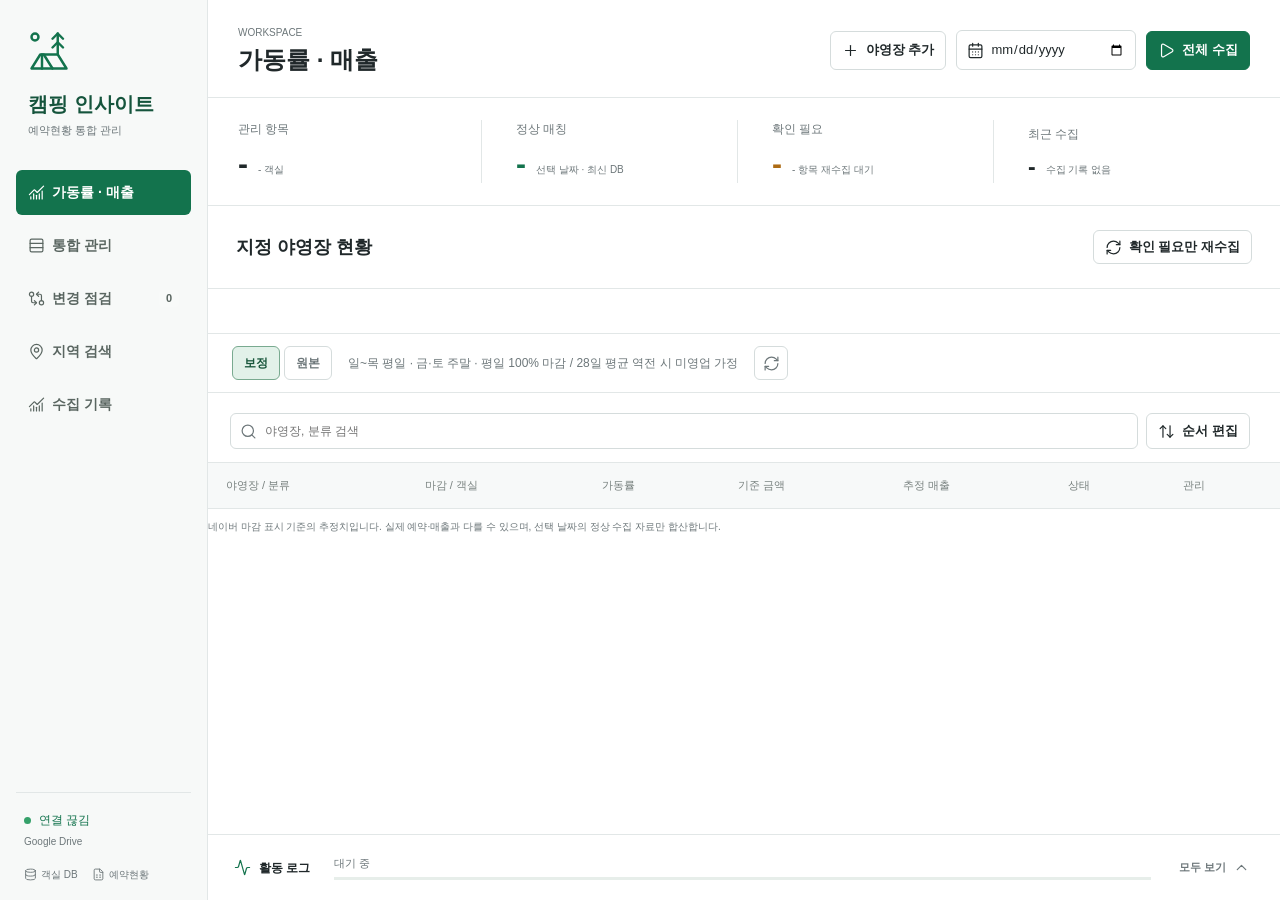
==== cloud/apps_script/Index.html @ 9cb37373 "Add uniform weekday closure assumptions with preserved raw history and revenue comparisons" ====
<!doctype html>
<html lang="ko">
  <head>
    <meta charset="utf-8" />
    <meta name="viewport" content="width=device-width,initial-scale=1" />
    <meta name="booking-token" content="cloud-session" />
    <title>캠핑 인사이트 | 예약현황 통합 관리</title>
    <link rel="icon" href="data:," />
    <style>:root {
  --bg: #f5f7f7;
  --white: #fff;
  --ink: #20282a;
  --muted: #6d777a;
  --line: #e2e7e7;
  --green: #13734d;
  --green-soft: #edf7f1;
  --blue: #2563a6;
  --amber: #ad6b13;
  --amber-soft: #fff8e9;
  --red: #ba3c3c;
  --radius: 6px;
  --shadow: 0 8px 32px #1623261a;
}
.item-toolbar {
  display: flex;
  align-items: center;
  justify-content: space-between;
  gap: 8px;
  margin: 14px 0;
  flex-wrap: wrap;
  font-size: 11px;
}
.item-toolbar button {
  font-size: 12px;
}
.item-table-scroll {
  overflow: auto;
}
.item-table td {
  vertical-align: middle;
}
.item-table small {
  display: block;
  margin-top: 4px;
  overflow-wrap: anywhere;
}
.item-table strong {
  overflow-wrap: anywhere;
}
.item-summary {
  margin-bottom: 12px;
  color: var(--muted);
  display: flex;
  flex-wrap: wrap;
  gap: 4px 12px;
  justify-content: space-between;
}
.item-rule-toolbar {
  position: sticky;
  top: 0;
  z-index: 2;
  padding-bottom: 12px;
  background: var(--white);
}
.item-rule-filters,
.item-bulk-bar,
.item-selection,
.item-bulk-actions {
  display: flex;
  align-items: center;
  flex-wrap: wrap;
  gap: 8px;
}
.item-rule-filters,
.item-bulk-bar {
  justify-content: space-between;
}
.item-filter-options {
  display: flex;
  flex-wrap: wrap;
  gap: 2px;
}
.item-filter-options button {
  border-color: transparent;
  font-size: 12px;
  padding: 6px 9px;
}
.item-filter-options button[aria-pressed="true"] {
  color: var(--green);
  background: var(--green-soft);
  border-color: #b4d7c4;
}
.item-filter-options span {
  color: var(--muted);
}
.item-rule-search {
  display: flex;
  align-items: center;
  gap: 6px;
  width: 185px;
  max-width: 100%;
}
.item-rule-search svg {
  width: 16px;
  flex: 0 0 16px;
  color: var(--muted);
}
.item-rule-search input {
  min-width: 0;
  width: 100%;
}
.item-bulk-bar {
  margin-top: 12px;
  padding-top: 10px;
  border-top: 1px solid var(--line);
}
.item-selection {
  gap: 14px;
  font-size: 12px;
}
.item-selection label {
  display: inline-flex;
  gap: 7px;
  align-items: center;
  cursor: pointer;
}
#itemSelectedCount {
  color: var(--muted);
}
#itemDraftCount {
  color: var(--amber);
  font-weight: 600;
}
.item-bulk-actions button {
  font-size: 12px;
  padding: 6px 8px;
}
.item-bulk-actions svg {
  width: 14px;
  height: 14px;
}
.item-table {
  width: 100%;
  table-layout: fixed;
}
.item-table .item-select-col {
  width: 34px;
  padding-left: 3px;
  padding-right: 3px;
  text-align: center;
}
.item-table .item-mode-col {
  width: 310px;
}
.item-table .item-mode-cell {
  padding-left: 2px;
  padding-right: 2px;
}
.item-current {
  display: flex;
  align-items: flex-start;
  gap: 6px;
  margin-top: 5px;
}
.item-current small {
  margin-top: 0;
}
.item-current .badge {
  flex-shrink: 0;
}
.item-rule-options {
  display: grid;
  grid-template-columns: repeat(3, minmax(0, 1fr));
  gap: 2px;
}
.item-rule-options label {
  display: flex;
  justify-content: center;
  align-items: center;
  gap: 5px;
  padding: 7px 2px;
  cursor: pointer;
  font-size: 12px;
}
.item-rule-options input {
  margin: 0;
  width: 16px;
  height: 16px;
  flex: 0 0 16px;
  accent-color: var(--green);
}
.item-rule-options label:has(input:checked) {
  background: var(--green-soft);
  color: var(--green);
  font-weight: 600;
}
.item-rule-options label:focus-within {
  outline: 2px solid var(--blue);
  outline-offset: -2px;
}
.item-rule-changed .item-name-cell {
  box-shadow: inset 3px 0 var(--amber);
}
.item-rule-selected td {
  background: #f1f6fa;
}
.item-rule-empty {
  color: var(--muted);
  text-align: center;
  padding: 20px 0;
}
@media (max-width: 740px) {
  .item-rule-search {
    width: 100%;
  }
  .item-table thead {
    display: none;
  }
  .item-table tbody {
    display: block;
  }
  .item-table tr {
    display: grid;
    grid-template-columns: 28px minmax(0, 1fr);
    border-bottom: 1px solid var(--line);
    padding: 10px 0;
  }
  .item-table td {
    border: 0;
    padding: 5px 6px;
  }
  .item-table .item-select-col {
    width: auto;
    padding-top: 8px;
  }
  .item-table .item-mode-cell {
    grid-column: 1 / -1;
  }
  .item-rule-options label {
    flex-direction: column;
    gap: 5px;
  }
  .item-current {
    flex-wrap: wrap;
  }
  .item-filter-options {
    gap: 0;
  }
  .item-filter-options button {
    gap: 4px;
    padding: 6px;
  }
  .item-bulk-actions {
    gap: 4px;
    width: 100%;
  }
  .item-bulk-actions button {
    flex: 1;
    padding: 6px 3px;
    gap: 4px;
  }
  .item-rule-toolbar {
    position: static;
  }
}
* {
  box-sizing: border-box;
  letter-spacing: 0;
}
body {
  margin: 0;
  background: var(--white);
  color: var(--ink);
  font:
    13px/1.5 "Malgun Gothic",
    "Segoe UI",
    sans-serif;
}
button,
input,
select,
textarea {
  font: inherit;
  color: inherit;
}
button,
a,
input,
textarea,
select {
  -webkit-tap-highlight-color: transparent;
}
button {
  display: inline-flex;
  align-items: center;
  justify-content: center;
  gap: 7px;
  min-height: 34px;
  padding: 6px 11px;
  border: 1px solid #d5dcdc;
  border-radius: var(--radius);
  background: white;
  cursor: pointer;
  white-space: nowrap;
  font-weight: 600;
}
button:hover {
  background: #f1f5f4;
  border-color: #acbbb5;
}
button:disabled {
  opacity: 0.45;
  cursor: not-allowed;
}
button.primary {
  background: var(--green);
  border-color: var(--green);
  color: white;
}
button.primary:hover {
  background: #0c6240;
}
button.accent {
  color: var(--green);
  border-color: #9ebdae;
}
button.danger {
  color: var(--red);
  border-color: #e7c4c4;
}
a {
  color: var(--green);
  text-decoration: none;
}
a:hover {
  text-decoration: underline;
}
svg.lucide {
  width: 17px;
  height: 17px;
  stroke-width: 1.7;
  flex: none;
}
button:focus-visible,
a:focus-visible,
summary:focus-visible {
  outline: 3px solid #83b5ea;
  outline-offset: 2px;
}
input,
select,
textarea {
  border: 1px solid #d5dcdc;
  border-radius: 5px;
  background: white;
  padding: 8px 10px;
  min-width: 0;
  outline: none;
}
input:focus,
select:focus,
textarea:focus {
  border-color: #22845d;
  box-shadow: 0 0 0 2px #13734d16;
}
input[type="checkbox"] {
  accent-color: var(--green);
  width: 16px;
  height: 16px;
  cursor: pointer;
  padding: 0;
  flex: none;
}
textarea {
  resize: vertical;
  line-height: 1.75;
  width: 100%;
}
h1,
h2,
h3,
p {
  margin: 0;
}
h1 {
  font-size: 24px;
  line-height: 1.25;
  font-weight: 750;
}
h2 {
  font-size: 18px;
}
h3 {
  font-size: 15px;
}
.hidden {
  display: none !important;
}
.muted,
small {
  color: var(--muted);
}
.green {
  color: var(--green);
}
.amber {
  color: var(--amber);
}
.blue {
  color: var(--blue);
}
.sidebar {
  position: fixed;
  left: 0;
  top: 0;
  bottom: 0;
  width: 208px;
  border-right: 1px solid var(--line);
  background: #f7f9f8;
  display: flex;
  flex-direction: column;
  padding: 30px 16px 18px;
  z-index: 10;
}
.brand {
  display: flex;
  flex-direction: column;
  padding: 0 12px 32px;
  gap: 4px;
}
.brand-icon {
  color: var(--green);
  margin-bottom: 8px;
}
.brand-icon svg {
  width: 42px;
  height: 42px;
  stroke-width: 1.4;
}
.brand strong {
  font-size: 20px;
  line-height: 1.4;
  color: #15543c;
}
.brand span {
  font-size: 11px;
  color: var(--muted);
}
nav {
  display: flex;
  flex-direction: column;
  gap: 8px;
}
nav button {
  justify-content: flex-start;
  border: 0;
  background: transparent;
  padding: 12px;
  font-size: 14px;
  min-height: 44px;
  color: #5a6661;
}
nav button.active {
  background: var(--green);
  color: white;
}
nav button svg {
  width: 19px;
  height: 19px;
}
.nav-count {
  margin-left: auto;
  font-size: 11px;
  min-width: 20px;
  text-align: center;
  border-radius: 4px;
  background: #ffffff2b;
}
.sidebar-bottom {
  margin-top: auto;
  padding: 18px 8px 0;
  border-top: 1px solid var(--line);
}
.connection {
  display: flex;
  align-items: center;
  gap: 8px;
  font-size: 12px;
  color: var(--green);
}
.dot {
  width: 7px;
  height: 7px;
  background: #35a16a;
  border-radius: 50%;
}
.sidebar-bottom small {
  font-size: 10px;
  display: block;
  padding: 5px 0 18px;
}
.file-links {
  display: flex;
  gap: 14px;
  flex-wrap: wrap;
}
.file-links a {
  font-size: 10px;
  display: flex;
  gap: 4px;
  align-items: center;
  color: var(--muted);
}
.file-links svg {
  width: 13px;
  height: 13px;
}
.app-shell {
  margin-left: 208px;
  min-height: 100vh;
  padding-bottom: 74px;
}
.topbar {
  display: flex;
  align-items: center;
  justify-content: space-between;
  padding: 25px 30px 22px;
  border-bottom: 1px solid var(--line);
  gap: 16px;
}
.eyebrow {
  font-size: 10px;
  color: var(--muted);
  margin-bottom: 5px;
}
.top-actions {
  display: flex;
  gap: 10px;
  align-items: center;
}
.top-actions button {
  min-height: 39px;
}
.date-field {
  display: flex;
  align-items: center;
  border: 1px solid #d5dcdc;
  border-radius: 6px;
  padding: 0 10px;
  gap: 6px;
}
.date-field input {
  border: none;
  padding: 8px 0;
  width: 135px;
}
.date-field input:focus {
  box-shadow: none;
}
.metrics {
  display: grid;
  grid-template-columns: repeat(4, 1fr);
  padding: 22px 30px;
  border-bottom: 1px solid var(--line);
  gap: 12px;
}
.metrics > div {
  border-right: 1px solid var(--line);
  padding-left: 22px;
  display: grid;
  grid-template-columns: auto 1fr;
  align-items: end;
  column-gap: 10px;
}
.metrics > div:first-child {
  padding-left: 0;
}
.metrics > div:last-child {
  border: 0;
}
.metrics span {
  grid-column: 1/-1;
  font-size: 12px;
  color: var(--muted);
  margin-bottom: 6px;
}
.metrics strong {
  font-size: 30px;
  line-height: 1.3;
  font-weight: 600;
  font-variant-numeric: tabular-nums;
}
.metrics small {
  font-size: 10px;
  padding-bottom: 6px;
}
.metrics .last-date {
  font-size: 23px;
}
.workspace-grid {
  display: grid;
  grid-template-columns: minmax(440px, 1fr) 340px;
  min-height: calc(100vh - 285px);
}
.list-pane {
  min-width: 0;
}
.toolbar {
  display: flex;
  gap: 8px;
  padding: 20px 22px 13px;
}
.search-field {
  display: flex;
  align-items: center;
  border: 1px solid #d5dcdc;
  border-radius: 6px;
  padding: 0 9px;
  flex: 1;
  min-width: 80px;
  color: var(--muted);
}
.search-field input {
  border: none;
  width: 100%;
  padding-left: 8px;
  background: transparent;
  font-size: 12px;
}
.search-field input:focus {
  box-shadow: none;
}
.toolbar select {
  max-width: 124px;
  font-size: 12px;
}
.icon-button {
  width: 34px;
  height: 34px;
  padding: 7px;
  flex: none;
}
.selection-bar {
  padding: 0 22px 14px;
  display: flex;
  align-items: center;
  justify-content: space-between;
  gap: 8px;
  color: var(--muted);
  font-size: 11px;
}
.selection-bar > div {
  display: flex;
  gap: 6px;
}
.selection-bar button {
  font-size: 11px;
  min-height: 31px;
}
.table-scroll {
  overflow: auto;
  padding: 0 22px;
  max-height: calc(100vh - 404px);
  min-height: 240px;
}
table {
  border-collapse: collapse;
  width: 100%;
  text-align: left;
}
th {
  background: #f7f9f9;
  color: #78817f;
  font-size: 11px;
  font-weight: 500;
  white-space: nowrap;
  padding: 11px 12px;
  border-top: 1px solid var(--line);
  border-bottom: 1px solid var(--line);
}
td {
  padding: 14px 12px;
  border-bottom: 1px solid var(--line);
  vertical-align: middle;
  font-size: 12px;
}
.catalog-table th {
  position: sticky;
  top: 0;
  z-index: 1;
}
.catalog-table td {
  height: 74px;
}
.catalog-table th.check-col,
.catalog-table td:first-child {
  width: 35px;
  padding-left: 9px;
  padding-right: 4px;
}
.catalog-table tbody tr {
  cursor: pointer;
}
.catalog-table tbody tr:hover {
  background: #f6faf8;
}
.catalog-table tbody tr.selected-row {
  background: #eef7f2;
}
.row-title {
  font-size: 13px;
  font-weight: 650;
  display: block;
  margin-bottom: 3px;
  overflow-wrap: anywhere;
}
.row-sub {
  font-size: 10px;
  color: var(--muted);
  display: flex;
  gap: 6px;
  flex-wrap: wrap;
}
.row-sub .category {
  border: 1px solid #dfe5e2;
  border-radius: 3px;
  padding: 0 4px;
}
.counts {
  color: var(--blue);
  font-variant-numeric: tabular-nums;
  white-space: nowrap;
  font-size: 14px;
}
.counts span {
  font-size: 11px;
  color: var(--muted);
}
.badge {
  display: inline-block;
  border: 1px solid #dbe2e1;
  border-radius: 4px;
  padding: 3px 6px;
  font-size: 10px;
  white-space: nowrap;
  color: var(--muted);
}
.badge.ok {
  color: var(--green);
  border-color: #b1d1c0;
  background: #f5fbf7;
}
.badge.warn {
  color: var(--amber);
  border-color: #e8cd98;
  background: var(--amber-soft);
}
.badge.error {
  color: var(--red);
  border-color: #e8bbbb;
  background: #fff5f5;
}
.last-check {
  font-size: 10px;
  color: var(--muted);
  white-space: nowrap;
}
.table-footer {
  display: flex;
  justify-content: space-between;
  padding: 13px 23px;
  color: var(--muted);
  font-size: 11px;
}
.inspector {
  border-left: 1px solid var(--line);
  padding: 22px;
  min-width: 0;
  background: #fcfdfc;
}
.inspector-head {
  display: flex;
  align-items: flex-start;
  justify-content: space-between;
  gap: 10px;
}
.inspector h2 {
  font-size: 17px;
  overflow-wrap: anywhere;
}
.inspector .business-id {
  font-size: 10px;
  color: var(--muted);
  margin: 4px 0 20px;
  display: flex;
  gap: 8px;
}
.form-grid {
  display: grid;
  grid-template-columns: 1fr 1fr;
  gap: 12px 10px;
}
.form-grid label,
.discovery-form label {
  display: flex;
  flex-direction: column;
  gap: 5px;
  font-size: 11px;
  color: var(--muted);
}
.form-grid input {
  width: 100%;
  font-size: 12px;
  color: var(--ink);
}
.span-two {
  grid-column: 1/-1;
}
.tabs {
  display: flex;
  border-bottom: 1px solid var(--line);
  gap: 22px;
  margin: 22px 0 16px;
}
.tabs button {
  border: 0;
  border-bottom: 2px solid transparent;
  border-radius: 0;
  background: none;
  padding: 7px 0;
  font-size: 12px;
}
.tabs button.active {
  color: var(--green);
  border-color: var(--green);
}
.room-heading {
  display: flex;
  justify-content: space-between;
  align-items: center;
  margin-bottom: 8px;
  font-size: 12px;
}
.room-editor {
  font-size: 12px;
  min-height: 220px;
  max-height: 380px;
  background: white;
}
.inspector-actions {
  display: flex;
  flex-direction: column;
  gap: 8px;
  margin-top: 16px;
}
.inspector-actions .primary {
  min-height: 39px;
}
.inspector-actions > div {
  display: flex;
  gap: 8px;
}
.inspector-actions > div > * {
  flex: 1;
}
.empty-state {
  padding: 70px 20px;
  text-align: center;
  color: var(--muted);
  display: flex;
  align-items: center;
  flex-direction: column;
  gap: 10px;
}
.empty-state svg {
  width: 30px;
  height: 30px;
  color: #a3b8ae;
}
.empty-state strong {
  font-size: 14px;
  color: #5d6f67;
  font-weight: 500;
}
.section-toolbar {
  display: flex;
  align-items: center;
  justify-content: space-between;
  gap: 20px;
  padding: 24px 28px;
  border-bottom: 1px solid var(--line);
}
.section-toolbar p {
  font-size: 11px;
  color: var(--muted);
  margin-top: 4px;
}
.button-group {
  display: flex;
  gap: 8px;
}
.change-list {
  padding: 0 28px;
}
.change-item {
  padding: 20px 0;
  border-bottom: 1px solid var(--line);
}
.change-heading {
  display: flex;
  align-items: center;
  gap: 9px;
  margin-bottom: 12px;
}
.change-heading strong {
  font-size: 14px;
}
.change-heading span {
  margin-left: auto;
}
.change-grid {
  display: grid;
  grid-template-columns: 1fr 1fr;
  gap: 18px;
}
.change-grid label {
  font-size: 11px;
  color: var(--muted);
  display: flex;
  flex-direction: column;
  gap: 6px;
}
.change-grid textarea {
  height: 170px;
  font-size: 12px;
  color: var(--ink);
}
.diff-notes {
  display: flex;
  gap: 10px;
  flex-wrap: wrap;
  margin-top: 10px;
  font-size: 11px;
}
.diff-notes span {
  padding: 3px 6px;
  background: #f1f5f4;
  border-radius: 3px;
  overflow-wrap: anywhere;
}
.diff-notes .removed {
  color: var(--red);
  background: #fdf2f2;
}
.diff-notes .added {
  color: var(--green);
  background: var(--green-soft);
}
.discovery-form {
  padding: 24px 28px;
  display: grid;
  grid-template-columns: 2fr 1fr 100px auto;
  align-items: end;
  gap: 12px;
}
.discovery-form button {
  height: 37px;
}
.link-import {
  margin: 0 28px 20px;
  border-bottom: 1px solid var(--line);
  padding-bottom: 18px;
}
.link-import summary {
  cursor: pointer;
  color: var(--green);
  font-size: 12px;
}
.link-import > div {
  display: flex;
  align-items: flex-start;
  gap: 12px;
  margin-top: 12px;
}
.link-import textarea {
  flex: 1;
  font-size: 12px;
}
.compact {
  padding-top: 15px;
  padding-bottom: 15px;
}
.discovery-table {
  padding: 0 28px;
  overflow: auto;
}
.discovery-table input:not([type="checkbox"]) {
  max-width: 210px;
  width: 100%;
}
.text-link {
  display: flex;
  gap: 5px;
  align-items: center;
  font-size: 12px;
}
.activity {
  position: fixed;
  bottom: 0;
  left: 208px;
  right: 0;
  min-height: 66px;
  display: flex;
  align-items: center;
  border-top: 1px solid var(--line);
  padding: 12px 26px;
  background: #fffffff5;
  z-index: 8;
  gap: 24px;
}
.activity-label {
  display: flex;
  align-items: center;
  gap: 8px;
  white-space: nowrap;
  font-size: 12px;
}
.activity-label svg {
  color: var(--green);
}
.activity-message {
  flex: 1;
  min-width: 0;
  font-size: 11px;
  color: var(--muted);
}
.activity-message span {
  display: block;
  overflow: hidden;
  text-overflow: ellipsis;
  white-space: nowrap;
}
progress {
  display: block;
  width: 100%;
  height: 3px;
  border: 0;
  appearance: none;
  margin-top: 6px;
  background: #e7eeea;
}
progress::-webkit-progress-bar {
  background: #e7eeea;
}
progress::-webkit-progress-value {
  background: var(--green);
}
.text-button {
  border: 0;
  background: none;
  font-size: 11px;
  color: var(--muted);
  padding: 4px;
}
.toast {
  position: fixed;
  bottom: 84px;
  left: 50%;
  transform: translateX(-50%);
  background: #233d31;
  color: white;
  padding: 12px 20px;
  max-width: min(650px, 90vw);
  border-radius: 6px;
  box-shadow: var(--shadow);
  z-index: 60;
  font-size: 13px;
}
.toast.error {
  background: #842f2f;
}
dialog {
  border: 1px solid var(--line);
  border-radius: 8px;
  padding: 0;
  width: min(880px, 92vw);
  max-height: 85vh;
  box-shadow: var(--shadow);
  color: var(--ink);
}
dialog::backdrop {
  background: #18292166;
}
.dialog-head {
  display: flex;
  justify-content: space-between;
  align-items: center;
  padding: 18px 24px;
  border-bottom: 1px solid var(--line);
}
#dialogBody {
  padding: 20px 24px;
  max-height: 62vh;
  overflow: auto;
}
#dialogBody > p {
  margin-bottom: 16px;
  color: var(--muted);
}
.dialog-actions {
  padding: 14px 24px;
  display: flex;
  gap: 8px;
  justify-content: flex-end;
  border-top: 1px solid var(--line);
}
.bulk-row {
  border-bottom: 1px solid var(--line);
  padding: 14px 0;
}
.bulk-row:first-child {
  padding-top: 0;
}
.bulk-row textarea {
  margin-top: 10px;
  min-height: 90px;
  font-size: 12px;
}
.bulk-row .form-grid {
  grid-template-columns: 1fr 1fr 110px;
}
.log-line {
  padding: 8px 0;
  border-bottom: 1px solid var(--line);
  font-size: 12px;
  overflow-wrap: anywhere;
}
.log-line time {
  color: var(--muted);
  font-size: 10px;
  margin-right: 10px;
}
.job-row {
  display: grid;
  grid-template-columns: 160px 1fr 100px 110px;
  gap: 20px;
  padding: 20px 28px;
  border-bottom: 1px solid var(--line);
  cursor: pointer;
  align-items: center;
}
.job-row:hover {
  background: var(--bg);
}
.job-row small {
  display: block;
  font-size: 10px;
}
.history-table td {
  padding: 9px 4px;
  font-size: 11px;
}
.history-table th {
  padding: 8px 4px;
  font-size: 10px;
}
.chart {
  display: block;
  width: 100%;
  height: 120px;
  margin-bottom: 12px;
}
.warning-note {
  padding: 10px 12px;
  background: var(--amber-soft);
  color: var(--amber);
  border-left: 2px solid #d8ad5d;
  font-size: 11px;
  margin: 10px 0;
  overflow-wrap: anywhere;
}
.inspector .text-link {
  margin-bottom: 10px;
}
.room-diff {
  max-height: 300px;
  overflow: auto;
}
.room-diff p {
  margin-bottom: 10px;
  font-size: 12px;
}
.price-note {
  font-size: 10px;
  color: var(--amber);
  margin-top: 5px;
}
.history-disclaimer {
  font-size: 10px;
  color: var(--muted);
  margin-top: 10px;
}
.row-title {
  font-size: 14px;
}
.row-sub {
  font-size: 11px;
}
.catalog-table th {
  font-size: 12px;
}
.table-scroll {
  max-height: calc(100vh - 448px);
}
.inspector {
  height: calc(100vh - 280px);
  overflow: auto;
}
.inspector-actions {
  position: sticky;
  bottom: -22px;
  background: #fcfdfc;
  padding: 12px 0;
  z-index: 2;
}
.job-alert {
  padding: 12px 26px;
  color: var(--red);
  background: #fff3f1;
  border-bottom: 1px solid #edceca;
  font-size: 12px;
}
.job-alert:not(.hidden) ~ .view .table-scroll {
  max-height: calc(100vh - 496px);
}
@media (min-width: 1500px) {
  .workspace-grid {
    grid-template-columns: minmax(500px, 1fr) 385px;
  }
  .inspector {
    padding: 26px;
  }
  .table-scroll {
    max-height: calc(100vh - 466px);
  }
  .catalog-table td {
    height: 78px;
  }
  .metrics {
    padding-top: 27px;
    padding-bottom: 27px;
  }
}
@media (max-width: 1200px) {
  .sidebar {
    width: 172px;
    padding-left: 10px;
    padding-right: 10px;
  }
  .brand {
    padding-left: 8px;
  }
  .brand strong {
    font-size: 18px;
  }
  .app-shell {
    margin-left: 172px;
  }
  .activity {
    left: 172px;
  }
  .workspace-grid {
    grid-template-columns: minmax(370px, 1fr) 300px;
  }
  .toolbar,
  .selection-bar {
    padding-left: 14px;
    padding-right: 14px;
  }
  .table-scroll {
    padding: 0 14px;
  }
  td,
  th {
    padding-left: 7px;
    padding-right: 7px;
  }
  .metrics small {
    grid-column: 1/-1;
    padding-top: 3px;
  }
  .inspector {
    padding: 18px;
  }
  .metrics strong {
    font-size: 27px;
  }
  .metrics {
    padding: 20px 24px;
  }
  .section-toolbar {
    flex-wrap: wrap;
  }
}
@media (max-width: 980px) {
  .sidebar {
    width: 72px;
    padding: 24px 8px;
  }
  .brand {
    padding: 0 8px 24px;
  }
  .brand strong,
  .brand span,
  .sidebar-bottom,
  nav button .nav-count {
    display: none;
  }
  .brand-icon svg {
    width: 35px;
    height: 35px;
  }
  nav button {
    font-size: 0;
    justify-content: center;
    padding: 12px 8px;
  }
  nav button svg {
    width: 22px;
    height: 22px;
  }
  .app-shell {
    margin-left: 72px;
  }
  .activity {
    left: 72px;
  }
  .workspace-grid {
    grid-template-columns: minmax(350px, 1fr) 290px;
  }
  .topbar {
    padding: 20px;
  }
  .metrics {
    padding: 18px 20px;
  }
  .metrics > div {
    padding-left: 10px;
  }
  .selection-bar button {
    padding: 5px 7px;
  }
  .table-scroll {
    max-height: 530px;
  }
  .discovery-form {
    grid-template-columns: 2fr 1fr 80px;
  }
  .discovery-form button {
    grid-column: 1/-1;
  }
  .job-row {
    grid-template-columns: 130px 1fr 70px;
    gap: 12px;
  }
  .job-row > span:last-child {
    display: none;
  }
}
@media (max-width: 740px) {
  .sidebar {
    position: sticky;
    top: 0;
    width: 100%;
    height: 57px;
    padding: 7px 12px;
    flex-direction: row;
    border-right: 0;
    border-bottom: 1px solid var(--line);
  }
  .brand {
    padding: 0 15px 0 0;
    justify-content: center;
  }
  .brand-icon {
    margin: 0;
  }
  .brand-icon svg {
    width: 29px;
    height: 29px;
  }
  nav {
    flex: 1;
    flex-direction: row;
    justify-content: space-between;
    gap: 4px;
  }
  nav button {
    height: 40px;
    min-height: 40px;
    padding: 8px 13px;
  }
  .app-shell {
    margin: 0;
  }
  .topbar {
    padding: 18px 16px;
    align-items: flex-start;
    gap: 12px;
    flex-wrap: wrap;
  }
  h1 {
    font-size: 22px;
  }
  .eyebrow {
    display: none;
  }
  .top-actions {
    gap: 6px;
  }
  .top-actions button {
    padding: 6px 9px;
    font-size: 11px;
    min-height: 35px;
  }
  .date-field {
    padding: 0 7px;
  }
  .date-field svg {
    display: none;
  }
  .date-field input {
    width: 116px;
    font-size: 11px;
  }
  .metrics {
    padding: 17px 16px;
    gap: 8px;
    grid-template-columns: repeat(4, minmax(0, 1fr));
  }
  .metrics > div {
    padding-left: 6px;
    display: block;
    min-width: 0;
  }
  .metrics span {
    font-size: 10px;
    display: block;
    overflow-wrap: anywhere;
  }
  .metrics strong {
    font-size: 23px;
    display: block;
  }
  .metrics small {
    display: none;
  }
  .metrics .last-date {
    font-size: 18px;
    line-height: 30px;
  }
  .workspace-grid {
    display: block;
    min-height: 0;
  }
  .toolbar {
    padding-top: 16px;
  }
  .selection-bar {
    flex-wrap: wrap;
  }
  .table-scroll {
    max-height: 380px;
    min-height: 180px;
  }
  .catalog-table td {
    height: 65px;
    padding-top: 10px;
    padding-bottom: 10px;
  }
  .catalog-table th:last-child,
  .catalog-table td:last-child {
    display: none;
  }
  .row-title {
    font-size: 12px;
  }
  .row-sub {
    font-size: 9px;
  }
  .counts {
    font-size: 12px;
  }
  .badge {
    font-size: 9px;
    padding: 2px 4px;
  }
  .inspector {
    border-left: 0;
    border-top: 1px solid var(--line);
    padding: 22px 18px;
  }
  .inspector h2 {
    font-size: 19px;
  }
  .inspector .form-grid {
    gap: 12px;
  }
  .room-editor {
    min-height: 200px;
  }
  .activity {
    left: 0;
    padding: 10px 14px;
    gap: 10px;
    min-height: 62px;
  }
  .activity-label strong {
    display: none;
  }
  .activity-label svg {
    width: 18px;
    height: 18px;
  }
  .activity button {
    font-size: 10px;
  }
  .section-toolbar {
    padding: 20px 16px;
    gap: 12px;
  }
  .section-toolbar h2 {
    font-size: 17px;
  }
  .button-group {
    flex-wrap: wrap;
  }
  .button-group button {
    font-size: 11px;
  }
  .change-list {
    padding: 0 16px;
  }
  .change-grid {
    grid-template-columns: 1fr;
    gap: 12px;
  }
  .change-grid textarea {
    height: 140px;
  }
  .change-heading {
    flex-wrap: wrap;
  }
  .change-heading span {
    margin-left: 0;
  }
  .discovery-form {
    padding: 20px 16px;
    grid-template-columns: 1fr 1fr;
    gap: 12px;
  }
  .discovery-form label:first-child {
    grid-column: 1/-1;
  }
  .link-import {
    margin-left: 16px;
    margin-right: 16px;
  }
  .link-import > div {
    flex-direction: column;
  }
  .discovery-table {
    padding: 0 16px;
  }
  .job-row {
    padding: 16px;
    grid-template-columns: 105px 1fr;
    gap: 8px;
  }
  .job-row > span {
    display: none;
  }
  .bulk-row .form-grid {
    grid-template-columns: 1fr 1fr;
  }
  .bulk-row .form-grid label:last-child {
    grid-column: 1/-1;
  }
  .dialog-head,
  #dialogBody,
  .dialog-actions {
    padding: 16px;
  }
  .toast {
    bottom: 78px;
    width: max-content;
  }
  .table-footer {
    padding-left: 16px;
    padding-right: 16px;
  }
}
@media (max-width: 740px) {
  .inspector {
    height: auto;
    overflow: visible;
  }
  .inspector-actions {
    position: static;
  }
  .row-title {
    font-size: 13px;
  }
  .row-sub {
    font-size: 10px;
  }
}

.review-toolbar, .review-selection { display:flex; align-items:center; gap:12px; flex-wrap:wrap; padding:12px 24px; border-bottom:1px solid var(--border, #dde3df); }
.review-toolbar .search-field { flex:1; min-width:180px; }
.review-filters { display:flex; gap:4px; flex-wrap:wrap; }
.review-filters [aria-pressed="true"] { background:#e2f1e9; color:#18563b; border-color:#79aa90; }
.review-selection { background:#f5f7f6; font-size:13px; }
.review-selection label { display:flex; align-items:center; gap:8px; }
.review-selection button { font-size:12px; }
.removal-list { max-height:240px; overflow-y:auto; padding-left:24px; }
.removal-list li { margin:10px 0; overflow-wrap:anywhere; }
.removal-list small { display:block; color:var(--muted); margin-top:4px; }
.order-toolbar { display:flex; justify-content:space-between; align-items:center; gap:12px; margin-bottom:12px; font-size:12px; color:var(--muted); }
.order-list { list-style:none; padding:0; margin:0; }
.order-list li { display:flex; align-items:center; gap:10px; padding:12px 0; border-bottom:1px solid var(--line); }
.order-list .drop-target { background:#e2f1e9; box-shadow:inset 0 3px var(--green); }
.order-number { flex:0 0 26px; text-align:center; color:var(--muted); font-size:12px; font-variant-numeric:tabular-nums; }
.order-name { flex:1; min-width:0; overflow-wrap:anywhere; }
.order-name strong { display:block; font-size:13px; }
.order-name small { display:block; font-size:11px; color:var(--muted); margin-top:4px; }
.order-actions { display:flex; gap:4px; }
.order-grip { cursor:grab; }
.order-actions .icon-button, .order-grip { flex:none; width:36px; height:36px; }
@media(max-width:700px) {
  .order-list li { flex-wrap:wrap; gap:8px; }
  .order-list .order-name { flex-basis:calc(100% - 42px); }
  .order-actions { margin-left:auto; }
  .order-actions .icon-button { width:42px; height:42px; }
  .order-grip { display:none; }
  #summaryView > .toolbar { flex-wrap:wrap; }
  #summaryCoverage { flex-basis:100%; }
}
.business-metrics { display:grid; grid-template-columns:repeat(3,minmax(0,1fr)); padding:22px 24px; gap:24px; border-bottom:1px solid var(--line); }
.business-metrics > div { display:flex; flex-direction:column; gap:8px; min-width:0; }
.business-metrics span,.business-metrics small { color:var(--muted); font-size:12px; }
.business-metrics strong { font-size:24px; overflow-wrap:anywhere; }
.business-metrics > div:nth-child(1) strong { color:var(--green); }
.business-metrics > div:nth-child(2) strong { color:var(--blue); }
.operating-policy { display:flex; gap:16px; align-items:center; flex-wrap:wrap; padding:12px 24px; border-bottom:1px solid var(--line); font-size:12px; color:var(--muted); }
.operating-reason { display:block; max-width:220px; white-space:normal; font-size:11px; color:var(--muted); margin-top:5px; }
.business-scroll { overflow-x:auto; }
.business-table { width:100%; min-width:780px; }
.business-table small { display:block; margin-top:4px; color:var(--muted); }
.business-table td,.business-table th { padding:14px 18px; white-space:nowrap; }
.business-table td:first-child { white-space:normal; min-width:160px; max-width:260px; overflow-wrap:anywhere; }
.business-table td:last-child { white-space:nowrap; }
.business-table .icon-button { width:32px; height:32px; margin-right:4px; }
.business-table .camp-name { display:block; border:0; background:none; text-align:left; padding:0; white-space:normal; color:var(--ink); height:auto; }
.business-table .camp-name:hover strong { color:var(--green); text-decoration:underline; }
.trend-toolbar { display:flex; flex-wrap:wrap; gap:12px; align-items:center; justify-content:space-between; }
.trend-charts { display:grid; grid-template-columns:repeat(2,minmax(0,1fr)); gap:20px; padding:22px 0; }
.trend-charts section { min-width:0; }
.trend-charts h3 { font-size:14px; margin:0 0 10px; }
.trend-charts canvas { display:block; width:100%; height:190px; touch-action:pan-y; }
.trend-charts output { display:block; font-size:12px; color:var(--muted); min-height:20px; margin-top:8px; }
.trend-table-scroll { overflow-x:auto; max-height:260px; }
.trend-table-scroll table { width:100%; min-width:480px; }
.add-camp-form { display:grid; gap:16px; }
.add-camp-form label { display:flex; flex-direction:column; gap:6px; font-size:13px; }
.add-camp-form textarea { resize:vertical; min-height:160px; }
.add-camp-form > button { justify-self:start; }
.add-camp-form p { margin:0; font-size:12px; color:var(--muted); }
@media(max-width:700px) {
  .trend-charts { grid-template-columns:minmax(0,1fr); }
  .business-metrics { grid-template-columns:1fr; padding:18px; gap:16px; }
  .business-metrics > div { border-bottom:1px solid var(--line); padding-bottom:12px; }
  .top-actions { flex-wrap:wrap; }
  .sidebar .brand { display:none; }
  .sidebar nav { display:grid; grid-template-columns:repeat(5,minmax(0,1fr)); min-width:0; width:100%; gap:3px; }
  .sidebar nav button { font-size:10px; padding:3px 1px; flex-direction:column; gap:3px; min-width:0; }
  .sidebar nav button svg { width:15px; height:15px; }
}
.review-row { border-bottom:1px solid #dde3df; padding:16px 0; }
.review-heading { display:flex; align-items:center; gap:12px; flex-wrap:wrap; }
.review-heading > div { flex:1; min-width:160px; overflow-wrap:anywhere; }
.review-heading small { display:block; color:#68736c; margin-top:5px; }
.review-heading .badge { white-space:normal; max-width:100%; }
.review-row summary { display:flex; gap:12px; flex-wrap:wrap; cursor:pointer; padding:12px 0 0 28px; color:#266347; font-size:13px; }
.review-row summary span { color:#737b76; }
.review-detail { padding:12px 0 0 28px; }
.review-detail .item-toolbar { flex-wrap:wrap; }
.review-detail .item-toolbar > span { flex:1; min-width:180px; overflow-wrap:anywhere; }
.review-detail textarea { min-height:160px; resize:vertical; }
.review-edit-actions { display:flex; justify-content:flex-end; align-items:center; gap:12px; color:#9a630c; font-size:12px; }
.review-row-actions { display:flex; flex-wrap:wrap; align-items:center; gap:14px; margin:12px 0 12px 28px; }
.review-comparison > section { min-width:0; }
.review-comparison h3 { font-size:12px; font-weight:600; margin:0 0 8px; color:var(--muted); }
.review-room-list { list-style:none; margin:0; padding:0; max-height:260px; overflow:auto; border:1px solid var(--line); border-radius:4px; }
.review-room-list li { padding:9px 12px; border-bottom:1px solid var(--line); font-size:12px; overflow-wrap:anywhere; }
.review-room-list li:last-child { border-bottom:0; }
.review-room-list strong { display:block; font-weight:500; }
.review-room-list span { display:block; color:var(--muted); margin-top:4px; font-size:11px; }
.review-no-data { padding:20px 12px; border-left:3px solid #bd801f; background:#fff8e9; font-size:12px; }
.review-no-data strong { display:block; margin-top:10px; font-weight:500; }
.review-manual { border-top:1px solid var(--line); margin-top:18px; padding-top:12px; }
.review-manual > label { display:flex; flex-direction:column; gap:6px; font-size:12px; color:var(--muted); margin-top:12px; }
.review-row .change-grid { margin-top:12px; }
@media (max-width:740px) {
  .review-toolbar, .review-selection { padding:12px 16px; gap:10px; }
  .review-toolbar .search-field { flex-basis:100%; }
  .review-selection button { flex:1 1 120px; justify-content:center; }
  .review-heading .badge { margin-left:28px; }
  .review-detail { padding-left:0; }
  .review-row-actions { margin-left:0; }
  .review-row .change-grid { grid-template-columns:minmax(0,1fr); }
}
.manual-authority {
  display: flex;
  flex-wrap: wrap;
  align-items: center;
  gap: 8px;
  margin: 12px 0;
  font-size: 12px;
}
.approval-summary { display: flex; flex-wrap: wrap; justify-content: space-between; gap: 12px; margin-bottom: 16px; }
.approval-preview { border-top: 1px solid var(--border, #d9e1e0); padding: 16px 0; }
.approval-preview h3 { font-size: 14px; margin: 0 0 12px; }
.approval-preview h3 span { margin-left: 12px; font-weight: 400; }
.approval-preview textarea { width: 100%; min-height: 150px; resize: vertical; }
.approval-assignment { display: flex; flex-wrap: wrap; align-items: center; gap: 12px; padding: 12px 0; border-top: 1px solid #e0e6e5; }
.approval-assignment strong { font-size: 12px; overflow-wrap: anywhere; }
.approval-assignment .item-rule-options { flex-wrap: wrap; }

#cloudPending{position:fixed;bottom:20px;left:50%;transform:translateX(-50%);z-index:1000;max-width:calc(100% - 32px);padding:12px 18px;background:#163e2e;color:white;border-radius:6px;box-shadow:0 3px 18px #0002;font-size:14px;letter-spacing:0}#cloudPending[hidden]{display:none}</style>
    
    
  </head>
  <body>
    <aside class="sidebar">
      <div class="brand">
        <div class="brand-icon"><i data-lucide="tent-tree"></i></div>
        <strong>캠핑 인사이트</strong><span>예약현황 통합 관리</span>
      </div>
      <nav aria-label="주 메뉴">
        <button data-view="summary" class="active">
          <i data-lucide="chart-no-axes-combined"></i>가동률 · 매출
        </button>
        <button data-view="catalog">
          <i data-lucide="rows-3"></i>통합 관리
        </button>
        <button data-view="changes">
          <i data-lucide="git-compare-arrows"></i>변경 점검<span
            id="changeCount"
            class="nav-count"
            >0</span
          >
        </button>
        <button data-view="discovery">
          <i data-lucide="map-pin"></i>지역 검색
        </button>
        <button data-view="history">
          <i data-lucide="chart-no-axes-combined"></i>수집 기록
        </button>
      </nav>
      <div class="sidebar-bottom">
        <div class="connection">
          <span class="dot"></span><span id="connection">클라우드 연결 중</span>
        </div>
        <small id="version">Google Drive</small>
        <div class="file-links">
          <a
            href="/download/db"
            download="객실_DB.xlsx"
            title="객실 DB 다운로드"
            ><i data-lucide="database"></i>객실 DB</a
          ><a
            href="/download/result"
            download="예약현황_Result.xlsx"
            title="예약현황 다운로드"
            ><i data-lucide="file-spreadsheet"></i>예약현황</a
          >
        </div>
      </div>
    </aside>
    <div class="app-shell">
      <header class="topbar">
        <div>
          <div class="eyebrow">WORKSPACE</div>
          <h1 id="pageTitle">가동률 · 매출</h1>
        </div>
        <div class="top-actions">
          <button id="addCamp"><i data-lucide="plus"></i>야영장 추가</button>
          <label class="date-field"
            ><i data-lucide="calendar-days"></i
            ><input id="checkin" type="date" aria-label="체크인 날짜" /></label
          ><button id="stop" class="danger hidden">
            <i data-lucide="square"></i>중지</button
          ><button id="collectAll" class="primary">
            <i data-lucide="play"></i>전체 수집
          </button>
        </div>
      </header>
      <div class="metrics">
        <div>
          <span>관리 항목</span><strong id="metricTotal">-</strong
          ><small id="metricRooms">- 객실</small>
        </div>
        <div>
          <span>정상 매칭</span
          ><strong class="green" id="metricNormal">-</strong
          ><small>선택 날짜 · 최신 DB</small>
        </div>
        <div>
          <span>확인 필요</span><strong class="amber" id="metricIssue">-</strong
          ><small id="metricChanged">- 항목 재수집 대기</small>
        </div>
        <div>
          <span>최근 수집</span
          ><strong class="last-date" id="metricLast">-</strong
          ><small id="metricDate">수집 기록 없음</small>
        </div>
      </div>
      <main>
        <div id="jobAlert" class="job-alert hidden" role="alert"></div>
        <section id="summaryView" class="view">
          <div class="section-toolbar"><h2>지정 야영장 현황</h2><button id="collectIssues"><i data-lucide="refresh-cw"></i>확인 필요만 재수집</button></div>
          <div id="businessMetrics" class="business-metrics"></div>
          <div class="operating-policy"><div class="review-filters" role="group" aria-label="계산 기준"><button data-business-mode="adjusted" aria-pressed="true">보정</button><button data-business-mode="raw" aria-pressed="false">원본</button></div><span>일~목 평일 · 금·토 주말 · 평일 100% 마감 / 28일 평균 역전 시 미영업 가정</span><button id="refreshBusiness" class="icon-button" title="저장 자료 재계산" aria-label="저장 자료 재계산"><i data-lucide="refresh-cw"></i></button></div>
          <div class="toolbar"><label class="search-field"><i data-lucide="search"></i><input id="summarySearch" type="search" placeholder="야영장, 분류 검색" aria-label="현황 검색"></label><button id="editOrder"><i data-lucide="arrow-up-down"></i>순서 편집</button><span id="summaryCoverage" class="muted"></span></div>
          <div class="business-scroll"><table class="business-table"><thead><tr><th>야영장 / 분류</th><th>마감 / 객실</th><th>가동률</th><th>기준 금액</th><th>추정 매출</th><th>상태</th><th>관리</th></tr></thead><tbody id="businessRows"></tbody></table></div>
          <p class="history-disclaimer">네이버 마감 표시 기준의 추정치입니다. 실제 예약·매출과 다를 수 있으며, 선택 날짜의 정상 수집 자료만 합산합니다.</p>
        </section>
        <section id="catalogView" class="view hidden">
          <div class="workspace-grid">
            <div class="list-pane">
              <div class="toolbar">
                <label class="search-field"
                  ><i data-lucide="search"></i
                  ><input
                    id="search"
                    placeholder="캠핑장, 분류, 객실 검색"
                    aria-label="항목 검색" /></label
                ><select id="statusFilter" aria-label="상태 필터">
                  <option value="active">전체 상태</option>
                  <option value="issue">확인 필요</option>
                  <option value="changed">수정한 항목</option>
                  <option value="normal">정상 매칭</option>
                  <option value="archived">휴지통</option></select
                ><button id="catalogOrder" class="icon-button" title="목록 순서 편집" aria-label="목록 순서 편집"><i data-lucide="arrow-up-down"></i></button><button id="reload" class="icon-button" title="새로고침">
                  <i data-lucide="refresh-cw"></i>
                </button>
              </div>
              <div class="selection-bar">
                <span id="selectedCount">0개 선택</span>
                <div>
                  <button id="scanSelected">
                    <i data-lucide="scan-line"></i>객실명 점검</button
                  ><button id="collectSelected" class="accent">
                    <i data-lucide="play"></i>선택 수집</button
                  ><button
                    id="bulkEdit"
                    class="icon-button"
                    title="선택 항목 일괄 편집"
                  >
                    <i data-lucide="pencil"></i></button
                  ><button
                    id="archive"
                    class="icon-button"
                    title="선택 항목 삭제"
                    aria-label="선택 항목 삭제"
                  >
                    <i data-lucide="trash-2"></i>
                  </button>
                </div>
              </div>
              <div class="table-scroll">
                <table class="catalog-table">
                  <thead>
                    <tr>
                      <th class="check-col">
                        <input
                          type="checkbox"
                          id="selectAll"
                          aria-label="표시 항목 전체 선택"
                        />
                      </th>
                      <th>캠핑장 / 분류</th>
                      <th>마감 / 전체</th>
                      <th>매칭 상태</th>
                      <th>최근 확인</th>
                    </tr>
                  </thead>
                  <tbody id="catalogRows"></tbody>
                </table>
              </div>
              <div class="table-footer">
                <span id="tableCount">불러오는 중</span
                ><span>마감 표시 기준</span>
              </div>
            </div>
            <aside id="inspector" class="inspector"></aside>
          </div>
        </section>
        <section id="changesView" class="view hidden">
          <div class="section-toolbar">
            <div>
              <h2>확인 필요 통합 편집</h2>
              <p id="proposalSummary">변경 후보 없음</p>
            </div>
            <div class="button-group">
              <button id="scanAll">
                <i data-lucide="scan-line"></i>확인 대상 재점검</button
              ><button id="applyChanges" class="primary">
                <i data-lucide="save"></i><span id="applyLabel">확인한 변경 저장</span></button
              ><button id="applyAndCollect">
                <i data-lucide="play"></i>변경 저장 후 재수집
              </button>
            </div>
          </div>
          <div class="review-toolbar">
            <label class="search-field"><i data-lucide="search"></i><input id="reviewSearch" type="search" placeholder="캠핑장, 객실명 검색" aria-label="확인 대상 검색"></label>
            <div class="review-filters" role="group" aria-label="확인 대상 필터">
              <button data-review-filter="all" aria-pressed="true">전체</button>
              <button data-review-filter="ready" aria-pressed="false">반영 가능</button>
              <button data-review-filter="manual" aria-pressed="false">직접 확인</button>
            </div>
          </div>
          <div class="review-selection">
            <label><input id="reviewManual" type="checkbox">직접 입력 우선</label>
            <label><input id="reviewSelectAll" type="checkbox">표시 항목 전체 선택</label>
            <span id="reviewSelectedCount" aria-live="polite">0개 선택</span>
            <button id="selectReady"><i data-lucide="list-checks"></i>반영 가능 항목 선택</button>
            <button id="reviewScan"><i data-lucide="scan-line"></i>선택 재점검</button>
            <button id="reviewCollect"><i data-lucide="play"></i>선택 재수집</button>
            <button id="reviewDelete" class="danger"><i data-lucide="trash-2"></i>선택 삭제</button>
          </div>
          <div id="changeList" class="change-list"></div>
        </section>
        <section id="discoveryView" class="view hidden">
          <div class="section-toolbar">
            <h2>지역별 업체 검색</h2>
            <a
              id="naverSearch"
              target="_blank"
              rel="noopener"
              class="text-link"
              href="https://map.naver.com/"
              >네이버 지도<i data-lucide="external-link"></i
            ></a>
          </div>
          <form id="discoverForm" class="discovery-form">
            <label
              >지역<input
                id="region"
                placeholder="예: 경기 가평"
                required /></label
            ><label
              >업체 구분<select id="keyword">
                <option>캠핑장</option>
                <option>글램핑</option>
                <option>카라반</option>
              </select></label
            ><label
              >최대 후보 수<input
                id="limit"
                type="number"
                min="1"
                max="20"
                value="10" /></label
            ><button class="primary">
              <i data-lucide="search"></i>업체 검색
            </button>
          </form>
          <details class="link-import">
            <summary>링크로 추가</summary>
            <div>
              <textarea
                id="importLinks"
                rows="3"
                placeholder="네이버 플레이스 링크 또는 업체번호"
                aria-label="업체 링크 목록"
              ></textarea
              ><button id="verifyLinks">
                <i data-lucide="list-checks"></i>링크 일괄 확인
              </button>
            </div>
          </details>
          <div class="section-toolbar compact">
            <span id="discoveryCount">검색 결과 없음</span
            ><button id="addDiscoveries">
              <i data-lucide="database-backup"></i>선택 업체 DB 추가
            </button>
          </div>
          <div id="discoveryList"></div>
        </section>
        <section id="historyView" class="view hidden">
          <div class="section-toolbar">
            <h2>작업 이력</h2>
            <span id="jobCount"></span>
          </div>
          <div id="jobList"></div>
        </section>
      </main>
      <footer class="activity">
        <div class="activity-label">
          <i data-lucide="activity"></i><strong id="jobLabel">활동 로그</strong>
        </div>
        <div class="activity-message">
          <span id="jobMessage">대기 중</span
          ><progress id="progress" max="1" value="0"></progress>
        </div>
        <button id="showLog" class="text-button">
          모두 보기<i data-lucide="chevron-up"></i>
        </button>
      </footer>
    </div>
    <div id="toast" role="status" class="toast hidden"></div>
    <dialog id="dialog">
      <div class="dialog-head">
        <h2 id="dialogTitle"></h2>
        <button id="closeDialog" class="icon-button" title="닫기">
          <i data-lucide="x"></i>
        </button>
      </div>
      <div id="dialogBody"></div>
      <div id="dialogActions" class="dialog-actions"></div>
    </dialog>
  <div id="cloudPending" role="status" aria-live="polite" hidden></div><script>/**
 * @license lucide v1.8.0 - ISC
 *
 * This source code is licensed under the ISC license.
 * See the LICENSE file in the root directory of this source tree.
 */

(function(a,n){typeof exports=="object"&&typeof module<"u"?n(exports):typeof define=="function"&&define.amd?define(["exports"],n):(a=typeof globalThis<"u"?globalThis:a||self,n(a.lucide={}))})(this,(function(a){"use strict";const n={xmlns:"http://www.w3.org/2000/svg",width:24,height:24,viewBox:"0 0 24 24",fill:"none",stroke:"currentColor","stroke-width":2,"stroke-linecap":"round","stroke-linejoin":"round"},fa=([t,h,d])=>{const c=document.createElementNS("http://www.w3.org/2000/svg",t);return Object.keys(h).forEach(M=>{c.setAttribute(M,String(h[M]))}),d?.length&&d.forEach(M=>{const p=fa(M);c.appendChild(p)}),c},ka=(t,h={})=>{const d={...n,...h};return fa(["svg",d,t])},Gu=t=>{for(const h in t)if(h.startsWith("aria-")||h==="role"||h==="title")return!0;return!1},Wu=(...t)=>t.filter((h,d,c)=>!!h&&h.trim()!==""&&c.indexOf(h)===d).join(" ").trim(),Eu=t=>t.replace(/^([A-Z])|[\s-_]+(\w)/g,(h,d,c)=>c?c.toUpperCase():d.toLowerCase()),Iu=t=>{const h=Eu(t);return h.charAt(0).toUpperCase()+h.slice(1)},Xu=t=>Array.from(t.attributes).reduce((h,d)=>(h[d.name]=d.value,h),{}),Pa=t=>typeof t=="string"?t:!t||!t.class?"":t.class&&typeof t.class=="string"?t.class.split(" "):t.class&&Array.isArray(t.class)?t.class:"",Ba=(t,{nameAttr:h,icons:d,attrs:c})=>{const M=t.getAttribute(h);if(M==null)return;const p=Iu(M),Sa=d[p];if(!Sa)return console.warn(`${t.outerHTML} icon name was not found in the provided icons object.`);const La=Xu(t),ju=Gu(La)?{}:{"aria-hidden":"true"},Ou={...n,"data-lucide":M,...ju,...c,...La},Nu=Pa(La),Ku=Pa(c),Zu=Wu("lucide",`lucide-${M}`,...Nu,...Ku);Zu&&Object.assign(Ou,{class:Zu});const Qu=ka(Sa,Ou);return t.parentNode?.replaceChild(Qu,t)},za=[["path",{d:"m14 12 4 4 4-4"}],["path",{d:"M18 16V7"}],["path",{d:"m2 16 4.039-9.69a.5.5 0 0 1 .923 0L11 16"}],["path",{d:"M3.304 13h6.392"}]],Fa=[["path",{d:"m14 11 4-4 4 4"}],["path",{d:"M18 16V7"}],["path",{d:"m2 16 4.039-9.69a.5.5 0 0 1 .923 0L11 16"}],["path",{d:"M3.304 13h6.392"}]],Da=[["path",{d:"m15 16 2.536-7.328a1.02 1.02 1 0 1 1.928 0L22 16"}],["path",{d:"M15.697 14h5.606"}],["path",{d:"m2 16 4.039-9.69a.5.5 0 0 1 .923 0L11 16"}],["path",{d:"M3.304 13h6.392"}]],Ra=[["circle",{cx:"16",cy:"4",r:"1"}],["path",{d:"m18 19 1-7-6 1"}],["path",{d:"m5 8 3-3 5.5 3-2.36 3.5"}],["path",{d:"M4.24 14.5a5 5 0 0 0 6.88 6"}],["path",{d:"M13.76 17.5a5 5 0 0 0-6.88-6"}]],ba=[["path",{d:"M22 12h-2.48a2 2 0 0 0-1.93 1.46l-2.35 8.36a.25.25 0 0 1-.48 0L9.24 2.18a.25.25 0 0 0-.48 0l-2.35 8.36A2 2 0 0 1 4.49 12H2"}]],qa=[["path",{d:"M18 17.5a2.5 2.5 0 1 1-4 2.03V12"}],["path",{d:"M6 12H4a2 2 0 0 1-2-2V5a2 2 0 0 1 2-2h16a2 2 0 0 1 2 2v5a2 2 0 0 1-2 2h-2"}],["path",{d:"M6 8h12"}],["path",{d:"M6.6 15.572A2 2 0 1 0 10 17v-5"}]],Ta=[["path",{d:"M5 17H4a2 2 0 0 1-2-2V5a2 2 0 0 1 2-2h16a2 2 0 0 1 2 2v10a2 2 0 0 1-2 2h-1"}],["path",{d:"m12 15 5 6H7Z"}]],g=[["circle",{cx:"12",cy:"13",r:"8"}],["path",{d:"M5 3 2 6"}],["path",{d:"m22 6-3-3"}],["path",{d:"M6.38 18.7 4 21"}],["path",{d:"M17.64 18.67 20 21"}],["path",{d:"m9 13 2 2 4-4"}]],Ua=[["path",{d:"M6.87 6.87a8 8 0 1 0 11.26 11.26"}],["path",{d:"M19.9 14.25a8 8 0 0 0-9.15-9.15"}],["path",{d:"m22 6-3-3"}],["path",{d:"M6.26 18.67 4 21"}],["path",{d:"m2 2 20 20"}],["path",{d:"M4 4 2 6"}]],C=[["circle",{cx:"12",cy:"13",r:"8"}],["path",{d:"M5 3 2 6"}],["path",{d:"m22 6-3-3"}],["path",{d:"M6.38 18.7 4 21"}],["path",{d:"M17.64 18.67 20 21"}],["path",{d:"M12 10v6"}],["path",{d:"M9 13h6"}]],u=[["circle",{cx:"12",cy:"13",r:"8"}],["path",{d:"M5 3 2 6"}],["path",{d:"m22 6-3-3"}],["path",{d:"M6.38 18.7 4 21"}],["path",{d:"M17.64 18.67 20 21"}],["path",{d:"M9 13h6"}]],Oa=[["circle",{cx:"12",cy:"13",r:"8"}],["path",{d:"M12 9v4l2 2"}],["path",{d:"M5 3 2 6"}],["path",{d:"m22 6-3-3"}],["path",{d:"M6.38 18.7 4 21"}],["path",{d:"M17.64 18.67 20 21"}]],Za=[["path",{d:"M11 21c0-2.5 2-2.5 2-5"}],["path",{d:"M16 21c0-2.5 2-2.5 2-5"}],["path",{d:"m19 8-.8 3a1.25 1.25 0 0 1-1.2 1H7a1.25 1.25 0 0 1-1.2-1L5 8"}],["path",{d:"M21 3a1 1 0 0 1 1 1v2a2 2 0 0 1-2 2H4a2 2 0 0 1-2-2V4a1 1 0 0 1 1-1z"}],["path",{d:"M6 21c0-2.5 2-2.5 2-5"}]],Ga=[["rect",{width:"18",height:"18",x:"3",y:"3",rx:"2",ry:"2"}],["polyline",{points:"11 3 11 11 14 8 17 11 17 3"}]],Wa=[["path",{d:"M2 12h20"}],["path",{d:"M10 16v4a2 2 0 0 1-2 2H6a2 2 0 0 1-2-2v-4"}],["path",{d:"M10 8V4a2 2 0 0 0-2-2H6a2 2 0 0 0-2 2v4"}],["path",{d:"M20 16v1a2 2 0 0 1-2 2h-2a2 2 0 0 1-2-2v-1"}],["path",{d:"M14 8V7c0-1.1.9-2 2-2h2a2 2 0 0 1 2 2v1"}]],Ea=[["path",{d:"M12 2v20"}],["path",{d:"M8 10H4a2 2 0 0 1-2-2V6c0-1.1.9-2 2-2h4"}],["path",{d:"M16 10h4a2 2 0 0 0 2-2V6a2 2 0 0 0-2-2h-4"}],["path",{d:"M8 20H7a2 2 0 0 1-2-2v-2c0-1.1.9-2 2-2h1"}],["path",{d:"M16 14h1a2 2 0 0 1 2 2v2a2 2 0 0 1-2 2h-1"}]],Ia=[["rect",{width:"6",height:"16",x:"4",y:"2",rx:"2"}],["rect",{width:"6",height:"9",x:"14",y:"9",rx:"2"}],["path",{d:"M22 22H2"}]],Xa=[["rect",{width:"16",height:"6",x:"2",y:"4",rx:"2"}],["rect",{width:"9",height:"6",x:"9",y:"14",rx:"2"}],["path",{d:"M22 22V2"}]],ja=[["rect",{width:"6",height:"14",x:"4",y:"5",rx:"2"}],["rect",{width:"6",height:"10",x:"14",y:"7",rx:"2"}],["path",{d:"M17 22v-5"}],["path",{d:"M17 7V2"}],["path",{d:"M7 22v-3"}],["path",{d:"M7 5V2"}]],Na=[["rect",{width:"6",height:"14",x:"4",y:"5",rx:"2"}],["rect",{width:"6",height:"10",x:"14",y:"7",rx:"2"}],["path",{d:"M10 2v20"}],["path",{d:"M20 2v20"}]],Ka=[["rect",{width:"6",height:"14",x:"4",y:"5",rx:"2"}],["rect",{width:"6",height:"10",x:"14",y:"7",rx:"2"}],["path",{d:"M4 2v20"}],["path",{d:"M14 2v20"}]],Qa=[["rect",{width:"6",height:"14",x:"2",y:"5",rx:"2"}],["rect",{width:"6",height:"10",x:"16",y:"7",rx:"2"}],["path",{d:"M12 2v20"}]],Ja=[["rect",{width:"6",height:"14",x:"2",y:"5",rx:"2"}],["rect",{width:"6",height:"10",x:"12",y:"7",rx:"2"}],["path",{d:"M22 2v20"}]],Ya=[["rect",{width:"6",height:"14",x:"6",y:"5",rx:"2"}],["rect",{width:"6",height:"10",x:"16",y:"7",rx:"2"}],["path",{d:"M2 2v20"}]],_a=[["rect",{width:"6",height:"10",x:"9",y:"7",rx:"2"}],["path",{d:"M4 22V2"}],["path",{d:"M20 22V2"}]],xa=[["rect",{width:"6",height:"14",x:"3",y:"5",rx:"2"}],["rect",{width:"6",height:"10",x:"15",y:"7",rx:"2"}],["path",{d:"M3 2v20"}],["path",{d:"M21 2v20"}]],at=[["rect",{width:"6",height:"16",x:"4",y:"6",rx:"2"}],["rect",{width:"6",height:"9",x:"14",y:"6",rx:"2"}],["path",{d:"M22 2H2"}]],tt=[["rect",{width:"9",height:"6",x:"6",y:"14",rx:"2"}],["rect",{width:"16",height:"6",x:"6",y:"4",rx:"2"}],["path",{d:"M2 2v20"}]],ht=[["path",{d:"M22 17h-3"}],["path",{d:"M22 7h-5"}],["path",{d:"M5 17H2"}],["path",{d:"M7 7H2"}],["rect",{x:"5",y:"14",width:"14",height:"6",rx:"2"}],["rect",{x:"7",y:"4",width:"10",height:"6",rx:"2"}]],dt=[["rect",{width:"14",height:"6",x:"5",y:"14",rx:"2"}],["rect",{width:"10",height:"6",x:"7",y:"4",rx:"2"}],["path",{d:"M2 14h20"}],["path",{d:"M2 4h20"}]],ct=[["rect",{width:"14",height:"6",x:"5",y:"14",rx:"2"}],["rect",{width:"10",height:"6",x:"7",y:"4",rx:"2"}],["path",{d:"M2 20h20"}],["path",{d:"M2 10h20"}]],Mt=[["rect",{width:"14",height:"6",x:"5",y:"16",rx:"2"}],["rect",{width:"10",height:"6",x:"7",y:"2",rx:"2"}],["path",{d:"M2 12h20"}]],pt=[["rect",{width:"14",height:"6",x:"5",y:"12",rx:"2"}],["rect",{width:"10",height:"6",x:"7",y:"2",rx:"2"}],["path",{d:"M2 22h20"}]],it=[["rect",{width:"14",height:"6",x:"5",y:"16",rx:"2"}],["rect",{width:"10",height:"6",x:"7",y:"6",rx:"2"}],["path",{d:"M2 2h20"}]],nt=[["rect",{width:"10",height:"6",x:"7",y:"9",rx:"2"}],["path",{d:"M22 20H2"}],["path",{d:"M22 4H2"}]],lt=[["rect",{width:"14",height:"6",x:"5",y:"15",rx:"2"}],["rect",{width:"10",height:"6",x:"7",y:"3",rx:"2"}],["path",{d:"M2 21h20"}],["path",{d:"M2 3h20"}]],et=[["path",{d:"M10 10H6"}],["path",{d:"M14 18V6a2 2 0 0 0-2-2H4a2 2 0 0 0-2 2v11a1 1 0 0 0 1 1h2"}],["path",{d:"M19 18h2a1 1 0 0 0 1-1v-3.28a1 1 0 0 0-.684-.948l-1.923-.641a1 1 0 0 1-.578-.502l-1.539-3.076A1 1 0 0 0 16.382 8H14"}],["path",{d:"M8 8v4"}],["path",{d:"M9 18h6"}],["circle",{cx:"17",cy:"18",r:"2"}],["circle",{cx:"7",cy:"18",r:"2"}]],rt=[["path",{d:"M16 12h3"}],["path",{d:"M17.5 12a8 8 0 0 1-8 8A4.5 4.5 0 0 1 5 15.5c0-6 8-4 8-8.5a3 3 0 1 0-6 0c0 3 2.5 8.5 12 13"}]],ot=[["path",{d:"M10 17c-5-3-7-7-7-9a2 2 0 0 1 4 0c0 2.5-5 2.5-5 6 0 1.7 1.3 3 3 3 2.8 0 5-2.2 5-5"}],["path",{d:"M22 17c-5-3-7-7-7-9a2 2 0 0 1 4 0c0 2.5-5 2.5-5 6 0 1.7 1.3 3 3 3 2.8 0 5-2.2 5-5"}]],vt=[["path",{d:"M10 2v5.632c0 .424-.272.795-.653.982A6 6 0 0 0 6 14c.006 4 3 7 5 8"}],["path",{d:"M10 5H8a2 2 0 0 0 0 4h.68"}],["path",{d:"M14 2v5.632c0 .424.272.795.652.982A6 6 0 0 1 18 14c0 4-3 7-5 8"}],["path",{d:"M14 5h2a2 2 0 0 1 0 4h-.68"}],["path",{d:"M18 22H6"}],["path",{d:"M9 2h6"}]],$t=[["path",{d:"M12 6v16"}],["path",{d:"m19 13 2-1a9 9 0 0 1-18 0l2 1"}],["path",{d:"M9 11h6"}],["circle",{cx:"12",cy:"4",r:"2"}]],mt=[["circle",{cx:"12",cy:"12",r:"10"}],["path",{d:"M16 16s-1.5-2-4-2-4 2-4 2"}],["path",{d:"M7.5 8 10 9"}],["path",{d:"m14 9 2.5-1"}],["path",{d:"M9 10h.01"}],["path",{d:"M15 10h.01"}]],yt=[["circle",{cx:"12",cy:"12",r:"10"}],["path",{d:"M8 15h8"}],["path",{d:"M8 9h2"}],["path",{d:"M14 9h2"}]],st=[["path",{d:"M7 10H6a4 4 0 0 1-4-4 1 1 0 0 1 1-1h4"}],["path",{d:"M7 5a1 1 0 0 1 1-1h13a1 1 0 0 1 1 1 7 7 0 0 1-7 7H8a1 1 0 0 1-1-1z"}],["path",{d:"M9 12v5"}],["path",{d:"M15 12v5"}],["path",{d:"M5 20a3 3 0 0 1 3-3h8a3 3 0 0 1 3 3 1 1 0 0 1-1 1H6a1 1 0 0 1-1-1"}]],gt=[["path",{d:"M2 12 7 2"}],["path",{d:"m7 12 5-10"}],["path",{d:"m12 12 5-10"}],["path",{d:"m17 12 5-10"}],["path",{d:"M4.5 7h15"}],["path",{d:"M12 16v6"}]],Ct=[["circle",{cx:"12",cy:"12",r:"10"}],["path",{d:"m14.31 8 5.74 9.94"}],["path",{d:"M9.69 8h11.48"}],["path",{d:"m7.38 12 5.74-9.94"}],["path",{d:"M9.69 16 3.95 6.06"}],["path",{d:"M14.31 16H2.83"}],["path",{d:"m16.62 12-5.74 9.94"}]],ut=[["rect",{width:"20",height:"16",x:"2",y:"4",rx:"2"}],["path",{d:"M6 8h.01"}],["path",{d:"M10 8h.01"}],["path",{d:"M14 8h.01"}]],At=[["path",{d:"M12 6.528V3a1 1 0 0 1 1-1h0"}],["path",{d:"M18.237 21A15 15 0 0 0 22 11a6 6 0 0 0-10-4.472A6 6 0 0 0 2 11a15.1 15.1 0 0 0 3.763 10 3 3 0 0 0 3.648.648 5.5 5.5 0 0 1 5.178 0A3 3 0 0 0 18.237 21"}]],Ht=[["rect",{width:"20",height:"5",x:"2",y:"3",rx:"1"}],["path",{d:"M4 8v11a2 2 0 0 0 2 2h2"}],["path",{d:"M20 8v11a2 2 0 0 1-2 2h-2"}],["path",{d:"m9 15 3-3 3 3"}],["path",{d:"M12 12v9"}]],Vt=[["rect",{x:"2",y:"4",width:"20",height:"16",rx:"2"}],["path",{d:"M10 4v4"}],["path",{d:"M2 8h20"}],["path",{d:"M6 4v4"}]],wt=[["rect",{width:"20",height:"5",x:"2",y:"3",rx:"1"}],["path",{d:"M4 8v11a2 2 0 0 0 2 2h12a2 2 0 0 0 2-2V8"}],["path",{d:"m9.5 17 5-5"}],["path",{d:"m9.5 12 5 5"}]],St=[["rect",{width:"20",height:"5",x:"2",y:"3",rx:"1"}],["path",{d:"M4 8v11a2 2 0 0 0 2 2h12a2 2 0 0 0 2-2V8"}],["path",{d:"M10 12h4"}]],Lt=[["path",{d:"M19 9V6a2 2 0 0 0-2-2H7a2 2 0 0 0-2 2v3"}],["path",{d:"M3 16a2 2 0 0 0 2 2h14a2 2 0 0 0 2-2v-5a2 2 0 0 0-4 0v1.5a.5.5 0 0 1-.5.5h-9a.5.5 0 0 1-.5-.5V11a2 2 0 0 0-4 0z"}],["path",{d:"M5 18v2"}],["path",{d:"M19 18v2"}]],ft=[["path",{d:"M14 8a1 1 0 0 1 1 1v2a1 1 0 0 0 1 1h3.293a.707.707 0 0 1 .5 1.207l-6.939 6.939a1.207 1.207 0 0 1-1.708 0l-6.94-6.94a.707.707 0 0 1 .5-1.206H8a1 1 0 0 0 1-1V9a1 1 0 0 1 1-1z"}],["path",{d:"M9 4h6"}]],kt=[["path",{d:"M9 5a1 1 0 0 1 1-1h4a1 1 0 0 1 1 1v6a1 1 0 0 0 1 1h3.293a.707.707 0 0 1 .5 1.207l-7.086 7.086a1 1 0 0 1-1.414 0l-7.086-7.086a.707.707 0 0 1 .5-1.207H8a1 1 0 0 0 1-1z"}]],Pt=[["path",{d:"M13 9a1 1 0 0 1-1-1V4.707a.707.707 0 0 0-1.207-.5l-6.94 6.94a1.207 1.207 0 0 0 0 1.707l6.94 6.94a.707.707 0 0 0 1.207-.5V16a1 1 0 0 1 1-1h2a1 1 0 0 0 1-1v-4a1 1 0 0 0-1-1z"}],["path",{d:"M20 9v6"}]],Bt=[["path",{d:"M10.793 19.793a.707.707 0 0 0 1.207-.5V16a1 1 0 0 1 1-1h6a1 1 0 0 0 1-1v-4a1 1 0 0 0-1-1h-6a1 1 0 0 1-1-1V4.707a.707.707 0 0 0-1.207-.5l-6.94 6.94a1.207 1.207 0 0 0 0 1.707z"}]],zt=[["path",{d:"M11 9a1 1 0 0 0 1-1V4.707a.707.707 0 0 1 1.207-.5l6.94 6.94a1.207 1.207 0 0 1 0 1.707l-6.94 6.94a.707.707 0 0 1-1.207-.5V16a1 1 0 0 0-1-1H9a1 1 0 0 1-1-1v-4a1 1 0 0 1 1-1z"}],["path",{d:"M4 9v6"}]],Ft=[["path",{d:"M13.207 19.793a.707.707 0 0 1-1.207-.5V16a1 1 0 0 0-1-1H5a1 1 0 0 1-1-1v-4a1 1 0 0 1 1-1h6a1 1 0 0 0 1-1V4.707a.707.707 0 0 1 1.207-.5l6.94 6.94a1.207 1.207 0 0 1 0 1.707z"}]],Dt=[["path",{d:"M14 16a1 1 0 0 0 1-1v-2a1 1 0 0 1 1-1h3.293a.707.707 0 0 0 .5-1.207l-6.939-6.939a1.207 1.207 0 0 0-1.708 0l-6.94 6.94a.707.707 0 0 0 .5 1.206H8a1 1 0 0 1 1 1v2a1 1 0 0 0 1 1z"}],["path",{d:"M9 20h6"}]],Rt=[["path",{d:"M9 19a1 1 0 0 0 1 1h4a1 1 0 0 0 1-1v-6a1 1 0 0 1 1-1h3.293a.707.707 0 0 0 .5-1.207l-7.086-7.086a1 1 0 0 0-1.414 0l-7.086 7.086a.707.707 0 0 0 .5 1.207H8a1 1 0 0 1 1 1z"}]],bt=[["path",{d:"m3 16 4 4 4-4"}],["path",{d:"M7 20V4"}],["rect",{x:"15",y:"4",width:"4",height:"6",ry:"2"}],["path",{d:"M17 20v-6h-2"}],["path",{d:"M15 20h4"}]],qt=[["path",{d:"m3 16 4 4 4-4"}],["path",{d:"M7 20V4"}],["path",{d:"M17 10V4h-2"}],["path",{d:"M15 10h4"}],["rect",{x:"15",y:"14",width:"4",height:"6",ry:"2"}]],A=[["path",{d:"m3 16 4 4 4-4"}],["path",{d:"M7 20V4"}],["path",{d:"M20 8h-5"}],["path",{d:"M15 10V6.5a2.5 2.5 0 0 1 5 0V10"}],["path",{d:"M15 14h5l-5 6h5"}]],Tt=[["path",{d:"M19 3H5"}],["path",{d:"M12 21V7"}],["path",{d:"m6 15 6 6 6-6"}]],Ut=[["path",{d:"M17 7 7 17"}],["path",{d:"M17 17H7V7"}]],Ot=[["path",{d:"m3 16 4 4 4-4"}],["path",{d:"M7 20V4"}],["path",{d:"M11 4h4"}],["path",{d:"M11 8h7"}],["path",{d:"M11 12h10"}]],Zt=[["path",{d:"m7 7 10 10"}],["path",{d:"M17 7v10H7"}]],Gt=[["path",{d:"M12 2v14"}],["path",{d:"m19 9-7 7-7-7"}],["circle",{cx:"12",cy:"21",r:"1"}]],Wt=[["path",{d:"M12 17V3"}],["path",{d:"m6 11 6 6 6-6"}],["path",{d:"M19 21H5"}]],Et=[["path",{d:"m3 16 4 4 4-4"}],["path",{d:"M7 20V4"}],["path",{d:"m21 8-4-4-4 4"}],["path",{d:"M17 4v16"}]],H=[["path",{d:"m3 16 4 4 4-4"}],["path",{d:"M7 20V4"}],["path",{d:"M11 4h10"}],["path",{d:"M11 8h7"}],["path",{d:"M11 12h4"}]],V=[["path",{d:"m3 16 4 4 4-4"}],["path",{d:"M7 4v16"}],["path",{d:"M15 4h5l-5 6h5"}],["path",{d:"M15 20v-3.5a2.5 2.5 0 0 1 5 0V20"}],["path",{d:"M20 18h-5"}]],It=[["path",{d:"M12 5v14"}],["path",{d:"m19 12-7 7-7-7"}]],Xt=[["path",{d:"m9 6-6 6 6 6"}],["path",{d:"M3 12h14"}],["path",{d:"M21 19V5"}]],jt=[["path",{d:"M8 3 4 7l4 4"}],["path",{d:"M4 7h16"}],["path",{d:"m16 21 4-4-4-4"}],["path",{d:"M20 17H4"}]],Nt=[["path",{d:"M3 19V5"}],["path",{d:"m13 6-6 6 6 6"}],["path",{d:"M7 12h14"}]],Kt=[["path",{d:"m12 19-7-7 7-7"}],["path",{d:"M19 12H5"}]],Qt=[["path",{d:"M3 5v14"}],["path",{d:"M21 12H7"}],["path",{d:"m15 18 6-6-6-6"}]],Jt=[["path",{d:"m16 3 4 4-4 4"}],["path",{d:"M20 7H4"}],["path",{d:"m8 21-4-4 4-4"}],["path",{d:"M4 17h16"}]],Yt=[["path",{d:"M17 12H3"}],["path",{d:"m11 18 6-6-6-6"}],["path",{d:"M21 5v14"}]],_t=[["path",{d:"M5 12h14"}],["path",{d:"m12 5 7 7-7 7"}]],xt=[["path",{d:"m3 8 4-4 4 4"}],["path",{d:"M7 4v16"}],["rect",{x:"15",y:"4",width:"4",height:"6",ry:"2"}],["path",{d:"M17 20v-6h-2"}],["path",{d:"M15 20h4"}]],ah=[["path",{d:"m3 8 4-4 4 4"}],["path",{d:"M7 4v16"}],["path",{d:"M17 10V4h-2"}],["path",{d:"M15 10h4"}],["rect",{x:"15",y:"14",width:"4",height:"6",ry:"2"}]],w=[["path",{d:"m3 8 4-4 4 4"}],["path",{d:"M7 4v16"}],["path",{d:"M20 8h-5"}],["path",{d:"M15 10V6.5a2.5 2.5 0 0 1 5 0V10"}],["path",{d:"M15 14h5l-5 6h5"}]],th=[["path",{d:"m21 16-4 4-4-4"}],["path",{d:"M17 20V4"}],["path",{d:"m3 8 4-4 4 4"}],["path",{d:"M7 4v16"}]],hh=[["path",{d:"m5 9 7-7 7 7"}],["path",{d:"M12 16V2"}],["circle",{cx:"12",cy:"21",r:"1"}]],dh=[["path",{d:"m18 9-6-6-6 6"}],["path",{d:"M12 3v14"}],["path",{d:"M5 21h14"}]],ch=[["path",{d:"M7 17V7h10"}],["path",{d:"M17 17 7 7"}]],S=[["path",{d:"m3 8 4-4 4 4"}],["path",{d:"M7 4v16"}],["path",{d:"M11 12h4"}],["path",{d:"M11 16h7"}],["path",{d:"M11 20h10"}]],Mh=[["path",{d:"M7 7h10v10"}],["path",{d:"M7 17 17 7"}]],ph=[["path",{d:"M5 3h14"}],["path",{d:"m18 13-6-6-6 6"}],["path",{d:"M12 7v14"}]],ih=[["path",{d:"m3 8 4-4 4 4"}],["path",{d:"M7 4v16"}],["path",{d:"M11 12h10"}],["path",{d:"M11 16h7"}],["path",{d:"M11 20h4"}]],L=[["path",{d:"m3 8 4-4 4 4"}],["path",{d:"M7 4v16"}],["path",{d:"M15 4h5l-5 6h5"}],["path",{d:"M15 20v-3.5a2.5 2.5 0 0 1 5 0V20"}],["path",{d:"M20 18h-5"}]],nh=[["path",{d:"m5 12 7-7 7 7"}],["path",{d:"M12 19V5"}]],lh=[["path",{d:"m4 6 3-3 3 3"}],["path",{d:"M7 17V3"}],["path",{d:"m14 6 3-3 3 3"}],["path",{d:"M17 17V3"}],["path",{d:"M4 21h16"}]],eh=[["path",{d:"M12 6v12"}],["path",{d:"M17.196 9 6.804 15"}],["path",{d:"m6.804 9 10.392 6"}]],rh=[["circle",{cx:"12",cy:"12",r:"4"}],["path",{d:"M16 8v5a3 3 0 0 0 6 0v-1a10 10 0 1 0-4 8"}]],oh=[["circle",{cx:"12",cy:"12",r:"1"}],["path",{d:"M20.2 20.2c2.04-2.03.02-7.36-4.5-11.9-4.54-4.52-9.87-6.54-11.9-4.5-2.04 2.03-.02 7.36 4.5 11.9 4.54 4.52 9.87 6.54 11.9 4.5Z"}],["path",{d:"M15.7 15.7c4.52-4.54 6.54-9.87 4.5-11.9-2.03-2.04-7.36-.02-11.9 4.5-4.52 4.54-6.54 9.87-4.5 11.9 2.03 2.04 7.36.02 11.9-4.5Z"}]],vh=[["path",{d:"M2 10v3"}],["path",{d:"M6 6v11"}],["path",{d:"M10 3v18"}],["path",{d:"M14 8v7"}],["path",{d:"M18 5v13"}],["path",{d:"M22 10v3"}]],$h=[["path",{d:"m15.477 12.89 1.515 8.526a.5.5 0 0 1-.81.47l-3.58-2.687a1 1 0 0 0-1.197 0l-3.586 2.686a.5.5 0 0 1-.81-.469l1.514-8.526"}],["circle",{cx:"12",cy:"8",r:"6"}]],mh=[["path",{d:"M2 13a2 2 0 0 0 2-2V7a2 2 0 0 1 4 0v13a2 2 0 0 0 4 0V4a2 2 0 0 1 4 0v13a2 2 0 0 0 4 0v-4a2 2 0 0 1 2-2"}]],yh=[["path",{d:"m14 12-8.381 8.38a1 1 0 0 1-3.001-3L11 9"}],["path",{d:"M15 15.5a.5.5 0 0 0 .5.5A6.5 6.5 0 0 0 22 9.5a.5.5 0 0 0-.5-.5h-1.672a2 2 0 0 1-1.414-.586l-5.062-5.062a1.205 1.205 0 0 0-1.704 0L9.352 5.648a1.205 1.205 0 0 0 0 1.704l5.062 5.062A2 2 0 0 1 15 13.828z"}]],sh=[["path",{d:"M10 16c.5.3 1.2.5 2 .5s1.5-.2 2-.5"}],["path",{d:"M15 12h.01"}],["path",{d:"M19.38 6.813A9 9 0 0 1 20.8 10.2a2 2 0 0 1 0 3.6 9 9 0 0 1-17.6 0 2 2 0 0 1 0-3.6A9 9 0 0 1 12 3c2 0 3.5 1.1 3.5 2.5s-.9 2.5-2 2.5c-.8 0-1.5-.4-1.5-1"}],["path",{d:"M9 12h.01"}]],f=[["path",{d:"M13.5 10.5 15 9"}],["path",{d:"M4 4v15a1 1 0 0 0 1 1h15"}],["path",{d:"M4.293 19.707 6 18"}],["path",{d:"m9 15 1.5-1.5"}]],gh=[["path",{d:"M4 10a4 4 0 0 1 4-4h8a4 4 0 0 1 4 4v10a2 2 0 0 1-2 2H6a2 2 0 0 1-2-2z"}],["path",{d:"M8 10h8"}],["path",{d:"M8 18h8"}],["path",{d:"M8 22v-6a2 2 0 0 1 2-2h4a2 2 0 0 1 2 2v6"}],["path",{d:"M9 6V4a2 2 0 0 1 2-2h2a2 2 0 0 1 2 2v2"}]],Ch=[["path",{d:"M3.85 8.62a4 4 0 0 1 4.78-4.77 4 4 0 0 1 6.74 0 4 4 0 0 1 4.78 4.78 4 4 0 0 1 0 6.74 4 4 0 0 1-4.77 4.78 4 4 0 0 1-6.75 0 4 4 0 0 1-4.78-4.77 4 4 0 0 1 0-6.76Z"}],["line",{x1:"12",x2:"12",y1:"8",y2:"12"}],["line",{x1:"12",x2:"12.01",y1:"16",y2:"16"}]],uh=[["path",{d:"M3.85 8.62a4 4 0 0 1 4.78-4.77 4 4 0 0 1 6.74 0 4 4 0 0 1 4.78 4.78 4 4 0 0 1 0 6.74 4 4 0 0 1-4.77 4.78 4 4 0 0 1-6.75 0 4 4 0 0 1-4.78-4.77 4 4 0 0 1 0-6.76Z"}],["path",{d:"M12 7v10"}],["path",{d:"M15.4 10a4 4 0 1 0 0 4"}]],k=[["path",{d:"M3.85 8.62a4 4 0 0 1 4.78-4.77 4 4 0 0 1 6.74 0 4 4 0 0 1 4.78 4.78 4 4 0 0 1 0 6.74 4 4 0 0 1-4.77 4.78 4 4 0 0 1-6.75 0 4 4 0 0 1-4.78-4.77 4 4 0 0 1 0-6.76Z"}],["path",{d:"m9 12 2 2 4-4"}]],Ah=[["path",{d:"M3.85 8.62a4 4 0 0 1 4.78-4.77 4 4 0 0 1 6.74 0 4 4 0 0 1 4.78 4.78 4 4 0 0 1 0 6.74 4 4 0 0 1-4.77 4.78 4 4 0 0 1-6.75 0 4 4 0 0 1-4.78-4.77 4 4 0 0 1 0-6.76Z"}],["path",{d:"M16 8h-6a2 2 0 1 0 0 4h4a2 2 0 1 1 0 4H8"}],["path",{d:"M12 18V6"}]],Hh=[["path",{d:"M3.85 8.62a4 4 0 0 1 4.78-4.77 4 4 0 0 1 6.74 0 4 4 0 0 1 4.78 4.78 4 4 0 0 1 0 6.74 4 4 0 0 1-4.77 4.78 4 4 0 0 1-6.75 0 4 4 0 0 1-4.78-4.77 4 4 0 0 1 0-6.76Z"}],["path",{d:"M7 12h5"}],["path",{d:"M15 9.4a4 4 0 1 0 0 5.2"}]],Vh=[["path",{d:"M3.85 8.62a4 4 0 0 1 4.78-4.77 4 4 0 0 1 6.74 0 4 4 0 0 1 4.78 4.78 4 4 0 0 1 0 6.74 4 4 0 0 1-4.77 4.78 4 4 0 0 1-6.75 0 4 4 0 0 1-4.78-4.77 4 4 0 0 1 0-6.76Z"}],["path",{d:"M8 8h8"}],["path",{d:"M8 12h8"}],["path",{d:"m13 17-5-1h1a4 4 0 0 0 0-8"}]],wh=[["path",{d:"M3.85 8.62a4 4 0 0 1 4.78-4.77 4 4 0 0 1 6.74 0 4 4 0 0 1 4.78 4.78 4 4 0 0 1 0 6.74 4 4 0 0 1-4.77 4.78 4 4 0 0 1-6.75 0 4 4 0 0 1-4.78-4.77 4 4 0 0 1 0-6.76Z"}],["line",{x1:"12",x2:"12",y1:"16",y2:"12"}],["line",{x1:"12",x2:"12.01",y1:"8",y2:"8"}]],Sh=[["path",{d:"M3.85 8.62a4 4 0 0 1 4.78-4.77 4 4 0 0 1 6.74 0 4 4 0 0 1 4.78 4.78 4 4 0 0 1 0 6.74 4 4 0 0 1-4.77 4.78 4 4 0 0 1-6.75 0 4 4 0 0 1-4.78-4.77 4 4 0 0 1 0-6.76Z"}],["path",{d:"m9 8 3 3v7"}],["path",{d:"m12 11 3-3"}],["path",{d:"M9 12h6"}],["path",{d:"M9 16h6"}]],Lh=[["path",{d:"M3.85 8.62a4 4 0 0 1 4.78-4.77 4 4 0 0 1 6.74 0 4 4 0 0 1 4.78 4.78 4 4 0 0 1 0 6.74 4 4 0 0 1-4.77 4.78 4 4 0 0 1-6.75 0 4 4 0 0 1-4.78-4.77 4 4 0 0 1 0-6.76Z"}],["line",{x1:"8",x2:"16",y1:"12",y2:"12"}]],fh=[["path",{d:"M3.85 8.62a4 4 0 0 1 4.78-4.77 4 4 0 0 1 6.74 0 4 4 0 0 1 4.78 4.78 4 4 0 0 1 0 6.74 4 4 0 0 1-4.77 4.78 4 4 0 0 1-6.75 0 4 4 0 0 1-4.78-4.77 4 4 0 0 1 0-6.76Z"}],["path",{d:"m15 9-6 6"}],["path",{d:"M9 9h.01"}],["path",{d:"M15 15h.01"}]],kh=[["path",{d:"M3.85 8.62a4 4 0 0 1 4.78-4.77 4 4 0 0 1 6.74 0 4 4 0 0 1 4.78 4.78 4 4 0 0 1 0 6.74 4 4 0 0 1-4.77 4.78 4 4 0 0 1-6.75 0 4 4 0 0 1-4.78-4.77 4 4 0 0 1 0-6.76Z"}],["line",{x1:"12",x2:"12",y1:"8",y2:"16"}],["line",{x1:"8",x2:"16",y1:"12",y2:"12"}]],Ph=[["path",{d:"M3.85 8.62a4 4 0 0 1 4.78-4.77 4 4 0 0 1 6.74 0 4 4 0 0 1 4.78 4.78 4 4 0 0 1 0 6.74 4 4 0 0 1-4.77 4.78 4 4 0 0 1-6.75 0 4 4 0 0 1-4.78-4.77 4 4 0 0 1 0-6.76Z"}],["path",{d:"M8 12h4"}],["path",{d:"M10 16V9.5a2.5 2.5 0 0 1 5 0"}],["path",{d:"M8 16h7"}]],P=[["path",{d:"M3.85 8.62a4 4 0 0 1 4.78-4.77 4 4 0 0 1 6.74 0 4 4 0 0 1 4.78 4.78 4 4 0 0 1 0 6.74 4 4 0 0 1-4.77 4.78 4 4 0 0 1-6.75 0 4 4 0 0 1-4.78-4.77 4 4 0 0 1 0-6.76Z"}],["path",{d:"M9.09 9a3 3 0 0 1 5.83 1c0 2-3 3-3 3"}],["line",{x1:"12",x2:"12.01",y1:"17",y2:"17"}]],Bh=[["path",{d:"M3.85 8.62a4 4 0 0 1 4.78-4.77 4 4 0 0 1 6.74 0 4 4 0 0 1 4.78 4.78 4 4 0 0 1 0 6.74 4 4 0 0 1-4.77 4.78 4 4 0 0 1-6.75 0 4 4 0 0 1-4.78-4.77 4 4 0 0 1 0-6.76Z"}],["path",{d:"M9 16h5"}],["path",{d:"M9 12h5a2 2 0 1 0 0-4h-3v9"}]],zh=[["path",{d:"M3.85 8.62a4 4 0 0 1 4.78-4.77 4 4 0 0 1 6.74 0 4 4 0 0 1 4.78 4.78 4 4 0 0 1 0 6.74 4 4 0 0 1-4.77 4.78 4 4 0 0 1-6.75 0 4 4 0 0 1-4.78-4.77 4 4 0 0 1 0-6.76Z"}],["path",{d:"M11 17V8h4"}],["path",{d:"M11 12h3"}],["path",{d:"M9 16h4"}]],Fh=[["path",{d:"M11 7v10a5 5 0 0 0 5-5"}],["path",{d:"m15 8-6 3"}],["path",{d:"M3.85 8.62a4 4 0 0 1 4.78-4.77 4 4 0 0 1 6.74 0 4 4 0 0 1 4.78 4.78 4 4 0 0 1 0 6.74 4 4 0 0 1-4.77 4.78 4 4 0 0 1-6.75 0 4 4 0 0 1-4.78-4.77 4 4 0 0 1 0-6.76"}]],Dh=[["path",{d:"M3.85 8.62a4 4 0 0 1 4.78-4.77 4 4 0 0 1 6.74 0 4 4 0 0 1 4.78 4.78 4 4 0 0 1 0 6.74 4 4 0 0 1-4.77 4.78 4 4 0 0 1-6.75 0 4 4 0 0 1-4.78-4.77 4 4 0 0 1 0-6.76Z"}],["line",{x1:"15",x2:"9",y1:"9",y2:"15"}],["line",{x1:"9",x2:"15",y1:"9",y2:"15"}]],Rh=[["path",{d:"M3.85 8.62a4 4 0 0 1 4.78-4.77 4 4 0 0 1 6.74 0 4 4 0 0 1 4.78 4.78 4 4 0 0 1 0 6.74 4 4 0 0 1-4.77 4.78 4 4 0 0 1-6.75 0 4 4 0 0 1-4.78-4.77 4 4 0 0 1 0-6.76Z"}]],bh=[["path",{d:"M22 18H6a2 2 0 0 1-2-2V7a2 2 0 0 0-2-2"}],["path",{d:"M17 14V4a2 2 0 0 0-2-2h-1a2 2 0 0 0-2 2v10"}],["rect",{width:"13",height:"8",x:"8",y:"6",rx:"1"}],["circle",{cx:"18",cy:"20",r:"2"}],["circle",{cx:"9",cy:"20",r:"2"}]],qh=[["path",{d:"M12 16v1a2 2 0 0 0 2 2h1a2 2 0 0 1 2 2v1"}],["path",{d:"M12 6a2 2 0 0 1 2 2"}],["path",{d:"M18 8c0 4-3.5 8-6 8s-6-4-6-8a6 6 0 0 1 12 0"}]],Th=[["circle",{cx:"12",cy:"12",r:"10"}],["path",{d:"M4.929 4.929 19.07 19.071"}]],Uh=[["path",{d:"M4 13c3.5-2 8-2 10 2a5.5 5.5 0 0 1 8 5"}],["path",{d:"M5.15 17.89c5.52-1.52 8.65-6.89 7-12C11.55 4 11.5 2 13 2c3.22 0 5 5.5 5 8 0 6.5-4.2 12-10.49 12C5.11 22 2 22 2 20c0-1.5 1.14-1.55 3.15-2.11Z"}]],Oh=[["path",{d:"M10 10.01h.01"}],["path",{d:"M10 14.01h.01"}],["path",{d:"M14 10.01h.01"}],["path",{d:"M14 14.01h.01"}],["path",{d:"M18 6v12"}],["path",{d:"M6 6v12"}],["rect",{x:"2",y:"6",width:"20",height:"12",rx:"2"}]],Zh=[["path",{d:"M12 18H4a2 2 0 0 1-2-2V8a2 2 0 0 1 2-2h16a2 2 0 0 1 2 2v5"}],["path",{d:"m16 19 3 3 3-3"}],["path",{d:"M18 12h.01"}],["path",{d:"M19 16v6"}],["path",{d:"M6 12h.01"}],["circle",{cx:"12",cy:"12",r:"2"}]],Gh=[["path",{d:"M12 18H4a2 2 0 0 1-2-2V8a2 2 0 0 1 2-2h16a2 2 0 0 1 2 2v5"}],["path",{d:"M18 12h.01"}],["path",{d:"M19 22v-6"}],["path",{d:"m22 19-3-3-3 3"}],["path",{d:"M6 12h.01"}],["circle",{cx:"12",cy:"12",r:"2"}]],Wh=[["path",{d:"M13 18H4a2 2 0 0 1-2-2V8a2 2 0 0 1 2-2h16a2 2 0 0 1 2 2v5"}],["path",{d:"m17 17 5 5"}],["path",{d:"M18 12h.01"}],["path",{d:"m22 17-5 5"}],["path",{d:"M6 12h.01"}],["circle",{cx:"12",cy:"12",r:"2"}]],Eh=[["rect",{width:"20",height:"12",x:"2",y:"6",rx:"2"}],["circle",{cx:"12",cy:"12",r:"2"}],["path",{d:"M6 12h.01M18 12h.01"}]],Ih=[["path",{d:"M3 5v14"}],["path",{d:"M8 5v14"}],["path",{d:"M12 5v14"}],["path",{d:"M17 5v14"}],["path",{d:"M21 5v14"}]],Xh=[["path",{d:"M10 3a41 41 0 0 0 0 18"}],["path",{d:"M14 3a41 41 0 0 1 0 18"}],["path",{d:"M17 3a2 2 0 0 1 1.68.92 15.25 15.25 0 0 1 0 16.16A2 2 0 0 1 17 21H7a2 2 0 0 1-1.68-.92 15.25 15.25 0 0 1 0-16.16A2 2 0 0 1 7 3z"}],["path",{d:"M3.84 17h16.32"}],["path",{d:"M3.84 7h16.32"}]],jh=[["path",{d:"M4 20h16"}],["path",{d:"m6 16 6-12 6 12"}],["path",{d:"M8 12h8"}]],Nh=[["path",{d:"M10 4 8 6"}],["path",{d:"M17 19v2"}],["path",{d:"M2 12h20"}],["path",{d:"M7 19v2"}],["path",{d:"M9 5 7.621 3.621A2.121 2.121 0 0 0 4 5v12a2 2 0 0 0 2 2h12a2 2 0 0 0 2-2v-5"}]],Kh=[["path",{d:"m11 7-3 5h4l-3 5"}],["path",{d:"M14.856 6H16a2 2 0 0 1 2 2v8a2 2 0 0 1-2 2h-2.935"}],["path",{d:"M22 14v-4"}],["path",{d:"M5.14 18H4a2 2 0 0 1-2-2V8a2 2 0 0 1 2-2h2.936"}]],Qh=[["path",{d:"M22 14v-4"}],["path",{d:"M6 14v-4"}],["rect",{x:"2",y:"6",width:"16",height:"12",rx:"2"}]],Jh=[["path",{d:"M10 10v4"}],["path",{d:"M14 10v4"}],["path",{d:"M22 14v-4"}],["path",{d:"M6 10v4"}],["rect",{x:"2",y:"6",width:"16",height:"12",rx:"2"}]],Yh=[["path",{d:"M10 14v-4"}],["path",{d:"M22 14v-4"}],["path",{d:"M6 14v-4"}],["rect",{x:"2",y:"6",width:"16",height:"12",rx:"2"}]],_h=[["path",{d:"M10 9v6"}],["path",{d:"M12.543 6H16a2 2 0 0 1 2 2v8a2 2 0 0 1-2 2h-3.605"}],["path",{d:"M22 14v-4"}],["path",{d:"M7 12h6"}],["path",{d:"M7.606 18H4a2 2 0 0 1-2-2V8a2 2 0 0 1 2-2h3.606"}]],xh=[["path",{d:"M10 17h.01"}],["path",{d:"M10 7v6"}],["path",{d:"M14 6h2a2 2 0 0 1 2 2v8a2 2 0 0 1-2 2h-2"}],["path",{d:"M22 14v-4"}],["path",{d:"M6 18H4a2 2 0 0 1-2-2V8a2 2 0 0 1 2-2h2"}]],a4=[["path",{d:"M 22 14 L 22 10"}],["rect",{x:"2",y:"6",width:"16",height:"12",rx:"2"}]],t4=[["path",{d:"M4.5 3h15"}],["path",{d:"M6 3v16a2 2 0 0 0 2 2h8a2 2 0 0 0 2-2V3"}],["path",{d:"M6 14h12"}]],h4=[["path",{d:"M9 9c-.64.64-1.521.954-2.402 1.165A6 6 0 0 0 8 22a13.96 13.96 0 0 0 9.9-4.1"}],["path",{d:"M10.75 5.093A6 6 0 0 1 22 8c0 2.411-.61 4.68-1.683 6.66"}],["path",{d:"M5.341 10.62a4 4 0 0 0 6.487 1.208M10.62 5.341a4.015 4.015 0 0 1 2.039 2.04"}],["line",{x1:"2",x2:"22",y1:"2",y2:"22"}]],d4=[["path",{d:"M10.165 6.598C9.954 7.478 9.64 8.36 9 9c-.64.64-1.521.954-2.402 1.165A6 6 0 0 0 8 22c7.732 0 14-6.268 14-14a6 6 0 0 0-11.835-1.402Z"}],["path",{d:"M5.341 10.62a4 4 0 1 0 5.279-5.28"}]],c4=[["path",{d:"M2 20v-8a2 2 0 0 1 2-2h16a2 2 0 0 1 2 2v8"}],["path",{d:"M4 10V6a2 2 0 0 1 2-2h12a2 2 0 0 1 2 2v4"}],["path",{d:"M12 4v6"}],["path",{d:"M2 18h20"}]],M4=[["path",{d:"M3 20v-8a2 2 0 0 1 2-2h14a2 2 0 0 1 2 2v8"}],["path",{d:"M5 10V6a2 2 0 0 1 2-2h10a2 2 0 0 1 2 2v4"}],["path",{d:"M3 18h18"}]],p4=[["path",{d:"M11.771 6.109a2.5 2.5 0 0 1 3.12 3.12"}],["path",{d:"M17.852 12.185a6.5 6.5 0 0 0-9.035-9.04"}],["path",{d:"M18.013 18.013C15.029 20.349 10.831 22 7 22a3 3 0 0 1-2.68-1.66L2.4 16.5"}],["path",{d:"m18.5 6 2.19 4.5a6.48 6.48 0 0 1-.139 4.393"}],["path",{d:"m2 2 20 20"}],["path",{d:"M6.355 6.37a7 7 0 0 0-.075.23c-1.1 3.13-.78 3.9-3.18 6.08A3 3 0 0 0 5 18c3.356 0 6.993-1.267 9.85-3.151"}]],i4=[["path",{d:"M2 4v16"}],["path",{d:"M2 8h18a2 2 0 0 1 2 2v10"}],["path",{d:"M2 17h20"}],["path",{d:"M6 8v9"}]],n4=[["path",{d:"M16.4 13.7A6.5 6.5 0 1 0 6.28 6.6c-1.1 3.13-.78 3.9-3.18 6.08A3 3 0 0 0 5 18c4 0 8.4-1.8 11.4-4.3"}],["path",{d:"m18.5 6 2.19 4.5a6.48 6.48 0 0 1-2.29 7.2C15.4 20.2 11 22 7 22a3 3 0 0 1-2.68-1.66L2.4 16.5"}],["circle",{cx:"12.5",cy:"8.5",r:"2.5"}]],l4=[["path",{d:"M13 13v5"}],["path",{d:"M17 11.47V8"}],["path",{d:"M17 11h1a3 3 0 0 1 2.745 4.211"}],["path",{d:"m2 2 20 20"}],["path",{d:"M5 8v12a2 2 0 0 0 2 2h8a2 2 0 0 0 2-2v-3"}],["path",{d:"M7.536 7.535C6.766 7.649 6.154 8 5.5 8a2.5 2.5 0 0 1-1.768-4.268"}],["path",{d:"M8.727 3.204C9.306 2.767 9.885 2 11 2c1.56 0 2 1.5 3 1.5s1.72-.5 2.5-.5a1 1 0 1 1 0 5c-.78 0-1.5-.5-2.5-.5a3.149 3.149 0 0 0-.842.12"}],["path",{d:"M9 14.6V18"}]],e4=[["path",{d:"M17 11h1a3 3 0 0 1 0 6h-1"}],["path",{d:"M9 12v6"}],["path",{d:"M13 12v6"}],["path",{d:"M14 7.5c-1 0-1.44.5-3 .5s-2-.5-3-.5-1.72.5-2.5.5a2.5 2.5 0 0 1 0-5c.78 0 1.57.5 2.5.5S9.44 2 11 2s2 1.5 3 1.5 1.72-.5 2.5-.5a2.5 2.5 0 0 1 0 5c-.78 0-1.5-.5-2.5-.5Z"}],["path",{d:"M5 8v12a2 2 0 0 0 2 2h8a2 2 0 0 0 2-2V8"}]],r4=[["path",{d:"M10.268 21a2 2 0 0 0 3.464 0"}],["path",{d:"M11.68 2.009A6 6 0 0 0 6 8c0 4.499-1.411 5.956-2.738 7.326A1 1 0 0 0 4 17h16a1 1 0 0 0 .74-1.673c-.824-.85-1.678-1.731-2.21-3.348"}],["circle",{cx:"18",cy:"5",r:"3"}]],o4=[["path",{d:"M18.518 17.347A7 7 0 0 1 14 19"}],["path",{d:"M18.8 4A11 11 0 0 1 20 9"}],["path",{d:"M9 9h.01"}],["circle",{cx:"20",cy:"16",r:"2"}],["circle",{cx:"9",cy:"9",r:"7"}],["rect",{x:"4",y:"16",width:"10",height:"6",rx:"2"}]],v4=[["path",{d:"M10.268 21a2 2 0 0 0 3.464 0"}],["path",{d:"M15 8h6"}],["path",{d:"M16.243 3.757A6 6 0 0 0 6 8c0 4.499-1.411 5.956-2.738 7.326A1 1 0 0 0 4 17h16a1 1 0 0 0 .74-1.673A9.4 9.4 0 0 1 18.667 12"}]],$4=[["path",{d:"M10.268 21a2 2 0 0 0 3.464 0"}],["path",{d:"M17 17H4a1 1 0 0 1-.74-1.673C4.59 13.956 6 12.499 6 8a6 6 0 0 1 .258-1.742"}],["path",{d:"m2 2 20 20"}],["path",{d:"M8.668 3.01A6 6 0 0 1 18 8c0 2.687.77 4.653 1.707 6.05"}]],m4=[["path",{d:"M10.268 21a2 2 0 0 0 3.464 0"}],["path",{d:"M15 8h6"}],["path",{d:"M18 5v6"}],["path",{d:"M20.002 14.464a9 9 0 0 0 .738.863A1 1 0 0 1 20 17H4a1 1 0 0 1-.74-1.673C4.59 13.956 6 12.499 6 8a6 6 0 0 1 8.75-5.332"}]],y4=[["path",{d:"M10.268 21a2 2 0 0 0 3.464 0"}],["path",{d:"M22 8c0-2.3-.8-4.3-2-6"}],["path",{d:"M3.262 15.326A1 1 0 0 0 4 17h16a1 1 0 0 0 .74-1.673C19.41 13.956 18 12.499 18 8A6 6 0 0 0 6 8c0 4.499-1.411 5.956-2.738 7.326"}],["path",{d:"M4 2C2.8 3.7 2 5.7 2 8"}]],s4=[["path",{d:"M10.268 21a2 2 0 0 0 3.464 0"}],["path",{d:"M3.262 15.326A1 1 0 0 0 4 17h16a1 1 0 0 0 .74-1.673C19.41 13.956 18 12.499 18 8A6 6 0 0 0 6 8c0 4.499-1.411 5.956-2.738 7.326"}]],B=[["rect",{width:"13",height:"7",x:"3",y:"3",rx:"1"}],["path",{d:"m22 15-3-3 3-3"}],["rect",{width:"13",height:"7",x:"3",y:"14",rx:"1"}]],z=[["rect",{width:"13",height:"7",x:"8",y:"3",rx:"1"}],["path",{d:"m2 9 3 3-3 3"}],["rect",{width:"13",height:"7",x:"8",y:"14",rx:"1"}]],g4=[["rect",{width:"7",height:"13",x:"3",y:"3",rx:"1"}],["path",{d:"m9 22 3-3 3 3"}],["rect",{width:"7",height:"13",x:"14",y:"3",rx:"1"}]],C4=[["rect",{width:"7",height:"13",x:"3",y:"8",rx:"1"}],["path",{d:"m15 2-3 3-3-3"}],["rect",{width:"7",height:"13",x:"14",y:"8",rx:"1"}]],u4=[["path",{d:"M12.409 13.017A5 5 0 0 1 22 15c0 3.866-4 7-9 7-4.077 0-8.153-.82-10.371-2.462-.426-.316-.631-.832-.62-1.362C2.118 12.723 2.627 2 10 2a3 3 0 0 1 3 3 2 2 0 0 1-2 2c-1.105 0-1.64-.444-2-1"}],["path",{d:"M15 14a5 5 0 0 0-7.584 2"}],["path",{d:"M9.964 6.825C8.019 7.977 9.5 13 8 15"}]],A4=[["circle",{cx:"18.5",cy:"17.5",r:"3.5"}],["circle",{cx:"5.5",cy:"17.5",r:"3.5"}],["circle",{cx:"15",cy:"5",r:"1"}],["path",{d:"M12 17.5V14l-3-3 4-3 2 3h2"}]],H4=[["rect",{x:"14",y:"14",width:"4",height:"6",rx:"2"}],["rect",{x:"6",y:"4",width:"4",height:"6",rx:"2"}],["path",{d:"M6 20h4"}],["path",{d:"M14 10h4"}],["path",{d:"M6 14h2v6"}],["path",{d:"M14 4h2v6"}]],V4=[["path",{d:"M10 10h4"}],["path",{d:"M19 7V4a1 1 0 0 0-1-1h-2a1 1 0 0 0-1 1v3"}],["path",{d:"M20 21a2 2 0 0 0 2-2v-3.851c0-1.39-2-2.962-2-4.829V8a1 1 0 0 0-1-1h-4a1 1 0 0 0-1 1v11a2 2 0 0 0 2 2z"}],["path",{d:"M 22 16 L 2 16"}],["path",{d:"M4 21a2 2 0 0 1-2-2v-3.851c0-1.39 2-2.962 2-4.829V8a1 1 0 0 1 1-1h4a1 1 0 0 1 1 1v11a2 2 0 0 1-2 2z"}],["path",{d:"M9 7V4a1 1 0 0 0-1-1H6a1 1 0 0 0-1 1v3"}]],w4=[["circle",{cx:"12",cy:"11.9",r:"2"}],["path",{d:"M6.7 3.4c-.9 2.5 0 5.2 2.2 6.7C6.5 9 3.7 9.6 2 11.6"}],["path",{d:"m8.9 10.1 1.4.8"}],["path",{d:"M17.3 3.4c.9 2.5 0 5.2-2.2 6.7 2.4-1.2 5.2-.6 6.9 1.5"}],["path",{d:"m15.1 10.1-1.4.8"}],["path",{d:"M16.7 20.8c-2.6-.4-4.6-2.6-4.7-5.3-.2 2.6-2.1 4.8-4.7 5.2"}],["path",{d:"M12 13.9v1.6"}],["path",{d:"M13.5 5.4c-1-.2-2-.2-3 0"}],["path",{d:"M17 16.4c.7-.7 1.2-1.6 1.5-2.5"}],["path",{d:"M5.5 13.9c.3.9.8 1.8 1.5 2.5"}]],S4=[["path",{d:"M16 7h.01"}],["path",{d:"M3.4 18H12a8 8 0 0 0 8-8V7a4 4 0 0 0-7.28-2.3L2 20"}],["path",{d:"m20 7 2 .5-2 .5"}],["path",{d:"M10 18v3"}],["path",{d:"M14 17.75V21"}],["path",{d:"M7 18a6 6 0 0 0 3.84-10.61"}]],L4=[["path",{d:"M12 18v4"}],["path",{d:"m17 18 1.956-11.468"}],["path",{d:"m3 8 7.82-5.615a2 2 0 0 1 2.36 0L21 8"}],["path",{d:"M4 18h16"}],["path",{d:"M7 18 5.044 6.532"}],["circle",{cx:"12",cy:"10",r:"2"}]],f4=[["path",{d:"M11.767 19.089c4.924.868 6.14-6.025 1.216-6.894m-1.216 6.894L5.86 18.047m5.908 1.042-.347 1.97m1.563-8.864c4.924.869 6.14-6.025 1.215-6.893m-1.215 6.893-3.94-.694m5.155-6.2L8.29 4.26m5.908 1.042.348-1.97M7.48 20.364l3.126-17.727"}]],k4=[["circle",{cx:"9",cy:"9",r:"7"}],["circle",{cx:"15",cy:"15",r:"7"}]],P4=[["path",{d:"M3 3h18"}],["path",{d:"M20 7H8"}],["path",{d:"M20 11H8"}],["path",{d:"M10 19h10"}],["path",{d:"M8 15h12"}],["path",{d:"M4 3v14"}],["circle",{cx:"4",cy:"19",r:"2"}]],B4=[["path",{d:"M10 22V7a1 1 0 0 0-1-1H4a2 2 0 0 0-2 2v12a2 2 0 0 0 2 2h12a2 2 0 0 0 2-2v-5a1 1 0 0 0-1-1H2"}],["rect",{x:"14",y:"2",width:"8",height:"8",rx:"1"}]],z4=[["path",{d:"m7 7 10 10-5 5V2l5 5L7 17"}],["line",{x1:"18",x2:"21",y1:"12",y2:"12"}],["line",{x1:"3",x2:"6",y1:"12",y2:"12"}]],F4=[["path",{d:"m17 17-5 5V12l-5 5"}],["path",{d:"m2 2 20 20"}],["path",{d:"M14.5 9.5 17 7l-5-5v4.5"}]],D4=[["path",{d:"m7 7 10 10-5 5V2l5 5L7 17"}]],R4=[["path",{d:"M6 12h9a4 4 0 0 1 0 8H7a1 1 0 0 1-1-1V5a1 1 0 0 1 1-1h7a4 4 0 0 1 0 8"}]],b4=[["path",{d:"m7 7 10 10-5 5V2l5 5L7 17"}],["path",{d:"M20.83 14.83a4 4 0 0 0 0-5.66"}],["path",{d:"M18 12h.01"}]],q4=[["path",{d:"M21 16V8a2 2 0 0 0-1-1.73l-7-4a2 2 0 0 0-2 0l-7 4A2 2 0 0 0 3 8v8a2 2 0 0 0 1 1.73l7 4a2 2 0 0 0 2 0l7-4A2 2 0 0 0 21 16z"}],["circle",{cx:"12",cy:"12",r:"4"}]],T4=[["circle",{cx:"11",cy:"13",r:"9"}],["path",{d:"M14.35 4.65 16.3 2.7a2.41 2.41 0 0 1 3.4 0l1.6 1.6a2.4 2.4 0 0 1 0 3.4l-1.95 1.95"}],["path",{d:"m22 2-1.5 1.5"}]],U4=[["path",{d:"M17 10c.7-.7 1.69 0 2.5 0a2.5 2.5 0 1 0 0-5 .5.5 0 0 1-.5-.5 2.5 2.5 0 1 0-5 0c0 .81.7 1.8 0 2.5l-7 7c-.7.7-1.69 0-2.5 0a2.5 2.5 0 0 0 0 5c.28 0 .5.22.5.5a2.5 2.5 0 1 0 5 0c0-.81-.7-1.8 0-2.5Z"}]],O4=[["path",{d:"M4 19.5v-15A2.5 2.5 0 0 1 6.5 2H19a1 1 0 0 1 1 1v18a1 1 0 0 1-1 1H6.5a1 1 0 0 1 0-5H20"}],["path",{d:"m8 13 4-7 4 7"}],["path",{d:"M9.1 11h5.7"}]],Z4=[["path",{d:"M12 13h.01"}],["path",{d:"M12 6v3"}],["path",{d:"M4 19.5v-15A2.5 2.5 0 0 1 6.5 2H19a1 1 0 0 1 1 1v18a1 1 0 0 1-1 1H6.5a1 1 0 0 1 0-5H20"}]],G4=[["path",{d:"M12 6v7"}],["path",{d:"M16 8v3"}],["path",{d:"M4 19.5v-15A2.5 2.5 0 0 1 6.5 2H19a1 1 0 0 1 1 1v18a1 1 0 0 1-1 1H6.5a1 1 0 0 1 0-5H20"}],["path",{d:"M8 8v3"}]],W4=[["path",{d:"M4 19.5v-15A2.5 2.5 0 0 1 6.5 2H19a1 1 0 0 1 1 1v18a1 1 0 0 1-1 1H6.5a1 1 0 0 1 0-5H20"}],["path",{d:"m9 9.5 2 2 4-4"}]],E4=[["path",{d:"M5 7a2 2 0 0 0-2 2v11"}],["path",{d:"M5.803 18H5a2 2 0 0 0 0 4h9.5a.5.5 0 0 0 .5-.5V21"}],["path",{d:"M9 15V4a2 2 0 0 1 2-2h9.5a.5.5 0 0 1 .5.5v14a.5.5 0 0 1-.5.5H11a2 2 0 0 1 0-4h10"}]],F=[["path",{d:"M12 17h1.5"}],["path",{d:"M12 22h1.5"}],["path",{d:"M12 2h1.5"}],["path",{d:"M17.5 22H19a1 1 0 0 0 1-1"}],["path",{d:"M17.5 2H19a1 1 0 0 1 1 1v1.5"}],["path",{d:"M20 14v3h-2.5"}],["path",{d:"M20 8.5V10"}],["path",{d:"M4 10V8.5"}],["path",{d:"M4 19.5V14"}],["path",{d:"M4 4.5A2.5 2.5 0 0 1 6.5 2H8"}],["path",{d:"M8 22H6.5a1 1 0 0 1 0-5H8"}]],I4=[["path",{d:"M12 13V7"}],["path",{d:"M4 19.5v-15A2.5 2.5 0 0 1 6.5 2H19a1 1 0 0 1 1 1v18a1 1 0 0 1-1 1H6.5a1 1 0 0 1 0-5H20"}],["path",{d:"m9 10 3 3 3-3"}]],X4=[["path",{d:"M4 19.5v-15A2.5 2.5 0 0 1 6.5 2H19a1 1 0 0 1 1 1v18a1 1 0 0 1-1 1H6.5a1 1 0 0 1 0-5H20"}],["path",{d:"M8 12v-2a4 4 0 0 1 8 0v2"}],["circle",{cx:"15",cy:"12",r:"1"}],["circle",{cx:"9",cy:"12",r:"1"}]],j4=[["path",{d:"M4 19.5v-15A2.5 2.5 0 0 1 6.5 2H19a1 1 0 0 1 1 1v18a1 1 0 0 1-1 1H6.5a1 1 0 0 1 0-5H20"}],["path",{d:"M8.62 9.8A2.25 2.25 0 1 1 12 6.836a2.25 2.25 0 1 1 3.38 2.966l-2.626 2.856a.998.998 0 0 1-1.507 0z"}]],N4=[["path",{d:"m20 13.7-2.1-2.1a2 2 0 0 0-2.8 0L9.7 17"}],["path",{d:"M4 19.5v-15A2.5 2.5 0 0 1 6.5 2H19a1 1 0 0 1 1 1v18a1 1 0 0 1-1 1H6.5a1 1 0 0 1 0-5H20"}],["circle",{cx:"10",cy:"8",r:"2"}]],K4=[["path",{d:"M13 2H6.5A2.5 2.5 0 0 0 4 4.5v15"}],["path",{d:"M17 2v6"}],["path",{d:"M17 4h2"}],["path",{d:"M20 15.2V21a1 1 0 0 1-1 1H6.5a1 1 0 0 1 0-5H20"}],["circle",{cx:"17",cy:"10",r:"2"}]],Q4=[["path",{d:"M18 6V4a2 2 0 1 0-4 0v2"}],["path",{d:"M20 15v6a1 1 0 0 1-1 1H6.5a1 1 0 0 1 0-5H20"}],["path",{d:"M4 19.5v-15A2.5 2.5 0 0 1 6.5 2H10"}],["rect",{x:"12",y:"6",width:"8",height:"5",rx:"1"}]],J4=[["path",{d:"M4 19.5v-15A2.5 2.5 0 0 1 6.5 2H19a1 1 0 0 1 1 1v18a1 1 0 0 1-1 1H6.5a1 1 0 0 1 0-5H20"}],["path",{d:"M9 10h6"}]],Y4=[["path",{d:"M10 2v8l3-3 3 3V2"}],["path",{d:"M4 19.5v-15A2.5 2.5 0 0 1 6.5 2H19a1 1 0 0 1 1 1v18a1 1 0 0 1-1 1H6.5a1 1 0 0 1 0-5H20"}]],_4=[["path",{d:"M12 21V7"}],["path",{d:"m16 12 2 2 4-4"}],["path",{d:"M22 6V4a1 1 0 0 0-1-1h-5a4 4 0 0 0-4 4 4 4 0 0 0-4-4H3a1 1 0 0 0-1 1v13a1 1 0 0 0 1 1h6a3 3 0 0 1 3 3 3 3 0 0 1 3-3h6a1 1 0 0 0 1-1v-1.3"}]],x4=[["path",{d:"M12 7v14"}],["path",{d:"M16 12h2"}],["path",{d:"M16 8h2"}],["path",{d:"M3 18a1 1 0 0 1-1-1V4a1 1 0 0 1 1-1h5a4 4 0 0 1 4 4 4 4 0 0 1 4-4h5a1 1 0 0 1 1 1v13a1 1 0 0 1-1 1h-6a3 3 0 0 0-3 3 3 3 0 0 0-3-3z"}],["path",{d:"M6 12h2"}],["path",{d:"M6 8h2"}]],a5=[["path",{d:"M12 7v14"}],["path",{d:"M3 18a1 1 0 0 1-1-1V4a1 1 0 0 1 1-1h5a4 4 0 0 1 4 4 4 4 0 0 1 4-4h5a1 1 0 0 1 1 1v13a1 1 0 0 1-1 1h-6a3 3 0 0 0-3 3 3 3 0 0 0-3-3z"}]],t5=[["path",{d:"M12 7v6"}],["path",{d:"M4 19.5v-15A2.5 2.5 0 0 1 6.5 2H19a1 1 0 0 1 1 1v18a1 1 0 0 1-1 1H6.5a1 1 0 0 1 0-5H20"}],["path",{d:"M9 10h6"}]],h5=[["path",{d:"M11 22H5.5a1 1 0 0 1 0-5h4.501"}],["path",{d:"m21 22-1.879-1.878"}],["path",{d:"M3 19.5v-15A2.5 2.5 0 0 1 5.5 2H18a1 1 0 0 1 1 1v8"}],["circle",{cx:"17",cy:"18",r:"3"}]],d5=[["path",{d:"M4 19.5v-15A2.5 2.5 0 0 1 6.5 2H19a1 1 0 0 1 1 1v18a1 1 0 0 1-1 1H6.5a1 1 0 0 1 0-5H20"}],["path",{d:"M8 11h8"}],["path",{d:"M8 7h6"}]],c5=[["path",{d:"M10 13h4"}],["path",{d:"M12 6v7"}],["path",{d:"M16 8V6H8v2"}],["path",{d:"M4 19.5v-15A2.5 2.5 0 0 1 6.5 2H19a1 1 0 0 1 1 1v18a1 1 0 0 1-1 1H6.5a1 1 0 0 1 0-5H20"}]],M5=[["path",{d:"M12 13V7"}],["path",{d:"M18 2h1a1 1 0 0 1 1 1v18a1 1 0 0 1-1 1H6.5a1 1 0 0 1 0-5H20"}],["path",{d:"M4 19.5v-15A2.5 2.5 0 0 1 6.5 2"}],["path",{d:"m9 10 3-3 3 3"}],["path",{d:"m9 5 3-3 3 3"}]],p5=[["path",{d:"M12 13V7"}],["path",{d:"M4 19.5v-15A2.5 2.5 0 0 1 6.5 2H19a1 1 0 0 1 1 1v18a1 1 0 0 1-1 1H6.5a1 1 0 0 1 0-5H20"}],["path",{d:"m9 10 3-3 3 3"}]],i5=[["path",{d:"M15 13a3 3 0 1 0-6 0"}],["path",{d:"M4 19.5v-15A2.5 2.5 0 0 1 6.5 2H19a1 1 0 0 1 1 1v18a1 1 0 0 1-1 1H6.5a1 1 0 0 1 0-5H20"}],["circle",{cx:"12",cy:"8",r:"2"}]],n5=[["path",{d:"M4 19.5v-15A2.5 2.5 0 0 1 6.5 2H19a1 1 0 0 1 1 1v18a1 1 0 0 1-1 1H6.5a1 1 0 0 1 0-5H20"}]],l5=[["path",{d:"m14.5 7-5 5"}],["path",{d:"M4 19.5v-15A2.5 2.5 0 0 1 6.5 2H19a1 1 0 0 1 1 1v18a1 1 0 0 1-1 1H6.5a1 1 0 0 1 0-5H20"}],["path",{d:"m9.5 7 5 5"}]],e5=[["path",{d:"M17 3a2 2 0 0 1 2 2v15a1 1 0 0 1-1.496.868l-4.512-2.578a2 2 0 0 0-1.984 0l-4.512 2.578A1 1 0 0 1 5 20V5a2 2 0 0 1 2-2z"}],["path",{d:"m9 10 2 2 4-4"}]],r5=[["path",{d:"M19 19v1a1 1 0 0 1-1.496.868l-4.512-2.578a2 2 0 0 0-1.984 0l-4.512 2.578A1 1 0 0 1 5 20V5"}],["path",{d:"m2 2 20 20"}],["path",{d:"M8.656 3H17a2 2 0 0 1 2 2v8.344"}]],o5=[["path",{d:"M15 10H9"}],["path",{d:"M17 3a2 2 0 0 1 2 2v15a1 1 0 0 1-1.496.868l-4.512-2.578a2 2 0 0 0-1.984 0l-4.512 2.578A1 1 0 0 1 5 20V5a2 2 0 0 1 2-2z"}]],v5=[["path",{d:"M12 7v6"}],["path",{d:"M15 10H9"}],["path",{d:"M17 3a2 2 0 0 1 2 2v15a1 1 0 0 1-1.496.868l-4.512-2.578a2 2 0 0 0-1.984 0l-4.512 2.578A1 1 0 0 1 5 20V5a2 2 0 0 1 2-2z"}]],$5=[["path",{d:"m14.5 7.5-5 5"}],["path",{d:"M17 3a2 2 0 0 1 2 2v15a1 1 0 0 1-1.496.868l-4.512-2.578a2 2 0 0 0-1.984 0l-4.512 2.578A1 1 0 0 1 5 20V5a2 2 0 0 1 2-2z"}],["path",{d:"m9.5 7.5 5 5"}]],m5=[["path",{d:"M17 3a2 2 0 0 1 2 2v15a1 1 0 0 1-1.496.868l-4.512-2.578a2 2 0 0 0-1.984 0l-4.512 2.578A1 1 0 0 1 5 20V5a2 2 0 0 1 2-2z"}]],y5=[["path",{d:"M4 9V5a2 2 0 0 1 2-2h12a2 2 0 0 1 2 2v4"}],["path",{d:"M8 8v1"}],["path",{d:"M12 8v1"}],["path",{d:"M16 8v1"}],["rect",{width:"20",height:"12",x:"2",y:"9",rx:"2"}],["circle",{cx:"8",cy:"15",r:"2"}],["circle",{cx:"16",cy:"15",r:"2"}]],s5=[["path",{d:"M12 6V2H8"}],["path",{d:"M15 11v2"}],["path",{d:"M2 12h2"}],["path",{d:"M20 12h2"}],["path",{d:"M20 16a2 2 0 0 1-2 2H8.828a2 2 0 0 0-1.414.586l-2.202 2.202A.71.71 0 0 1 4 20.286V8a2 2 0 0 1 2-2h12a2 2 0 0 1 2 2z"}],["path",{d:"M9 11v2"}]],g5=[["path",{d:"M13.67 8H18a2 2 0 0 1 2 2v4.33"}],["path",{d:"M2 14h2"}],["path",{d:"M20 14h2"}],["path",{d:"M22 22 2 2"}],["path",{d:"M8 8H6a2 2 0 0 0-2 2v8a2 2 0 0 0 2 2h12a2 2 0 0 0 1.414-.586"}],["path",{d:"M9 13v2"}],["path",{d:"M9.67 4H12v2.33"}]],C5=[["path",{d:"M12 8V4H8"}],["rect",{width:"16",height:"12",x:"4",y:"8",rx:"2"}],["path",{d:"M2 14h2"}],["path",{d:"M20 14h2"}],["path",{d:"M15 13v2"}],["path",{d:"M9 13v2"}]],u5=[["path",{d:"M10 3a1 1 0 0 1 1-1h2a1 1 0 0 1 1 1v2a6 6 0 0 0 1.2 3.6l.6.8A6 6 0 0 1 17 13v8a1 1 0 0 1-1 1H8a1 1 0 0 1-1-1v-8a6 6 0 0 1 1.2-3.6l.6-.8A6 6 0 0 0 10 5z"}],["path",{d:"M17 13h-4a1 1 0 0 0-1 1v3a1 1 0 0 0 1 1h4"}]],A5=[["path",{d:"M17 3h4v4"}],["path",{d:"M18.575 11.082a13 13 0 0 1 1.048 9.027 1.17 1.17 0 0 1-1.914.597L14 17"}],["path",{d:"M7 10 3.29 6.29a1.17 1.17 0 0 1 .6-1.91 13 13 0 0 1 9.03 1.05"}],["path",{d:"M7 14a1.7 1.7 0 0 0-1.207.5l-2.646 2.646A.5.5 0 0 0 3.5 18H5a1 1 0 0 1 1 1v1.5a.5.5 0 0 0 .854.354L9.5 18.207A1.7 1.7 0 0 0 10 17v-2a1 1 0 0 0-1-1z"}],["path",{d:"M9.707 14.293 21 3"}]],H5=[["path",{d:"M21 8a2 2 0 0 0-1-1.73l-7-4a2 2 0 0 0-2 0l-7 4A2 2 0 0 0 3 8v8a2 2 0 0 0 1 1.73l7 4a2 2 0 0 0 2 0l7-4A2 2 0 0 0 21 16Z"}],["path",{d:"m3.3 7 8.7 5 8.7-5"}],["path",{d:"M12 22V12"}]],V5=[["path",{d:"M2.97 12.92A2 2 0 0 0 2 14.63v3.24a2 2 0 0 0 .97 1.71l3 1.8a2 2 0 0 0 2.06 0L12 19v-5.5l-5-3-4.03 2.42Z"}],["path",{d:"m7 16.5-4.74-2.85"}],["path",{d:"m7 16.5 5-3"}],["path",{d:"M7 16.5v5.17"}],["path",{d:"M12 13.5V19l3.97 2.38a2 2 0 0 0 2.06 0l3-1.8a2 2 0 0 0 .97-1.71v-3.24a2 2 0 0 0-.97-1.71L17 10.5l-5 3Z"}],["path",{d:"m17 16.5-5-3"}],["path",{d:"m17 16.5 4.74-2.85"}],["path",{d:"M17 16.5v5.17"}],["path",{d:"M7.97 4.42A2 2 0 0 0 7 6.13v4.37l5 3 5-3V6.13a2 2 0 0 0-.97-1.71l-3-1.8a2 2 0 0 0-2.06 0l-3 1.8Z"}],["path",{d:"M12 8 7.26 5.15"}],["path",{d:"m12 8 4.74-2.85"}],["path",{d:"M12 13.5V8"}]],w5=[["path",{d:"M16 3h3a1 1 0 0 1 1 1v16a1 1 0 0 1-1 1h-3"}],["path",{d:"M8 21H5a1 1 0 0 1-1-1V4a1 1 0 0 1 1-1h3"}]],D=[["path",{d:"M8 3H7a2 2 0 0 0-2 2v5a2 2 0 0 1-2 2 2 2 0 0 1 2 2v5c0 1.1.9 2 2 2h1"}],["path",{d:"M16 21h1a2 2 0 0 0 2-2v-5c0-1.1.9-2 2-2a2 2 0 0 1-2-2V5a2 2 0 0 0-2-2h-1"}]],S5=[["path",{d:"M12 5a3 3 0 1 0-5.997.125 4 4 0 0 0-2.526 5.77 4 4 0 0 0 .556 6.588A4 4 0 1 0 12 18Z"}],["path",{d:"M9 13a4.5 4.5 0 0 0 3-4"}],["path",{d:"M6.003 5.125A3 3 0 0 0 6.401 6.5"}],["path",{d:"M3.477 10.896a4 4 0 0 1 .585-.396"}],["path",{d:"M6 18a4 4 0 0 1-1.967-.516"}],["path",{d:"M12 13h4"}],["path",{d:"M12 18h6a2 2 0 0 1 2 2v1"}],["path",{d:"M12 8h8"}],["path",{d:"M16 8V5a2 2 0 0 1 2-2"}],["circle",{cx:"16",cy:"13",r:".5"}],["circle",{cx:"18",cy:"3",r:".5"}],["circle",{cx:"20",cy:"21",r:".5"}],["circle",{cx:"20",cy:"8",r:".5"}]],L5=[["path",{d:"m10.852 14.772-.383.923"}],["path",{d:"m10.852 9.228-.383-.923"}],["path",{d:"m13.148 14.772.382.924"}],["path",{d:"m13.531 8.305-.383.923"}],["path",{d:"m14.772 10.852.923-.383"}],["path",{d:"m14.772 13.148.923.383"}],["path",{d:"M17.598 6.5A3 3 0 1 0 12 5a3 3 0 0 0-5.63-1.446 3 3 0 0 0-.368 1.571 4 4 0 0 0-2.525 5.771"}],["path",{d:"M17.998 5.125a4 4 0 0 1 2.525 5.771"}],["path",{d:"M19.505 10.294a4 4 0 0 1-1.5 7.706"}],["path",{d:"M4.032 17.483A4 4 0 0 0 11.464 20c.18-.311.892-.311 1.072 0a4 4 0 0 0 7.432-2.516"}],["path",{d:"M4.5 10.291A4 4 0 0 0 6 18"}],["path",{d:"M6.002 5.125a3 3 0 0 0 .4 1.375"}],["path",{d:"m9.228 10.852-.923-.383"}],["path",{d:"m9.228 13.148-.923.383"}],["circle",{cx:"12",cy:"12",r:"3"}]],f5=[["path",{d:"M12 18V5"}],["path",{d:"M15 13a4.17 4.17 0 0 1-3-4 4.17 4.17 0 0 1-3 4"}],["path",{d:"M17.598 6.5A3 3 0 1 0 12 5a3 3 0 1 0-5.598 1.5"}],["path",{d:"M17.997 5.125a4 4 0 0 1 2.526 5.77"}],["path",{d:"M18 18a4 4 0 0 0 2-7.464"}],["path",{d:"M19.967 17.483A4 4 0 1 1 12 18a4 4 0 1 1-7.967-.517"}],["path",{d:"M6 18a4 4 0 0 1-2-7.464"}],["path",{d:"M6.003 5.125a4 4 0 0 0-2.526 5.77"}]],k5=[["path",{d:"M16 3v2.107"}],["path",{d:"M17 9c1 3 2.5 3.5 3.5 4.5A5 5 0 0 1 22 17a5 5 0 0 1-10 0c0-.3 0-.6.1-.9a2 2 0 1 0 3.3-2C13 11.5 16 9 17 9"}],["path",{d:"M21 8.274V5a2 2 0 0 0-2-2H5a2 2 0 0 0-2 2v14a2 2 0 0 0 2 2h3.938"}],["path",{d:"M3 15h5.253"}],["path",{d:"M3 9h8.228"}],["path",{d:"M8 15v6"}],["path",{d:"M8 3v6"}]],P5=[["path",{d:"M12 9v1.258"}],["path",{d:"M16 3v5.46"}],["path",{d:"M21 9.118V5a2 2 0 0 0-2-2H5a2 2 0 0 0-2 2v14a2 2 0 0 0 2 2h5.75"}],["path",{d:"M22 17.5c0 2.499-1.75 3.749-3.83 4.474a.5.5 0 0 1-.335-.005c-2.085-.72-3.835-1.97-3.835-4.47V14a.5.5 0 0 1 .5-.499c1 0 2.25-.6 3.12-1.36a.6.6 0 0 1 .76-.001c.875.765 2.12 1.36 3.12 1.36a.5.5 0 0 1 .5.5z"}],["path",{d:"M3 15h7"}],["path",{d:"M3 9h12.142"}],["path",{d:"M8 15v6"}],["path",{d:"M8 3v6"}]],B5=[["rect",{width:"18",height:"18",x:"3",y:"3",rx:"2"}],["path",{d:"M12 9v6"}],["path",{d:"M16 15v6"}],["path",{d:"M16 3v6"}],["path",{d:"M3 15h18"}],["path",{d:"M3 9h18"}],["path",{d:"M8 15v6"}],["path",{d:"M8 3v6"}]],z5=[["path",{d:"M12 12h.01"}],["path",{d:"M16 6V4a2 2 0 0 0-2-2h-4a2 2 0 0 0-2 2v2"}],["path",{d:"M22 13a18.15 18.15 0 0 1-20 0"}],["rect",{width:"20",height:"14",x:"2",y:"6",rx:"2"}]],F5=[["path",{d:"M10 20v2"}],["path",{d:"M14 20v2"}],["path",{d:"M18 20v2"}],["path",{d:"M21 20H3"}],["path",{d:"M6 20v2"}],["path",{d:"M8 16V4a2 2 0 0 1 2-2h4a2 2 0 0 1 2 2v12"}],["rect",{x:"4",y:"6",width:"16",height:"10",rx:"2"}]],D5=[["path",{d:"M12 11v4"}],["path",{d:"M14 13h-4"}],["path",{d:"M16 6V4a2 2 0 0 0-2-2h-4a2 2 0 0 0-2 2v2"}],["path",{d:"M18 6v14"}],["path",{d:"M6 6v14"}],["rect",{width:"20",height:"14",x:"2",y:"6",rx:"2"}]],R5=[["path",{d:"M16 20V4a2 2 0 0 0-2-2h-4a2 2 0 0 0-2 2v16"}],["rect",{width:"20",height:"14",x:"2",y:"6",rx:"2"}]],b5=[["rect",{x:"8",y:"8",width:"8",height:"8",rx:"2"}],["path",{d:"M4 10a2 2 0 0 1-2-2V4a2 2 0 0 1 2-2h4a2 2 0 0 1 2 2"}],["path",{d:"M14 20a2 2 0 0 0 2 2h4a2 2 0 0 0 2-2v-4a2 2 0 0 0-2-2"}]],q5=[["path",{d:"m16 22-1-4"}],["path",{d:"M19 14a1 1 0 0 0 1-1v-1a2 2 0 0 0-2-2h-3a1 1 0 0 1-1-1V4a2 2 0 0 0-4 0v5a1 1 0 0 1-1 1H6a2 2 0 0 0-2 2v1a1 1 0 0 0 1 1"}],["path",{d:"M19 14H5l-1.973 6.767A1 1 0 0 0 4 22h16a1 1 0 0 0 .973-1.233z"}],["path",{d:"m8 22 1-4"}]],T5=[["path",{d:"m11 10 3 3"}],["path",{d:"M6.5 21A3.5 3.5 0 1 0 3 17.5a2.62 2.62 0 0 1-.708 1.792A1 1 0 0 0 3 21z"}],["path",{d:"M9.969 17.031 21.378 5.624a1 1 0 0 0-3.002-3.002L6.967 14.031"}]],U5=[["path",{d:"M7.001 15.085A1.5 1.5 0 0 1 9 16.5"}],["circle",{cx:"18.5",cy:"8.5",r:"3.5"}],["circle",{cx:"7.5",cy:"16.5",r:"5.5"}],["circle",{cx:"7.5",cy:"4.5",r:"2.5"}]],O5=[["path",{d:"M12 20v-8"}],["path",{d:"M12.656 7H14a4 4 0 0 1 4 4v1.344"}],["path",{d:"M14.12 3.88 16 2"}],["path",{d:"M17.123 17.123A6 6 0 0 1 6 14v-3a4 4 0 0 1 1.72-3.287"}],["path",{d:"m2 2 20 20"}],["path",{d:"M21 5a4 4 0 0 1-3.55 3.97"}],["path",{d:"M22 13h-3.344"}],["path",{d:"M3 21a4 4 0 0 1 3.81-4"}],["path",{d:"M3 5a4 4 0 0 0 3.55 3.97"}],["path",{d:"M6 13H2"}],["path",{d:"m8 2 1.88 1.88"}],["path",{d:"M9.712 4.06A3 3 0 0 1 15 6v1.13"}]],Z5=[["path",{d:"M10 19.655A6 6 0 0 1 6 14v-3a4 4 0 0 1 4-4h4a4 4 0 0 1 4 3.97"}],["path",{d:"M14 15.003a1 1 0 0 1 1.517-.859l4.997 2.997a1 1 0 0 1 0 1.718l-4.997 2.997a1 1 0 0 1-1.517-.86z"}],["path",{d:"M14.12 3.88 16 2"}],["path",{d:"M21 5a4 4 0 0 1-3.55 3.97"}],["path",{d:"M3 21a4 4 0 0 1 3.81-4"}],["path",{d:"M3 5a4 4 0 0 0 3.55 3.97"}],["path",{d:"M6 13H2"}],["path",{d:"m8 2 1.88 1.88"}],["path",{d:"M9 7.13V6a3 3 0 1 1 6 0v1.13"}]],G5=[["path",{d:"M12 20v-9"}],["path",{d:"M14 7a4 4 0 0 1 4 4v3a6 6 0 0 1-12 0v-3a4 4 0 0 1 4-4z"}],["path",{d:"M14.12 3.88 16 2"}],["path",{d:"M21 21a4 4 0 0 0-3.81-4"}],["path",{d:"M21 5a4 4 0 0 1-3.55 3.97"}],["path",{d:"M22 13h-4"}],["path",{d:"M3 21a4 4 0 0 1 3.81-4"}],["path",{d:"M3 5a4 4 0 0 0 3.55 3.97"}],["path",{d:"M6 13H2"}],["path",{d:"m8 2 1.88 1.88"}],["path",{d:"M9 7.13V6a3 3 0 1 1 6 0v1.13"}]],W5=[["path",{d:"M10 12h4"}],["path",{d:"M10 8h4"}],["path",{d:"M14 21v-3a2 2 0 0 0-4 0v3"}],["path",{d:"M6 10H4a2 2 0 0 0-2 2v7a2 2 0 0 0 2 2h16a2 2 0 0 0 2-2V9a2 2 0 0 0-2-2h-2"}],["path",{d:"M6 21V5a2 2 0 0 1 2-2h8a2 2 0 0 1 2 2v16"}]],E5=[["path",{d:"M12 10h.01"}],["path",{d:"M12 14h.01"}],["path",{d:"M12 6h.01"}],["path",{d:"M16 10h.01"}],["path",{d:"M16 14h.01"}],["path",{d:"M16 6h.01"}],["path",{d:"M8 10h.01"}],["path",{d:"M8 14h.01"}],["path",{d:"M8 6h.01"}],["path",{d:"M9 22v-3a1 1 0 0 1 1-1h4a1 1 0 0 1 1 1v3"}],["rect",{x:"4",y:"2",width:"16",height:"20",rx:"2"}]],I5=[["path",{d:"M4 6 2 7"}],["path",{d:"M10 6h4"}],["path",{d:"m22 7-2-1"}],["rect",{width:"16",height:"16",x:"4",y:"3",rx:"2"}],["path",{d:"M4 11h16"}],["path",{d:"M8 15h.01"}],["path",{d:"M16 15h.01"}],["path",{d:"M6 19v2"}],["path",{d:"M18 21v-2"}]],X5=[["path",{d:"M8 6v6"}],["path",{d:"M15 6v6"}],["path",{d:"M2 12h19.6"}],["path",{d:"M18 18h3s.5-1.7.8-2.8c.1-.4.2-.8.2-1.2 0-.4-.1-.8-.2-1.2l-1.4-5C20.1 6.8 19.1 6 18 6H4a2 2 0 0 0-2 2v10h3"}],["circle",{cx:"7",cy:"18",r:"2"}],["path",{d:"M9 18h5"}],["circle",{cx:"16",cy:"18",r:"2"}]],j5=[["path",{d:"M10 3h.01"}],["path",{d:"M14 2h.01"}],["path",{d:"m2 9 20-5"}],["path",{d:"M12 12V6.5"}],["rect",{width:"16",height:"10",x:"4",y:"12",rx:"3"}],["path",{d:"M9 12v5"}],["path",{d:"M15 12v5"}],["path",{d:"M4 17h16"}]],N5=[["path",{d:"M17 19a1 1 0 0 1-1-1v-2a2 2 0 0 1 2-2h2a2 2 0 0 1 2 2v2a1 1 0 0 1-1 1z"}],["path",{d:"M17 21v-2"}],["path",{d:"M19 14V6.5a1 1 0 0 0-7 0v11a1 1 0 0 1-7 0V10"}],["path",{d:"M21 21v-2"}],["path",{d:"M3 5V3"}],["path",{d:"M4 10a2 2 0 0 1-2-2V6a1 1 0 0 1 1-1h4a1 1 0 0 1 1 1v2a2 2 0 0 1-2 2z"}],["path",{d:"M7 5V3"}]],K5=[["path",{d:"M16 13H3"}],["path",{d:"M16 17H3"}],["path",{d:"m7.2 7.9-3.388 2.5A2 2 0 0 0 3 12.01V20a1 1 0 0 0 1 1h16a1 1 0 0 0 1-1v-8.654c0-2-2.44-6.026-6.44-8.026a1 1 0 0 0-1.082.057L10.4 5.6"}],["circle",{cx:"9",cy:"7",r:"2"}]],Q5=[["path",{d:"M20 21v-8a2 2 0 0 0-2-2H6a2 2 0 0 0-2 2v8"}],["path",{d:"M4 16s.5-1 2-1 2.5 2 4 2 2.5-2 4-2 2.5 2 4 2 2-1 2-1"}],["path",{d:"M2 21h20"}],["path",{d:"M7 8v3"}],["path",{d:"M12 8v3"}],["path",{d:"M17 8v3"}],["path",{d:"M7 4h.01"}],["path",{d:"M12 4h.01"}],["path",{d:"M17 4h.01"}]],J5=[["rect",{width:"16",height:"20",x:"4",y:"2",rx:"2"}],["line",{x1:"8",x2:"16",y1:"6",y2:"6"}],["line",{x1:"16",x2:"16",y1:"14",y2:"18"}],["path",{d:"M16 10h.01"}],["path",{d:"M12 10h.01"}],["path",{d:"M8 10h.01"}],["path",{d:"M12 14h.01"}],["path",{d:"M8 14h.01"}],["path",{d:"M12 18h.01"}],["path",{d:"M8 18h.01"}]],Y5=[["path",{d:"M11 14h1v4"}],["path",{d:"M16 2v4"}],["path",{d:"M3 10h18"}],["path",{d:"M8 2v4"}],["rect",{x:"3",y:"4",width:"18",height:"18",rx:"2"}]],_5=[["path",{d:"m14 18 4 4 4-4"}],["path",{d:"M16 2v4"}],["path",{d:"M18 14v8"}],["path",{d:"M21 11.354V6a2 2 0 0 0-2-2H5a2 2 0 0 0-2 2v14a2 2 0 0 0 2 2h7.343"}],["path",{d:"M3 10h18"}],["path",{d:"M8 2v4"}]],x5=[["path",{d:"m14 18 4-4 4 4"}],["path",{d:"M16 2v4"}],["path",{d:"M18 22v-8"}],["path",{d:"M21 11.343V6a2 2 0 0 0-2-2H5a2 2 0 0 0-2 2v14a2 2 0 0 0 2 2h9"}],["path",{d:"M3 10h18"}],["path",{d:"M8 2v4"}]],a3=[["path",{d:"M8 2v4"}],["path",{d:"M16 2v4"}],["path",{d:"M21 14V6a2 2 0 0 0-2-2H5a2 2 0 0 0-2 2v14a2 2 0 0 0 2 2h8"}],["path",{d:"M3 10h18"}],["path",{d:"m16 20 2 2 4-4"}]],t3=[["path",{d:"M8 2v4"}],["path",{d:"M16 2v4"}],["rect",{width:"18",height:"18",x:"3",y:"4",rx:"2"}],["path",{d:"M3 10h18"}],["path",{d:"m9 16 2 2 4-4"}]],h3=[["path",{d:"M16 14v2.2l1.6 1"}],["path",{d:"M16 2v4"}],["path",{d:"M21 7.5V6a2 2 0 0 0-2-2H5a2 2 0 0 0-2 2v14a2 2 0 0 0 2 2h3.5"}],["path",{d:"M3 10h5"}],["path",{d:"M8 2v4"}],["circle",{cx:"16",cy:"16",r:"6"}]],d3=[["path",{d:"m15.228 16.852-.923-.383"}],["path",{d:"m15.228 19.148-.923.383"}],["path",{d:"M16 2v4"}],["path",{d:"m16.47 14.305.382.923"}],["path",{d:"m16.852 20.772-.383.924"}],["path",{d:"m19.148 15.228.383-.923"}],["path",{d:"m19.53 21.696-.382-.924"}],["path",{d:"m20.772 16.852.924-.383"}],["path",{d:"m20.772 19.148.924.383"}],["path",{d:"M21 10.592V6a2 2 0 0 0-2-2H5a2 2 0 0 0-2 2v14a2 2 0 0 0 2 2h6"}],["path",{d:"M3 10h18"}],["path",{d:"M8 2v4"}],["circle",{cx:"18",cy:"18",r:"3"}]],c3=[["path",{d:"M8 2v4"}],["path",{d:"M16 2v4"}],["rect",{width:"18",height:"18",x:"3",y:"4",rx:"2"}],["path",{d:"M3 10h18"}],["path",{d:"M8 14h.01"}],["path",{d:"M12 14h.01"}],["path",{d:"M16 14h.01"}],["path",{d:"M8 18h.01"}],["path",{d:"M12 18h.01"}],["path",{d:"M16 18h.01"}]],M3=[["path",{d:"M3 20a2 2 0 0 0 2 2h10a2.4 2.4 0 0 0 1.706-.706l3.588-3.588A2.4 2.4 0 0 0 21 16V6a2 2 0 0 0-2-2H5a2 2 0 0 0-2 2z"}],["path",{d:"M15 22v-5a1 1 0 0 1 1-1h5"}],["path",{d:"M8 2v4"}],["path",{d:"M16 2v4"}],["path",{d:"M3 10h18"}]],p3=[["path",{d:"M8 2v4"}],["path",{d:"M16 2v4"}],["rect",{width:"18",height:"18",x:"3",y:"4",rx:"2"}],["path",{d:"M3 10h18"}],["path",{d:"M10 16h4"}]],i3=[["path",{d:"M16 19h6"}],["path",{d:"M16 2v4"}],["path",{d:"M21 15V6a2 2 0 0 0-2-2H5a2 2 0 0 0-2 2v14a2 2 0 0 0 2 2h8.5"}],["path",{d:"M3 10h18"}],["path",{d:"M8 2v4"}]],n3=[["path",{d:"M12.127 22H5a2 2 0 0 1-2-2V6a2 2 0 0 1 2-2h14a2 2 0 0 1 2 2v5.125"}],["path",{d:"M14.62 18.8A2.25 2.25 0 1 1 18 15.836a2.25 2.25 0 1 1 3.38 2.966l-2.626 2.856a.998.998 0 0 1-1.507 0z"}],["path",{d:"M16 2v4"}],["path",{d:"M3 10h18"}],["path",{d:"M8 2v4"}]],l3=[["path",{d:"M4.2 4.2A2 2 0 0 0 3 6v14a2 2 0 0 0 2 2h14a2 2 0 0 0 1.82-1.18"}],["path",{d:"M21 15.5V6a2 2 0 0 0-2-2H9.5"}],["path",{d:"M16 2v4"}],["path",{d:"M3 10h7"}],["path",{d:"M21 10h-5.5"}],["path",{d:"m2 2 20 20"}]],e3=[["path",{d:"M8 2v4"}],["path",{d:"M16 2v4"}],["rect",{width:"18",height:"18",x:"3",y:"4",rx:"2"}],["path",{d:"M3 10h18"}],["path",{d:"M10 16h4"}],["path",{d:"M12 14v4"}]],r3=[["path",{d:"M16 19h6"}],["path",{d:"M16 2v4"}],["path",{d:"M19 16v6"}],["path",{d:"M21 12.598V6a2 2 0 0 0-2-2H5a2 2 0 0 0-2 2v14a2 2 0 0 0 2 2h8.5"}],["path",{d:"M3 10h18"}],["path",{d:"M8 2v4"}]],o3=[["rect",{width:"18",height:"18",x:"3",y:"4",rx:"2"}],["path",{d:"M16 2v4"}],["path",{d:"M3 10h18"}],["path",{d:"M8 2v4"}],["path",{d:"M17 14h-6"}],["path",{d:"M13 18H7"}],["path",{d:"M7 14h.01"}],["path",{d:"M17 18h.01"}]],v3=[["path",{d:"M16 2v4"}],["path",{d:"M21 11.75V6a2 2 0 0 0-2-2H5a2 2 0 0 0-2 2v14a2 2 0 0 0 2 2h7.25"}],["path",{d:"m22 22-1.875-1.875"}],["path",{d:"M3 10h18"}],["path",{d:"M8 2v4"}],["circle",{cx:"18",cy:"18",r:"3"}]],$3=[["path",{d:"M11 10v4h4"}],["path",{d:"m11 14 1.535-1.605a5 5 0 0 1 8 1.5"}],["path",{d:"M16 2v4"}],["path",{d:"m21 18-1.535 1.605a5 5 0 0 1-8-1.5"}],["path",{d:"M21 22v-4h-4"}],["path",{d:"M21 8.5V6a2 2 0 0 0-2-2H5a2 2 0 0 0-2 2v14a2 2 0 0 0 2 2h4.3"}],["path",{d:"M3 10h4"}],["path",{d:"M8 2v4"}]],m3=[["path",{d:"M8 2v4"}],["path",{d:"M16 2v4"}],["path",{d:"M21 13V6a2 2 0 0 0-2-2H5a2 2 0 0 0-2 2v14a2 2 0 0 0 2 2h8"}],["path",{d:"M3 10h18"}],["path",{d:"m17 22 5-5"}],["path",{d:"m17 17 5 5"}]],y3=[["path",{d:"M8 2v4"}],["path",{d:"M16 2v4"}],["rect",{width:"18",height:"18",x:"3",y:"4",rx:"2"}],["path",{d:"M3 10h18"}],["path",{d:"m14 14-4 4"}],["path",{d:"m10 14 4 4"}]],s3=[["path",{d:"M8 2v4"}],["path",{d:"M16 2v4"}],["rect",{width:"18",height:"18",x:"3",y:"4",rx:"2"}],["path",{d:"M3 10h18"}]],g3=[["path",{d:"M12 2v2"}],["path",{d:"M15.726 21.01A2 2 0 0 1 14 22H4a2 2 0 0 1-2-2V10a2 2 0 0 1 2-2"}],["path",{d:"M18 2v2"}],["path",{d:"M2 13h2"}],["path",{d:"M8 8h14"}],["rect",{x:"8",y:"3",width:"14",height:"14",rx:"2"}]],C3=[["path",{d:"M13.997 4a2 2 0 0 1 1.76 1.05l.486.9A2 2 0 0 0 18.003 7H20a2 2 0 0 1 2 2v9a2 2 0 0 1-2 2H4a2 2 0 0 1-2-2V9a2 2 0 0 1 2-2h1.997a2 2 0 0 0 1.759-1.048l.489-.904A2 2 0 0 1 10.004 4z"}],["circle",{cx:"12",cy:"13",r:"3"}]],u3=[["path",{d:"M14.564 14.558a3 3 0 1 1-4.122-4.121"}],["path",{d:"m2 2 20 20"}],["path",{d:"M20 20H4a2 2 0 0 1-2-2V9a2 2 0 0 1 2-2h1.997a2 2 0 0 0 .819-.175"}],["path",{d:"M9.695 4.024A2 2 0 0 1 10.004 4h3.993a2 2 0 0 1 1.76 1.05l.486.9A2 2 0 0 0 18.003 7H20a2 2 0 0 1 2 2v7.344"}]],A3=[["path",{d:"M5.7 21a2 2 0 0 1-3.5-2l8.6-14a6 6 0 0 1 10.4 6 2 2 0 1 1-3.464-2 2 2 0 1 0-3.464-2Z"}],["path",{d:"M17.75 7 15 2.1"}],["path",{d:"M10.9 4.8 13 9"}],["path",{d:"m7.9 9.7 2 4.4"}],["path",{d:"M4.9 14.7 7 18.9"}]],H3=[["path",{d:"M10 10v7.9"}],["path",{d:"M11.802 6.145a5 5 0 0 1 6.053 6.053"}],["path",{d:"M14 6.1v2.243"}],["path",{d:"m15.5 15.571-.964.964a5 5 0 0 1-7.071 0 5 5 0 0 1 0-7.07l.964-.965"}],["path",{d:"M16 7V3a1 1 0 0 1 1.707-.707 2.5 2.5 0 0 0 2.152.717 1 1 0 0 1 1.131 1.131 2.5 2.5 0 0 0 .717 2.152A1 1 0 0 1 21 8h-4"}],["path",{d:"m2 2 20 20"}],["path",{d:"M8 17v4a1 1 0 0 1-1.707.707 2.5 2.5 0 0 0-2.152-.717 1 1 0 0 1-1.131-1.131 2.5 2.5 0 0 0-.717-2.152A1 1 0 0 1 3 16h4"}]],V3=[["path",{d:"M10 7v10.9"}],["path",{d:"M14 6.1V17"}],["path",{d:"M16 7V3a1 1 0 0 1 1.707-.707 2.5 2.5 0 0 0 2.152.717 1 1 0 0 1 1.131 1.131 2.5 2.5 0 0 0 .717 2.152A1 1 0 0 1 21 8h-4"}],["path",{d:"M16.536 7.465a5 5 0 0 0-7.072 0l-2 2a5 5 0 0 0 0 7.07 5 5 0 0 0 7.072 0l2-2a5 5 0 0 0 0-7.07"}],["path",{d:"M8 17v4a1 1 0 0 1-1.707.707 2.5 2.5 0 0 0-2.152-.717 1 1 0 0 1-1.131-1.131 2.5 2.5 0 0 0-.717-2.152A1 1 0 0 1 3 16h4"}]],w3=[["path",{d:"M12 22v-4c1.5 1.5 3.5 3 6 3 0-1.5-.5-3.5-2-5"}],["path",{d:"M13.988 8.327C13.902 6.054 13.365 3.82 12 2a9.3 9.3 0 0 0-1.445 2.9"}],["path",{d:"M17.375 11.725C18.882 10.53 21 7.841 21 6c-2.324 0-5.08 1.296-6.662 2.684"}],["path",{d:"m2 2 20 20"}],["path",{d:"M21.024 15.378A15 15 0 0 0 22 15c-.426-1.279-2.67-2.557-4.25-2.907"}],["path",{d:"M6.995 6.992C5.714 6.4 4.29 6 3 6c0 2 2.5 5 4 6-1.5 0-4.5 1.5-5 3 3.5 1.5 6 1 6 1-1.5 1.5-2 3.5-2 5 2.5 0 4.5-1.5 6-3"}]],S3=[["path",{d:"M12 22v-4"}],["path",{d:"M7 12c-1.5 0-4.5 1.5-5 3 3.5 1.5 6 1 6 1-1.5 1.5-2 3.5-2 5 2.5 0 4.5-1.5 6-3 1.5 1.5 3.5 3 6 3 0-1.5-.5-3.5-2-5 0 0 2.5.5 6-1-.5-1.5-3.5-3-5-3 1.5-1 4-4 4-6-2.5 0-5.5 1.5-7 3 0-2.5-.5-5-2-7-1.5 2-2 4.5-2 7-1.5-1.5-4.5-3-7-3 0 2 2.5 5 4 6"}]],L3=[["path",{d:"M10.5 5H19a2 2 0 0 1 2 2v8.5"}],["path",{d:"M17 11h-.5"}],["path",{d:"M19 19H5a2 2 0 0 1-2-2V7a2 2 0 0 1 2-2"}],["path",{d:"m2 2 20 20"}],["path",{d:"M7 11h4"}],["path",{d:"M7 15h2.5"}]],R=[["rect",{width:"18",height:"14",x:"3",y:"5",rx:"2",ry:"2"}],["path",{d:"M7 15h4M15 15h2M7 11h2M13 11h4"}]],f3=[["path",{d:"m21 8-2 2-1.5-3.7A2 2 0 0 0 15.646 5H8.4a2 2 0 0 0-1.903 1.257L5 10 3 8"}],["path",{d:"M7 14h.01"}],["path",{d:"M17 14h.01"}],["rect",{width:"18",height:"8",x:"3",y:"10",rx:"2"}],["path",{d:"M5 18v2"}],["path",{d:"M19 18v2"}]],k3=[["path",{d:"M19 17h2c.6 0 1-.4 1-1v-3c0-.9-.7-1.7-1.5-1.9C18.7 10.6 16 10 16 10s-1.3-1.4-2.2-2.3c-.5-.4-1.1-.7-1.8-.7H5c-.6 0-1.1.4-1.4.9l-1.4 2.9A3.7 3.7 0 0 0 2 12v4c0 .6.4 1 1 1h2"}],["circle",{cx:"7",cy:"17",r:"2"}],["path",{d:"M9 17h6"}],["circle",{cx:"17",cy:"17",r:"2"}]],P3=[["path",{d:"M10 2h4"}],["path",{d:"m21 8-2 2-1.5-3.7A2 2 0 0 0 15.646 5H8.4a2 2 0 0 0-1.903 1.257L5 10 3 8"}],["path",{d:"M7 14h.01"}],["path",{d:"M17 14h.01"}],["rect",{width:"18",height:"8",x:"3",y:"10",rx:"2"}],["path",{d:"M5 18v2"}],["path",{d:"M19 18v2"}]],B3=[["path",{d:"M18 19V9a4 4 0 0 0-4-4H6a4 4 0 0 0-4 4v8a2 2 0 0 0 2 2h2"}],["path",{d:"M2 9h3a1 1 0 0 1 1 1v2a1 1 0 0 1-1 1H2"}],["path",{d:"M22 17v1a1 1 0 0 1-1 1H10v-9a1 1 0 0 1 1-1h2a1 1 0 0 1 1 1v9"}],["circle",{cx:"8",cy:"19",r:"2"}]],z3=[["path",{d:"M12 14v4"}],["path",{d:"M14.172 2a2 2 0 0 1 1.414.586l3.828 3.828A2 2 0 0 1 20 7.828V20a2 2 0 0 1-2 2H6a2 2 0 0 1-2-2V4a2 2 0 0 1 2-2z"}],["path",{d:"M8 14h8"}],["rect",{x:"8",y:"10",width:"8",height:"8",rx:"1"}]],F3=[["path",{d:"M2.27 21.7s9.87-3.5 12.73-6.36a4.5 4.5 0 0 0-6.36-6.37C5.77 11.84 2.27 21.7 2.27 21.7zM8.64 14l-2.05-2.04M15.34 15l-2.46-2.46"}],["path",{d:"M22 9s-1.33-2-3.5-2C16.86 7 15 9 15 9s1.33 2 3.5 2S22 9 22 9z"}],["path",{d:"M15 2s-2 1.33-2 3.5S15 9 15 9s2-1.84 2-3.5C17 3.33 15 2 15 2z"}]],D3=[["path",{d:"M10 9v7"}],["path",{d:"M14 6v10"}],["circle",{cx:"17.5",cy:"12.5",r:"3.5"}],["circle",{cx:"6.5",cy:"12.5",r:"3.5"}]],R3=[["path",{d:"m2 16 4.039-9.69a.5.5 0 0 1 .923 0L11 16"}],["path",{d:"M22 9v7"}],["path",{d:"M3.304 13h6.392"}],["circle",{cx:"18.5",cy:"12.5",r:"3.5"}]],b3=[["path",{d:"M15 11h4.5a1 1 0 0 1 0 5h-4a.5.5 0 0 1-.5-.5v-9a.5.5 0 0 1 .5-.5h3a1 1 0 0 1 0 5"}],["path",{d:"m2 16 4.039-9.69a.5.5 0 0 1 .923 0L11 16"}],["path",{d:"M3.304 13h6.392"}]],q3=[["rect",{width:"20",height:"16",x:"2",y:"4",rx:"2"}],["circle",{cx:"8",cy:"10",r:"2"}],["path",{d:"M8 12h8"}],["circle",{cx:"16",cy:"10",r:"2"}],["path",{d:"m6 20 .7-2.9A1.4 1.4 0 0 1 8.1 16h7.8a1.4 1.4 0 0 1 1.4 1l.7 3"}]],T3=[["path",{d:"M2 8V6a2 2 0 0 1 2-2h16a2 2 0 0 1 2 2v12a2 2 0 0 1-2 2h-6"}],["path",{d:"M2 12a9 9 0 0 1 8 8"}],["path",{d:"M2 16a5 5 0 0 1 4 4"}],["line",{x1:"2",x2:"2.01",y1:"20",y2:"20"}]],U3=[["path",{d:"M10 5V3"}],["path",{d:"M14 5V3"}],["path",{d:"M15 21v-3a3 3 0 0 0-6 0v3"}],["path",{d:"M18 3v8"}],["path",{d:"M18 5H6"}],["path",{d:"M22 11H2"}],["path",{d:"M22 9v10a2 2 0 0 1-2 2H4a2 2 0 0 1-2-2V9"}],["path",{d:"M6 3v8"}]],O3=[["path",{d:"M12 5c.67 0 1.35.09 2 .26 1.78-2 5.03-2.84 6.42-2.26 1.4.58-.42 7-.42 7 .57 1.07 1 2.24 1 3.44C21 17.9 16.97 21 12 21s-9-3-9-7.56c0-1.25.5-2.4 1-3.44 0 0-1.89-6.42-.5-7 1.39-.58 4.72.23 6.5 2.23A9.04 9.04 0 0 1 12 5Z"}],["path",{d:"M8 14v.5"}],["path",{d:"M16 14v.5"}],["path",{d:"M11.25 16.25h1.5L12 17l-.75-.75Z"}]],Z3=[["path",{d:"m12.309 6.652 4.797 2.401a1 1 0 0 1 .447 1.341l-.501 1.001.605.605h2.725a1 1 0 0 1 .894 1.447l-.724 1.448"}],["path",{d:"m15.166 15.166-.719 1.439a1 1 0 0 1-1.342.447L3.61 12.3a2.92 2.92 0 0 1-1.3-3.91L3.69 5.6a2.9 2.9 0 0 1 .873-1.037"}],["path",{d:"M2 19h3.76a2 2 0 0 0 1.8-1.1l1.441-2.902"}],["path",{d:"m2 2 20 20"}],["path",{d:"M2 21v-4"}],["path",{d:"M7 9h.01"}]],G3=[["path",{d:"M16.75 12h3.632a1 1 0 0 1 .894 1.447l-2.034 4.069a1 1 0 0 1-1.708.134l-2.124-2.97"}],["path",{d:"M17.106 9.053a1 1 0 0 1 .447 1.341l-3.106 6.211a1 1 0 0 1-1.342.447L3.61 12.3a2.92 2.92 0 0 1-1.3-3.91L3.69 5.6a2.92 2.92 0 0 1 3.92-1.3z"}],["path",{d:"M2 19h3.76a2 2 0 0 0 1.8-1.1L9 15"}],["path",{d:"M2 21v-4"}],["path",{d:"M7 9h.01"}]],b=[["path",{d:"M3 3v16a2 2 0 0 0 2 2h16"}],["path",{d:"M7 11.207a.5.5 0 0 1 .146-.353l2-2a.5.5 0 0 1 .708 0l3.292 3.292a.5.5 0 0 0 .708 0l4.292-4.292a.5.5 0 0 1 .854.353V16a1 1 0 0 1-1 1H8a1 1 0 0 1-1-1z"}]],q=[["path",{d:"M3 3v16a2 2 0 0 0 2 2h16"}],["rect",{x:"7",y:"13",width:"9",height:"4",rx:"1"}],["rect",{x:"7",y:"5",width:"12",height:"4",rx:"1"}]],W3=[["path",{d:"M3 3v16a2 2 0 0 0 2 2h16"}],["path",{d:"M7 11h8"}],["path",{d:"M7 16h3"}],["path",{d:"M7 6h12"}]],E3=[["path",{d:"M3 3v16a2 2 0 0 0 2 2h16"}],["path",{d:"M7 11h8"}],["path",{d:"M7 16h12"}],["path",{d:"M7 6h3"}]],T=[["path",{d:"M3 3v16a2 2 0 0 0 2 2h16"}],["path",{d:"M7 16h8"}],["path",{d:"M7 11h12"}],["path",{d:"M7 6h3"}]],I3=[["path",{d:"M11 13v4"}],["path",{d:"M15 5v4"}],["path",{d:"M3 3v16a2 2 0 0 0 2 2h16"}],["rect",{x:"7",y:"13",width:"9",height:"4",rx:"1"}],["rect",{x:"7",y:"5",width:"12",height:"4",rx:"1"}]],U=[["path",{d:"M9 5v4"}],["rect",{width:"4",height:"6",x:"7",y:"9",rx:"1"}],["path",{d:"M9 15v2"}],["path",{d:"M17 3v2"}],["rect",{width:"4",height:"8",x:"15",y:"5",rx:"1"}],["path",{d:"M17 13v3"}],["path",{d:"M3 3v16a2 2 0 0 0 2 2h16"}]],O=[["path",{d:"M3 3v16a2 2 0 0 0 2 2h16"}],["rect",{x:"15",y:"5",width:"4",height:"12",rx:"1"}],["rect",{x:"7",y:"8",width:"4",height:"9",rx:"1"}]],X3=[["path",{d:"M13 17V9"}],["path",{d:"M18 17v-3"}],["path",{d:"M3 3v16a2 2 0 0 0 2 2h16"}],["path",{d:"M8 17V5"}]],Z=[["path",{d:"M13 17V9"}],["path",{d:"M18 17V5"}],["path",{d:"M3 3v16a2 2 0 0 0 2 2h16"}],["path",{d:"M8 17v-3"}]],j3=[["path",{d:"M11 13H7"}],["path",{d:"M19 9h-4"}],["path",{d:"M3 3v16a2 2 0 0 0 2 2h16"}],["rect",{x:"15",y:"5",width:"4",height:"12",rx:"1"}],["rect",{x:"7",y:"8",width:"4",height:"9",rx:"1"}]],G=[["path",{d:"M3 3v16a2 2 0 0 0 2 2h16"}],["path",{d:"M18 17V9"}],["path",{d:"M13 17V5"}],["path",{d:"M8 17v-3"}]],N3=[["path",{d:"M10 6h8"}],["path",{d:"M12 16h6"}],["path",{d:"M3 3v16a2 2 0 0 0 2 2h16"}],["path",{d:"M8 11h7"}]],W=[["path",{d:"M3 3v16a2 2 0 0 0 2 2h16"}],["path",{d:"m19 9-5 5-4-4-3 3"}]],K3=[["path",{d:"m13.11 7.664 1.78 2.672"}],["path",{d:"m14.162 12.788-3.324 1.424"}],["path",{d:"m20 4-6.06 1.515"}],["path",{d:"M3 3v16a2 2 0 0 0 2 2h16"}],["circle",{cx:"12",cy:"6",r:"2"}],["circle",{cx:"16",cy:"12",r:"2"}],["circle",{cx:"9",cy:"15",r:"2"}]],Q3=[["path",{d:"M5 21V3"}],["path",{d:"M12 21V9"}],["path",{d:"M19 21v-6"}]],E=[["path",{d:"M5 21v-6"}],["path",{d:"M12 21V3"}],["path",{d:"M19 21V9"}]],J3=[["path",{d:"M12 16v5"}],["path",{d:"M16 14v7"}],["path",{d:"M20 10v11"}],["path",{d:"m22 3-8.646 8.646a.5.5 0 0 1-.708 0L9.354 8.354a.5.5 0 0 0-.707 0L2 15"}],["path",{d:"M4 18v3"}],["path",{d:"M8 14v7"}]],I=[["path",{d:"M5 21v-6"}],["path",{d:"M12 21V9"}],["path",{d:"M19 21V3"}]],X=[["path",{d:"M6 5h12"}],["path",{d:"M4 12h10"}],["path",{d:"M12 19h8"}]],j=[["path",{d:"M21 12c.552 0 1.005-.449.95-.998a10 10 0 0 0-8.953-8.951c-.55-.055-.998.398-.998.95v8a1 1 0 0 0 1 1z"}],["path",{d:"M21.21 15.89A10 10 0 1 1 8 2.83"}]],N=[["circle",{cx:"7.5",cy:"7.5",r:".5",fill:"currentColor"}],["circle",{cx:"18.5",cy:"5.5",r:".5",fill:"currentColor"}],["circle",{cx:"11.5",cy:"11.5",r:".5",fill:"currentColor"}],["circle",{cx:"7.5",cy:"16.5",r:".5",fill:"currentColor"}],["circle",{cx:"17.5",cy:"14.5",r:".5",fill:"currentColor"}],["path",{d:"M3 3v16a2 2 0 0 0 2 2h16"}]],Y3=[["path",{d:"M3 3v16a2 2 0 0 0 2 2h16"}],["path",{d:"M7 16c.5-2 1.5-7 4-7 2 0 2 3 4 3 2.5 0 4.5-5 5-7"}]],_3=[["path",{d:"M18 6 7 17l-5-5"}],["path",{d:"m22 10-7.5 7.5L13 16"}]],x3=[["path",{d:"M20 4L9 15"}],["path",{d:"M21 19L3 19"}],["path",{d:"M9 15L4 10"}]],ad=[["path",{d:"M20 6 9 17l-5-5"}]],td=[["path",{d:"M17 21a1 1 0 0 0 1-1v-5.35c0-.457.316-.844.727-1.041a4 4 0 0 0-2.134-7.589 5 5 0 0 0-9.186 0 4 4 0 0 0-2.134 7.588c.411.198.727.585.727 1.041V20a1 1 0 0 0 1 1Z"}],["path",{d:"M6 17h12"}]],hd=[["path",{d:"M2 17a5 5 0 0 0 10 0c0-2.76-2.5-5-5-3-2.5-2-5 .24-5 3Z"}],["path",{d:"M12 17a5 5 0 0 0 10 0c0-2.76-2.5-5-5-3-2.5-2-5 .24-5 3Z"}],["path",{d:"M7 14c3.22-2.91 4.29-8.75 5-12 1.66 2.38 4.94 9 5 12"}],["path",{d:"M22 9c-4.29 0-7.14-2.33-10-7 5.71 0 10 4.67 10 7Z"}]],dd=[["path",{d:"M5 20a2 2 0 0 1 2-2h10a2 2 0 0 1 2 2v1a1 1 0 0 1-1 1H6a1 1 0 0 1-1-1z"}],["path",{d:"M15 18c1.5-.615 3-2.461 3-4.923C18 8.769 14.5 4.462 12 2 9.5 4.462 6 8.77 6 13.077 6 15.539 7.5 17.385 9 18"}],["path",{d:"m16 7-2.5 2.5"}],["path",{d:"M9 2h6"}]],cd=[["path",{d:"M4 20a2 2 0 0 1 2-2h12a2 2 0 0 1 2 2v1a1 1 0 0 1-1 1H5a1 1 0 0 1-1-1z"}],["path",{d:"m6.7 18-1-1C4.35 15.682 3 14.09 3 12a5 5 0 0 1 4.95-5c1.584 0 2.7.455 4.05 1.818C13.35 7.455 14.466 7 16.05 7A5 5 0 0 1 21 12c0 2.082-1.359 3.673-2.7 5l-1 1"}],["path",{d:"M10 4h4"}],["path",{d:"M12 2v6.818"}]],Md=[["path",{d:"M5 20a2 2 0 0 1 2-2h10a2 2 0 0 1 2 2v1a1 1 0 0 1-1 1H6a1 1 0 0 1-1-1z"}],["path",{d:"m14.5 10 1.5 8"}],["path",{d:"M7 10h10"}],["path",{d:"m8 18 1.5-8"}],["circle",{cx:"12",cy:"6",r:"4"}]],pd=[["path",{d:"M5 20a2 2 0 0 1 2-2h10a2 2 0 0 1 2 2v1a1 1 0 0 1-1 1H6a1 1 0 0 1-1-1z"}],["path",{d:"M16.5 18c1-2 2.5-5 2.5-9a7 7 0 0 0-7-7H6.635a1 1 0 0 0-.768 1.64L7 5l-2.32 5.802a2 2 0 0 0 .95 2.526l2.87 1.456"}],["path",{d:"m15 5 1.425-1.425"}],["path",{d:"m17 8 1.53-1.53"}],["path",{d:"M9.713 12.185 7 18"}]],id=[["path",{d:"M4 20a2 2 0 0 1 2-2h12a2 2 0 0 1 2 2v1a1 1 0 0 1-1 1H5a1 1 0 0 1-1-1z"}],["path",{d:"m12.474 5.943 1.567 5.34a1 1 0 0 0 1.75.328l2.616-3.402"}],["path",{d:"m20 9-3 9"}],["path",{d:"m5.594 8.209 2.615 3.403a1 1 0 0 0 1.75-.329l1.567-5.34"}],["path",{d:"M7 18 4 9"}],["circle",{cx:"12",cy:"4",r:"2"}],["circle",{cx:"20",cy:"7",r:"2"}],["circle",{cx:"4",cy:"7",r:"2"}]],nd=[["path",{d:"M5 20a2 2 0 0 1 2-2h10a2 2 0 0 1 2 2v1a1 1 0 0 1-1 1H6a1 1 0 0 1-1-1z"}],["path",{d:"M10 2v2"}],["path",{d:"M14 2v2"}],["path",{d:"m17 18-1-9"}],["path",{d:"M6 2v5a2 2 0 0 0 2 2h8a2 2 0 0 0 2-2V2"}],["path",{d:"M6 4h12"}],["path",{d:"m7 18 1-9"}]],ld=[["path",{d:"m6 9 6 6 6-6"}]],ed=[["path",{d:"m17 18-6-6 6-6"}],["path",{d:"M7 6v12"}]],rd=[["path",{d:"m7 18 6-6-6-6"}],["path",{d:"M17 6v12"}]],od=[["path",{d:"m15 18-6-6 6-6"}]],vd=[["path",{d:"m9 18 6-6-6-6"}]],$d=[["path",{d:"m18 15-6-6-6 6"}]],md=[["path",{d:"m7 20 5-5 5 5"}],["path",{d:"m7 4 5 5 5-5"}]],yd=[["path",{d:"m7 6 5 5 5-5"}],["path",{d:"m7 13 5 5 5-5"}]],sd=[["path",{d:"M12 12h.01"}],["path",{d:"M16 12h.01"}],["path",{d:"m17 7 5 5-5 5"}],["path",{d:"m7 7-5 5 5 5"}],["path",{d:"M8 12h.01"}]],gd=[["path",{d:"m9 7-5 5 5 5"}],["path",{d:"m15 7 5 5-5 5"}]],Cd=[["path",{d:"m20 17-5-5 5-5"}],["path",{d:"m4 17 5-5-5-5"}]],ud=[["path",{d:"m11 17-5-5 5-5"}],["path",{d:"m18 17-5-5 5-5"}]],Ad=[["path",{d:"m6 17 5-5-5-5"}],["path",{d:"m13 17 5-5-5-5"}]],Hd=[["path",{d:"m7 15 5 5 5-5"}],["path",{d:"m7 9 5-5 5 5"}]],Vd=[["path",{d:"m17 11-5-5-5 5"}],["path",{d:"m17 18-5-5-5 5"}]],wd=[["path",{d:"M10 9h4"}],["path",{d:"M12 7v5"}],["path",{d:"M14 21v-3a2 2 0 0 0-4 0v3"}],["path",{d:"m18 9 3.52 2.147a1 1 0 0 1 .48.854V19a2 2 0 0 1-2 2H4a2 2 0 0 1-2-2v-6.999a1 1 0 0 1 .48-.854L6 9"}],["path",{d:"M6 21V7a1 1 0 0 1 .376-.782l5-3.999a1 1 0 0 1 1.249.001l5 4A1 1 0 0 1 18 7v14"}]],Sd=[["path",{d:"M12 12H3a1 1 0 0 0-1 1v2a1 1 0 0 0 1 1h13"}],["path",{d:"M18 8c0-2.5-2-2.5-2-5"}],["path",{d:"m2 2 20 20"}],["path",{d:"M21 12a1 1 0 0 1 1 1v2a1 1 0 0 1-.5.866"}],["path",{d:"M22 8c0-2.5-2-2.5-2-5"}],["path",{d:"M7 12v4"}]],Ld=[["path",{d:"M17 12H3a1 1 0 0 0-1 1v2a1 1 0 0 0 1 1h14"}],["path",{d:"M18 8c0-2.5-2-2.5-2-5"}],["path",{d:"M21 16a1 1 0 0 0 1-1v-2a1 1 0 0 0-1-1"}],["path",{d:"M22 8c0-2.5-2-2.5-2-5"}],["path",{d:"M7 12v4"}]],K=[["circle",{cx:"12",cy:"12",r:"10"}],["line",{x1:"12",x2:"12",y1:"8",y2:"12"}],["line",{x1:"12",x2:"12.01",y1:"16",y2:"16"}]],Q=[["circle",{cx:"12",cy:"12",r:"10"}],["path",{d:"M12 8v8"}],["path",{d:"m8 12 4 4 4-4"}]],J=[["circle",{cx:"12",cy:"12",r:"10"}],["path",{d:"m12 8-4 4 4 4"}],["path",{d:"M16 12H8"}]],Y=[["path",{d:"M2 12a10 10 0 1 1 10 10"}],["path",{d:"m2 22 10-10"}],["path",{d:"M8 22H2v-6"}]],_=[["path",{d:"M12 22a10 10 0 1 1 10-10"}],["path",{d:"M22 22 12 12"}],["path",{d:"M22 16v6h-6"}]],x=[["path",{d:"M2 8V2h6"}],["path",{d:"m2 2 10 10"}],["path",{d:"M12 2A10 10 0 1 1 2 12"}]],a1=[["path",{d:"M22 12A10 10 0 1 1 12 2"}],["path",{d:"M22 2 12 12"}],["path",{d:"M16 2h6v6"}]],t1=[["circle",{cx:"12",cy:"12",r:"10"}],["path",{d:"m12 16 4-4-4-4"}],["path",{d:"M8 12h8"}]],h1=[["circle",{cx:"12",cy:"12",r:"10"}],["path",{d:"m16 12-4-4-4 4"}],["path",{d:"M12 16V8"}]],d1=[["path",{d:"M21.801 10A10 10 0 1 1 17 3.335"}],["path",{d:"m9 11 3 3L22 4"}]],c1=[["circle",{cx:"12",cy:"12",r:"10"}],["path",{d:"m9 12 2 2 4-4"}]],M1=[["circle",{cx:"12",cy:"12",r:"10"}],["path",{d:"m16 10-4 4-4-4"}]],p1=[["circle",{cx:"12",cy:"12",r:"10"}],["path",{d:"m14 16-4-4 4-4"}]],i1=[["circle",{cx:"12",cy:"12",r:"10"}],["path",{d:"m10 8 4 4-4 4"}]],n1=[["circle",{cx:"12",cy:"12",r:"10"}],["path",{d:"m8 14 4-4 4 4"}]],fd=[["path",{d:"M10.1 2.182a10 10 0 0 1 3.8 0"}],["path",{d:"M13.9 21.818a10 10 0 0 1-3.8 0"}],["path",{d:"M17.609 3.721a10 10 0 0 1 2.69 2.7"}],["path",{d:"M2.182 13.9a10 10 0 0 1 0-3.8"}],["path",{d:"M20.279 17.609a10 10 0 0 1-2.7 2.69"}],["path",{d:"M21.818 10.1a10 10 0 0 1 0 3.8"}],["path",{d:"M3.721 6.391a10 10 0 0 1 2.7-2.69"}],["path",{d:"M6.391 20.279a10 10 0 0 1-2.69-2.7"}]],l1=[["circle",{cx:"12",cy:"12",r:"10"}],["line",{x1:"8",x2:"16",y1:"12",y2:"12"}],["line",{x1:"12",x2:"12",y1:"16",y2:"16"}],["line",{x1:"12",x2:"12",y1:"8",y2:"8"}]],kd=[["circle",{cx:"12",cy:"12",r:"10"}],["path",{d:"M16 8h-6a2 2 0 1 0 0 4h4a2 2 0 1 1 0 4H8"}],["path",{d:"M12 18V6"}]],Pd=[["path",{d:"M10.1 2.18a9.93 9.93 0 0 1 3.8 0"}],["path",{d:"M17.6 3.71a9.95 9.95 0 0 1 2.69 2.7"}],["path",{d:"M21.82 10.1a9.93 9.93 0 0 1 0 3.8"}],["path",{d:"M20.29 17.6a9.95 9.95 0 0 1-2.7 2.69"}],["path",{d:"M13.9 21.82a9.94 9.94 0 0 1-3.8 0"}],["path",{d:"M6.4 20.29a9.95 9.95 0 0 1-2.69-2.7"}],["path",{d:"M2.18 13.9a9.93 9.93 0 0 1 0-3.8"}],["path",{d:"M3.71 6.4a9.95 9.95 0 0 1 2.7-2.69"}],["circle",{cx:"12",cy:"12",r:"1"}]],Bd=[["circle",{cx:"12",cy:"12",r:"10"}],["circle",{cx:"12",cy:"12",r:"1"}]],zd=[["circle",{cx:"12",cy:"12",r:"10"}],["path",{d:"M17 12h.01"}],["path",{d:"M12 12h.01"}],["path",{d:"M7 12h.01"}]],Fd=[["circle",{cx:"12",cy:"12",r:"10"}],["path",{d:"M7 10h10"}],["path",{d:"M7 14h10"}]],Dd=[["path",{d:"M12 2a10 10 0 0 1 7.38 16.75"}],["path",{d:"m16 12-4-4-4 4"}],["path",{d:"M12 16V8"}],["path",{d:"M2.5 8.875a10 10 0 0 0-.5 3"}],["path",{d:"M2.83 16a10 10 0 0 0 2.43 3.4"}],["path",{d:"M4.636 5.235a10 10 0 0 1 .891-.857"}],["path",{d:"M8.644 21.42a10 10 0 0 0 7.631-.38"}]],Rd=[["path",{d:"M12 2a10 10 0 0 1 7.38 16.75"}],["path",{d:"M12 8v8"}],["path",{d:"M16 12H8"}],["path",{d:"M2.5 8.875a10 10 0 0 0-.5 3"}],["path",{d:"M2.83 16a10 10 0 0 0 2.43 3.4"}],["path",{d:"M4.636 5.235a10 10 0 0 1 .891-.857"}],["path",{d:"M8.644 21.42a10 10 0 0 0 7.631-.38"}]],e1=[["path",{d:"M15.6 2.7a10 10 0 1 0 5.7 5.7"}],["circle",{cx:"12",cy:"12",r:"2"}],["path",{d:"M13.4 10.6 19 5"}]],r1=[["circle",{cx:"12",cy:"12",r:"10"}],["path",{d:"M8 12h8"}]],bd=[["path",{d:"m2 2 20 20"}],["path",{d:"M8.35 2.69A10 10 0 0 1 21.3 15.65"}],["path",{d:"M19.08 19.08A10 10 0 1 1 4.92 4.92"}]],o1=[["circle",{cx:"12",cy:"12",r:"10"}],["path",{d:"M9 17V7h4a3 3 0 0 1 0 6H9"}]],v1=[["path",{d:"M12.656 7H13a3 3 0 0 1 2.984 3.307"}],["path",{d:"M13 13H9"}],["path",{d:"M19.071 19.071A1 1 0 0 1 4.93 4.93"}],["path",{d:"m2 2 20 20"}],["path",{d:"M8.357 2.687a10 10 0 0 1 12.956 12.956"}],["path",{d:"M9 17V9"}]],$1=[["circle",{cx:"12",cy:"12",r:"10"}],["path",{d:"m15 9-6 6"}],["path",{d:"M9 9h.01"}],["path",{d:"M15 15h.01"}]],m1=[["circle",{cx:"12",cy:"12",r:"10"}],["line",{x1:"10",x2:"10",y1:"15",y2:"9"}],["line",{x1:"14",x2:"14",y1:"15",y2:"9"}]],qd=[["circle",{cx:"12",cy:"19",r:"2"}],["circle",{cx:"12",cy:"5",r:"2"}],["circle",{cx:"16",cy:"12",r:"2"}],["circle",{cx:"20",cy:"19",r:"2"}],["circle",{cx:"4",cy:"19",r:"2"}],["circle",{cx:"8",cy:"12",r:"2"}]],y1=[["path",{d:"M9 9.003a1 1 0 0 1 1.517-.859l4.997 2.997a1 1 0 0 1 0 1.718l-4.997 2.997A1 1 0 0 1 9 14.996z"}],["circle",{cx:"12",cy:"12",r:"10"}]],s1=[["circle",{cx:"12",cy:"12",r:"10"}],["path",{d:"M8 12h8"}],["path",{d:"M12 8v8"}]],Td=[["circle",{cx:"12",cy:"12",r:"10"}],["path",{d:"M10 16V9.5a1 1 0 0 1 5 0"}],["path",{d:"M8 12h4"}],["path",{d:"M8 16h7"}]],g1=[["circle",{cx:"12",cy:"12",r:"10"}],["path",{d:"M12 7v4"}],["path",{d:"M7.998 9.003a5 5 0 1 0 8-.005"}]],l=[["circle",{cx:"12",cy:"12",r:"10"}],["path",{d:"M9.09 9a3 3 0 0 1 5.83 1c0 2-3 3-3 3"}],["path",{d:"M12 17h.01"}]],C1=[["circle",{cx:"12",cy:"12",r:"10"}],["path",{d:"M22 2 2 22"}]],Ud=[["circle",{cx:"12",cy:"12",r:"10"}],["line",{x1:"9",x2:"15",y1:"15",y2:"9"}]],Od=[["circle",{cx:"12",cy:"12",r:"6"}]],Zd=[["circle",{cx:"12",cy:"12",r:"10"}],["path",{d:"M11.051 7.616a1 1 0 0 1 1.909.024l.737 1.452a1 1 0 0 0 .737.535l1.634.256a1 1 0 0 1 .588 1.806l-1.172 1.168a1 1 0 0 0-.282.866l.259 1.613a1 1 0 0 1-1.541 1.134l-1.465-.75a1 1 0 0 0-.912 0l-1.465.75a1 1 0 0 1-1.539-1.133l.258-1.613a1 1 0 0 0-.282-.867l-1.156-1.152a1 1 0 0 1 .572-1.822l1.633-.256a1 1 0 0 0 .737-.535z"}]],u1=[["circle",{cx:"12",cy:"12",r:"10"}],["rect",{x:"9",y:"9",width:"6",height:"6",rx:"1"}]],A1=[["path",{d:"M17.925 20.056a6 6 0 0 0-11.851.001"}],["circle",{cx:"12",cy:"11",r:"4"}],["circle",{cx:"12",cy:"12",r:"10"}]],H1=[["circle",{cx:"12",cy:"12",r:"10"}],["circle",{cx:"12",cy:"10",r:"3"}],["path",{d:"M7 20.662V19a2 2 0 0 1 2-2h6a2 2 0 0 1 2 2v1.662"}]],V1=[["circle",{cx:"12",cy:"12",r:"10"}],["path",{d:"m15 9-6 6"}],["path",{d:"m9 9 6 6"}]],Gd=[["circle",{cx:"12",cy:"12",r:"10"}]],Wd=[["rect",{width:"18",height:"18",x:"3",y:"3",rx:"2"}],["path",{d:"M11 9h4a2 2 0 0 0 2-2V3"}],["circle",{cx:"9",cy:"9",r:"2"}],["path",{d:"M7 21v-4a2 2 0 0 1 2-2h4"}],["circle",{cx:"15",cy:"15",r:"2"}]],Ed=[["path",{d:"m12.296 3.464 3.02 3.956"}],["path",{d:"M20.2 6 3 11l-.9-2.4c-.3-1.1.3-2.2 1.3-2.5l13.5-4c1.1-.3 2.2.3 2.5 1.3z"}],["path",{d:"M3 11h18v8a2 2 0 0 1-2 2H5a2 2 0 0 1-2-2z"}],["path",{d:"m6.18 5.276 3.1 3.899"}]],Id=[["rect",{width:"8",height:"4",x:"8",y:"2",rx:"1",ry:"1"}],["path",{d:"M16 4h2a2 2 0 0 1 2 2v14a2 2 0 0 1-2 2H6a2 2 0 0 1-2-2V6a2 2 0 0 1 2-2h2"}],["path",{d:"m9 14 2 2 4-4"}]],Xd=[["path",{d:"M21.66 17.67a1.08 1.08 0 0 1-.04 1.6A12 12 0 0 1 4.73 2.38a1.1 1.1 0 0 1 1.61-.04z"}],["path",{d:"M19.65 15.66A8 8 0 0 1 8.35 4.34"}],["path",{d:"m14 10-5.5 5.5"}],["path",{d:"M14 17.85V10H6.15"}]],jd=[["path",{d:"M16 14v2.2l1.6 1"}],["path",{d:"M16 4h2a2 2 0 0 1 2 2v.832"}],["path",{d:"M8 4H6a2 2 0 0 0-2 2v14a2 2 0 0 0 2 2h2"}],["circle",{cx:"16",cy:"16",r:"6"}],["rect",{x:"8",y:"2",width:"8",height:"4",rx:"1"}]],Nd=[["rect",{width:"8",height:"4",x:"8",y:"2",rx:"1",ry:"1"}],["path",{d:"M8 4H6a2 2 0 0 0-2 2v14a2 2 0 0 0 2 2h12a2 2 0 0 0 2-2v-2"}],["path",{d:"M16 4h2a2 2 0 0 1 2 2v4"}],["path",{d:"M21 14H11"}],["path",{d:"m15 10-4 4 4 4"}]],Kd=[["rect",{width:"8",height:"4",x:"8",y:"2",rx:"1",ry:"1"}],["path",{d:"M16 4h2a2 2 0 0 1 2 2v14a2 2 0 0 1-2 2H6a2 2 0 0 1-2-2V6a2 2 0 0 1 2-2h2"}],["path",{d:"M12 11h4"}],["path",{d:"M12 16h4"}],["path",{d:"M8 11h.01"}],["path",{d:"M8 16h.01"}]],Qd=[["rect",{width:"8",height:"4",x:"8",y:"2",rx:"1",ry:"1"}],["path",{d:"M16 4h2a2 2 0 0 1 2 2v14a2 2 0 0 1-2 2H6a2 2 0 0 1-2-2V6a2 2 0 0 1 2-2h2"}],["path",{d:"M9 14h6"}]],Jd=[["path",{d:"M11 14h10"}],["path",{d:"M16 4h2a2 2 0 0 1 2 2v1.344"}],["path",{d:"m17 18 4-4-4-4"}],["path",{d:"M8 4H6a2 2 0 0 0-2 2v14a2 2 0 0 0 2 2h12a2 2 0 0 0 1.793-1.113"}],["rect",{x:"8",y:"2",width:"8",height:"4",rx:"1"}]],w1=[["rect",{width:"8",height:"4",x:"8",y:"2",rx:"1"}],["path",{d:"M8 4H6a2 2 0 0 0-2 2v14a2 2 0 0 0 2 2h12a2 2 0 0 0 2-2v-.5"}],["path",{d:"M16 4h2a2 2 0 0 1 1.73 1"}],["path",{d:"M8 18h1"}],["path",{d:"M21.378 12.626a1 1 0 0 0-3.004-3.004l-4.01 4.012a2 2 0 0 0-.506.854l-.837 2.87a.5.5 0 0 0 .62.62l2.87-.837a2 2 0 0 0 .854-.506z"}]],S1=[["path",{d:"M16 4h2a2 2 0 0 1 2 2v2"}],["path",{d:"M21.34 15.664a1 1 0 1 0-3.004-3.004l-5.01 5.012a2 2 0 0 0-.506.854l-.837 2.87a.5.5 0 0 0 .62.62l2.87-.837a2 2 0 0 0 .854-.506z"}],["path",{d:"M8 22H6a2 2 0 0 1-2-2V6a2 2 0 0 1 2-2h2"}],["rect",{x:"8",y:"2",width:"8",height:"4",rx:"1"}]],Yd=[["rect",{width:"8",height:"4",x:"8",y:"2",rx:"1",ry:"1"}],["path",{d:"M16 4h2a2 2 0 0 1 2 2v14a2 2 0 0 1-2 2H6a2 2 0 0 1-2-2V6a2 2 0 0 1 2-2h2"}],["path",{d:"M9 14h6"}],["path",{d:"M12 17v-6"}]],_d=[["rect",{width:"8",height:"4",x:"8",y:"2",rx:"1",ry:"1"}],["path",{d:"M16 4h2a2 2 0 0 1 2 2v14a2 2 0 0 1-2 2H6a2 2 0 0 1-2-2V6a2 2 0 0 1 2-2h2"}],["path",{d:"M9 12v-1h6v1"}],["path",{d:"M11 17h2"}],["path",{d:"M12 11v6"}]],xd=[["rect",{width:"8",height:"4",x:"8",y:"2",rx:"1",ry:"1"}],["path",{d:"M16 4h2a2 2 0 0 1 2 2v14a2 2 0 0 1-2 2H6a2 2 0 0 1-2-2V6a2 2 0 0 1 2-2h2"}],["path",{d:"m15 11-6 6"}],["path",{d:"m9 11 6 6"}]],a6=[["rect",{width:"8",height:"4",x:"8",y:"2",rx:"1",ry:"1"}],["path",{d:"M16 4h2a2 2 0 0 1 2 2v14a2 2 0 0 1-2 2H6a2 2 0 0 1-2-2V6a2 2 0 0 1 2-2h2"}]],t6=[["circle",{cx:"12",cy:"12",r:"10"}],["path",{d:"M12 6v6l2-4"}]],h6=[["circle",{cx:"12",cy:"12",r:"10"}],["path",{d:"M12 6v6l-4-2"}]],d6=[["circle",{cx:"12",cy:"12",r:"10"}],["path",{d:"M12 6v6l-2-4"}]],c6=[["circle",{cx:"12",cy:"12",r:"10"}],["path",{d:"M12 6v6"}]],M6=[["circle",{cx:"12",cy:"12",r:"10"}],["path",{d:"M12 6v6l4-2"}]],p6=[["circle",{cx:"12",cy:"12",r:"10"}],["path",{d:"M12 6v6h4"}]],i6=[["circle",{cx:"12",cy:"12",r:"10"}],["path",{d:"M12 6v6l4 2"}]],n6=[["circle",{cx:"12",cy:"12",r:"10"}],["path",{d:"M12 6v6l2 4"}]],l6=[["circle",{cx:"12",cy:"12",r:"10"}],["path",{d:"M12 6v10"}]],e6=[["circle",{cx:"12",cy:"12",r:"10"}],["path",{d:"M12 6v6l-2 4"}]],r6=[["circle",{cx:"12",cy:"12",r:"10"}],["path",{d:"M12 6v6l-4 2"}]],o6=[["circle",{cx:"12",cy:"12",r:"10"}],["path",{d:"M12 6v6H8"}]],v6=[["path",{d:"M12 6v6l4 2"}],["path",{d:"M20 12v5"}],["path",{d:"M20 21h.01"}],["path",{d:"M21.25 8.2A10 10 0 1 0 16 21.16"}]],$6=[["path",{d:"M12 6v6l2 1"}],["path",{d:"M12.337 21.994a10 10 0 1 1 9.588-8.767"}],["path",{d:"m14 18 4 4 4-4"}],["path",{d:"M18 14v8"}]],m6=[["path",{d:"M12 6v6l1.56.78"}],["path",{d:"M13.227 21.925a10 10 0 1 1 8.767-9.588"}],["path",{d:"m14 18 4-4 4 4"}],["path",{d:"M18 22v-8"}]],y6=[["path",{d:"M12 6v6l4 2"}],["path",{d:"M22 12a10 10 0 1 0-11 9.95"}],["path",{d:"m22 16-5.5 5.5L14 19"}]],s6=[["path",{d:"M12 2a10 10 0 0 1 7.38 16.75"}],["path",{d:"M12 6v6l4 2"}],["path",{d:"M2.5 8.875a10 10 0 0 0-.5 3"}],["path",{d:"M2.83 16a10 10 0 0 0 2.43 3.4"}],["path",{d:"M4.636 5.235a10 10 0 0 1 .891-.857"}],["path",{d:"M8.644 21.42a10 10 0 0 0 7.631-.38"}]],g6=[["path",{d:"M12 6v6l3.644 1.822"}],["path",{d:"M16 19h6"}],["path",{d:"M19 16v6"}],["path",{d:"M21.92 13.267a10 10 0 1 0-8.653 8.653"}]],C6=[["circle",{cx:"12",cy:"12",r:"10"}],["path",{d:"M12 6v6l4 2"}]],u6=[["path",{d:"M10 9.17a3 3 0 1 0 0 5.66"}],["path",{d:"M17 9.17a3 3 0 1 0 0 5.66"}],["rect",{x:"2",y:"5",width:"20",height:"14",rx:"2"}]],A6=[["path",{d:"M12 12v4"}],["path",{d:"M12 20h.01"}],["path",{d:"M8.128 16.949A7 7 0 1 1 15.71 8h1.79a1 1 0 0 1 0 9h-1.642"}]],H6=[["path",{d:"M21 15.251A4.5 4.5 0 0 0 17.5 8h-1.79A7 7 0 1 0 3 13.607"}],["path",{d:"M7 11v4h4"}],["path",{d:"M8 19a5 5 0 0 0 9-3 4.5 4.5 0 0 0-4.5-4.5 4.82 4.82 0 0 0-3.41 1.41L7 15"}]],V6=[["path",{d:"m17 15-5.5 5.5L9 18"}],["path",{d:"M5.516 16.07A7 7 0 1 1 15.71 8h1.79a4.5 4.5 0 0 1 3.501 7.327"}]],w6=[["path",{d:"m10.852 19.772-.383.924"}],["path",{d:"m13.148 14.228.383-.923"}],["path",{d:"M13.148 19.772a3 3 0 1 0-2.296-5.544l-.383-.923"}],["path",{d:"m13.53 20.696-.382-.924a3 3 0 1 1-2.296-5.544"}],["path",{d:"m14.772 15.852.923-.383"}],["path",{d:"m14.772 18.148.923.383"}],["path",{d:"M4.2 15.1a7 7 0 1 1 9.93-9.858A7 7 0 0 1 15.71 8h1.79a4.5 4.5 0 0 1 2.5 8.2"}],["path",{d:"m9.228 15.852-.923-.383"}],["path",{d:"m9.228 18.148-.923.383"}]],L1=[["path",{d:"M12 13v8l-4-4"}],["path",{d:"m12 21 4-4"}],["path",{d:"M4.393 15.269A7 7 0 1 1 15.71 8h1.79a4.5 4.5 0 0 1 2.436 8.284"}]],S6=[["path",{d:"M4 14.899A7 7 0 1 1 15.71 8h1.79a4.5 4.5 0 0 1 2.5 8.242"}],["path",{d:"M8 19v1"}],["path",{d:"M8 14v1"}],["path",{d:"M16 19v1"}],["path",{d:"M16 14v1"}],["path",{d:"M12 21v1"}],["path",{d:"M12 16v1"}]],L6=[["path",{d:"M4 14.899A7 7 0 1 1 15.71 8h1.79a4.5 4.5 0 0 1 2.5 8.242"}],["path",{d:"M16 17H7"}],["path",{d:"M17 21H9"}]],f6=[["path",{d:"M4 14.899A7 7 0 1 1 15.71 8h1.79a4.5 4.5 0 0 1 2.5 8.242"}],["path",{d:"M16 14v2"}],["path",{d:"M8 14v2"}],["path",{d:"M16 20h.01"}],["path",{d:"M8 20h.01"}],["path",{d:"M12 16v2"}],["path",{d:"M12 22h.01"}]],k6=[["path",{d:"M6 16.326A7 7 0 1 1 15.71 8h1.79a4.5 4.5 0 0 1 .5 8.973"}],["path",{d:"m13 12-3 5h4l-3 5"}]],P6=[["path",{d:"M11 20v2"}],["path",{d:"M18.376 14.512a6 6 0 0 0 3.461-4.127c.148-.625-.659-.97-1.248-.714a4 4 0 0 1-5.259-5.26c.255-.589-.09-1.395-.716-1.248a6 6 0 0 0-4.594 5.36"}],["path",{d:"M3 20a5 5 0 1 1 8.9-4H13a3 3 0 0 1 2 5.24"}],["path",{d:"M7 19v2"}]],B6=[["path",{d:"M13 16a3 3 0 0 1 0 6H7a5 5 0 1 1 4.9-6z"}],["path",{d:"M18.376 14.512a6 6 0 0 0 3.461-4.127c.148-.625-.659-.97-1.248-.714a4 4 0 0 1-5.259-5.26c.255-.589-.09-1.395-.716-1.248a6 6 0 0 0-4.594 5.36"}]],z6=[["path",{d:"M4 14.899A7 7 0 1 1 15.71 8h1.79a4.5 4.5 0 0 1 2.5 8.242"}],["path",{d:"m9.2 22 3-7"}],["path",{d:"m9 13-3 7"}],["path",{d:"m17 13-3 7"}]],F6=[["path",{d:"M4 14.899A7 7 0 1 1 15.71 8h1.79a4.5 4.5 0 0 1 2.5 8.242"}],["path",{d:"M16 14v6"}],["path",{d:"M8 14v6"}],["path",{d:"M12 16v6"}]],D6=[["path",{d:"M10.94 5.274A7 7 0 0 1 15.71 10h1.79a4.5 4.5 0 0 1 4.222 6.057"}],["path",{d:"M18.796 18.81A4.5 4.5 0 0 1 17.5 19H9A7 7 0 0 1 5.79 5.78"}],["path",{d:"m2 2 20 20"}]],R6=[["path",{d:"M4 14.899A7 7 0 1 1 15.71 8h1.79a4.5 4.5 0 0 1 2.5 8.242"}],["path",{d:"M8 15h.01"}],["path",{d:"M8 19h.01"}],["path",{d:"M12 17h.01"}],["path",{d:"M12 21h.01"}],["path",{d:"M16 15h.01"}],["path",{d:"M16 19h.01"}]],b6=[["path",{d:"M12 2v2"}],["path",{d:"m4.93 4.93 1.41 1.41"}],["path",{d:"M20 12h2"}],["path",{d:"m19.07 4.93-1.41 1.41"}],["path",{d:"M15.947 12.65a4 4 0 0 0-5.925-4.128"}],["path",{d:"M3 20a5 5 0 1 1 8.9-4H13a3 3 0 0 1 2 5.24"}],["path",{d:"M11 20v2"}],["path",{d:"M7 19v2"}]],q6=[["path",{d:"M12 2v2"}],["path",{d:"m4.93 4.93 1.41 1.41"}],["path",{d:"M20 12h2"}],["path",{d:"m19.07 4.93-1.41 1.41"}],["path",{d:"M15.947 12.65a4 4 0 0 0-5.925-4.128"}],["path",{d:"M13 22H7a5 5 0 1 1 4.9-6H13a3 3 0 0 1 0 6Z"}]],T6=[["path",{d:"m17 18-1.535 1.605a5 5 0 0 1-8-1.5"}],["path",{d:"M17 22v-4h-4"}],["path",{d:"M20.996 15.251A4.5 4.5 0 0 0 17.495 8h-1.79a7 7 0 1 0-12.709 5.607"}],["path",{d:"M7 10v4h4"}],["path",{d:"m7 14 1.535-1.605a5 5 0 0 1 8 1.5"}]],f1=[["path",{d:"M12 13v8"}],["path",{d:"M4 14.899A7 7 0 1 1 15.71 8h1.79a4.5 4.5 0 0 1 2.5 8.242"}],["path",{d:"m8 17 4-4 4 4"}]],U6=[["path",{d:"M17.5 12a1 1 0 1 1 0 9H9.006a7 7 0 1 1 6.702-9z"}],["path",{d:"M21.832 9A3 3 0 0 0 19 7h-2.207a5.5 5.5 0 0 0-10.72.61"}]],O6=[["path",{d:"M17.5 19H9a7 7 0 1 1 6.71-9h1.79a4.5 4.5 0 1 1 0 9Z"}]],Z6=[["path",{d:"M16.17 7.83 2 22"}],["path",{d:"M4.02 12a2.827 2.827 0 1 1 3.81-4.17A2.827 2.827 0 1 1 12 4.02a2.827 2.827 0 1 1 4.17 3.81A2.827 2.827 0 1 1 19.98 12a2.827 2.827 0 1 1-3.81 4.17A2.827 2.827 0 1 1 12 19.98a2.827 2.827 0 1 1-4.17-3.81A1 1 0 1 1 4 12"}],["path",{d:"m7.83 7.83 8.34 8.34"}]],G6=[["path",{d:"M17.28 9.05a5.5 5.5 0 1 0-10.56 0A5.5 5.5 0 1 0 12 17.66a5.5 5.5 0 1 0 5.28-8.6Z"}],["path",{d:"M12 17.66L12 22"}]],k1=[["path",{d:"m18 16 4-4-4-4"}],["path",{d:"m6 8-4 4 4 4"}],["path",{d:"m14.5 4-5 16"}]],W6=[["path",{d:"m16 18 6-6-6-6"}],["path",{d:"m8 6-6 6 6 6"}]],E6=[["path",{d:"M10 2v2"}],["path",{d:"M14 2v2"}],["path",{d:"M16 8a1 1 0 0 1 1 1v8a4 4 0 0 1-4 4H7a4 4 0 0 1-4-4V9a1 1 0 0 1 1-1h14a4 4 0 1 1 0 8h-1"}],["path",{d:"M6 2v2"}]],I6=[["path",{d:"M13.744 17.736a6 6 0 1 1-7.48-7.48"}],["path",{d:"M15 6h1v4"}],["path",{d:"m6.134 14.768.866-.5 2 3.464"}],["circle",{cx:"16",cy:"8",r:"6"}]],X6=[["path",{d:"M11 10.27 7 3.34"}],["path",{d:"m11 13.73-4 6.93"}],["path",{d:"M12 22v-2"}],["path",{d:"M12 2v2"}],["path",{d:"M14 12h8"}],["path",{d:"m17 20.66-1-1.73"}],["path",{d:"m17 3.34-1 1.73"}],["path",{d:"M2 12h2"}],["path",{d:"m20.66 17-1.73-1"}],["path",{d:"m20.66 7-1.73 1"}],["path",{d:"m3.34 17 1.73-1"}],["path",{d:"m3.34 7 1.73 1"}],["circle",{cx:"12",cy:"12",r:"2"}],["circle",{cx:"12",cy:"12",r:"8"}]],e=[["path",{d:"M10.5 21H5a2 2 0 0 1-2-2V5a2 2 0 0 1 2-2h14a2 2 0 0 1 2 2v5.5"}],["path",{d:"m14.3 19.6 1-.4"}],["path",{d:"M15 3v7.5"}],["path",{d:"m15.2 16.9-.9-.3"}],["path",{d:"m16.6 21.7.3-.9"}],["path",{d:"m16.8 15.3-.4-1"}],["path",{d:"m19.1 15.2.3-.9"}],["path",{d:"m19.6 21.7-.4-1"}],["path",{d:"m20.7 16.8 1-.4"}],["path",{d:"m21.7 19.4-.9-.3"}],["path",{d:"M9 3v18"}],["circle",{cx:"18",cy:"18",r:"3"}]],P1=[["rect",{width:"18",height:"18",x:"3",y:"3",rx:"2"}],["path",{d:"M9 3v18"}],["path",{d:"M15 3v18"}]],B1=[["rect",{width:"18",height:"18",x:"3",y:"3",rx:"2"}],["path",{d:"M12 3v18"}]],j6=[["rect",{width:"18",height:"18",x:"3",y:"3",rx:"2"}],["path",{d:"M7.5 3v18"}],["path",{d:"M12 3v18"}],["path",{d:"M16.5 3v18"}]],N6=[["path",{d:"M14 3a1 1 0 0 1 1 1v5a1 1 0 0 1-1 1"}],["path",{d:"M19 3a1 1 0 0 1 1 1v5a1 1 0 0 1-1 1"}],["path",{d:"m7 15 3 3"}],["path",{d:"m7 21 3-3H5a2 2 0 0 1-2-2v-2"}],["rect",{x:"14",y:"14",width:"7",height:"7",rx:"1"}],["rect",{x:"3",y:"3",width:"7",height:"7",rx:"1"}]],K6=[["path",{d:"M15 6v12a3 3 0 1 0 3-3H6a3 3 0 1 0 3 3V6a3 3 0 1 0-3 3h12a3 3 0 1 0-3-3"}]],Q6=[["circle",{cx:"12",cy:"12",r:"10"}],["path",{d:"m16.24 7.76-1.804 5.411a2 2 0 0 1-1.265 1.265L7.76 16.24l1.804-5.411a2 2 0 0 1 1.265-1.265z"}]],J6=[["path",{d:"M15.536 11.293a1 1 0 0 0 0 1.414l2.376 2.377a1 1 0 0 0 1.414 0l2.377-2.377a1 1 0 0 0 0-1.414l-2.377-2.377a1 1 0 0 0-1.414 0z"}],["path",{d:"M2.297 11.293a1 1 0 0 0 0 1.414l2.377 2.377a1 1 0 0 0 1.414 0l2.377-2.377a1 1 0 0 0 0-1.414L6.088 8.916a1 1 0 0 0-1.414 0z"}],["path",{d:"M8.916 17.912a1 1 0 0 0 0 1.415l2.377 2.376a1 1 0 0 0 1.414 0l2.377-2.376a1 1 0 0 0 0-1.415l-2.377-2.376a1 1 0 0 0-1.414 0z"}],["path",{d:"M8.916 4.674a1 1 0 0 0 0 1.414l2.377 2.376a1 1 0 0 0 1.414 0l2.377-2.376a1 1 0 0 0 0-1.414l-2.377-2.377a1 1 0 0 0-1.414 0z"}]],Y6=[["rect",{width:"14",height:"8",x:"5",y:"2",rx:"2"}],["rect",{width:"20",height:"8",x:"2",y:"14",rx:"2"}],["path",{d:"M6 18h2"}],["path",{d:"M12 18h6"}]],_6=[["path",{d:"M3 20a1 1 0 0 1-1-1v-1a2 2 0 0 1 2-2h16a2 2 0 0 1 2 2v1a1 1 0 0 1-1 1Z"}],["path",{d:"M20 16a8 8 0 1 0-16 0"}],["path",{d:"M12 4v4"}],["path",{d:"M10 4h4"}]],x6=[["path",{d:"m20.9 18.55-8-15.98a1 1 0 0 0-1.8 0l-8 15.98"}],["ellipse",{cx:"12",cy:"19",rx:"9",ry:"3"}]],z1=[["path",{d:"M16 2v2"}],["path",{d:"M17.915 22a6 6 0 0 0-12 0"}],["path",{d:"M8 2v2"}],["circle",{cx:"12",cy:"12",r:"4"}],["rect",{x:"3",y:"4",width:"18",height:"18",rx:"2"}]],a8=[["rect",{x:"2",y:"6",width:"20",height:"8",rx:"1"}],["path",{d:"M17 14v7"}],["path",{d:"M7 14v7"}],["path",{d:"M17 3v3"}],["path",{d:"M7 3v3"}],["path",{d:"M10 14 2.3 6.3"}],["path",{d:"m14 6 7.7 7.7"}],["path",{d:"m8 6 8 8"}]],t8=[["path",{d:"M22 7.7c0-.6-.4-1.2-.8-1.5l-6.3-3.9a1.72 1.72 0 0 0-1.7 0l-10.3 6c-.5.2-.9.8-.9 1.4v6.6c0 .5.4 1.2.8 1.5l6.3 3.9a1.72 1.72 0 0 0 1.7 0l10.3-6c.5-.3.9-1 .9-1.5Z"}],["path",{d:"M10 21.9V14L2.1 9.1"}],["path",{d:"m10 14 11.9-6.9"}],["path",{d:"M14 19.8v-8.1"}],["path",{d:"M18 17.5V9.4"}]],h8=[["path",{d:"M16 2v2"}],["path",{d:"M7 22v-2a2 2 0 0 1 2-2h6a2 2 0 0 1 2 2v2"}],["path",{d:"M8 2v2"}],["circle",{cx:"12",cy:"11",r:"3"}],["rect",{x:"3",y:"4",width:"18",height:"18",rx:"2"}]],d8=[["circle",{cx:"12",cy:"12",r:"10"}],["path",{d:"M12 18a6 6 0 0 0 0-12v12z"}]],c8=[["path",{d:"M12 2a10 10 0 1 0 10 10 4 4 0 0 1-5-5 4 4 0 0 1-5-5"}],["path",{d:"M8.5 8.5v.01"}],["path",{d:"M16 15.5v.01"}],["path",{d:"M12 12v.01"}],["path",{d:"M11 17v.01"}],["path",{d:"M7 14v.01"}]],M8=[["path",{d:"M2 12h20"}],["path",{d:"M20 12v8a2 2 0 0 1-2 2H6a2 2 0 0 1-2-2v-8"}],["path",{d:"m4 8 16-4"}],["path",{d:"m8.86 6.78-.45-1.81a2 2 0 0 1 1.45-2.43l1.94-.48a2 2 0 0 1 2.43 1.46l.45 1.8"}]],p8=[["path",{d:"m12 15 2 2 4-4"}],["rect",{width:"14",height:"14",x:"8",y:"8",rx:"2",ry:"2"}],["path",{d:"M4 16c-1.1 0-2-.9-2-2V4c0-1.1.9-2 2-2h10c1.1 0 2 .9 2 2"}]],i8=[["line",{x1:"12",x2:"18",y1:"15",y2:"15"}],["rect",{width:"14",height:"14",x:"8",y:"8",rx:"2",ry:"2"}],["path",{d:"M4 16c-1.1 0-2-.9-2-2V4c0-1.1.9-2 2-2h10c1.1 0 2 .9 2 2"}]],n8=[["line",{x1:"15",x2:"15",y1:"12",y2:"18"}],["line",{x1:"12",x2:"18",y1:"15",y2:"15"}],["rect",{width:"14",height:"14",x:"8",y:"8",rx:"2",ry:"2"}],["path",{d:"M4 16c-1.1 0-2-.9-2-2V4c0-1.1.9-2 2-2h10c1.1 0 2 .9 2 2"}]],l8=[["line",{x1:"12",x2:"18",y1:"18",y2:"12"}],["rect",{width:"14",height:"14",x:"8",y:"8",rx:"2",ry:"2"}],["path",{d:"M4 16c-1.1 0-2-.9-2-2V4c0-1.1.9-2 2-2h10c1.1 0 2 .9 2 2"}]],e8=[["line",{x1:"12",x2:"18",y1:"12",y2:"18"}],["line",{x1:"12",x2:"18",y1:"18",y2:"12"}],["rect",{width:"14",height:"14",x:"8",y:"8",rx:"2",ry:"2"}],["path",{d:"M4 16c-1.1 0-2-.9-2-2V4c0-1.1.9-2 2-2h10c1.1 0 2 .9 2 2"}]],r8=[["rect",{width:"14",height:"14",x:"8",y:"8",rx:"2",ry:"2"}],["path",{d:"M4 16c-1.1 0-2-.9-2-2V4c0-1.1.9-2 2-2h10c1.1 0 2 .9 2 2"}]],o8=[["circle",{cx:"12",cy:"12",r:"10"}],["path",{d:"M9.17 14.83a4 4 0 1 0 0-5.66"}]],v8=[["circle",{cx:"12",cy:"12",r:"10"}],["path",{d:"M14.83 14.83a4 4 0 1 1 0-5.66"}]],$8=[["path",{d:"M20 4v7a4 4 0 0 1-4 4H4"}],["path",{d:"m9 10-5 5 5 5"}]],m8=[["path",{d:"m15 10 5 5-5 5"}],["path",{d:"M4 4v7a4 4 0 0 0 4 4h12"}]],y8=[["path",{d:"m14 15-5 5-5-5"}],["path",{d:"M20 4h-7a4 4 0 0 0-4 4v12"}]],s8=[["path",{d:"M14 9 9 4 4 9"}],["path",{d:"M20 20h-7a4 4 0 0 1-4-4V4"}]],g8=[["path",{d:"m10 15 5 5 5-5"}],["path",{d:"M4 4h7a4 4 0 0 1 4 4v12"}]],C8=[["path",{d:"m10 9 5-5 5 5"}],["path",{d:"M4 20h7a4 4 0 0 0 4-4V4"}]],u8=[["path",{d:"M20 20v-7a4 4 0 0 0-4-4H4"}],["path",{d:"M9 14 4 9l5-5"}]],A8=[["path",{d:"m15 14 5-5-5-5"}],["path",{d:"M4 20v-7a4 4 0 0 1 4-4h12"}]],H8=[["path",{d:"M12 20v2"}],["path",{d:"M12 2v2"}],["path",{d:"M17 20v2"}],["path",{d:"M17 2v2"}],["path",{d:"M2 12h2"}],["path",{d:"M2 17h2"}],["path",{d:"M2 7h2"}],["path",{d:"M20 12h2"}],["path",{d:"M20 17h2"}],["path",{d:"M20 7h2"}],["path",{d:"M7 20v2"}],["path",{d:"M7 2v2"}],["rect",{x:"4",y:"4",width:"16",height:"16",rx:"2"}],["rect",{x:"8",y:"8",width:"8",height:"8",rx:"1"}]],V8=[["rect",{width:"20",height:"14",x:"2",y:"5",rx:"2"}],["line",{x1:"2",x2:"22",y1:"10",y2:"10"}]],w8=[["circle",{cx:"12",cy:"12",r:"10"}],["path",{d:"M10 9.3a2.8 2.8 0 0 0-3.5 1 3.1 3.1 0 0 0 0 3.4 2.7 2.7 0 0 0 3.5 1"}],["path",{d:"M17 9.3a2.8 2.8 0 0 0-3.5 1 3.1 3.1 0 0 0 0 3.4 2.7 2.7 0 0 0 3.5 1"}]],S8=[["path",{d:"M10.2 18H4.774a1.5 1.5 0 0 1-1.352-.97 11 11 0 0 1 .132-6.487"}],["path",{d:"M18 10.2V4.774a1.5 1.5 0 0 0-.97-1.352 11 11 0 0 0-6.486.132"}],["path",{d:"M18 5a4 3 0 0 1 4 3 2 2 0 0 1-2 2 10 10 0 0 0-5.139 1.42"}],["path",{d:"M5 18a3 4 0 0 0 3 4 2 2 0 0 0 2-2 10 10 0 0 1 1.42-5.14"}],["path",{d:"M8.709 2.554a10 10 0 0 0-6.155 6.155 1.5 1.5 0 0 0 .676 1.626l9.807 5.42a2 2 0 0 0 2.718-2.718l-5.42-9.807a1.5 1.5 0 0 0-1.626-.676"}]],L8=[["path",{d:"M6 2v14a2 2 0 0 0 2 2h14"}],["path",{d:"M18 22V8a2 2 0 0 0-2-2H2"}]],f8=[["path",{d:"M4 9a2 2 0 0 0-2 2v2a2 2 0 0 0 2 2h4a1 1 0 0 1 1 1v4a2 2 0 0 0 2 2h2a2 2 0 0 0 2-2v-4a1 1 0 0 1 1-1h4a2 2 0 0 0 2-2v-2a2 2 0 0 0-2-2h-4a1 1 0 0 1-1-1V4a2 2 0 0 0-2-2h-2a2 2 0 0 0-2 2v4a1 1 0 0 1-1 1z"}]],k8=[["circle",{cx:"12",cy:"12",r:"10"}],["line",{x1:"22",x2:"18",y1:"12",y2:"12"}],["line",{x1:"6",x2:"2",y1:"12",y2:"12"}],["line",{x1:"12",x2:"12",y1:"6",y2:"2"}],["line",{x1:"12",x2:"12",y1:"22",y2:"18"}]],P8=[["path",{d:"M11.562 3.266a.5.5 0 0 1 .876 0L15.39 8.87a1 1 0 0 0 1.516.294L21.183 5.5a.5.5 0 0 1 .798.519l-2.834 10.246a1 1 0 0 1-.956.734H5.81a1 1 0 0 1-.957-.734L2.02 6.02a.5.5 0 0 1 .798-.519l4.276 3.664a1 1 0 0 0 1.516-.294z"}],["path",{d:"M5 21h14"}]],B8=[["path",{d:"M10 22v-8"}],["path",{d:"M2.336 8.89 10 14l11.715-7.029"}],["path",{d:"M22 14a2 2 0 0 1-.971 1.715l-10 6a2 2 0 0 1-2.138-.05l-6-4A2 2 0 0 1 2 16v-6a2 2 0 0 1 .971-1.715l10-6a2 2 0 0 1 2.138.05l6 4A2 2 0 0 1 22 8z"}]],z8=[["path",{d:"m6 8 1.75 12.28a2 2 0 0 0 2 1.72h4.54a2 2 0 0 0 2-1.72L18 8"}],["path",{d:"M5 8h14"}],["path",{d:"M7 15a6.47 6.47 0 0 1 5 0 6.47 6.47 0 0 0 5 0"}],["path",{d:"m12 8 1-6h2"}]],F8=[["circle",{cx:"12",cy:"12",r:"8"}],["line",{x1:"3",x2:"6",y1:"3",y2:"6"}],["line",{x1:"21",x2:"18",y1:"3",y2:"6"}],["line",{x1:"3",x2:"6",y1:"21",y2:"18"}],["line",{x1:"21",x2:"18",y1:"21",y2:"18"}]],D8=[["ellipse",{cx:"12",cy:"5",rx:"9",ry:"3"}],["path",{d:"M3 5v14a9 3 0 0 0 18 0V5"}]],R8=[["path",{d:"M11 11.31c1.17.56 1.54 1.69 3.5 1.69 2.5 0 2.5-2 5-2 1.3 0 1.9.5 2.5 1"}],["path",{d:"M11.75 18c.35.5 1.45 1 2.75 1 2.5 0 2.5-2 5-2 1.3 0 1.9.5 2.5 1"}],["path",{d:"M2 10h4"}],["path",{d:"M2 14h4"}],["path",{d:"M2 18h4"}],["path",{d:"M2 6h4"}],["path",{d:"M7 3a1 1 0 0 0-1 1v16a1 1 0 0 0 1 1h4a1 1 0 0 0 1-1L10 4a1 1 0 0 0-1-1z"}]],b8=[["ellipse",{cx:"12",cy:"5",rx:"9",ry:"3"}],["path",{d:"M3 12a9 3 0 0 0 5 2.69"}],["path",{d:"M21 9.3V5"}],["path",{d:"M3 5v14a9 3 0 0 0 6.47 2.88"}],["path",{d:"M12 12v4h4"}],["path",{d:"M13 20a5 5 0 0 0 9-3 4.5 4.5 0 0 0-4.5-4.5c-1.33 0-2.54.54-3.41 1.41L12 16"}]],q8=[["path",{d:"M21 11.693V5"}],["path",{d:"m22 22-1.875-1.875"}],["path",{d:"M3 12a9 3 0 0 0 8.697 2.998"}],["path",{d:"M3 5v14a9 3 0 0 0 9.28 2.999"}],["circle",{cx:"18",cy:"18",r:"3"}],["ellipse",{cx:"12",cy:"5",rx:"9",ry:"3"}]],T8=[["ellipse",{cx:"12",cy:"5",rx:"9",ry:"3"}],["path",{d:"M3 5V19A9 3 0 0 0 15 21.84"}],["path",{d:"M21 5V8"}],["path",{d:"M21 12L18 17H22L19 22"}],["path",{d:"M3 12A9 3 0 0 0 14.59 14.87"}]],U8=[["ellipse",{cx:"12",cy:"5",rx:"9",ry:"3"}],["path",{d:"M3 5V19A9 3 0 0 0 21 19V5"}],["path",{d:"M3 12A9 3 0 0 0 21 12"}]],O8=[["path",{d:"m13 21-3-3 3-3"}],["path",{d:"M20 18H10"}],["path",{d:"M3 11h.01"}],["rect",{x:"6",y:"3",width:"5",height:"8",rx:"2.5"}]],Z8=[["path",{d:"M10 18h10"}],["path",{d:"m17 21 3-3-3-3"}],["path",{d:"M3 11h.01"}],["rect",{x:"15",y:"3",width:"5",height:"8",rx:"2.5"}],["rect",{x:"6",y:"3",width:"5",height:"8",rx:"2.5"}]],G8=[["path",{d:"M10 5a2 2 0 0 0-1.344.519l-6.328 5.74a1 1 0 0 0 0 1.481l6.328 5.741A2 2 0 0 0 10 19h10a2 2 0 0 0 2-2V7a2 2 0 0 0-2-2z"}],["path",{d:"m12 9 6 6"}],["path",{d:"m18 9-6 6"}]],W8=[["path",{d:"M10.162 3.167A10 10 0 0 0 2 13a2 2 0 0 0 4 0v-1a2 2 0 0 1 4 0v4a2 2 0 0 0 4 0v-4a2 2 0 0 1 4 0v1a2 2 0 0 0 4-.006 10 10 0 0 0-8.161-9.826"}],["path",{d:"M20.804 14.869a9 9 0 0 1-17.608 0"}],["circle",{cx:"12",cy:"4",r:"2"}]],E8=[["circle",{cx:"19",cy:"19",r:"2"}],["circle",{cx:"5",cy:"5",r:"2"}],["path",{d:"M6.48 3.66a10 10 0 0 1 13.86 13.86"}],["path",{d:"m6.41 6.41 11.18 11.18"}],["path",{d:"M3.66 6.48a10 10 0 0 0 13.86 13.86"}]],I8=[["path",{d:"M2.7 10.3a2.41 2.41 0 0 0 0 3.41l7.59 7.59a2.41 2.41 0 0 0 3.41 0l7.59-7.59a2.41 2.41 0 0 0 0-3.41L13.7 2.71a2.41 2.41 0 0 0-3.41 0z"}],["path",{d:"M8 12h8"}]],F1=[["path",{d:"M2.7 10.3a2.41 2.41 0 0 0 0 3.41l7.59 7.59a2.41 2.41 0 0 0 3.41 0l7.59-7.59a2.41 2.41 0 0 0 0-3.41L13.7 2.71a2.41 2.41 0 0 0-3.41 0Z"}],["path",{d:"M9.2 9.2h.01"}],["path",{d:"m14.5 9.5-5 5"}],["path",{d:"M14.7 14.8h.01"}]],X8=[["path",{d:"M2.7 10.3a2.41 2.41 0 0 0 0 3.41l7.59 7.59a2.41 2.41 0 0 0 3.41 0l7.59-7.59a2.41 2.41 0 0 0 0-3.41l-7.59-7.59a2.41 2.41 0 0 0-3.41 0Z"}]],j8=[["path",{d:"M12 8v8"}],["path",{d:"M2.7 10.3a2.41 2.41 0 0 0 0 3.41l7.59 7.59a2.41 2.41 0 0 0 3.41 0l7.59-7.59a2.41 2.41 0 0 0 0-3.41L13.7 2.71a2.41 2.41 0 0 0-3.41 0z"}],["path",{d:"M8 12h8"}]],N8=[["rect",{width:"18",height:"18",x:"3",y:"3",rx:"2",ry:"2"}],["path",{d:"M12 12h.01"}]],K8=[["rect",{width:"18",height:"18",x:"3",y:"3",rx:"2",ry:"2"}],["path",{d:"M15 9h.01"}],["path",{d:"M9 15h.01"}]],Q8=[["rect",{width:"18",height:"18",x:"3",y:"3",rx:"2",ry:"2"}],["path",{d:"M16 8h.01"}],["path",{d:"M8 8h.01"}],["path",{d:"M8 16h.01"}],["path",{d:"M16 16h.01"}]],J8=[["rect",{width:"18",height:"18",x:"3",y:"3",rx:"2",ry:"2"}],["path",{d:"M16 8h.01"}],["path",{d:"M8 8h.01"}],["path",{d:"M8 16h.01"}],["path",{d:"M16 16h.01"}],["path",{d:"M12 12h.01"}]],Y8=[["rect",{width:"18",height:"18",x:"3",y:"3",rx:"2",ry:"2"}],["path",{d:"M16 8h.01"}],["path",{d:"M12 12h.01"}],["path",{d:"M8 16h.01"}]],_8=[["rect",{width:"18",height:"18",x:"3",y:"3",rx:"2",ry:"2"}],["path",{d:"M16 8h.01"}],["path",{d:"M16 12h.01"}],["path",{d:"M16 16h.01"}],["path",{d:"M8 8h.01"}],["path",{d:"M8 12h.01"}],["path",{d:"M8 16h.01"}]],x8=[["rect",{width:"12",height:"12",x:"2",y:"10",rx:"2",ry:"2"}],["path",{d:"m17.92 14 3.5-3.5a2.24 2.24 0 0 0 0-3l-5-4.92a2.24 2.24 0 0 0-3 0L10 6"}],["path",{d:"M6 18h.01"}],["path",{d:"M10 14h.01"}],["path",{d:"M15 6h.01"}],["path",{d:"M18 9h.01"}]],ac=[["path",{d:"M12 3v14"}],["path",{d:"M5 10h14"}],["path",{d:"M5 21h14"}]],tc=[["circle",{cx:"12",cy:"12",r:"10"}],["circle",{cx:"12",cy:"12",r:"4"}],["path",{d:"M12 12h.01"}]],hc=[["circle",{cx:"12",cy:"12",r:"10"}],["path",{d:"M6 12c0-1.7.7-3.2 1.8-4.2"}],["circle",{cx:"12",cy:"12",r:"2"}],["path",{d:"M18 12c0 1.7-.7 3.2-1.8 4.2"}]],dc=[["rect",{width:"18",height:"18",x:"3",y:"3",rx:"2"}],["circle",{cx:"12",cy:"12",r:"5"}],["path",{d:"M12 12h.01"}]],cc=[["circle",{cx:"12",cy:"12",r:"10"}],["circle",{cx:"12",cy:"12",r:"2"}]],Mc=[["circle",{cx:"12",cy:"6",r:"1"}],["line",{x1:"5",x2:"19",y1:"12",y2:"12"}],["circle",{cx:"12",cy:"18",r:"1"}]],pc=[["path",{d:"m10 16 1.5 1.5"}],["path",{d:"m14 8-1.5-1.5"}],["path",{d:"M15 2c-1.798 1.998-2.518 3.995-2.807 5.993"}],["path",{d:"m16.5 10.5 1 1"}],["path",{d:"m17 6-2.891-2.891"}],["path",{d:"M2 15c6.667-6 13.333 0 20-6"}],["path",{d:"m20 9 .891.891"}],["path",{d:"M3.109 14.109 4 15"}],["path",{d:"m6.5 12.5 1 1"}],["path",{d:"m7 18 2.891 2.891"}],["path",{d:"M9 22c1.798-1.998 2.518-3.995 2.807-5.993"}]],ic=[["path",{d:"M2 8h20"}],["rect",{width:"20",height:"16",x:"2",y:"4",rx:"2"}],["path",{d:"M6 16h12"}]],nc=[["path",{d:"M15 2c-1.35 1.5-2.092 3-2.5 4.5L14 8"}],["path",{d:"m17 6-2.891-2.891"}],["path",{d:"M2 15c3.333-3 6.667-3 10-3"}],["path",{d:"m2 2 20 20"}],["path",{d:"m20 9 .891.891"}],["path",{d:"M22 9c-1.5 1.35-3 2.092-4.5 2.5l-1-1"}],["path",{d:"M3.109 14.109 4 15"}],["path",{d:"m6.5 12.5 1 1"}],["path",{d:"m7 18 2.891 2.891"}],["path",{d:"M9 22c1.35-1.5 2.092-3 2.5-4.5L10 16"}]],lc=[["path",{d:"M11.25 16.25h1.5L12 17z"}],["path",{d:"M16 14v.5"}],["path",{d:"M4.42 11.247A13.152 13.152 0 0 0 4 14.556C4 18.728 7.582 21 12 21s8-2.272 8-6.444a11.702 11.702 0 0 0-.493-3.309"}],["path",{d:"M8 14v.5"}],["path",{d:"M8.5 8.5c-.384 1.05-1.083 2.028-2.344 2.5-1.931.722-3.576-.297-3.656-1-.113-.994 1.177-6.53 4-7 1.923-.321 3.651.845 3.651 2.235A7.497 7.497 0 0 1 14 5.277c0-1.39 1.844-2.598 3.767-2.277 2.823.47 4.113 6.006 4 7-.08.703-1.725 1.722-3.656 1-1.261-.472-1.855-1.45-2.239-2.5"}]],ec=[["line",{x1:"12",x2:"12",y1:"2",y2:"22"}],["path",{d:"M17 5H9.5a3.5 3.5 0 0 0 0 7h5a3.5 3.5 0 0 1 0 7H6"}]],rc=[["path",{d:"M20.5 10a2.5 2.5 0 0 1-2.4-3H18a2.95 2.95 0 0 1-2.6-4.4 10 10 0 1 0 6.3 7.1c-.3.2-.8.3-1.2.3"}],["circle",{cx:"12",cy:"12",r:"3"}]],oc=[["path",{d:"M11 20H2"}],["path",{d:"M11 4.562v16.157a1 1 0 0 0 1.242.97L19 20V5.562a2 2 0 0 0-1.515-1.94l-4-1A2 2 0 0 0 11 4.561z"}],["path",{d:"M11 4H8a2 2 0 0 0-2 2v14"}],["path",{d:"M14 12h.01"}],["path",{d:"M22 20h-3"}]],vc=[["path",{d:"M10 12h.01"}],["path",{d:"M18 9V6a2 2 0 0 0-2-2H8a2 2 0 0 0-2 2v14"}],["path",{d:"M2 20h8"}],["path",{d:"M20 17v-2a2 2 0 1 0-4 0v2"}],["rect",{x:"14",y:"17",width:"8",height:"5",rx:"1"}]],$c=[["path",{d:"M10 12h.01"}],["path",{d:"M18 20V6a2 2 0 0 0-2-2H8a2 2 0 0 0-2 2v14"}],["path",{d:"M2 20h20"}]],mc=[["circle",{cx:"12.1",cy:"12.1",r:"1"}]],yc=[["path",{d:"M12 15V3"}],["path",{d:"M21 15v4a2 2 0 0 1-2 2H5a2 2 0 0 1-2-2v-4"}],["path",{d:"m7 10 5 5 5-5"}]],sc=[["path",{d:"m12.99 6.74 1.93 3.44"}],["path",{d:"M19.136 12a10 10 0 0 1-14.271 0"}],["path",{d:"m21 21-2.16-3.84"}],["path",{d:"m3 21 8.02-14.26"}],["circle",{cx:"12",cy:"5",r:"2"}]],gc=[["path",{d:"M10 11h.01"}],["path",{d:"M14 6h.01"}],["path",{d:"M18 6h.01"}],["path",{d:"M6.5 13.1h.01"}],["path",{d:"M22 5c0 9-4 12-6 12s-6-3-6-12c0-2 2-3 6-3s6 1 6 3"}],["path",{d:"M17.4 9.9c-.8.8-2 .8-2.8 0"}],["path",{d:"M10.1 7.1C9 7.2 7.7 7.7 6 8.6c-3.5 2-4.7 3.9-3.7 5.6 4.5 7.8 9.5 8.4 11.2 7.4.9-.5 1.9-2.1 1.9-4.7"}],["path",{d:"M9.1 16.5c.3-1.1 1.4-1.7 2.4-1.4"}]],Cc=[["path",{d:"M10 18a1 1 0 0 1 1 1v2a1 1 0 0 1-1 1H5a3 3 0 0 1-3-3 1 1 0 0 1 1-1z"}],["path",{d:"M13 10H4a2 2 0 0 1-2-2V4a2 2 0 0 1 2-2h9a1 1 0 0 1 1 1v6a1 1 0 0 1-1 1l-.81 3.242a1 1 0 0 1-.97.758H8"}],["path",{d:"M14 4h3a1 1 0 0 1 1 1v2a1 1 0 0 1-1 1h-3"}],["path",{d:"M18 6h4"}],["path",{d:"m5 10-2 8"}],["path",{d:"m7 18 2-8"}]],uc=[["path",{d:"M10 10 7 7"}],["path",{d:"m10 14-3 3"}],["path",{d:"m14 10 3-3"}],["path",{d:"m14 14 3 3"}],["path",{d:"M14.205 4.139a4 4 0 1 1 5.439 5.863"}],["path",{d:"M19.637 14a4 4 0 1 1-5.432 5.868"}],["path",{d:"M4.367 10a4 4 0 1 1 5.438-5.862"}],["path",{d:"M9.795 19.862a4 4 0 1 1-5.429-5.873"}],["rect",{x:"10",y:"8",width:"4",height:"8",rx:"1"}]],Ac=[["path",{d:"M18.715 13.186C18.29 11.858 17.384 10.607 16 9.5c-2-1.6-3.5-4-4-6.5a10.7 10.7 0 0 1-.884 2.586"}],["path",{d:"m2 2 20 20"}],["path",{d:"M8.795 8.797A11 11 0 0 1 8 9.5C6 11.1 5 13 5 15a7 7 0 0 0 13.222 3.208"}]],Hc=[["path",{d:"M12 22a7 7 0 0 0 7-7c0-2-1-3.9-3-5.5s-3.5-4-4-6.5c-.5 2.5-2 4.9-4 6.5C6 11.1 5 13 5 15a7 7 0 0 0 7 7z"}]],Vc=[["path",{d:"M7 16.3c2.2 0 4-1.83 4-4.05 0-1.16-.57-2.26-1.71-3.19S7.29 6.75 7 5.3c-.29 1.45-1.14 2.84-2.29 3.76S3 11.1 3 12.25c0 2.22 1.8 4.05 4 4.05z"}],["path",{d:"M12.56 6.6A10.97 10.97 0 0 0 14 3.02c.5 2.5 2 4.9 4 6.5s3 3.5 3 5.5a6.98 6.98 0 0 1-11.91 4.97"}]],wc=[["path",{d:"M15.4 15.63a7.875 6 135 1 1 6.23-6.23 4.5 3.43 135 0 0-6.23 6.23"}],["path",{d:"m8.29 12.71-2.6 2.6a2.5 2.5 0 1 0-1.65 4.65A2.5 2.5 0 1 0 8.7 18.3l2.59-2.59"}]],Sc=[["path",{d:"m2 2 8 8"}],["path",{d:"m22 2-8 8"}],["ellipse",{cx:"12",cy:"9",rx:"10",ry:"5"}],["path",{d:"M7 13.4v7.9"}],["path",{d:"M12 14v8"}],["path",{d:"M17 13.4v7.9"}],["path",{d:"M2 9v8a10 5 0 0 0 20 0V9"}]],Lc=[["path",{d:"M17.596 12.768a2 2 0 1 0 2.829-2.829l-1.768-1.767a2 2 0 0 0 2.828-2.829l-2.828-2.828a2 2 0 0 0-2.829 2.828l-1.767-1.768a2 2 0 1 0-2.829 2.829z"}],["path",{d:"m2.5 21.5 1.4-1.4"}],["path",{d:"m20.1 3.9 1.4-1.4"}],["path",{d:"M5.343 21.485a2 2 0 1 0 2.829-2.828l1.767 1.768a2 2 0 1 0 2.829-2.829l-6.364-6.364a2 2 0 1 0-2.829 2.829l1.768 1.767a2 2 0 0 0-2.828 2.829z"}],["path",{d:"m9.6 14.4 4.8-4.8"}]],fc=[["path",{d:"M6 18.5a3.5 3.5 0 1 0 7 0c0-1.57.92-2.52 2.04-3.46"}],["path",{d:"M6 8.5c0-.75.13-1.47.36-2.14"}],["path",{d:"M8.8 3.15A6.5 6.5 0 0 1 19 8.5c0 1.63-.44 2.81-1.09 3.76"}],["path",{d:"M12.5 6A2.5 2.5 0 0 1 15 8.5M10 13a2 2 0 0 0 1.82-1.18"}],["line",{x1:"2",x2:"22",y1:"2",y2:"22"}]],kc=[["path",{d:"M6 8.5a6.5 6.5 0 1 1 13 0c0 6-6 6-6 10a3.5 3.5 0 1 1-7 0"}],["path",{d:"M15 8.5a2.5 2.5 0 0 0-5 0v1a2 2 0 1 1 0 4"}]],Pc=[["path",{d:"M7 3.34V5a3 3 0 0 0 3 3"}],["path",{d:"M11 21.95V18a2 2 0 0 0-2-2 2 2 0 0 1-2-2v-1a2 2 0 0 0-2-2H2.05"}],["path",{d:"M21.54 15H17a2 2 0 0 0-2 2v4.54"}],["path",{d:"M12 2a10 10 0 1 0 9.54 13"}],["path",{d:"M20 6V4a2 2 0 1 0-4 0v2"}],["rect",{width:"8",height:"5",x:"14",y:"6",rx:"1"}]],D1=[["path",{d:"M21.54 15H17a2 2 0 0 0-2 2v4.54"}],["path",{d:"M7 3.34V5a3 3 0 0 0 3 3a2 2 0 0 1 2 2c0 1.1.9 2 2 2a2 2 0 0 0 2-2c0-1.1.9-2 2-2h3.17"}],["path",{d:"M11 21.95V18a2 2 0 0 0-2-2a2 2 0 0 1-2-2v-1a2 2 0 0 0-2-2H2.05"}],["circle",{cx:"12",cy:"12",r:"10"}]],Bc=[["circle",{cx:"12",cy:"12",r:"10"}],["path",{d:"M12 2a7 7 0 1 0 10 10"}]],zc=[["path",{d:"m2 2 20 20"}],["path",{d:"M20 14.347V14c0-6-4-12-8-12-1.078 0-2.157.436-3.157 1.19"}],["path",{d:"M6.206 6.21C4.871 8.4 4 11.2 4 14a8 8 0 0 0 14.568 4.568"}]],Fc=[["circle",{cx:"11.5",cy:"12.5",r:"3.5"}],["path",{d:"M3 8c0-3.5 2.5-6 6.5-6 5 0 4.83 3 7.5 5s5 2 5 6c0 4.5-2.5 6.5-7 6.5-2.5 0-2.5 2.5-6 2.5s-7-2-7-5.5c0-3 1.5-3 1.5-5C3.5 10 3 9 3 8Z"}]],Dc=[["ellipse",{cx:"12",cy:"12",rx:"10",ry:"6"}]],Rc=[["path",{d:"M12 2C8 2 4 8 4 14a8 8 0 0 0 16 0c0-6-4-12-8-12"}]],R1=[["circle",{cx:"12",cy:"12",r:"1"}],["circle",{cx:"12",cy:"5",r:"1"}],["circle",{cx:"12",cy:"19",r:"1"}]],b1=[["circle",{cx:"12",cy:"12",r:"1"}],["circle",{cx:"19",cy:"12",r:"1"}],["circle",{cx:"5",cy:"12",r:"1"}]],bc=[["path",{d:"M5 15a6.5 6.5 0 0 1 7 0 6.5 6.5 0 0 0 7 0"}],["path",{d:"M5 9a6.5 6.5 0 0 1 7 0 6.5 6.5 0 0 0 7 0"}]],qc=[["line",{x1:"5",x2:"19",y1:"9",y2:"9"}],["line",{x1:"5",x2:"19",y1:"15",y2:"15"}],["line",{x1:"19",x2:"5",y1:"5",y2:"19"}]],Tc=[["line",{x1:"5",x2:"19",y1:"9",y2:"9"}],["line",{x1:"5",x2:"19",y1:"15",y2:"15"}]],Uc=[["path",{d:"M21 21H8a2 2 0 0 1-1.42-.587l-3.994-3.999a2 2 0 0 1 0-2.828l10-10a2 2 0 0 1 2.829 0l5.999 6a2 2 0 0 1 0 2.828L12.834 21"}],["path",{d:"m5.082 11.09 8.828 8.828"}]],Oc=[["path",{d:"m15 20 3-3h2a2 2 0 0 0 2-2V6a2 2 0 0 0-2-2H4a2 2 0 0 0-2 2v9a2 2 0 0 0 2 2h2l3 3z"}],["path",{d:"M6 8v1"}],["path",{d:"M10 8v1"}],["path",{d:"M14 8v1"}],["path",{d:"M18 8v1"}]],Zc=[["path",{d:"M4 10h12"}],["path",{d:"M4 14h9"}],["path",{d:"M19 6a7.7 7.7 0 0 0-5.2-2A7.9 7.9 0 0 0 6 12c0 4.4 3.5 8 7.8 8 2 0 3.8-.8 5.2-2"}]],Gc=[["path",{d:"M14 13h2a2 2 0 0 1 2 2v2a2 2 0 0 0 4 0v-6.998a2 2 0 0 0-.59-1.42L18 5"}],["path",{d:"M14 21V5a2 2 0 0 0-2-2H5a2 2 0 0 0-2 2v16"}],["path",{d:"M2 21h13"}],["path",{d:"M3 7h11"}],["path",{d:"m9 11-2 3h3l-2 3"}]],Wc=[["path",{d:"m15 15 6 6"}],["path",{d:"m15 9 6-6"}],["path",{d:"M21 16v5h-5"}],["path",{d:"M21 8V3h-5"}],["path",{d:"M3 16v5h5"}],["path",{d:"m3 21 6-6"}],["path",{d:"M3 8V3h5"}],["path",{d:"M9 9 3 3"}]],Ec=[["path",{d:"M15 3h6v6"}],["path",{d:"M10 14 21 3"}],["path",{d:"M18 13v6a2 2 0 0 1-2 2H5a2 2 0 0 1-2-2V8a2 2 0 0 1 2-2h6"}]],Ic=[["path",{d:"M10.733 5.076a10.744 10.744 0 0 1 11.205 6.575 1 1 0 0 1 0 .696 10.747 10.747 0 0 1-1.444 2.49"}],["path",{d:"M14.084 14.158a3 3 0 0 1-4.242-4.242"}],["path",{d:"M17.479 17.499a10.75 10.75 0 0 1-15.417-5.151 1 1 0 0 1 0-.696 10.75 10.75 0 0 1 4.446-5.143"}],["path",{d:"m2 2 20 20"}]],Xc=[["path",{d:"m15 18-.722-3.25"}],["path",{d:"M2 8a10.645 10.645 0 0 0 20 0"}],["path",{d:"m20 15-1.726-2.05"}],["path",{d:"m4 15 1.726-2.05"}],["path",{d:"m9 18 .722-3.25"}]],jc=[["path",{d:"M2.062 12.348a1 1 0 0 1 0-.696 10.75 10.75 0 0 1 19.876 0 1 1 0 0 1 0 .696 10.75 10.75 0 0 1-19.876 0"}],["circle",{cx:"12",cy:"12",r:"3"}]],Nc=[["path",{d:"M12 16h.01"}],["path",{d:"M16 16h.01"}],["path",{d:"M3 19a2 2 0 0 0 2 2h14a2 2 0 0 0 2-2V8.5a.5.5 0 0 0-.769-.422l-4.462 2.844A.5.5 0 0 1 15 10.5v-2a.5.5 0 0 0-.769-.422L9.77 10.922A.5.5 0 0 1 9 10.5V5a2 2 0 0 0-2-2H5a2 2 0 0 0-2 2z"}],["path",{d:"M8 16h.01"}]],Kc=[["path",{d:"M10.827 16.379a6.082 6.082 0 0 1-8.618-7.002l5.412 1.45a6.082 6.082 0 0 1 7.002-8.618l-1.45 5.412a6.082 6.082 0 0 1 8.618 7.002l-5.412-1.45a6.082 6.082 0 0 1-7.002 8.618l1.45-5.412Z"}],["path",{d:"M12 12v.01"}]],Qc=[["path",{d:"M12 6a2 2 0 0 1 3.414-1.414l6 6a2 2 0 0 1 0 2.828l-6 6A2 2 0 0 1 12 18z"}],["path",{d:"M2 6a2 2 0 0 1 3.414-1.414l6 6a2 2 0 0 1 0 2.828l-6 6A2 2 0 0 1 2 18z"}]],Jc=[["path",{d:"M12.67 19a2 2 0 0 0 1.416-.588l6.154-6.172a6 6 0 0 0-8.49-8.49L5.586 9.914A2 2 0 0 0 5 11.328V18a1 1 0 0 0 1 1z"}],["path",{d:"M16 8 2 22"}],["path",{d:"M17.5 15H9"}]],Yc=[["path",{d:"M4 3 2 5v15c0 .6.4 1 1 1h2c.6 0 1-.4 1-1V5Z"}],["path",{d:"M6 8h4"}],["path",{d:"M6 18h4"}],["path",{d:"m12 3-2 2v15c0 .6.4 1 1 1h2c.6 0 1-.4 1-1V5Z"}],["path",{d:"M14 8h4"}],["path",{d:"M14 18h4"}],["path",{d:"m20 3-2 2v15c0 .6.4 1 1 1h2c.6 0 1-.4 1-1V5Z"}]],_c=[["circle",{cx:"12",cy:"12",r:"2"}],["path",{d:"M12 2v4"}],["path",{d:"m6.8 15-3.5 2"}],["path",{d:"m20.7 7-3.5 2"}],["path",{d:"M6.8 9 3.3 7"}],["path",{d:"m20.7 17-3.5-2"}],["path",{d:"m9 22 3-8 3 8"}],["path",{d:"M8 22h8"}],["path",{d:"M18 18.7a9 9 0 1 0-12 0"}]],xc=[["path",{d:"M13.659 22H18a2 2 0 0 0 2-2V8a2.4 2.4 0 0 0-.706-1.706l-3.588-3.588A2.4 2.4 0 0 0 14 2H6a2 2 0 0 0-2 2v11.5"}],["path",{d:"M14 2v5a1 1 0 0 0 1 1h5"}],["path",{d:"M8 12v-1"}],["path",{d:"M8 18v-2"}],["path",{d:"M8 7V6"}],["circle",{cx:"8",cy:"20",r:"2"}]],q1=[["path",{d:"M6 22a2 2 0 0 1-2-2V4a2 2 0 0 1 2-2h8a2.4 2.4 0 0 1 1.704.706l3.588 3.588A2.4 2.4 0 0 1 20 8v12a2 2 0 0 1-2 2z"}],["path",{d:"M14 2v5a1 1 0 0 0 1 1h5"}],["path",{d:"m8 18 4-4"}],["path",{d:"M8 10v8h8"}]],T1=[["path",{d:"M13 22h5a2 2 0 0 0 2-2V8a2.4 2.4 0 0 0-.706-1.706l-3.588-3.588A2.4 2.4 0 0 0 14 2H6a2 2 0 0 0-2 2v3.3"}],["path",{d:"M14 2v5a1 1 0 0 0 1 1h5"}],["path",{d:"m7.69 16.479 1.29 4.88a.5.5 0 0 1-.698.591l-1.843-.849a1 1 0 0 0-.879.001l-1.846.85a.5.5 0 0 1-.692-.593l1.29-4.88"}],["circle",{cx:"6",cy:"14",r:"3"}]],a7=[["path",{d:"M14.5 22H18a2 2 0 0 0 2-2V8a2.4 2.4 0 0 0-.706-1.706l-3.588-3.588A2.4 2.4 0 0 0 14 2H6a2 2 0 0 0-2 2v3.8"}],["path",{d:"M14 2v5a1 1 0 0 0 1 1h5"}],["path",{d:"M11.7 14.2 7 17l-4.7-2.8"}],["path",{d:"M3 13.1a2 2 0 0 0-.999 1.76v3.24a2 2 0 0 0 .969 1.78L6 21.7a2 2 0 0 0 2.03.01L11 19.9a2 2 0 0 0 1-1.76V14.9a2 2 0 0 0-.97-1.78L8 11.3a2 2 0 0 0-2.03-.01z"}],["path",{d:"M7 17v5"}]],U1=[["path",{d:"M14 22h4a2 2 0 0 0 2-2V8a2.4 2.4 0 0 0-.706-1.706l-3.588-3.588A2.4 2.4 0 0 0 14 2H6a2 2 0 0 0-2 2v6"}],["path",{d:"M14 2v5a1 1 0 0 0 1 1h5"}],["path",{d:"M5 14a1 1 0 0 0-1 1v2a1 1 0 0 1-1 1 1 1 0 0 1 1 1v2a1 1 0 0 0 1 1"}],["path",{d:"M9 22a1 1 0 0 0 1-1v-2a1 1 0 0 1 1-1 1 1 0 0 1-1-1v-2a1 1 0 0 0-1-1"}]],O1=[["path",{d:"M6 22a2 2 0 0 1-2-2V4a2 2 0 0 1 2-2h8a2.4 2.4 0 0 1 1.704.706l3.588 3.588A2.4 2.4 0 0 1 20 8v12a2 2 0 0 1-2 2z"}],["path",{d:"M14 2v5a1 1 0 0 0 1 1h5"}],["path",{d:"M10 12a1 1 0 0 0-1 1v1a1 1 0 0 1-1 1 1 1 0 0 1 1 1v1a1 1 0 0 0 1 1"}],["path",{d:"M14 18a1 1 0 0 0 1-1v-1a1 1 0 0 1 1-1 1 1 0 0 1-1-1v-1a1 1 0 0 0-1-1"}]],Z1=[["path",{d:"M6 22a2 2 0 0 1-2-2V4a2 2 0 0 1 2-2h8a2.4 2.4 0 0 1 1.704.706l3.588 3.588A2.4 2.4 0 0 1 20 8v12a2 2 0 0 1-2 2z"}],["path",{d:"M14 2v5a1 1 0 0 0 1 1h5"}],["path",{d:"M8 18v-1"}],["path",{d:"M12 18v-6"}],["path",{d:"M16 18v-3"}]],G1=[["path",{d:"M6 22a2 2 0 0 1-2-2V4a2 2 0 0 1 2-2h8a2.4 2.4 0 0 1 1.704.706l3.588 3.588A2.4 2.4 0 0 1 20 8v12a2 2 0 0 1-2 2z"}],["path",{d:"M14 2v5a1 1 0 0 0 1 1h5"}],["path",{d:"M8 18v-2"}],["path",{d:"M12 18v-4"}],["path",{d:"M16 18v-6"}]],W1=[["path",{d:"M6 22a2 2 0 0 1-2-2V4a2 2 0 0 1 2-2h8a2.4 2.4 0 0 1 1.704.706l3.588 3.588A2.4 2.4 0 0 1 20 8v12a2 2 0 0 1-2 2z"}],["path",{d:"M14 2v5a1 1 0 0 0 1 1h5"}],["path",{d:"m16 13-3.5 3.5-2-2L8 17"}]],E1=[["path",{d:"M15.941 22H18a2 2 0 0 0 2-2V8a2.4 2.4 0 0 0-.706-1.704l-3.588-3.588A2.4 2.4 0 0 0 14 2H6a2 2 0 0 0-2 2v3.512"}],["path",{d:"M14 2v5a1 1 0 0 0 1 1h5"}],["path",{d:"M4.017 11.512a6 6 0 1 0 8.466 8.475"}],["path",{d:"M9 16a1 1 0 0 1-1-1v-4c0-.552.45-1.008.995-.917a6 6 0 0 1 4.922 4.922c.091.544-.365.995-.917.995z"}]],I1=[["path",{d:"M10.5 22H6a2 2 0 0 1-2-2V4a2 2 0 0 1 2-2h8a2.4 2.4 0 0 1 1.706.706l3.588 3.588A2.4 2.4 0 0 1 20 8v6"}],["path",{d:"M14 2v5a1 1 0 0 0 1 1h5"}],["path",{d:"m14 20 2 2 4-4"}]],t7=[["path",{d:"M6 22a2 2 0 0 1-2-2V4a2 2 0 0 1 2-2h8a2.4 2.4 0 0 1 1.704.706l3.588 3.588A2.4 2.4 0 0 1 20 8v12a2 2 0 0 1-2 2z"}],["path",{d:"M14 2v5a1 1 0 0 0 1 1h5"}],["path",{d:"m9 15 2 2 4-4"}]],h7=[["path",{d:"M16 22h2a2 2 0 0 0 2-2V8a2.4 2.4 0 0 0-.706-1.706l-3.588-3.588A2.4 2.4 0 0 0 14 2H6a2 2 0 0 0-2 2v2.85"}],["path",{d:"M14 2v5a1 1 0 0 0 1 1h5"}],["path",{d:"M8 14v2.2l1.6 1"}],["circle",{cx:"8",cy:"16",r:"6"}]],X1=[["path",{d:"M4 12.15V4a2 2 0 0 1 2-2h8a2.4 2.4 0 0 1 1.706.706l3.588 3.588A2.4 2.4 0 0 1 20 8v12a2 2 0 0 1-2 2h-3.35"}],["path",{d:"M14 2v5a1 1 0 0 0 1 1h5"}],["path",{d:"m5 16-3 3 3 3"}],["path",{d:"m9 22 3-3-3-3"}]],d7=[["path",{d:"M6 22a2 2 0 0 1-2-2V4a2 2 0 0 1 2-2h8a2.4 2.4 0 0 1 1.704.706l3.588 3.588A2.4 2.4 0 0 1 20 8v12a2 2 0 0 1-2 2z"}],["path",{d:"M14 2v5a1 1 0 0 0 1 1h5"}],["path",{d:"M10 12.5 8 15l2 2.5"}],["path",{d:"m14 12.5 2 2.5-2 2.5"}]],c7=[["path",{d:"M6 22a2 2 0 0 1-2-2V4a2 2 0 0 1 2-2h8a2.4 2.4 0 0 1 1.704.706l3.588 3.588A2.4 2.4 0 0 1 20 8v12a2 2 0 0 1-2 2z"}],["path",{d:"M9 10h6"}],["path",{d:"M12 13V7"}],["path",{d:"M9 17h6"}]],j1=[["path",{d:"M15 8a1 1 0 0 1-1-1V2a2.4 2.4 0 0 1 1.704.706l3.588 3.588A2.4 2.4 0 0 1 20 8z"}],["path",{d:"M20 8v12a2 2 0 0 1-2 2h-4.182"}],["path",{d:"m3.305 19.53.923-.382"}],["path",{d:"M4 10.592V4a2 2 0 0 1 2-2h8"}],["path",{d:"m4.228 16.852-.924-.383"}],["path",{d:"m5.852 15.228-.383-.923"}],["path",{d:"m5.852 20.772-.383.924"}],["path",{d:"m8.148 15.228.383-.923"}],["path",{d:"m8.53 21.696-.382-.924"}],["path",{d:"m9.773 16.852.922-.383"}],["path",{d:"m9.773 19.148.922.383"}],["circle",{cx:"7",cy:"18",r:"3"}]],M7=[["path",{d:"M4 12V4a2 2 0 0 1 2-2h8a2.4 2.4 0 0 1 1.706.706l3.588 3.588A2.4 2.4 0 0 1 20 8v12a2 2 0 0 1-2 2"}],["path",{d:"M14 2v5a1 1 0 0 0 1 1h5"}],["path",{d:"M10 16h2v6"}],["path",{d:"M10 22h4"}],["rect",{x:"2",y:"16",width:"4",height:"6",rx:"2"}]],p7=[["path",{d:"M6 22a2 2 0 0 1-2-2V4a2 2 0 0 1 2-2h8a2.4 2.4 0 0 1 1.704.706l3.588 3.588A2.4 2.4 0 0 1 20 8v12a2 2 0 0 1-2 2z"}],["path",{d:"M14 2v5a1 1 0 0 0 1 1h5"}],["path",{d:"M12 18v-6"}],["path",{d:"m9 15 3 3 3-3"}]],N1=[["path",{d:"M6 22a2 2 0 0 1-2-2V4a2 2 0 0 1 2-2h8a2.4 2.4 0 0 1 1.704.706l3.588 3.588A2.4 2.4 0 0 1 20 8v12a2 2 0 0 1-2 2z"}],["path",{d:"M12 9v4"}],["path",{d:"M12 17h.01"}]],i7=[["path",{d:"M6 22a2 2 0 0 1-2-2V4a2 2 0 0 1 2-2h8a2.4 2.4 0 0 1 1.704.706l3.588 3.588A2.4 2.4 0 0 1 20 8v12a2 2 0 0 1-2 2z"}],["path",{d:"M14 2v5a1 1 0 0 0 1 1h5"}],["circle",{cx:"10",cy:"12",r:"2"}],["path",{d:"m20 17-1.296-1.296a2.41 2.41 0 0 0-3.408 0L9 22"}]],n7=[["path",{d:"M13 22h5a2 2 0 0 0 2-2V8a2.4 2.4 0 0 0-.706-1.706l-3.588-3.588A2.4 2.4 0 0 0 14 2H6a2 2 0 0 0-2 2v7"}],["path",{d:"M14 2v5a1 1 0 0 0 1 1h5"}],["path",{d:"M3.62 18.8A2.25 2.25 0 1 1 7 15.836a2.25 2.25 0 1 1 3.38 2.966l-2.626 2.856a1 1 0 0 1-1.507 0z"}]],r=[["path",{d:"M4 6.835V4a2 2 0 0 1 2-2h8a2.4 2.4 0 0 1 1.706.706l3.588 3.588A2.4 2.4 0 0 1 20 8v12a2 2 0 0 1-2 2h-.343"}],["path",{d:"M14 2v5a1 1 0 0 0 1 1h5"}],["path",{d:"M2 19a2 2 0 0 1 4 0v1a2 2 0 0 1-4 0v-4a6 6 0 0 1 12 0v4a2 2 0 0 1-4 0v-1a2 2 0 0 1 4 0"}]],l7=[["path",{d:"M4 11V4a2 2 0 0 1 2-2h8a2.4 2.4 0 0 1 1.706.706l3.588 3.588A2.4 2.4 0 0 1 20 8v12a2 2 0 0 1-2 2H6a2 2 0 0 1-2-2v-1"}],["path",{d:"M14 2v5a1 1 0 0 0 1 1h5"}],["path",{d:"M2 15h10"}],["path",{d:"m9 18 3-3-3-3"}]],K1=[["path",{d:"M14 2v5a1 1 0 0 0 1 1h5"}],["path",{d:"M4 12v6"}],["path",{d:"M4 14h2"}],["path",{d:"M9.65 22H18a2 2 0 0 0 2-2V8a2.4 2.4 0 0 0-.706-1.706l-3.588-3.588A2.4 2.4 0 0 0 14 2H6a2 2 0 0 0-2 2v4"}],["circle",{cx:"4",cy:"20",r:"2"}]],Q1=[["path",{d:"M4 9.8V4a2 2 0 0 1 2-2h8a2.4 2.4 0 0 1 1.706.706l3.588 3.588A2.4 2.4 0 0 1 20 8v12a2 2 0 0 1-2 2h-3"}],["path",{d:"M14 2v5a1 1 0 0 0 1 1h5"}],["path",{d:"M9 17v-2a2 2 0 0 0-4 0v2"}],["rect",{width:"8",height:"5",x:"3",y:"17",rx:"1"}]],J1=[["path",{d:"M20 14V8a2.4 2.4 0 0 0-.706-1.706l-3.588-3.588A2.4 2.4 0 0 0 14 2H6a2 2 0 0 0-2 2v16a2 2 0 0 0 2 2h12"}],["path",{d:"M14 2v5a1 1 0 0 0 1 1h5"}],["path",{d:"M14 18h6"}]],e7=[["path",{d:"M11.65 22H18a2 2 0 0 0 2-2V8a2.4 2.4 0 0 0-.706-1.706l-3.588-3.588A2.4 2.4 0 0 0 14 2H6a2 2 0 0 0-2 2v10.35"}],["path",{d:"M14 2v5a1 1 0 0 0 1 1h5"}],["path",{d:"M8 20v-7l3 1.474"}],["circle",{cx:"6",cy:"20",r:"2"}]],r7=[["path",{d:"M6 22a2 2 0 0 1-2-2V4a2 2 0 0 1 2-2h8a2.4 2.4 0 0 1 1.704.706l3.588 3.588A2.4 2.4 0 0 1 20 8v12a2 2 0 0 1-2 2z"}],["path",{d:"M14 2v5a1 1 0 0 0 1 1h5"}],["path",{d:"M9 15h6"}]],o7=[["path",{d:"M4.226 20.925A2 2 0 0 0 6 22h12a2 2 0 0 0 2-2V8a2.4 2.4 0 0 0-.706-1.706l-3.588-3.588A2.4 2.4 0 0 0 14 2H6a2 2 0 0 0-2 2v3.127"}],["path",{d:"M14 2v5a1 1 0 0 0 1 1h5"}],["path",{d:"m5 11-3 3"}],["path",{d:"m5 17-3-3h10"}]],Y1=[["path",{d:"M14.364 13.634a2 2 0 0 0-.506.854l-.837 2.87a.5.5 0 0 0 .62.62l2.87-.837a2 2 0 0 0 .854-.506l4.013-4.009a1 1 0 0 0-3.004-3.004z"}],["path",{d:"M14.487 7.858A1 1 0 0 1 14 7V2"}],["path",{d:"M20 19.645V20a2 2 0 0 1-2 2H6a2 2 0 0 1-2-2V4a2 2 0 0 1 2-2h8a2.4 2.4 0 0 1 1.704.706l2.516 2.516"}],["path",{d:"M8 18h1"}]],_1=[["path",{d:"M12.659 22H18a2 2 0 0 0 2-2V8a2.4 2.4 0 0 0-.706-1.706l-3.588-3.588A2.4 2.4 0 0 0 14 2H6a2 2 0 0 0-2 2v9.34"}],["path",{d:"M14 2v5a1 1 0 0 0 1 1h5"}],["path",{d:"M10.378 12.622a1 1 0 0 1 3 3.003L8.36 20.637a2 2 0 0 1-.854.506l-2.867.837a.5.5 0 0 1-.62-.62l.836-2.869a2 2 0 0 1 .506-.853z"}]],x1=[["path",{d:"M6 22a2 2 0 0 1-2-2V4a2 2 0 0 1 2-2h8a2.4 2.4 0 0 1 1.704.706l3.588 3.588A2.4 2.4 0 0 1 20 8v12a2 2 0 0 1-2 2z"}],["path",{d:"M14 2v5a1 1 0 0 0 1 1h5"}],["path",{d:"M15.033 13.44a.647.647 0 0 1 0 1.12l-4.065 2.352a.645.645 0 0 1-.968-.56v-4.704a.645.645 0 0 1 .967-.56z"}]],a2=[["path",{d:"M11.35 22H6a2 2 0 0 1-2-2V4a2 2 0 0 1 2-2h8a2.4 2.4 0 0 1 1.706.706l3.588 3.588A2.4 2.4 0 0 1 20 8v5.35"}],["path",{d:"M14 2v5a1 1 0 0 0 1 1h5"}],["path",{d:"M14 19h6"}],["path",{d:"M17 16v6"}]],v7=[["path",{d:"M6 22a2 2 0 0 1-2-2V4a2 2 0 0 1 2-2h8a2.4 2.4 0 0 1 1.704.706l3.588 3.588A2.4 2.4 0 0 1 20 8v12a2 2 0 0 1-2 2z"}],["path",{d:"M14 2v5a1 1 0 0 0 1 1h5"}],["path",{d:"M9 15h6"}],["path",{d:"M12 18v-6"}]],t2=[["path",{d:"M6 22a2 2 0 0 1-2-2V4a2 2 0 0 1 2-2h8a2.4 2.4 0 0 1 1.704.706l3.588 3.588A2.4 2.4 0 0 1 20 8v12a2 2 0 0 1-2 2z"}],["path",{d:"M12 17h.01"}],["path",{d:"M9.1 9a3 3 0 0 1 5.82 1c0 2-3 3-3 3"}]],h2=[["path",{d:"M11.1 22H6a2 2 0 0 1-2-2V4a2 2 0 0 1 2-2h8a2.4 2.4 0 0 1 1.706.706l3.589 3.588A2.4 2.4 0 0 1 20 8v3.25"}],["path",{d:"M14 2v5a1 1 0 0 0 1 1h5"}],["path",{d:"m21 22-2.88-2.88"}],["circle",{cx:"16",cy:"17",r:"3"}]],$7=[["path",{d:"M20 10V8a2.4 2.4 0 0 0-.706-1.704l-3.588-3.588A2.4 2.4 0 0 0 14 2H6a2 2 0 0 0-2 2v16a2 2 0 0 0 2 2h4.35"}],["path",{d:"M14 2v5a1 1 0 0 0 1 1h5"}],["path",{d:"M16 14a2 2 0 0 0-2 2"}],["path",{d:"M16 22a2 2 0 0 1-2-2"}],["path",{d:"M20 14a2 2 0 0 1 2 2"}],["path",{d:"M20 22a2 2 0 0 0 2-2"}]],m7=[["path",{d:"M6 22a2 2 0 0 1-2-2V4a2 2 0 0 1 2-2h8a2.4 2.4 0 0 1 1.704.706l3.588 3.588A2.4 2.4 0 0 1 20 8v12a2 2 0 0 1-2 2z"}],["path",{d:"M14 2v5a1 1 0 0 0 1 1h5"}],["circle",{cx:"11.5",cy:"14.5",r:"2.5"}],["path",{d:"M13.3 16.3 15 18"}]],d2=[["path",{d:"M6 22a2 2 0 0 1-2-2V4a2 2 0 0 1 2-2h8a2.4 2.4 0 0 1 1.704.706l3.588 3.588A2.4 2.4 0 0 1 20 8v12a2 2 0 0 1-2 2z"}],["path",{d:"M14 2v5a1 1 0 0 0 1 1h5"}],["path",{d:"M8 15h.01"}],["path",{d:"M11.5 13.5a2.5 2.5 0 0 1 0 3"}],["path",{d:"M15 12a5 5 0 0 1 0 6"}]],y7=[["path",{d:"M6 22a2 2 0 0 1-2-2V4a2 2 0 0 1 2-2h8a2.4 2.4 0 0 1 1.704.706l3.588 3.588A2.4 2.4 0 0 1 20 8v12a2 2 0 0 1-2 2z"}],["path",{d:"M14 2v5a1 1 0 0 0 1 1h5"}],["path",{d:"M8 12h8"}],["path",{d:"M10 11v2"}],["path",{d:"M8 17h8"}],["path",{d:"M14 16v2"}]],s7=[["path",{d:"M6 22a2 2 0 0 1-2-2V4a2 2 0 0 1 2-2h8a2.4 2.4 0 0 1 1.704.706l3.588 3.588A2.4 2.4 0 0 1 20 8v12a2 2 0 0 1-2 2z"}],["path",{d:"M14 2v5a1 1 0 0 0 1 1h5"}],["path",{d:"M8 13h2"}],["path",{d:"M14 13h2"}],["path",{d:"M8 17h2"}],["path",{d:"M14 17h2"}]],g7=[["path",{d:"M11 21a1 1 0 0 1-1 1H4a1 1 0 0 1-1-1v-8a1 1 0 0 1 1-1"}],["path",{d:"M16 16a1 1 0 0 1-1 1H9a1 1 0 0 1-1-1V8a1 1 0 0 1 1-1"}],["path",{d:"M21 6a2 2 0 0 0-.586-1.414l-2-2A2 2 0 0 0 17 2h-3a1 1 0 0 0-1 1v8a1 1 0 0 0 1 1h6a1 1 0 0 0 1-1z"}]],C7=[["path",{d:"M4 11V4a2 2 0 0 1 2-2h8a2.4 2.4 0 0 1 1.706.706l3.588 3.588A2.4 2.4 0 0 1 20 8v12a2 2 0 0 1-2 2H6a2 2 0 0 1-2-2v-3a2 2 0 0 1 2-2h7"}],["path",{d:"M14 2v5a1 1 0 0 0 1 1h5"}],["path",{d:"m10 18 3-3-3-3"}]],u7=[["path",{d:"M6 22a2 2 0 0 1-2-2V4a2 2 0 0 1 2-2h8a2.4 2.4 0 0 1 1.704.706l3.588 3.588A2.4 2.4 0 0 1 20 8v12a2 2 0 0 1-2 2z"}],["path",{d:"M14 2v5a1 1 0 0 0 1 1h5"}],["path",{d:"m8 16 2-2-2-2"}],["path",{d:"M12 18h4"}]],A7=[["path",{d:"M6 22a2 2 0 0 1-2-2V4a2 2 0 0 1 2-2h8a2.4 2.4 0 0 1 1.704.706l3.588 3.588A2.4 2.4 0 0 1 20 8v12a2 2 0 0 1-2 2z"}],["path",{d:"M14 2v5a1 1 0 0 0 1 1h5"}],["path",{d:"M10 9H8"}],["path",{d:"M16 13H8"}],["path",{d:"M16 17H8"}]],c2=[["path",{d:"M12 22h6a2 2 0 0 0 2-2V8a2.4 2.4 0 0 0-.706-1.706l-3.588-3.588A2.4 2.4 0 0 0 14 2H6a2 2 0 0 0-2 2v6"}],["path",{d:"M14 2v5a1 1 0 0 0 1 1h5"}],["path",{d:"M3 16v-1.5a.5.5 0 0 1 .5-.5h7a.5.5 0 0 1 .5.5V16"}],["path",{d:"M6 22h2"}],["path",{d:"M7 14v8"}]],H7=[["path",{d:"M6 22a2 2 0 0 1-2-2V4a2 2 0 0 1 2-2h8a2.4 2.4 0 0 1 1.704.706l3.588 3.588A2.4 2.4 0 0 1 20 8v12a2 2 0 0 1-2 2z"}],["path",{d:"M14 2v5a1 1 0 0 0 1 1h5"}],["path",{d:"M11 18h2"}],["path",{d:"M12 12v6"}],["path",{d:"M9 13v-.5a.5.5 0 0 1 .5-.5h5a.5.5 0 0 1 .5.5v.5"}]],V7=[["path",{d:"M6 22a2 2 0 0 1-2-2V4a2 2 0 0 1 2-2h8a2.4 2.4 0 0 1 1.704.706l3.588 3.588A2.4 2.4 0 0 1 20 8v12a2 2 0 0 1-2 2z"}],["path",{d:"M14 2v5a1 1 0 0 0 1 1h5"}],["path",{d:"M12 12v6"}],["path",{d:"m15 15-3-3-3 3"}]],w7=[["path",{d:"M6 22a2 2 0 0 1-2-2V4a2 2 0 0 1 2-2h8a2.4 2.4 0 0 1 1.704.706l3.588 3.588A2.4 2.4 0 0 1 20 8v12a2 2 0 0 1-2 2z"}],["path",{d:"M14 2v5a1 1 0 0 0 1 1h5"}],["path",{d:"M16 22a4 4 0 0 0-8 0"}],["circle",{cx:"12",cy:"15",r:"3"}]],M2=[["path",{d:"M4 12V4a2 2 0 0 1 2-2h8a2.4 2.4 0 0 1 1.706.706l3.588 3.588A2.4 2.4 0 0 1 20 8v12a2 2 0 0 1-2 2"}],["path",{d:"M14 2v5a1 1 0 0 0 1 1h5"}],["path",{d:"m10 17.843 3.033-1.755a.64.64 0 0 1 .967.56v4.704a.65.65 0 0 1-.967.56L10 20.157"}],["rect",{width:"7",height:"6",x:"3",y:"16",rx:"1"}]],S7=[["path",{d:"M4 11.55V4a2 2 0 0 1 2-2h8a2.4 2.4 0 0 1 1.706.706l3.588 3.588A2.4 2.4 0 0 1 20 8v12a2 2 0 0 1-2 2h-1.95"}],["path",{d:"M14 2v5a1 1 0 0 0 1 1h5"}],["path",{d:"M12 15a5 5 0 0 1 0 6"}],["path",{d:"M8 14.502a.5.5 0 0 0-.826-.381l-1.893 1.631a1 1 0 0 1-.651.243H3.5a.5.5 0 0 0-.5.501v3.006a.5.5 0 0 0 .5.501h1.129a1 1 0 0 1 .652.243l1.893 1.633a.5.5 0 0 0 .826-.38z"}]],p2=[["path",{d:"M11 22H6a2 2 0 0 1-2-2V4a2 2 0 0 1 2-2h8a2.4 2.4 0 0 1 1.706.706l3.588 3.588A2.4 2.4 0 0 1 20 8v5"}],["path",{d:"M14 2v5a1 1 0 0 0 1 1h5"}],["path",{d:"m15 17 5 5"}],["path",{d:"m20 17-5 5"}]],L7=[["path",{d:"M6 22a2 2 0 0 1-2-2V4a2 2 0 0 1 2-2h8a2.4 2.4 0 0 1 1.704.706l3.588 3.588A2.4 2.4 0 0 1 20 8v12a2 2 0 0 1-2 2z"}],["path",{d:"M14 2v5a1 1 0 0 0 1 1h5"}],["path",{d:"m14.5 12.5-5 5"}],["path",{d:"m9.5 12.5 5 5"}]],f7=[["path",{d:"M6 22a2 2 0 0 1-2-2V4a2 2 0 0 1 2-2h8a2.4 2.4 0 0 1 1.704.706l3.588 3.588A2.4 2.4 0 0 1 20 8v12a2 2 0 0 1-2 2z"}],["path",{d:"M14 2v5a1 1 0 0 0 1 1h5"}]],k7=[["path",{d:"M15 2h-4a2 2 0 0 0-2 2v11a2 2 0 0 0 2 2h8a2 2 0 0 0 2-2V8"}],["path",{d:"M16.706 2.706A2.4 2.4 0 0 0 15 2v5a1 1 0 0 0 1 1h5a2.4 2.4 0 0 0-.706-1.706z"}],["path",{d:"M5 7a2 2 0 0 0-2 2v11a2 2 0 0 0 2 2h8a2 2 0 0 0 1.732-1"}]],P7=[["rect",{width:"18",height:"18",x:"3",y:"3",rx:"2"}],["path",{d:"M7 3v18"}],["path",{d:"M3 7.5h4"}],["path",{d:"M3 12h18"}],["path",{d:"M3 16.5h4"}],["path",{d:"M17 3v18"}],["path",{d:"M17 7.5h4"}],["path",{d:"M17 16.5h4"}]],i2=[["path",{d:"M12 10a2 2 0 0 0-2 2c0 1.02-.1 2.51-.26 4"}],["path",{d:"M14 13.12c0 2.38 0 6.38-1 8.88"}],["path",{d:"M17.29 21.02c.12-.6.43-2.3.5-3.02"}],["path",{d:"M2 12a10 10 0 0 1 18-6"}],["path",{d:"M2 16h.01"}],["path",{d:"M21.8 16c.2-2 .131-5.354 0-6"}],["path",{d:"M5 19.5C5.5 18 6 15 6 12a6 6 0 0 1 .34-2"}],["path",{d:"M8.65 22c.21-.66.45-1.32.57-2"}],["path",{d:"M9 6.8a6 6 0 0 1 9 5.2v2"}]],B7=[["path",{d:"M15 6.5V3a1 1 0 0 0-1-1h-2a1 1 0 0 0-1 1v3.5"}],["path",{d:"M9 18h8"}],["path",{d:"M18 3h-3"}],["path",{d:"M11 3a6 6 0 0 0-6 6v11"}],["path",{d:"M5 13h4"}],["path",{d:"M17 10a4 4 0 0 0-8 0v10a2 2 0 0 0 2 2h4a2 2 0 0 0 2-2Z"}]],z7=[["path",{d:"M18 12.47v.03m0-.5v.47m-.475 5.056A6.744 6.744 0 0 1 15 18c-3.56 0-7.56-2.53-8.5-6 .348-1.28 1.114-2.433 2.121-3.38m3.444-2.088A8.802 8.802 0 0 1 15 6c3.56 0 6.06 2.54 7 6-.309 1.14-.786 2.177-1.413 3.058"}],["path",{d:"M7 10.67C7 8 5.58 5.97 2.73 5.5c-1 1.5-1 5 .23 6.5-1.24 1.5-1.24 5-.23 6.5C5.58 18.03 7 16 7 13.33m7.48-4.372A9.77 9.77 0 0 1 16 6.07m0 11.86a9.77 9.77 0 0 1-1.728-3.618"}],["path",{d:"m16.01 17.93-.23 1.4A2 2 0 0 1 13.8 21H9.5a5.96 5.96 0 0 0 1.49-3.98M8.53 3h5.27a2 2 0 0 1 1.98 1.67l.23 1.4M2 2l20 20"}]],F7=[["path",{d:"M2 16s9-15 20-4C11 23 2 8 2 8"}]],D7=[["path",{d:"M6.5 12c.94-3.46 4.94-6 8.5-6 3.56 0 6.06 2.54 7 6-.94 3.47-3.44 6-7 6s-7.56-2.53-8.5-6Z"}],["path",{d:"M18 12v.5"}],["path",{d:"M16 17.93a9.77 9.77 0 0 1 0-11.86"}],["path",{d:"M7 10.67C7 8 5.58 5.97 2.73 5.5c-1 1.5-1 5 .23 6.5-1.24 1.5-1.24 5-.23 6.5C5.58 18.03 7 16 7 13.33"}],["path",{d:"M10.46 7.26C10.2 5.88 9.17 4.24 8 3h5.8a2 2 0 0 1 1.98 1.67l.23 1.4"}],["path",{d:"m16.01 17.93-.23 1.4A2 2 0 0 1 13.8 21H9.5a5.96 5.96 0 0 0 1.49-3.98"}]],R7=[["path",{d:"m17.586 11.414-5.93 5.93a1 1 0 0 1-8-8l3.137-3.137a.707.707 0 0 1 1.207.5V10"}],["path",{d:"M20.414 8.586 22 7"}],["circle",{cx:"19",cy:"10",r:"2"}]],b7=[["path",{d:"M4 11h1"}],["path",{d:"M8 15a2 2 0 0 1-4 0V3a1 1 0 0 1 1-1h.5C14 2 20 9 20 18v4"}],["circle",{cx:"18",cy:"18",r:"2"}]],q7=[["path",{d:"M16 16c-3 0-5-2-8-2a6 6 0 0 0-4 1.528"}],["path",{d:"m2 2 20 20"}],["path",{d:"M4 22V4"}],["path",{d:"M7.656 2H8c3 0 5 2 7.333 2q2 0 3.067-.8A1 1 0 0 1 20 4v10.347"}]],T7=[["path",{d:"M18 22V2.8a.8.8 0 0 0-1.17-.71L5.45 7.78a.8.8 0 0 0 0 1.44L18 15.5"}]],U7=[["path",{d:"M4 22V4a1 1 0 0 1 .4-.8A6 6 0 0 1 8 2c3 0 5 2 7.333 2q2 0 3.067-.8A1 1 0 0 1 20 4v10a1 1 0 0 1-.4.8A6 6 0 0 1 16 16c-3 0-5-2-8-2a6 6 0 0 0-4 1.528"}]],O7=[["path",{d:"M6 22V2.8a.8.8 0 0 1 1.17-.71l11.38 5.69a.8.8 0 0 1 0 1.44L6 15.5"}]],Z7=[["path",{d:"M12 2c1 3 2.5 3.5 3.5 4.5A5 5 0 0 1 17 10a5 5 0 1 1-10 0c0-.3 0-.6.1-.9a2 2 0 1 0 3.3-2C8 4.5 11 2 12 2Z"}],["path",{d:"m5 22 14-4"}],["path",{d:"m5 18 14 4"}]],G7=[["path",{d:"M12 3q1 4 4 6.5t3 5.5a1 1 0 0 1-14 0 5 5 0 0 1 1-3 1 1 0 0 0 5 0c0-2-1.5-3-1.5-5q0-2 2.5-4"}]],W7=[["path",{d:"M11.652 6H18"}],["path",{d:"M12 13v1"}],["path",{d:"M16 16v4a2 2 0 0 1-2 2h-4a2 2 0 0 1-2-2v-8a4 4 0 0 0-.8-2.4l-.6-.8A3 3 0 0 1 6 7V6"}],["path",{d:"m2 2 20 20"}],["path",{d:"M7.649 2H17a1 1 0 0 1 1 1v4a3 3 0 0 1-.6 1.8l-.6.8a4 4 0 0 0-.55 1.007"}]],E7=[["path",{d:"M12 13v1"}],["path",{d:"M17 2a1 1 0 0 1 1 1v4a3 3 0 0 1-.6 1.8l-.6.8A4 4 0 0 0 16 12v8a2 2 0 0 1-2 2H10a2 2 0 0 1-2-2v-8a4 4 0 0 0-.8-2.4l-.6-.8A3 3 0 0 1 6 7V3a1 1 0 0 1 1-1z"}],["path",{d:"M6 6h12"}]],I7=[["path",{d:"M10 2v2.343"}],["path",{d:"M14 2v6.343"}],["path",{d:"m2 2 20 20"}],["path",{d:"M20 20a2 2 0 0 1-2 2H6a2 2 0 0 1-1.755-2.96l5.227-9.563"}],["path",{d:"M6.453 15H15"}],["path",{d:"M8.5 2h7"}]],X7=[["path",{d:"M10 2v6.292a7 7 0 1 0 4 0V2"}],["path",{d:"M5 15h14"}],["path",{d:"M8.5 2h7"}]],j7=[["path",{d:"M14 2v6a2 2 0 0 0 .245.96l5.51 10.08A2 2 0 0 1 18 22H6a2 2 0 0 1-1.755-2.96l5.51-10.08A2 2 0 0 0 10 8V2"}],["path",{d:"M6.453 15h11.094"}],["path",{d:"M8.5 2h7"}]],N7=[["path",{d:"m3 7 5 5-5 5V7"}],["path",{d:"m21 7-5 5 5 5V7"}],["path",{d:"M12 20v2"}],["path",{d:"M12 14v2"}],["path",{d:"M12 8v2"}],["path",{d:"M12 2v2"}]],K7=[["path",{d:"m17 3-5 5-5-5h10"}],["path",{d:"m17 21-5-5-5 5h10"}],["path",{d:"M4 12H2"}],["path",{d:"M10 12H8"}],["path",{d:"M16 12h-2"}],["path",{d:"M22 12h-2"}]],Q7=[["path",{d:"M12 5a3 3 0 1 1 3 3m-3-3a3 3 0 1 0-3 3m3-3v1M9 8a3 3 0 1 0 3 3M9 8h1m5 0a3 3 0 1 1-3 3m3-3h-1m-2 3v-1"}],["circle",{cx:"12",cy:"8",r:"2"}],["path",{d:"M12 10v12"}],["path",{d:"M12 22c4.2 0 7-1.667 7-5-4.2 0-7 1.667-7 5Z"}],["path",{d:"M12 22c-4.2 0-7-1.667-7-5 4.2 0 7 1.667 7 5Z"}]],J7=[["circle",{cx:"12",cy:"12",r:"3"}],["path",{d:"M12 16.5A4.5 4.5 0 1 1 7.5 12 4.5 4.5 0 1 1 12 7.5a4.5 4.5 0 1 1 4.5 4.5 4.5 4.5 0 1 1-4.5 4.5"}],["path",{d:"M12 7.5V9"}],["path",{d:"M7.5 12H9"}],["path",{d:"M16.5 12H15"}],["path",{d:"M12 16.5V15"}],["path",{d:"m8 8 1.88 1.88"}],["path",{d:"M14.12 9.88 16 8"}],["path",{d:"m8 16 1.88-1.88"}],["path",{d:"M14.12 14.12 16 16"}]],Y7=[["path",{d:"M2 12h6"}],["path",{d:"M22 12h-6"}],["path",{d:"M12 2v2"}],["path",{d:"M12 8v2"}],["path",{d:"M12 14v2"}],["path",{d:"M12 20v2"}],["path",{d:"m19 9-3 3 3 3"}],["path",{d:"m5 15 3-3-3-3"}]],_7=[["circle",{cx:"12",cy:"12",r:"3"}],["path",{d:"M3 7V5a2 2 0 0 1 2-2h2"}],["path",{d:"M17 3h2a2 2 0 0 1 2 2v2"}],["path",{d:"M21 17v2a2 2 0 0 1-2 2h-2"}],["path",{d:"M7 21H5a2 2 0 0 1-2-2v-2"}]],x7=[["path",{d:"M12 22v-6"}],["path",{d:"M12 8V2"}],["path",{d:"M4 12H2"}],["path",{d:"M10 12H8"}],["path",{d:"M16 12h-2"}],["path",{d:"M22 12h-2"}],["path",{d:"m15 19-3-3-3 3"}],["path",{d:"m15 5-3 3-3-3"}]],a9=[["circle",{cx:"15",cy:"19",r:"2"}],["path",{d:"M20.9 19.8A2 2 0 0 0 22 18V8a2 2 0 0 0-2-2h-7.9a2 2 0 0 1-1.69-.9L9.6 3.9A2 2 0 0 0 7.93 3H4a2 2 0 0 0-2 2v13a2 2 0 0 0 2 2h5.1"}],["path",{d:"M15 11v-1"}],["path",{d:"M15 17v-2"}]],t9=[["path",{d:"M20 20a2 2 0 0 0 2-2V8a2 2 0 0 0-2-2h-7.9a2 2 0 0 1-1.69-.9L9.6 3.9A2 2 0 0 0 7.93 3H4a2 2 0 0 0-2 2v13a2 2 0 0 0 2 2Z"}],["path",{d:"m9 13 2 2 4-4"}]],h9=[["path",{d:"M16 14v2.2l1.6 1"}],["path",{d:"M7 20H4a2 2 0 0 1-2-2V5a2 2 0 0 1 2-2h3.9a2 2 0 0 1 1.69.9l.81 1.2a2 2 0 0 0 1.67.9H20a2 2 0 0 1 2 2"}],["circle",{cx:"16",cy:"16",r:"6"}]],d9=[["path",{d:"M20 20a2 2 0 0 0 2-2V8a2 2 0 0 0-2-2h-7.9a2 2 0 0 1-1.69-.9L9.6 3.9A2 2 0 0 0 7.93 3H4a2 2 0 0 0-2 2v13a2 2 0 0 0 2 2Z"}],["path",{d:"M2 10h20"}]],c9=[["path",{d:"M10 10.5 8 13l2 2.5"}],["path",{d:"m14 10.5 2 2.5-2 2.5"}],["path",{d:"M20 20a2 2 0 0 0 2-2V8a2 2 0 0 0-2-2h-7.9a2 2 0 0 1-1.69-.9L9.6 3.9A2 2 0 0 0 7.93 3H4a2 2 0 0 0-2 2v13a2 2 0 0 0 2 2z"}]],n2=[["path",{d:"M10.3 20H4a2 2 0 0 1-2-2V5a2 2 0 0 1 2-2h3.98a2 2 0 0 1 1.69.9l.66 1.2A2 2 0 0 0 12 6h8a2 2 0 0 1 2 2v3.3"}],["path",{d:"m14.305 19.53.923-.382"}],["path",{d:"m15.228 16.852-.923-.383"}],["path",{d:"m16.852 15.228-.383-.923"}],["path",{d:"m16.852 20.772-.383.924"}],["path",{d:"m19.148 15.228.383-.923"}],["path",{d:"m19.53 21.696-.382-.924"}],["path",{d:"m20.772 16.852.924-.383"}],["path",{d:"m20.772 19.148.924.383"}],["circle",{cx:"18",cy:"18",r:"3"}]],M9=[["path",{d:"M4 20h16a2 2 0 0 0 2-2V8a2 2 0 0 0-2-2h-7.93a2 2 0 0 1-1.66-.9l-.82-1.2A2 2 0 0 0 7.93 3H4a2 2 0 0 0-2 2v13c0 1.1.9 2 2 2Z"}],["circle",{cx:"12",cy:"13",r:"1"}]],p9=[["path",{d:"M20 20a2 2 0 0 0 2-2V8a2 2 0 0 0-2-2h-7.9a2 2 0 0 1-1.69-.9L9.6 3.9A2 2 0 0 0 7.93 3H4a2 2 0 0 0-2 2v13a2 2 0 0 0 2 2Z"}],["path",{d:"M12 10v6"}],["path",{d:"m15 13-3 3-3-3"}]],i9=[["path",{d:"M18 19a5 5 0 0 1-5-5v8"}],["path",{d:"M9 20H4a2 2 0 0 1-2-2V5a2 2 0 0 1 2-2h3.9a2 2 0 0 1 1.69.9l.81 1.2a2 2 0 0 0 1.67.9H20a2 2 0 0 1 2 2v5"}],["circle",{cx:"13",cy:"12",r:"2"}],["circle",{cx:"20",cy:"19",r:"2"}]],n9=[["path",{d:"M10.638 20H4a2 2 0 0 1-2-2V5a2 2 0 0 1 2-2h3.9a2 2 0 0 1 1.69.9l.81 1.2a2 2 0 0 0 1.67.9H20a2 2 0 0 1 2 2v3.417"}],["path",{d:"M14.62 18.8A2.25 2.25 0 1 1 18 15.836a2.25 2.25 0 1 1 3.38 2.966l-2.626 2.856a.998.998 0 0 1-1.507 0z"}]],l9=[["circle",{cx:"12",cy:"13",r:"2"}],["path",{d:"M20 20a2 2 0 0 0 2-2V8a2 2 0 0 0-2-2h-7.9a2 2 0 0 1-1.69-.9L9.6 3.9A2 2 0 0 0 7.93 3H4a2 2 0 0 0-2 2v13a2 2 0 0 0 2 2Z"}],["path",{d:"M14 13h3"}],["path",{d:"M7 13h3"}]],e9=[["path",{d:"M2 9V5a2 2 0 0 1 2-2h3.9a2 2 0 0 1 1.69.9l.81 1.2a2 2 0 0 0 1.67.9H20a2 2 0 0 1 2 2v10a2 2 0 0 1-2 2H4a2 2 0 0 1-2-2v-1"}],["path",{d:"M2 13h10"}],["path",{d:"m9 16 3-3-3-3"}]],r9=[["path",{d:"M4 20h16a2 2 0 0 0 2-2V8a2 2 0 0 0-2-2h-7.93a2 2 0 0 1-1.66-.9l-.82-1.2A2 2 0 0 0 7.93 3H4a2 2 0 0 0-2 2v13c0 1.1.9 2 2 2Z"}],["path",{d:"M8 10v4"}],["path",{d:"M12 10v2"}],["path",{d:"M16 10v6"}]],o9=[["path",{d:"M13 20H4a2 2 0 0 1-2-2V5a2 2 0 0 1 2-2h3.9a2 2 0 0 1 1.69.9l.81 1.2a2 2 0 0 0 1.67.9H20a2 2 0 0 1 2 2v1.36"}],["path",{d:"M19 12v6"}],["path",{d:"M19 14h2"}],["circle",{cx:"19",cy:"20",r:"2"}]],v9=[["rect",{width:"8",height:"5",x:"14",y:"17",rx:"1"}],["path",{d:"M10 20H4a2 2 0 0 1-2-2V5a2 2 0 0 1 2-2h3.9a2 2 0 0 1 1.69.9l.81 1.2a2 2 0 0 0 1.67.9H20a2 2 0 0 1 2 2v2.5"}],["path",{d:"M20 17v-2a2 2 0 1 0-4 0v2"}]],$9=[["path",{d:"M9 13h6"}],["path",{d:"M20 20a2 2 0 0 0 2-2V8a2 2 0 0 0-2-2h-7.9a2 2 0 0 1-1.69-.9L9.6 3.9A2 2 0 0 0 7.93 3H4a2 2 0 0 0-2 2v13a2 2 0 0 0 2 2Z"}]],m9=[["path",{d:"m6 14 1.45-2.9A2 2 0 0 1 9.24 10H20a2 2 0 0 1 1.94 2.5l-1.55 6a2 2 0 0 1-1.94 1.5H4a2 2 0 0 1-2-2V5c0-1.1.9-2 2-2h3.93a2 2 0 0 1 1.66.9l.82 1.2a2 2 0 0 0 1.66.9H18a2 2 0 0 1 2 2v2"}],["circle",{cx:"14",cy:"15",r:"1"}]],y9=[["path",{d:"m6 14 1.5-2.9A2 2 0 0 1 9.24 10H20a2 2 0 0 1 1.94 2.5l-1.54 6a2 2 0 0 1-1.95 1.5H4a2 2 0 0 1-2-2V5a2 2 0 0 1 2-2h3.9a2 2 0 0 1 1.69.9l.81 1.2a2 2 0 0 0 1.67.9H18a2 2 0 0 1 2 2v2"}]],s9=[["path",{d:"M2 7.5V5a2 2 0 0 1 2-2h3.9a2 2 0 0 1 1.69.9l.81 1.2a2 2 0 0 0 1.67.9H20a2 2 0 0 1 2 2v10a2 2 0 0 1-2 2H4a2 2 0 0 1-2-1.5"}],["path",{d:"M2 13h10"}],["path",{d:"m5 10-3 3 3 3"}]],l2=[["path",{d:"M2 11.5V5a2 2 0 0 1 2-2h3.9c.7 0 1.3.3 1.7.9l.8 1.2c.4.6 1 .9 1.7.9H20a2 2 0 0 1 2 2v10a2 2 0 0 1-2 2h-9.5"}],["path",{d:"M11.378 13.626a1 1 0 1 0-3.004-3.004l-5.01 5.012a2 2 0 0 0-.506.854l-.837 2.87a.5.5 0 0 0 .62.62l2.87-.837a2 2 0 0 0 .854-.506z"}]],g9=[["path",{d:"M12 10v6"}],["path",{d:"M9 13h6"}],["path",{d:"M20 20a2 2 0 0 0 2-2V8a2 2 0 0 0-2-2h-7.9a2 2 0 0 1-1.69-.9L9.6 3.9A2 2 0 0 0 7.93 3H4a2 2 0 0 0-2 2v13a2 2 0 0 0 2 2Z"}]],C9=[["circle",{cx:"11.5",cy:"12.5",r:"2.5"}],["path",{d:"M20 20a2 2 0 0 0 2-2V8a2 2 0 0 0-2-2h-7.9a2 2 0 0 1-1.69-.9L9.6 3.9A2 2 0 0 0 7.93 3H4a2 2 0 0 0-2 2v13a2 2 0 0 0 2 2Z"}],["path",{d:"M13.3 14.3 15 16"}]],u9=[["path",{d:"M4 20h16a2 2 0 0 0 2-2V8a2 2 0 0 0-2-2h-7.93a2 2 0 0 1-1.66-.9l-.82-1.2A2 2 0 0 0 7.93 3H4a2 2 0 0 0-2 2v13c0 1.1.9 2 2 2Z"}],["circle",{cx:"12",cy:"13",r:"2"}],["path",{d:"M12 15v5"}]],A9=[["path",{d:"M10.7 20H4a2 2 0 0 1-2-2V5a2 2 0 0 1 2-2h3.9a2 2 0 0 1 1.69.9l.81 1.2a2 2 0 0 0 1.67.9H20a2 2 0 0 1 2 2v4.1"}],["path",{d:"m21 21-1.9-1.9"}],["circle",{cx:"17",cy:"17",r:"3"}]],H9=[["path",{d:"M2 9.35V5a2 2 0 0 1 2-2h3.9a2 2 0 0 1 1.69.9l.81 1.2a2 2 0 0 0 1.67.9H20a2 2 0 0 1 2 2v10a2 2 0 0 1-2 2H4a2 2 0 0 1-2-2v-3a2 2 0 0 1 2-2h7"}],["path",{d:"m8 16 3-3-3-3"}]],V9=[["path",{d:"M9 20H4a2 2 0 0 1-2-2V5a2 2 0 0 1 2-2h3.9a2 2 0 0 1 1.69.9l.81 1.2a2 2 0 0 0 1.67.9H20a2 2 0 0 1 2 2v.5"}],["path",{d:"M12 10v4h4"}],["path",{d:"m12 14 1.535-1.605a5 5 0 0 1 8 1.5"}],["path",{d:"M22 22v-4h-4"}],["path",{d:"m22 18-1.535 1.605a5 5 0 0 1-8-1.5"}]],w9=[["path",{d:"M20 10a1 1 0 0 0 1-1V6a1 1 0 0 0-1-1h-2.5a1 1 0 0 1-.8-.4l-.9-1.2A1 1 0 0 0 15 3h-2a1 1 0 0 0-1 1v5a1 1 0 0 0 1 1Z"}],["path",{d:"M20 21a1 1 0 0 0 1-1v-3a1 1 0 0 0-1-1h-2.9a1 1 0 0 1-.88-.55l-.42-.85a1 1 0 0 0-.92-.6H13a1 1 0 0 0-1 1v5a1 1 0 0 0 1 1Z"}],["path",{d:"M3 5a2 2 0 0 0 2 2h3"}],["path",{d:"M3 3v13a2 2 0 0 0 2 2h3"}]],S9=[["path",{d:"M20 20a2 2 0 0 0 2-2V8a2 2 0 0 0-2-2h-7.9a2 2 0 0 1-1.69-.9L9.6 3.9A2 2 0 0 0 7.93 3H4a2 2 0 0 0-2 2v13a2 2 0 0 0 2 2Z"}],["path",{d:"M12 10v6"}],["path",{d:"m9 13 3-3 3 3"}]],L9=[["path",{d:"M20 20a2 2 0 0 0 2-2V8a2 2 0 0 0-2-2h-7.9a2 2 0 0 1-1.69-.9L9.6 3.9A2 2 0 0 0 7.93 3H4a2 2 0 0 0-2 2v13a2 2 0 0 0 2 2Z"}],["path",{d:"m9.5 10.5 5 5"}],["path",{d:"m14.5 10.5-5 5"}]],f9=[["path",{d:"M20 20a2 2 0 0 0 2-2V8a2 2 0 0 0-2-2h-7.9a2 2 0 0 1-1.69-.9L9.6 3.9A2 2 0 0 0 7.93 3H4a2 2 0 0 0-2 2v13a2 2 0 0 0 2 2Z"}]],k9=[["path",{d:"M20 5a2 2 0 0 1 2 2v7a2 2 0 0 1-2 2H9a2 2 0 0 1-2-2V5a2 2 0 0 1 2-2h2.5a1.5 1.5 0 0 1 1.2.6l.6.8a1.5 1.5 0 0 0 1.2.6z"}],["path",{d:"M3 8.268a2 2 0 0 0-1 1.738V19a2 2 0 0 0 2 2h11a2 2 0 0 0 1.732-1"}]],P9=[["path",{d:"M4 16v-2.38C4 11.5 2.97 10.5 3 8c.03-2.72 1.49-6 4.5-6C9.37 2 10 3.8 10 5.5c0 3.11-2 5.66-2 8.68V16a2 2 0 1 1-4 0Z"}],["path",{d:"M20 20v-2.38c0-2.12 1.03-3.12 1-5.62-.03-2.72-1.49-6-4.5-6C14.63 6 14 7.8 14 9.5c0 3.11 2 5.66 2 8.68V20a2 2 0 1 0 4 0Z"}],["path",{d:"M16 17h4"}],["path",{d:"M4 13h4"}]],B9=[["path",{d:"M12 12H5a2 2 0 0 0-2 2v5"}],["path",{d:"M15 19h7"}],["path",{d:"M16 19V2"}],["path",{d:"M6 12V7a2 2 0 0 1 2-2h2.172a2 2 0 0 1 1.414.586l3.828 3.828A2 2 0 0 1 16 10.828"}],["path",{d:"M7 19h4"}],["circle",{cx:"13",cy:"19",r:"2"}],["circle",{cx:"5",cy:"19",r:"2"}]],z9=[["path",{d:"M4 14h6"}],["path",{d:"M4 2h10"}],["rect",{x:"4",y:"18",width:"16",height:"4",rx:"1"}],["rect",{x:"4",y:"6",width:"16",height:"4",rx:"1"}]],F9=[["path",{d:"m15 17 5-5-5-5"}],["path",{d:"M4 18v-2a4 4 0 0 1 4-4h12"}]],D9=[["line",{x1:"22",x2:"2",y1:"6",y2:"6"}],["line",{x1:"22",x2:"2",y1:"18",y2:"18"}],["line",{x1:"6",x2:"6",y1:"2",y2:"22"}],["line",{x1:"18",x2:"18",y1:"2",y2:"22"}]],R9=[["circle",{cx:"12",cy:"12",r:"10"}],["path",{d:"M16 16s-1.5-2-4-2-4 2-4 2"}],["line",{x1:"9",x2:"9.01",y1:"9",y2:"9"}],["line",{x1:"15",x2:"15.01",y1:"9",y2:"9"}]],b9=[["path",{d:"M14 13h2a2 2 0 0 1 2 2v2a2 2 0 0 0 4 0v-6.998a2 2 0 0 0-.59-1.42L18 5"}],["path",{d:"M14 21V5a2 2 0 0 0-2-2H5a2 2 0 0 0-2 2v16"}],["path",{d:"M2 21h13"}],["path",{d:"M3 9h11"}]],q9=[["path",{d:"M3 7V5a2 2 0 0 1 2-2h2"}],["path",{d:"M17 3h2a2 2 0 0 1 2 2v2"}],["path",{d:"M21 17v2a2 2 0 0 1-2 2h-2"}],["path",{d:"M7 21H5a2 2 0 0 1-2-2v-2"}],["rect",{width:"10",height:"8",x:"7",y:"8",rx:"1"}]],T9=[["path",{d:"M13.354 3H3a1 1 0 0 0-.742 1.67l7.225 7.989A2 2 0 0 1 10 14v6a1 1 0 0 0 .553.895l2 1A1 1 0 0 0 14 21v-7a2 2 0 0 1 .517-1.341l1.218-1.348"}],["path",{d:"M16 6h6"}],["path",{d:"M19 3v6"}]],e2=[["path",{d:"M12.531 3H3a1 1 0 0 0-.742 1.67l7.225 7.989A2 2 0 0 1 10 14v6a1 1 0 0 0 .553.895l2 1A1 1 0 0 0 14 21v-7a2 2 0 0 1 .517-1.341l.427-.473"}],["path",{d:"m16.5 3.5 5 5"}],["path",{d:"m21.5 3.5-5 5"}]],r2=[["path",{d:"M10 20a1 1 0 0 0 .553.895l2 1A1 1 0 0 0 14 21v-7a2 2 0 0 1 .517-1.341L21.74 4.67A1 1 0 0 0 21 3H3a1 1 0 0 0-.742 1.67l7.225 7.989A2 2 0 0 1 10 14z"}]],U9=[["path",{d:"M2 7v10"}],["path",{d:"M6 5v14"}],["rect",{width:"12",height:"18",x:"10",y:"3",rx:"2"}]],O9=[["path",{d:"M2 3v18"}],["rect",{width:"12",height:"18",x:"6",y:"3",rx:"2"}],["path",{d:"M22 3v18"}]],Z9=[["rect",{width:"18",height:"14",x:"3",y:"3",rx:"2"}],["path",{d:"M4 21h1"}],["path",{d:"M9 21h1"}],["path",{d:"M14 21h1"}],["path",{d:"M19 21h1"}]],G9=[["path",{d:"M7 2h10"}],["path",{d:"M5 6h14"}],["rect",{width:"18",height:"12",x:"3",y:"10",rx:"2"}]],W9=[["path",{d:"M3 2h18"}],["rect",{width:"18",height:"12",x:"3",y:"6",rx:"2"}],["path",{d:"M3 22h18"}]],E9=[["line",{x1:"6",x2:"10",y1:"11",y2:"11"}],["line",{x1:"8",x2:"8",y1:"9",y2:"13"}],["line",{x1:"15",x2:"15.01",y1:"12",y2:"12"}],["line",{x1:"18",x2:"18.01",y1:"10",y2:"10"}],["path",{d:"M17.32 5H6.68a4 4 0 0 0-3.978 3.59c-.006.052-.01.101-.017.152C2.604 9.416 2 14.456 2 16a3 3 0 0 0 3 3c1 0 1.5-.5 2-1l1.414-1.414A2 2 0 0 1 9.828 16h4.344a2 2 0 0 1 1.414.586L17 18c.5.5 1 1 2 1a3 3 0 0 0 3-3c0-1.545-.604-6.584-.685-7.258-.007-.05-.011-.1-.017-.151A4 4 0 0 0 17.32 5z"}]],I9=[["path",{d:"M11.146 15.854a1.207 1.207 0 0 1 1.708 0l1.56 1.56A2 2 0 0 1 15 18.828V21a1 1 0 0 1-1 1h-4a1 1 0 0 1-1-1v-2.172a2 2 0 0 1 .586-1.414z"}],["path",{d:"M18.828 15a2 2 0 0 1-1.414-.586l-1.56-1.56a1.207 1.207 0 0 1 0-1.708l1.56-1.56A2 2 0 0 1 18.828 9H21a1 1 0 0 1 1 1v4a1 1 0 0 1-1 1z"}],["path",{d:"M6.586 14.414A2 2 0 0 1 5.172 15H3a1 1 0 0 1-1-1v-4a1 1 0 0 1 1-1h2.172a2 2 0 0 1 1.414.586l1.56 1.56a1.207 1.207 0 0 1 0 1.708z"}],["path",{d:"M9 3a1 1 0 0 1 1-1h4a1 1 0 0 1 1 1v2.172a2 2 0 0 1-.586 1.414l-1.56 1.56a1.207 1.207 0 0 1-1.708 0l-1.56-1.56A2 2 0 0 1 9 5.172z"}]],X9=[["line",{x1:"6",x2:"10",y1:"12",y2:"12"}],["line",{x1:"8",x2:"8",y1:"10",y2:"14"}],["line",{x1:"15",x2:"15.01",y1:"13",y2:"13"}],["line",{x1:"18",x2:"18.01",y1:"11",y2:"11"}],["rect",{width:"20",height:"12",x:"2",y:"6",rx:"2"}]],j9=[["path",{d:"m12 14 4-4"}],["path",{d:"M3.34 19a10 10 0 1 1 17.32 0"}]],N9=[["path",{d:"m14 13-8.381 8.38a1 1 0 0 1-3.001-3l8.384-8.381"}],["path",{d:"m16 16 6-6"}],["path",{d:"m21.5 10.5-8-8"}],["path",{d:"m8 8 6-6"}],["path",{d:"m8.5 7.5 8 8"}]],K9=[["path",{d:"M10.5 3 8 9l4 13 4-13-2.5-6"}],["path",{d:"M17 3a2 2 0 0 1 1.6.8l3 4a2 2 0 0 1 .013 2.382l-7.99 10.986a2 2 0 0 1-3.247 0l-7.99-10.986A2 2 0 0 1 2.4 7.8l2.998-3.997A2 2 0 0 1 7 3z"}],["path",{d:"M2 9h20"}]],Q9=[["path",{d:"M11.5 21a7.5 7.5 0 1 1 7.35-9"}],["path",{d:"M13 12V3"}],["path",{d:"M4 21h16"}],["path",{d:"M9 12V3"}]],J9=[["path",{d:"M9 10h.01"}],["path",{d:"M15 10h.01"}],["path",{d:"M12 2a8 8 0 0 0-8 8v12l3-3 2.5 2.5L12 19l2.5 2.5L17 19l3 3V10a8 8 0 0 0-8-8z"}]],Y9=[["path",{d:"M12 7v14"}],["path",{d:"M20 11v8a2 2 0 0 1-2 2H6a2 2 0 0 1-2-2v-8"}],["path",{d:"M7.5 7a1 1 0 0 1 0-5A4.8 8 0 0 1 12 7a4.8 8 0 0 1 4.5-5 1 1 0 0 1 0 5"}],["rect",{x:"3",y:"7",width:"18",height:"4",rx:"1"}]],_9=[["path",{d:"M15 6a9 9 0 0 0-9 9V3"}],["path",{d:"M21 18h-6"}],["circle",{cx:"18",cy:"6",r:"3"}],["circle",{cx:"6",cy:"18",r:"3"}]],x9=[["path",{d:"M6 3v12"}],["path",{d:"M18 9a3 3 0 1 0 0-6 3 3 0 0 0 0 6z"}],["path",{d:"M6 21a3 3 0 1 0 0-6 3 3 0 0 0 0 6z"}],["path",{d:"M15 6a9 9 0 0 0-9 9"}],["path",{d:"M18 15v6"}],["path",{d:"M21 18h-6"}]],aM=[["path",{d:"M15 6a9 9 0 0 0-9 9V3"}],["circle",{cx:"18",cy:"6",r:"3"}],["circle",{cx:"6",cy:"18",r:"3"}]],o2=[["circle",{cx:"12",cy:"12",r:"3"}],["line",{x1:"3",x2:"9",y1:"12",y2:"12"}],["line",{x1:"15",x2:"21",y1:"12",y2:"12"}]],tM=[["path",{d:"M12 3v6"}],["circle",{cx:"12",cy:"12",r:"3"}],["path",{d:"M12 15v6"}]],hM=[["circle",{cx:"5",cy:"6",r:"3"}],["path",{d:"M12 6h5a2 2 0 0 1 2 2v7"}],["path",{d:"m15 9-3-3 3-3"}],["circle",{cx:"19",cy:"18",r:"3"}],["path",{d:"M12 18H7a2 2 0 0 1-2-2V9"}],["path",{d:"m9 15 3 3-3 3"}]],dM=[["circle",{cx:"18",cy:"18",r:"3"}],["circle",{cx:"6",cy:"6",r:"3"}],["path",{d:"M13 6h3a2 2 0 0 1 2 2v7"}],["path",{d:"M11 18H8a2 2 0 0 1-2-2V9"}]],cM=[["circle",{cx:"12",cy:"18",r:"3"}],["circle",{cx:"6",cy:"6",r:"3"}],["circle",{cx:"18",cy:"6",r:"3"}],["path",{d:"M18 9v2c0 .6-.4 1-1 1H7c-.6 0-1-.4-1-1V9"}],["path",{d:"M12 12v3"}]],MM=[["circle",{cx:"5",cy:"6",r:"3"}],["path",{d:"M5 9v6"}],["circle",{cx:"5",cy:"18",r:"3"}],["path",{d:"M12 3v18"}],["circle",{cx:"19",cy:"6",r:"3"}],["path",{d:"M16 15.7A9 9 0 0 0 19 9"}]],pM=[["path",{d:"M12 6h4a2 2 0 0 1 2 2v7"}],["path",{d:"M6 12v9"}],["path",{d:"M9 3 3 9"}],["path",{d:"M9 9 3 3"}],["circle",{cx:"18",cy:"18",r:"3"}]],iM=[["circle",{cx:"18",cy:"18",r:"3"}],["circle",{cx:"6",cy:"6",r:"3"}],["path",{d:"M6 21V9a9 9 0 0 0 9 9"}]],nM=[["circle",{cx:"5",cy:"6",r:"3"}],["path",{d:"M5 9v12"}],["circle",{cx:"19",cy:"18",r:"3"}],["path",{d:"m15 9-3-3 3-3"}],["path",{d:"M12 6h5a2 2 0 0 1 2 2v7"}]],lM=[["circle",{cx:"6",cy:"6",r:"3"}],["path",{d:"M6 9v12"}],["path",{d:"m21 3-6 6"}],["path",{d:"m21 9-6-6"}],["path",{d:"M18 11.5V15"}],["circle",{cx:"18",cy:"18",r:"3"}]],eM=[["circle",{cx:"5",cy:"6",r:"3"}],["path",{d:"M5 9v12"}],["path",{d:"m15 9-3-3 3-3"}],["path",{d:"M12 6h5a2 2 0 0 1 2 2v3"}],["path",{d:"M19 15v6"}],["path",{d:"M22 18h-6"}]],rM=[["circle",{cx:"6",cy:"6",r:"3"}],["path",{d:"M6 9v12"}],["path",{d:"M13 6h3a2 2 0 0 1 2 2v3"}],["path",{d:"M18 15v6"}],["path",{d:"M21 18h-6"}]],oM=[["circle",{cx:"18",cy:"18",r:"3"}],["circle",{cx:"6",cy:"6",r:"3"}],["path",{d:"M18 6V5"}],["path",{d:"M18 11v-1"}],["line",{x1:"6",x2:"6",y1:"9",y2:"21"}]],vM=[["circle",{cx:"18",cy:"18",r:"3"}],["circle",{cx:"6",cy:"6",r:"3"}],["path",{d:"M13 6h3a2 2 0 0 1 2 2v7"}],["line",{x1:"6",x2:"6",y1:"9",y2:"21"}]],$M=[["path",{d:"M5.116 4.104A1 1 0 0 1 6.11 3h11.78a1 1 0 0 1 .994 1.105L17.19 20.21A2 2 0 0 1 15.2 22H8.8a2 2 0 0 1-2-1.79z"}],["path",{d:"M6 12a5 5 0 0 1 6 0 5 5 0 0 0 6 0"}]],mM=[["circle",{cx:"6",cy:"15",r:"4"}],["circle",{cx:"18",cy:"15",r:"4"}],["path",{d:"M14 15a2 2 0 0 0-2-2 2 2 0 0 0-2 2"}],["path",{d:"M2.5 13 5 7c.7-1.3 1.4-2 3-2"}],["path",{d:"M21.5 13 19 7c-.7-1.3-1.5-2-3-2"}]],yM=[["path",{d:"M15.686 15A14.5 14.5 0 0 1 12 22a14.5 14.5 0 0 1 0-20 10 10 0 1 0 9.542 13"}],["path",{d:"M2 12h8.5"}],["path",{d:"M20 6V4a2 2 0 1 0-4 0v2"}],["rect",{width:"8",height:"5",x:"14",y:"6",rx:"1"}]],sM=[["path",{d:"M10.114 4.462A14.5 14.5 0 0 1 12 2a10 10 0 0 1 9.313 13.643"}],["path",{d:"M15.557 15.556A14.5 14.5 0 0 1 12 22 10 10 0 0 1 4.929 4.929"}],["path",{d:"M15.892 10.234A14.5 14.5 0 0 0 12 2a10 10 0 0 0-3.643.687"}],["path",{d:"M17.656 12H22"}],["path",{d:"M19.071 19.071A10 10 0 0 1 12 22 14.5 14.5 0 0 1 8.44 8.45"}],["path",{d:"M2 12h10"}],["path",{d:"m2 2 20 20"}]],gM=[["path",{d:"m16 3 5 5"}],["path",{d:"M2 12h20A10 10 0 1 1 12 2a14.5 14.5 0 0 0 0 20 14.5 14.5 0 0 0 4-10"}],["path",{d:"m21 3-5 5"}]],CM=[["circle",{cx:"12",cy:"12",r:"10"}],["path",{d:"M12 2a14.5 14.5 0 0 0 0 20 14.5 14.5 0 0 0 0-20"}],["path",{d:"M2 12h20"}]],uM=[["path",{d:"M12 13V2l8 4-8 4"}],["path",{d:"M20.561 10.222a9 9 0 1 1-12.55-5.29"}],["path",{d:"M8.002 9.997a5 5 0 1 0 8.9 2.02"}]],AM=[["path",{d:"M2 17h18a2 2 0 0 0 2-2V7a2 2 0 0 0-2-2H2"}],["path",{d:"M2 21V3"}],["path",{d:"M7 17v3a1 1 0 0 0 1 1h5a1 1 0 0 0 1-1v-3"}],["circle",{cx:"16",cy:"11",r:"2"}],["circle",{cx:"8",cy:"11",r:"2"}]],HM=[["path",{d:"M21.42 10.922a1 1 0 0 0-.019-1.838L12.83 5.18a2 2 0 0 0-1.66 0L2.6 9.08a1 1 0 0 0 0 1.832l8.57 3.908a2 2 0 0 0 1.66 0z"}],["path",{d:"M22 10v6"}],["path",{d:"M6 12.5V16a6 3 0 0 0 12 0v-3.5"}]],VM=[["path",{d:"M22 5V2l-5.89 5.89"}],["circle",{cx:"16.6",cy:"15.89",r:"3"}],["circle",{cx:"8.11",cy:"7.4",r:"3"}],["circle",{cx:"12.35",cy:"11.65",r:"3"}],["circle",{cx:"13.91",cy:"5.85",r:"3"}],["circle",{cx:"18.15",cy:"10.09",r:"3"}],["circle",{cx:"6.56",cy:"13.2",r:"3"}],["circle",{cx:"10.8",cy:"17.44",r:"3"}],["circle",{cx:"5",cy:"19",r:"3"}]],v2=[["path",{d:"M12 3v17a1 1 0 0 1-1 1H5a2 2 0 0 1-2-2V5a2 2 0 0 1 2-2h14a2 2 0 0 1 2 2v6a1 1 0 0 1-1 1H3"}],["path",{d:"m16 19 2 2 4-4"}]],$2=[["path",{d:"M12 3v17a1 1 0 0 1-1 1H5a2 2 0 0 1-2-2V5a2 2 0 0 1 2-2h14a2 2 0 0 1 2 2v6a1 1 0 0 1-1 1H3"}],["path",{d:"M16 19h6"}],["path",{d:"M19 22v-6"}]],m2=[["path",{d:"M12 3v17a1 1 0 0 1-1 1H5a2 2 0 0 1-2-2V5a2 2 0 0 1 2-2h14a2 2 0 0 1 2 2v6a1 1 0 0 1-1 1H3"}],["path",{d:"m16 16 5 5"}],["path",{d:"m16 21 5-5"}]],y2=[["path",{d:"M12 3v18"}],["path",{d:"M3 12h18"}],["rect",{x:"3",y:"3",width:"18",height:"18",rx:"2"}]],wM=[["path",{d:"M15 3v18"}],["path",{d:"M3 12h18"}],["path",{d:"M9 3v18"}],["rect",{x:"3",y:"3",width:"18",height:"18",rx:"2"}]],o=[["rect",{width:"18",height:"18",x:"3",y:"3",rx:"2"}],["path",{d:"M3 9h18"}],["path",{d:"M3 15h18"}],["path",{d:"M9 3v18"}],["path",{d:"M15 3v18"}]],SM=[["circle",{cx:"12",cy:"9",r:"1"}],["circle",{cx:"19",cy:"9",r:"1"}],["circle",{cx:"5",cy:"9",r:"1"}],["circle",{cx:"12",cy:"15",r:"1"}],["circle",{cx:"19",cy:"15",r:"1"}],["circle",{cx:"5",cy:"15",r:"1"}]],LM=[["circle",{cx:"9",cy:"12",r:"1"}],["circle",{cx:"9",cy:"5",r:"1"}],["circle",{cx:"9",cy:"19",r:"1"}],["circle",{cx:"15",cy:"12",r:"1"}],["circle",{cx:"15",cy:"5",r:"1"}],["circle",{cx:"15",cy:"19",r:"1"}]],fM=[["circle",{cx:"12",cy:"5",r:"1"}],["circle",{cx:"19",cy:"5",r:"1"}],["circle",{cx:"5",cy:"5",r:"1"}],["circle",{cx:"12",cy:"12",r:"1"}],["circle",{cx:"19",cy:"12",r:"1"}],["circle",{cx:"5",cy:"12",r:"1"}],["circle",{cx:"12",cy:"19",r:"1"}],["circle",{cx:"19",cy:"19",r:"1"}],["circle",{cx:"5",cy:"19",r:"1"}]],kM=[["path",{d:"M3 7V5c0-1.1.9-2 2-2h2"}],["path",{d:"M17 3h2c1.1 0 2 .9 2 2v2"}],["path",{d:"M21 17v2c0 1.1-.9 2-2 2h-2"}],["path",{d:"M7 21H5c-1.1 0-2-.9-2-2v-2"}],["rect",{width:"7",height:"5",x:"7",y:"7",rx:"1"}],["rect",{width:"7",height:"5",x:"10",y:"12",rx:"1"}]],PM=[["path",{d:"m11.9 12.1 4.514-4.514"}],["path",{d:"M20.1 2.3a1 1 0 0 0-1.4 0l-1.114 1.114A2 2 0 0 0 17 4.828v1.344a2 2 0 0 1-.586 1.414A2 2 0 0 1 17.828 7h1.344a2 2 0 0 0 1.414-.586L21.7 5.3a1 1 0 0 0 0-1.4z"}],["path",{d:"m6 16 2 2"}],["path",{d:"M8.23 9.85A3 3 0 0 1 11 8a5 5 0 0 1 5 5 3 3 0 0 1-1.85 2.77l-.92.38A2 2 0 0 0 12 18a4 4 0 0 1-4 4 6 6 0 0 1-6-6 4 4 0 0 1 4-4 2 2 0 0 0 1.85-1.23z"}]],BM=[["path",{d:"M13.144 21.144A7.274 10.445 45 1 0 2.856 10.856"}],["path",{d:"M13.144 21.144A7.274 4.365 45 0 0 2.856 10.856a7.274 4.365 45 0 0 10.288 10.288"}],["path",{d:"M16.565 10.435 18.6 8.4a2.501 2.501 0 1 0 1.65-4.65 2.5 2.5 0 1 0-4.66 1.66l-2.024 2.025"}],["path",{d:"m8.5 16.5-1-1"}]],zM=[["path",{d:"M12 16H4a2 2 0 1 1 0-4h16a2 2 0 1 1 0 4h-4.25"}],["path",{d:"M5 12a2 2 0 0 1-2-2 9 7 0 0 1 18 0 2 2 0 0 1-2 2"}],["path",{d:"M5 16a2 2 0 0 0-2 2 3 3 0 0 0 3 3h12a3 3 0 0 0 3-3 2 2 0 0 0-2-2q0 0 0 0"}],["path",{d:"m6.67 12 6.13 4.6a2 2 0 0 0 2.8-.4l3.15-4.2"}]],FM=[["path",{d:"m15 12-9.373 9.373a1 1 0 0 1-3.001-3L12 9"}],["path",{d:"m18 15 4-4"}],["path",{d:"m21.5 11.5-1.914-1.914A2 2 0 0 1 19 8.172v-.344a2 2 0 0 0-.586-1.414l-1.657-1.657A6 6 0 0 0 12.516 3H9l1.243 1.243A6 6 0 0 1 12 8.485V10l2 2h1.172a2 2 0 0 1 1.414.586L18.5 14.5"}]],DM=[["path",{d:"M11 15h2a2 2 0 1 0 0-4h-3c-.6 0-1.1.2-1.4.6L3 17"}],["path",{d:"m7 21 1.6-1.4c.3-.4.8-.6 1.4-.6h4c1.1 0 2.1-.4 2.8-1.2l4.6-4.4a2 2 0 0 0-2.75-2.91l-4.2 3.9"}],["path",{d:"m2 16 6 6"}],["circle",{cx:"16",cy:"9",r:"2.9"}],["circle",{cx:"6",cy:"5",r:"3"}]],RM=[["path",{d:"M12.035 17.012a3 3 0 0 0-3-3l-.311-.002a.72.72 0 0 1-.505-1.229l1.195-1.195A2 2 0 0 1 10.828 11H12a2 2 0 0 0 0-4H9.243a3 3 0 0 0-2.122.879l-2.707 2.707A4.83 4.83 0 0 0 3 14a8 8 0 0 0 8 8h2a8 8 0 0 0 8-8V7a2 2 0 1 0-4 0v2a2 2 0 1 0 4 0"}],["path",{d:"M13.888 9.662A2 2 0 0 0 17 8V5A2 2 0 1 0 13 5"}],["path",{d:"M9 5A2 2 0 1 0 5 5V10"}],["path",{d:"M9 7V4A2 2 0 1 1 13 4V7.268"}]],s2=[["path",{d:"M18 11.5V9a2 2 0 0 0-2-2a2 2 0 0 0-2 2v1.4"}],["path",{d:"M14 10V8a2 2 0 0 0-2-2a2 2 0 0 0-2 2v2"}],["path",{d:"M10 9.9V9a2 2 0 0 0-2-2a2 2 0 0 0-2 2v5"}],["path",{d:"M6 14a2 2 0 0 0-2-2a2 2 0 0 0-2 2"}],["path",{d:"M18 11a2 2 0 1 1 4 0v3a8 8 0 0 1-8 8h-4a8 8 0 0 1-8-8 2 2 0 1 1 4 0"}]],bM=[["path",{d:"M11 14h2a2 2 0 0 0 0-4h-3c-.6 0-1.1.2-1.4.6L3 16"}],["path",{d:"m14.45 13.39 5.05-4.694C20.196 8 21 6.85 21 5.75a2.75 2.75 0 0 0-4.797-1.837.276.276 0 0 1-.406 0A2.75 2.75 0 0 0 11 5.75c0 1.2.802 2.248 1.5 2.946L16 11.95"}],["path",{d:"m2 15 6 6"}],["path",{d:"m7 20 1.6-1.4c.3-.4.8-.6 1.4-.6h4c1.1 0 2.1-.4 2.8-1.2l4.6-4.4a1 1 0 0 0-2.75-2.91"}]],g2=[["path",{d:"M11 12h2a2 2 0 1 0 0-4h-3c-.6 0-1.1.2-1.4.6L3 14"}],["path",{d:"m7 18 1.6-1.4c.3-.4.8-.6 1.4-.6h4c1.1 0 2.1-.4 2.8-1.2l4.6-4.4a2 2 0 0 0-2.75-2.91l-4.2 3.9"}],["path",{d:"m2 13 6 6"}]],qM=[["path",{d:"M18 12.5V10a2 2 0 0 0-2-2a2 2 0 0 0-2 2v1.4"}],["path",{d:"M14 11V9a2 2 0 1 0-4 0v2"}],["path",{d:"M10 10.5V5a2 2 0 1 0-4 0v9"}],["path",{d:"m7 15-1.76-1.76a2 2 0 0 0-2.83 2.82l3.6 3.6C7.5 21.14 9.2 22 12 22h2a8 8 0 0 0 8-8V7a2 2 0 1 0-4 0v5"}]],TM=[["path",{d:"M12 3V2"}],["path",{d:"m15.4 17.4 3.2-2.8a2 2 0 1 1 2.8 2.9l-3.6 3.3c-.7.8-1.7 1.2-2.8 1.2h-4c-1.1 0-2.1-.4-2.8-1.2l-1.302-1.464A1 1 0 0 0 6.151 19H5"}],["path",{d:"M2 14h12a2 2 0 0 1 0 4h-2"}],["path",{d:"M4 10h16"}],["path",{d:"M5 10a7 7 0 0 1 14 0"}],["path",{d:"M5 14v6a1 1 0 0 1-1 1H2"}]],UM=[["path",{d:"M18 11V6a2 2 0 0 0-2-2a2 2 0 0 0-2 2"}],["path",{d:"M14 10V4a2 2 0 0 0-2-2a2 2 0 0 0-2 2v2"}],["path",{d:"M10 10.5V6a2 2 0 0 0-2-2a2 2 0 0 0-2 2v8"}],["path",{d:"M18 8a2 2 0 1 1 4 0v6a8 8 0 0 1-8 8h-2c-2.8 0-4.5-.86-5.99-2.34l-3.6-3.6a2 2 0 0 1 2.83-2.82L7 15"}]],OM=[["path",{d:"M2.048 18.566A2 2 0 0 0 4 21h16a2 2 0 0 0 1.952-2.434l-2-9A2 2 0 0 0 18 8H6a2 2 0 0 0-1.952 1.566z"}],["path",{d:"M8 11V6a4 4 0 0 1 8 0v5"}]],ZM=[["path",{d:"m11 17 2 2a1 1 0 1 0 3-3"}],["path",{d:"m14 14 2.5 2.5a1 1 0 1 0 3-3l-3.88-3.88a3 3 0 0 0-4.24 0l-.88.88a1 1 0 1 1-3-3l2.81-2.81a5.79 5.79 0 0 1 7.06-.87l.47.28a2 2 0 0 0 1.42.25L21 4"}],["path",{d:"m21 3 1 11h-2"}],["path",{d:"M3 3 2 14l6.5 6.5a1 1 0 1 0 3-3"}],["path",{d:"M3 4h8"}]],GM=[["path",{d:"M12 2v8"}],["path",{d:"m16 6-4 4-4-4"}],["rect",{width:"20",height:"8",x:"2",y:"14",rx:"2"}],["path",{d:"M6 18h.01"}],["path",{d:"M10 18h.01"}]],WM=[["path",{d:"m16 6-4-4-4 4"}],["path",{d:"M12 2v8"}],["rect",{width:"20",height:"8",x:"2",y:"14",rx:"2"}],["path",{d:"M6 18h.01"}],["path",{d:"M10 18h.01"}]],EM=[["path",{d:"M10 16h.01"}],["path",{d:"M2.212 11.577a2 2 0 0 0-.212.896V18a2 2 0 0 0 2 2h16a2 2 0 0 0 2-2v-5.527a2 2 0 0 0-.212-.896L18.55 5.11A2 2 0 0 0 16.76 4H7.24a2 2 0 0 0-1.79 1.11z"}],["path",{d:"M21.946 12.013H2.054"}],["path",{d:"M6 16h.01"}]],IM=[["path",{d:"M10 10V5a1 1 0 0 1 1-1h2a1 1 0 0 1 1 1v5"}],["path",{d:"M14 6a6 6 0 0 1 6 6v3"}],["path",{d:"M4 15v-3a6 6 0 0 1 6-6"}],["rect",{x:"2",y:"15",width:"20",height:"4",rx:"1"}]],XM=[["line",{x1:"4",x2:"20",y1:"9",y2:"9"}],["line",{x1:"4",x2:"20",y1:"15",y2:"15"}],["line",{x1:"10",x2:"8",y1:"3",y2:"21"}],["line",{x1:"16",x2:"14",y1:"3",y2:"21"}]],jM=[["path",{d:"M14 18a2 2 0 0 0-4 0"}],["path",{d:"m19 11-2.11-6.657a2 2 0 0 0-2.752-1.148l-1.276.61A2 2 0 0 1 12 4H8.5a2 2 0 0 0-1.925 1.456L5 11"}],["path",{d:"M2 11h20"}],["circle",{cx:"17",cy:"18",r:"3"}],["circle",{cx:"7",cy:"18",r:"3"}]],NM=[["path",{d:"m5.2 6.2 1.4 1.4"}],["path",{d:"M2 13h2"}],["path",{d:"M20 13h2"}],["path",{d:"m17.4 7.6 1.4-1.4"}],["path",{d:"M22 17H2"}],["path",{d:"M22 21H2"}],["path",{d:"M16 13a4 4 0 0 0-8 0"}],["path",{d:"M12 5V2.5"}]],KM=[["path",{d:"M10 12H6"}],["path",{d:"M10 15V9"}],["path",{d:"M14 14.5a.5.5 0 0 0 .5.5h1a2.5 2.5 0 0 0 2.5-2.5v-1A2.5 2.5 0 0 0 15.5 9h-1a.5.5 0 0 0-.5.5z"}],["path",{d:"M6 15V9"}],["rect",{x:"2",y:"5",width:"20",height:"14",rx:"2"}]],QM=[["path",{d:"M22 9a1 1 0 0 0-1-1H3a1 1 0 0 0-1 1v4a1 1 0 0 0 1 1h1l2 2h12l2-2h1a1 1 0 0 0 1-1Z"}],["path",{d:"M7.5 12h9"}]],JM=[["path",{d:"M4 12h8"}],["path",{d:"M4 18V6"}],["path",{d:"M12 18V6"}],["path",{d:"M21 18h-4c0-4 4-3 4-6 0-1.5-2-2.5-4-1"}]],YM=[["path",{d:"M4 12h8"}],["path",{d:"M4 18V6"}],["path",{d:"M12 18V6"}],["path",{d:"M17.5 10.5c1.7-1 3.5 0 3.5 1.5a2 2 0 0 1-2 2"}],["path",{d:"M17 17.5c2 1.5 4 .3 4-1.5a2 2 0 0 0-2-2"}]],_M=[["path",{d:"M4 12h8"}],["path",{d:"M4 18V6"}],["path",{d:"M12 18V6"}],["path",{d:"m17 12 3-2v8"}]],xM=[["path",{d:"M12 18V6"}],["path",{d:"M17 10v3a1 1 0 0 0 1 1h3"}],["path",{d:"M21 10v8"}],["path",{d:"M4 12h8"}],["path",{d:"M4 18V6"}]],ap=[["path",{d:"M4 12h8"}],["path",{d:"M4 18V6"}],["path",{d:"M12 18V6"}],["path",{d:"M17 13v-3h4"}],["path",{d:"M17 17.7c.4.2.8.3 1.3.3 1.5 0 2.7-1.1 2.7-2.5S19.8 13 18.3 13H17"}]],tp=[["path",{d:"M4 12h8"}],["path",{d:"M4 18V6"}],["path",{d:"M12 18V6"}],["circle",{cx:"19",cy:"16",r:"2"}],["path",{d:"M20 10c-2 2-3 3.5-3 6"}]],hp=[["path",{d:"M6 12h12"}],["path",{d:"M6 20V4"}],["path",{d:"M18 20V4"}]],dp=[["path",{d:"M21 14h-1.343"}],["path",{d:"M9.128 3.47A9 9 0 0 1 21 12v3.343"}],["path",{d:"m2 2 20 20"}],["path",{d:"M20.414 20.414A2 2 0 0 1 19 21h-1a2 2 0 0 1-2-2v-3"}],["path",{d:"M3 14h3a2 2 0 0 1 2 2v3a2 2 0 0 1-2 2H5a2 2 0 0 1-2-2v-7a9 9 0 0 1 2.636-6.364"}]],cp=[["path",{d:"M3 14h3a2 2 0 0 1 2 2v3a2 2 0 0 1-2 2H5a2 2 0 0 1-2-2v-7a9 9 0 0 1 18 0v7a2 2 0 0 1-2 2h-1a2 2 0 0 1-2-2v-3a2 2 0 0 1 2-2h3"}]],Mp=[["path",{d:"M3 11h3a2 2 0 0 1 2 2v3a2 2 0 0 1-2 2H5a2 2 0 0 1-2-2v-5Zm0 0a9 9 0 1 1 18 0m0 0v5a2 2 0 0 1-2 2h-1a2 2 0 0 1-2-2v-3a2 2 0 0 1 2-2h3Z"}],["path",{d:"M21 16v2a4 4 0 0 1-4 4h-5"}]],pp=[["path",{d:"M12.409 5.824c-.702.792-1.15 1.496-1.415 2.166l2.153 2.156a.5.5 0 0 1 0 .707l-2.293 2.293a.5.5 0 0 0 0 .707L12 15"}],["path",{d:"M13.508 20.313a2 2 0 0 1-3 .019L5 15c-1.5-1.5-3-3.2-3-5.5a5.5 5.5 0 0 1 9.591-3.677.6.6 0 0 0 .818.001A5.5 5.5 0 0 1 22 9.5c0 2.29-1.5 4-3 5.5z"}]],ip=[["path",{d:"M19.414 14.414C21 12.828 22 11.5 22 9.5a5.5 5.5 0 0 0-9.591-3.676.6.6 0 0 1-.818.001A5.5 5.5 0 0 0 2 9.5c0 2.3 1.5 4 3 5.5l5.535 5.362a2 2 0 0 0 2.879.052 2.12 2.12 0 0 0-.004-3 2.124 2.124 0 1 0 3-3 2.124 2.124 0 0 0 3.004 0 2 2 0 0 0 0-2.828l-1.881-1.882a2.41 2.41 0 0 0-3.409 0l-1.71 1.71a2 2 0 0 1-2.828 0 2 2 0 0 1 0-2.828l2.823-2.762"}]],np=[["path",{d:"m14.876 18.99-1.368 1.323a2 2 0 0 1-3 .019L5 15c-1.5-1.5-3-3.2-3-5.5a5.5 5.5 0 0 1 9.591-3.676.56.56 0 0 0 .818 0A5.49 5.49 0 0 1 22 9.5a5.2 5.2 0 0 1-.244 1.572"}],["path",{d:"M15 15h6"}]],lp=[["path",{d:"M10.5 4.893a5.5 5.5 0 0 1 1.091.931.56.56 0 0 0 .818 0A5.49 5.49 0 0 1 22 9.5c0 1.872-1.002 3.356-2.187 4.655"}],["path",{d:"m16.967 16.967-3.459 3.346a2 2 0 0 1-3 .019L5 15c-1.5-1.5-3-3.2-3-5.5a5.5 5.5 0 0 1 2.747-4.761"}],["path",{d:"m2 2 20 20"}]],ep=[["path",{d:"m14.479 19.374-.971.939a2 2 0 0 1-3 .019L5 15c-1.5-1.5-3-3.2-3-5.5a5.5 5.5 0 0 1 9.591-3.676.56.56 0 0 0 .818 0A5.49 5.49 0 0 1 22 9.5a5.2 5.2 0 0 1-.219 1.49"}],["path",{d:"M15 15h6"}],["path",{d:"M18 12v6"}]],rp=[["path",{d:"M2 9.5a5.5 5.5 0 0 1 9.591-3.676.56.56 0 0 0 .818 0A5.49 5.49 0 0 1 22 9.5c0 2.29-1.5 4-3 5.5l-5.492 5.313a2 2 0 0 1-3 .019L5 15c-1.5-1.5-3-3.2-3-5.5"}]],op=[["path",{d:"M2 9.5a5.5 5.5 0 0 1 9.591-3.676.56.56 0 0 0 .818 0A5.49 5.49 0 0 1 22 9.5c0 2.29-1.5 4-3 5.5l-5.492 5.313a2 2 0 0 1-3 .019L5 15c-1.5-1.5-3-3.2-3-5.5"}],["path",{d:"M3.22 13H9.5l.5-1 2 4.5 2-7 1.5 3.5h5.27"}]],vp=[["path",{d:"M11 8c2-3-2-3 0-6"}],["path",{d:"M15.5 8c2-3-2-3 0-6"}],["path",{d:"M6 10h.01"}],["path",{d:"M6 14h.01"}],["path",{d:"M10 16v-4"}],["path",{d:"M14 16v-4"}],["path",{d:"M18 16v-4"}],["path",{d:"M20 6a2 2 0 0 1 2 2v10a2 2 0 0 1-2 2H4a2 2 0 0 1-2-2V8a2 2 0 0 1 2-2h3"}],["path",{d:"M5 20v2"}],["path",{d:"M19 20v2"}]],$p=[["path",{d:"M21 16V8a2 2 0 0 0-1-1.73l-7-4a2 2 0 0 0-2 0l-7 4A2 2 0 0 0 3 8v8a2 2 0 0 0 1 1.73l7 4a2 2 0 0 0 2 0l7-4A2 2 0 0 0 21 16z"}]],mp=[["path",{d:"M11 17v4"}],["path",{d:"M14 3v8a2 2 0 0 0 2 2h5.865"}],["path",{d:"M17 17v4"}],["path",{d:"M18 17a4 4 0 0 0 4-4 8 6 0 0 0-8-6 6 5 0 0 0-6 5v3a2 2 0 0 0 2 2z"}],["path",{d:"M2 10v5"}],["path",{d:"M6 3h16"}],["path",{d:"M7 21h14"}],["path",{d:"M8 13H2"}]],yp=[["path",{d:"m9 11-6 6v3h9l3-3"}],["path",{d:"m22 12-4.6 4.6a2 2 0 0 1-2.8 0l-5.2-5.2a2 2 0 0 1 0-2.8L14 4"}]],sp=[["path",{d:"M3 12a9 9 0 1 0 9-9 9.75 9.75 0 0 0-6.74 2.74L3 8"}],["path",{d:"M3 3v5h5"}],["path",{d:"M12 7v5l4 2"}]],gp=[["path",{d:"M10.82 16.12c1.69.6 3.91.79 5.18.85.28.01.53-.09.7-.27"}],["path",{d:"M11.14 20.57c.52.24 2.44 1.12 4.08 1.37.46.06.86-.25.9-.71.12-1.52-.3-3.43-.5-4.28"}],["path",{d:"M16.13 21.05c1.65.63 3.68.84 4.87.91a.9.9 0 0 0 .7-.26"}],["path",{d:"M17.99 5.52a20.83 20.83 0 0 1 3.15 4.5.8.8 0 0 1-.68 1.13c-1.17.1-2.5.02-3.9-.25"}],["path",{d:"M20.57 11.14c.24.52 1.12 2.44 1.37 4.08.04.3-.08.59-.31.75"}],["path",{d:"M4.93 4.93a10 10 0 0 0-.67 13.4c.35.43.96.4 1.17-.12.69-1.71 1.07-5.07 1.07-6.71 1.34.45 3.1.9 4.88.62a.85.85 0 0 0 .48-.24"}],["path",{d:"M5.52 17.99c1.05.95 2.91 2.42 4.5 3.15a.8.8 0 0 0 1.13-.68c.2-2.34-.33-5.3-1.57-8.28"}],["path",{d:"M8.35 2.68a10 10 0 0 1 9.98 1.58c.43.35.4.96-.12 1.17-1.5.6-4.3.98-6.07 1.05"}],["path",{d:"m2 2 20 20"}]],Cp=[["path",{d:"M10.82 16.12c1.69.6 3.91.79 5.18.85.55.03 1-.42.97-.97-.06-1.27-.26-3.5-.85-5.18"}],["path",{d:"M11.5 6.5c1.64 0 5-.38 6.71-1.07.52-.2.55-.82.12-1.17A10 10 0 0 0 4.26 18.33c.35.43.96.4 1.17-.12.69-1.71 1.07-5.07 1.07-6.71 1.34.45 3.1.9 4.88.62a.88.88 0 0 0 .73-.74c.3-2.14-.15-3.5-.61-4.88"}],["path",{d:"M15.62 16.95c.2.85.62 2.76.5 4.28a.77.77 0 0 1-.9.7 16.64 16.64 0 0 1-4.08-1.36"}],["path",{d:"M16.13 21.05c1.65.63 3.68.84 4.87.91a.9.9 0 0 0 .96-.96 17.68 17.68 0 0 0-.9-4.87"}],["path",{d:"M16.94 15.62c.86.2 2.77.62 4.29.5a.77.77 0 0 0 .7-.9 16.64 16.64 0 0 0-1.36-4.08"}],["path",{d:"M17.99 5.52a20.82 20.82 0 0 1 3.15 4.5.8.8 0 0 1-.68 1.13c-2.33.2-5.3-.32-8.27-1.57"}],["path",{d:"M4.93 4.93 3 3a.7.7 0 0 1 0-1"}],["path",{d:"M9.58 12.18c1.24 2.98 1.77 5.95 1.57 8.28a.8.8 0 0 1-1.13.68 20.82 20.82 0 0 1-4.5-3.15"}]],up=[["path",{d:"M12 7v4"}],["path",{d:"M14 21v-3a2 2 0 0 0-4 0v3"}],["path",{d:"M14 9h-4"}],["path",{d:"M18 11h2a2 2 0 0 1 2 2v6a2 2 0 0 1-2 2H4a2 2 0 0 1-2-2v-9a2 2 0 0 1 2-2h2"}],["path",{d:"M18 21V5a2 2 0 0 0-2-2H8a2 2 0 0 0-2 2v16"}]],Ap=[["path",{d:"M10 22v-6.57"}],["path",{d:"M12 11h.01"}],["path",{d:"M12 7h.01"}],["path",{d:"M14 15.43V22"}],["path",{d:"M15 16a5 5 0 0 0-6 0"}],["path",{d:"M16 11h.01"}],["path",{d:"M16 7h.01"}],["path",{d:"M8 11h.01"}],["path",{d:"M8 7h.01"}],["rect",{x:"4",y:"2",width:"16",height:"20",rx:"2"}]],Hp=[["path",{d:"M5 22h14"}],["path",{d:"M5 2h14"}],["path",{d:"M17 22v-4.172a2 2 0 0 0-.586-1.414L12 12l-4.414 4.414A2 2 0 0 0 7 17.828V22"}],["path",{d:"M7 2v4.172a2 2 0 0 0 .586 1.414L12 12l4.414-4.414A2 2 0 0 0 17 6.172V2"}]],Vp=[["path",{d:"M8.62 13.8A2.25 2.25 0 1 1 12 10.836a2.25 2.25 0 1 1 3.38 2.966l-2.626 2.856a.998.998 0 0 1-1.507 0z"}],["path",{d:"M3 10a2 2 0 0 1 .709-1.528l7-6a2 2 0 0 1 2.582 0l7 6A2 2 0 0 1 21 10v9a2 2 0 0 1-2 2H5a2 2 0 0 1-2-2z"}]],wp=[["path",{d:"M10 12V8.964"}],["path",{d:"M14 12V8.964"}],["path",{d:"M15 12a1 1 0 0 1 1 1v2a2 2 0 0 1-2 2h-4a2 2 0 0 1-2-2v-2a1 1 0 0 1 1-1z"}],["path",{d:"M8.5 21H5a2 2 0 0 1-2-2v-9a2 2 0 0 1 .709-1.528l7-6a2 2 0 0 1 2.582 0l7 6A2 2 0 0 1 21 10v9a2 2 0 0 1-2 2h-5a2 2 0 0 1-2-2v-2"}]],Sp=[["path",{d:"M12.35 21H5a2 2 0 0 1-2-2v-9a2 2 0 0 1 .71-1.53l7-6a2 2 0 0 1 2.58 0l7 6A2 2 0 0 1 21 10v2.35"}],["path",{d:"M14.8 12.4A1 1 0 0 0 14 12h-4a1 1 0 0 0-1 1v8"}],["path",{d:"M15 18h6"}],["path",{d:"M18 15v6"}]],Lp=[["path",{d:"M9.5 13.866a4 4 0 0 1 5 .01"}],["path",{d:"M12 17h.01"}],["path",{d:"M3 10a2 2 0 0 1 .709-1.528l7-6a2 2 0 0 1 2.582 0l7 6A2 2 0 0 1 21 10v9a2 2 0 0 1-2 2H5a2 2 0 0 1-2-2z"}],["path",{d:"M7 10.754a8 8 0 0 1 10 0"}]],C2=[["path",{d:"M15 21v-8a1 1 0 0 0-1-1h-4a1 1 0 0 0-1 1v8"}],["path",{d:"M3 10a2 2 0 0 1 .709-1.528l7-6a2 2 0 0 1 2.582 0l7 6A2 2 0 0 1 21 10v9a2 2 0 0 1-2 2H5a2 2 0 0 1-2-2z"}]],u2=[["path",{d:"M12 17c5 0 8-2.69 8-6H4c0 3.31 3 6 8 6m-4 4h8m-4-3v3M5.14 11a3.5 3.5 0 1 1 6.71 0"}],["path",{d:"M12.14 11a3.5 3.5 0 1 1 6.71 0"}],["path",{d:"M15.5 6.5a3.5 3.5 0 1 0-7 0"}]],A2=[["path",{d:"m7 11 4.08 10.35a1 1 0 0 0 1.84 0L17 11"}],["path",{d:"M17 7A5 5 0 0 0 7 7"}],["path",{d:"M17 7a2 2 0 0 1 0 4H7a2 2 0 0 1 0-4"}]],fp=[["path",{d:"M13.5 8h-3"}],["path",{d:"m15 2-1 2h3a2 2 0 0 1 2 2v14a2 2 0 0 1-2 2H7a2 2 0 0 1-2-2V6a2 2 0 0 1 2-2h3"}],["path",{d:"M16.899 22A5 5 0 0 0 7.1 22"}],["path",{d:"m9 2 3 6"}],["circle",{cx:"12",cy:"15",r:"3"}]],kp=[["path",{d:"M16 10h2"}],["path",{d:"M16 14h2"}],["path",{d:"M6.17 15a3 3 0 0 1 5.66 0"}],["circle",{cx:"9",cy:"11",r:"2"}],["rect",{x:"2",y:"5",width:"20",height:"14",rx:"2"}]],Pp=[["path",{d:"M10.3 21H5a2 2 0 0 1-2-2V5a2 2 0 0 1 2-2h14a2 2 0 0 1 2 2v10l-3.1-3.1a2 2 0 0 0-2.814.014L6 21"}],["path",{d:"m14 19 3 3v-5.5"}],["path",{d:"m17 22 3-3"}],["circle",{cx:"9",cy:"9",r:"2"}]],Bp=[["path",{d:"M21 9v10a2 2 0 0 1-2 2H5a2 2 0 0 1-2-2V5a2 2 0 0 1 2-2h7"}],["line",{x1:"16",x2:"22",y1:"5",y2:"5"}],["circle",{cx:"9",cy:"9",r:"2"}],["path",{d:"m21 15-3.086-3.086a2 2 0 0 0-2.828 0L6 21"}]],zp=[["line",{x1:"2",x2:"22",y1:"2",y2:"22"}],["path",{d:"M10.41 10.41a2 2 0 1 1-2.83-2.83"}],["line",{x1:"13.5",x2:"6",y1:"13.5",y2:"21"}],["line",{x1:"18",x2:"21",y1:"12",y2:"15"}],["path",{d:"M3.59 3.59A1.99 1.99 0 0 0 3 5v14a2 2 0 0 0 2 2h14c.55 0 1.052-.22 1.41-.59"}],["path",{d:"M21 15V5a2 2 0 0 0-2-2H9"}]],Fp=[["path",{d:"M15 15.003a1 1 0 0 1 1.517-.859l4.997 2.997a1 1 0 0 1 0 1.718l-4.997 2.997a1 1 0 0 1-1.517-.86z"}],["path",{d:"M21 12.17V5a2 2 0 0 0-2-2H5a2 2 0 0 0-2 2v14a2 2 0 0 0 2 2h6"}],["path",{d:"m6 21 5-5"}],["circle",{cx:"9",cy:"9",r:"2"}]],Dp=[["path",{d:"M16 5h6"}],["path",{d:"M19 2v6"}],["path",{d:"M21 11.5V19a2 2 0 0 1-2 2H5a2 2 0 0 1-2-2V5a2 2 0 0 1 2-2h7.5"}],["path",{d:"m21 15-3.086-3.086a2 2 0 0 0-2.828 0L6 21"}],["circle",{cx:"9",cy:"9",r:"2"}]],Rp=[["path",{d:"M10.3 21H5a2 2 0 0 1-2-2V5a2 2 0 0 1 2-2h14a2 2 0 0 1 2 2v10l-3.1-3.1a2 2 0 0 0-2.814.014L6 21"}],["path",{d:"m14 19.5 3-3 3 3"}],["path",{d:"M17 22v-5.5"}],["circle",{cx:"9",cy:"9",r:"2"}]],bp=[["path",{d:"M16 3h5v5"}],["path",{d:"M17 21h2a2 2 0 0 0 2-2"}],["path",{d:"M21 12v3"}],["path",{d:"m21 3-5 5"}],["path",{d:"M3 7V5a2 2 0 0 1 2-2"}],["path",{d:"m5 21 4.144-4.144a1.21 1.21 0 0 1 1.712 0L13 19"}],["path",{d:"M9 3h3"}],["rect",{x:"3",y:"11",width:"10",height:"10",rx:"1"}]],qp=[["rect",{width:"18",height:"18",x:"3",y:"3",rx:"2",ry:"2"}],["circle",{cx:"9",cy:"9",r:"2"}],["path",{d:"m21 15-3.086-3.086a2 2 0 0 0-2.828 0L6 21"}]],Tp=[["path",{d:"m22 11-1.296-1.296a2.4 2.4 0 0 0-3.408 0L11 16"}],["path",{d:"M4 8a2 2 0 0 0-2 2v10a2 2 0 0 0 2 2h10a2 2 0 0 0 2-2"}],["circle",{cx:"13",cy:"7",r:"1",fill:"currentColor"}],["rect",{x:"8",y:"2",width:"14",height:"14",rx:"2"}]],Up=[["path",{d:"M12 3v12"}],["path",{d:"m8 11 4 4 4-4"}],["path",{d:"M8 5H4a2 2 0 0 0-2 2v10a2 2 0 0 0 2 2h16a2 2 0 0 0 2-2V7a2 2 0 0 0-2-2h-4"}]],Op=[["polyline",{points:"22 12 16 12 14 15 10 15 8 12 2 12"}],["path",{d:"M5.45 5.11 2 12v6a2 2 0 0 0 2 2h16a2 2 0 0 0 2-2v-6l-3.45-6.89A2 2 0 0 0 16.76 4H7.24a2 2 0 0 0-1.79 1.11z"}]],Zp=[["path",{d:"M6 3h12"}],["path",{d:"M6 8h12"}],["path",{d:"m6 13 8.5 8"}],["path",{d:"M6 13h3"}],["path",{d:"M9 13c6.667 0 6.667-10 0-10"}]],Gp=[["path",{d:"M6 16c5 0 7-8 12-8a4 4 0 0 1 0 8c-5 0-7-8-12-8a4 4 0 1 0 0 8"}]],Wp=[["circle",{cx:"12",cy:"12",r:"10"}],["path",{d:"M12 16v-4"}],["path",{d:"M12 8h.01"}]],Ep=[["rect",{width:"18",height:"18",x:"3",y:"3",rx:"2"}],["path",{d:"M7 7h.01"}],["path",{d:"M17 7h.01"}],["path",{d:"M7 17h.01"}],["path",{d:"M17 17h.01"}]],Ip=[["line",{x1:"19",x2:"10",y1:"4",y2:"4"}],["line",{x1:"14",x2:"5",y1:"20",y2:"20"}],["line",{x1:"15",x2:"9",y1:"4",y2:"20"}]],Xp=[["path",{d:"m16 14 4 4-4 4"}],["path",{d:"M20 10a8 8 0 1 0-8 8h8"}]],jp=[["path",{d:"M4 10a8 8 0 1 1 8 8H4"}],["path",{d:"m8 22-4-4 4-4"}]],Np=[["path",{d:"M12 9.5V21m0-11.5L6 3m6 6.5L18 3"}],["path",{d:"M6 15h12"}],["path",{d:"M6 11h12"}]],Kp=[["path",{d:"M21 17a2 2 0 0 0-2-2H5a2 2 0 0 0-2 2v2a2 2 0 0 0 2 2h14a2 2 0 0 0 2-2v-2Z"}],["path",{d:"M6 15v-2"}],["path",{d:"M12 15V9"}],["circle",{cx:"12",cy:"6",r:"3"}]],Qp=[["path",{d:"M5 3v14"}],["path",{d:"M12 3v8"}],["path",{d:"M19 3v18"}]],Jp=[["path",{d:"M18 17a1 1 0 0 0-1 1v1a2 2 0 1 0 2-2z"}],["path",{d:"M20.97 3.61a.45.45 0 0 0-.58-.58C10.2 6.6 6.6 10.2 3.03 20.39a.45.45 0 0 0 .58.58C13.8 17.4 17.4 13.8 20.97 3.61"}],["path",{d:"m6.707 6.707 10.586 10.586"}],["path",{d:"M7 5a2 2 0 1 0-2 2h1a1 1 0 0 0 1-1z"}]],Yp=[["path",{d:"M2.586 17.414A2 2 0 0 0 2 18.828V21a1 1 0 0 0 1 1h3a1 1 0 0 0 1-1v-1a1 1 0 0 1 1-1h1a1 1 0 0 0 1-1v-1a1 1 0 0 1 1-1h.172a2 2 0 0 0 1.414-.586l.814-.814a6.5 6.5 0 1 0-4-4z"}],["circle",{cx:"16.5",cy:"7.5",r:".5",fill:"currentColor"}]],_p=[["path",{d:"M12.4 2.7a2.5 2.5 0 0 1 3.4 0l5.5 5.5a2.5 2.5 0 0 1 0 3.4l-3.7 3.7a2.5 2.5 0 0 1-3.4 0L8.7 9.8a2.5 2.5 0 0 1 0-3.4z"}],["path",{d:"m14 7 3 3"}],["path",{d:"m9.4 10.6-6.814 6.814A2 2 0 0 0 2 18.828V21a1 1 0 0 0 1 1h3a1 1 0 0 0 1-1v-1a1 1 0 0 1 1-1h1a1 1 0 0 0 1-1v-1a1 1 0 0 1 1-1h.172a2 2 0 0 0 1.414-.586l.814-.814"}]],xp=[["rect",{width:"20",height:"16",x:"2",y:"4",rx:"2"}],["path",{d:"M6 8h4"}],["path",{d:"M14 8h.01"}],["path",{d:"M18 8h.01"}],["path",{d:"M2 12h20"}],["path",{d:"M6 12v4"}],["path",{d:"M10 12v4"}],["path",{d:"M14 12v4"}],["path",{d:"M18 12v4"}]],ai=[["path",{d:"m15.5 7.5 2.3 2.3a1 1 0 0 0 1.4 0l2.1-2.1a1 1 0 0 0 0-1.4L19 4"}],["path",{d:"m21 2-9.6 9.6"}],["circle",{cx:"7.5",cy:"15.5",r:"5.5"}]],ti=[["path",{d:"M 20 4 A2 2 0 0 1 22 6"}],["path",{d:"M 22 6 L 22 16.41"}],["path",{d:"M 7 16 L 16 16"}],["path",{d:"M 9.69 4 L 20 4"}],["path",{d:"M14 8h.01"}],["path",{d:"M18 8h.01"}],["path",{d:"m2 2 20 20"}],["path",{d:"M20 20H4a2 2 0 0 1-2-2V6a2 2 0 0 1 2-2"}],["path",{d:"M6 8h.01"}],["path",{d:"M8 12h.01"}]],hi=[["path",{d:"M10 8h.01"}],["path",{d:"M12 12h.01"}],["path",{d:"M14 8h.01"}],["path",{d:"M16 12h.01"}],["path",{d:"M18 8h.01"}],["path",{d:"M6 8h.01"}],["path",{d:"M7 16h10"}],["path",{d:"M8 12h.01"}],["rect",{width:"20",height:"16",x:"2",y:"4",rx:"2"}]],di=[["path",{d:"M12 2v5"}],["path",{d:"M14.829 15.998a3 3 0 1 1-5.658 0"}],["path",{d:"M20.92 14.606A1 1 0 0 1 20 16H4a1 1 0 0 1-.92-1.394l3-7A1 1 0 0 1 7 7h10a1 1 0 0 1 .92.606z"}]],ci=[["path",{d:"M10.293 2.293a1 1 0 0 1 1.414 0l2.5 2.5 5.994 1.227a1 1 0 0 1 .506 1.687l-7 7a1 1 0 0 1-1.687-.506l-1.227-5.994-2.5-2.5a1 1 0 0 1 0-1.414z"}],["path",{d:"m14.207 4.793-3.414 3.414"}],["path",{d:"M3 20a2 2 0 0 1 2-2h4a2 2 0 0 1 2 2v1a1 1 0 0 1-1 1H4a1 1 0 0 1-1-1z"}],["path",{d:"m9.086 6.5-4.793 4.793a1 1 0 0 0-.18 1.17L7 18"}]],Mi=[["path",{d:"M12 10v12"}],["path",{d:"M17.929 7.629A1 1 0 0 1 17 9H7a1 1 0 0 1-.928-1.371l2-5A1 1 0 0 1 9 2h6a1 1 0 0 1 .928.629z"}],["path",{d:"M9 22h6"}]],pi=[["path",{d:"M19.929 18.629A1 1 0 0 1 19 20H9a1 1 0 0 1-.928-1.371l2-5A1 1 0 0 1 11 13h6a1 1 0 0 1 .928.629z"}],["path",{d:"M6 3a2 2 0 0 1 2 2v2a2 2 0 0 1-2 2H5a1 1 0 0 1-1-1V4a1 1 0 0 1 1-1z"}],["path",{d:"M8 6h4a2 2 0 0 1 2 2v5"}]],ii=[["path",{d:"M19.929 9.629A1 1 0 0 1 19 11H9a1 1 0 0 1-.928-1.371l2-5A1 1 0 0 1 11 4h6a1 1 0 0 1 .928.629z"}],["path",{d:"M6 15a2 2 0 0 1 2 2v2a2 2 0 0 1-2 2H5a1 1 0 0 1-1-1v-4a1 1 0 0 1 1-1z"}],["path",{d:"M8 18h4a2 2 0 0 0 2-2v-5"}]],ni=[["path",{d:"M12 12v6"}],["path",{d:"M4.077 10.615A1 1 0 0 0 5 12h14a1 1 0 0 0 .923-1.385l-3.077-7.384A2 2 0 0 0 15 2H9a2 2 0 0 0-1.846 1.23Z"}],["path",{d:"M8 20a2 2 0 0 1 2-2h4a2 2 0 0 1 2 2v1a1 1 0 0 1-1 1H9a1 1 0 0 1-1-1z"}]],li=[["path",{d:"m12 8 6-3-6-3v10"}],["path",{d:"m8 11.99-5.5 3.14a1 1 0 0 0 0 1.74l8.5 4.86a2 2 0 0 0 2 0l8.5-4.86a1 1 0 0 0 0-1.74L16 12"}],["path",{d:"m6.49 12.85 11.02 6.3"}],["path",{d:"M17.51 12.85 6.5 19.15"}]],ei=[["path",{d:"M10 18v-7"}],["path",{d:"M11.12 2.198a2 2 0 0 1 1.76.006l7.866 3.847c.476.233.31.949-.22.949H3.474c-.53 0-.695-.716-.22-.949z"}],["path",{d:"M14 18v-7"}],["path",{d:"M18 18v-7"}],["path",{d:"M3 22h18"}],["path",{d:"M6 18v-7"}]],ri=[["path",{d:"m5 8 6 6"}],["path",{d:"m4 14 6-6 2-3"}],["path",{d:"M2 5h12"}],["path",{d:"M7 2h1"}],["path",{d:"m22 22-5-10-5 10"}],["path",{d:"M14 18h6"}]],oi=[["path",{d:"M2 20h20"}],["path",{d:"m9 10 2 2 4-4"}],["rect",{x:"3",y:"4",width:"18",height:"12",rx:"2"}]],H2=[["rect",{width:"18",height:"12",x:"3",y:"4",rx:"2",ry:"2"}],["line",{x1:"2",x2:"22",y1:"20",y2:"20"}]],vi=[["path",{d:"M18 5a2 2 0 0 1 2 2v8.526a2 2 0 0 0 .212.897l1.068 2.127a1 1 0 0 1-.9 1.45H3.62a1 1 0 0 1-.9-1.45l1.068-2.127A2 2 0 0 0 4 15.526V7a2 2 0 0 1 2-2z"}],["path",{d:"M20.054 15.987H3.946"}]],$i=[["path",{d:"M7 22a5 5 0 0 1-2-4"}],["path",{d:"M7 16.93c.96.43 1.96.74 2.99.91"}],["path",{d:"M3.34 14A6.8 6.8 0 0 1 2 10c0-4.42 4.48-8 10-8s10 3.58 10 8a7.19 7.19 0 0 1-.33 2"}],["path",{d:"M5 18a2 2 0 1 0 0-4 2 2 0 0 0 0 4z"}],["path",{d:"M14.33 22h-.09a.35.35 0 0 1-.24-.32v-10a.34.34 0 0 1 .33-.34c.08 0 .15.03.21.08l7.34 6a.33.33 0 0 1-.21.59h-4.49l-2.57 3.85a.35.35 0 0 1-.28.14z"}]],mi=[["path",{d:"M3.704 14.467a10 8 0 1 1 3.115 2.375"}],["path",{d:"M7 22a5 5 0 0 1-2-3.994"}],["circle",{cx:"5",cy:"16",r:"2"}]],yi=[["circle",{cx:"12",cy:"12",r:"10"}],["path",{d:"M18 13a6 6 0 0 1-6 5 6 6 0 0 1-6-5h12Z"}],["line",{x1:"9",x2:"9.01",y1:"9",y2:"9"}],["line",{x1:"15",x2:"15.01",y1:"9",y2:"9"}]],si=[["path",{d:"M13 13.74a2 2 0 0 1-2 0L2.5 8.87a1 1 0 0 1 0-1.74L11 2.26a2 2 0 0 1 2 0l8.5 4.87a1 1 0 0 1 0 1.74z"}],["path",{d:"m20 14.285 1.5.845a1 1 0 0 1 0 1.74L13 21.74a2 2 0 0 1-2 0l-8.5-4.87a1 1 0 0 1 0-1.74l1.5-.845"}]],V2=[["path",{d:"M12.83 2.18a2 2 0 0 0-1.66 0L2.6 6.08a1 1 0 0 0 0 1.83l8.58 3.91a2 2 0 0 0 1.66 0l8.58-3.9a1 1 0 0 0 0-1.83z"}],["path",{d:"M2 12a1 1 0 0 0 .58.91l8.6 3.91a2 2 0 0 0 1.65 0l8.58-3.9A1 1 0 0 0 22 12"}],["path",{d:"M2 17a1 1 0 0 0 .58.91l8.6 3.91a2 2 0 0 0 1.65 0l8.58-3.9A1 1 0 0 0 22 17"}]],gi=[["path",{d:"M12.83 2.18a2 2 0 0 0-1.66 0L2.6 6.08a1 1 0 0 0 0 1.83l8.58 3.91a2 2 0 0 0 .83.18 2 2 0 0 0 .83-.18l8.58-3.9a1 1 0 0 0 0-1.831z"}],["path",{d:"M16 17h6"}],["path",{d:"M19 14v6"}],["path",{d:"M2 12a1 1 0 0 0 .58.91l8.6 3.91a2 2 0 0 0 .825.178"}],["path",{d:"M2 17a1 1 0 0 0 .58.91l8.6 3.91a2 2 0 0 0 1.65 0l2.116-.962"}]],Ci=[["rect",{width:"7",height:"7",x:"3",y:"3",rx:"1"}],["rect",{width:"7",height:"7",x:"14",y:"3",rx:"1"}],["rect",{width:"7",height:"7",x:"14",y:"14",rx:"1"}],["rect",{width:"7",height:"7",x:"3",y:"14",rx:"1"}]],ui=[["rect",{width:"7",height:"7",x:"3",y:"3",rx:"1"}],["rect",{width:"7",height:"7",x:"3",y:"14",rx:"1"}],["path",{d:"M14 4h7"}],["path",{d:"M14 9h7"}],["path",{d:"M14 15h7"}],["path",{d:"M14 20h7"}]],Ai=[["rect",{width:"7",height:"9",x:"3",y:"3",rx:"1"}],["rect",{width:"7",height:"5",x:"14",y:"3",rx:"1"}],["rect",{width:"7",height:"9",x:"14",y:"12",rx:"1"}],["rect",{width:"7",height:"5",x:"3",y:"16",rx:"1"}]],Hi=[["rect",{width:"7",height:"18",x:"3",y:"3",rx:"1"}],["rect",{width:"7",height:"7",x:"14",y:"3",rx:"1"}],["rect",{width:"7",height:"7",x:"14",y:"14",rx:"1"}]],Vi=[["rect",{width:"18",height:"7",x:"3",y:"3",rx:"1"}],["rect",{width:"7",height:"7",x:"3",y:"14",rx:"1"}],["rect",{width:"7",height:"7",x:"14",y:"14",rx:"1"}]],wi=[["rect",{width:"18",height:"7",x:"3",y:"3",rx:"1"}],["rect",{width:"9",height:"7",x:"3",y:"14",rx:"1"}],["rect",{width:"5",height:"7",x:"16",y:"14",rx:"1"}]],Si=[["path",{d:"M2 22c1.25-.987 2.27-1.975 3.9-2.2a5.56 5.56 0 0 1 3.8 1.5 4 4 0 0 0 6.187-2.353 3.5 3.5 0 0 0 3.69-5.116A3.5 3.5 0 0 0 20.95 8 3.5 3.5 0 1 0 16 3.05a3.5 3.5 0 0 0-5.831 1.373 3.5 3.5 0 0 0-5.116 3.69 4 4 0 0 0-2.348 6.155C3.499 15.42 4.409 16.712 4.2 18.1 3.926 19.743 3.014 20.732 2 22"}],["path",{d:"M2 22 17 7"}]],Li=[["path",{d:"M11 20A7 7 0 0 1 9.8 6.1C15.5 5 17 4.48 19 2c1 2 2 4.18 2 8 0 5.5-4.78 10-10 10Z"}],["path",{d:"M2 21c0-3 1.85-5.36 5.08-6C9.5 14.52 12 13 13 12"}]],fi=[["path",{d:"M16 12h3a2 2 0 0 0 1.902-1.38l1.056-3.333A1 1 0 0 0 21 6H3a1 1 0 0 0-.958 1.287l1.056 3.334A2 2 0 0 0 5 12h3"}],["path",{d:"M18 6V3a1 1 0 0 0-1-1h-3"}],["rect",{width:"8",height:"12",x:"8",y:"10",rx:"1"}]],ki=[["path",{d:"M7 2a1 1 0 0 0-.8 1.6 14 14 0 0 1 0 16.8A1 1 0 0 0 7 22h10a1 1 0 0 0 .8-1.6 14 14 0 0 1 0-16.8A1 1 0 0 0 17 2z"}]],Pi=[["path",{d:"M13.433 2a1 1 0 0 1 .824.448 18 18 0 0 1 0 19.104 1 1 0 0 1-.824.448h-2.866a1 1 0 0 1-.824-.448 18 18 0 0 1 0-19.104A1 1 0 0 1 10.567 2z"}]],Bi=[["rect",{width:"8",height:"18",x:"3",y:"3",rx:"1"}],["path",{d:"M7 3v18"}],["path",{d:"M20.4 18.9c.2.5-.1 1.1-.6 1.3l-1.9.7c-.5.2-1.1-.1-1.3-.6L11.1 5.1c-.2-.5.1-1.1.6-1.3l1.9-.7c.5-.2 1.1.1 1.3.6Z"}]],zi=[["circle",{cx:"12",cy:"12",r:"10"}],["path",{d:"m4.93 4.93 4.24 4.24"}],["path",{d:"m14.83 9.17 4.24-4.24"}],["path",{d:"m14.83 14.83 4.24 4.24"}],["path",{d:"m9.17 14.83-4.24 4.24"}],["circle",{cx:"12",cy:"12",r:"4"}]],Fi=[["path",{d:"m16 6 4 14"}],["path",{d:"M12 6v14"}],["path",{d:"M8 8v12"}],["path",{d:"M4 4v16"}]],Di=[["path",{d:"M14 12h2v8"}],["path",{d:"M14 20h4"}],["path",{d:"M6 12h4"}],["path",{d:"M6 20h4"}],["path",{d:"M8 20V8a4 4 0 0 1 7.464-2"}]],Ri=[["path",{d:"M16.8 11.2c.8-.9 1.2-2 1.2-3.2a6 6 0 0 0-9.3-5"}],["path",{d:"m2 2 20 20"}],["path",{d:"M6.3 6.3a4.67 4.67 0 0 0 1.2 5.2c.7.7 1.3 1.5 1.5 2.5"}],["path",{d:"M9 18h6"}],["path",{d:"M10 22h4"}]],bi=[["path",{d:"M15 14c.2-1 .7-1.7 1.5-2.5 1-.9 1.5-2.2 1.5-3.5A6 6 0 0 0 6 8c0 1 .2 2.2 1.5 3.5.7.7 1.3 1.5 1.5 2.5"}],["path",{d:"M9 18h6"}],["path",{d:"M10 22h4"}]],qi=[["path",{d:"M 3 12 L 15 12"}],["circle",{cx:"18",cy:"12",r:"3"}]],Ti=[["path",{d:"M7 3.5c5-2 7 2.5 3 4C1.5 10 2 15 5 16c5 2 9-10 14-7s.5 13.5-4 12c-5-2.5.5-11 6-2"}]],Ui=[["path",{d:"M11 5h2"}],["path",{d:"M15 12h6"}],["path",{d:"M19 5h2"}],["path",{d:"M3 12h6"}],["path",{d:"M3 19h18"}],["path",{d:"M3 5h2"}]],Oi=[["path",{d:"M9 17H7A5 5 0 0 1 7 7"}],["path",{d:"M15 7h2a5 5 0 0 1 4 8"}],["line",{x1:"8",x2:"12",y1:"12",y2:"12"}],["line",{x1:"2",x2:"22",y1:"2",y2:"22"}]],Zi=[["path",{d:"M9 17H7A5 5 0 0 1 7 7h2"}],["path",{d:"M15 7h2a5 5 0 1 1 0 10h-2"}],["line",{x1:"8",x2:"16",y1:"12",y2:"12"}]],Gi=[["path",{d:"M10 13a5 5 0 0 0 7.54.54l3-3a5 5 0 0 0-7.07-7.07l-1.72 1.71"}],["path",{d:"M14 11a5 5 0 0 0-7.54-.54l-3 3a5 5 0 0 0 7.07 7.07l1.71-1.71"}]],Wi=[["path",{d:"M16 5H3"}],["path",{d:"M16 12H3"}],["path",{d:"M11 19H3"}],["path",{d:"m15 18 2 2 4-4"}]],Ei=[["path",{d:"M13 5h8"}],["path",{d:"M13 12h8"}],["path",{d:"M13 19h8"}],["path",{d:"m3 17 2 2 4-4"}],["path",{d:"m3 7 2 2 4-4"}]],Ii=[["path",{d:"M3 5h8"}],["path",{d:"M3 12h8"}],["path",{d:"M3 19h8"}],["path",{d:"m15 5 3 3 3-3"}],["path",{d:"m15 19 3-3 3 3"}]],Xi=[["path",{d:"M3 5h8"}],["path",{d:"M3 12h8"}],["path",{d:"M3 19h8"}],["path",{d:"m15 8 3-3 3 3"}],["path",{d:"m15 16 3 3 3-3"}]],ji=[["path",{d:"M16 5H3"}],["path",{d:"M16 12H3"}],["path",{d:"M9 19H3"}],["path",{d:"m16 16-3 3 3 3"}],["path",{d:"M21 5v12a2 2 0 0 1-2 2h-6"}]],Ni=[["path",{d:"M10 5h11"}],["path",{d:"M10 12h11"}],["path",{d:"M10 19h11"}],["path",{d:"m3 10 3-3-3-3"}],["path",{d:"m3 20 3-3-3-3"}]],Ki=[["path",{d:"M12 5H2"}],["path",{d:"M6 12h12"}],["path",{d:"M9 19h6"}],["path",{d:"M16 5h6"}],["path",{d:"M19 8V2"}]],Qi=[["path",{d:"M2 5h20"}],["path",{d:"M6 12h12"}],["path",{d:"M9 19h6"}]],v=[["path",{d:"M21 5H11"}],["path",{d:"M21 12H11"}],["path",{d:"M21 19H11"}],["path",{d:"m7 8-4 4 4 4"}]],$=[["path",{d:"M21 5H11"}],["path",{d:"M21 12H11"}],["path",{d:"M21 19H11"}],["path",{d:"m3 8 4 4-4 4"}]],Ji=[["path",{d:"M16 5H3"}],["path",{d:"M11 12H3"}],["path",{d:"M16 19H3"}],["path",{d:"M21 12h-6"}]],Yi=[["path",{d:"M16 5H3"}],["path",{d:"M11 12H3"}],["path",{d:"M11 19H3"}],["path",{d:"M21 16V5"}],["circle",{cx:"18",cy:"16",r:"3"}]],_i=[["path",{d:"M11 5h10"}],["path",{d:"M11 12h10"}],["path",{d:"M11 19h10"}],["path",{d:"M4 4h1v5"}],["path",{d:"M4 9h2"}],["path",{d:"M6.5 20H3.4c0-1 2.6-1.925 2.6-3.5a1.5 1.5 0 0 0-2.6-1.02"}]],xi=[["path",{d:"M16 5H3"}],["path",{d:"M11 12H3"}],["path",{d:"M16 19H3"}],["path",{d:"M18 9v6"}],["path",{d:"M21 12h-6"}]],an=[["path",{d:"M21 5H3"}],["path",{d:"M7 12H3"}],["path",{d:"M7 19H3"}],["path",{d:"M12 18a5 5 0 0 0 9-3 4.5 4.5 0 0 0-4.5-4.5c-1.33 0-2.54.54-3.41 1.41L11 14"}],["path",{d:"M11 10v4h4"}]],tn=[["path",{d:"M3 5h6"}],["path",{d:"M3 12h13"}],["path",{d:"M3 19h13"}],["path",{d:"m16 8-3-3 3-3"}],["path",{d:"M21 19V7a2 2 0 0 0-2-2h-6"}]],hn=[["path",{d:"M13 5h8"}],["path",{d:"M13 12h8"}],["path",{d:"M13 19h8"}],["path",{d:"m3 17 2 2 4-4"}],["rect",{x:"3",y:"4",width:"6",height:"6",rx:"1"}]],dn=[["path",{d:"M8 5h13"}],["path",{d:"M13 12h8"}],["path",{d:"M13 19h8"}],["path",{d:"M3 10a2 2 0 0 0 2 2h3"}],["path",{d:"M3 5v12a2 2 0 0 0 2 2h3"}]],cn=[["path",{d:"M16 5H3"}],["path",{d:"M11 12H3"}],["path",{d:"M16 19H3"}],["path",{d:"m15.5 9.5 5 5"}],["path",{d:"m20.5 9.5-5 5"}]],Mn=[["path",{d:"M21 5H3"}],["path",{d:"M10 12H3"}],["path",{d:"M10 19H3"}],["path",{d:"M15 12.003a1 1 0 0 1 1.517-.859l4.997 2.997a1 1 0 0 1 0 1.718l-4.997 2.997a1 1 0 0 1-1.517-.86z"}]],pn=[["path",{d:"M3 5h.01"}],["path",{d:"M3 12h.01"}],["path",{d:"M3 19h.01"}],["path",{d:"M8 5h13"}],["path",{d:"M8 12h13"}],["path",{d:"M8 19h13"}]],w2=[["path",{d:"M21 12a9 9 0 1 1-6.219-8.56"}]],nn=[["path",{d:"M22 12a1 1 0 0 1-10 0 1 1 0 0 0-10 0"}],["path",{d:"M7 20.7a1 1 0 1 1 5-8.7 1 1 0 1 0 5-8.6"}],["path",{d:"M7 3.3a1 1 0 1 1 5 8.6 1 1 0 1 0 5 8.6"}],["circle",{cx:"12",cy:"12",r:"10"}]],ln=[["path",{d:"M12 2v4"}],["path",{d:"m16.2 7.8 2.9-2.9"}],["path",{d:"M18 12h4"}],["path",{d:"m16.2 16.2 2.9 2.9"}],["path",{d:"M12 18v4"}],["path",{d:"m4.9 19.1 2.9-2.9"}],["path",{d:"M2 12h4"}],["path",{d:"m4.9 4.9 2.9 2.9"}]],en=[["line",{x1:"2",x2:"5",y1:"12",y2:"12"}],["line",{x1:"19",x2:"22",y1:"12",y2:"12"}],["line",{x1:"12",x2:"12",y1:"2",y2:"5"}],["line",{x1:"12",x2:"12",y1:"19",y2:"22"}],["circle",{cx:"12",cy:"12",r:"7"}],["circle",{cx:"12",cy:"12",r:"3"}]],rn=[["path",{d:"M12 19v3"}],["path",{d:"M12 2v3"}],["path",{d:"M18.89 13.24a7 7 0 0 0-8.13-8.13"}],["path",{d:"M19 12h3"}],["path",{d:"M2 12h3"}],["path",{d:"m2 2 20 20"}],["path",{d:"M7.05 7.05a7 7 0 0 0 9.9 9.9"}]],on=[["line",{x1:"2",x2:"5",y1:"12",y2:"12"}],["line",{x1:"19",x2:"22",y1:"12",y2:"12"}],["line",{x1:"12",x2:"12",y1:"2",y2:"5"}],["line",{x1:"12",x2:"12",y1:"19",y2:"22"}],["circle",{cx:"12",cy:"12",r:"7"}]],S2=[["circle",{cx:"12",cy:"16",r:"1"}],["rect",{width:"18",height:"12",x:"3",y:"10",rx:"2"}],["path",{d:"M7 10V7a5 5 0 0 1 9.33-2.5"}]],vn=[["circle",{cx:"12",cy:"16",r:"1"}],["rect",{x:"3",y:"10",width:"18",height:"12",rx:"2"}],["path",{d:"M7 10V7a5 5 0 0 1 10 0v3"}]],L2=[["rect",{width:"18",height:"11",x:"3",y:"11",rx:"2",ry:"2"}],["path",{d:"M7 11V7a5 5 0 0 1 9.9-1"}]],$n=[["rect",{width:"18",height:"11",x:"3",y:"11",rx:"2",ry:"2"}],["path",{d:"M7 11V7a5 5 0 0 1 10 0v4"}]],mn=[["path",{d:"m10 17 5-5-5-5"}],["path",{d:"M15 12H3"}],["path",{d:"M15 3h4a2 2 0 0 1 2 2v14a2 2 0 0 1-2 2h-4"}]],yn=[["path",{d:"M3 5h1"}],["path",{d:"M3 12h1"}],["path",{d:"M3 19h1"}],["path",{d:"M8 5h1"}],["path",{d:"M8 12h1"}],["path",{d:"M8 19h1"}],["path",{d:"M13 5h8"}],["path",{d:"M13 12h8"}],["path",{d:"M13 19h8"}]],sn=[["path",{d:"M6 20a2 2 0 0 1-2-2V8a2 2 0 0 1 2-2h12a2 2 0 0 1 2 2v10a2 2 0 0 1-2 2"}],["path",{d:"M8 18V4a2 2 0 0 1 2-2h4a2 2 0 0 1 2 2v14"}],["path",{d:"M10 20h4"}],["circle",{cx:"16",cy:"20",r:"2"}],["circle",{cx:"8",cy:"20",r:"2"}]],gn=[["path",{d:"m16 17 5-5-5-5"}],["path",{d:"M21 12H9"}],["path",{d:"M9 21H5a2 2 0 0 1-2-2V5a2 2 0 0 1 2-2h4"}]],Cn=[["circle",{cx:"11",cy:"11",r:"8"}],["path",{d:"m21 21-4.3-4.3"}],["path",{d:"M11 11a2 2 0 0 0 4 0 4 4 0 0 0-8 0 6 6 0 0 0 12 0"}]],un=[["path",{d:"M22 13V6a2 2 0 0 0-2-2H4a2 2 0 0 0-2 2v12c0 1.1.9 2 2 2h8"}],["path",{d:"m22 7-8.97 5.7a1.94 1.94 0 0 1-2.06 0L2 7"}],["path",{d:"m16 19 2 2 4-4"}]],An=[["path",{d:"m12 15 4 4"}],["path",{d:"M2.352 10.648a1.205 1.205 0 0 0 0 1.704l2.296 2.296a1.205 1.205 0 0 0 1.704 0l6.029-6.029a1 1 0 1 1 3 3l-6.029 6.029a1.205 1.205 0 0 0 0 1.704l2.296 2.296a1.205 1.205 0 0 0 1.704 0l6.365-6.367A1 1 0 0 0 8.716 4.282z"}],["path",{d:"m5 8 4 4"}]],Hn=[["path",{d:"M22 15V6a2 2 0 0 0-2-2H4a2 2 0 0 0-2 2v12c0 1.1.9 2 2 2h8"}],["path",{d:"m22 7-8.97 5.7a1.94 1.94 0 0 1-2.06 0L2 7"}],["path",{d:"M16 19h6"}]],Vn=[["path",{d:"M22 13V6a2 2 0 0 0-2-2H4a2 2 0 0 0-2 2v12c0 1.1.9 2 2 2h8"}],["path",{d:"m22 7-8.97 5.7a1.94 1.94 0 0 1-2.06 0L2 7"}],["path",{d:"M19 16v6"}],["path",{d:"M16 19h6"}]],wn=[["path",{d:"M21.2 8.4c.5.38.8.97.8 1.6v10a2 2 0 0 1-2 2H4a2 2 0 0 1-2-2V10a2 2 0 0 1 .8-1.6l8-6a2 2 0 0 1 2.4 0l8 6Z"}],["path",{d:"m22 10-8.97 5.7a1.94 1.94 0 0 1-2.06 0L2 10"}]],f2=[["path",{d:"M22 10.5V6a2 2 0 0 0-2-2H4a2 2 0 0 0-2 2v12c0 1.1.9 2 2 2h12.5"}],["path",{d:"m22 7-8.97 5.7a1.94 1.94 0 0 1-2.06 0L2 7"}],["path",{d:"M18 15.28c.2-.4.5-.8.9-1a2.1 2.1 0 0 1 2.6.4c.3.4.5.8.5 1.3 0 1.3-2 2-2 2"}],["path",{d:"M20 22v.01"}]],Sn=[["path",{d:"M22 12.5V6a2 2 0 0 0-2-2H4a2 2 0 0 0-2 2v12c0 1.1.9 2 2 2h7.5"}],["path",{d:"m22 7-8.97 5.7a1.94 1.94 0 0 1-2.06 0L2 7"}],["path",{d:"M18 21a3 3 0 1 0 0-6 3 3 0 0 0 0 6Z"}],["circle",{cx:"18",cy:"18",r:"3"}],["path",{d:"m22 22-1.5-1.5"}]],Ln=[["path",{d:"M22 10.5V6a2 2 0 0 0-2-2H4a2 2 0 0 0-2 2v12c0 1.1.9 2 2 2h12.5"}],["path",{d:"m22 7-8.97 5.7a1.94 1.94 0 0 1-2.06 0L2 7"}],["path",{d:"M20 14v4"}],["path",{d:"M20 22v.01"}]],fn=[["path",{d:"m22 7-8.991 5.727a2 2 0 0 1-2.009 0L2 7"}],["rect",{x:"2",y:"4",width:"20",height:"16",rx:"2"}]],kn=[["path",{d:"M22 13V6a2 2 0 0 0-2-2H4a2 2 0 0 0-2 2v12c0 1.1.9 2 2 2h9"}],["path",{d:"m22 7-8.97 5.7a1.94 1.94 0 0 1-2.06 0L2 7"}],["path",{d:"m17 17 4 4"}],["path",{d:"m21 17-4 4"}]],Pn=[["path",{d:"M22 17a2 2 0 0 1-2 2H4a2 2 0 0 1-2-2V9.5C2 7 4 5 6.5 5H18c2.2 0 4 1.8 4 4v8Z"}],["polyline",{points:"15,9 18,9 18,11"}],["path",{d:"M6.5 5C9 5 11 7 11 9.5V17a2 2 0 0 1-2 2"}],["line",{x1:"6",x2:"7",y1:"10",y2:"10"}]],Bn=[["path",{d:"M17 19a2 2 0 0 1-2 2H4a2 2 0 0 1-2-2v-8a2 2 0 0 1 1-1.732"}],["path",{d:"m22 5.5-6.419 4.179a2 2 0 0 1-2.162 0L7 5.5"}],["rect",{x:"7",y:"3",width:"15",height:"12",rx:"2"}]],zn=[["path",{d:"m11 19-1.106-.552a2 2 0 0 0-1.788 0l-3.659 1.83A1 1 0 0 1 3 19.381V6.618a1 1 0 0 1 .553-.894l4.553-2.277a2 2 0 0 1 1.788 0l4.212 2.106a2 2 0 0 0 1.788 0l3.659-1.83A1 1 0 0 1 21 4.619V14"}],["path",{d:"M15 5.764V14"}],["path",{d:"M21 18h-6"}],["path",{d:"M9 3.236v15"}]],Fn=[["path",{d:"M20 10c0 4.993-5.539 10.193-7.399 11.799a1 1 0 0 1-1.202 0C9.539 20.193 4 14.993 4 10a8 8 0 0 1 16 0"}],["path",{d:"m9 10 2 2 4-4"}]],Dn=[["path",{d:"M19.43 12.935c.357-.967.57-1.955.57-2.935a8 8 0 0 0-16 0c0 4.993 5.539 10.193 7.399 11.799a1 1 0 0 0 1.202 0 32.197 32.197 0 0 0 .813-.728"}],["circle",{cx:"12",cy:"10",r:"3"}],["path",{d:"m16 18 2 2 4-4"}]],Rn=[["path",{d:"M15 22a1 1 0 0 1-1-1v-4a1 1 0 0 1 .445-.832l3-2a1 1 0 0 1 1.11 0l3 2A1 1 0 0 1 22 17v4a1 1 0 0 1-1 1z"}],["path",{d:"M18 10a8 8 0 0 0-16 0c0 4.993 5.539 10.193 7.399 11.799a1 1 0 0 0 .601.2"}],["path",{d:"M18 22v-3"}],["circle",{cx:"10",cy:"10",r:"3"}]],bn=[["path",{d:"M20 10c0 4.993-5.539 10.193-7.399 11.799a1 1 0 0 1-1.202 0C9.539 20.193 4 14.993 4 10a8 8 0 0 1 16 0"}],["path",{d:"M9 10h6"}]],qn=[["path",{d:"M18.977 14C19.6 12.701 20 11.343 20 10a8 8 0 0 0-16 0c0 4.993 5.539 10.193 7.399 11.799a1 1 0 0 0 1.202 0 32 32 0 0 0 .824-.738"}],["circle",{cx:"12",cy:"10",r:"3"}],["path",{d:"M16 18h6"}]],Tn=[["path",{d:"M12.75 7.09a3 3 0 0 1 2.16 2.16"}],["path",{d:"M17.072 17.072c-1.634 2.17-3.527 3.912-4.471 4.727a1 1 0 0 1-1.202 0C9.539 20.193 4 14.993 4 10a8 8 0 0 1 1.432-4.568"}],["path",{d:"m2 2 20 20"}],["path",{d:"M8.475 2.818A8 8 0 0 1 20 10c0 1.183-.31 2.377-.81 3.533"}],["path",{d:"M9.13 9.13a3 3 0 0 0 3.74 3.74"}]],k2=[["path",{d:"M17.97 9.304A8 8 0 0 0 2 10c0 4.69 4.887 9.562 7.022 11.468"}],["path",{d:"M21.378 16.626a1 1 0 0 0-3.004-3.004l-4.01 4.012a2 2 0 0 0-.506.854l-.837 2.87a.5.5 0 0 0 .62.62l2.87-.837a2 2 0 0 0 .854-.506z"}],["circle",{cx:"10",cy:"10",r:"3"}]],Un=[["path",{d:"M20 10c0 4.993-5.539 10.193-7.399 11.799a1 1 0 0 1-1.202 0C9.539 20.193 4 14.993 4 10a8 8 0 0 1 16 0"}],["path",{d:"M12 7v6"}],["path",{d:"M9 10h6"}]],On=[["path",{d:"M19.914 11.105A7.298 7.298 0 0 0 20 10a8 8 0 0 0-16 0c0 4.993 5.539 10.193 7.399 11.799a1 1 0 0 0 1.202 0 32 32 0 0 0 .824-.738"}],["circle",{cx:"12",cy:"10",r:"3"}],["path",{d:"M16 18h6"}],["path",{d:"M19 15v6"}]],Zn=[["path",{d:"M 12.248 21.969 a 1 1 0 0 1 -0.849 -0.17 C 9.539 20.193 4 14.993 4 10 a 8 8 0 0 1 16 0 C 20 10.42 19.961 10.841 19.888 11.262"}],["path",{d:"m22 22-1.88-1.88"}],["circle",{cx:"12",cy:"10",r:"3"}],["circle",{cx:"18",cy:"18",r:"3"}]],Gn=[["path",{d:"M20 10c0 4.993-5.539 10.193-7.399 11.799a1 1 0 0 1-1.202 0C9.539 20.193 4 14.993 4 10a8 8 0 0 1 16 0"}],["path",{d:"m14.5 7.5-5 5"}],["path",{d:"m9.5 7.5 5 5"}]],Wn=[["path",{d:"M19.752 11.901A7.78 7.78 0 0 0 20 10a8 8 0 0 0-16 0c0 4.993 5.539 10.193 7.399 11.799a1 1 0 0 0 1.202 0 19 19 0 0 0 .09-.077"}],["circle",{cx:"12",cy:"10",r:"3"}],["path",{d:"m21.5 15.5-5 5"}],["path",{d:"m21.5 20.5-5-5"}]],En=[["path",{d:"M20 10c0 4.993-5.539 10.193-7.399 11.799a1 1 0 0 1-1.202 0C9.539 20.193 4 14.993 4 10a8 8 0 0 1 16 0"}],["circle",{cx:"12",cy:"10",r:"3"}]],In=[["path",{d:"M18 8c0 3.613-3.869 7.429-5.393 8.795a1 1 0 0 1-1.214 0C9.87 15.429 6 11.613 6 8a6 6 0 0 1 12 0"}],["circle",{cx:"12",cy:"8",r:"2"}],["path",{d:"M8.714 14h-3.71a1 1 0 0 0-.948.683l-2.004 6A1 1 0 0 0 3 22h18a1 1 0 0 0 .948-1.316l-2-6a1 1 0 0 0-.949-.684h-3.712"}]],Xn=[["path",{d:"m11 19-1.106-.552a2 2 0 0 0-1.788 0l-3.659 1.83A1 1 0 0 1 3 19.381V6.618a1 1 0 0 1 .553-.894l4.553-2.277a2 2 0 0 1 1.788 0l4.212 2.106a2 2 0 0 0 1.788 0l3.659-1.83A1 1 0 0 1 21 4.619V12"}],["path",{d:"M15 5.764V12"}],["path",{d:"M18 15v6"}],["path",{d:"M21 18h-6"}],["path",{d:"M9 3.236v15"}]],jn=[["path",{d:"M14.106 5.553a2 2 0 0 0 1.788 0l3.659-1.83A1 1 0 0 1 21 4.619v12.764a1 1 0 0 1-.553.894l-4.553 2.277a2 2 0 0 1-1.788 0l-4.212-2.106a2 2 0 0 0-1.788 0l-3.659 1.83A1 1 0 0 1 3 19.381V6.618a1 1 0 0 1 .553-.894l4.553-2.277a2 2 0 0 1 1.788 0z"}],["path",{d:"M15 5.764v15"}],["path",{d:"M9 3.236v15"}]],Nn=[["path",{d:"m14 6 4 4"}],["path",{d:"M17 3h4v4"}],["path",{d:"m21 3-7.75 7.75"}],["circle",{cx:"9",cy:"15",r:"6"}]],Kn=[["path",{d:"M16 3h5v5"}],["path",{d:"m21 3-6.75 6.75"}],["circle",{cx:"10",cy:"14",r:"6"}]],Qn=[["path",{d:"M8 22h8"}],["path",{d:"M12 11v11"}],["path",{d:"m19 3-7 8-7-8Z"}]],Jn=[["path",{d:"M15 3h6v6"}],["path",{d:"m21 3-7 7"}],["path",{d:"m3 21 7-7"}],["path",{d:"M9 21H3v-6"}]],Yn=[["path",{d:"M8 3H5a2 2 0 0 0-2 2v3"}],["path",{d:"M21 8V5a2 2 0 0 0-2-2h-3"}],["path",{d:"M3 16v3a2 2 0 0 0 2 2h3"}],["path",{d:"M16 21h3a2 2 0 0 0 2-2v-3"}]],_n=[["path",{d:"M7.21 15 2.66 7.14a2 2 0 0 1 .13-2.2L4.4 2.8A2 2 0 0 1 6 2h12a2 2 0 0 1 1.6.8l1.6 2.14a2 2 0 0 1 .14 2.2L16.79 15"}],["path",{d:"M11 12 5.12 2.2"}],["path",{d:"m13 12 5.88-9.8"}],["path",{d:"M8 7h8"}],["circle",{cx:"12",cy:"17",r:"5"}],["path",{d:"M12 18v-2h-.5"}]],xn=[["path",{d:"M11.636 6A13 13 0 0 0 19.4 3.2 1 1 0 0 1 21 4v11.344"}],["path",{d:"M14.378 14.357A13 13 0 0 0 11 14H5a2 2 0 0 1-2-2V8a2 2 0 0 1 2-2h1"}],["path",{d:"m2 2 20 20"}],["path",{d:"M6 14a12 12 0 0 0 2.4 7.2 2 2 0 0 0 3.2-2.4A8 8 0 0 1 10 14"}],["path",{d:"M8 8v6"}]],al=[["path",{d:"M11 6a13 13 0 0 0 8.4-2.8A1 1 0 0 1 21 4v12a1 1 0 0 1-1.6.8A13 13 0 0 0 11 14H5a2 2 0 0 1-2-2V8a2 2 0 0 1 2-2z"}],["path",{d:"M6 14a12 12 0 0 0 2.4 7.2 2 2 0 0 0 3.2-2.4A8 8 0 0 1 10 14"}],["path",{d:"M8 6v8"}]],tl=[["circle",{cx:"12",cy:"12",r:"10"}],["line",{x1:"8",x2:"16",y1:"15",y2:"15"}],["line",{x1:"9",x2:"9.01",y1:"9",y2:"9"}],["line",{x1:"15",x2:"15.01",y1:"9",y2:"9"}]],hl=[["path",{d:"M12 12v-2"}],["path",{d:"M12 18v-2"}],["path",{d:"M16 12v-2"}],["path",{d:"M16 18v-2"}],["path",{d:"M2 11h1.5"}],["path",{d:"M20 18v-2"}],["path",{d:"M20.5 11H22"}],["path",{d:"M4 18v-2"}],["path",{d:"M8 12v-2"}],["path",{d:"M8 18v-2"}],["rect",{x:"2",y:"6",width:"20",height:"10",rx:"2"}]],dl=[["path",{d:"M4 5h16"}],["path",{d:"M4 12h16"}],["path",{d:"M4 19h16"}]],cl=[["path",{d:"m8 6 4-4 4 4"}],["path",{d:"M12 2v10.3a4 4 0 0 1-1.172 2.872L4 22"}],["path",{d:"m20 22-5-5"}]],Ml=[["path",{d:"M2.992 16.342a2 2 0 0 1 .094 1.167l-1.065 3.29a1 1 0 0 0 1.236 1.168l3.413-.998a2 2 0 0 1 1.099.092 10 10 0 1 0-4.777-4.719"}],["path",{d:"m9 12 2 2 4-4"}]],pl=[["path",{d:"m10 9-3 3 3 3"}],["path",{d:"m14 15 3-3-3-3"}],["path",{d:"M2.992 16.342a2 2 0 0 1 .094 1.167l-1.065 3.29a1 1 0 0 0 1.236 1.168l3.413-.998a2 2 0 0 1 1.099.092 10 10 0 1 0-4.777-4.719"}]],il=[["path",{d:"M10.1 2.182a10 10 0 0 1 3.8 0"}],["path",{d:"M13.9 21.818a10 10 0 0 1-3.8 0"}],["path",{d:"M17.609 3.72a10 10 0 0 1 2.69 2.7"}],["path",{d:"M2.182 13.9a10 10 0 0 1 0-3.8"}],["path",{d:"M20.28 17.61a10 10 0 0 1-2.7 2.69"}],["path",{d:"M21.818 10.1a10 10 0 0 1 0 3.8"}],["path",{d:"M3.721 6.391a10 10 0 0 1 2.7-2.69"}],["path",{d:"m6.163 21.117-2.906.85a1 1 0 0 1-1.236-1.169l.965-2.98"}]],nl=[["path",{d:"M2.992 16.342a2 2 0 0 1 .094 1.167l-1.065 3.29a1 1 0 0 0 1.236 1.168l3.413-.998a2 2 0 0 1 1.099.092 10 10 0 1 0-4.777-4.719"}],["path",{d:"M7.828 13.07A3 3 0 0 1 12 8.764a3 3 0 0 1 5.004 2.224 3 3 0 0 1-.832 2.083l-3.447 3.62a1 1 0 0 1-1.45-.001z"}]],ll=[["path",{d:"M2.992 16.342a2 2 0 0 1 .094 1.167l-1.065 3.29a1 1 0 0 0 1.236 1.168l3.413-.998a2 2 0 0 1 1.099.092 10 10 0 1 0-4.777-4.719"}],["path",{d:"M8 12h.01"}],["path",{d:"M12 12h.01"}],["path",{d:"M16 12h.01"}]],el=[["path",{d:"m2 2 20 20"}],["path",{d:"M4.93 4.929a10 10 0 0 0-1.938 11.412 2 2 0 0 1 .094 1.167l-1.065 3.29a1 1 0 0 0 1.236 1.168l3.413-.998a2 2 0 0 1 1.099.092 10 10 0 0 0 11.302-1.989"}],["path",{d:"M8.35 2.69A10 10 0 0 1 21.3 15.65"}]],rl=[["path",{d:"M2.992 16.342a2 2 0 0 1 .094 1.167l-1.065 3.29a1 1 0 0 0 1.236 1.168l3.413-.998a2 2 0 0 1 1.099.092 10 10 0 1 0-4.777-4.719"}],["path",{d:"M8 12h8"}],["path",{d:"M12 8v8"}]],P2=[["path",{d:"M2.992 16.342a2 2 0 0 1 .094 1.167l-1.065 3.29a1 1 0 0 0 1.236 1.168l3.413-.998a2 2 0 0 1 1.099.092 10 10 0 1 0-4.777-4.719"}],["path",{d:"M9.09 9a3 3 0 0 1 5.83 1c0 2-3 3-3 3"}],["path",{d:"M12 17h.01"}]],ol=[["path",{d:"M2.992 16.342a2 2 0 0 1 .094 1.167l-1.065 3.29a1 1 0 0 0 1.236 1.168l3.413-.998a2 2 0 0 1 1.099.092 10 10 0 1 0-4.777-4.719"}],["path",{d:"m10 15-3-3 3-3"}],["path",{d:"M7 12h8a2 2 0 0 1 2 2v1"}]],vl=[["path",{d:"M2.992 16.342a2 2 0 0 1 .094 1.167l-1.065 3.29a1 1 0 0 0 1.236 1.168l3.413-.998a2 2 0 0 1 1.099.092 10 10 0 1 0-4.777-4.719"}],["path",{d:"M12 8v4"}],["path",{d:"M12 16h.01"}]],$l=[["path",{d:"M2.992 16.342a2 2 0 0 1 .094 1.167l-1.065 3.29a1 1 0 0 0 1.236 1.168l3.413-.998a2 2 0 0 1 1.099.092 10 10 0 1 0-4.777-4.719"}],["path",{d:"m15 9-6 6"}],["path",{d:"m9 9 6 6"}]],ml=[["path",{d:"M2.992 16.342a2 2 0 0 1 .094 1.167l-1.065 3.29a1 1 0 0 0 1.236 1.168l3.413-.998a2 2 0 0 1 1.099.092 10 10 0 1 0-4.777-4.719"}]],yl=[["path",{d:"M22 17a2 2 0 0 1-2 2H6.828a2 2 0 0 0-1.414.586l-2.202 2.202A.7.7 0 0 1 2 21.286V5a2 2 0 0 1 2-2h16a2 2 0 0 1 2 2z"}],["path",{d:"m9 11 2 2 4-4"}]],sl=[["path",{d:"M22 17a2 2 0 0 1-2 2H6.828a2 2 0 0 0-1.414.586l-2.202 2.202A.71.71 0 0 1 2 21.286V5a2 2 0 0 1 2-2h16a2 2 0 0 1 2 2z"}],["path",{d:"m10 8-3 3 3 3"}],["path",{d:"m14 14 3-3-3-3"}]],gl=[["path",{d:"M14 3h2"}],["path",{d:"M16 19h-2"}],["path",{d:"M2 12v-2"}],["path",{d:"M2 16v5.286a.71.71 0 0 0 1.212.502l1.149-1.149"}],["path",{d:"M20 19a2 2 0 0 0 2-2v-1"}],["path",{d:"M22 10v2"}],["path",{d:"M22 6V5a2 2 0 0 0-2-2"}],["path",{d:"M4 3a2 2 0 0 0-2 2v1"}],["path",{d:"M8 19h2"}],["path",{d:"M8 3h2"}]],Cl=[["path",{d:"M22 17a2 2 0 0 1-2 2H6.828a2 2 0 0 0-1.414.586l-2.202 2.202A.71.71 0 0 1 2 21.286V5a2 2 0 0 1 2-2h16a2 2 0 0 1 2 2z"}],["path",{d:"M10 15h4"}],["path",{d:"M10 9h4"}],["path",{d:"M12 7v4"}]],ul=[["path",{d:"M12.7 3H4a2 2 0 0 0-2 2v16.286a.71.71 0 0 0 1.212.502l2.202-2.202A2 2 0 0 1 6.828 19H20a2 2 0 0 0 2-2v-4.7"}],["circle",{cx:"19",cy:"6",r:"3"}]],Al=[["path",{d:"M22 17a2 2 0 0 1-2 2H6.828a2 2 0 0 0-1.414.586l-2.202 2.202A.71.71 0 0 1 2 21.286V5a2 2 0 0 1 2-2h16a2 2 0 0 1 2 2z"}],["path",{d:"M7.5 9.5c0 .687.265 1.383.697 1.844l3.009 3.264a1.14 1.14 0 0 0 .407.314 1 1 0 0 0 .783-.004 1.14 1.14 0 0 0 .398-.31l3.008-3.264A2.77 2.77 0 0 0 16.5 9.5 2.5 2.5 0 0 0 12 8a2.5 2.5 0 0 0-4.5 1.5"}]],Hl=[["path",{d:"M22 8.5V5a2 2 0 0 0-2-2H4a2 2 0 0 0-2 2v16.286a.71.71 0 0 0 1.212.502l2.202-2.202A2 2 0 0 1 6.828 19H10"}],["path",{d:"M20 15v-2a2 2 0 0 0-4 0v2"}],["rect",{x:"14",y:"15",width:"8",height:"5",rx:"1"}]],Vl=[["path",{d:"M22 17a2 2 0 0 1-2 2H6.828a2 2 0 0 0-1.414.586l-2.202 2.202A.71.71 0 0 1 2 21.286V5a2 2 0 0 1 2-2h16a2 2 0 0 1 2 2z"}],["path",{d:"M12 11h.01"}],["path",{d:"M16 11h.01"}],["path",{d:"M8 11h.01"}]],wl=[["path",{d:"M19 19H6.828a2 2 0 0 0-1.414.586l-2.202 2.202A.7.7 0 0 1 2 21.286V5a2 2 0 0 1 1.184-1.826"}],["path",{d:"m2 2 20 20"}],["path",{d:"M8.656 3H20a2 2 0 0 1 2 2v11.344"}]],Sl=[["path",{d:"M22 17a2 2 0 0 1-2 2H6.828a2 2 0 0 0-1.414.586l-2.202 2.202A.71.71 0 0 1 2 21.286V5a2 2 0 0 1 2-2h16a2 2 0 0 1 2 2z"}],["path",{d:"M12 8v6"}],["path",{d:"M9 11h6"}]],Ll=[["path",{d:"M14 14a2 2 0 0 0 2-2V8h-2"}],["path",{d:"M22 17a2 2 0 0 1-2 2H6.828a2 2 0 0 0-1.414.586l-2.202 2.202A.71.71 0 0 1 2 21.286V5a2 2 0 0 1 2-2h16a2 2 0 0 1 2 2z"}],["path",{d:"M8 14a2 2 0 0 0 2-2V8H8"}]],fl=[["path",{d:"M22 17a2 2 0 0 1-2 2H6.828a2 2 0 0 0-1.414.586l-2.202 2.202A.71.71 0 0 1 2 21.286V5a2 2 0 0 1 2-2h16a2 2 0 0 1 2 2z"}],["path",{d:"m10 8-3 3 3 3"}],["path",{d:"M17 14v-1a2 2 0 0 0-2-2H7"}]],kl=[["path",{d:"M12 3H4a2 2 0 0 0-2 2v16.286a.71.71 0 0 0 1.212.502l2.202-2.202A2 2 0 0 1 6.828 19H20a2 2 0 0 0 2-2v-4"}],["path",{d:"M16 3h6v6"}],["path",{d:"m16 9 6-6"}]],Pl=[["path",{d:"M22 17a2 2 0 0 1-2 2H6.828a2 2 0 0 0-1.414.586l-2.202 2.202A.71.71 0 0 1 2 21.286V5a2 2 0 0 1 2-2h16a2 2 0 0 1 2 2z"}],["path",{d:"M7 11h10"}],["path",{d:"M7 15h6"}],["path",{d:"M7 7h8"}]],Bl=[["path",{d:"M22 17a2 2 0 0 1-2 2H6.828a2 2 0 0 0-1.414.586l-2.202 2.202A.71.71 0 0 1 2 21.286V5a2 2 0 0 1 2-2h16a2 2 0 0 1 2 2z"}],["path",{d:"M12 15h.01"}],["path",{d:"M12 7v4"}]],zl=[["path",{d:"M22 17a2 2 0 0 1-2 2H6.828a2 2 0 0 0-1.414.586l-2.202 2.202A.71.71 0 0 1 2 21.286V5a2 2 0 0 1 2-2h16a2 2 0 0 1 2 2z"}],["path",{d:"m14.5 8.5-5 5"}],["path",{d:"m9.5 8.5 5 5"}]],Fl=[["path",{d:"M16 10a2 2 0 0 1-2 2H6.828a2 2 0 0 0-1.414.586l-2.202 2.202A.71.71 0 0 1 2 14.286V4a2 2 0 0 1 2-2h10a2 2 0 0 1 2 2z"}],["path",{d:"M20 9a2 2 0 0 1 2 2v10.286a.71.71 0 0 1-1.212.502l-2.202-2.202A2 2 0 0 0 17.172 19H10a2 2 0 0 1-2-2v-1"}]],Dl=[["path",{d:"M22 17a2 2 0 0 1-2 2H6.828a2 2 0 0 0-1.414.586l-2.202 2.202A.71.71 0 0 1 2 21.286V5a2 2 0 0 1 2-2h16a2 2 0 0 1 2 2z"}]],Rl=[["path",{d:"M12 11.4V9.1"}],["path",{d:"m12 17 6.59-6.59"}],["path",{d:"m15.05 5.7-.218-.691a3 3 0 0 0-5.663 0L4.418 19.695A1 1 0 0 0 5.37 21h13.253a1 1 0 0 0 .951-1.31L18.45 16.2"}],["circle",{cx:"20",cy:"9",r:"2"}]],bl=[["path",{d:"M12 19v3"}],["path",{d:"M15 9.34V5a3 3 0 0 0-5.68-1.33"}],["path",{d:"M16.95 16.95A7 7 0 0 1 5 12v-2"}],["path",{d:"M18.89 13.23A7 7 0 0 0 19 12v-2"}],["path",{d:"m2 2 20 20"}],["path",{d:"M9 9v3a3 3 0 0 0 5.12 2.12"}]],ql=[["path",{d:"M12 19v3"}],["path",{d:"M19 10v2a7 7 0 0 1-14 0v-2"}],["rect",{x:"9",y:"2",width:"6",height:"13",rx:"3"}]],B2=[["path",{d:"m11 7.601-5.994 8.19a1 1 0 0 0 .1 1.298l.817.818a1 1 0 0 0 1.314.087L15.09 12"}],["path",{d:"M16.5 21.174C15.5 20.5 14.372 20 13 20c-2.058 0-3.928 2.356-6 2-2.072-.356-2.775-3.369-1.5-4.5"}],["circle",{cx:"16",cy:"7",r:"5"}]],Tl=[["path",{d:"M10 12h4"}],["path",{d:"M10 17h4"}],["path",{d:"M10 7h4"}],["path",{d:"M18 12h2"}],["path",{d:"M18 18h2"}],["path",{d:"M18 6h2"}],["path",{d:"M4 12h2"}],["path",{d:"M4 18h2"}],["path",{d:"M4 6h2"}],["rect",{x:"6",y:"2",width:"12",height:"20",rx:"2"}]],Ul=[["path",{d:"M6 18h8"}],["path",{d:"M3 22h18"}],["path",{d:"M14 22a7 7 0 1 0 0-14h-1"}],["path",{d:"M9 14h2"}],["path",{d:"M9 12a2 2 0 0 1-2-2V6h6v4a2 2 0 0 1-2 2Z"}],["path",{d:"M12 6V3a1 1 0 0 0-1-1H9a1 1 0 0 0-1 1v3"}]],Ol=[["rect",{width:"20",height:"15",x:"2",y:"4",rx:"2"}],["rect",{width:"8",height:"7",x:"6",y:"8",rx:"1"}],["path",{d:"M18 8v7"}],["path",{d:"M6 19v2"}],["path",{d:"M18 19v2"}]],Zl=[["path",{d:"M12 13v8"}],["path",{d:"M12 3v3"}],["path",{d:"M18.172 6a2 2 0 0 1 1.414.586l2.06 2.06a1.207 1.207 0 0 1 0 1.708l-2.06 2.06a2 2 0 0 1-1.414.586H4a1 1 0 0 1-1-1V7a1 1 0 0 1 1-1z"}]],Gl=[["path",{d:"M8 2h8"}],["path",{d:"M9 2v1.343M15 2v2.789a4 4 0 0 0 .672 2.219l.656.984a4 4 0 0 1 .672 2.22v1.131M7.8 7.8l-.128.192A4 4 0 0 0 7 10.212V20a2 2 0 0 0 2 2h6a2 2 0 0 0 2-2v-3"}],["path",{d:"M7 15a6.47 6.47 0 0 1 5 0 6.472 6.472 0 0 0 3.435.435"}],["line",{x1:"2",x2:"22",y1:"2",y2:"22"}]],Wl=[["path",{d:"M8 2h8"}],["path",{d:"M9 2v2.789a4 4 0 0 1-.672 2.219l-.656.984A4 4 0 0 0 7 10.212V20a2 2 0 0 0 2 2h6a2 2 0 0 0 2-2v-9.789a4 4 0 0 0-.672-2.219l-.656-.984A4 4 0 0 1 15 4.788V2"}],["path",{d:"M7 15a6.472 6.472 0 0 1 5 0 6.47 6.47 0 0 0 5 0"}]],El=[["path",{d:"m14 10 7-7"}],["path",{d:"M20 10h-6V4"}],["path",{d:"m3 21 7-7"}],["path",{d:"M4 14h6v6"}]],Il=[["path",{d:"M8 3v3a2 2 0 0 1-2 2H3"}],["path",{d:"M21 8h-3a2 2 0 0 1-2-2V3"}],["path",{d:"M3 16h3a2 2 0 0 1 2 2v3"}],["path",{d:"M16 21v-3a2 2 0 0 1 2-2h3"}]],Xl=[["path",{d:"M5 12h14"}]],jl=[["path",{d:"M11 6 8 9"}],["path",{d:"m16 7-8 8"}],["rect",{x:"4",y:"2",width:"16",height:"20",rx:"2"}]],Nl=[["path",{d:"M10 6.6 8.6 8"}],["path",{d:"M12 18v4"}],["path",{d:"M15 7.5 9.5 13"}],["path",{d:"M7 22h10"}],["circle",{cx:"12",cy:"10",r:"8"}]],Kl=[["path",{d:"m9 10 2 2 4-4"}],["rect",{width:"20",height:"14",x:"2",y:"3",rx:"2"}],["path",{d:"M12 17v4"}],["path",{d:"M8 21h8"}]],Ql=[["path",{d:"M11 13a3 3 0 1 1 2.83-4H14a2 2 0 0 1 0 4z"}],["path",{d:"M12 17v4"}],["path",{d:"M8 21h8"}],["rect",{x:"2",y:"3",width:"20",height:"14",rx:"2"}]],Jl=[["path",{d:"M12 17v4"}],["path",{d:"m14.305 7.53.923-.382"}],["path",{d:"m15.228 4.852-.923-.383"}],["path",{d:"m16.852 3.228-.383-.924"}],["path",{d:"m16.852 8.772-.383.923"}],["path",{d:"m19.148 3.228.383-.924"}],["path",{d:"m19.53 9.696-.382-.924"}],["path",{d:"m20.772 4.852.924-.383"}],["path",{d:"m20.772 7.148.924.383"}],["path",{d:"M22 13v2a2 2 0 0 1-2 2H4a2 2 0 0 1-2-2V5a2 2 0 0 1 2-2h7"}],["path",{d:"M8 21h8"}],["circle",{cx:"18",cy:"6",r:"3"}]],Yl=[["path",{d:"M12 17v4"}],["path",{d:"M22 12.307V15a2 2 0 0 1-2 2H4a2 2 0 0 1-2-2V5a2 2 0 0 1 2-2h8.693"}],["path",{d:"M8 21h8"}],["circle",{cx:"19",cy:"6",r:"3"}]],_l=[["path",{d:"M12 13V7"}],["path",{d:"m15 10-3 3-3-3"}],["rect",{width:"20",height:"14",x:"2",y:"3",rx:"2"}],["path",{d:"M12 17v4"}],["path",{d:"M8 21h8"}]],xl=[["path",{d:"M12 17v4"}],["path",{d:"M17 17H4a2 2 0 0 1-2-2V5a2 2 0 0 1 1.184-1.826"}],["path",{d:"m2 2 20 20"}],["path",{d:"M8 21h8"}],["path",{d:"M8.656 3H20a2 2 0 0 1 2 2v10a2 2 0 0 1-.293 1.042"}]],ae=[["path",{d:"M10 13V7"}],["path",{d:"M14 13V7"}],["rect",{width:"20",height:"14",x:"2",y:"3",rx:"2"}],["path",{d:"M12 17v4"}],["path",{d:"M8 21h8"}]],te=[["path",{d:"M15.033 9.44a.647.647 0 0 1 0 1.12l-4.065 2.352a.645.645 0 0 1-.968-.56V7.648a.645.645 0 0 1 .967-.56z"}],["path",{d:"M12 17v4"}],["path",{d:"M8 21h8"}],["rect",{x:"2",y:"3",width:"20",height:"14",rx:"2"}]],he=[["path",{d:"M18 8V6a2 2 0 0 0-2-2H4a2 2 0 0 0-2 2v7a2 2 0 0 0 2 2h8"}],["path",{d:"M10 19v-3.96 3.15"}],["path",{d:"M7 19h5"}],["rect",{width:"6",height:"10",x:"16",y:"12",rx:"2"}]],de=[["path",{d:"M5.5 20H8"}],["path",{d:"M17 9h.01"}],["rect",{width:"10",height:"16",x:"12",y:"4",rx:"2"}],["path",{d:"M8 6H4a2 2 0 0 0-2 2v6a2 2 0 0 0 2 2h4"}],["circle",{cx:"17",cy:"15",r:"1"}]],ce=[["path",{d:"M12 17v4"}],["path",{d:"M8 21h8"}],["rect",{x:"2",y:"3",width:"20",height:"14",rx:"2"}],["rect",{x:"9",y:"7",width:"6",height:"6",rx:"1"}]],Me=[["path",{d:"m9 10 3-3 3 3"}],["path",{d:"M12 13V7"}],["rect",{width:"20",height:"14",x:"2",y:"3",rx:"2"}],["path",{d:"M12 17v4"}],["path",{d:"M8 21h8"}]],pe=[["path",{d:"m14.5 12.5-5-5"}],["path",{d:"m9.5 12.5 5-5"}],["rect",{width:"20",height:"14",x:"2",y:"3",rx:"2"}],["path",{d:"M12 17v4"}],["path",{d:"M8 21h8"}]],ie=[["rect",{width:"20",height:"14",x:"2",y:"3",rx:"2"}],["line",{x1:"8",x2:"16",y1:"21",y2:"21"}],["line",{x1:"12",x2:"12",y1:"17",y2:"21"}]],ne=[["path",{d:"M18 5h4"}],["path",{d:"M20 3v4"}],["path",{d:"M20.985 12.486a9 9 0 1 1-9.473-9.472c.405-.022.617.46.402.803a6 6 0 0 0 8.268 8.268c.344-.215.825-.004.803.401"}]],le=[["path",{d:"M20.985 12.486a9 9 0 1 1-9.473-9.472c.405-.022.617.46.402.803a6 6 0 0 0 8.268 8.268c.344-.215.825-.004.803.401"}]],ee=[["path",{d:"m18 14-1-3"}],["path",{d:"m3 9 6 2a2 2 0 0 1 2-2h2a2 2 0 0 1 1.99 1.81"}],["path",{d:"M8 17h3a1 1 0 0 0 1-1 6 6 0 0 1 6-6 1 1 0 0 0 1-1v-.75A5 5 0 0 0 17 5"}],["circle",{cx:"19",cy:"17",r:"3"}],["circle",{cx:"5",cy:"17",r:"3"}]],re=[["path",{d:"m8 3 4 8 5-5 5 15H2L8 3z"}],["path",{d:"M4.14 15.08c2.62-1.57 5.24-1.43 7.86.42 2.74 1.94 5.49 2 8.23.19"}]],oe=[["path",{d:"m8 3 4 8 5-5 5 15H2L8 3z"}]],ve=[["path",{d:"M12 7.318V10"}],["path",{d:"M5 10v5a7 7 0 0 0 14 0V9c0-3.527-2.608-6.515-6-7"}],["circle",{cx:"7",cy:"4",r:"2"}]],$e=[["path",{d:"M12 6v.343"}],["path",{d:"M18.218 18.218A7 7 0 0 1 5 15V9a7 7 0 0 1 .782-3.218"}],["path",{d:"M19 13.343V9A7 7 0 0 0 8.56 2.902"}],["path",{d:"M22 22 2 2"}]],me=[["path",{d:"m15.55 8.45 5.138 2.087a.5.5 0 0 1-.063.947l-6.124 1.58a2 2 0 0 0-1.438 1.435l-1.579 6.126a.5.5 0 0 1-.947.063L8.45 15.551"}],["path",{d:"M22 2 2 22"}],["path",{d:"m6.816 11.528-2.779-6.84a.495.495 0 0 1 .651-.651l6.84 2.779"}]],ye=[["path",{d:"M2.034 2.681a.498.498 0 0 1 .647-.647l9 3.5a.5.5 0 0 1-.033.944L8.204 7.545a1 1 0 0 0-.66.66l-1.066 3.443a.5.5 0 0 1-.944.033z"}],["circle",{cx:"16",cy:"16",r:"6"}],["path",{d:"m11.8 11.8 8.4 8.4"}]],se=[["path",{d:"M4.037 4.688a.495.495 0 0 1 .651-.651l16 6.5a.5.5 0 0 1-.063.947l-6.124 1.58a2 2 0 0 0-1.438 1.435l-1.579 6.126a.5.5 0 0 1-.947.063z"}]],ge=[["path",{d:"M14 4.1 12 6"}],["path",{d:"m5.1 8-2.9-.8"}],["path",{d:"m6 12-1.9 2"}],["path",{d:"M7.2 2.2 8 5.1"}],["path",{d:"M9.037 9.69a.498.498 0 0 1 .653-.653l11 4.5a.5.5 0 0 1-.074.949l-4.349 1.041a1 1 0 0 0-.74.739l-1.04 4.35a.5.5 0 0 1-.95.074z"}]],Ce=[["path",{d:"M12 7.318V10"}],["path",{d:"M19 10v5a7 7 0 0 1-14 0V9c0-3.527 2.608-6.515 6-7"}],["circle",{cx:"17",cy:"4",r:"2"}]],ue=[["path",{d:"M12.586 12.586 19 19"}],["path",{d:"M3.688 3.037a.497.497 0 0 0-.651.651l6.5 15.999a.501.501 0 0 0 .947-.062l1.569-6.083a2 2 0 0 1 1.448-1.479l6.124-1.579a.5.5 0 0 0 .063-.947z"}]],Ae=[["rect",{x:"5",y:"2",width:"14",height:"20",rx:"7"}],["path",{d:"M12 6v4"}]],z2=[["path",{d:"M5 3v16h16"}],["path",{d:"m5 19 6-6"}],["path",{d:"m2 6 3-3 3 3"}],["path",{d:"m18 16 3 3-3 3"}]],He=[["path",{d:"M11 19H5v-6"}],["path",{d:"M13 5h6v6"}],["path",{d:"M19 5 5 19"}]],Ve=[["path",{d:"M19 13v6h-6"}],["path",{d:"M5 11V5h6"}],["path",{d:"m5 5 14 14"}]],we=[["path",{d:"M11 19H5V13"}],["path",{d:"M19 5L5 19"}]],Se=[["path",{d:"M19 13V19H13"}],["path",{d:"M5 5L19 19"}]],Le=[["path",{d:"M8 18L12 22L16 18"}],["path",{d:"M12 2V22"}]],fe=[["path",{d:"M6 8L2 12L6 16"}],["path",{d:"M2 12H22"}]],ke=[["path",{d:"M18 8L22 12L18 16"}],["path",{d:"M2 12H22"}]],Pe=[["path",{d:"m18 8 4 4-4 4"}],["path",{d:"M2 12h20"}],["path",{d:"m6 8-4 4 4 4"}]],Be=[["path",{d:"M5 11V5H11"}],["path",{d:"M5 5L19 19"}]],ze=[["path",{d:"M13 5H19V11"}],["path",{d:"M19 5L5 19"}]],Fe=[["path",{d:"M8 6L12 2L16 6"}],["path",{d:"M12 2V22"}]],De=[["path",{d:"M12 2v20"}],["path",{d:"m8 18 4 4 4-4"}],["path",{d:"m8 6 4-4 4 4"}]],Re=[["path",{d:"M12 2v20"}],["path",{d:"m15 19-3 3-3-3"}],["path",{d:"m19 9 3 3-3 3"}],["path",{d:"M2 12h20"}],["path",{d:"m5 9-3 3 3 3"}],["path",{d:"m9 5 3-3 3 3"}]],be=[["circle",{cx:"8",cy:"18",r:"4"}],["path",{d:"M12 18V2l7 4"}]],qe=[["circle",{cx:"12",cy:"18",r:"4"}],["path",{d:"M16 18V2"}]],Te=[["path",{d:"M9 18V5l12-2v13"}],["path",{d:"m9 9 12-2"}],["circle",{cx:"6",cy:"18",r:"3"}],["circle",{cx:"18",cy:"16",r:"3"}]],Ue=[["path",{d:"M9 18V5l12-2v13"}],["circle",{cx:"6",cy:"18",r:"3"}],["circle",{cx:"18",cy:"16",r:"3"}]],Oe=[["path",{d:"M9.31 9.31 5 21l7-4 7 4-1.17-3.17"}],["path",{d:"M14.53 8.88 12 2l-1.17 3.17"}],["line",{x1:"2",x2:"22",y1:"2",y2:"22"}]],Ze=[["polygon",{points:"12 2 19 21 12 17 5 21 12 2"}]],Ge=[["path",{d:"M8.43 8.43 3 11l8 2 2 8 2.57-5.43"}],["path",{d:"M17.39 11.73 22 2l-9.73 4.61"}],["line",{x1:"2",x2:"22",y1:"2",y2:"22"}]],We=[["polygon",{points:"3 11 22 2 13 21 11 13 3 11"}]],Ee=[["rect",{x:"16",y:"16",width:"6",height:"6",rx:"1"}],["rect",{x:"2",y:"16",width:"6",height:"6",rx:"1"}],["rect",{x:"9",y:"2",width:"6",height:"6",rx:"1"}],["path",{d:"M5 16v-3a1 1 0 0 1 1-1h12a1 1 0 0 1 1 1v3"}],["path",{d:"M12 12V8"}]],Ie=[["path",{d:"M15 18h-5"}],["path",{d:"M18 14h-8"}],["path",{d:"M4 22h16a2 2 0 0 0 2-2V4a2 2 0 0 0-2-2H8a2 2 0 0 0-2 2v16a2 2 0 0 1-4 0v-9a2 2 0 0 1 2-2h2"}],["rect",{width:"8",height:"4",x:"10",y:"6",rx:"1"}]],Xe=[["path",{d:"M12 2v10"}],["path",{d:"m8.5 4 7 4"}],["path",{d:"m8.5 8 7-4"}],["circle",{cx:"12",cy:"17",r:"5"}]],je=[["path",{d:"M6 8.32a7.43 7.43 0 0 1 0 7.36"}],["path",{d:"M9.46 6.21a11.76 11.76 0 0 1 0 11.58"}],["path",{d:"M12.91 4.1a15.91 15.91 0 0 1 .01 15.8"}],["path",{d:"M16.37 2a20.16 20.16 0 0 1 0 20"}]],Ne=[["path",{d:"M13.4 2H6a2 2 0 0 0-2 2v16a2 2 0 0 0 2 2h12a2 2 0 0 0 2-2v-7.4"}],["path",{d:"M2 6h4"}],["path",{d:"M2 10h4"}],["path",{d:"M2 14h4"}],["path",{d:"M2 18h4"}],["path",{d:"M21.378 5.626a1 1 0 1 0-3.004-3.004l-5.01 5.012a2 2 0 0 0-.506.854l-.837 2.87a.5.5 0 0 0 .62.62l2.87-.837a2 2 0 0 0 .854-.506z"}]],Ke=[["path",{d:"M2 6h4"}],["path",{d:"M2 10h4"}],["path",{d:"M2 14h4"}],["path",{d:"M2 18h4"}],["rect",{width:"16",height:"20",x:"4",y:"2",rx:"2"}],["path",{d:"M15 2v20"}],["path",{d:"M15 7h5"}],["path",{d:"M15 12h5"}],["path",{d:"M15 17h5"}]],Qe=[["path",{d:"M2 6h4"}],["path",{d:"M2 10h4"}],["path",{d:"M2 14h4"}],["path",{d:"M2 18h4"}],["rect",{width:"16",height:"20",x:"4",y:"2",rx:"2"}],["path",{d:"M9.5 8h5"}],["path",{d:"M9.5 12H16"}],["path",{d:"M9.5 16H14"}]],Je=[["path",{d:"M2 6h4"}],["path",{d:"M2 10h4"}],["path",{d:"M2 14h4"}],["path",{d:"M2 18h4"}],["rect",{width:"16",height:"20",x:"4",y:"2",rx:"2"}],["path",{d:"M16 2v20"}]],Ye=[["path",{d:"M8 2v4"}],["path",{d:"M12 2v4"}],["path",{d:"M16 2v4"}],["path",{d:"M16 4h2a2 2 0 0 1 2 2v2"}],["path",{d:"M20 12v2"}],["path",{d:"M20 18v2a2 2 0 0 1-2 2h-1"}],["path",{d:"M13 22h-2"}],["path",{d:"M7 22H6a2 2 0 0 1-2-2v-2"}],["path",{d:"M4 14v-2"}],["path",{d:"M4 8V6a2 2 0 0 1 2-2h2"}],["path",{d:"M8 10h6"}],["path",{d:"M8 14h8"}],["path",{d:"M8 18h5"}]],_e=[["path",{d:"M8 2v4"}],["path",{d:"M12 2v4"}],["path",{d:"M16 2v4"}],["rect",{width:"16",height:"18",x:"4",y:"4",rx:"2"}],["path",{d:"M8 10h6"}],["path",{d:"M8 14h8"}],["path",{d:"M8 18h5"}]],xe=[["path",{d:"M12 4V2"}],["path",{d:"M5 10v4a7.004 7.004 0 0 0 5.277 6.787c.412.104.802.292 1.102.592L12 22l.621-.621c.3-.3.69-.488 1.102-.592a7.01 7.01 0 0 0 4.125-2.939"}],["path",{d:"M19 10v3.343"}],["path",{d:"M12 12c-1.349-.573-1.905-1.005-2.5-2-.546.902-1.048 1.353-2.5 2-1.018-.644-1.46-1.08-2-2-1.028.71-1.69.918-3 1 1.081-1.048 1.757-2.03 2-3 .194-.776.84-1.551 1.79-2.21m11.654 5.997c.887-.457 1.28-.891 1.556-1.787 1.032.916 1.683 1.157 3 1-1.297-1.036-1.758-2.03-2-3-.5-2-4-4-8-4-.74 0-1.461.068-2.15.192"}],["line",{x1:"2",x2:"22",y1:"2",y2:"22"}]],ar=[["path",{d:"M12 4V2"}],["path",{d:"M5 10v4a7.004 7.004 0 0 0 5.277 6.787c.412.104.802.292 1.102.592L12 22l.621-.621c.3-.3.69-.488 1.102-.592A7.003 7.003 0 0 0 19 14v-4"}],["path",{d:"M12 4C8 4 4.5 6 4 8c-.243.97-.919 1.952-2 3 1.31-.082 1.972-.29 3-1 .54.92.982 1.356 2 2 1.452-.647 1.954-1.098 2.5-2 .595.995 1.151 1.427 2.5 2 1.31-.621 1.862-1.058 2.5-2 .629.977 1.162 1.423 2.5 2 1.209-.548 1.68-.967 2-2 1.032.916 1.683 1.157 3 1-1.297-1.036-1.758-2.03-2-3-.5-2-4-4-8-4Z"}]],F2=[["path",{d:"M12 16h.01"}],["path",{d:"M12 8v4"}],["path",{d:"M15.312 2a2 2 0 0 1 1.414.586l4.688 4.688A2 2 0 0 1 22 8.688v6.624a2 2 0 0 1-.586 1.414l-4.688 4.688a2 2 0 0 1-1.414.586H8.688a2 2 0 0 1-1.414-.586l-4.688-4.688A2 2 0 0 1 2 15.312V8.688a2 2 0 0 1 .586-1.414l4.688-4.688A2 2 0 0 1 8.688 2z"}]],tr=[["path",{d:"M2.586 16.726A2 2 0 0 1 2 15.312V8.688a2 2 0 0 1 .586-1.414l4.688-4.688A2 2 0 0 1 8.688 2h6.624a2 2 0 0 1 1.414.586l4.688 4.688A2 2 0 0 1 22 8.688v6.624a2 2 0 0 1-.586 1.414l-4.688 4.688a2 2 0 0 1-1.414.586H8.688a2 2 0 0 1-1.414-.586z"}],["path",{d:"M8 12h8"}]],D2=[["path",{d:"M10 15V9"}],["path",{d:"M14 15V9"}],["path",{d:"M2.586 16.726A2 2 0 0 1 2 15.312V8.688a2 2 0 0 1 .586-1.414l4.688-4.688A2 2 0 0 1 8.688 2h6.624a2 2 0 0 1 1.414.586l4.688 4.688A2 2 0 0 1 22 8.688v6.624a2 2 0 0 1-.586 1.414l-4.688 4.688a2 2 0 0 1-1.414.586H8.688a2 2 0 0 1-1.414-.586z"}]],R2=[["path",{d:"m15 9-6 6"}],["path",{d:"M2.586 16.726A2 2 0 0 1 2 15.312V8.688a2 2 0 0 1 .586-1.414l4.688-4.688A2 2 0 0 1 8.688 2h6.624a2 2 0 0 1 1.414.586l4.688 4.688A2 2 0 0 1 22 8.688v6.624a2 2 0 0 1-.586 1.414l-4.688 4.688a2 2 0 0 1-1.414.586H8.688a2 2 0 0 1-1.414-.586z"}],["path",{d:"m9 9 6 6"}]],hr=[["path",{d:"M2.586 16.726A2 2 0 0 1 2 15.312V8.688a2 2 0 0 1 .586-1.414l4.688-4.688A2 2 0 0 1 8.688 2h6.624a2 2 0 0 1 1.414.586l4.688 4.688A2 2 0 0 1 22 8.688v6.624a2 2 0 0 1-.586 1.414l-4.688 4.688a2 2 0 0 1-1.414.586H8.688a2 2 0 0 1-1.414-.586z"}]],dr=[["path",{d:"M3 20h4.5a.5.5 0 0 0 .5-.5v-.282a.52.52 0 0 0-.247-.437 8 8 0 1 1 8.494-.001.52.52 0 0 0-.247.438v.282a.5.5 0 0 0 .5.5H21"}]],cr=[["path",{d:"M3 3h6l6 18h6"}],["path",{d:"M14 3h7"}]],Mr=[["path",{d:"M12 12V4a1 1 0 0 1 1-1h6.297a1 1 0 0 1 .651 1.759l-4.696 4.025"}],["path",{d:"m12 21-7.414-7.414A2 2 0 0 1 4 12.172V6.415a1.002 1.002 0 0 1 1.707-.707L20 20.009"}],["path",{d:"m12.214 3.381 8.414 14.966a1 1 0 0 1-.167 1.199l-1.168 1.163a1 1 0 0 1-.706.291H6.351a1 1 0 0 1-.625-.219L3.25 18.8a1 1 0 0 1 .631-1.781l4.165.027"}]],pr=[["path",{d:"M20.341 6.484A10 10 0 0 1 10.266 21.85"}],["path",{d:"M3.659 17.516A10 10 0 0 1 13.74 2.152"}],["circle",{cx:"12",cy:"12",r:"3"}],["circle",{cx:"19",cy:"5",r:"2"}],["circle",{cx:"5",cy:"19",r:"2"}]],ir=[["path",{d:"M12 3v6"}],["path",{d:"M16.76 3a2 2 0 0 1 1.8 1.1l2.23 4.479a2 2 0 0 1 .21.891V19a2 2 0 0 1-2 2H5a2 2 0 0 1-2-2V9.472a2 2 0 0 1 .211-.894L5.45 4.1A2 2 0 0 1 7.24 3z"}],["path",{d:"M3.054 9.013h17.893"}]],nr=[["path",{d:"M12 22V12"}],["path",{d:"m16 17 2 2 4-4"}],["path",{d:"M21 11.127V8a2 2 0 0 0-1-1.73l-7-4a2 2 0 0 0-2 0l-7 4A2 2 0 0 0 3 8v8a2 2 0 0 0 1 1.729l7 4a2 2 0 0 0 2 .001l1.32-.753"}],["path",{d:"M3.29 7 12 12l8.71-5"}],["path",{d:"m7.5 4.27 8.997 5.148"}]],lr=[["path",{d:"M12 22V12"}],["path",{d:"M16 17h6"}],["path",{d:"M21 13V8a2 2 0 0 0-1-1.73l-7-4a2 2 0 0 0-2 0l-7 4A2 2 0 0 0 3 8v8a2 2 0 0 0 1 1.729l7 4a2 2 0 0 0 2 .001l1.675-.955"}],["path",{d:"M3.29 7 12 12l8.71-5"}],["path",{d:"m7.5 4.27 8.997 5.148"}]],er=[["path",{d:"M12 22v-9"}],["path",{d:"M15.17 2.21a1.67 1.67 0 0 1 1.63 0L21 4.57a1.93 1.93 0 0 1 0 3.36L8.82 14.79a1.655 1.655 0 0 1-1.64 0L3 12.43a1.93 1.93 0 0 1 0-3.36z"}],["path",{d:"M20 13v3.87a2.06 2.06 0 0 1-1.11 1.83l-6 3.08a1.93 1.93 0 0 1-1.78 0l-6-3.08A2.06 2.06 0 0 1 4 16.87V13"}],["path",{d:"M21 12.43a1.93 1.93 0 0 0 0-3.36L8.83 2.2a1.64 1.64 0 0 0-1.63 0L3 4.57a1.93 1.93 0 0 0 0 3.36l12.18 6.86a1.636 1.636 0 0 0 1.63 0z"}]],rr=[["path",{d:"M12 22V12"}],["path",{d:"M16 17h6"}],["path",{d:"M19 14v6"}],["path",{d:"M21 10.535V8a2 2 0 0 0-1-1.73l-7-4a2 2 0 0 0-2 0l-7 4A2 2 0 0 0 3 8v8a2 2 0 0 0 1 1.729l7 4a2 2 0 0 0 2 .001l1.675-.955"}],["path",{d:"M3.29 7 12 12l8.71-5"}],["path",{d:"m7.5 4.27 8.997 5.148"}]],or=[["path",{d:"M12 22V12"}],["path",{d:"m16.5 14.5 5 5"}],["path",{d:"m16.5 19.5 5-5"}],["path",{d:"M21 10.5V8a2 2 0 0 0-1-1.73l-7-4a2 2 0 0 0-2 0l-7 4A2 2 0 0 0 3 8v8a2 2 0 0 0 1 1.729l7 4a2 2 0 0 0 2 .001l.13-.074"}],["path",{d:"M3.29 7 12 12l8.71-5"}],["path",{d:"m7.5 4.27 8.997 5.148"}]],vr=[["path",{d:"M12 22V12"}],["path",{d:"M20.27 18.27 22 20"}],["path",{d:"M21 10.498V8a2 2 0 0 0-1-1.73l-7-4a2 2 0 0 0-2 0l-7 4A2 2 0 0 0 3 8v8a2 2 0 0 0 1 1.729l7 4a2 2 0 0 0 2 .001l.98-.559"}],["path",{d:"M3.29 7 12 12l8.71-5"}],["path",{d:"m7.5 4.27 8.997 5.148"}],["circle",{cx:"18.5",cy:"16.5",r:"2.5"}]],$r=[["path",{d:"M11 21.73a2 2 0 0 0 2 0l7-4A2 2 0 0 0 21 16V8a2 2 0 0 0-1-1.73l-7-4a2 2 0 0 0-2 0l-7 4A2 2 0 0 0 3 8v8a2 2 0 0 0 1 1.73z"}],["path",{d:"M12 22V12"}],["polyline",{points:"3.29 7 12 12 20.71 7"}],["path",{d:"m7.5 4.27 9 5.15"}]],mr=[["path",{d:"M11 7 6 2"}],["path",{d:"M18.992 12H2.041"}],["path",{d:"M21.145 18.38A3.34 3.34 0 0 1 20 16.5a3.3 3.3 0 0 1-1.145 1.88c-.575.46-.855 1.02-.855 1.595A2 2 0 0 0 20 22a2 2 0 0 0 2-2.025c0-.58-.285-1.13-.855-1.595"}],["path",{d:"m8.5 4.5 2.148-2.148a1.205 1.205 0 0 1 1.704 0l7.296 7.296a1.205 1.205 0 0 1 0 1.704l-7.592 7.592a3.615 3.615 0 0 1-5.112 0l-3.888-3.888a3.615 3.615 0 0 1 0-5.112L5.67 7.33"}]],yr=[["rect",{width:"16",height:"6",x:"2",y:"2",rx:"2"}],["path",{d:"M10 16v-2a2 2 0 0 1 2-2h8a2 2 0 0 0 2-2V7a2 2 0 0 0-2-2h-2"}],["rect",{width:"4",height:"6",x:"8",y:"16",rx:"1"}]],b2=[["path",{d:"M10 2v2"}],["path",{d:"M14 2v4"}],["path",{d:"M17 2a1 1 0 0 1 1 1v9H6V3a1 1 0 0 1 1-1z"}],["path",{d:"M6 12a1 1 0 0 0-1 1v1a2 2 0 0 0 2 2h2a1 1 0 0 1 1 1v2.9a2 2 0 1 0 4 0V17a1 1 0 0 1 1-1h2a2 2 0 0 0 2-2v-1a1 1 0 0 0-1-1"}]],sr=[["path",{d:"m14.622 17.897-10.68-2.913"}],["path",{d:"M18.376 2.622a1 1 0 1 1 3.002 3.002L17.36 9.643a.5.5 0 0 0 0 .707l.944.944a2.41 2.41 0 0 1 0 3.408l-.944.944a.5.5 0 0 1-.707 0L8.354 7.348a.5.5 0 0 1 0-.707l.944-.944a2.41 2.41 0 0 1 3.408 0l.944.944a.5.5 0 0 0 .707 0z"}],["path",{d:"M9 8c-1.804 2.71-3.97 3.46-6.583 3.948a.507.507 0 0 0-.302.819l7.32 8.883a1 1 0 0 0 1.185.204C12.735 20.405 16 16.792 16 15"}]],gr=[["path",{d:"M12 22a1 1 0 0 1 0-20 10 9 0 0 1 10 9 5 5 0 0 1-5 5h-2.25a1.75 1.75 0 0 0-1.4 2.8l.3.4a1.75 1.75 0 0 1-1.4 2.8z"}],["circle",{cx:"13.5",cy:"6.5",r:".5",fill:"currentColor"}],["circle",{cx:"17.5",cy:"10.5",r:".5",fill:"currentColor"}],["circle",{cx:"6.5",cy:"12.5",r:".5",fill:"currentColor"}],["circle",{cx:"8.5",cy:"7.5",r:".5",fill:"currentColor"}]],Cr=[["path",{d:"M11.25 17.25h1.5L12 18z"}],["path",{d:"m15 12 2 2"}],["path",{d:"M18 6.5a.5.5 0 0 0-.5-.5"}],["path",{d:"M20.69 9.67a4.5 4.5 0 1 0-7.04-5.5 8.35 8.35 0 0 0-3.3 0 4.5 4.5 0 1 0-7.04 5.5C2.49 11.2 2 12.88 2 14.5 2 19.47 6.48 22 12 22s10-2.53 10-7.5c0-1.62-.48-3.3-1.3-4.83"}],["path",{d:"M6 6.5a.495.495 0 0 1 .5-.5"}],["path",{d:"m9 12-2 2"}]],ur=[["rect",{width:"18",height:"18",x:"3",y:"3",rx:"2"}],["path",{d:"M3 15h18"}],["path",{d:"m15 8-3 3-3-3"}]],q2=[["rect",{width:"18",height:"18",x:"3",y:"3",rx:"2"}],["path",{d:"M14 15h1"}],["path",{d:"M19 15h2"}],["path",{d:"M3 15h2"}],["path",{d:"M9 15h1"}]],Ar=[["rect",{width:"18",height:"18",x:"3",y:"3",rx:"2"}],["path",{d:"M3 15h18"}]],Hr=[["rect",{width:"18",height:"18",x:"3",y:"3",rx:"2"}],["path",{d:"M3 15h18"}],["path",{d:"m9 10 3-3 3 3"}]],T2=[["rect",{width:"18",height:"18",x:"3",y:"3",rx:"2"}],["path",{d:"M9 3v18"}],["path",{d:"m16 15-3-3 3-3"}]],U2=[["rect",{width:"18",height:"18",x:"3",y:"3",rx:"2"}],["path",{d:"M9 14v1"}],["path",{d:"M9 19v2"}],["path",{d:"M9 3v2"}],["path",{d:"M9 9v1"}]],O2=[["rect",{width:"18",height:"18",x:"3",y:"3",rx:"2"}],["path",{d:"M9 3v18"}],["path",{d:"m14 9 3 3-3 3"}]],Vr=[["path",{d:"M15 10V9"}],["path",{d:"M15 15v-1"}],["path",{d:"M15 21v-2"}],["path",{d:"M15 5V3"}],["path",{d:"M9 10V9"}],["path",{d:"M9 15v-1"}],["path",{d:"M9 21v-2"}],["path",{d:"M9 5V3"}],["rect",{x:"3",y:"3",width:"18",height:"18",rx:"2"}]],Z2=[["rect",{width:"18",height:"18",x:"3",y:"3",rx:"2"}],["path",{d:"M9 3v18"}]],wr=[["rect",{width:"18",height:"18",x:"3",y:"3",rx:"2"}],["path",{d:"M15 3v18"}],["path",{d:"m8 9 3 3-3 3"}]],G2=[["rect",{width:"18",height:"18",x:"3",y:"3",rx:"2"}],["path",{d:"M15 14v1"}],["path",{d:"M15 19v2"}],["path",{d:"M15 3v2"}],["path",{d:"M15 9v1"}]],Sr=[["rect",{width:"18",height:"18",x:"3",y:"3",rx:"2"}],["path",{d:"M15 3v18"}],["path",{d:"m10 15-3-3 3-3"}]],Lr=[["rect",{width:"18",height:"18",x:"3",y:"3",rx:"2"}],["path",{d:"M15 3v18"}]],fr=[["path",{d:"M14 15h1"}],["path",{d:"M14 9h1"}],["path",{d:"M19 15h2"}],["path",{d:"M19 9h2"}],["path",{d:"M3 15h2"}],["path",{d:"M3 9h2"}],["path",{d:"M9 15h1"}],["path",{d:"M9 9h1"}],["rect",{x:"3",y:"3",width:"18",height:"18",rx:"2"}]],kr=[["rect",{width:"18",height:"18",x:"3",y:"3",rx:"2"}],["path",{d:"M3 9h18"}],["path",{d:"m9 16 3-3 3 3"}]],W2=[["rect",{width:"18",height:"18",x:"3",y:"3",rx:"2"}],["path",{d:"M14 9h1"}],["path",{d:"M19 9h2"}],["path",{d:"M3 9h2"}],["path",{d:"M9 9h1"}]],Pr=[["rect",{width:"18",height:"18",x:"3",y:"3",rx:"2"}],["path",{d:"M3 9h18"}],["path",{d:"m15 14-3 3-3-3"}]],Br=[["rect",{width:"18",height:"18",x:"3",y:"3",rx:"2"}],["path",{d:"M3 9h18"}]],zr=[["rect",{width:"18",height:"18",x:"3",y:"3",rx:"2"}],["path",{d:"M9 3v18"}],["path",{d:"M9 15h12"}]],Fr=[["rect",{width:"18",height:"18",x:"3",y:"3",rx:"2"}],["path",{d:"M3 15h12"}],["path",{d:"M15 3v18"}]],E2=[["rect",{width:"18",height:"18",x:"3",y:"3",rx:"2"}],["path",{d:"M3 9h18"}],["path",{d:"M9 21V9"}]],Dr=[["path",{d:"m16 6-8.414 8.586a2 2 0 0 0 2.829 2.829l8.414-8.586a4 4 0 1 0-5.657-5.657l-8.379 8.551a6 6 0 1 0 8.485 8.485l8.379-8.551"}]],Rr=[["path",{d:"M8 21s-4-3-4-9 4-9 4-9"}],["path",{d:"M16 3s4 3 4 9-4 9-4 9"}]],br=[["path",{d:"M11 15h2"}],["path",{d:"M12 12v3"}],["path",{d:"M12 19v3"}],["path",{d:"M15.282 19a1 1 0 0 0 .948-.68l2.37-6.988a7 7 0 1 0-13.2 0l2.37 6.988a1 1 0 0 0 .948.68z"}],["path",{d:"M9 9a3 3 0 1 1 6 0"}]],qr=[["rect",{x:"14",y:"3",width:"5",height:"18",rx:"1"}],["rect",{x:"5",y:"3",width:"5",height:"18",rx:"1"}]],Tr=[["path",{d:"M5.8 11.3 2 22l10.7-3.79"}],["path",{d:"M4 3h.01"}],["path",{d:"M22 8h.01"}],["path",{d:"M15 2h.01"}],["path",{d:"M22 20h.01"}],["path",{d:"m22 2-2.24.75a2.9 2.9 0 0 0-1.96 3.12c.1.86-.57 1.63-1.45 1.63h-.38c-.86 0-1.6.6-1.76 1.44L14 10"}],["path",{d:"m22 13-.82-.33c-.86-.34-1.82.2-1.98 1.11c-.11.7-.72 1.22-1.43 1.22H17"}],["path",{d:"m11 2 .33.82c.34.86-.2 1.82-1.11 1.98C9.52 4.9 9 5.52 9 6.23V7"}],["path",{d:"M11 13c1.93 1.93 2.83 4.17 2 5-.83.83-3.07-.07-5-2-1.93-1.93-2.83-4.17-2-5 .83-.83 3.07.07 5 2Z"}]],Ur=[["circle",{cx:"11",cy:"4",r:"2"}],["circle",{cx:"18",cy:"8",r:"2"}],["circle",{cx:"20",cy:"16",r:"2"}],["path",{d:"M9 10a5 5 0 0 1 5 5v3.5a3.5 3.5 0 0 1-6.84 1.045Q6.52 17.48 4.46 16.84A3.5 3.5 0 0 1 5.5 10Z"}]],Or=[["rect",{width:"14",height:"20",x:"5",y:"2",rx:"2"}],["path",{d:"M15 14h.01"}],["path",{d:"M9 6h6"}],["path",{d:"M9 10h6"}]],I2=[["path",{d:"M13 21h8"}],["path",{d:"M21.174 6.812a1 1 0 0 0-3.986-3.987L3.842 16.174a2 2 0 0 0-.5.83l-1.321 4.352a.5.5 0 0 0 .623.622l4.353-1.32a2 2 0 0 0 .83-.497z"}]],Zr=[["path",{d:"m10 10-6.157 6.162a2 2 0 0 0-.5.833l-1.322 4.36a.5.5 0 0 0 .622.624l4.358-1.323a2 2 0 0 0 .83-.5L14 13.982"}],["path",{d:"m12.829 7.172 4.359-4.346a1 1 0 1 1 3.986 3.986l-4.353 4.353"}],["path",{d:"m2 2 20 20"}]],X2=[["path",{d:"M21.174 6.812a1 1 0 0 0-3.986-3.987L3.842 16.174a2 2 0 0 0-.5.83l-1.321 4.352a.5.5 0 0 0 .623.622l4.353-1.32a2 2 0 0 0 .83-.497z"}]],Gr=[["path",{d:"M15.707 21.293a1 1 0 0 1-1.414 0l-1.586-1.586a1 1 0 0 1 0-1.414l5.586-5.586a1 1 0 0 1 1.414 0l1.586 1.586a1 1 0 0 1 0 1.414z"}],["path",{d:"m18 13-1.375-6.874a1 1 0 0 0-.746-.776L3.235 2.028a1 1 0 0 0-1.207 1.207L5.35 15.879a1 1 0 0 0 .776.746L13 18"}],["path",{d:"m2.3 2.3 7.286 7.286"}],["circle",{cx:"11",cy:"11",r:"2"}]],Wr=[["path",{d:"M13 21h8"}],["path",{d:"m15 5 4 4"}],["path",{d:"M21.174 6.812a1 1 0 0 0-3.986-3.987L3.842 16.174a2 2 0 0 0-.5.83l-1.321 4.352a.5.5 0 0 0 .623.622l4.353-1.32a2 2 0 0 0 .83-.497z"}]],Er=[["path",{d:"m10 10-6.157 6.162a2 2 0 0 0-.5.833l-1.322 4.36a.5.5 0 0 0 .622.624l4.358-1.323a2 2 0 0 0 .83-.5L14 13.982"}],["path",{d:"m12.829 7.172 4.359-4.346a1 1 0 1 1 3.986 3.986l-4.353 4.353"}],["path",{d:"m15 5 4 4"}],["path",{d:"m2 2 20 20"}]],Ir=[["path",{d:"M13 7 8.7 2.7a2.41 2.41 0 0 0-3.4 0L2.7 5.3a2.41 2.41 0 0 0 0 3.4L7 13"}],["path",{d:"m8 6 2-2"}],["path",{d:"m18 16 2-2"}],["path",{d:"m17 11 4.3 4.3c.94.94.94 2.46 0 3.4l-2.6 2.6c-.94.94-2.46.94-3.4 0L11 17"}],["path",{d:"M21.174 6.812a1 1 0 0 0-3.986-3.987L3.842 16.174a2 2 0 0 0-.5.83l-1.321 4.352a.5.5 0 0 0 .623.622l4.353-1.32a2 2 0 0 0 .83-.497z"}],["path",{d:"m15 5 4 4"}]],Xr=[["path",{d:"M21.174 6.812a1 1 0 0 0-3.986-3.987L3.842 16.174a2 2 0 0 0-.5.83l-1.321 4.352a.5.5 0 0 0 .623.622l4.353-1.32a2 2 0 0 0 .83-.497z"}],["path",{d:"m15 5 4 4"}]],jr=[["path",{d:"M10.83 2.38a2 2 0 0 1 2.34 0l8 5.74a2 2 0 0 1 .73 2.25l-3.04 9.26a2 2 0 0 1-1.9 1.37H7.04a2 2 0 0 1-1.9-1.37L2.1 10.37a2 2 0 0 1 .73-2.25z"}]],Nr=[["line",{x1:"19",x2:"5",y1:"5",y2:"19"}],["circle",{cx:"6.5",cy:"6.5",r:"2.5"}],["circle",{cx:"17.5",cy:"17.5",r:"2.5"}]],Kr=[["circle",{cx:"12",cy:"5",r:"1"}],["path",{d:"m9 20 3-6 3 6"}],["path",{d:"m6 8 6 2 6-2"}],["path",{d:"M12 10v4"}]],Qr=[["path",{d:"M20 11H4"}],["path",{d:"M20 7H4"}],["path",{d:"M7 21V4a1 1 0 0 1 1-1h4a1 1 0 0 1 0 12H7"}]],Jr=[["path",{d:"M13 2a9 9 0 0 1 9 9"}],["path",{d:"M13 6a5 5 0 0 1 5 5"}],["path",{d:"M13.832 16.568a1 1 0 0 0 1.213-.303l.355-.465A2 2 0 0 1 17 15h3a2 2 0 0 1 2 2v3a2 2 0 0 1-2 2A18 18 0 0 1 2 4a2 2 0 0 1 2-2h3a2 2 0 0 1 2 2v3a2 2 0 0 1-.8 1.6l-.468.351a1 1 0 0 0-.292 1.233 14 14 0 0 0 6.392 6.384"}]],Yr=[["path",{d:"M14 6h8"}],["path",{d:"m18 2 4 4-4 4"}],["path",{d:"M13.832 16.568a1 1 0 0 0 1.213-.303l.355-.465A2 2 0 0 1 17 15h3a2 2 0 0 1 2 2v3a2 2 0 0 1-2 2A18 18 0 0 1 2 4a2 2 0 0 1 2-2h3a2 2 0 0 1 2 2v3a2 2 0 0 1-.8 1.6l-.468.351a1 1 0 0 0-.292 1.233 14 14 0 0 0 6.392 6.384"}]],_r=[["path",{d:"M16 2v6h6"}],["path",{d:"m22 2-6 6"}],["path",{d:"M13.832 16.568a1 1 0 0 0 1.213-.303l.355-.465A2 2 0 0 1 17 15h3a2 2 0 0 1 2 2v3a2 2 0 0 1-2 2A18 18 0 0 1 2 4a2 2 0 0 1 2-2h3a2 2 0 0 1 2 2v3a2 2 0 0 1-.8 1.6l-.468.351a1 1 0 0 0-.292 1.233 14 14 0 0 0 6.392 6.384"}]],xr=[["path",{d:"m16 2 6 6"}],["path",{d:"m22 2-6 6"}],["path",{d:"M13.832 16.568a1 1 0 0 0 1.213-.303l.355-.465A2 2 0 0 1 17 15h3a2 2 0 0 1 2 2v3a2 2 0 0 1-2 2A18 18 0 0 1 2 4a2 2 0 0 1 2-2h3a2 2 0 0 1 2 2v3a2 2 0 0 1-.8 1.6l-.468.351a1 1 0 0 0-.292 1.233 14 14 0 0 0 6.392 6.384"}]],ao=[["path",{d:"M10.1 13.9a14 14 0 0 0 3.732 2.668 1 1 0 0 0 1.213-.303l.355-.465A2 2 0 0 1 17 15h3a2 2 0 0 1 2 2v3a2 2 0 0 1-2 2 18 18 0 0 1-12.728-5.272"}],["path",{d:"M22 2 2 22"}],["path",{d:"M4.76 13.582A18 18 0 0 1 2 4a2 2 0 0 1 2-2h3a2 2 0 0 1 2 2v3a2 2 0 0 1-.8 1.6l-.468.351a1 1 0 0 0-.292 1.233 14 14 0 0 0 .244.473"}]],to=[["path",{d:"m16 8 6-6"}],["path",{d:"M22 8V2h-6"}],["path",{d:"M13.832 16.568a1 1 0 0 0 1.213-.303l.355-.465A2 2 0 0 1 17 15h3a2 2 0 0 1 2 2v3a2 2 0 0 1-2 2A18 18 0 0 1 2 4a2 2 0 0 1 2-2h3a2 2 0 0 1 2 2v3a2 2 0 0 1-.8 1.6l-.468.351a1 1 0 0 0-.292 1.233 14 14 0 0 0 6.392 6.384"}]],ho=[["path",{d:"M13.832 16.568a1 1 0 0 0 1.213-.303l.355-.465A2 2 0 0 1 17 15h3a2 2 0 0 1 2 2v3a2 2 0 0 1-2 2A18 18 0 0 1 2 4a2 2 0 0 1 2-2h3a2 2 0 0 1 2 2v3a2 2 0 0 1-.8 1.6l-.468.351a1 1 0 0 0-.292 1.233 14 14 0 0 0 6.392 6.384"}]],co=[["line",{x1:"9",x2:"9",y1:"4",y2:"20"}],["path",{d:"M4 7c0-1.7 1.3-3 3-3h13"}],["path",{d:"M18 20c-1.7 0-3-1.3-3-3V4"}]],Mo=[["path",{d:"M18.5 8c-1.4 0-2.6-.8-3.2-2A6.87 6.87 0 0 0 2 9v11a2 2 0 0 0 2 2h16a2 2 0 0 0 2-2v-8.5C22 9.6 20.4 8 18.5 8"}],["path",{d:"M2 14h20"}],["path",{d:"M6 14v4"}],["path",{d:"M10 14v4"}],["path",{d:"M14 14v4"}],["path",{d:"M18 14v4"}]],po=[["path",{d:"m14 13-8.381 8.38a1 1 0 0 1-3.001-3L11 9.999"}],["path",{d:"M15.973 4.027A13 13 0 0 0 5.902 2.373c-1.398.342-1.092 2.158.277 2.601a19.9 19.9 0 0 1 5.822 3.024"}],["path",{d:"M16.001 11.999a19.9 19.9 0 0 1 3.024 5.824c.444 1.369 2.26 1.676 2.603.278A13 13 0 0 0 20 8.069"}],["path",{d:"M18.352 3.352a1.205 1.205 0 0 0-1.704 0l-5.296 5.296a1.205 1.205 0 0 0 0 1.704l2.296 2.296a1.205 1.205 0 0 0 1.704 0l5.296-5.296a1.205 1.205 0 0 0 0-1.704z"}]],io=[["path",{d:"M21 9V6a2 2 0 0 0-2-2H4a2 2 0 0 0-2 2v10c0 1.1.9 2 2 2h4"}],["rect",{width:"10",height:"7",x:"12",y:"13",rx:"2"}]],no=[["path",{d:"M2 10h6V4"}],["path",{d:"m2 4 6 6"}],["path",{d:"M21 10V7a2 2 0 0 0-2-2h-7"}],["path",{d:"M3 14v2a2 2 0 0 0 2 2h3"}],["rect",{x:"12",y:"14",width:"10",height:"7",rx:"1"}]],lo=[["path",{d:"M11 17h3v2a1 1 0 0 0 1 1h2a1 1 0 0 0 1-1v-3a3.16 3.16 0 0 0 2-2h1a1 1 0 0 0 1-1v-2a1 1 0 0 0-1-1h-1a5 5 0 0 0-2-4V3a4 4 0 0 0-3.2 1.6l-.3.4H11a6 6 0 0 0-6 6v1a5 5 0 0 0 2 4v3a1 1 0 0 0 1 1h2a1 1 0 0 0 1-1z"}],["path",{d:"M16 10h.01"}],["path",{d:"M2 8v1a2 2 0 0 0 2 2h1"}]],eo=[["path",{d:"M14 3v11"}],["path",{d:"M14 9h-3a3 3 0 0 1 0-6h9"}],["path",{d:"M18 3v11"}],["path",{d:"M22 18H2l4-4"}],["path",{d:"m6 22-4-4"}]],ro=[["path",{d:"M10 3v11"}],["path",{d:"M10 9H7a1 1 0 0 1 0-6h8"}],["path",{d:"M14 3v11"}],["path",{d:"m18 14 4 4H2"}],["path",{d:"m22 18-4 4"}]],oo=[["path",{d:"M13 4v16"}],["path",{d:"M17 4v16"}],["path",{d:"M19 4H9.5a4.5 4.5 0 0 0 0 9H13"}]],vo=[["path",{d:"M18 11h-4a1 1 0 0 0-1 1v5a1 1 0 0 0 1 1h4"}],["path",{d:"M6 7v13a2 2 0 0 0 2 2h8a2 2 0 0 0 2-2V7"}],["rect",{width:"16",height:"5",x:"4",y:"2",rx:"1"}]],$o=[["path",{d:"M12 17v5"}],["path",{d:"M15 9.34V7a1 1 0 0 1 1-1 2 2 0 0 0 0-4H7.89"}],["path",{d:"m2 2 20 20"}],["path",{d:"M9 9v1.76a2 2 0 0 1-1.11 1.79l-1.78.9A2 2 0 0 0 5 15.24V16a1 1 0 0 0 1 1h11"}]],mo=[["path",{d:"m10.5 20.5 10-10a4.95 4.95 0 1 0-7-7l-10 10a4.95 4.95 0 1 0 7 7Z"}],["path",{d:"m8.5 8.5 7 7"}]],yo=[["path",{d:"M12 17v5"}],["path",{d:"M9 10.76a2 2 0 0 1-1.11 1.79l-1.78.9A2 2 0 0 0 5 15.24V16a1 1 0 0 0 1 1h12a1 1 0 0 0 1-1v-.76a2 2 0 0 0-1.11-1.79l-1.78-.9A2 2 0 0 1 15 10.76V7a1 1 0 0 1 1-1 2 2 0 0 0 0-4H8a2 2 0 0 0 0 4 1 1 0 0 1 1 1z"}]],so=[["path",{d:"m12 9-8.414 8.414A2 2 0 0 0 3 18.828v1.344a2 2 0 0 1-.586 1.414A2 2 0 0 1 3.828 21h1.344a2 2 0 0 0 1.414-.586L15 12"}],["path",{d:"m18 9 .4.4a1 1 0 1 1-3 3l-3.8-3.8a1 1 0 1 1 3-3l.4.4 3.4-3.4a1 1 0 1 1 3 3z"}],["path",{d:"m2 22 .414-.414"}]],go=[["path",{d:"m12 14-1 1"}],["path",{d:"m13.75 18.25-1.25 1.42"}],["path",{d:"M17.775 5.654a15.68 15.68 0 0 0-12.121 12.12"}],["path",{d:"M18.8 9.3a1 1 0 0 0 2.1 7.7"}],["path",{d:"M21.964 20.732a1 1 0 0 1-1.232 1.232l-18-5a1 1 0 0 1-.695-1.232A19.68 19.68 0 0 1 15.732 2.037a1 1 0 0 1 1.232.695z"}]],Co=[["path",{d:"M2 22h20"}],["path",{d:"M3.77 10.77 2 9l2-4.5 1.1.55c.55.28.9.84.9 1.45s.35 1.17.9 1.45L8 8.5l3-6 1.05.53a2 2 0 0 1 1.09 1.52l.72 5.4a2 2 0 0 0 1.09 1.52l4.4 2.2c.42.22.78.55 1.01.96l.6 1.03c.49.88-.06 1.98-1.06 2.1l-1.18.15c-.47.06-.95-.02-1.37-.24L4.29 11.15a2 2 0 0 1-.52-.38Z"}]],uo=[["path",{d:"M2 22h20"}],["path",{d:"M6.36 17.4 4 17l-2-4 1.1-.55a2 2 0 0 1 1.8 0l.17.1a2 2 0 0 0 1.8 0L8 12 5 6l.9-.45a2 2 0 0 1 2.09.2l4.02 3a2 2 0 0 0 2.1.2l4.19-2.06a2.41 2.41 0 0 1 1.73-.17L21 7a1.4 1.4 0 0 1 .87 1.99l-.38.76c-.23.46-.6.84-1.07 1.08L7.58 17.2a2 2 0 0 1-1.22.18Z"}]],Ao=[["path",{d:"M17.8 19.2 16 11l3.5-3.5C21 6 21.5 4 21 3c-1-.5-3 0-4.5 1.5L13 8 4.8 6.2c-.5-.1-.9.1-1.1.5l-.3.5c-.2.5-.1 1 .3 1.3L9 12l-2 3H4l-1 1 3 2 2 3 1-1v-3l3-2 3.5 5.3c.3.4.8.5 1.3.3l.5-.2c.4-.3.6-.7.5-1.2z"}]],Ho=[["path",{d:"M5 5a2 2 0 0 1 3.008-1.728l11.997 6.998a2 2 0 0 1 .003 3.458l-12 7A2 2 0 0 1 5 19z"}]],Vo=[["path",{d:"M9 2v6"}],["path",{d:"M15 2v6"}],["path",{d:"M12 17v5"}],["path",{d:"M5 8h14"}],["path",{d:"M6 11V8h12v3a6 6 0 1 1-12 0Z"}]],j2=[["path",{d:"M6.3 20.3a2.4 2.4 0 0 0 3.4 0L12 18l-6-6-2.3 2.3a2.4 2.4 0 0 0 0 3.4Z"}],["path",{d:"m2 22 3-3"}],["path",{d:"M7.5 13.5 10 11"}],["path",{d:"M10.5 16.5 13 14"}],["path",{d:"m18 3-4 4h6l-4 4"}]],wo=[["path",{d:"M5 12h14"}],["path",{d:"M12 5v14"}]],So=[["path",{d:"M3 2v1c0 1 2 1 2 2S3 6 3 7s2 1 2 2-2 1-2 2 2 1 2 2"}],["path",{d:"M18 6h.01"}],["path",{d:"M6 18h.01"}],["path",{d:"M20.83 8.83a4 4 0 0 0-5.66-5.66l-12 12a4 4 0 1 0 5.66 5.66Z"}],["path",{d:"M18 11.66V22a4 4 0 0 0 4-4V6"}]],Lo=[["path",{d:"M12 22v-5"}],["path",{d:"M15 8V2"}],["path",{d:"M17 8a1 1 0 0 1 1 1v4a4 4 0 0 1-4 4h-4a4 4 0 0 1-4-4V9a1 1 0 0 1 1-1z"}],["path",{d:"M9 8V2"}]],fo=[["path",{d:"M13 17a1 1 0 1 0-2 0l.5 4.5a0.5 0.5 0 0 0 1 0z",fill:"currentColor"}],["path",{d:"M16.85 18.58a9 9 0 1 0-9.7 0"}],["path",{d:"M8 14a5 5 0 1 1 8 0"}],["circle",{cx:"12",cy:"11",r:"1",fill:"currentColor"}]],ko=[["path",{d:"M10 4.5V4a2 2 0 0 0-2.41-1.957"}],["path",{d:"M13.9 8.4a2 2 0 0 0-1.26-1.295"}],["path",{d:"M21.7 16.2A8 8 0 0 0 22 14v-3a2 2 0 1 0-4 0v-1a2 2 0 0 0-3.63-1.158"}],["path",{d:"m7 15-1.8-1.8a2 2 0 0 0-2.79 2.86L6 19.7a7.74 7.74 0 0 0 6 2.3h2a8 8 0 0 0 5.657-2.343"}],["path",{d:"M6 6v8"}],["path",{d:"m2 2 20 20"}]],Po=[["path",{d:"M18 8a2 2 0 0 0 0-4 2 2 0 0 0-4 0 2 2 0 0 0-4 0 2 2 0 0 0-4 0 2 2 0 0 0 0 4"}],["path",{d:"M10 22 9 8"}],["path",{d:"m14 22 1-14"}],["path",{d:"M20 8c.5 0 .9.4.8 1l-2.6 12c-.1.5-.7 1-1.2 1H7c-.6 0-1.1-.4-1.2-1L3.2 9c-.1-.6.3-1 .8-1Z"}]],Bo=[["path",{d:"M18.6 14.4c.8-.8.8-2 0-2.8l-8.1-8.1a4.95 4.95 0 1 0-7.1 7.1l8.1 8.1c.9.7 2.1.7 2.9-.1Z"}],["path",{d:"m22 22-5.5-5.5"}]],zo=[["path",{d:"M22 14a8 8 0 0 1-8 8"}],["path",{d:"M18 11v-1a2 2 0 0 0-2-2a2 2 0 0 0-2 2"}],["path",{d:"M14 10V9a2 2 0 0 0-2-2a2 2 0 0 0-2 2v1"}],["path",{d:"M10 9.5V4a2 2 0 0 0-2-2a2 2 0 0 0-2 2v10"}],["path",{d:"M18 11a2 2 0 1 1 4 0v3a8 8 0 0 1-8 8h-2c-2.8 0-4.5-.86-5.99-2.34l-3.6-3.6a2 2 0 0 1 2.83-2.82L7 15"}]],Fo=[["path",{d:"M18 7c0-5.333-8-5.333-8 0"}],["path",{d:"M10 7v14"}],["path",{d:"M6 21h12"}],["path",{d:"M6 13h10"}]],Do=[["path",{d:"M12 2v10"}],["path",{d:"M18.4 6.6a9 9 0 1 1-12.77.04"}]],Ro=[["path",{d:"M18.36 6.64A9 9 0 0 1 20.77 15"}],["path",{d:"M6.16 6.16a9 9 0 1 0 12.68 12.68"}],["path",{d:"M12 2v4"}],["path",{d:"m2 2 20 20"}]],bo=[["path",{d:"M2 3h20"}],["path",{d:"M21 3v11a2 2 0 0 1-2 2H5a2 2 0 0 1-2-2V3"}],["path",{d:"m7 21 5-5 5 5"}]],qo=[["path",{d:"M13.5 22H7a1 1 0 0 1-1-1v-6a1 1 0 0 1 1-1h10a1 1 0 0 1 1 1v.5"}],["path",{d:"m16 19 2 2 4-4"}],["path",{d:"M6 18H4a2 2 0 0 1-2-2v-5a2 2 0 0 1 2-2h16a2 2 0 0 1 2 2v2"}],["path",{d:"M6 9V3a1 1 0 0 1 1-1h10a1 1 0 0 1 1 1v6"}]],To=[["path",{d:"M12.531 22H7a1 1 0 0 1-1-1v-6a1 1 0 0 1 1-1h6.377"}],["path",{d:"m16.5 16.5 5 5"}],["path",{d:"m16.5 21.5 5-5"}],["path",{d:"M6 18H4a2 2 0 0 1-2-2v-5a2 2 0 0 1 2-2h16a2 2 0 0 1 2 2v1.5"}],["path",{d:"M6 9V3a1 1 0 0 1 1-1h10a1 1 0 0 1 1 1v6"}]],Uo=[["path",{d:"M6 18H4a2 2 0 0 1-2-2v-5a2 2 0 0 1 2-2h16a2 2 0 0 1 2 2v5a2 2 0 0 1-2 2h-2"}],["path",{d:"M6 9V3a1 1 0 0 1 1-1h10a1 1 0 0 1 1 1v6"}],["rect",{x:"6",y:"14",width:"12",height:"8",rx:"1"}]],Oo=[["path",{d:"M5 7 3 5"}],["path",{d:"M9 6V3"}],["path",{d:"m13 7 2-2"}],["circle",{cx:"9",cy:"13",r:"3"}],["path",{d:"M11.83 12H20a2 2 0 0 1 2 2v4a2 2 0 0 1-2 2H4a2 2 0 0 1-2-2v-4a2 2 0 0 1 2-2h2.17"}],["path",{d:"M16 16h2"}]],Zo=[["rect",{width:"20",height:"16",x:"2",y:"4",rx:"2"}],["path",{d:"M12 9v11"}],["path",{d:"M2 9h13a2 2 0 0 1 2 2v9"}]],Go=[["path",{d:"M15.39 4.39a1 1 0 0 0 1.68-.474 2.5 2.5 0 1 1 3.014 3.015 1 1 0 0 0-.474 1.68l1.683 1.682a2.414 2.414 0 0 1 0 3.414L19.61 15.39a1 1 0 0 1-1.68-.474 2.5 2.5 0 1 0-3.014 3.015 1 1 0 0 1 .474 1.68l-1.683 1.682a2.414 2.414 0 0 1-3.414 0L8.61 19.61a1 1 0 0 0-1.68.474 2.5 2.5 0 1 1-3.014-3.015 1 1 0 0 0 .474-1.68l-1.683-1.682a2.414 2.414 0 0 1 0-3.414L4.39 8.61a1 1 0 0 1 1.68.474 2.5 2.5 0 1 0 3.014-3.015 1 1 0 0 1-.474-1.68l1.683-1.682a2.414 2.414 0 0 1 3.414 0z"}]],Wo=[["path",{d:"M2.5 16.88a1 1 0 0 1-.32-1.43l9-13.02a1 1 0 0 1 1.64 0l9 13.01a1 1 0 0 1-.32 1.44l-8.51 4.86a2 2 0 0 1-1.98 0Z"}],["path",{d:"M12 2v20"}]],Eo=[["rect",{width:"5",height:"5",x:"3",y:"3",rx:"1"}],["rect",{width:"5",height:"5",x:"16",y:"3",rx:"1"}],["rect",{width:"5",height:"5",x:"3",y:"16",rx:"1"}],["path",{d:"M21 16h-3a2 2 0 0 0-2 2v3"}],["path",{d:"M21 21v.01"}],["path",{d:"M12 7v3a2 2 0 0 1-2 2H7"}],["path",{d:"M3 12h.01"}],["path",{d:"M12 3h.01"}],["path",{d:"M12 16v.01"}],["path",{d:"M16 12h1"}],["path",{d:"M21 12v.01"}],["path",{d:"M12 21v-1"}]],Io=[["path",{d:"M16 3a2 2 0 0 0-2 2v6a2 2 0 0 0 2 2 1 1 0 0 1 1 1v1a2 2 0 0 1-2 2 1 1 0 0 0-1 1v2a1 1 0 0 0 1 1 6 6 0 0 0 6-6V5a2 2 0 0 0-2-2z"}],["path",{d:"M5 3a2 2 0 0 0-2 2v6a2 2 0 0 0 2 2 1 1 0 0 1 1 1v1a2 2 0 0 1-2 2 1 1 0 0 0-1 1v2a1 1 0 0 0 1 1 6 6 0 0 0 6-6V5a2 2 0 0 0-2-2z"}]],Xo=[["path",{d:"M13 16a3 3 0 0 1 2.24 5"}],["path",{d:"M18 12h.01"}],["path",{d:"M18 21h-8a4 4 0 0 1-4-4 7 7 0 0 1 7-7h.2L9.6 6.4a1 1 0 1 1 2.8-2.8L15.8 7h.2c3.3 0 6 2.7 6 6v1a2 2 0 0 1-2 2h-1a3 3 0 0 0-3 3"}],["path",{d:"M20 8.54V4a2 2 0 1 0-4 0v3"}],["path",{d:"M7.612 12.524a3 3 0 1 0-1.6 4.3"}]],jo=[["path",{d:"M19.07 4.93A10 10 0 0 0 6.99 3.34"}],["path",{d:"M4 6h.01"}],["path",{d:"M2.29 9.62A10 10 0 1 0 21.31 8.35"}],["path",{d:"M16.24 7.76A6 6 0 1 0 8.23 16.67"}],["path",{d:"M12 18h.01"}],["path",{d:"M17.99 11.66A6 6 0 0 1 15.77 16.67"}],["circle",{cx:"12",cy:"12",r:"2"}],["path",{d:"m13.41 10.59 5.66-5.66"}]],No=[["path",{d:"M12 12h.01"}],["path",{d:"M14 15.4641a4 4 0 0 1-4 0L7.52786 19.74597 A 1 1 0 0 0 7.99303 21.16211 10 10 0 0 0 16.00697 21.16211 1 1 0 0 0 16.47214 19.74597z"}],["path",{d:"M16 12a4 4 0 0 0-2-3.464l2.472-4.282a1 1 0 0 1 1.46-.305 10 10 0 0 1 4.006 6.94A1 1 0 0 1 21 12z"}],["path",{d:"M8 12a4 4 0 0 1 2-3.464L7.528 4.254a1 1 0 0 0-1.46-.305 10 10 0 0 0-4.006 6.94A1 1 0 0 0 3 12z"}]],Ko=[["path",{d:"M3 12h3.28a1 1 0 0 1 .948.684l2.298 7.934a.5.5 0 0 0 .96-.044L13.82 4.771A1 1 0 0 1 14.792 4H21"}]],Qo=[["path",{d:"M13.414 13.414a2 2 0 1 1-2.828-2.828"}],["path",{d:"M16.247 7.761a6 6 0 0 1 1.744 4.572"}],["path",{d:"M19.075 4.933a10 10 0 0 1 2.234 10.72"}],["path",{d:"m2 2 20 20"}],["path",{d:"M4.925 19.067a10 10 0 0 1 0-14.134"}],["path",{d:"M7.753 16.239a6 6 0 0 1 0-8.478"}]],Jo=[["path",{d:"M5 16v2"}],["path",{d:"M19 16v2"}],["rect",{width:"20",height:"8",x:"2",y:"8",rx:"2"}],["path",{d:"M18 12h.01"}]],Yo=[["path",{d:"M16.247 7.761a6 6 0 0 1 0 8.478"}],["path",{d:"M19.075 4.933a10 10 0 0 1 0 14.134"}],["path",{d:"M4.925 19.067a10 10 0 0 1 0-14.134"}],["path",{d:"M7.753 16.239a6 6 0 0 1 0-8.478"}],["circle",{cx:"12",cy:"12",r:"2"}]],_o=[["path",{d:"M4.9 16.1C1 12.2 1 5.8 4.9 1.9"}],["path",{d:"M7.8 4.7a6.14 6.14 0 0 0-.8 7.5"}],["circle",{cx:"12",cy:"9",r:"2"}],["path",{d:"M16.2 4.8c2 2 2.26 5.11.8 7.47"}],["path",{d:"M19.1 1.9a9.96 9.96 0 0 1 0 14.1"}],["path",{d:"M9.5 18h5"}],["path",{d:"m8 22 4-11 4 11"}]],xo=[["path",{d:"M20.34 17.52a10 10 0 1 0-2.82 2.82"}],["circle",{cx:"19",cy:"19",r:"2"}],["path",{d:"m13.41 13.41 4.18 4.18"}],["circle",{cx:"12",cy:"12",r:"2"}]],av=[["path",{d:"M22 17a10 10 0 0 0-20 0"}],["path",{d:"M6 17a6 6 0 0 1 12 0"}],["path",{d:"M10 17a2 2 0 0 1 4 0"}]],tv=[["path",{d:"M13 22H4a2 2 0 0 1 0-4h12"}],["path",{d:"M13.236 18a3 3 0 0 0-2.2-5"}],["path",{d:"M16 9h.01"}],["path",{d:"M16.82 3.94a3 3 0 1 1 3.237 4.868l1.815 2.587a1.5 1.5 0 0 1-1.5 2.1l-2.872-.453a3 3 0 0 0-3.5 3"}],["path",{d:"M17 4.988a3 3 0 1 0-5.2 2.052A7 7 0 0 0 4 14.015 4 4 0 0 0 8 18"}]],hv=[["rect",{width:"12",height:"20",x:"6",y:"2",rx:"2"}],["rect",{width:"20",height:"12",x:"2",y:"6",rx:"2"}]],dv=[["path",{d:"M12 7v10"}],["path",{d:"M14.828 14.829a4 4 0 0 1-5.656 0 4 4 0 0 1 0-5.657 4 4 0 0 1 5.656 0"}],["path",{d:"M4 3a1 1 0 0 1 1-1 1.3 1.3 0 0 1 .7.2l.933.6a1.3 1.3 0 0 0 1.4 0l.934-.6a1.3 1.3 0 0 1 1.4 0l.933.6a1.3 1.3 0 0 0 1.4 0l.933-.6a1.3 1.3 0 0 1 1.4 0l.934.6a1.3 1.3 0 0 0 1.4 0l.933-.6A1.3 1.3 0 0 1 19 2a1 1 0 0 1 1 1v18a1 1 0 0 1-1 1 1.3 1.3 0 0 1-.7-.2l-.933-.6a1.3 1.3 0 0 0-1.4 0l-.934.6a1.3 1.3 0 0 1-1.4 0l-.933-.6a1.3 1.3 0 0 0-1.4 0l-.933.6a1.3 1.3 0 0 1-1.4 0l-.934-.6a1.3 1.3 0 0 0-1.4 0l-.933.6a1.3 1.3 0 0 1-.7.2 1 1 0 0 1-1-1z"}]],cv=[["path",{d:"M15.828 14.829a4 4 0 0 1-5.656 0 4 4 0 0 1 0-5.657 4 4 0 0 1 5.656 0"}],["path",{d:"M4 3a1 1 0 0 1 1-1 1.3 1.3 0 0 1 .7.2l.933.6a1.3 1.3 0 0 0 1.4 0l.934-.6a1.3 1.3 0 0 1 1.4 0l.933.6a1.3 1.3 0 0 0 1.4 0l.933-.6a1.3 1.3 0 0 1 1.4 0l.934.6a1.3 1.3 0 0 0 1.4 0l.933-.6A1.3 1.3 0 0 1 19 2a1 1 0 0 1 1 1v18a1 1 0 0 1-1 1 1.3 1.3 0 0 1-.7-.2l-.933-.6a1.3 1.3 0 0 0-1.4 0l-.934.6a1.3 1.3 0 0 1-1.4 0l-.933-.6a1.3 1.3 0 0 0-1.4 0l-.933.6a1.3 1.3 0 0 1-1.4 0l-.934-.6a1.3 1.3 0 0 0-1.4 0l-.933.6a1.3 1.3 0 0 1-.7.2 1 1 0 0 1-1-1z"}],["path",{d:"M8 12h5"}]],Mv=[["path",{d:"M4 3a1 1 0 0 1 1-1 1.3 1.3 0 0 1 .7.2l.933.6a1.3 1.3 0 0 0 1.4 0l.934-.6a1.3 1.3 0 0 1 1.4 0l.933.6a1.3 1.3 0 0 0 1.4 0l.933-.6a1.3 1.3 0 0 1 1.4 0l.934.6a1.3 1.3 0 0 0 1.4 0l.933-.6A1.3 1.3 0 0 1 19 2a1 1 0 0 1 1 1v18a1 1 0 0 1-1 1 1.3 1.3 0 0 1-.7-.2l-.933-.6a1.3 1.3 0 0 0-1.4 0l-.934.6a1.3 1.3 0 0 1-1.4 0l-.933-.6a1.3 1.3 0 0 0-1.4 0l-.933.6a1.3 1.3 0 0 1-1.4 0l-.934-.6a1.3 1.3 0 0 0-1.4 0l-.933.6a1.3 1.3 0 0 1-.7.2 1 1 0 0 1-1-1z"}],["path",{d:"M8 11h8"}],["path",{d:"M8 7h8"}],["path",{d:"M9 7a4 4 0 0 1 0 8H8l3 2"}]],pv=[["path",{d:"m12 10 3-3"}],["path",{d:"M4 3a1 1 0 0 1 1-1 1.3 1.3 0 0 1 .7.2l.933.6a1.3 1.3 0 0 0 1.4 0l.934-.6a1.3 1.3 0 0 1 1.4 0l.933.6a1.3 1.3 0 0 0 1.4 0l.933-.6a1.3 1.3 0 0 1 1.4 0l.934.6a1.3 1.3 0 0 0 1.4 0l.933-.6A1.3 1.3 0 0 1 19 2a1 1 0 0 1 1 1v18a1 1 0 0 1-1 1 1.3 1.3 0 0 1-.7-.2l-.933-.6a1.3 1.3 0 0 0-1.4 0l-.934.6a1.3 1.3 0 0 1-1.4 0l-.933-.6a1.3 1.3 0 0 0-1.4 0l-.933.6a1.3 1.3 0 0 1-1.4 0l-.934-.6a1.3 1.3 0 0 0-1.4 0l-.933.6a1.3 1.3 0 0 1-.7.2 1 1 0 0 1-1-1z"}],["path",{d:"M9 11h6"}],["path",{d:"M9 15h6"}],["path",{d:"m9 7 3 3v7"}]],iv=[["path",{d:"M10 17V9.5a1 1 0 0 1 5 0"}],["path",{d:"M4 3a1 1 0 0 1 1-1 1.3 1.3 0 0 1 .7.2l.933.6a1.3 1.3 0 0 0 1.4 0l.934-.6a1.3 1.3 0 0 1 1.4 0l.933.6a1.3 1.3 0 0 0 1.4 0l.933-.6a1.3 1.3 0 0 1 1.4 0l.934.6a1.3 1.3 0 0 0 1.4 0l.933-.6A1.3 1.3 0 0 1 19 2a1 1 0 0 1 1 1v18a1 1 0 0 1-1 1 1.3 1.3 0 0 1-.7-.2l-.933-.6a1.3 1.3 0 0 0-1.4 0l-.934.6a1.3 1.3 0 0 1-1.4 0l-.933-.6a1.3 1.3 0 0 0-1.4 0l-.933.6a1.3 1.3 0 0 1-1.4 0l-.934-.6a1.3 1.3 0 0 0-1.4 0l-.933.6a1.3 1.3 0 0 1-.7.2 1 1 0 0 1-1-1z"}],["path",{d:"M8 13h5"}],["path",{d:"M8 17h7"}]],nv=[["path",{d:"M4 3a1 1 0 0 1 1-1 1.3 1.3 0 0 1 .7.2l.933.6a1.3 1.3 0 0 0 1.4 0l.934-.6a1.3 1.3 0 0 1 1.4 0l.933.6a1.3 1.3 0 0 0 1.4 0l.933-.6a1.3 1.3 0 0 1 1.4 0l.934.6a1.3 1.3 0 0 0 1.4 0l.933-.6A1.3 1.3 0 0 1 19 2a1 1 0 0 1 1 1v18a1 1 0 0 1-1 1 1.3 1.3 0 0 1-.7-.2l-.933-.6a1.3 1.3 0 0 0-1.4 0l-.934.6a1.3 1.3 0 0 1-1.4 0l-.933-.6a1.3 1.3 0 0 0-1.4 0l-.933.6a1.3 1.3 0 0 1-1.4 0l-.934-.6a1.3 1.3 0 0 0-1.4 0l-.933.6a1.3 1.3 0 0 1-.7.2 1 1 0 0 1-1-1z"}],["path",{d:"M8 11h5a2 2 0 0 0 0-4h-3v10"}],["path",{d:"M8 15h5"}]],lv=[["path",{d:"M10 11h4"}],["path",{d:"M10 17V7h5"}],["path",{d:"M4 3a1 1 0 0 1 1-1 1.3 1.3 0 0 1 .7.2l.933.6a1.3 1.3 0 0 0 1.4 0l.934-.6a1.3 1.3 0 0 1 1.4 0l.933.6a1.3 1.3 0 0 0 1.4 0l.933-.6a1.3 1.3 0 0 1 1.4 0l.934.6a1.3 1.3 0 0 0 1.4 0l.933-.6A1.3 1.3 0 0 1 19 2a1 1 0 0 1 1 1v18a1 1 0 0 1-1 1 1.3 1.3 0 0 1-.7-.2l-.933-.6a1.3 1.3 0 0 0-1.4 0l-.934.6a1.3 1.3 0 0 1-1.4 0l-.933-.6a1.3 1.3 0 0 0-1.4 0l-.933.6a1.3 1.3 0 0 1-1.4 0l-.934-.6a1.3 1.3 0 0 0-1.4 0l-.933.6a1.3 1.3 0 0 1-.7.2 1 1 0 0 1-1-1z"}],["path",{d:"M8 15h5"}]],ev=[["path",{d:"M13 16H8"}],["path",{d:"M14 8H8"}],["path",{d:"M16 12H8"}],["path",{d:"M4 3a1 1 0 0 1 1-1 1.3 1.3 0 0 1 .7.2l.933.6a1.3 1.3 0 0 0 1.4 0l.934-.6a1.3 1.3 0 0 1 1.4 0l.933.6a1.3 1.3 0 0 0 1.4 0l.933-.6a1.3 1.3 0 0 1 1.4 0l.934.6a1.3 1.3 0 0 0 1.4 0l.933-.6A1.3 1.3 0 0 1 19 2a1 1 0 0 1 1 1v18a1 1 0 0 1-1 1 1.3 1.3 0 0 1-.7-.2l-.933-.6a1.3 1.3 0 0 0-1.4 0l-.934.6a1.3 1.3 0 0 1-1.4 0l-.933-.6a1.3 1.3 0 0 0-1.4 0l-.933.6a1.3 1.3 0 0 1-1.4 0l-.934-.6a1.3 1.3 0 0 0-1.4 0l-.933.6a1.3 1.3 0 0 1-.7.2 1 1 0 0 1-1-1z"}]],rv=[["path",{d:"M12 17V7"}],["path",{d:"M16 8h-6a2 2 0 0 0 0 4h4a2 2 0 0 1 0 4H8"}],["path",{d:"M4 3a1 1 0 0 1 1-1 1.3 1.3 0 0 1 .7.2l.933.6a1.3 1.3 0 0 0 1.4 0l.934-.6a1.3 1.3 0 0 1 1.4 0l.933.6a1.3 1.3 0 0 0 1.4 0l.933-.6a1.3 1.3 0 0 1 1.4 0l.934.6a1.3 1.3 0 0 0 1.4 0l.933-.6A1.3 1.3 0 0 1 19 2a1 1 0 0 1 1 1v18a1 1 0 0 1-1 1 1.3 1.3 0 0 1-.7-.2l-.933-.6a1.3 1.3 0 0 0-1.4 0l-.934.6a1.3 1.3 0 0 1-1.4 0l-.933-.6a1.3 1.3 0 0 0-1.4 0l-.933.6a1.3 1.3 0 0 1-1.4 0l-.934-.6a1.3 1.3 0 0 0-1.4 0l-.933.6a1.3 1.3 0 0 1-.7.2 1 1 0 0 1-1-1z"}]],ov=[["path",{d:"M10 7v10a5 5 0 0 0 5-5"}],["path",{d:"m14 8-6 3"}],["path",{d:"M4 3a1 1 0 0 1 1-1 1.3 1.3 0 0 1 .7.2l.933.6a1.3 1.3 0 0 0 1.4 0l.934-.6a1.3 1.3 0 0 1 1.4 0l.933.6a1.3 1.3 0 0 0 1.4 0l.933-.6a1.3 1.3 0 0 1 1.4 0l.934.6a1.3 1.3 0 0 0 1.4 0l.933-.6A1.3 1.3 0 0 1 19 2a1 1 0 0 1 1 1v18a1 1 0 0 1-1 1 1.3 1.3 0 0 1-.7-.2l-.933-.6a1.3 1.3 0 0 0-1.4 0l-.934.6a1.3 1.3 0 0 1-1.4 0l-.933-.6a1.3 1.3 0 0 0-1.4 0l-.933.6a1.3 1.3 0 0 1-1.4 0l-.934-.6a1.3 1.3 0 0 0-1.4 0l-.933.6a1.3 1.3 0 0 1-.7.2 1 1 0 0 1-1-1z"}]],N2=[["rect",{width:"20",height:"12",x:"2",y:"6",rx:"2"}],["path",{d:"M12 12h.01"}],["path",{d:"M17 12h.01"}],["path",{d:"M7 12h.01"}]],vv=[["path",{d:"M14 4v16H3a1 1 0 0 1-1-1V5a1 1 0 0 1 1-1z"}],["circle",{cx:"14",cy:"12",r:"8"}]],$v=[["path",{d:"M20 6a2 2 0 0 1 2 2v8a2 2 0 0 1-2 2h-4a2 2 0 0 1-1.6-.8l-1.6-2.13a1 1 0 0 0-1.6 0L9.6 17.2A2 2 0 0 1 8 18H4a2 2 0 0 1-2-2V8a2 2 0 0 1 2-2z"}]],mv=[["rect",{width:"20",height:"12",x:"2",y:"6",rx:"2"}]],yv=[["rect",{width:"12",height:"20",x:"6",y:"2",rx:"2"}]],sv=[["path",{d:"M7 19H4.815a1.83 1.83 0 0 1-1.57-.881 1.785 1.785 0 0 1-.004-1.784L7.196 9.5"}],["path",{d:"M11 19h8.203a1.83 1.83 0 0 0 1.556-.89 1.784 1.784 0 0 0 0-1.775l-1.226-2.12"}],["path",{d:"m14 16-3 3 3 3"}],["path",{d:"M8.293 13.596 7.196 9.5 3.1 10.598"}],["path",{d:"m9.344 5.811 1.093-1.892A1.83 1.83 0 0 1 11.985 3a1.784 1.784 0 0 1 1.546.888l3.943 6.843"}],["path",{d:"m13.378 9.633 4.096 1.098 1.097-4.096"}]],gv=[["path",{d:"m15 14 5-5-5-5"}],["path",{d:"M20 9H9.5A5.5 5.5 0 0 0 4 14.5A5.5 5.5 0 0 0 9.5 20H13"}]],Cv=[["circle",{cx:"12",cy:"17",r:"1"}],["path",{d:"M21 7v6h-6"}],["path",{d:"M3 17a9 9 0 0 1 9-9 9 9 0 0 1 6 2.3l3 2.7"}]],uv=[["path",{d:"M21 7v6h-6"}],["path",{d:"M3 17a9 9 0 0 1 9-9 9 9 0 0 1 6 2.3l3 2.7"}]],Av=[["path",{d:"M21 12a9 9 0 0 0-9-9 9.75 9.75 0 0 0-6.74 2.74L3 8"}],["path",{d:"M3 3v5h5"}],["path",{d:"M3 12a9 9 0 0 0 9 9 9.75 9.75 0 0 0 6.74-2.74L21 16"}],["path",{d:"M16 16h5v5"}],["circle",{cx:"12",cy:"12",r:"1"}]],Hv=[["path",{d:"M21 12a9 9 0 0 0-9-9 9.75 9.75 0 0 0-6.74 2.74L3 8"}],["path",{d:"M3 3v5h5"}],["path",{d:"M3 12a9 9 0 0 0 9 9 9.75 9.75 0 0 0 6.74-2.74L21 16"}],["path",{d:"M16 16h5v5"}]],Vv=[["path",{d:"M21 8L18.74 5.74A9.75 9.75 0 0 0 12 3C11 3 10.03 3.16 9.13 3.47"}],["path",{d:"M8 16H3v5"}],["path",{d:"M3 12C3 9.51 4 7.26 5.64 5.64"}],["path",{d:"m3 16 2.26 2.26A9.75 9.75 0 0 0 12 21c2.49 0 4.74-1 6.36-2.64"}],["path",{d:"M21 12c0 1-.16 1.97-.47 2.87"}],["path",{d:"M21 3v5h-5"}],["path",{d:"M22 22 2 2"}]],wv=[["path",{d:"M3 12a9 9 0 0 1 9-9 9.75 9.75 0 0 1 6.74 2.74L21 8"}],["path",{d:"M21 3v5h-5"}],["path",{d:"M21 12a9 9 0 0 1-9 9 9.75 9.75 0 0 1-6.74-2.74L3 16"}],["path",{d:"M8 16H3v5"}]],Sv=[["path",{d:"M5 6a4 4 0 0 1 4-4h6a4 4 0 0 1 4 4v14a2 2 0 0 1-2 2H7a2 2 0 0 1-2-2V6Z"}],["path",{d:"M5 10h14"}],["path",{d:"M15 7v6"}]],Lv=[["path",{d:"M17 3v10"}],["path",{d:"m12.67 5.5 8.66 5"}],["path",{d:"m12.67 10.5 8.66-5"}],["path",{d:"M9 17a2 2 0 0 0-2-2H5a2 2 0 0 0-2 2v2a2 2 0 0 0 2 2h2a2 2 0 0 0 2-2v-2z"}]],fv=[["path",{d:"M4 7V4h16v3"}],["path",{d:"M5 20h6"}],["path",{d:"M13 4 8 20"}],["path",{d:"m15 15 5 5"}],["path",{d:"m20 15-5 5"}]],kv=[["path",{d:"m17 2 4 4-4 4"}],["path",{d:"M3 11v-1a4 4 0 0 1 4-4h14"}],["path",{d:"m7 22-4-4 4-4"}],["path",{d:"M21 13v1a4 4 0 0 1-4 4H3"}],["path",{d:"M11 10h1v4"}]],Pv=[["path",{d:"m2 9 3-3 3 3"}],["path",{d:"M13 18H7a2 2 0 0 1-2-2V6"}],["path",{d:"m22 15-3 3-3-3"}],["path",{d:"M11 6h6a2 2 0 0 1 2 2v10"}]],Bv=[["path",{d:"m17 2 4 4-4 4"}],["path",{d:"M3 11v-1a4 4 0 0 1 4-4h14"}],["path",{d:"m7 22-4-4 4-4"}],["path",{d:"M21 13v1a4 4 0 0 1-4 4H3"}]],zv=[["path",{d:"M14 14a1 1 0 0 1 1 1v5a1 1 0 0 1-1 1"}],["path",{d:"M14 4a1 1 0 0 1 1-1"}],["path",{d:"M15 10a1 1 0 0 1-1-1"}],["path",{d:"M19 14a1 1 0 0 1 1 1v5a1 1 0 0 1-1 1"}],["path",{d:"M21 4a1 1 0 0 0-1-1"}],["path",{d:"M21 9a1 1 0 0 1-1 1"}],["path",{d:"m3 7 3 3 3-3"}],["path",{d:"M6 10V5a2 2 0 0 1 2-2h2"}],["rect",{x:"3",y:"14",width:"7",height:"7",rx:"1"}]],Fv=[["path",{d:"M14 4a1 1 0 0 1 1-1"}],["path",{d:"M15 10a1 1 0 0 1-1-1"}],["path",{d:"M21 4a1 1 0 0 0-1-1"}],["path",{d:"M21 9a1 1 0 0 1-1 1"}],["path",{d:"m3 7 3 3 3-3"}],["path",{d:"M6 10V5a2 2 0 0 1 2-2h2"}],["rect",{x:"3",y:"14",width:"7",height:"7",rx:"1"}]],Dv=[["path",{d:"m12 17-5-5 5-5"}],["path",{d:"M22 18v-2a4 4 0 0 0-4-4H7"}],["path",{d:"m7 17-5-5 5-5"}]],Rv=[["path",{d:"M20 18v-2a4 4 0 0 0-4-4H4"}],["path",{d:"m9 17-5-5 5-5"}]],bv=[["path",{d:"M12 6a2 2 0 0 0-3.414-1.414l-6 6a2 2 0 0 0 0 2.828l6 6A2 2 0 0 0 12 18z"}],["path",{d:"M22 6a2 2 0 0 0-3.414-1.414l-6 6a2 2 0 0 0 0 2.828l6 6A2 2 0 0 0 22 18z"}]],qv=[["path",{d:"M12 11.22C11 9.997 10 9 10 8a2 2 0 0 1 4 0c0 1-.998 2.002-2.01 3.22"}],["path",{d:"m12 18 2.57-3.5"}],["path",{d:"M6.243 9.016a7 7 0 0 1 11.507-.009"}],["path",{d:"M9.35 14.53 12 11.22"}],["path",{d:"M9.35 14.53C7.728 12.246 6 10.221 6 7a6 5 0 0 1 12 0c-.005 3.22-1.778 5.235-3.43 7.5l3.557 4.527a1 1 0 0 1-.203 1.43l-1.894 1.36a1 1 0 0 1-1.384-.215L12 18l-2.679 3.593a1 1 0 0 1-1.39.213l-1.865-1.353a1 1 0 0 1-.203-1.422z"}]],Tv=[["path",{d:"M12 17v4"}],["path",{d:"M12 5V3"}],["path",{d:"M12 9v3"}],["path",{d:"M2.077 18.449A2 2 0 0 0 4 21h16a2 2 0 0 0 1.924-2.55l-4-14A2 2 0 0 0 16 3H8a2 2 0 0 0-1.924 1.45z"}]],Uv=[["path",{d:"M12 15v5s3.03-.55 4-2c1.08-1.62 0-5 0-5"}],["path",{d:"M4.5 16.5c-1.5 1.26-2 5-2 5s3.74-.5 5-2c.71-.84.7-2.13-.09-2.91a2.18 2.18 0 0 0-2.91-.09"}],["path",{d:"M9 12a22 22 0 0 1 2-3.95A12.88 12.88 0 0 1 22 2c0 2.72-.78 7.5-6 11a22.4 22.4 0 0 1-4 2z"}],["path",{d:"M9 12H4s.55-3.03 2-4c1.62-1.08 5 .05 5 .05"}]],Ov=[["path",{d:"m15 13 3.708 7.416"}],["path",{d:"M3 19a15 15 0 0 0 18 0"}],["path",{d:"m3 2 3.21 9.633A2 2 0 0 0 8.109 13H18"}],["path",{d:"m9 13-3.708 7.416"}]],Zv=[["path",{d:"M6 19V5"}],["path",{d:"M10 19V6.8"}],["path",{d:"M14 19v-7.8"}],["path",{d:"M18 5v4"}],["path",{d:"M18 19v-6"}],["path",{d:"M22 19V9"}],["path",{d:"M2 19V9a4 4 0 0 1 4-4c2 0 4 1.33 6 4s4 4 6 4a4 4 0 1 0-3-6.65"}]],Gv=[["path",{d:"M17 10h-1a4 4 0 1 1 4-4v.534"}],["path",{d:"M17 6h1a4 4 0 0 1 1.42 7.74l-2.29.87a6 6 0 0 1-5.339-10.68l2.069-1.31"}],["path",{d:"M4.5 17c2.8-.5 4.4 0 5.5.8s1.8 2.2 2.3 3.7c-2 .4-3.5.4-4.8-.3-1.2-.6-2.3-1.9-3-4.2"}],["path",{d:"M9.77 12C4 15 2 22 2 22"}],["circle",{cx:"17",cy:"8",r:"2"}]],K2=[["path",{d:"M16.466 7.5C15.643 4.237 13.952 2 12 2 9.239 2 7 6.477 7 12s2.239 10 5 10c.342 0 .677-.069 1-.2"}],["path",{d:"m15.194 13.707 3.814 1.86-1.86 3.814"}],["path",{d:"M19 15.57c-1.804.885-4.274 1.43-7 1.43-5.523 0-10-2.239-10-5s4.477-5 10-5c4.838 0 8.873 1.718 9.8 4"}]],Wv=[["path",{d:"M12 7v6"}],["path",{d:"M12 9h2"}],["path",{d:"M3 12a9 9 0 1 0 9-9 9.74 9.74 0 0 0-6.74 2.74L3 8"}],["path",{d:"M3 3v5h5"}],["circle",{cx:"12",cy:"15",r:"2"}]],Ev=[["path",{d:"M20 9V7a2 2 0 0 0-2-2h-6"}],["path",{d:"m15 2-3 3 3 3"}],["path",{d:"M20 13v5a2 2 0 0 1-2 2H6a2 2 0 0 1-2-2V7a2 2 0 0 1 2-2h2"}]],Iv=[["path",{d:"M12 5H6a2 2 0 0 0-2 2v3"}],["path",{d:"m9 8 3-3-3-3"}],["path",{d:"M4 14v4a2 2 0 0 0 2 2h12a2 2 0 0 0 2-2V7a2 2 0 0 0-2-2h-2"}]],Xv=[["path",{d:"M3 12a9 9 0 1 0 9-9 9.75 9.75 0 0 0-6.74 2.74L3 8"}],["path",{d:"M3 3v5h5"}]],jv=[["path",{d:"M21 12a9 9 0 1 1-9-9c2.52 0 4.93 1 6.74 2.74L21 8"}],["path",{d:"M21 3v5h-5"}]],Nv=[["circle",{cx:"6",cy:"19",r:"3"}],["path",{d:"M9 19h8.5c.4 0 .9-.1 1.3-.2"}],["path",{d:"M5.2 5.2A3.5 3.53 0 0 0 6.5 12H12"}],["path",{d:"m2 2 20 20"}],["path",{d:"M21 15.3a3.5 3.5 0 0 0-3.3-3.3"}],["path",{d:"M15 5h-4.3"}],["circle",{cx:"18",cy:"5",r:"3"}]],Kv=[["circle",{cx:"6",cy:"19",r:"3"}],["path",{d:"M9 19h8.5a3.5 3.5 0 0 0 0-7h-11a3.5 3.5 0 0 1 0-7H15"}],["circle",{cx:"18",cy:"5",r:"3"}]],Qv=[["rect",{width:"20",height:"8",x:"2",y:"14",rx:"2"}],["path",{d:"M6.01 18H6"}],["path",{d:"M10.01 18H10"}],["path",{d:"M15 10v4"}],["path",{d:"M17.84 7.17a4 4 0 0 0-5.66 0"}],["path",{d:"M20.66 4.34a8 8 0 0 0-11.31 0"}]],Q2=[["rect",{width:"18",height:"18",x:"3",y:"3",rx:"2"}],["path",{d:"M3 12h18"}]],J2=[["rect",{width:"18",height:"18",x:"3",y:"3",rx:"2"}],["path",{d:"M21 9H3"}],["path",{d:"M21 15H3"}]],Jv=[["rect",{width:"18",height:"18",x:"3",y:"3",rx:"2"}],["path",{d:"M21 7.5H3"}],["path",{d:"M21 12H3"}],["path",{d:"M21 16.5H3"}]],Yv=[["path",{d:"M4 11a9 9 0 0 1 9 9"}],["path",{d:"M4 4a16 16 0 0 1 16 16"}],["circle",{cx:"5",cy:"19",r:"1"}]],_v=[["path",{d:"M10 15v-3"}],["path",{d:"M14 15v-3"}],["path",{d:"M18 15v-3"}],["path",{d:"M2 8V4"}],["path",{d:"M22 6H2"}],["path",{d:"M22 8V4"}],["path",{d:"M6 15v-3"}],["rect",{x:"2",y:"12",width:"20",height:"8",rx:"2"}]],xv=[["path",{d:"M21.3 15.3a2.4 2.4 0 0 1 0 3.4l-2.6 2.6a2.4 2.4 0 0 1-3.4 0L2.7 8.7a2.41 2.41 0 0 1 0-3.4l2.6-2.6a2.41 2.41 0 0 1 3.4 0Z"}],["path",{d:"m14.5 12.5 2-2"}],["path",{d:"m11.5 9.5 2-2"}],["path",{d:"m8.5 6.5 2-2"}],["path",{d:"m17.5 15.5 2-2"}]],a$=[["path",{d:"M6 11h8a4 4 0 0 0 0-8H9v18"}],["path",{d:"M6 15h8"}]],t$=[["path",{d:"M10 2v15"}],["path",{d:"M7 22a4 4 0 0 1-4-4 1 1 0 0 1 1-1h16a1 1 0 0 1 1 1 4 4 0 0 1-4 4z"}],["path",{d:"M9.159 2.46a1 1 0 0 1 1.521-.193l9.977 8.98A1 1 0 0 1 20 13H4a1 1 0 0 1-.824-1.567z"}]],h$=[["path",{d:"M7 21h10"}],["path",{d:"M12 21a9 9 0 0 0 9-9H3a9 9 0 0 0 9 9Z"}],["path",{d:"M11.38 12a2.4 2.4 0 0 1-.4-4.77 2.4 2.4 0 0 1 3.2-2.77 2.4 2.4 0 0 1 3.47-.63 2.4 2.4 0 0 1 3.37 3.37 2.4 2.4 0 0 1-1.1 3.7 2.51 2.51 0 0 1 .03 1.1"}],["path",{d:"m13 12 4-4"}],["path",{d:"M10.9 7.25A3.99 3.99 0 0 0 4 10c0 .73.2 1.41.54 2"}]],d$=[["path",{d:"m2.37 11.223 8.372-6.777a2 2 0 0 1 2.516 0l8.371 6.777"}],["path",{d:"M21 15a1 1 0 0 1 1 1v2a1 1 0 0 1-1 1h-5.25"}],["path",{d:"M3 15a1 1 0 0 0-1 1v2a1 1 0 0 0 1 1h9"}],["path",{d:"m6.67 15 6.13 4.6a2 2 0 0 0 2.8-.4l3.15-4.2"}],["rect",{width:"20",height:"4",x:"2",y:"11",rx:"1"}]],c$=[["path",{d:"M4 10a7.31 7.31 0 0 0 10 10Z"}],["path",{d:"m9 15 3-3"}],["path",{d:"M17 13a6 6 0 0 0-6-6"}],["path",{d:"M21 13A10 10 0 0 0 11 3"}]],M$=[["path",{d:"m13.5 6.5-3.148-3.148a1.205 1.205 0 0 0-1.704 0L6.352 5.648a1.205 1.205 0 0 0 0 1.704L9.5 10.5"}],["path",{d:"M16.5 7.5 19 5"}],["path",{d:"m17.5 10.5 3.148 3.148a1.205 1.205 0 0 1 0 1.704l-2.296 2.296a1.205 1.205 0 0 1-1.704 0L13.5 14.5"}],["path",{d:"M9 21a6 6 0 0 0-6-6"}],["path",{d:"M9.352 10.648a1.205 1.205 0 0 0 0 1.704l2.296 2.296a1.205 1.205 0 0 0 1.704 0l4.296-4.296a1.205 1.205 0 0 0 0-1.704l-2.296-2.296a1.205 1.205 0 0 0-1.704 0z"}]],p$=[["path",{d:"m20 19.5-5.5 1.2"}],["path",{d:"M14.5 4v11.22a1 1 0 0 0 1.242.97L20 15.2"}],["path",{d:"m2.978 19.351 5.549-1.363A2 2 0 0 0 10 16V2"}],["path",{d:"M20 10 4 13.5"}]],i$=[["path",{d:"M10 2v3a1 1 0 0 0 1 1h5"}],["path",{d:"M18 18v-6a1 1 0 0 0-1-1h-6a1 1 0 0 0-1 1v6"}],["path",{d:"M18 22H4a2 2 0 0 1-2-2V6"}],["path",{d:"M8 18a2 2 0 0 1-2-2V4a2 2 0 0 1 2-2h9.172a2 2 0 0 1 1.414.586l2.828 2.828A2 2 0 0 1 22 6.828V16a2 2 0 0 1-2.01 2z"}]],n$=[["path",{d:"M13 13H8a1 1 0 0 0-1 1v7"}],["path",{d:"M14 8h1"}],["path",{d:"M17 21v-4"}],["path",{d:"m2 2 20 20"}],["path",{d:"M20.41 20.41A2 2 0 0 1 19 21H5a2 2 0 0 1-2-2V5a2 2 0 0 1 .59-1.41"}],["path",{d:"M29.5 11.5s5 5 4 5"}],["path",{d:"M9 3h6.2a2 2 0 0 1 1.4.6l3.8 3.8a2 2 0 0 1 .6 1.4V15"}]],l$=[["path",{d:"M15.2 3a2 2 0 0 1 1.4.6l3.8 3.8a2 2 0 0 1 .6 1.4V19a2 2 0 0 1-2 2H5a2 2 0 0 1-2-2V5a2 2 0 0 1 2-2z"}],["path",{d:"M17 21v-7a1 1 0 0 0-1-1H8a1 1 0 0 0-1 1v7"}],["path",{d:"M7 3v4a1 1 0 0 0 1 1h7"}]],Y2=[["path",{d:"M5 7v11a1 1 0 0 0 1 1h11"}],["path",{d:"M5.293 18.707 11 13"}],["circle",{cx:"19",cy:"19",r:"2"}],["circle",{cx:"5",cy:"5",r:"2"}]],e$=[["path",{d:"M12 3v18"}],["path",{d:"m19 8 3 8a5 5 0 0 1-6 0zV7"}],["path",{d:"M3 7h1a17 17 0 0 0 8-2 17 17 0 0 0 8 2h1"}],["path",{d:"m5 8 3 8a5 5 0 0 1-6 0zV7"}],["path",{d:"M7 21h10"}]],r$=[["path",{d:"M12 3H5a2 2 0 0 0-2 2v14a2 2 0 0 0 2 2h14a2 2 0 0 0 2-2v-7"}],["path",{d:"M14 15H9v-5"}],["path",{d:"M16 3h5v5"}],["path",{d:"M21 3 9 15"}]],o$=[["path",{d:"M3 7V5a2 2 0 0 1 2-2h2"}],["path",{d:"M17 3h2a2 2 0 0 1 2 2v2"}],["path",{d:"M21 17v2a2 2 0 0 1-2 2h-2"}],["path",{d:"M7 21H5a2 2 0 0 1-2-2v-2"}],["path",{d:"M8 7v10"}],["path",{d:"M12 7v10"}],["path",{d:"M17 7v10"}]],v$=[["path",{d:"M3 7V5a2 2 0 0 1 2-2h2"}],["path",{d:"M17 3h2a2 2 0 0 1 2 2v2"}],["path",{d:"M21 17v2a2 2 0 0 1-2 2h-2"}],["path",{d:"M7 21H5a2 2 0 0 1-2-2v-2"}],["circle",{cx:"12",cy:"12",r:"1"}],["path",{d:"M18.944 12.33a1 1 0 0 0 0-.66 7.5 7.5 0 0 0-13.888 0 1 1 0 0 0 0 .66 7.5 7.5 0 0 0 13.888 0"}]],$$=[["path",{d:"M3 7V5a2 2 0 0 1 2-2h2"}],["path",{d:"M17 3h2a2 2 0 0 1 2 2v2"}],["path",{d:"M21 17v2a2 2 0 0 1-2 2h-2"}],["path",{d:"M7 21H5a2 2 0 0 1-2-2v-2"}],["path",{d:"M8 14s1.5 2 4 2 4-2 4-2"}],["path",{d:"M9 9h.01"}],["path",{d:"M15 9h.01"}]],m$=[["path",{d:"M17 3h2a2 2 0 0 1 2 2v2"}],["path",{d:"M21 17v2a2 2 0 0 1-2 2h-2"}],["path",{d:"M3 7V5a2 2 0 0 1 2-2h2"}],["path",{d:"M7 21H5a2 2 0 0 1-2-2v-2"}],["path",{d:"M7.828 13.07A3 3 0 0 1 12 8.764a3 3 0 0 1 4.172 4.306l-3.447 3.62a1 1 0 0 1-1.449 0z"}]],y$=[["path",{d:"M3 7V5a2 2 0 0 1 2-2h2"}],["path",{d:"M17 3h2a2 2 0 0 1 2 2v2"}],["path",{d:"M21 17v2a2 2 0 0 1-2 2h-2"}],["path",{d:"M7 21H5a2 2 0 0 1-2-2v-2"}],["path",{d:"M7 12h10"}]],s$=[["path",{d:"M3 7V5a2 2 0 0 1 2-2h2"}],["path",{d:"M17 3h2a2 2 0 0 1 2 2v2"}],["path",{d:"M21 17v2a2 2 0 0 1-2 2h-2"}],["path",{d:"M7 21H5a2 2 0 0 1-2-2v-2"}],["circle",{cx:"12",cy:"12",r:"3"}],["path",{d:"m16 16-1.9-1.9"}]],g$=[["path",{d:"M3 7V5a2 2 0 0 1 2-2h2"}],["path",{d:"M17 3h2a2 2 0 0 1 2 2v2"}],["path",{d:"M21 17v2a2 2 0 0 1-2 2h-2"}],["path",{d:"M7 21H5a2 2 0 0 1-2-2v-2"}],["path",{d:"M7 8h8"}],["path",{d:"M7 12h10"}],["path",{d:"M7 16h6"}]],C$=[["path",{d:"M17 12v4a1 1 0 0 1-1 1h-4"}],["path",{d:"M17 3h2a2 2 0 0 1 2 2v2"}],["path",{d:"M17 8V7"}],["path",{d:"M21 17v2a2 2 0 0 1-2 2h-2"}],["path",{d:"M3 7V5a2 2 0 0 1 2-2h2"}],["path",{d:"M7 17h.01"}],["path",{d:"M7 21H5a2 2 0 0 1-2-2v-2"}],["rect",{x:"7",y:"7",width:"5",height:"5",rx:"1"}]],u$=[["path",{d:"M3 7V5a2 2 0 0 1 2-2h2"}],["path",{d:"M17 3h2a2 2 0 0 1 2 2v2"}],["path",{d:"M21 17v2a2 2 0 0 1-2 2h-2"}],["path",{d:"M7 21H5a2 2 0 0 1-2-2v-2"}]],A$=[["path",{d:"M14 21v-3a2 2 0 0 0-4 0v3"}],["path",{d:"M18 4.933V21"}],["path",{d:"m4 6 7.106-3.79a2 2 0 0 1 1.788 0L20 6"}],["path",{d:"m6 11-3.52 2.147a1 1 0 0 0-.48.854V19a2 2 0 0 0 2 2h16a2 2 0 0 0 2-2v-5a1 1 0 0 0-.48-.853L18 11"}],["path",{d:"M6 4.933V21"}],["circle",{cx:"12",cy:"9",r:"2"}]],H$=[["path",{d:"M5.42 9.42 8 12"}],["circle",{cx:"4",cy:"8",r:"2"}],["path",{d:"m14 6-8.58 8.58"}],["circle",{cx:"4",cy:"16",r:"2"}],["path",{d:"M10.8 14.8 14 18"}],["path",{d:"M16 12h-2"}],["path",{d:"M22 12h-2"}]],V$=[["path",{d:"M21 4h-3.5l2 11.05"}],["path",{d:"M6.95 17h5.142c.523 0 .95-.406 1.063-.916a6.5 6.5 0 0 1 5.345-5.009"}],["circle",{cx:"19.5",cy:"17.5",r:"2.5"}],["circle",{cx:"4.5",cy:"17.5",r:"2.5"}]],w$=[["circle",{cx:"6",cy:"6",r:"3"}],["path",{d:"M8.12 8.12 12 12"}],["path",{d:"M20 4 8.12 15.88"}],["circle",{cx:"6",cy:"18",r:"3"}],["path",{d:"M14.8 14.8 20 20"}]],S$=[["path",{d:"M13 3H4a2 2 0 0 0-2 2v10a2 2 0 0 0 2 2h16a2 2 0 0 0 2-2v-3"}],["path",{d:"M8 21h8"}],["path",{d:"M12 17v4"}],["path",{d:"m22 3-5 5"}],["path",{d:"m17 3 5 5"}]],L$=[["path",{d:"M13 3H4a2 2 0 0 0-2 2v10a2 2 0 0 0 2 2h16a2 2 0 0 0 2-2v-3"}],["path",{d:"M8 21h8"}],["path",{d:"M12 17v4"}],["path",{d:"m17 8 5-5"}],["path",{d:"M17 3h5v5"}]],f$=[["path",{d:"M15 12h-5"}],["path",{d:"M15 8h-5"}],["path",{d:"M19 17V5a2 2 0 0 0-2-2H4"}],["path",{d:"M8 21h12a2 2 0 0 0 2-2v-1a1 1 0 0 0-1-1H11a1 1 0 0 0-1 1v1a2 2 0 1 1-4 0V5a2 2 0 1 0-4 0v2a1 1 0 0 0 1 1h3"}]],k$=[["path",{d:"M19 17V5a2 2 0 0 0-2-2H4"}],["path",{d:"M8 21h12a2 2 0 0 0 2-2v-1a1 1 0 0 0-1-1H11a1 1 0 0 0-1 1v1a2 2 0 1 1-4 0V5a2 2 0 1 0-4 0v2a1 1 0 0 0 1 1h3"}]],P$=[["circle",{cx:"11",cy:"11",r:"8"}],["path",{d:"m21 21-4.3-4.3"}],["path",{d:"M11 7v4"}],["path",{d:"M11 15h.01"}]],B$=[["path",{d:"m8 11 2 2 4-4"}],["circle",{cx:"11",cy:"11",r:"8"}],["path",{d:"m21 21-4.3-4.3"}]],z$=[["path",{d:"m13 13.5 2-2.5-2-2.5"}],["path",{d:"m21 21-4.3-4.3"}],["path",{d:"M9 8.5 7 11l2 2.5"}],["circle",{cx:"11",cy:"11",r:"8"}]],F$=[["path",{d:"m13.5 8.5-5 5"}],["circle",{cx:"11",cy:"11",r:"8"}],["path",{d:"m21 21-4.3-4.3"}]],D$=[["path",{d:"m13.5 8.5-5 5"}],["path",{d:"m8.5 8.5 5 5"}],["circle",{cx:"11",cy:"11",r:"8"}],["path",{d:"m21 21-4.3-4.3"}]],R$=[["path",{d:"m21 21-4.34-4.34"}],["circle",{cx:"11",cy:"11",r:"8"}]],b$=[["path",{d:"M16 5a4 3 0 0 0-8 0c0 4 8 3 8 7a4 3 0 0 1-8 0"}],["path",{d:"M8 19a4 3 0 0 0 8 0c0-4-8-3-8-7a4 3 0 0 1 8 0"}]],_2=[["path",{d:"M3.714 3.048a.498.498 0 0 0-.683.627l2.843 7.627a2 2 0 0 1 0 1.396l-2.842 7.627a.498.498 0 0 0 .682.627l18-8.5a.5.5 0 0 0 0-.904z"}],["path",{d:"M6 12h16"}]],q$=[["rect",{x:"14",y:"14",width:"8",height:"8",rx:"2"}],["rect",{x:"2",y:"2",width:"8",height:"8",rx:"2"}],["path",{d:"M7 14v1a2 2 0 0 0 2 2h1"}],["path",{d:"M14 7h1a2 2 0 0 1 2 2v1"}]],T$=[["path",{d:"M14.536 21.686a.5.5 0 0 0 .937-.024l6.5-19a.496.496 0 0 0-.635-.635l-19 6.5a.5.5 0 0 0-.024.937l7.93 3.18a2 2 0 0 1 1.112 1.11z"}],["path",{d:"m21.854 2.147-10.94 10.939"}]],U$=[["path",{d:"m16 16-4 4-4-4"}],["path",{d:"M3 12h18"}],["path",{d:"m8 8 4-4 4 4"}]],O$=[["path",{d:"M12 3v18"}],["path",{d:"m16 16 4-4-4-4"}],["path",{d:"m8 8-4 4 4 4"}]],Z$=[["path",{d:"m10.852 14.772-.383.923"}],["path",{d:"M13.148 14.772a3 3 0 1 0-2.296-5.544l-.383-.923"}],["path",{d:"m13.148 9.228.383-.923"}],["path",{d:"m13.53 15.696-.382-.924a3 3 0 1 1-2.296-5.544"}],["path",{d:"m14.772 10.852.923-.383"}],["path",{d:"m14.772 13.148.923.383"}],["path",{d:"M4.5 10H4a2 2 0 0 1-2-2V4a2 2 0 0 1 2-2h16a2 2 0 0 1 2 2v4a2 2 0 0 1-2 2h-.5"}],["path",{d:"M4.5 14H4a2 2 0 0 0-2 2v4a2 2 0 0 0 2 2h16a2 2 0 0 0 2-2v-4a2 2 0 0 0-2-2h-.5"}],["path",{d:"M6 18h.01"}],["path",{d:"M6 6h.01"}],["path",{d:"m9.228 10.852-.923-.383"}],["path",{d:"m9.228 13.148-.923.383"}]],G$=[["path",{d:"M6 10H4a2 2 0 0 1-2-2V4a2 2 0 0 1 2-2h16a2 2 0 0 1 2 2v4a2 2 0 0 1-2 2h-2"}],["path",{d:"M6 14H4a2 2 0 0 0-2 2v4a2 2 0 0 0 2 2h16a2 2 0 0 0 2-2v-4a2 2 0 0 0-2-2h-2"}],["path",{d:"M6 6h.01"}],["path",{d:"M6 18h.01"}],["path",{d:"m13 6-4 6h6l-4 6"}]],W$=[["path",{d:"M7 2h13a2 2 0 0 1 2 2v4a2 2 0 0 1-2 2h-5"}],["path",{d:"M10 10 2.5 2.5C2 2 2 2.5 2 5v3a2 2 0 0 0 2 2h6z"}],["path",{d:"M22 17v-1a2 2 0 0 0-2-2h-1"}],["path",{d:"M4 14a2 2 0 0 0-2 2v4a2 2 0 0 0 2 2h16.5l1-.5.5.5-8-8H4z"}],["path",{d:"M6 18h.01"}],["path",{d:"m2 2 20 20"}]],E$=[["rect",{width:"20",height:"8",x:"2",y:"2",rx:"2",ry:"2"}],["rect",{width:"20",height:"8",x:"2",y:"14",rx:"2",ry:"2"}],["line",{x1:"6",x2:"6.01",y1:"6",y2:"6"}],["line",{x1:"6",x2:"6.01",y1:"18",y2:"18"}]],I$=[["path",{d:"M14 17H5"}],["path",{d:"M19 7h-9"}],["circle",{cx:"17",cy:"17",r:"3"}],["circle",{cx:"7",cy:"7",r:"3"}]],X$=[["path",{d:"M9.671 4.136a2.34 2.34 0 0 1 4.659 0 2.34 2.34 0 0 0 3.319 1.915 2.34 2.34 0 0 1 2.33 4.033 2.34 2.34 0 0 0 0 3.831 2.34 2.34 0 0 1-2.33 4.033 2.34 2.34 0 0 0-3.319 1.915 2.34 2.34 0 0 1-4.659 0 2.34 2.34 0 0 0-3.32-1.915 2.34 2.34 0 0 1-2.33-4.033 2.34 2.34 0 0 0 0-3.831A2.34 2.34 0 0 1 6.35 6.051a2.34 2.34 0 0 0 3.319-1.915"}],["circle",{cx:"12",cy:"12",r:"3"}]],j$=[["circle",{cx:"18",cy:"5",r:"3"}],["circle",{cx:"6",cy:"12",r:"3"}],["circle",{cx:"18",cy:"19",r:"3"}],["line",{x1:"8.59",x2:"15.42",y1:"13.51",y2:"17.49"}],["line",{x1:"15.41",x2:"8.59",y1:"6.51",y2:"10.49"}]],N$=[["path",{d:"M8.3 10a.7.7 0 0 1-.626-1.079L11.4 3a.7.7 0 0 1 1.198-.043L16.3 8.9a.7.7 0 0 1-.572 1.1Z"}],["rect",{x:"3",y:"14",width:"7",height:"7",rx:"1"}],["circle",{cx:"17.5",cy:"17.5",r:"3.5"}]],K$=[["path",{d:"M12 2v13"}],["path",{d:"m16 6-4-4-4 4"}],["path",{d:"M4 12v8a2 2 0 0 0 2 2h12a2 2 0 0 0 2-2v-8"}]],Q$=[["rect",{width:"18",height:"18",x:"3",y:"3",rx:"2",ry:"2"}],["line",{x1:"3",x2:"21",y1:"9",y2:"9"}],["line",{x1:"3",x2:"21",y1:"15",y2:"15"}],["line",{x1:"9",x2:"9",y1:"9",y2:"21"}],["line",{x1:"15",x2:"15",y1:"9",y2:"21"}]],J$=[["path",{d:"M14 11a2 2 0 1 1-4 0 4 4 0 0 1 8 0 6 6 0 0 1-12 0 8 8 0 0 1 16 0 10 10 0 1 1-20 0 11.93 11.93 0 0 1 2.42-7.22 2 2 0 1 1 3.16 2.44"}]],Y$=[["path",{d:"M12 12V9a1 1 0 0 0-1-1H9a1 1 0 0 0-1 1v3"}],["path",{d:"M16 20v-3a1 1 0 0 0-1-1h-2a1 1 0 0 0-1 1v3"}],["path",{d:"M20 22V2"}],["path",{d:"M4 12h16"}],["path",{d:"M4 20h16"}],["path",{d:"M4 2v20"}],["path",{d:"M4 4h16"}]],_$=[["path",{d:"M20 13c0 5-3.5 7.5-7.66 8.95a1 1 0 0 1-.67-.01C7.5 20.5 4 18 4 13V6a1 1 0 0 1 1-1c2 0 4.5-1.2 6.24-2.72a1.17 1.17 0 0 1 1.52 0C14.51 3.81 17 5 19 5a1 1 0 0 1 1 1z"}],["path",{d:"M12 8v4"}],["path",{d:"M12 16h.01"}]],x$=[["path",{d:"M20 13c0 5-3.5 7.5-7.66 8.95a1 1 0 0 1-.67-.01C7.5 20.5 4 18 4 13V6a1 1 0 0 1 1-1c2 0 4.5-1.2 6.24-2.72a1.17 1.17 0 0 1 1.52 0C14.51 3.81 17 5 19 5a1 1 0 0 1 1 1z"}],["path",{d:"m4.243 5.21 14.39 12.472"}]],am=[["path",{d:"M20 13c0 5-3.5 7.5-7.66 8.95a1 1 0 0 1-.67-.01C7.5 20.5 4 18 4 13V6a1 1 0 0 1 1-1c2 0 4.5-1.2 6.24-2.72a1.17 1.17 0 0 1 1.52 0C14.51 3.81 17 5 19 5a1 1 0 0 1 1 1z"}],["path",{d:"m9 12 2 2 4-4"}]],tm=[["path",{d:"M11 22c-3.806-1.45-7-3.966-7-9V6a1 1 0 0 1 1-1c2 0 4.5-1.2 6.24-2.72a1.17 1.17 0 0 1 1.52 0C14.51 3.81 17 5 19 5a1 1 0 0 1 1 1v4"}],["path",{d:"M14.923 16.547 14 16.164"}],["path",{d:"m14.923 18.843-.923.383"}],["path",{d:"M16.547 14.923 16.164 14"}],["path",{d:"m16.547 20.467-.383.924"}],["path",{d:"m18.843 14.923.383-.923"}],["path",{d:"m19.225 21.391-.382-.924"}],["path",{d:"m20.467 16.547.923-.383"}],["path",{d:"m20.467 18.843.923.383"}],["circle",{cx:"17.695",cy:"17.695",r:"3"}]],hm=[["path",{d:"m10.929 14.467-.383.924"}],["path",{d:"M10.929 8.923 10.546 8"}],["path",{d:"M13.225 8.923 13.608 8"}],["path",{d:"m13.607 15.391-.382-.924"}],["path",{d:"m14.849 10.547.923-.383"}],["path",{d:"m14.849 12.843.923.383"}],["path",{d:"M20 13c0 5-3.5 7.5-7.66 8.95a1 1 0 0 1-.67-.01C7.5 20.5 4 18 4 13V6a1 1 0 0 1 1-1c2 0 4.5-1.2 6.24-2.72a1.17 1.17 0 0 1 1.52 0C14.51 3.81 17 5 19 5a1 1 0 0 1 1 1z"}],["path",{d:"m9.305 10.547-.923-.383"}],["path",{d:"m9.305 12.843-.923.383"}],["circle",{cx:"12.077",cy:"11.695",r:"3"}]],dm=[["path",{d:"M20 13c0 5-3.5 7.5-7.66 8.95a1 1 0 0 1-.67-.01C7.5 20.5 4 18 4 13V6a1 1 0 0 1 1-1c2 0 4.5-1.2 6.24-2.72a1.17 1.17 0 0 1 1.52 0C14.51 3.81 17 5 19 5a1 1 0 0 1 1 1z"}],["path",{d:"M8 12h.01"}],["path",{d:"M12 12h.01"}],["path",{d:"M16 12h.01"}]],cm=[["path",{d:"M20 13c0 5-3.5 7.5-7.66 8.95a1 1 0 0 1-.67-.01C7.5 20.5 4 18 4 13V6a1 1 0 0 1 1-1c2 0 4.5-1.2 6.24-2.72a1.17 1.17 0 0 1 1.52 0C14.51 3.81 17 5 19 5a1 1 0 0 1 1 1z"}],["path",{d:"M12 22V2"}]],Mm=[["path",{d:"m2 2 20 20"}],["path",{d:"M5 5a1 1 0 0 0-1 1v7c0 5 3.5 7.5 7.67 8.94a1 1 0 0 0 .67.01c2.35-.82 4.48-1.97 5.9-3.71"}],["path",{d:"M9.309 3.652A12.252 12.252 0 0 0 11.24 2.28a1.17 1.17 0 0 1 1.52 0C14.51 3.81 17 5 19 5a1 1 0 0 1 1 1v7a9.784 9.784 0 0 1-.08 1.264"}]],pm=[["path",{d:"M20 13c0 5-3.5 7.5-7.66 8.95a1 1 0 0 1-.67-.01C7.5 20.5 4 18 4 13V6a1 1 0 0 1 1-1c2 0 4.5-1.2 6.24-2.72a1.17 1.17 0 0 1 1.52 0C14.51 3.81 17 5 19 5a1 1 0 0 1 1 1z"}],["path",{d:"M9 12h6"}],["path",{d:"M12 9v6"}]],im=[["path",{d:"M20 13c0 5-3.5 7.5-7.66 8.95a1 1 0 0 1-.67-.01C7.5 20.5 4 18 4 13V6a1 1 0 0 1 1-1c2 0 4.5-1.2 6.24-2.72a1.17 1.17 0 0 1 1.52 0C14.51 3.81 17 5 19 5a1 1 0 0 1 1 1z"}],["path",{d:"M9 12h6"}]],x2=[["path",{d:"M20 13c0 5-3.5 7.5-7.66 8.95a1 1 0 0 1-.67-.01C7.5 20.5 4 18 4 13V6a1 1 0 0 1 1-1c2 0 4.5-1.2 6.24-2.72a1.17 1.17 0 0 1 1.52 0C14.51 3.81 17 5 19 5a1 1 0 0 1 1 1z"}],["path",{d:"M9.1 9a3 3 0 0 1 5.82 1c0 2-3 3-3 3"}],["path",{d:"M12 17h.01"}]],nm=[["path",{d:"M20 13c0 5-3.5 7.5-7.66 8.95a1 1 0 0 1-.67-.01C7.5 20.5 4 18 4 13V6a1 1 0 0 1 1-1c2 0 4.5-1.2 6.24-2.72a1.17 1.17 0 0 1 1.52 0C14.51 3.81 17 5 19 5a1 1 0 0 1 1 1z"}],["path",{d:"M6.376 18.91a6 6 0 0 1 11.249.003"}],["circle",{cx:"12",cy:"11",r:"4"}]],a0=[["path",{d:"M20 13c0 5-3.5 7.5-7.66 8.95a1 1 0 0 1-.67-.01C7.5 20.5 4 18 4 13V6a1 1 0 0 1 1-1c2 0 4.5-1.2 6.24-2.72a1.17 1.17 0 0 1 1.52 0C14.51 3.81 17 5 19 5a1 1 0 0 1 1 1z"}],["path",{d:"m14.5 9.5-5 5"}],["path",{d:"m9.5 9.5 5 5"}]],lm=[["path",{d:"M20 13c0 5-3.5 7.5-7.66 8.95a1 1 0 0 1-.67-.01C7.5 20.5 4 18 4 13V6a1 1 0 0 1 1-1c2 0 4.5-1.2 6.24-2.72a1.17 1.17 0 0 1 1.52 0C14.51 3.81 17 5 19 5a1 1 0 0 1 1 1z"}]],em=[["circle",{cx:"12",cy:"12",r:"8"}],["path",{d:"M12 2v7.5"}],["path",{d:"m19 5-5.23 5.23"}],["path",{d:"M22 12h-7.5"}],["path",{d:"m19 19-5.23-5.23"}],["path",{d:"M12 14.5V22"}],["path",{d:"M10.23 13.77 5 19"}],["path",{d:"M9.5 12H2"}],["path",{d:"M10.23 10.23 5 5"}],["circle",{cx:"12",cy:"12",r:"2.5"}]],rm=[["path",{d:"M12 10.189V14"}],["path",{d:"M12 2v3"}],["path",{d:"M19 13V7a2 2 0 0 0-2-2H7a2 2 0 0 0-2 2v6"}],["path",{d:"M19.38 20A11.6 11.6 0 0 0 21 14l-8.188-3.639a2 2 0 0 0-1.624 0L3 14a11.6 11.6 0 0 0 2.81 7.76"}],["path",{d:"M2 21c.6.5 1.2 1 2.5 1 2.5 0 2.5-2 5-2 1.3 0 1.9.5 2.5 1s1.2 1 2.5 1c2.5 0 2.5-2 5-2 1.3 0 1.9.5 2.5 1"}]],om=[["path",{d:"M20.38 3.46 16 2a4 4 0 0 1-8 0L3.62 3.46a2 2 0 0 0-1.34 2.23l.58 3.47a1 1 0 0 0 .99.84H6v10c0 1.1.9 2 2 2h8a2 2 0 0 0 2-2V10h2.15a1 1 0 0 0 .99-.84l.58-3.47a2 2 0 0 0-1.34-2.23z"}]],vm=[["path",{d:"M16 10a4 4 0 0 1-8 0"}],["path",{d:"M3.103 6.034h17.794"}],["path",{d:"M3.4 5.467a2 2 0 0 0-.4 1.2V20a2 2 0 0 0 2 2h14a2 2 0 0 0 2-2V6.667a2 2 0 0 0-.4-1.2l-2-2.667A2 2 0 0 0 17 2H7a2 2 0 0 0-1.6.8z"}]],$m=[["path",{d:"m15 11-1 9"}],["path",{d:"m19 11-4-7"}],["path",{d:"M2 11h20"}],["path",{d:"m3.5 11 1.6 7.4a2 2 0 0 0 2 1.6h9.8a2 2 0 0 0 2-1.6l1.7-7.4"}],["path",{d:"M4.5 15.5h15"}],["path",{d:"m5 11 4-7"}],["path",{d:"m9 11 1 9"}]],mm=[["circle",{cx:"8",cy:"21",r:"1"}],["circle",{cx:"19",cy:"21",r:"1"}],["path",{d:"M2.05 2.05h2l2.66 12.42a2 2 0 0 0 2 1.58h9.78a2 2 0 0 0 1.95-1.57l1.65-7.43H5.12"}]],ym=[["path",{d:"M21.56 4.56a1.5 1.5 0 0 1 0 2.122l-.47.47a3 3 0 0 1-4.212-.03 3 3 0 0 1 0-4.243l.44-.44a1.5 1.5 0 0 1 2.121 0z"}],["path",{d:"M3 22a1 1 0 0 1-1-1v-3.586a1 1 0 0 1 .293-.707l3.355-3.355a1.205 1.205 0 0 1 1.704 0l3.296 3.296a1.205 1.205 0 0 1 0 1.704l-3.355 3.355a1 1 0 0 1-.707.293z"}],["path",{d:"m9 15 7.879-7.878"}]],sm=[["path",{d:"m4 4 2.5 2.5"}],["path",{d:"M13.5 6.5a4.95 4.95 0 0 0-7 7"}],["path",{d:"M15 5 5 15"}],["path",{d:"M14 17v.01"}],["path",{d:"M10 16v.01"}],["path",{d:"M13 13v.01"}],["path",{d:"M16 10v.01"}],["path",{d:"M11 20v.01"}],["path",{d:"M17 14v.01"}],["path",{d:"M20 11v.01"}]],gm=[["path",{d:"M4 13V4a2 2 0 0 1 2-2h8a2.4 2.4 0 0 1 1.706.706l3.588 3.588A2.4 2.4 0 0 1 20 8v5"}],["path",{d:"M14 2v5a1 1 0 0 0 1 1h5"}],["path",{d:"M10 22v-5"}],["path",{d:"M14 19v-2"}],["path",{d:"M18 20v-3"}],["path",{d:"M2 13h20"}],["path",{d:"M6 20v-3"}]],Cm=[["path",{d:"M11 12h.01"}],["path",{d:"M13 22c.5-.5 1.12-1 2.5-1-1.38 0-2-.5-2.5-1"}],["path",{d:"M14 2a3.28 3.28 0 0 1-3.227 1.798l-6.17-.561A2.387 2.387 0 1 0 4.387 8H15.5a1 1 0 0 1 0 13 1 1 0 0 0 0-5H12a7 7 0 0 1-7-7V8"}],["path",{d:"M14 8a8.5 8.5 0 0 1 0 8"}],["path",{d:"M16 16c2 0 4.5-4 4-6"}]],um=[["path",{d:"m15 15 6 6m-6-6v4.8m0-4.8h4.8"}],["path",{d:"M9 19.8V15m0 0H4.2M9 15l-6 6"}],["path",{d:"M15 4.2V9m0 0h4.8M15 9l6-6"}],["path",{d:"M9 4.2V9m0 0H4.2M9 9 3 3"}]],Am=[["path",{d:"M12 22v-5.172a2 2 0 0 0-.586-1.414L9.5 13.5"}],["path",{d:"M14.5 14.5 12 17"}],["path",{d:"M17 8.8A6 6 0 0 1 13.8 20H10A6.5 6.5 0 0 1 7 8a5 5 0 0 1 10 0z"}]],Hm=[["path",{d:"m18 14 4 4-4 4"}],["path",{d:"m18 2 4 4-4 4"}],["path",{d:"M2 18h1.973a4 4 0 0 0 3.3-1.7l5.454-8.6a4 4 0 0 1 3.3-1.7H22"}],["path",{d:"M2 6h1.972a4 4 0 0 1 3.6 2.2"}],["path",{d:"M22 18h-6.041a4 4 0 0 1-3.3-1.8l-.359-.45"}]],Vm=[["path",{d:"M18 7V5a1 1 0 0 0-1-1H6.5a.5.5 0 0 0-.4.8l4.5 6a2 2 0 0 1 0 2.4l-4.5 6a.5.5 0 0 0 .4.8H17a1 1 0 0 0 1-1v-2"}]],wm=[["path",{d:"M2 20h.01"}],["path",{d:"M7 20v-4"}],["path",{d:"M12 20v-8"}],["path",{d:"M17 20V8"}]],Sm=[["path",{d:"M2 20h.01"}],["path",{d:"M7 20v-4"}]],Lm=[["path",{d:"M2 20h.01"}],["path",{d:"M7 20v-4"}],["path",{d:"M12 20v-8"}]],fm=[["path",{d:"M2 20h.01"}]],km=[["path",{d:"M2 20h.01"}],["path",{d:"M7 20v-4"}],["path",{d:"M12 20v-8"}],["path",{d:"M17 20V8"}],["path",{d:"M22 4v16"}]],Pm=[["path",{d:"m21 17-2.156-1.868A.5.5 0 0 0 18 15.5v.5a1 1 0 0 1-1 1h-2a1 1 0 0 1-1-1c0-2.545-3.991-3.97-8.5-4a1 1 0 0 0 0 5c4.153 0 4.745-11.295 5.708-13.5a2.5 2.5 0 1 1 3.31 3.284"}],["path",{d:"M3 21h18"}]],Bm=[["path",{d:"M10 9H4L2 7l2-2h6"}],["path",{d:"M14 5h6l2 2-2 2h-6"}],["path",{d:"M10 22V4a2 2 0 1 1 4 0v18"}],["path",{d:"M8 22h8"}]],zm=[["path",{d:"M12 13v8"}],["path",{d:"M12 3v3"}],["path",{d:"M2.354 10.354a1.207 1.207 0 0 1 0-1.708l2.06-2.06A2 2 0 0 1 5.828 6h12.344a2 2 0 0 1 1.414.586l2.06 2.06a1.207 1.207 0 0 1 0 1.708l-2.06 2.06a2 2 0 0 1-1.414.586H5.828a2 2 0 0 1-1.414-.586z"}]],Fm=[["path",{d:"M7 18v-6a5 5 0 1 1 10 0v6"}],["path",{d:"M5 21a1 1 0 0 0 1 1h12a1 1 0 0 0 1-1v-1a2 2 0 0 0-2-2H7a2 2 0 0 0-2 2z"}],["path",{d:"M21 12h1"}],["path",{d:"M18.5 4.5 18 5"}],["path",{d:"M2 12h1"}],["path",{d:"M12 2v1"}],["path",{d:"m4.929 4.929.707.707"}],["path",{d:"M12 12v6"}]],Dm=[["path",{d:"M17.971 4.285A2 2 0 0 1 21 6v12a2 2 0 0 1-3.029 1.715l-9.997-5.998a2 2 0 0 1-.003-3.432z"}],["path",{d:"M3 20V4"}]],Rm=[["path",{d:"M21 4v16"}],["path",{d:"M6.029 4.285A2 2 0 0 0 3 6v12a2 2 0 0 0 3.029 1.715l9.997-5.998a2 2 0 0 0 .003-3.432z"}]],bm=[["path",{d:"M22 2 2 22"}]],qm=[["path",{d:"M11 16.586V19a1 1 0 0 1-1 1H2L18.37 3.63a1 1 0 1 1 3 3l-9.663 9.663a1 1 0 0 1-1.414 0L8 14"}]],Tm=[["path",{d:"m12.5 17-.5-1-.5 1h1z"}],["path",{d:"M15 22a1 1 0 0 0 1-1v-1a2 2 0 0 0 1.56-3.25 8 8 0 1 0-11.12 0A2 2 0 0 0 8 20v1a1 1 0 0 0 1 1z"}],["circle",{cx:"15",cy:"12",r:"1"}],["circle",{cx:"9",cy:"12",r:"1"}]],Um=[["path",{d:"M10 5H3"}],["path",{d:"M12 19H3"}],["path",{d:"M14 3v4"}],["path",{d:"M16 17v4"}],["path",{d:"M21 12h-9"}],["path",{d:"M21 19h-5"}],["path",{d:"M21 5h-7"}],["path",{d:"M8 10v4"}],["path",{d:"M8 12H3"}]],t0=[["path",{d:"M10 8h4"}],["path",{d:"M12 21v-9"}],["path",{d:"M12 8V3"}],["path",{d:"M17 16h4"}],["path",{d:"M19 12V3"}],["path",{d:"M19 21v-5"}],["path",{d:"M3 14h4"}],["path",{d:"M5 10V3"}],["path",{d:"M5 21v-7"}]],Om=[["rect",{width:"14",height:"20",x:"5",y:"2",rx:"2",ry:"2"}],["path",{d:"M12.667 8 10 12h4l-2.667 4"}]],Zm=[["rect",{width:"7",height:"12",x:"2",y:"6",rx:"1"}],["path",{d:"M13 8.32a7.43 7.43 0 0 1 0 7.36"}],["path",{d:"M16.46 6.21a11.76 11.76 0 0 1 0 11.58"}],["path",{d:"M19.91 4.1a15.91 15.91 0 0 1 .01 15.8"}]],Gm=[["rect",{width:"14",height:"20",x:"5",y:"2",rx:"2",ry:"2"}],["path",{d:"M12 18h.01"}]],Wm=[["path",{d:"M22 11v1a10 10 0 1 1-9-10"}],["path",{d:"M8 14s1.5 2 4 2 4-2 4-2"}],["line",{x1:"9",x2:"9.01",y1:"9",y2:"9"}],["line",{x1:"15",x2:"15.01",y1:"9",y2:"9"}],["path",{d:"M16 5h6"}],["path",{d:"M19 2v6"}]],Em=[["circle",{cx:"12",cy:"12",r:"10"}],["path",{d:"M8 14s1.5 2 4 2 4-2 4-2"}],["line",{x1:"9",x2:"9.01",y1:"9",y2:"9"}],["line",{x1:"15",x2:"15.01",y1:"9",y2:"9"}]],Im=[["path",{d:"M2 13a6 6 0 1 0 12 0 4 4 0 1 0-8 0 2 2 0 0 0 4 0"}],["circle",{cx:"10",cy:"13",r:"8"}],["path",{d:"M2 21h12c4.4 0 8-3.6 8-8V7a2 2 0 1 0-4 0v6"}],["path",{d:"M18 3 19.1 5.2"}],["path",{d:"M22 3 20.9 5.2"}]],Xm=[["path",{d:"m10 20-1.25-2.5L6 18"}],["path",{d:"M10 4 8.75 6.5 6 6"}],["path",{d:"m14 20 1.25-2.5L18 18"}],["path",{d:"m14 4 1.25 2.5L18 6"}],["path",{d:"m17 21-3-6h-4"}],["path",{d:"m17 3-3 6 1.5 3"}],["path",{d:"M2 12h6.5L10 9"}],["path",{d:"m20 10-1.5 2 1.5 2"}],["path",{d:"M22 12h-6.5L14 15"}],["path",{d:"m4 10 1.5 2L4 14"}],["path",{d:"m7 21 3-6-1.5-3"}],["path",{d:"m7 3 3 6h4"}]],jm=[["path",{d:"M10.5 2v4"}],["path",{d:"M14 2H7a2 2 0 0 0-2 2"}],["path",{d:"M19.29 14.76A6.67 6.67 0 0 1 17 11a6.6 6.6 0 0 1-2.29 3.76c-1.15.92-1.71 2.04-1.71 3.19 0 2.22 1.8 4.05 4 4.05s4-1.83 4-4.05c0-1.16-.57-2.26-1.71-3.19"}],["path",{d:"M9.607 21H6a2 2 0 0 1-2-2v-7a2 2 0 0 1 2-2h7V7a1 1 0 0 0-1-1H9a1 1 0 0 0-1 1v3"}]],Nm=[["path",{d:"M20 9V6a2 2 0 0 0-2-2H6a2 2 0 0 0-2 2v3"}],["path",{d:"M2 16a2 2 0 0 0 2 2h16a2 2 0 0 0 2-2v-5a2 2 0 0 0-4 0v1.5a.5.5 0 0 1-.5.5h-11a.5.5 0 0 1-.5-.5V11a2 2 0 0 0-4 0z"}],["path",{d:"M4 18v2"}],["path",{d:"M20 18v2"}],["path",{d:"M12 4v9"}]],Km=[["path",{d:"M11 2h2"}],["path",{d:"m14.28 14-4.56 8"}],["path",{d:"m21 22-1.558-4H4.558"}],["path",{d:"M3 10v2"}],["path",{d:"M6.245 15.04A2 2 0 0 1 8 14h12a1 1 0 0 1 .864 1.505l-3.11 5.457A2 2 0 0 1 16 22H4a1 1 0 0 1-.863-1.506z"}],["path",{d:"M7 2a4 4 0 0 1-4 4"}],["path",{d:"m8.66 7.66 1.41 1.41"}]],Qm=[["path",{d:"M12 21a9 9 0 0 0 9-9H3a9 9 0 0 0 9 9Z"}],["path",{d:"M7 21h10"}],["path",{d:"M19.5 12 22 6"}],["path",{d:"M16.25 3c.27.1.8.53.75 1.36-.06.83-.93 1.2-1 2.02-.05.78.34 1.24.73 1.62"}],["path",{d:"M11.25 3c.27.1.8.53.74 1.36-.05.83-.93 1.2-.98 2.02-.06.78.33 1.24.72 1.62"}],["path",{d:"M6.25 3c.27.1.8.53.75 1.36-.06.83-.93 1.2-1 2.02-.05.78.34 1.24.74 1.62"}]],Jm=[["path",{d:"M22 17v1c0 .5-.5 1-1 1H3c-.5 0-1-.5-1-1v-1"}]],Ym=[["path",{d:"M12 18v4"}],["path",{d:"M2 14.499a5.5 5.5 0 0 0 9.591 3.675.6.6 0 0 1 .818.001A5.5 5.5 0 0 0 22 14.5c0-2.29-1.5-4-3-5.5l-5.492-5.312a2 2 0 0 0-3-.02L5 8.999c-1.5 1.5-3 3.2-3 5.5"}]],_m=[["path",{d:"M11.017 2.814a1 1 0 0 1 1.966 0l1.051 5.558a2 2 0 0 0 1.594 1.594l5.558 1.051a1 1 0 0 1 0 1.966l-5.558 1.051a2 2 0 0 0-1.594 1.594l-1.051 5.558a1 1 0 0 1-1.966 0l-1.051-5.558a2 2 0 0 0-1.594-1.594l-5.558-1.051a1 1 0 0 1 0-1.966l5.558-1.051a2 2 0 0 0 1.594-1.594z"}]],h0=[["path",{d:"M11.017 2.814a1 1 0 0 1 1.966 0l1.051 5.558a2 2 0 0 0 1.594 1.594l5.558 1.051a1 1 0 0 1 0 1.966l-5.558 1.051a2 2 0 0 0-1.594 1.594l-1.051 5.558a1 1 0 0 1-1.966 0l-1.051-5.558a2 2 0 0 0-1.594-1.594l-5.558-1.051a1 1 0 0 1 0-1.966l5.558-1.051a2 2 0 0 0 1.594-1.594z"}],["path",{d:"M20 2v4"}],["path",{d:"M22 4h-4"}],["circle",{cx:"4",cy:"20",r:"2"}]],xm=[["rect",{width:"16",height:"20",x:"4",y:"2",rx:"2"}],["path",{d:"M12 6h.01"}],["circle",{cx:"12",cy:"14",r:"4"}],["path",{d:"M12 14h.01"}]],ay=[["path",{d:"M8.8 20v-4.1l1.9.2a2.3 2.3 0 0 0 2.164-2.1V8.3A5.37 5.37 0 0 0 2 8.25c0 2.8.656 3.054 1 4.55a5.77 5.77 0 0 1 .029 2.758L2 20"}],["path",{d:"M19.8 17.8a7.5 7.5 0 0 0 .003-10.603"}],["path",{d:"M17 15a3.5 3.5 0 0 0-.025-4.975"}]],ty=[["path",{d:"m6 16 6-12 6 12"}],["path",{d:"M8 12h8"}],["path",{d:"M4 21c1.1 0 1.1-1 2.3-1s1.1 1 2.3 1c1.1 0 1.1-1 2.3-1 1.1 0 1.1 1 2.3 1 1.1 0 1.1-1 2.3-1 1.1 0 1.1 1 2.3 1 1.1 0 1.1-1 2.3-1"}]],hy=[["path",{d:"m6 16 6-12 6 12"}],["path",{d:"M8 12h8"}],["path",{d:"m16 20 2 2 4-4"}]],dy=[["path",{d:"M12.034 12.681a.498.498 0 0 1 .647-.647l9 3.5a.5.5 0 0 1-.033.943l-3.444 1.068a1 1 0 0 0-.66.66l-1.067 3.443a.5.5 0 0 1-.943.033z"}],["path",{d:"M5 17A12 12 0 0 1 17 5"}],["circle",{cx:"19",cy:"5",r:"2"}],["circle",{cx:"5",cy:"19",r:"2"}]],cy=[["circle",{cx:"19",cy:"5",r:"2"}],["circle",{cx:"5",cy:"19",r:"2"}],["path",{d:"M5 17A12 12 0 0 1 17 5"}]],My=[["path",{d:"M16 3h5v5"}],["path",{d:"M8 3H3v5"}],["path",{d:"M12 22v-8.3a4 4 0 0 0-1.172-2.872L3 3"}],["path",{d:"m15 9 6-6"}]],py=[["path",{d:"M17 13.44 4.442 17.082A2 2 0 0 0 4.982 21H19a2 2 0 0 0 .558-3.921l-1.115-.32A2 2 0 0 1 17 14.837V7.66"}],["path",{d:"m7 10.56 12.558-3.642A2 2 0 0 0 19.018 3H5a2 2 0 0 0-.558 3.921l1.115.32A2 2 0 0 1 7 9.163v7.178"}]],iy=[["path",{d:"m15 10.42 4.8-5.07"}],["path",{d:"M19 18h3"}],["path",{d:"M9.5 22 21.414 9.415A2 2 0 0 0 21.2 6.4l-5.61-4.208A1 1 0 0 0 14 3v2a2 2 0 0 1-1.394 1.906L8.677 8.053A1 1 0 0 0 8 9c-.155 6.393-2.082 9-4 9a2 2 0 0 0 0 4h14"}]],ny=[["path",{d:"M15.295 19.562 16 22"}],["path",{d:"m17 16 3.758 2.098"}],["path",{d:"m19 12.5 3.026-.598"}],["path",{d:"M7.61 6.3a3 3 0 0 0-3.92 1.3l-1.38 2.79a3 3 0 0 0 1.3 3.91l6.89 3.597a1 1 0 0 0 1.342-.447l3.106-6.211a1 1 0 0 0-.447-1.341z"}],["path",{d:"M8 9V2"}]],ly=[["path",{d:"M3 3h.01"}],["path",{d:"M7 5h.01"}],["path",{d:"M11 7h.01"}],["path",{d:"M3 7h.01"}],["path",{d:"M7 9h.01"}],["path",{d:"M3 11h.01"}],["rect",{width:"4",height:"4",x:"15",y:"5"}],["path",{d:"m19 9 2 2v10c0 .6-.4 1-1 1h-6c-.6 0-1-.4-1-1V11l2-2"}],["path",{d:"m13 14 8-2"}],["path",{d:"m13 19 8-2"}]],ey=[["path",{d:"M14 9.536V7a4 4 0 0 1 4-4h1.5a.5.5 0 0 1 .5.5V5a4 4 0 0 1-4 4 4 4 0 0 0-4 4c0 2 1 3 1 5a5 5 0 0 1-1 3"}],["path",{d:"M4 9a5 5 0 0 1 8 4 5 5 0 0 1-8-4"}],["path",{d:"M5 21h14"}]],d0=[["rect",{width:"18",height:"18",x:"3",y:"3",rx:"2"}],["path",{d:"M17 12h-2l-2 5-2-10-2 5H7"}]],c0=[["rect",{width:"18",height:"18",x:"3",y:"3",rx:"2"}],["path",{d:"m16 8-8 8"}],["path",{d:"M16 16H8V8"}]],M0=[["rect",{width:"18",height:"18",x:"3",y:"3",rx:"2"}],["path",{d:"m8 8 8 8"}],["path",{d:"M16 8v8H8"}]],p0=[["rect",{width:"18",height:"18",x:"3",y:"3",rx:"2"}],["path",{d:"M12 8v8"}],["path",{d:"m8 12 4 4 4-4"}]],i0=[["rect",{width:"18",height:"18",x:"3",y:"3",rx:"2"}],["path",{d:"m12 8-4 4 4 4"}],["path",{d:"M16 12H8"}]],n0=[["path",{d:"M13 21h6a2 2 0 0 0 2-2V5a2 2 0 0 0-2-2H5a2 2 0 0 0-2 2v6"}],["path",{d:"m3 21 9-9"}],["path",{d:"M9 21H3v-6"}]],l0=[["path",{d:"M21 11V5a2 2 0 0 0-2-2H5a2 2 0 0 0-2 2v14a2 2 0 0 0 2 2h6"}],["path",{d:"m21 21-9-9"}],["path",{d:"M21 15v6h-6"}]],e0=[["path",{d:"M13 3h6a2 2 0 0 1 2 2v14a2 2 0 0 1-2 2H5a2 2 0 0 1-2-2v-6"}],["path",{d:"m3 3 9 9"}],["path",{d:"M3 9V3h6"}]],ry=[["path",{d:"m10 16 4-4-4-4"}],["path",{d:"M3 12h11"}],["path",{d:"M3 8V5a2 2 0 0 1 2-2h14a2 2 0 0 1 2 2v14a2 2 0 0 1-2 2H5a2 2 0 0 1-2-2v-3"}]],r0=[["path",{d:"M21 13v6a2 2 0 0 1-2 2H5a2 2 0 0 1-2-2V5a2 2 0 0 1 2-2h6"}],["path",{d:"m21 3-9 9"}],["path",{d:"M15 3h6v6"}]],oy=[["path",{d:"M10 12h11"}],["path",{d:"m17 16 4-4-4-4"}],["path",{d:"M21 6.344V5a2 2 0 0 0-2-2H5a2 2 0 0 0-2 2v14a2 2 0 0 0 2 2h14a2 2 0 0 0 2-2v-1.344"}]],o0=[["rect",{width:"18",height:"18",x:"3",y:"3",rx:"2"}],["path",{d:"M8 12h8"}],["path",{d:"m12 16 4-4-4-4"}]],v0=[["rect",{width:"18",height:"18",x:"3",y:"3",rx:"2"}],["path",{d:"M8 16V8h8"}],["path",{d:"M16 16 8 8"}]],$0=[["rect",{width:"18",height:"18",x:"3",y:"3",rx:"2"}],["path",{d:"M8 8h8v8"}],["path",{d:"m8 16 8-8"}]],m0=[["rect",{width:"18",height:"18",x:"3",y:"3",rx:"2"}],["path",{d:"m16 12-4-4-4 4"}],["path",{d:"M12 16V8"}]],y0=[["rect",{width:"18",height:"18",x:"3",y:"3",rx:"2"}],["path",{d:"M12 8v8"}],["path",{d:"m8.5 14 7-4"}],["path",{d:"m8.5 10 7 4"}]],s0=[["line",{x1:"5",y1:"3",x2:"19",y2:"3"}],["line",{x1:"3",y1:"5",x2:"3",y2:"19"}],["line",{x1:"21",y1:"5",x2:"21",y2:"19"}],["line",{x1:"9",y1:"21",x2:"10",y2:"21"}],["line",{x1:"14",y1:"21",x2:"15",y2:"21"}],["path",{d:"M 3 5 A2 2 0 0 1 5 3"}],["path",{d:"M 19 3 A2 2 0 0 1 21 5"}],["path",{d:"M 5 21 A2 2 0 0 1 3 19"}],["path",{d:"M 21 19 A2 2 0 0 1 19 21"}],["circle",{cx:"8.5",cy:"8.5",r:"1.5"}],["line",{x1:"9.56066",y1:"9.56066",x2:"12",y2:"12"}],["line",{x1:"17",y1:"17",x2:"14.82",y2:"14.82"}],["circle",{cx:"8.5",cy:"15.5",r:"1.5"}],["line",{x1:"9.56066",y1:"14.43934",x2:"17",y2:"7"}]],g0=[["path",{d:"M8 3H5a2 2 0 0 0-2 2v14c0 1.1.9 2 2 2h3"}],["path",{d:"M16 3h3a2 2 0 0 1 2 2v14a2 2 0 0 1-2 2h-3"}],["path",{d:"M12 20v2"}],["path",{d:"M12 14v2"}],["path",{d:"M12 8v2"}],["path",{d:"M12 2v2"}]],C0=[["path",{d:"M21 8V5a2 2 0 0 0-2-2H5a2 2 0 0 0-2 2v3"}],["path",{d:"M21 16v3a2 2 0 0 1-2 2H5a2 2 0 0 1-2-2v-3"}],["path",{d:"M4 12H2"}],["path",{d:"M10 12H8"}],["path",{d:"M16 12h-2"}],["path",{d:"M22 12h-2"}]],m=[["rect",{width:"18",height:"18",x:"3",y:"3",rx:"2"}],["path",{d:"M9 8h7"}],["path",{d:"M8 12h6"}],["path",{d:"M11 16h5"}]],u0=[["path",{d:"M21 10.656V19a2 2 0 0 1-2 2H5a2 2 0 0 1-2-2V5a2 2 0 0 1 2-2h12.344"}],["path",{d:"m9 11 3 3L22 4"}]],A0=[["rect",{width:"18",height:"18",x:"3",y:"3",rx:"2"}],["path",{d:"m9 12 2 2 4-4"}]],H0=[["rect",{width:"18",height:"18",x:"3",y:"3",rx:"2"}],["path",{d:"m16 10-4 4-4-4"}]],V0=[["rect",{width:"18",height:"18",x:"3",y:"3",rx:"2"}],["path",{d:"m14 16-4-4 4-4"}]],w0=[["rect",{width:"18",height:"18",x:"3",y:"3",rx:"2"}],["path",{d:"m10 8 4 4-4 4"}]],S0=[["rect",{width:"18",height:"18",x:"3",y:"3",rx:"2"}],["path",{d:"m8 14 4-4 4 4"}]],L0=[["path",{d:"m10 9-3 3 3 3"}],["path",{d:"m14 15 3-3-3-3"}],["rect",{x:"3",y:"3",width:"18",height:"18",rx:"2"}]],vy=[["path",{d:"M10 9.5 8 12l2 2.5"}],["path",{d:"M14 21h1"}],["path",{d:"m14 9.5 2 2.5-2 2.5"}],["path",{d:"M5 21a2 2 0 0 1-2-2V5a2 2 0 0 1 2-2h14a2 2 0 0 1 2 2v14a2 2 0 0 1-2 2"}],["path",{d:"M9 21h1"}]],$y=[["path",{d:"M5 21a2 2 0 0 1-2-2V5a2 2 0 0 1 2-2h14a2 2 0 0 1 2 2v14a2 2 0 0 1-2 2"}],["path",{d:"M9 21h1"}],["path",{d:"M14 21h1"}]],f0=[["path",{d:"M8 7v7"}],["path",{d:"M12 7v4"}],["path",{d:"M16 7v9"}],["path",{d:"M5 3a2 2 0 0 0-2 2"}],["path",{d:"M9 3h1"}],["path",{d:"M14 3h1"}],["path",{d:"M19 3a2 2 0 0 1 2 2"}],["path",{d:"M21 9v1"}],["path",{d:"M21 14v1"}],["path",{d:"M21 19a2 2 0 0 1-2 2"}],["path",{d:"M14 21h1"}],["path",{d:"M9 21h1"}],["path",{d:"M5 21a2 2 0 0 1-2-2"}],["path",{d:"M3 14v1"}],["path",{d:"M3 9v1"}]],k0=[["path",{d:"M12.034 12.681a.498.498 0 0 1 .647-.647l9 3.5a.5.5 0 0 1-.033.943l-3.444 1.068a1 1 0 0 0-.66.66l-1.067 3.443a.5.5 0 0 1-.943.033z"}],["path",{d:"M5 3a2 2 0 0 0-2 2"}],["path",{d:"M19 3a2 2 0 0 1 2 2"}],["path",{d:"M5 21a2 2 0 0 1-2-2"}],["path",{d:"M9 3h1"}],["path",{d:"M9 21h2"}],["path",{d:"M14 3h1"}],["path",{d:"M3 9v1"}],["path",{d:"M21 9v2"}],["path",{d:"M3 14v1"}]],y=[["path",{d:"M14 21h1"}],["path",{d:"M14 3h1"}],["path",{d:"M19 3a2 2 0 0 1 2 2"}],["path",{d:"M21 14v1"}],["path",{d:"M21 19a2 2 0 0 1-2 2"}],["path",{d:"M21 9v1"}],["path",{d:"M3 14v1"}],["path",{d:"M3 9v1"}],["path",{d:"M5 21a2 2 0 0 1-2-2"}],["path",{d:"M5 3a2 2 0 0 0-2 2"}],["path",{d:"M7 12h10"}],["path",{d:"M7 16h6"}],["path",{d:"M7 8h8"}],["path",{d:"M9 21h1"}],["path",{d:"M9 3h1"}]],my=[["path",{d:"M14 21h1"}],["path",{d:"M21 14v1"}],["path",{d:"M21 19a2 2 0 0 1-2 2"}],["path",{d:"M21 9v1"}],["path",{d:"M3 14v1"}],["path",{d:"M3 5a2 2 0 0 1 2-2h14a2 2 0 0 1 2 2"}],["path",{d:"M3 9v1"}],["path",{d:"M5 21a2 2 0 0 1-2-2"}],["path",{d:"M9 21h1"}]],P0=[["path",{d:"M5 3a2 2 0 0 0-2 2"}],["path",{d:"M19 3a2 2 0 0 1 2 2"}],["path",{d:"M21 19a2 2 0 0 1-2 2"}],["path",{d:"M5 21a2 2 0 0 1-2-2"}],["path",{d:"M9 3h1"}],["path",{d:"M9 21h1"}],["path",{d:"M14 3h1"}],["path",{d:"M14 21h1"}],["path",{d:"M3 9v1"}],["path",{d:"M21 9v1"}],["path",{d:"M3 14v1"}],["path",{d:"M21 14v1"}]],B0=[["rect",{width:"18",height:"18",x:"3",y:"3",rx:"2",ry:"2"}],["line",{x1:"8",x2:"16",y1:"12",y2:"12"}],["line",{x1:"12",x2:"12",y1:"16",y2:"16"}],["line",{x1:"12",x2:"12",y1:"8",y2:"8"}]],z0=[["rect",{width:"18",height:"18",x:"3",y:"3",rx:"2"}],["circle",{cx:"12",cy:"12",r:"1"}]],F0=[["rect",{width:"18",height:"18",x:"3",y:"3",rx:"2"}],["path",{d:"M7 10h10"}],["path",{d:"M7 14h10"}]],D0=[["rect",{width:"18",height:"18",x:"3",y:"3",rx:"2",ry:"2"}],["path",{d:"M9 17c2 0 2.8-1 2.8-2.8V10c0-2 1-3.3 3.2-3"}],["path",{d:"M9 11.2h5.7"}]],R0=[["rect",{width:"18",height:"18",x:"3",y:"3",rx:"2"}],["path",{d:"M8 7v7"}],["path",{d:"M12 7v4"}],["path",{d:"M16 7v9"}]],b0=[["rect",{width:"18",height:"18",x:"3",y:"3",rx:"2"}],["path",{d:"M7 7v10"}],["path",{d:"M11 7v10"}],["path",{d:"m15 7 2 10"}]],q0=[["path",{d:"M8 16V8.5a.5.5 0 0 1 .9-.3l2.7 3.599a.5.5 0 0 0 .8 0l2.7-3.6a.5.5 0 0 1 .9.3V16"}],["rect",{x:"3",y:"3",width:"18",height:"18",rx:"2"}]],T0=[["rect",{width:"18",height:"18",x:"3",y:"3",rx:"2"}],["path",{d:"M7 8h10"}],["path",{d:"M7 12h10"}],["path",{d:"M7 16h10"}]],U0=[["rect",{width:"18",height:"18",x:"3",y:"3",rx:"2"}],["path",{d:"M8 12h8"}]],O0=[["path",{d:"M12.034 12.681a.498.498 0 0 1 .647-.647l9 3.5a.5.5 0 0 1-.033.943l-3.444 1.068a1 1 0 0 0-.66.66l-1.067 3.443a.5.5 0 0 1-.943.033z"}],["path",{d:"M21 11V5a2 2 0 0 0-2-2H5a2 2 0 0 0-2 2v14a2 2 0 0 0 2 2h6"}]],Z0=[["path",{d:"M3.6 3.6A2 2 0 0 1 5 3h14a2 2 0 0 1 2 2v14a2 2 0 0 1-.59 1.41"}],["path",{d:"M3 8.7V19a2 2 0 0 0 2 2h10.3"}],["path",{d:"m2 2 20 20"}],["path",{d:"M13 13a3 3 0 1 0 0-6H9v2"}],["path",{d:"M9 17v-2.3"}]],G0=[["rect",{width:"18",height:"18",x:"3",y:"3",rx:"2"}],["path",{d:"M9 17V7h4a3 3 0 0 1 0 6H9"}]],yy=[["rect",{width:"18",height:"18",x:"3",y:"3",rx:"2"}],["line",{x1:"10",x2:"10",y1:"15",y2:"9"}],["line",{x1:"14",x2:"14",y1:"15",y2:"9"}]],i=[["path",{d:"M12 3H5a2 2 0 0 0-2 2v14a2 2 0 0 0 2 2h14a2 2 0 0 0 2-2v-7"}],["path",{d:"M18.375 2.625a1 1 0 0 1 3 3l-9.013 9.014a2 2 0 0 1-.853.505l-2.873.84a.5.5 0 0 1-.62-.62l.84-2.873a2 2 0 0 1 .506-.852z"}]],W0=[["rect",{width:"18",height:"18",x:"3",y:"3",rx:"2"}],["path",{d:"m15 9-6 6"}],["path",{d:"M9 9h.01"}],["path",{d:"M15 15h.01"}]],E0=[["rect",{width:"18",height:"18",x:"3",y:"3",rx:"2"}],["path",{d:"M7 7h10"}],["path",{d:"M10 7v10"}],["path",{d:"M16 17a2 2 0 0 1-2-2V7"}]],I0=[["rect",{x:"3",y:"3",width:"18",height:"18",rx:"2"}],["path",{d:"M9 9.003a1 1 0 0 1 1.517-.859l4.997 2.997a1 1 0 0 1 0 1.718l-4.997 2.997A1 1 0 0 1 9 14.996z"}]],X0=[["rect",{width:"18",height:"18",x:"3",y:"3",rx:"2"}],["path",{d:"M8 12h8"}],["path",{d:"M12 8v8"}]],j0=[["rect",{width:"18",height:"18",x:"3",y:"3",rx:"2"}],["path",{d:"M12 12H9.5a2.5 2.5 0 0 1 0-5H17"}],["path",{d:"M12 7v10"}],["path",{d:"M16 7v10"}]],N0=[["path",{d:"M12 7v4"}],["path",{d:"M7.998 9.003a5 5 0 1 0 8-.005"}],["rect",{x:"3",y:"3",width:"18",height:"18",rx:"2"}]],sy=[["path",{d:"M7 12h2l2 5 2-10h4"}],["rect",{x:"3",y:"3",width:"18",height:"18",rx:"2"}]],gy=[["path",{d:"M21 11a8 8 0 0 0-8-8"}],["path",{d:"M21 15v4a2 2 0 0 1-2 2H5a2 2 0 0 1-2-2V5a2 2 0 0 1 2-2h4"}]],K0=[["rect",{width:"18",height:"18",x:"3",y:"3",rx:"2"}],["circle",{cx:"8.5",cy:"8.5",r:"1.5"}],["line",{x1:"9.56066",y1:"9.56066",x2:"12",y2:"12"}],["line",{x1:"17",y1:"17",x2:"14.82",y2:"14.82"}],["circle",{cx:"8.5",cy:"15.5",r:"1.5"}],["line",{x1:"9.56066",y1:"14.43934",x2:"17",y2:"7"}]],Q0=[["rect",{width:"18",height:"18",x:"3",y:"3",rx:"2"}],["path",{d:"M16 8.9V7H8l4 5-4 5h8v-1.9"}]],J0=[["rect",{width:"18",height:"18",x:"3",y:"3",rx:"2"}],["line",{x1:"9",x2:"15",y1:"15",y2:"9"}]],Y0=[["path",{d:"M8 19H5c-1 0-2-1-2-2V7c0-1 1-2 2-2h3"}],["path",{d:"M16 5h3c1 0 2 1 2 2v10c0 1-1 2-2 2h-3"}],["line",{x1:"12",x2:"12",y1:"4",y2:"20"}]],_0=[["path",{d:"M5 8V5c0-1 1-2 2-2h10c1 0 2 1 2 2v3"}],["path",{d:"M19 16v3c0 1-1 2-2 2H7c-1 0-2-1-2-2v-3"}],["line",{x1:"4",x2:"20",y1:"12",y2:"12"}]],Cy=[["rect",{x:"3",y:"3",width:"18",height:"18",rx:"2"}],["rect",{x:"8",y:"8",width:"8",height:"8",rx:"1"}]],uy=[["path",{d:"M4 10c-1.1 0-2-.9-2-2V4c0-1.1.9-2 2-2h4c1.1 0 2 .9 2 2"}],["path",{d:"M10 16c-1.1 0-2-.9-2-2v-4c0-1.1.9-2 2-2h4c1.1 0 2 .9 2 2"}],["rect",{width:"8",height:"8",x:"14",y:"14",rx:"2"}]],Ay=[["path",{d:"M11.035 7.69a1 1 0 0 1 1.909.024l.737 1.452a1 1 0 0 0 .737.535l1.634.256a1 1 0 0 1 .588 1.806l-1.172 1.168a1 1 0 0 0-.282.866l.259 1.613a1 1 0 0 1-1.541 1.134l-1.465-.75a1 1 0 0 0-.912 0l-1.465.75a1 1 0 0 1-1.539-1.133l.258-1.613a1 1 0 0 0-.282-.866l-1.156-1.153a1 1 0 0 1 .572-1.822l1.633-.256a1 1 0 0 0 .737-.535z"}],["rect",{x:"3",y:"3",width:"18",height:"18",rx:"2"}]],Hy=[["rect",{width:"18",height:"18",x:"3",y:"3",rx:"2"}],["rect",{x:"9",y:"9",width:"6",height:"6",rx:"1"}]],x0=[["path",{d:"m7 11 2-2-2-2"}],["path",{d:"M11 13h4"}],["rect",{width:"18",height:"18",x:"3",y:"3",rx:"2",ry:"2"}]],aa=[["path",{d:"M18 21a6 6 0 0 0-12 0"}],["circle",{cx:"12",cy:"11",r:"4"}],["rect",{width:"18",height:"18",x:"3",y:"3",rx:"2"}]],ta=[["rect",{width:"18",height:"18",x:"3",y:"3",rx:"2",ry:"2"}],["path",{d:"m15 9-6 6"}],["path",{d:"m9 9 6 6"}]],ha=[["rect",{width:"18",height:"18",x:"3",y:"3",rx:"2"}],["circle",{cx:"12",cy:"10",r:"3"}],["path",{d:"M7 21v-2a2 2 0 0 1 2-2h6a2 2 0 0 1 2 2v2"}]],Vy=[["rect",{width:"18",height:"18",x:"3",y:"3",rx:"2"}]],wy=[["path",{d:"M16 12v2a2 2 0 0 1-2 2H9a1 1 0 0 0-1 1v3a2 2 0 0 0 2 2h10a2 2 0 0 0 2-2V10a2 2 0 0 0-2-2h0"}],["path",{d:"M4 16a2 2 0 0 1-2-2V4a2 2 0 0 1 2-2h10a2 2 0 0 1 2 2v3a1 1 0 0 1-1 1h-5a2 2 0 0 0-2 2v2"}]],Sy=[["path",{d:"M10 22a2 2 0 0 1-2-2"}],["path",{d:"M14 2a2 2 0 0 1 2 2"}],["path",{d:"M16 22h-2"}],["path",{d:"M2 10V8"}],["path",{d:"M2 4a2 2 0 0 1 2-2"}],["path",{d:"M20 8a2 2 0 0 1 2 2"}],["path",{d:"M22 14v2"}],["path",{d:"M22 20a2 2 0 0 1-2 2"}],["path",{d:"M4 16a2 2 0 0 1-2-2"}],["path",{d:"M8 10a2 2 0 0 1 2-2h5a1 1 0 0 1 1 1v5a2 2 0 0 1-2 2H9a1 1 0 0 1-1-1z"}],["path",{d:"M8 2h2"}]],Ly=[["path",{d:"M10 22a2 2 0 0 1-2-2"}],["path",{d:"M16 22h-2"}],["path",{d:"M16 4a2 2 0 0 0-2-2H4a2 2 0 0 0-2 2v10a2 2 0 0 0 2 2h3a1 1 0 0 0 1-1v-5a2 2 0 0 1 2-2h5a1 1 0 0 0 1-1z"}],["path",{d:"M20 8a2 2 0 0 1 2 2"}],["path",{d:"M22 14v2"}],["path",{d:"M22 20a2 2 0 0 1-2 2"}]],fy=[["path",{d:"M4 16a2 2 0 0 1-2-2V4a2 2 0 0 1 2-2h10a2 2 0 0 1 2 2v3a1 1 0 0 0 1 1h3a2 2 0 0 1 2 2v10a2 2 0 0 1-2 2H10a2 2 0 0 1-2-2v-3a1 1 0 0 0-1-1z"}]],ky=[["path",{d:"M12 3c7.2 0 9 1.8 9 9s-1.8 9-9 9-9-1.8-9-9 1.8-9 9-9"}]],Py=[["path",{d:"M13.77 3.043a34 34 0 0 0-3.54 0"}],["path",{d:"M13.771 20.956a33 33 0 0 1-3.541.001"}],["path",{d:"M20.18 17.74c-.51 1.15-1.29 1.93-2.439 2.44"}],["path",{d:"M20.18 6.259c-.51-1.148-1.291-1.929-2.44-2.438"}],["path",{d:"M20.957 10.23a33 33 0 0 1 0 3.54"}],["path",{d:"M3.043 10.23a34 34 0 0 0 .001 3.541"}],["path",{d:"M6.26 20.179c-1.15-.508-1.93-1.29-2.44-2.438"}],["path",{d:"M6.26 3.82c-1.149.51-1.93 1.291-2.44 2.44"}]],By=[["path",{d:"M15.236 22a3 3 0 0 0-2.2-5"}],["path",{d:"M16 20a3 3 0 0 1 3-3h1a2 2 0 0 0 2-2v-2a4 4 0 0 0-4-4V4"}],["path",{d:"M18 13h.01"}],["path",{d:"M18 6a4 4 0 0 0-4 4 7 7 0 0 0-7 7c0-5 4-5 4-10.5a4.5 4.5 0 1 0-9 0 2.5 2.5 0 0 0 5 0C7 10 3 11 3 17c0 2.8 2.2 5 5 5h10"}]],zy=[["path",{d:"M14 13V8.5C14 7 15 7 15 5a3 3 0 0 0-6 0c0 2 1 2 1 3.5V13"}],["path",{d:"M20 15.5a2.5 2.5 0 0 0-2.5-2.5h-11A2.5 2.5 0 0 0 4 15.5V17a1 1 0 0 0 1 1h14a1 1 0 0 0 1-1z"}],["path",{d:"M5 22h14"}]],Fy=[["path",{d:"M12 18.338a2.1 2.1 0 0 0-.987.244L6.396 21.01a.53.53 0 0 1-.77-.56l.881-5.139a2.12 2.12 0 0 0-.611-1.879L2.16 9.795a.53.53 0 0 1 .294-.906l5.165-.755a2.12 2.12 0 0 0 1.597-1.16l2.309-4.679A.53.53 0 0 1 12 2"}]],Dy=[["path",{d:"m10.344 4.688 1.181-2.393a.53.53 0 0 1 .95 0l2.31 4.679a2.12 2.12 0 0 0 1.595 1.16l5.166.756a.53.53 0 0 1 .294.904l-3.237 3.152"}],["path",{d:"m17.945 17.945.43 2.505a.53.53 0 0 1-.771.56l-4.618-2.428a2.12 2.12 0 0 0-1.973 0L6.396 21.01a.53.53 0 0 1-.77-.56l.881-5.139a2.12 2.12 0 0 0-.611-1.879L2.16 9.795a.53.53 0 0 1 .294-.906l5.165-.755a8 8 0 0 0 .4-.099"}],["path",{d:"m2 2 20 20"}]],Ry=[["path",{d:"M11.525 2.295a.53.53 0 0 1 .95 0l2.31 4.679a2.123 2.123 0 0 0 1.595 1.16l5.166.756a.53.53 0 0 1 .294.904l-3.736 3.638a2.123 2.123 0 0 0-.611 1.878l.882 5.14a.53.53 0 0 1-.771.56l-4.618-2.428a2.122 2.122 0 0 0-1.973 0L6.396 21.01a.53.53 0 0 1-.77-.56l.881-5.139a2.122 2.122 0 0 0-.611-1.879L2.16 9.795a.53.53 0 0 1 .294-.906l5.165-.755a2.122 2.122 0 0 0 1.597-1.16z"}]],by=[["path",{d:"M13.971 4.285A2 2 0 0 1 17 6v12a2 2 0 0 1-3.029 1.715l-9.997-5.998a2 2 0 0 1-.003-3.432z"}],["path",{d:"M21 20V4"}]],qy=[["path",{d:"M10.029 4.285A2 2 0 0 0 7 6v12a2 2 0 0 0 3.029 1.715l9.997-5.998a2 2 0 0 0 .003-3.432z"}],["path",{d:"M3 4v16"}]],Ty=[["path",{d:"M11 2v2"}],["path",{d:"M5 2v2"}],["path",{d:"M5 3H4a2 2 0 0 0-2 2v4a6 6 0 0 0 12 0V5a2 2 0 0 0-2-2h-1"}],["path",{d:"M8 15a6 6 0 0 0 12 0v-3"}],["circle",{cx:"20",cy:"10",r:"2"}]],Uy=[["path",{d:"M21 9a2.4 2.4 0 0 0-.706-1.706l-3.588-3.588A2.4 2.4 0 0 0 15 3H5a2 2 0 0 0-2 2v14a2 2 0 0 0 2 2h14a2 2 0 0 0 2-2z"}],["path",{d:"M15 3v5a1 1 0 0 0 1 1h5"}],["path",{d:"M8 13h.01"}],["path",{d:"M16 13h.01"}],["path",{d:"M10 16s.8 1 2 1c1.3 0 2-1 2-1"}]],Oy=[["path",{d:"M11.264 2.205A4 4 0 0 0 6.42 4.211l-4 8a4 4 0 0 0 1.359 5.117l6 4a4 4 0 0 0 4.438 0l6-4a4 4 0 0 0 1.576-4.592l-2-6a4 4 0 0 0-2.53-2.53z"}],["path",{d:"M11.99 22 14 12l7.822 3.184"}],["path",{d:"M14 12 8.47 2.302"}]],Zy=[["path",{d:"M21 9a2.4 2.4 0 0 0-.706-1.706l-3.588-3.588A2.4 2.4 0 0 0 15 3H5a2 2 0 0 0-2 2v14a2 2 0 0 0 2 2h14a2 2 0 0 0 2-2z"}],["path",{d:"M15 3v5a1 1 0 0 0 1 1h5"}]],Gy=[["path",{d:"M15 21v-5a1 1 0 0 0-1-1h-4a1 1 0 0 0-1 1v5"}],["path",{d:"M17.774 10.31a1.12 1.12 0 0 0-1.549 0 2.5 2.5 0 0 1-3.451 0 1.12 1.12 0 0 0-1.548 0 2.5 2.5 0 0 1-3.452 0 1.12 1.12 0 0 0-1.549 0 2.5 2.5 0 0 1-3.77-3.248l2.889-4.184A2 2 0 0 1 7 2h10a2 2 0 0 1 1.653.873l2.895 4.192a2.5 2.5 0 0 1-3.774 3.244"}],["path",{d:"M4 10.95V19a2 2 0 0 0 2 2h12a2 2 0 0 0 2-2v-8.05"}]],Wy=[["rect",{width:"6",height:"20",x:"4",y:"2",rx:"2"}],["rect",{width:"6",height:"20",x:"14",y:"2",rx:"2"}]],Ey=[["rect",{width:"20",height:"6",x:"2",y:"4",rx:"2"}],["rect",{width:"20",height:"6",x:"2",y:"14",rx:"2"}]],Iy=[["path",{d:"M16 4H9a3 3 0 0 0-2.83 4"}],["path",{d:"M14 12a4 4 0 0 1 0 8H6"}],["line",{x1:"4",x2:"20",y1:"12",y2:"12"}]],Xy=[["path",{d:"m4 5 8 8"}],["path",{d:"m12 5-8 8"}],["path",{d:"M20 19h-4c0-1.5.44-2 1.5-2.5S20 15.33 20 14c0-.47-.17-.93-.48-1.29a2.11 2.11 0 0 0-2.62-.44c-.42.24-.74.62-.9 1.07"}]],jy=[["circle",{cx:"12",cy:"12",r:"4"}],["path",{d:"M12 4h.01"}],["path",{d:"M20 12h.01"}],["path",{d:"M12 20h.01"}],["path",{d:"M4 12h.01"}],["path",{d:"M17.657 6.343h.01"}],["path",{d:"M17.657 17.657h.01"}],["path",{d:"M6.343 17.657h.01"}],["path",{d:"M6.343 6.343h.01"}]],Ny=[["circle",{cx:"12",cy:"12",r:"4"}],["path",{d:"M12 3v1"}],["path",{d:"M12 20v1"}],["path",{d:"M3 12h1"}],["path",{d:"M20 12h1"}],["path",{d:"m18.364 5.636-.707.707"}],["path",{d:"m6.343 17.657-.707.707"}],["path",{d:"m5.636 5.636.707.707"}],["path",{d:"m17.657 17.657.707.707"}]],Ky=[["path",{d:"M10 21v-1"}],["path",{d:"M10 4V3"}],["path",{d:"M10 9a3 3 0 0 0 0 6"}],["path",{d:"m14 20 1.25-2.5L18 18"}],["path",{d:"m14 4 1.25 2.5L18 6"}],["path",{d:"m17 21-3-6 1.5-3H22"}],["path",{d:"m17 3-3 6 1.5 3"}],["path",{d:"M2 12h1"}],["path",{d:"m20 10-1.5 2 1.5 2"}],["path",{d:"m3.64 18.36.7-.7"}],["path",{d:"m4.34 6.34-.7-.7"}]],Qy=[["path",{d:"M12 2v2"}],["path",{d:"M14.837 16.385a6 6 0 1 1-7.223-7.222c.624-.147.97.66.715 1.248a4 4 0 0 0 5.26 5.259c.589-.255 1.396.09 1.248.715"}],["path",{d:"M16 12a4 4 0 0 0-4-4"}],["path",{d:"m19 5-1.256 1.256"}],["path",{d:"M20 12h2"}]],Jy=[["circle",{cx:"12",cy:"12",r:"4"}],["path",{d:"M12 2v2"}],["path",{d:"M12 20v2"}],["path",{d:"m4.93 4.93 1.41 1.41"}],["path",{d:"m17.66 17.66 1.41 1.41"}],["path",{d:"M2 12h2"}],["path",{d:"M20 12h2"}],["path",{d:"m6.34 17.66-1.41 1.41"}],["path",{d:"m19.07 4.93-1.41 1.41"}]],Yy=[["path",{d:"M12 2v8"}],["path",{d:"m4.93 10.93 1.41 1.41"}],["path",{d:"M2 18h2"}],["path",{d:"M20 18h2"}],["path",{d:"m19.07 10.93-1.41 1.41"}],["path",{d:"M22 22H2"}],["path",{d:"m8 6 4-4 4 4"}],["path",{d:"M16 18a4 4 0 0 0-8 0"}]],_y=[["path",{d:"M12 10V2"}],["path",{d:"m4.93 10.93 1.41 1.41"}],["path",{d:"M2 18h2"}],["path",{d:"M20 18h2"}],["path",{d:"m19.07 10.93-1.41 1.41"}],["path",{d:"M22 22H2"}],["path",{d:"m16 6-4 4-4-4"}],["path",{d:"M16 18a4 4 0 0 0-8 0"}]],xy=[["path",{d:"m4 19 8-8"}],["path",{d:"m12 19-8-8"}],["path",{d:"M20 12h-4c0-1.5.442-2 1.5-2.5S20 8.334 20 7.002c0-.472-.17-.93-.484-1.29a2.105 2.105 0 0 0-2.617-.436c-.42.239-.738.614-.899 1.06"}]],as=[["path",{d:"M10 21V3h8"}],["path",{d:"M6 16h9"}],["path",{d:"M10 9.5h7"}]],ts=[["path",{d:"M11 17a4 4 0 0 1-8 0V5a2 2 0 0 1 2-2h4a2 2 0 0 1 2 2Z"}],["path",{d:"M16.7 13H19a2 2 0 0 1 2 2v4a2 2 0 0 1-2 2H7"}],["path",{d:"M 7 17h.01"}],["path",{d:"m11 8 2.3-2.3a2.4 2.4 0 0 1 3.404.004L18.6 7.6a2.4 2.4 0 0 1 .026 3.434L9.9 19.8"}]],hs=[["path",{d:"M11 19H4a2 2 0 0 1-2-2V7a2 2 0 0 1 2-2h5"}],["path",{d:"M13 5h7a2 2 0 0 1 2 2v10a2 2 0 0 1-2 2h-5"}],["circle",{cx:"12",cy:"12",r:"3"}],["path",{d:"m18 22-3-3 3-3"}],["path",{d:"m6 2 3 3-3 3"}]],ds=[["path",{d:"m11 19-6-6"}],["path",{d:"m5 21-2-2"}],["path",{d:"m8 16-4 4"}],["path",{d:"M9.5 17.5 21 6V3h-3L6.5 14.5"}]],cs=[["path",{d:"m18 2 4 4"}],["path",{d:"m17 7 3-3"}],["path",{d:"M19 9 8.7 19.3c-1 1-2.5 1-3.4 0l-.6-.6c-1-1-1-2.5 0-3.4L15 5"}],["path",{d:"m9 11 4 4"}],["path",{d:"m5 19-3 3"}],["path",{d:"m14 4 6 6"}]],Ms=[["polyline",{points:"14.5 17.5 3 6 3 3 6 3 17.5 14.5"}],["line",{x1:"13",x2:"19",y1:"19",y2:"13"}],["line",{x1:"16",x2:"20",y1:"16",y2:"20"}],["line",{x1:"19",x2:"21",y1:"21",y2:"19"}],["polyline",{points:"14.5 6.5 18 3 21 3 21 6 17.5 9.5"}],["line",{x1:"5",x2:"9",y1:"14",y2:"18"}],["line",{x1:"7",x2:"4",y1:"17",y2:"20"}],["line",{x1:"3",x2:"5",y1:"19",y2:"21"}]],ps=[["path",{d:"M9 3H5a2 2 0 0 0-2 2v4m6-6h10a2 2 0 0 1 2 2v4M9 3v18m0 0h10a2 2 0 0 0 2-2V9M9 21H5a2 2 0 0 1-2-2V9m0 0h18"}]],is=[["path",{d:"M12 15V9"}],["path",{d:"M3 15h18"}],["path",{d:"M3 9h18"}],["rect",{width:"18",height:"18",x:"3",y:"3",rx:"2"}]],ns=[["path",{d:"M12 21v-6"}],["path",{d:"M12 9V3"}],["path",{d:"M3 15h18"}],["path",{d:"M3 9h18"}],["rect",{width:"18",height:"18",x:"3",y:"3",rx:"2"}]],ls=[["path",{d:"M14 14v2"}],["path",{d:"M14 20v2"}],["path",{d:"M14 2v2"}],["path",{d:"M14 8v2"}],["path",{d:"M2 15h8"}],["path",{d:"M2 3h6a2 2 0 0 1 2 2v14a2 2 0 0 1-2 2H2"}],["path",{d:"M2 9h8"}],["path",{d:"M22 15h-4"}],["path",{d:"M22 3h-2a2 2 0 0 0-2 2v14a2 2 0 0 0 2 2h2"}],["path",{d:"M22 9h-4"}],["path",{d:"M5 3v18"}]],es=[["path",{d:"M16 5H3"}],["path",{d:"M16 12H3"}],["path",{d:"M16 19H3"}],["path",{d:"M21 5h.01"}],["path",{d:"M21 12h.01"}],["path",{d:"M21 19h.01"}]],rs=[["path",{d:"M15 3v18"}],["rect",{width:"18",height:"18",x:"3",y:"3",rx:"2"}],["path",{d:"M21 9H3"}],["path",{d:"M21 15H3"}]],os=[["path",{d:"M14 10h2"}],["path",{d:"M15 22v-8"}],["path",{d:"M15 2v4"}],["path",{d:"M2 10h2"}],["path",{d:"M20 10h2"}],["path",{d:"M3 19h18"}],["path",{d:"M3 22v-6a2 2 135 0 1 2-2h14a2 2 45 0 1 2 2v6"}],["path",{d:"M3 2v2a2 2 45 0 0 2 2h14a2 2 135 0 0 2-2V2"}],["path",{d:"M8 10h2"}],["path",{d:"M9 22v-8"}],["path",{d:"M9 2v4"}]],vs=[["path",{d:"M12 3v18"}],["rect",{width:"18",height:"18",x:"3",y:"3",rx:"2"}],["path",{d:"M3 9h18"}],["path",{d:"M3 15h18"}]],$s=[["rect",{width:"10",height:"14",x:"3",y:"8",rx:"2"}],["path",{d:"M5 4a2 2 0 0 1 2-2h12a2 2 0 0 1 2 2v16a2 2 0 0 1-2 2h-2.4"}],["path",{d:"M8 18h.01"}]],ms=[["rect",{width:"16",height:"20",x:"4",y:"2",rx:"2",ry:"2"}],["line",{x1:"12",x2:"12.01",y1:"18",y2:"18"}]],ys=[["circle",{cx:"7",cy:"7",r:"5"}],["circle",{cx:"17",cy:"17",r:"5"}],["path",{d:"M12 17h10"}],["path",{d:"m3.46 10.54 7.08-7.08"}]],ss=[["path",{d:"M12.586 2.586A2 2 0 0 0 11.172 2H4a2 2 0 0 0-2 2v7.172a2 2 0 0 0 .586 1.414l8.704 8.704a2.426 2.426 0 0 0 3.42 0l6.58-6.58a2.426 2.426 0 0 0 0-3.42z"}],["circle",{cx:"7.5",cy:"7.5",r:".5",fill:"currentColor"}]],gs=[["path",{d:"M13.172 2a2 2 0 0 1 1.414.586l6.71 6.71a2.4 2.4 0 0 1 0 3.408l-4.592 4.592a2.4 2.4 0 0 1-3.408 0l-6.71-6.71A2 2 0 0 1 6 9.172V3a1 1 0 0 1 1-1z"}],["path",{d:"M2 7v6.172a2 2 0 0 0 .586 1.414l6.71 6.71a2.4 2.4 0 0 0 3.191.193"}],["circle",{cx:"10.5",cy:"6.5",r:".5",fill:"currentColor"}]],Cs=[["path",{d:"M4 4v16"}]],us=[["path",{d:"M4 4v16"}],["path",{d:"M9 4v16"}]],As=[["path",{d:"M4 4v16"}],["path",{d:"M9 4v16"}],["path",{d:"M14 4v16"}]],Hs=[["path",{d:"M4 4v16"}],["path",{d:"M9 4v16"}],["path",{d:"M14 4v16"}],["path",{d:"M19 4v16"}]],Vs=[["path",{d:"M4 4v16"}],["path",{d:"M9 4v16"}],["path",{d:"M14 4v16"}],["path",{d:"M19 4v16"}],["path",{d:"M22 6 2 18"}]],ws=[["circle",{cx:"17",cy:"4",r:"2"}],["path",{d:"M15.59 5.41 5.41 15.59"}],["circle",{cx:"4",cy:"17",r:"2"}],["path",{d:"M12 22s-4-9-1.5-11.5S22 12 22 12"}]],Ss=[["path",{d:"m10.065 12.493-6.18 1.318a.934.934 0 0 1-1.108-.702l-.537-2.15a1.07 1.07 0 0 1 .691-1.265l13.504-4.44"}],["path",{d:"m13.56 11.747 4.332-.924"}],["path",{d:"m16 21-3.105-6.21"}],["path",{d:"M16.485 5.94a2 2 0 0 1 1.455-2.425l1.09-.272a1 1 0 0 1 1.212.727l1.515 6.06a1 1 0 0 1-.727 1.213l-1.09.272a2 2 0 0 1-2.425-1.455z"}],["path",{d:"m6.158 8.633 1.114 4.456"}],["path",{d:"m8 21 3.105-6.21"}],["circle",{cx:"12",cy:"13",r:"2"}]],Ls=[["circle",{cx:"12",cy:"12",r:"10"}],["circle",{cx:"12",cy:"12",r:"6"}],["circle",{cx:"12",cy:"12",r:"2"}]],fs=[["circle",{cx:"4",cy:"4",r:"2"}],["path",{d:"m14 5 3-3 3 3"}],["path",{d:"m14 10 3-3 3 3"}],["path",{d:"M17 14V2"}],["path",{d:"M17 14H7l-5 8h20Z"}],["path",{d:"M8 14v8"}],["path",{d:"m9 14 5 8"}]],ks=[["path",{d:"M3.5 21 14 3"}],["path",{d:"M20.5 21 10 3"}],["path",{d:"M15.5 21 12 15l-3.5 6"}],["path",{d:"M2 21h20"}]],Ps=[["path",{d:"M12 19h8"}],["path",{d:"m4 17 6-6-6-6"}]],da=[["path",{d:"M21 7 6.82 21.18a2.83 2.83 0 0 1-3.99-.01a2.83 2.83 0 0 1 0-4L17 3"}],["path",{d:"m16 2 6 6"}],["path",{d:"M12 16H4"}]],Bs=[["path",{d:"M14.5 2v17.5c0 1.4-1.1 2.5-2.5 2.5c-1.4 0-2.5-1.1-2.5-2.5V2"}],["path",{d:"M8.5 2h7"}],["path",{d:"M14.5 16h-5"}]],ca=[["path",{d:"M21 5H3"}],["path",{d:"M17 12H7"}],["path",{d:"M19 19H5"}]],zs=[["path",{d:"M9 2v17.5A2.5 2.5 0 0 1 6.5 22A2.5 2.5 0 0 1 4 19.5V2"}],["path",{d:"M20 2v17.5a2.5 2.5 0 0 1-2.5 2.5a2.5 2.5 0 0 1-2.5-2.5V2"}],["path",{d:"M3 2h7"}],["path",{d:"M14 2h7"}],["path",{d:"M9 16H4"}],["path",{d:"M20 16h-5"}]],Ma=[["path",{d:"M21 5H3"}],["path",{d:"M21 12H9"}],["path",{d:"M21 19H7"}]],pa=[["path",{d:"M3 5h18"}],["path",{d:"M3 12h18"}],["path",{d:"M3 19h18"}]],s=[["path",{d:"M21 5H3"}],["path",{d:"M15 12H3"}],["path",{d:"M17 19H3"}]],Fs=[["path",{d:"M12 20h-1a2 2 0 0 1-2-2 2 2 0 0 1-2 2H6"}],["path",{d:"M13 8h7a2 2 0 0 1 2 2v4a2 2 0 0 1-2 2h-7"}],["path",{d:"M5 16H4a2 2 0 0 1-2-2v-4a2 2 0 0 1 2-2h1"}],["path",{d:"M6 4h1a2 2 0 0 1 2 2 2 2 0 0 1 2-2h1"}],["path",{d:"M9 6v12"}]],Ds=[["path",{d:"M17 22h-1a4 4 0 0 1-4-4V6a4 4 0 0 1 4-4h1"}],["path",{d:"M7 22h1a4 4 0 0 0 4-4v-1"}],["path",{d:"M7 2h1a4 4 0 0 1 4 4v1"}]],ia=[["path",{d:"M15 5h6"}],["path",{d:"M15 12h6"}],["path",{d:"M3 19h18"}],["path",{d:"m3 12 3.553-7.724a.5.5 0 0 1 .894 0L11 12"}],["path",{d:"M3.92 10h6.16"}]],Rs=[["path",{d:"M21 5H3"}],["path",{d:"M10 12H3"}],["path",{d:"M10 19H3"}],["circle",{cx:"17",cy:"15",r:"3"}],["path",{d:"m21 19-1.9-1.9"}]],bs=[["path",{d:"M17 5H3"}],["path",{d:"M21 12H8"}],["path",{d:"M21 19H8"}],["path",{d:"M3 12v7"}]],na=[["path",{d:"m16 16-3 3 3 3"}],["path",{d:"M3 12h14.5a1 1 0 0 1 0 7H13"}],["path",{d:"M3 19h6"}],["path",{d:"M3 5h18"}]],qs=[["path",{d:"M2 10s3-3 3-8"}],["path",{d:"M22 10s-3-3-3-8"}],["path",{d:"M10 2c0 4.4-3.6 8-8 8"}],["path",{d:"M14 2c0 4.4 3.6 8 8 8"}],["path",{d:"M2 10s2 2 2 5"}],["path",{d:"M22 10s-2 2-2 5"}],["path",{d:"M8 15h8"}],["path",{d:"M2 22v-1a2 2 0 0 1 2-2h4a2 2 0 0 1 2 2v1"}],["path",{d:"M14 22v-1a2 2 0 0 1 2-2h4a2 2 0 0 1 2 2v1"}]],Ts=[["path",{d:"m10 20-1.25-2.5L6 18"}],["path",{d:"M10 4 8.75 6.5 6 6"}],["path",{d:"M10.585 15H10"}],["path",{d:"M2 12h6.5L10 9"}],["path",{d:"M20 14.54a4 4 0 1 1-4 0V4a2 2 0 0 1 4 0z"}],["path",{d:"m4 10 1.5 2L4 14"}],["path",{d:"m7 21 3-6-1.5-3"}],["path",{d:"m7 3 3 6h2"}]],Us=[["path",{d:"M12 2v2"}],["path",{d:"M12 8a4 4 0 0 0-1.645 7.647"}],["path",{d:"M2 12h2"}],["path",{d:"M20 14.54a4 4 0 1 1-4 0V4a2 2 0 0 1 4 0z"}],["path",{d:"m4.93 4.93 1.41 1.41"}],["path",{d:"m6.34 17.66-1.41 1.41"}]],Os=[["path",{d:"M14 4v10.54a4 4 0 1 1-4 0V4a2 2 0 0 1 4 0Z"}]],Zs=[["path",{d:"M9 18.12 10 14H4.17a2 2 0 0 1-1.92-2.56l2.33-8A2 2 0 0 1 6.5 2H20a2 2 0 0 1 2 2v8a2 2 0 0 1-2 2h-2.76a2 2 0 0 0-1.79 1.11L12 22a3.13 3.13 0 0 1-3-3.88Z"}],["path",{d:"M17 14V2"}]],Gs=[["path",{d:"M15 5.88 14 10h5.83a2 2 0 0 1 1.92 2.56l-2.33 8A2 2 0 0 1 17.5 22H4a2 2 0 0 1-2-2v-8a2 2 0 0 1 2-2h2.76a2 2 0 0 0 1.79-1.11L12 2a3.13 3.13 0 0 1 3 3.88Z"}],["path",{d:"M7 10v12"}]],Ws=[["path",{d:"M2 9a3 3 0 0 1 0 6v2a2 2 0 0 0 2 2h16a2 2 0 0 0 2-2v-2a3 3 0 0 1 0-6V7a2 2 0 0 0-2-2H4a2 2 0 0 0-2 2Z"}],["path",{d:"m9 12 2 2 4-4"}]],Es=[["path",{d:"M2 9a3 3 0 0 1 0 6v2a2 2 0 0 0 2 2h16a2 2 0 0 0 2-2v-2a3 3 0 0 1 0-6V7a2 2 0 0 0-2-2H4a2 2 0 0 0-2 2Z"}],["path",{d:"M9 12h6"}]],Is=[["path",{d:"M2 9a3 3 0 1 1 0 6v2a2 2 0 0 0 2 2h16a2 2 0 0 0 2-2v-2a3 3 0 1 1 0-6V7a2 2 0 0 0-2-2H4a2 2 0 0 0-2 2Z"}],["path",{d:"M9 9h.01"}],["path",{d:"m15 9-6 6"}],["path",{d:"M15 15h.01"}]],Xs=[["path",{d:"M2 9a3 3 0 0 1 0 6v2a2 2 0 0 0 2 2h16a2 2 0 0 0 2-2v-2a3 3 0 0 1 0-6V7a2 2 0 0 0-2-2H4a2 2 0 0 0-2 2Z"}],["path",{d:"M9 12h6"}],["path",{d:"M12 9v6"}]],js=[["path",{d:"M2 9a3 3 0 0 1 0 6v2a2 2 0 0 0 2 2h16a2 2 0 0 0 2-2v-2a3 3 0 0 1 0-6V7a2 2 0 0 0-2-2H4a2 2 0 0 0-2 2Z"}],["path",{d:"m9.5 14.5 5-5"}],["path",{d:"m9.5 9.5 5 5"}]],Ns=[["path",{d:"M2 9a3 3 0 0 1 0 6v2a2 2 0 0 0 2 2h16a2 2 0 0 0 2-2v-2a3 3 0 0 1 0-6V7a2 2 0 0 0-2-2H4a2 2 0 0 0-2 2Z"}],["path",{d:"m9.5 14.5 5-5"}]],Ks=[["path",{d:"M2 9a3 3 0 0 1 0 6v2a2 2 0 0 0 2 2h16a2 2 0 0 0 2-2v-2a3 3 0 0 1 0-6V7a2 2 0 0 0-2-2H4a2 2 0 0 0-2 2Z"}],["path",{d:"M13 5v2"}],["path",{d:"M13 17v2"}],["path",{d:"M13 11v2"}]],Qs=[["path",{d:"M10.5 17h1.227a2 2 0 0 0 1.345-.52L18 12"}],["path",{d:"m12 13.5 3.794.506"}],["path",{d:"m3.173 8.18 11-5a2 2 0 0 1 2.647.993L18.56 8"}],["path",{d:"M6 10V8"}],["path",{d:"M6 14v1"}],["path",{d:"M6 19v2"}],["rect",{x:"2",y:"8",width:"20",height:"13",rx:"2"}]],Js=[["path",{d:"m3.173 8.18 11-5a2 2 0 0 1 2.647.993L18.56 8"}],["path",{d:"M6 10V8"}],["path",{d:"M6 14v1"}],["path",{d:"M6 19v2"}],["rect",{x:"2",y:"8",width:"20",height:"13",rx:"2"}]],Ys=[["path",{d:"M10 2h4"}],["path",{d:"M4.6 11a8 8 0 0 0 1.7 8.7 8 8 0 0 0 8.7 1.7"}],["path",{d:"M7.4 7.4a8 8 0 0 1 10.3 1 8 8 0 0 1 .9 10.2"}],["path",{d:"m2 2 20 20"}],["path",{d:"M12 12v-2"}]],_s=[["path",{d:"M10 2h4"}],["path",{d:"M12 14v-4"}],["path",{d:"M4 13a8 8 0 0 1 8-7 8 8 0 1 1-5.3 14L4 17.6"}],["path",{d:"M9 17H4v5"}]],xs=[["line",{x1:"10",x2:"14",y1:"2",y2:"2"}],["line",{x1:"12",x2:"15",y1:"14",y2:"11"}],["circle",{cx:"12",cy:"14",r:"8"}]],ag=[["circle",{cx:"9",cy:"12",r:"3"}],["rect",{width:"20",height:"14",x:"2",y:"5",rx:"7"}]],tg=[["circle",{cx:"15",cy:"12",r:"3"}],["rect",{width:"20",height:"14",x:"2",y:"5",rx:"7"}]],hg=[["path",{d:"M7 12h13a1 1 0 0 1 1 1 5 5 0 0 1-5 5h-.598a.5.5 0 0 0-.424.765l1.544 2.47a.5.5 0 0 1-.424.765H5.402a.5.5 0 0 1-.424-.765L7 18"}],["path",{d:"M8 18a5 5 0 0 1-5-5V4a2 2 0 0 1 2-2h8a2 2 0 0 1 2 2v8"}]],dg=[["path",{d:"M10 15h4"}],["path",{d:"m14.817 10.995-.971-1.45 1.034-1.232a2 2 0 0 0-2.025-3.238l-1.82.364L9.91 3.885a2 2 0 0 0-3.625.748L6.141 6.55l-1.725.426a2 2 0 0 0-.19 3.756l.657.27"}],["path",{d:"m18.822 10.995 2.26-5.38a1 1 0 0 0-.557-1.318L16.954 2.9a1 1 0 0 0-1.281.533l-.924 2.122"}],["path",{d:"M4 12.006A1 1 0 0 1 4.994 11H19a1 1 0 0 1 1 1v7a2 2 0 0 1-2 2H6a2 2 0 0 1-2-2z"}]],cg=[["path",{d:"M16 12v4"}],["path",{d:"M16 6a2 2 0 0 1 1.414.586l4 4A2 2 0 0 1 22 12v7a2 2 0 0 1-2 2H4a2 2 0 0 1-2-2v-7a2 2 0 0 1 .586-1.414l4-4A2 2 0 0 1 8 6z"}],["path",{d:"M16 6V4a2 2 0 0 0-2-2h-4a2 2 0 0 0-2 2v2"}],["path",{d:"M2 14h20"}],["path",{d:"M8 12v4"}]],Mg=[["path",{d:"M21 4H3"}],["path",{d:"M18 8H6"}],["path",{d:"M19 12H9"}],["path",{d:"M16 16h-6"}],["path",{d:"M11 20H9"}]],pg=[["ellipse",{cx:"12",cy:"11",rx:"3",ry:"2"}],["ellipse",{cx:"12",cy:"12.5",rx:"10",ry:"8.5"}]],ig=[["path",{d:"M12 20v-6"}],["path",{d:"M19.656 14H22"}],["path",{d:"M2 14h12"}],["path",{d:"m2 2 20 20"}],["path",{d:"M20 20H4a2 2 0 0 1-2-2V6a2 2 0 0 1 2-2"}],["path",{d:"M9.656 4H20a2 2 0 0 1 2 2v10.344"}]],ng=[["rect",{width:"20",height:"16",x:"2",y:"4",rx:"2"}],["path",{d:"M2 14h20"}],["path",{d:"M12 20v-6"}]],lg=[["path",{d:"M22 7h-2"}],["path",{d:"M6.5 3h11A2.5 2.5 0 0 1 20 5.5V20a1 1 0 0 1-1 1h-9a1 1 0 0 1-1-1V5.5a1 1 0 0 0-5 0V17a1 1 0 0 0 1 1h4"}],["path",{d:"M9 7H2"}]],eg=[["path",{d:"M18.2 12.27 20 6H4l1.8 6.27a1 1 0 0 0 .95.73h10.5a1 1 0 0 0 .96-.73Z"}],["path",{d:"M8 13v9"}],["path",{d:"M16 22v-9"}],["path",{d:"m9 6 1 7"}],["path",{d:"m15 6-1 7"}],["path",{d:"M12 6V2"}],["path",{d:"M13 2h-2"}]],rg=[["rect",{width:"18",height:"12",x:"3",y:"8",rx:"1"}],["path",{d:"M10 8V5c0-.6-.4-1-1-1H6a1 1 0 0 0-1 1v3"}],["path",{d:"M19 8V5c0-.6-.4-1-1-1h-3a1 1 0 0 0-1 1v3"}]],og=[["path",{d:"m10 11 11 .9a1 1 0 0 1 .8 1.1l-.665 4.158a1 1 0 0 1-.988.842H20"}],["path",{d:"M16 18h-5"}],["path",{d:"M18 5a1 1 0 0 0-1 1v5.573"}],["path",{d:"M3 4h8.129a1 1 0 0 1 .99.863L13 11.246"}],["path",{d:"M4 11V4"}],["path",{d:"M7 15h.01"}],["path",{d:"M8 10.1V4"}],["circle",{cx:"18",cy:"18",r:"2"}],["circle",{cx:"7",cy:"15",r:"5"}]],vg=[["path",{d:"M16.05 10.966a5 2.5 0 0 1-8.1 0"}],["path",{d:"m16.923 14.049 4.48 2.04a1 1 0 0 1 .001 1.831l-8.574 3.9a2 2 0 0 1-1.66 0l-8.574-3.91a1 1 0 0 1 0-1.83l4.484-2.04"}],["path",{d:"M16.949 14.14a5 2.5 0 1 1-9.9 0L10.063 3.5a2 2 0 0 1 3.874 0z"}],["path",{d:"M9.194 6.57a5 2.5 0 0 0 5.61 0"}]],$g=[["path",{d:"M2 22V12a10 10 0 1 1 20 0v10"}],["path",{d:"M15 6.8v1.4a3 2.8 0 1 1-6 0V6.8"}],["path",{d:"M10 15h.01"}],["path",{d:"M14 15h.01"}],["path",{d:"M10 19a4 4 0 0 1-4-4v-3a6 6 0 1 1 12 0v3a4 4 0 0 1-4 4Z"}],["path",{d:"m9 19-2 3"}],["path",{d:"m15 19 2 3"}]],mg=[["path",{d:"M8 3.1V7a4 4 0 0 0 8 0V3.1"}],["path",{d:"m9 15-1-1"}],["path",{d:"m15 15 1-1"}],["path",{d:"M9 19c-2.8 0-5-2.2-5-5v-4a8 8 0 0 1 16 0v4c0 2.8-2.2 5-5 5Z"}],["path",{d:"m8 19-2 3"}],["path",{d:"m16 19 2 3"}]],yg=[["path",{d:"M2 17 17 2"}],["path",{d:"m2 14 8 8"}],["path",{d:"m5 11 8 8"}],["path",{d:"m8 8 8 8"}],["path",{d:"m11 5 8 8"}],["path",{d:"m14 2 8 8"}],["path",{d:"M7 22 22 7"}]],la=[["rect",{width:"16",height:"16",x:"4",y:"3",rx:"2"}],["path",{d:"M4 11h16"}],["path",{d:"M12 3v8"}],["path",{d:"m8 19-2 3"}],["path",{d:"m18 22-2-3"}],["path",{d:"M8 15h.01"}],["path",{d:"M16 15h.01"}]],sg=[["path",{d:"M12 16v6"}],["path",{d:"M14 20h-4"}],["path",{d:"M18 2h4v4"}],["path",{d:"m2 2 7.17 7.17"}],["path",{d:"M2 5.355V2h3.357"}],["path",{d:"m22 2-7.17 7.17"}],["path",{d:"M8 5 5 8"}],["circle",{cx:"12",cy:"12",r:"4"}]],gg=[["path",{d:"M19 6v14a2 2 0 0 1-2 2H7a2 2 0 0 1-2-2V6"}],["path",{d:"M3 6h18"}],["path",{d:"M8 6V4a2 2 0 0 1 2-2h4a2 2 0 0 1 2 2v2"}]],Cg=[["path",{d:"M10 11v6"}],["path",{d:"M14 11v6"}],["path",{d:"M19 6v14a2 2 0 0 1-2 2H7a2 2 0 0 1-2-2V6"}],["path",{d:"M3 6h18"}],["path",{d:"M8 6V4a2 2 0 0 1 2-2h4a2 2 0 0 1 2 2v2"}]],ug=[["path",{d:"M8 19a4 4 0 0 1-2.24-7.32A3.5 3.5 0 0 1 9 6.03V6a3 3 0 1 1 6 0v.04a3.5 3.5 0 0 1 3.24 5.65A4 4 0 0 1 16 19Z"}],["path",{d:"M12 19v3"}]],ea=[["path",{d:"M13 8c0-2.76-2.46-5-5.5-5S2 5.24 2 8h2l1-1 1 1h4"}],["path",{d:"M13 7.14A5.82 5.82 0 0 1 16.5 6c3.04 0 5.5 2.24 5.5 5h-3l-1-1-1 1h-3"}],["path",{d:"M5.89 9.71c-2.15 2.15-2.3 5.47-.35 7.43l4.24-4.25.7-.7.71-.71 2.12-2.12c-1.95-1.96-5.27-1.8-7.42.35"}],["path",{d:"M11 15.5c.5 2.5-.17 4.5-1 6.5h4c2-5.5-.5-12-1-14"}]],Ag=[["path",{d:"m17 14 3 3.3a1 1 0 0 1-.7 1.7H4.7a1 1 0 0 1-.7-1.7L7 14h-.3a1 1 0 0 1-.7-1.7L9 9h-.2A1 1 0 0 1 8 7.3L12 3l4 4.3a1 1 0 0 1-.8 1.7H15l3 3.3a1 1 0 0 1-.7 1.7H17Z"}],["path",{d:"M12 22v-3"}]],Hg=[["path",{d:"M10 10v.2A3 3 0 0 1 8.9 16H5a3 3 0 0 1-1-5.8V10a3 3 0 0 1 6 0Z"}],["path",{d:"M7 16v6"}],["path",{d:"M13 19v3"}],["path",{d:"M12 19h8.3a1 1 0 0 0 .7-1.7L18 14h.3a1 1 0 0 0 .7-1.7L16 9h.2a1 1 0 0 0 .8-1.7L13 3l-1.4 1.5"}]],Vg=[["path",{d:"M16 17h6v-6"}],["path",{d:"m22 17-8.5-8.5-5 5L2 7"}]],wg=[["path",{d:"M14.828 14.828 21 21"}],["path",{d:"M21 16v5h-5"}],["path",{d:"m21 3-9 9-4-4-6 6"}],["path",{d:"M21 8V3h-5"}]],Sg=[["path",{d:"M16 7h6v6"}],["path",{d:"m22 7-8.5 8.5-5-5L2 17"}]],ra=[["path",{d:"m21.73 18-8-14a2 2 0 0 0-3.48 0l-8 14A2 2 0 0 0 4 21h16a2 2 0 0 0 1.73-3"}],["path",{d:"M12 9v4"}],["path",{d:"M12 17h.01"}]],Lg=[["path",{d:"M10.17 4.193a2 2 0 0 1 3.666.013"}],["path",{d:"M14 21h2"}],["path",{d:"m15.874 7.743 1 1.732"}],["path",{d:"m18.849 12.952 1 1.732"}],["path",{d:"M21.824 18.18a2 2 0 0 1-1.835 2.824"}],["path",{d:"M4.024 21a2 2 0 0 1-1.839-2.839"}],["path",{d:"m5.136 12.952-1 1.732"}],["path",{d:"M8 21h2"}],["path",{d:"m8.102 7.743-1 1.732"}]],fg=[["path",{d:"M22 18a2 2 0 0 1-2 2H3c-1.1 0-1.3-.6-.4-1.3L20.4 4.3c.9-.7 1.6-.4 1.6.7Z"}]],kg=[["path",{d:"M13.73 4a2 2 0 0 0-3.46 0l-8 14A2 2 0 0 0 4 21h16a2 2 0 0 0 1.73-3Z"}]],Pg=[["path",{d:"M10 14.66v1.626a2 2 0 0 1-.976 1.696A5 5 0 0 0 7 21.978"}],["path",{d:"M14 14.66v1.626a2 2 0 0 0 .976 1.696A5 5 0 0 1 17 21.978"}],["path",{d:"M18 9h1.5a1 1 0 0 0 0-5H18"}],["path",{d:"M4 22h16"}],["path",{d:"M6 9a6 6 0 0 0 12 0V3a1 1 0 0 0-1-1H7a1 1 0 0 0-1 1z"}],["path",{d:"M6 9H4.5a1 1 0 0 1 0-5H6"}]],Bg=[["path",{d:"M14 19V7a2 2 0 0 0-2-2H9"}],["path",{d:"M15 19H9"}],["path",{d:"M19 19h2a1 1 0 0 0 1-1v-3.65a1 1 0 0 0-.22-.62L18.3 9.38a1 1 0 0 0-.78-.38H14"}],["path",{d:"M2 13v5a1 1 0 0 0 1 1h2"}],["path",{d:"M4 3 2.15 5.15a.495.495 0 0 0 .35.86h2.15a.47.47 0 0 1 .35.86L3 9.02"}],["circle",{cx:"17",cy:"19",r:"2"}],["circle",{cx:"7",cy:"19",r:"2"}]],zg=[["path",{d:"M14 18V6a2 2 0 0 0-2-2H4a2 2 0 0 0-2 2v11a1 1 0 0 0 1 1h2"}],["path",{d:"M15 18H9"}],["path",{d:"M19 18h2a1 1 0 0 0 1-1v-3.65a1 1 0 0 0-.22-.624l-3.48-4.35A1 1 0 0 0 17.52 8H14"}],["circle",{cx:"17",cy:"18",r:"2"}],["circle",{cx:"7",cy:"18",r:"2"}]],Fg=[["path",{d:"M15 4 5 9"}],["path",{d:"m15 8.5-10 5"}],["path",{d:"M18 12a9 9 0 0 1-9 9V3"}]],Dg=[["path",{d:"M10 12.01h.01"}],["path",{d:"M18 8v4a8 8 0 0 1-1.07 4"}],["circle",{cx:"10",cy:"12",r:"4"}],["rect",{x:"2",y:"4",width:"20",height:"16",rx:"2"}]],Rg=[["path",{d:"m12 10 2 4v3a1 1 0 0 0 1 1h2a1 1 0 0 0 1-1v-3a8 8 0 1 0-16 0v3a1 1 0 0 0 1 1h2a1 1 0 0 0 1-1v-3l2-4h4Z"}],["path",{d:"M4.82 7.9 8 10"}],["path",{d:"M15.18 7.9 12 10"}],["path",{d:"M16.93 10H20a2 2 0 0 1 0 4H2"}]],bg=[["path",{d:"M15.033 9.44a.647.647 0 0 1 0 1.12l-4.065 2.352a.645.645 0 0 1-.968-.56V7.648a.645.645 0 0 1 .967-.56z"}],["path",{d:"M7 21h10"}],["rect",{width:"20",height:"14",x:"2",y:"3",rx:"2"}]],oa=[["path",{d:"M7 21h10"}],["rect",{width:"20",height:"14",x:"2",y:"3",rx:"2"}]],qg=[["path",{d:"M14 16.5a.5.5 0 0 0 .5.5h.5a2 2 0 0 1 0 4H9a2 2 0 0 1 0-4h.5a.5.5 0 0 0 .5-.5v-9a.5.5 0 0 0-.5-.5h-3a.5.5 0 0 0-.5.5V8a2 2 0 0 1-4 0V5a2 2 0 0 1 2-2h16a2 2 0 0 1 2 2v3a2 2 0 0 1-4 0v-.5a.5.5 0 0 0-.5-.5h-3a.5.5 0 0 0-.5.5Z"}]],Tg=[["path",{d:"m17 2-5 5-5-5"}],["rect",{width:"20",height:"15",x:"2",y:"7",rx:"2"}]],Ug=[["path",{d:"M12 4v16"}],["path",{d:"M4 7V5a1 1 0 0 1 1-1h14a1 1 0 0 1 1 1v2"}],["path",{d:"M9 20h6"}]],Og=[["path",{d:"M12 13v7a2 2 0 0 0 4 0"}],["path",{d:"M12 2v2"}],["path",{d:"M20.992 13a1 1 0 0 0 .97-1.274 10.284 10.284 0 0 0-19.923 0A1 1 0 0 0 3 13z"}]],Zg=[["path",{d:"M12 13v7a2 2 0 0 0 4 0"}],["path",{d:"M12 2v2"}],["path",{d:"M18.656 13h2.336a1 1 0 0 0 .97-1.274 10.284 10.284 0 0 0-12.07-7.51"}],["path",{d:"m2 2 20 20"}],["path",{d:"M5.961 5.957a10.28 10.28 0 0 0-3.922 5.769A1 1 0 0 0 3 13h10"}]],Gg=[["path",{d:"M6 4v6a6 6 0 0 0 12 0V4"}],["line",{x1:"4",x2:"20",y1:"20",y2:"20"}]],Wg=[["path",{d:"M9 14 4 9l5-5"}],["path",{d:"M4 9h10.5a5.5 5.5 0 0 1 5.5 5.5a5.5 5.5 0 0 1-5.5 5.5H11"}]],Eg=[["path",{d:"M21 17a9 9 0 0 0-15-6.7L3 13"}],["path",{d:"M3 7v6h6"}],["circle",{cx:"12",cy:"17",r:"1"}]],Ig=[["path",{d:"M3 7v6h6"}],["path",{d:"M21 17a9 9 0 0 0-9-9 9 9 0 0 0-6 2.3L3 13"}]],Xg=[["path",{d:"M16 12h6"}],["path",{d:"M8 12H2"}],["path",{d:"M12 2v2"}],["path",{d:"M12 8v2"}],["path",{d:"M12 14v2"}],["path",{d:"M12 20v2"}],["path",{d:"m19 15 3-3-3-3"}],["path",{d:"m5 9-3 3 3 3"}]],jg=[["rect",{width:"8",height:"6",x:"5",y:"4",rx:"1"}],["rect",{width:"8",height:"6",x:"11",y:"14",rx:"1"}]],Ng=[["path",{d:"M12 22v-6"}],["path",{d:"M12 8V2"}],["path",{d:"M4 12H2"}],["path",{d:"M10 12H8"}],["path",{d:"M16 12h-2"}],["path",{d:"M22 12h-2"}],["path",{d:"m15 19-3 3-3-3"}],["path",{d:"m15 5-3-3-3 3"}]],va=[["path",{d:"M14 21v-3a2 2 0 0 0-4 0v3"}],["path",{d:"M18 12h.01"}],["path",{d:"M18 16h.01"}],["path",{d:"M22 7a1 1 0 0 0-1-1h-2a2 2 0 0 1-1.143-.359L13.143 2.36a2 2 0 0 0-2.286-.001L6.143 5.64A2 2 0 0 1 5 6H3a1 1 0 0 0-1 1v12a2 2 0 0 0 2 2h16a2 2 0 0 0 2-2z"}],["path",{d:"M6 12h.01"}],["path",{d:"M6 16h.01"}],["circle",{cx:"12",cy:"10",r:"2"}]],Kg=[["path",{d:"M15 7h2a5 5 0 0 1 0 10h-2m-6 0H7A5 5 0 0 1 7 7h2"}]],Qg=[["path",{d:"m18.84 12.25 1.72-1.71h-.02a5.004 5.004 0 0 0-.12-7.07 5.006 5.006 0 0 0-6.95 0l-1.72 1.71"}],["path",{d:"m5.17 11.75-1.71 1.71a5.004 5.004 0 0 0 .12 7.07 5.006 5.006 0 0 0 6.95 0l1.71-1.71"}],["line",{x1:"8",x2:"8",y1:"2",y2:"5"}],["line",{x1:"2",x2:"5",y1:"8",y2:"8"}],["line",{x1:"16",x2:"16",y1:"19",y2:"22"}],["line",{x1:"19",x2:"22",y1:"16",y2:"16"}]],Jg=[["path",{d:"M12 3v12"}],["path",{d:"m17 8-5-5-5 5"}],["path",{d:"M21 15v4a2 2 0 0 1-2 2H5a2 2 0 0 1-2-2v-4"}]],Yg=[["path",{d:"m19 5 3-3"}],["path",{d:"m2 22 3-3"}],["path",{d:"M6.3 20.3a2.4 2.4 0 0 0 3.4 0L12 18l-6-6-2.3 2.3a2.4 2.4 0 0 0 0 3.4Z"}],["path",{d:"M7.5 13.5 10 11"}],["path",{d:"M10.5 16.5 13 14"}],["path",{d:"m12 6 6 6 2.3-2.3a2.4 2.4 0 0 0 0-3.4l-2.6-2.6a2.4 2.4 0 0 0-3.4 0Z"}]],_g=[["circle",{cx:"10",cy:"7",r:"1"}],["circle",{cx:"4",cy:"20",r:"1"}],["path",{d:"M4.7 19.3 19 5"}],["path",{d:"m21 3-3 1 2 2Z"}],["path",{d:"M9.26 7.68 5 12l2 5"}],["path",{d:"m10 14 5 2 3.5-3.5"}],["path",{d:"m18 12 1-1 1 1-1 1Z"}]],xg=[["path",{d:"M10 15H6a4 4 0 0 0-4 4v2"}],["path",{d:"m14.305 16.53.923-.382"}],["path",{d:"m15.228 13.852-.923-.383"}],["path",{d:"m16.852 12.228-.383-.923"}],["path",{d:"m16.852 17.772-.383.924"}],["path",{d:"m19.148 12.228.383-.923"}],["path",{d:"m19.53 18.696-.382-.924"}],["path",{d:"m20.772 13.852.924-.383"}],["path",{d:"m20.772 16.148.924.383"}],["circle",{cx:"18",cy:"15",r:"3"}],["circle",{cx:"9",cy:"7",r:"4"}]],aC=[["path",{d:"M20 11v6"}],["path",{d:"M20 13h2"}],["path",{d:"M3 21v-2a4 4 0 0 1 4-4h6a4 4 0 0 1 2.072.578"}],["circle",{cx:"10",cy:"7",r:"4"}],["circle",{cx:"20",cy:"19",r:"2"}]],tC=[["path",{d:"m16 11 2 2 4-4"}],["path",{d:"M16 21v-2a4 4 0 0 0-4-4H6a4 4 0 0 0-4 4v2"}],["circle",{cx:"9",cy:"7",r:"4"}]],hC=[["path",{d:"M19 16v-2a2 2 0 0 0-4 0v2"}],["path",{d:"M9.5 15H7a4 4 0 0 0-4 4v2"}],["circle",{cx:"10",cy:"7",r:"4"}],["rect",{x:"13",y:"16",width:"8",height:"5",rx:".899"}]],dC=[["path",{d:"M16 21v-2a4 4 0 0 0-4-4H6a4 4 0 0 0-4 4v2"}],["circle",{cx:"9",cy:"7",r:"4"}],["line",{x1:"22",x2:"16",y1:"11",y2:"11"}]],cC=[["path",{d:"M11.5 15H7a4 4 0 0 0-4 4v2"}],["path",{d:"M21.378 16.626a1 1 0 0 0-3.004-3.004l-4.01 4.012a2 2 0 0 0-.506.854l-.837 2.87a.5.5 0 0 0 .62.62l2.87-.837a2 2 0 0 0 .854-.506z"}],["circle",{cx:"10",cy:"7",r:"4"}]],MC=[["path",{d:"M16 21v-2a4 4 0 0 0-4-4H6a4 4 0 0 0-4 4v2"}],["circle",{cx:"9",cy:"7",r:"4"}],["line",{x1:"19",x2:"19",y1:"8",y2:"14"}],["line",{x1:"22",x2:"16",y1:"11",y2:"11"}]],$a=[["path",{d:"M2 21a8 8 0 0 1 13.292-6"}],["circle",{cx:"10",cy:"8",r:"5"}],["path",{d:"m16 19 2 2 4-4"}]],ma=[["path",{d:"m14.305 19.53.923-.382"}],["path",{d:"m15.228 16.852-.923-.383"}],["path",{d:"m16.852 15.228-.383-.923"}],["path",{d:"m16.852 20.772-.383.924"}],["path",{d:"m19.148 15.228.383-.923"}],["path",{d:"m19.53 21.696-.382-.924"}],["path",{d:"M2 21a8 8 0 0 1 10.434-7.62"}],["path",{d:"m20.772 16.852.924-.383"}],["path",{d:"m20.772 19.148.924.383"}],["circle",{cx:"10",cy:"8",r:"5"}],["circle",{cx:"18",cy:"18",r:"3"}]],pC=[["path",{d:"M19 11v6"}],["path",{d:"M19 13h2"}],["path",{d:"M2 21a8 8 0 0 1 12.868-6.349"}],["circle",{cx:"10",cy:"8",r:"5"}],["circle",{cx:"19",cy:"19",r:"2"}]],ya=[["path",{d:"M2 21a8 8 0 0 1 13.292-6"}],["circle",{cx:"10",cy:"8",r:"5"}],["path",{d:"M22 19h-6"}]],iC=[["path",{d:"M2 21a8 8 0 0 1 10.821-7.487"}],["path",{d:"M21.378 16.626a1 1 0 0 0-3.004-3.004l-4.01 4.012a2 2 0 0 0-.506.854l-.837 2.87a.5.5 0 0 0 .62.62l2.87-.837a2 2 0 0 0 .854-.506z"}],["circle",{cx:"10",cy:"8",r:"5"}]],sa=[["path",{d:"M2 21a8 8 0 0 1 13.292-6"}],["circle",{cx:"10",cy:"8",r:"5"}],["path",{d:"M19 16v6"}],["path",{d:"M22 19h-6"}]],nC=[["circle",{cx:"10",cy:"8",r:"5"}],["path",{d:"M2 21a8 8 0 0 1 10.434-7.62"}],["circle",{cx:"18",cy:"18",r:"3"}],["path",{d:"m22 22-1.9-1.9"}]],ga=[["path",{d:"M2 21a8 8 0 0 1 11.873-7"}],["circle",{cx:"10",cy:"8",r:"5"}],["path",{d:"m17 17 5 5"}],["path",{d:"m22 17-5 5"}]],Ca=[["circle",{cx:"12",cy:"8",r:"5"}],["path",{d:"M20 21a8 8 0 0 0-16 0"}]],lC=[["circle",{cx:"10",cy:"7",r:"4"}],["path",{d:"M10.3 15H7a4 4 0 0 0-4 4v2"}],["circle",{cx:"17",cy:"17",r:"3"}],["path",{d:"m21 21-1.9-1.9"}]],eC=[["path",{d:"M16.051 12.616a1 1 0 0 1 1.909.024l.737 1.452a1 1 0 0 0 .737.535l1.634.256a1 1 0 0 1 .588 1.806l-1.172 1.168a1 1 0 0 0-.282.866l.259 1.613a1 1 0 0 1-1.541 1.134l-1.465-.75a1 1 0 0 0-.912 0l-1.465.75a1 1 0 0 1-1.539-1.133l.258-1.613a1 1 0 0 0-.282-.866l-1.156-1.153a1 1 0 0 1 .572-1.822l1.633-.256a1 1 0 0 0 .737-.535z"}],["path",{d:"M8 15H7a4 4 0 0 0-4 4v2"}],["circle",{cx:"10",cy:"7",r:"4"}]],rC=[["path",{d:"M16 21v-2a4 4 0 0 0-4-4H6a4 4 0 0 0-4 4v2"}],["circle",{cx:"9",cy:"7",r:"4"}],["line",{x1:"17",x2:"22",y1:"8",y2:"13"}],["line",{x1:"22",x2:"17",y1:"8",y2:"13"}]],oC=[["path",{d:"M19 21v-2a4 4 0 0 0-4-4H9a4 4 0 0 0-4 4v2"}],["circle",{cx:"12",cy:"7",r:"4"}]],ua=[["path",{d:"M18 21a8 8 0 0 0-16 0"}],["circle",{cx:"10",cy:"8",r:"5"}],["path",{d:"M22 20c0-3.37-2-6.5-4-8a5 5 0 0 0-.45-8.3"}]],vC=[["path",{d:"M16 21v-2a4 4 0 0 0-4-4H6a4 4 0 0 0-4 4v2"}],["path",{d:"M16 3.128a4 4 0 0 1 0 7.744"}],["path",{d:"M22 21v-2a4 4 0 0 0-3-3.87"}],["circle",{cx:"9",cy:"7",r:"4"}]],Aa=[["path",{d:"m16 2-2.3 2.3a3 3 0 0 0 0 4.2l1.8 1.8a3 3 0 0 0 4.2 0L22 8"}],["path",{d:"M15 15 3.3 3.3a4.2 4.2 0 0 0 0 6l7.3 7.3c.7.7 2 .7 2.8 0L15 15Zm0 0 7 7"}],["path",{d:"m2.1 21.8 6.4-6.3"}],["path",{d:"m19 5-7 7"}]],Ha=[["path",{d:"M3 2v7c0 1.1.9 2 2 2h4a2 2 0 0 0 2-2V2"}],["path",{d:"M7 2v20"}],["path",{d:"M21 15V2a5 5 0 0 0-5 5v6c0 1.1.9 2 2 2h3Zm0 0v7"}]],$C=[["path",{d:"M12 2v20"}],["path",{d:"M2 5h20"}],["path",{d:"M3 3v2"}],["path",{d:"M7 3v2"}],["path",{d:"M17 3v2"}],["path",{d:"M21 3v2"}],["path",{d:"m19 5-7 7-7-7"}]],mC=[["path",{d:"M13 6v5a1 1 0 0 0 1 1h6.102a1 1 0 0 1 .712.298l.898.91a1 1 0 0 1 .288.702V17a1 1 0 0 1-1 1h-3"}],["path",{d:"M5 18H3a1 1 0 0 1-1-1V8a2 2 0 0 1 2-2h12c1.1 0 2.1.8 2.4 1.8l1.176 4.2"}],["path",{d:"M9 18h5"}],["circle",{cx:"16",cy:"18",r:"2"}],["circle",{cx:"7",cy:"18",r:"2"}]],yC=[["path",{d:"M8 21s-4-3-4-9 4-9 4-9"}],["path",{d:"M16 3s4 3 4 9-4 9-4 9"}],["line",{x1:"15",x2:"9",y1:"9",y2:"15"}],["line",{x1:"9",x2:"15",y1:"9",y2:"15"}]],sC=[["rect",{width:"18",height:"18",x:"3",y:"3",rx:"2"}],["circle",{cx:"7.5",cy:"7.5",r:".5",fill:"currentColor"}],["path",{d:"m7.9 7.9 2.7 2.7"}],["circle",{cx:"16.5",cy:"7.5",r:".5",fill:"currentColor"}],["path",{d:"m13.4 10.6 2.7-2.7"}],["circle",{cx:"7.5",cy:"16.5",r:".5",fill:"currentColor"}],["path",{d:"m7.9 16.1 2.7-2.7"}],["circle",{cx:"16.5",cy:"16.5",r:".5",fill:"currentColor"}],["path",{d:"m13.4 13.4 2.7 2.7"}],["circle",{cx:"12",cy:"12",r:"2"}]],gC=[["path",{d:"M19.5 7a24 24 0 0 1 0 10"}],["path",{d:"M4.5 7a24 24 0 0 0 0 10"}],["path",{d:"M7 19.5a24 24 0 0 0 10 0"}],["path",{d:"M7 4.5a24 24 0 0 1 10 0"}],["rect",{x:"17",y:"17",width:"5",height:"5",rx:"1"}],["rect",{x:"17",y:"2",width:"5",height:"5",rx:"1"}],["rect",{x:"2",y:"17",width:"5",height:"5",rx:"1"}],["rect",{x:"2",y:"2",width:"5",height:"5",rx:"1"}]],CC=[["path",{d:"M16 8q6 0 6-6-6 0-6 6"}],["path",{d:"M17.41 3.59a10 10 0 1 0 3 3"}],["path",{d:"M2 2a26.6 26.6 0 0 1 10 20c.9-6.82 1.5-9.5 4-14"}]],uC=[["path",{d:"M18 11c-1.5 0-2.5.5-3 2"}],["path",{d:"M4 6a2 2 0 0 0-2 2v4a5 5 0 0 0 5 5 8 8 0 0 1 5 2 8 8 0 0 1 5-2 5 5 0 0 0 5-5V8a2 2 0 0 0-2-2h-3a8 8 0 0 0-5 2 8 8 0 0 0-5-2z"}],["path",{d:"M6 11c1.5 0 2.5.5 3 2"}]],AC=[["path",{d:"M10 20h4"}],["path",{d:"M12 16v6"}],["path",{d:"M17 2h4v4"}],["path",{d:"m21 2-5.46 5.46"}],["circle",{cx:"12",cy:"11",r:"5"}]],HC=[["path",{d:"M12 15v7"}],["path",{d:"M9 19h6"}],["circle",{cx:"12",cy:"9",r:"6"}]],VC=[["path",{d:"m2 8 2 2-2 2 2 2-2 2"}],["path",{d:"m22 8-2 2 2 2-2 2 2 2"}],["path",{d:"M8 8v10c0 .55.45 1 1 1h6c.55 0 1-.45 1-1v-2"}],["path",{d:"M16 10.34V6c0-.55-.45-1-1-1h-4.34"}],["line",{x1:"2",x2:"22",y1:"2",y2:"22"}]],wC=[["path",{d:"m2 8 2 2-2 2 2 2-2 2"}],["path",{d:"m22 8-2 2 2 2-2 2 2 2"}],["rect",{width:"8",height:"14",x:"8",y:"5",rx:"1"}]],SC=[["path",{d:"M10.66 6H14a2 2 0 0 1 2 2v2.5l5.248-3.062A.5.5 0 0 1 22 7.87v8.196"}],["path",{d:"M16 16a2 2 0 0 1-2 2H4a2 2 0 0 1-2-2V8a2 2 0 0 1 2-2h2"}],["path",{d:"m2 2 20 20"}]],LC=[["path",{d:"m16 13 5.223 3.482a.5.5 0 0 0 .777-.416V7.87a.5.5 0 0 0-.752-.432L16 10.5"}],["rect",{x:"2",y:"6",width:"14",height:"12",rx:"2"}]],fC=[["rect",{width:"20",height:"16",x:"2",y:"4",rx:"2"}],["path",{d:"M2 8h20"}],["circle",{cx:"8",cy:"14",r:"2"}],["path",{d:"M8 12h8"}],["circle",{cx:"16",cy:"14",r:"2"}]],kC=[["path",{d:"M21 17v2a2 2 0 0 1-2 2H5a2 2 0 0 1-2-2v-2"}],["path",{d:"M21 7V5a2 2 0 0 0-2-2H5a2 2 0 0 0-2 2v2"}],["circle",{cx:"12",cy:"12",r:"1"}],["path",{d:"M18.944 12.33a1 1 0 0 0 0-.66 7.5 7.5 0 0 0-13.888 0 1 1 0 0 0 0 .66 7.5 7.5 0 0 0 13.888 0"}]],PC=[["circle",{cx:"6",cy:"12",r:"4"}],["circle",{cx:"18",cy:"12",r:"4"}],["line",{x1:"6",x2:"18",y1:"16",y2:"16"}]],BC=[["path",{d:"M11.1 7.1a16.55 16.55 0 0 1 10.9 4"}],["path",{d:"M12 12a12.6 12.6 0 0 1-8.7 5"}],["path",{d:"M16.8 13.6a16.55 16.55 0 0 1-9 7.5"}],["path",{d:"M20.7 17a12.8 12.8 0 0 0-8.7-5 13.3 13.3 0 0 1 0-10"}],["path",{d:"M6.3 3.8a16.55 16.55 0 0 0 1.9 11.5"}],["circle",{cx:"12",cy:"12",r:"10"}]],zC=[["path",{d:"M11 4.702a.705.705 0 0 0-1.203-.498L6.413 7.587A1.4 1.4 0 0 1 5.416 8H3a1 1 0 0 0-1 1v6a1 1 0 0 0 1 1h2.416a1.4 1.4 0 0 1 .997.413l3.383 3.384A.705.705 0 0 0 11 19.298z"}],["path",{d:"M16 9a5 5 0 0 1 0 6"}]],FC=[["path",{d:"M11 4.702a.705.705 0 0 0-1.203-.498L6.413 7.587A1.4 1.4 0 0 1 5.416 8H3a1 1 0 0 0-1 1v6a1 1 0 0 0 1 1h2.416a1.4 1.4 0 0 1 .997.413l3.383 3.384A.705.705 0 0 0 11 19.298z"}],["path",{d:"M16 9a5 5 0 0 1 0 6"}],["path",{d:"M19.364 18.364a9 9 0 0 0 0-12.728"}]],DC=[["path",{d:"M16 9a5 5 0 0 1 .95 2.293"}],["path",{d:"M19.364 5.636a9 9 0 0 1 1.889 9.96"}],["path",{d:"m2 2 20 20"}],["path",{d:"m7 7-.587.587A1.4 1.4 0 0 1 5.416 8H3a1 1 0 0 0-1 1v6a1 1 0 0 0 1 1h2.416a1.4 1.4 0 0 1 .997.413l3.383 3.384A.705.705 0 0 0 11 19.298V11"}],["path",{d:"M9.828 4.172A.686.686 0 0 1 11 4.657v.686"}]],RC=[["path",{d:"M11 4.702a.705.705 0 0 0-1.203-.498L6.413 7.587A1.4 1.4 0 0 1 5.416 8H3a1 1 0 0 0-1 1v6a1 1 0 0 0 1 1h2.416a1.4 1.4 0 0 1 .997.413l3.383 3.384A.705.705 0 0 0 11 19.298z"}],["line",{x1:"22",x2:"16",y1:"9",y2:"15"}],["line",{x1:"16",x2:"22",y1:"9",y2:"15"}]],bC=[["path",{d:"M11 4.702a.705.705 0 0 0-1.203-.498L6.413 7.587A1.4 1.4 0 0 1 5.416 8H3a1 1 0 0 0-1 1v6a1 1 0 0 0 1 1h2.416a1.4 1.4 0 0 1 .997.413l3.383 3.384A.705.705 0 0 0 11 19.298z"}]],qC=[["path",{d:"m9 12 2 2 4-4"}],["path",{d:"M5 7c0-1.1.9-2 2-2h10a2 2 0 0 1 2 2v12H5V7Z"}],["path",{d:"M22 19H2"}]],TC=[["rect",{width:"18",height:"18",x:"3",y:"3",rx:"2"}],["path",{d:"M3 9a2 2 0 0 1 2-2h14a2 2 0 0 1 2 2"}],["path",{d:"M3 11h3c.8 0 1.6.3 2.1.9l1.1.9c1.6 1.6 4.1 1.6 5.7 0l1.1-.9c.5-.5 1.3-.9 2.1-.9H21"}]],Va=[["path",{d:"M17 14h.01"}],["path",{d:"M7 7h12a2 2 0 0 1 2 2v10a2 2 0 0 1-2 2H5a2 2 0 0 1-2-2V5a2 2 0 0 1 2-2h14"}]],UC=[["path",{d:"M19 7V4a1 1 0 0 0-1-1H5a2 2 0 0 0 0 4h15a1 1 0 0 1 1 1v4h-3a2 2 0 0 0 0 4h3a1 1 0 0 0 1-1v-2a1 1 0 0 0-1-1"}],["path",{d:"M3 5v14a2 2 0 0 0 2 2h15a1 1 0 0 0 1-1v-4"}]],OC=[["path",{d:"M12 17v4"}],["path",{d:"M8 21h8"}],["path",{d:"m9 17 6.1-6.1a2 2 0 0 1 2.81.01L22 15"}],["circle",{cx:"8",cy:"9",r:"2"}],["rect",{x:"2",y:"3",width:"20",height:"14",rx:"2"}]],wa=[["path",{d:"m21.64 3.64-1.28-1.28a1.21 1.21 0 0 0-1.72 0L2.36 18.64a1.21 1.21 0 0 0 0 1.72l1.28 1.28a1.2 1.2 0 0 0 1.72 0L21.64 5.36a1.2 1.2 0 0 0 0-1.72"}],["path",{d:"m14 7 3 3"}],["path",{d:"M5 6v4"}],["path",{d:"M19 14v4"}],["path",{d:"M10 2v2"}],["path",{d:"M7 8H3"}],["path",{d:"M21 16h-4"}],["path",{d:"M11 3H9"}]],ZC=[["path",{d:"M15 4V2"}],["path",{d:"M15 16v-2"}],["path",{d:"M8 9h2"}],["path",{d:"M20 9h2"}],["path",{d:"M17.8 11.8 19 13"}],["path",{d:"M15 9h.01"}],["path",{d:"M17.8 6.2 19 5"}],["path",{d:"m3 21 9-9"}],["path",{d:"M12.2 6.2 11 5"}]],GC=[["path",{d:"M18 21V10a1 1 0 0 0-1-1H7a1 1 0 0 0-1 1v11"}],["path",{d:"M22 19a2 2 0 0 1-2 2H4a2 2 0 0 1-2-2V8a2 2 0 0 1 1.132-1.803l7.95-3.974a2 2 0 0 1 1.837 0l7.948 3.974A2 2 0 0 1 22 8z"}],["path",{d:"M6 13h12"}],["path",{d:"M6 17h12"}]],WC=[["path",{d:"M3 6h3"}],["path",{d:"M17 6h.01"}],["rect",{width:"18",height:"20",x:"3",y:"2",rx:"2"}],["circle",{cx:"12",cy:"13",r:"5"}],["path",{d:"M12 18a2.5 2.5 0 0 0 0-5 2.5 2.5 0 0 1 0-5"}]],EC=[["path",{d:"M12 10v2.2l1.6 1"}],["path",{d:"m16.13 7.66-.81-4.05a2 2 0 0 0-2-1.61h-2.68a2 2 0 0 0-2 1.61l-.78 4.05"}],["path",{d:"m7.88 16.36.8 4a2 2 0 0 0 2 1.61h2.72a2 2 0 0 0 2-1.61l.81-4.05"}],["circle",{cx:"12",cy:"12",r:"6"}]],IC=[["path",{d:"M12 10L12 2"}],["path",{d:"M16 6L12 10L8 6"}],["path",{d:"M2 15C2.6 15.5 3.2 16 4.5 16C7 16 7 14 9.5 14C12.1 14 11.9 16 14.5 16C17 16 17 14 19.5 14C20.8 14 21.4 14.5 22 15"}],["path",{d:"M2 21C2.6 21.5 3.2 22 4.5 22C7 22 7 20 9.5 20C12.1 20 11.9 22 14.5 22C17 22 17 20 19.5 20C20.8 20 21.4 20.5 22 21"}]],XC=[["path",{d:"M12 2v8"}],["path",{d:"M2 15c.6.5 1.2 1 2.5 1 2.5 0 2.5-2 5-2 2.6 0 2.4 2 5 2 2.5 0 2.5-2 5-2 1.3 0 1.9.5 2.5 1"}],["path",{d:"M2 21c.6.5 1.2 1 2.5 1 2.5 0 2.5-2 5-2 2.6 0 2.4 2 5 2 2.5 0 2.5-2 5-2 1.3 0 1.9.5 2.5 1"}],["path",{d:"m8 6 4-4 4 4"}]],jC=[["path",{d:"M19 5a2 2 0 0 0-2 2v11"}],["path",{d:"M2 18c.6.5 1.2 1 2.5 1 2.5 0 2.5-2 5-2 2.6 0 2.4 2 5 2 2.5 0 2.5-2 5-2 1.3 0 1.9.5 2.5 1"}],["path",{d:"M7 13h10"}],["path",{d:"M7 9h10"}],["path",{d:"M9 5a2 2 0 0 0-2 2v11"}]],NC=[["path",{d:"M2 6c.6.5 1.2 1 2.5 1C7 7 7 5 9.5 5c2.6 0 2.4 2 5 2 2.5 0 2.5-2 5-2 1.3 0 1.9.5 2.5 1"}],["path",{d:"M2 12c.6.5 1.2 1 2.5 1 2.5 0 2.5-2 5-2 2.6 0 2.4 2 5 2 2.5 0 2.5-2 5-2 1.3 0 1.9.5 2.5 1"}],["path",{d:"M2 18c.6.5 1.2 1 2.5 1 2.5 0 2.5-2 5-2 2.6 0 2.4 2 5 2 2.5 0 2.5-2 5-2 1.3 0 1.9.5 2.5 1"}]],KC=[["path",{d:"m10.586 5.414-5.172 5.172"}],["path",{d:"m18.586 13.414-5.172 5.172"}],["path",{d:"M6 12h12"}],["circle",{cx:"12",cy:"20",r:"2"}],["circle",{cx:"12",cy:"4",r:"2"}],["circle",{cx:"20",cy:"12",r:"2"}],["circle",{cx:"4",cy:"12",r:"2"}]],QC=[["circle",{cx:"12",cy:"10",r:"8"}],["circle",{cx:"12",cy:"10",r:"3"}],["path",{d:"M7 22h10"}],["path",{d:"M12 22v-4"}]],JC=[["path",{d:"M17 17h-5c-1.09-.02-1.94.92-2.5 1.9A3 3 0 1 1 2.57 15"}],["path",{d:"M9 3.4a4 4 0 0 1 6.52.66"}],["path",{d:"m6 17 3.1-5.8a2.5 2.5 0 0 0 .057-2.05"}],["path",{d:"M20.3 20.3a4 4 0 0 1-2.3.7"}],["path",{d:"M18.6 13a4 4 0 0 1 3.357 3.414"}],["path",{d:"m12 6 .6 1"}],["path",{d:"m2 2 20 20"}]],YC=[["path",{d:"M18 16.98h-5.99c-1.1 0-1.95.94-2.48 1.9A4 4 0 0 1 2 17c.01-.7.2-1.4.57-2"}],["path",{d:"m6 17 3.13-5.78c.53-.97.1-2.18-.5-3.1a4 4 0 1 1 6.89-4.06"}],["path",{d:"m12 6 3.13 5.73C15.66 12.7 16.9 13 18 13a4 4 0 0 1 0 8"}]],_C=[["path",{d:"M6.5 8a2 2 0 0 0-1.906 1.46L2.1 18.5A2 2 0 0 0 4 21h16a2 2 0 0 0 1.925-2.54L19.4 9.5A2 2 0 0 0 17.48 8z"}],["path",{d:"M7.999 15a2.5 2.5 0 0 1 4 0 2.5 2.5 0 0 0 4 0"}],["circle",{cx:"12",cy:"5",r:"3"}]],xC=[["circle",{cx:"12",cy:"5",r:"3"}],["path",{d:"M6.5 8a2 2 0 0 0-1.905 1.46L2.1 18.5A2 2 0 0 0 4 21h16a2 2 0 0 0 1.925-2.54L19.4 9.5A2 2 0 0 0 17.48 8Z"}]],au=[["path",{d:"m2 22 10-10"}],["path",{d:"m16 8-1.17 1.17"}],["path",{d:"M3.47 12.53 5 11l1.53 1.53a3.5 3.5 0 0 1 0 4.94L5 19l-1.53-1.53a3.5 3.5 0 0 1 0-4.94Z"}],["path",{d:"m8 8-.53.53a3.5 3.5 0 0 0 0 4.94L9 15l1.53-1.53c.55-.55.88-1.25.98-1.97"}],["path",{d:"M10.91 5.26c.15-.26.34-.51.56-.73L13 3l1.53 1.53a3.5 3.5 0 0 1 .28 4.62"}],["path",{d:"M20 2h2v2a4 4 0 0 1-4 4h-2V6a4 4 0 0 1 4-4Z"}],["path",{d:"M11.47 17.47 13 19l-1.53 1.53a3.5 3.5 0 0 1-4.94 0L5 19l1.53-1.53a3.5 3.5 0 0 1 4.94 0Z"}],["path",{d:"m16 16-.53.53a3.5 3.5 0 0 1-4.94 0L9 15l1.53-1.53a3.49 3.49 0 0 1 1.97-.98"}],["path",{d:"M18.74 13.09c.26-.15.51-.34.73-.56L21 11l-1.53-1.53a3.5 3.5 0 0 0-4.62-.28"}],["line",{x1:"2",x2:"22",y1:"2",y2:"22"}]],tu=[["path",{d:"M2 22 16 8"}],["path",{d:"M3.47 12.53 5 11l1.53 1.53a3.5 3.5 0 0 1 0 4.94L5 19l-1.53-1.53a3.5 3.5 0 0 1 0-4.94Z"}],["path",{d:"M7.47 8.53 9 7l1.53 1.53a3.5 3.5 0 0 1 0 4.94L9 15l-1.53-1.53a3.5 3.5 0 0 1 0-4.94Z"}],["path",{d:"M11.47 4.53 13 3l1.53 1.53a3.5 3.5 0 0 1 0 4.94L13 11l-1.53-1.53a3.5 3.5 0 0 1 0-4.94Z"}],["path",{d:"M20 2h2v2a4 4 0 0 1-4 4h-2V6a4 4 0 0 1 4-4Z"}],["path",{d:"M11.47 17.47 13 19l-1.53 1.53a3.5 3.5 0 0 1-4.94 0L5 19l1.53-1.53a3.5 3.5 0 0 1 4.94 0Z"}],["path",{d:"M15.47 13.47 17 15l-1.53 1.53a3.5 3.5 0 0 1-4.94 0L9 15l1.53-1.53a3.5 3.5 0 0 1 4.94 0Z"}],["path",{d:"M19.47 9.47 21 11l-1.53 1.53a3.5 3.5 0 0 1-4.94 0L13 11l1.53-1.53a3.5 3.5 0 0 1 4.94 0Z"}]],hu=[["circle",{cx:"7",cy:"12",r:"3"}],["path",{d:"M10 9v6"}],["circle",{cx:"17",cy:"12",r:"3"}],["path",{d:"M14 7v8"}],["path",{d:"M22 17v1c0 .5-.5 1-1 1H3c-.5 0-1-.5-1-1v-1"}]],du=[["path",{d:"m14.305 19.53.923-.382"}],["path",{d:"m15.228 16.852-.923-.383"}],["path",{d:"m16.852 15.228-.383-.923"}],["path",{d:"m16.852 20.772-.383.924"}],["path",{d:"m19.148 15.228.383-.923"}],["path",{d:"m19.53 21.696-.382-.924"}],["path",{d:"M2 7.82a15 15 0 0 1 20 0"}],["path",{d:"m20.772 16.852.924-.383"}],["path",{d:"m20.772 19.148.924.383"}],["path",{d:"M5 11.858a10 10 0 0 1 11.5-1.785"}],["path",{d:"M8.5 15.429a5 5 0 0 1 2.413-1.31"}],["circle",{cx:"18",cy:"18",r:"3"}]],cu=[["path",{d:"M12 20h.01"}],["path",{d:"M5 12.859a10 10 0 0 1 14 0"}],["path",{d:"M8.5 16.429a5 5 0 0 1 7 0"}]],Mu=[["path",{d:"M12 20h.01"}],["path",{d:"M8.5 16.429a5 5 0 0 1 7 0"}]],pu=[["path",{d:"M12 20h.01"}],["path",{d:"M8.5 16.429a5 5 0 0 1 7 0"}],["path",{d:"M5 12.859a10 10 0 0 1 5.17-2.69"}],["path",{d:"M19 12.859a10 10 0 0 0-2.007-1.523"}],["path",{d:"M2 8.82a15 15 0 0 1 4.177-2.643"}],["path",{d:"M22 8.82a15 15 0 0 0-11.288-3.764"}],["path",{d:"m2 2 20 20"}]],iu=[["path",{d:"M2 8.82a15 15 0 0 1 20 0"}],["path",{d:"M21.378 16.626a1 1 0 0 0-3.004-3.004l-4.01 4.012a2 2 0 0 0-.506.854l-.837 2.87a.5.5 0 0 0 .62.62l2.87-.837a2 2 0 0 0 .854-.506z"}],["path",{d:"M5 12.859a10 10 0 0 1 10.5-2.222"}],["path",{d:"M8.5 16.429a5 5 0 0 1 3-1.406"}]],nu=[["path",{d:"M12 20h.01"}]],lu=[["path",{d:"M11.965 10.105v4L13.5 12.5a5 5 0 0 1 8 1.5"}],["path",{d:"M11.965 14.105h4"}],["path",{d:"M17.965 18.105h4L20.43 19.71a5 5 0 0 1-8-1.5"}],["path",{d:"M2 8.82a15 15 0 0 1 20 0"}],["path",{d:"M21.965 22.105v-4"}],["path",{d:"M5 12.86a10 10 0 0 1 3-2.032"}],["path",{d:"M8.5 16.429h.01"}]],eu=[["path",{d:"M12 20h.01"}],["path",{d:"M2 8.82a15 15 0 0 1 20 0"}],["path",{d:"M5 12.859a10 10 0 0 1 14 0"}],["path",{d:"M8.5 16.429a5 5 0 0 1 7 0"}]],ru=[["path",{d:"M10 2v8"}],["path",{d:"M12.8 21.6A2 2 0 1 0 14 18H2"}],["path",{d:"M17.5 10a2.5 2.5 0 1 1 2 4H2"}],["path",{d:"m6 6 4 4 4-4"}]],ou=[["path",{d:"M12.8 19.6A2 2 0 1 0 14 16H2"}],["path",{d:"M17.5 8a2.5 2.5 0 1 1 2 4H2"}],["path",{d:"M9.8 4.4A2 2 0 1 1 11 8H2"}]],vu=[["path",{d:"M8 22h8"}],["path",{d:"M7 10h10"}],["path",{d:"M12 15v7"}],["path",{d:"M12 15a5 5 0 0 0 5-5c0-2-.5-4-2-8H9c-1.5 4-2 6-2 8a5 5 0 0 0 5 5Z"}]],$u=[["path",{d:"M8 22h8"}],["path",{d:"M7 10h3m7 0h-1.343"}],["path",{d:"M12 15v7"}],["path",{d:"M7.307 7.307A12.33 12.33 0 0 0 7 10a5 5 0 0 0 7.391 4.391M8.638 2.981C8.75 2.668 8.872 2.34 9 2h6c1.5 4 2 6 2 8 0 .407-.05.809-.145 1.198"}],["line",{x1:"2",x2:"22",y1:"2",y2:"22"}]],mu=[["rect",{width:"8",height:"8",x:"3",y:"3",rx:"2"}],["path",{d:"M7 11v4a2 2 0 0 0 2 2h4"}],["rect",{width:"8",height:"8",x:"13",y:"13",rx:"2"}]],yu=[["path",{d:"m19 12-1.5 3"}],["path",{d:"M19.63 18.81 22 20"}],["path",{d:"M6.47 8.23a1.68 1.68 0 0 1 2.44 1.93l-.64 2.08a6.76 6.76 0 0 0 10.16 7.67l.42-.27a1 1 0 1 0-2.73-4.21l-.42.27a1.76 1.76 0 0 1-2.63-1.99l.64-2.08A6.66 6.66 0 0 0 3.94 3.9l-.7.4a1 1 0 1 0 2.55 4.34z"}]],su=[["path",{d:"M14.7 6.3a1 1 0 0 0 0 1.4l1.6 1.6a1 1 0 0 0 1.4 0l3.106-3.105c.32-.322.863-.22.983.218a6 6 0 0 1-8.259 7.057l-7.91 7.91a1 1 0 0 1-2.999-3l7.91-7.91a6 6 0 0 1 7.057-8.259c.438.12.54.662.219.984z"}]],gu=[["path",{d:"M18 6 6 18"}],["path",{d:"m6 6 12 12"}]],Cu=[["path",{d:"M18 4H6"}],["path",{d:"M18 8 6 20"}],["path",{d:"m6 8 12 12"}]],uu=[["path",{d:"M10.513 4.856 13.12 2.17a.5.5 0 0 1 .86.46l-1.377 4.317"}],["path",{d:"M15.656 10H20a1 1 0 0 1 .78 1.63l-1.72 1.773"}],["path",{d:"M16.273 16.273 10.88 21.83a.5.5 0 0 1-.86-.46l1.92-6.02A1 1 0 0 0 11 14H4a1 1 0 0 1-.78-1.63l4.507-4.643"}],["path",{d:"m2 2 20 20"}]],Au=[["path",{d:"M4 14a1 1 0 0 1-.78-1.63l9.9-10.2a.5.5 0 0 1 .86.46l-1.92 6.02A1 1 0 0 0 13 10h7a1 1 0 0 1 .78 1.63l-9.9 10.2a.5.5 0 0 1-.86-.46l1.92-6.02A1 1 0 0 0 11 14z"}]],Hu=[["path",{d:"m2 10 2.456-3.684a.7.7 0 0 1 1.106-.013l2.39 3.413a.7.7 0 0 0 1.096-.001l2.402-3.432a.7.7 0 0 1 1.098 0l2.402 3.432a.7.7 0 0 0 1.098 0l2.389-3.413a.7.7 0 0 1 1.106.013L22 10"}],["path",{d:"m2 18.002 2.456-3.684a.7.7 0 0 1 1.106-.013l2.39 3.413a.7.7 0 0 0 1.097 0l2.402-3.432a.7.7 0 0 1 1.098 0l2.402 3.432a.7.7 0 0 0 1.098 0l2.389-3.413a.7.7 0 0 1 1.106.013L22 18.002"}]],Vu=[["path",{d:"M12 7.5a4.5 4.5 0 1 1 5 4.5"}],["path",{d:"M7 12a4.5 4.5 0 1 1 5-4.5V21"}]],wu=[["path",{d:"M21 14.5A9 6.5 0 0 1 5.5 19"}],["path",{d:"M3 9.5A9 6.5 0 0 1 18.5 5"}],["circle",{cx:"17.5",cy:"14.5",r:"3.5"}],["circle",{cx:"6.5",cy:"9.5",r:"3.5"}]],Su=[["path",{d:"M11 21a3 3 0 0 0 3-3V6.5a1 1 0 0 0-7 0"}],["path",{d:"M7 19V6a3 3 0 0 0-3-3h0"}],["circle",{cx:"17",cy:"17",r:"3"}]],Lu=[["path",{d:"M16 4.525v14.948"}],["path",{d:"M20 3A17 17 0 0 1 4 3"}],["path",{d:"M4 21a17 17 0 0 1 16 0"}],["path",{d:"M8 4.525v14.948"}]],fu=[["path",{d:"M10 16c0-4-3-4.5-3-8a5 5 0 0 1 10 0c0 3.466-3 6.196-3 10a3 3 0 0 0 6 0"}],["circle",{cx:"7",cy:"16",r:"3"}]],ku=[["path",{d:"M3 16h6.857c.162-.012.19-.323.038-.38a6 6 0 1 1 4.212 0c-.153.057-.125.368.038.38H21"}],["path",{d:"M3 20h18"}]],Pu=[["path",{d:"M3 10A6.06 6.06 0 0 1 12 10 A6.06 6.06 0 0 0 21 10"}],["path",{d:"M6 3v12a6 6 0 0 0 12 0V3"}]],Bu=[["path",{d:"M19 21a15 15 0 0 1 0-18"}],["path",{d:"M20 12H4"}],["path",{d:"M5 3a15 15 0 0 1 0 18"}]],zu=[["path",{d:"M15 3h6v6"}],["path",{d:"M21 3 3 21"}],["path",{d:"m9 9 6 6"}]],Fu=[["path",{d:"M10 19V5.5a1 1 0 0 1 5 0V17a2 2 0 0 0 2 2h5l-3-3"}],["path",{d:"m22 19-3 3"}],["path",{d:"M5 19V5.5a1 1 0 0 1 5 0"}],["path",{d:"M5 5.5A2.5 2.5 0 0 0 2.5 3"}]],Du=[["circle",{cx:"12",cy:"15",r:"6"}],["path",{d:"M18 3A6 6 0 0 1 6 3"}]],Ru=[["path",{d:"M11 5.5a1 1 0 0 1 5 0V16a5 5 0 0 0 5 5"}],["path",{d:"M16 11.5a1 1 0 0 1 5 0V16a5 5 0 0 1-5 5"}],["path",{d:"M6 19V6a3 3 0 0 0-3-3h0"}],["path",{d:"M6 5.5a1 1 0 0 1 5 0V19"}]],bu=[["circle",{cx:"11",cy:"11",r:"8"}],["line",{x1:"21",x2:"16.65",y1:"21",y2:"16.65"}],["line",{x1:"11",x2:"11",y1:"8",y2:"14"}],["line",{x1:"8",x2:"14",y1:"11",y2:"11"}]],qu=[["circle",{cx:"11",cy:"11",r:"8"}],["line",{x1:"21",x2:"16.65",y1:"21",y2:"16.65"}],["line",{x1:"8",x2:"14",y1:"11",y2:"11"}]];var Tu=Object.freeze({__proto__:null,AArrowDown:za,AArrowUp:Fa,ALargeSmall:Da,Accessibility:Ra,Activity:ba,ActivitySquare:d0,AirVent:qa,Airplay:Ta,AlarmCheck:g,AlarmClock:Oa,AlarmClockCheck:g,AlarmClockMinus:u,AlarmClockOff:Ua,AlarmClockPlus:C,AlarmMinus:u,AlarmPlus:C,AlarmSmoke:Za,Album:Ga,AlertCircle:K,AlertOctagon:F2,AlertTriangle:ra,AlignCenter:ca,AlignCenterHorizontal:Wa,AlignCenterVertical:Ea,AlignEndHorizontal:Ia,AlignEndVertical:Xa,AlignHorizontalDistributeCenter:ja,AlignHorizontalDistributeEnd:Na,AlignHorizontalDistributeStart:Ka,AlignHorizontalJustifyCenter:Qa,AlignHorizontalJustifyEnd:Ja,AlignHorizontalJustifyStart:Ya,AlignHorizontalSpaceAround:_a,AlignHorizontalSpaceBetween:xa,AlignJustify:pa,AlignLeft:s,AlignRight:Ma,AlignStartHorizontal:at,AlignStartVertical:tt,AlignVerticalDistributeCenter:ht,AlignVerticalDistributeEnd:ct,AlignVerticalDistributeStart:dt,AlignVerticalJustifyCenter:Mt,AlignVerticalJustifyEnd:pt,AlignVerticalJustifyStart:it,AlignVerticalSpaceAround:nt,AlignVerticalSpaceBetween:lt,Ambulance:et,Ampersand:rt,Ampersands:ot,Amphora:vt,Anchor:$t,Angry:mt,Annoyed:yt,Antenna:gt,Anvil:st,Aperture:Ct,AppWindow:Vt,AppWindowMac:ut,Apple:At,Archive:St,ArchiveRestore:Ht,ArchiveX:wt,AreaChart:b,Armchair:Lt,ArrowBigDown:kt,ArrowBigDownDash:ft,ArrowBigLeft:Bt,ArrowBigLeftDash:Pt,ArrowBigRight:Ft,ArrowBigRightDash:zt,ArrowBigUp:Rt,ArrowBigUpDash:Dt,ArrowDown:It,ArrowDown01:bt,ArrowDown10:qt,ArrowDownAZ:A,ArrowDownAz:A,ArrowDownCircle:Q,ArrowDownFromLine:Tt,ArrowDownLeft:Ut,ArrowDownLeftFromCircle:Y,ArrowDownLeftFromSquare:n0,ArrowDownLeftSquare:c0,ArrowDownNarrowWide:Ot,ArrowDownRight:Zt,ArrowDownRightFromCircle:_,ArrowDownRightFromSquare:l0,ArrowDownRightSquare:M0,ArrowDownSquare:p0,ArrowDownToDot:Gt,ArrowDownToLine:Wt,ArrowDownUp:Et,ArrowDownWideNarrow:H,ArrowDownZA:V,ArrowDownZa:V,ArrowLeft:Kt,ArrowLeftCircle:J,ArrowLeftFromLine:Xt,ArrowLeftRight:jt,ArrowLeftSquare:i0,ArrowLeftToLine:Nt,ArrowRight:_t,ArrowRightCircle:t1,ArrowRightFromLine:Qt,ArrowRightLeft:Jt,ArrowRightSquare:o0,ArrowRightToLine:Yt,ArrowUp:nh,ArrowUp01:xt,ArrowUp10:ah,ArrowUpAZ:w,ArrowUpAz:w,ArrowUpCircle:h1,ArrowUpDown:th,ArrowUpFromDot:hh,ArrowUpFromLine:dh,ArrowUpLeft:ch,ArrowUpLeftFromCircle:x,ArrowUpLeftFromSquare:e0,ArrowUpLeftSquare:v0,ArrowUpNarrowWide:S,ArrowUpRight:Mh,ArrowUpRightFromCircle:a1,ArrowUpRightFromSquare:r0,ArrowUpRightSquare:$0,ArrowUpSquare:m0,ArrowUpToLine:ph,ArrowUpWideNarrow:ih,ArrowUpZA:L,ArrowUpZa:L,ArrowsUpFromLine:lh,Asterisk:eh,AsteriskSquare:y0,AtSign:rh,Atom:oh,AudioLines:vh,AudioWaveform:mh,Award:$h,Axe:yh,Axis3D:f,Axis3d:f,Baby:sh,Backpack:gh,Badge:Rh,BadgeAlert:Ch,BadgeCent:uh,BadgeCheck:k,BadgeDollarSign:Ah,BadgeEuro:Hh,BadgeHelp:P,BadgeIndianRupee:Vh,BadgeInfo:wh,BadgeJapaneseYen:Sh,BadgeMinus:Lh,BadgePercent:fh,BadgePlus:kh,BadgePoundSterling:Ph,BadgeQuestionMark:P,BadgeRussianRuble:Bh,BadgeSwissFranc:zh,BadgeTurkishLira:Fh,BadgeX:Dh,BaggageClaim:bh,Balloon:qh,Ban:Th,Banana:Uh,Bandage:Oh,Banknote:Eh,BanknoteArrowDown:Zh,BanknoteArrowUp:Gh,BanknoteX:Wh,BarChart:I,BarChart2:E,BarChart3:G,BarChart4:Z,BarChartBig:O,BarChartHorizontal:T,BarChartHorizontalBig:q,Barcode:Ih,Barrel:Xh,Baseline:jh,Bath:Nh,Battery:a4,BatteryCharging:Kh,BatteryFull:Jh,BatteryLow:Qh,BatteryMedium:Yh,BatteryPlus:_h,BatteryWarning:xh,Beaker:t4,Bean:d4,BeanOff:h4,Bed:i4,BedDouble:c4,BedSingle:M4,Beef:n4,BeefOff:p4,Beer:e4,BeerOff:l4,Bell:s4,BellDot:r4,BellElectric:o4,BellMinus:v4,BellOff:$4,BellPlus:m4,BellRing:y4,BetweenHorizonalEnd:B,BetweenHorizonalStart:z,BetweenHorizontalEnd:B,BetweenHorizontalStart:z,BetweenVerticalEnd:g4,BetweenVerticalStart:C4,BicepsFlexed:u4,Bike:A4,Binary:H4,Binoculars:V4,Biohazard:w4,Bird:S4,Birdhouse:L4,Bitcoin:f4,Blend:k4,Blinds:P4,Blocks:B4,Bluetooth:D4,BluetoothConnected:z4,BluetoothOff:F4,BluetoothSearching:b4,Bold:R4,Bolt:q4,Bomb:T4,Bone:U4,Book:n5,BookA:O4,BookAlert:Z4,BookAudio:G4,BookCheck:W4,BookCopy:E4,BookDashed:F,BookDown:I4,BookHeadphones:X4,BookHeart:j4,BookImage:N4,BookKey:K4,BookLock:Q4,BookMarked:Y4,BookMinus:J4,BookOpen:a5,BookOpenCheck:_4,BookOpenText:x4,BookPlus:t5,BookSearch:h5,BookTemplate:F,BookText:d5,BookType:c5,BookUp:p5,BookUp2:M5,BookUser:i5,BookX:l5,Bookmark:m5,BookmarkCheck:e5,BookmarkMinus:o5,BookmarkOff:r5,BookmarkPlus:v5,BookmarkX:$5,BoomBox:y5,Bot:C5,BotMessageSquare:s5,BotOff:g5,BottleWine:u5,BowArrow:A5,Box:H5,BoxSelect:P0,Boxes:V5,Braces:D,Brackets:w5,Brain:f5,BrainCircuit:S5,BrainCog:L5,BrickWall:B5,BrickWallFire:k5,BrickWallShield:P5,Briefcase:R5,BriefcaseBusiness:z5,BriefcaseConveyorBelt:F5,BriefcaseMedical:D5,BringToFront:b5,Brush:T5,BrushCleaning:q5,Bubbles:U5,Bug:G5,BugOff:O5,BugPlay:Z5,Building:E5,Building2:W5,Bus:X5,BusFront:I5,Cable:N5,CableCar:j5,Cake:Q5,CakeSlice:K5,Calculator:J5,Calendar:s3,Calendar1:Y5,CalendarArrowDown:_5,CalendarArrowUp:x5,CalendarCheck:t3,CalendarCheck2:a3,CalendarClock:h3,CalendarCog:d3,CalendarDays:c3,CalendarFold:M3,CalendarHeart:n3,CalendarMinus:i3,CalendarMinus2:p3,CalendarOff:l3,CalendarPlus:r3,CalendarPlus2:e3,CalendarRange:o3,CalendarSearch:v3,CalendarSync:$3,CalendarX:y3,CalendarX2:m3,Calendars:g3,Camera:C3,CameraOff:u3,CandlestickChart:U,Candy:V3,CandyCane:A3,CandyOff:H3,Cannabis:S3,CannabisOff:w3,Captions:R,CaptionsOff:L3,Car:k3,CarFront:f3,CarTaxiFront:P3,Caravan:B3,CardSim:z3,Carrot:F3,CaseLower:D3,CaseSensitive:R3,CaseUpper:b3,CassetteTape:q3,Cast:T3,Castle:U3,Cat:O3,Cctv:G3,CctvOff:Z3,ChartArea:b,ChartBar:T,ChartBarBig:q,ChartBarDecreasing:W3,ChartBarIncreasing:E3,ChartBarStacked:I3,ChartCandlestick:U,ChartColumn:G,ChartColumnBig:O,ChartColumnDecreasing:X3,ChartColumnIncreasing:Z,ChartColumnStacked:j3,ChartGantt:N3,ChartLine:W,ChartNetwork:K3,ChartNoAxesColumn:E,ChartNoAxesColumnDecreasing:Q3,ChartNoAxesColumnIncreasing:I,ChartNoAxesCombined:J3,ChartNoAxesGantt:X,ChartPie:j,ChartScatter:N,ChartSpline:Y3,Check:ad,CheckCheck:_3,CheckCircle:d1,CheckCircle2:c1,CheckLine:x3,CheckSquare:u0,CheckSquare2:A0,ChefHat:td,Cherry:hd,ChessBishop:dd,ChessKing:cd,ChessKnight:pd,ChessPawn:Md,ChessQueen:id,ChessRook:nd,ChevronDown:ld,ChevronDownCircle:M1,ChevronDownSquare:H0,ChevronFirst:ed,ChevronLast:rd,ChevronLeft:od,ChevronLeftCircle:p1,ChevronLeftSquare:V0,ChevronRight:vd,ChevronRightCircle:i1,ChevronRightSquare:w0,ChevronUp:$d,ChevronUpCircle:n1,ChevronUpSquare:S0,ChevronsDown:yd,ChevronsDownUp:md,ChevronsLeft:ud,ChevronsLeftRight:gd,ChevronsLeftRightEllipsis:sd,ChevronsRight:Ad,ChevronsRightLeft:Cd,ChevronsUp:Vd,ChevronsUpDown:Hd,Church:wd,Cigarette:Ld,CigaretteOff:Sd,Circle:Gd,CircleAlert:K,CircleArrowDown:Q,CircleArrowLeft:J,CircleArrowOutDownLeft:Y,CircleArrowOutDownRight:_,CircleArrowOutUpLeft:x,CircleArrowOutUpRight:a1,CircleArrowRight:t1,CircleArrowUp:h1,CircleCheck:c1,CircleCheckBig:d1,CircleChevronDown:M1,CircleChevronLeft:p1,CircleChevronRight:i1,CircleChevronUp:n1,CircleDashed:fd,CircleDivide:l1,CircleDollarSign:kd,CircleDot:Bd,CircleDotDashed:Pd,CircleEllipsis:zd,CircleEqual:Fd,CircleFadingArrowUp:Dd,CircleFadingPlus:Rd,CircleGauge:e1,CircleHelp:l,CircleMinus:r1,CircleOff:bd,CircleParking:o1,CircleParkingOff:v1,CirclePause:m1,CirclePercent:$1,CirclePile:qd,CirclePlay:y1,CirclePlus:s1,CirclePoundSterling:Td,CirclePower:g1,CircleQuestionMark:l,CircleSlash:Ud,CircleSlash2:C1,CircleSlashed:C1,CircleSmall:Od,CircleStar:Zd,CircleStop:u1,CircleUser:H1,CircleUserRound:A1,CircleX:V1,CircuitBoard:Wd,Citrus:Xd,Clapperboard:Ed,Clipboard:a6,ClipboardCheck:Id,ClipboardClock:jd,ClipboardCopy:Nd,ClipboardEdit:S1,ClipboardList:Kd,ClipboardMinus:Qd,ClipboardPaste:Jd,ClipboardPen:S1,ClipboardPenLine:w1,ClipboardPlus:Yd,ClipboardSignature:w1,ClipboardType:_d,ClipboardX:xd,Clock:C6,Clock1:t6,Clock10:h6,Clock11:d6,Clock12:c6,Clock2:M6,Clock3:p6,Clock4:i6,Clock5:n6,Clock6:l6,Clock7:e6,Clock8:r6,Clock9:o6,ClockAlert:v6,ClockArrowDown:$6,ClockArrowUp:m6,ClockCheck:y6,ClockFading:s6,ClockPlus:g6,ClosedCaption:u6,Cloud:O6,CloudAlert:A6,CloudBackup:H6,CloudCheck:V6,CloudCog:w6,CloudDownload:L1,CloudDrizzle:S6,CloudFog:L6,CloudHail:f6,CloudLightning:k6,CloudMoon:B6,CloudMoonRain:P6,CloudOff:D6,CloudRain:F6,CloudRainWind:z6,CloudSnow:R6,CloudSun:q6,CloudSunRain:b6,CloudSync:T6,CloudUpload:f1,Cloudy:U6,Clover:Z6,Club:G6,Code:W6,Code2:k1,CodeSquare:L0,CodeXml:k1,Coffee:E6,Cog:X6,Coins:I6,Columns:B1,Columns2:B1,Columns3:P1,Columns3Cog:e,Columns4:j6,ColumnsSettings:e,Combine:N6,Command:K6,Compass:Q6,Component:J6,Computer:Y6,ConciergeBell:_6,Cone:x6,Construction:a8,Contact:h8,Contact2:z1,ContactRound:z1,Container:t8,Contrast:d8,Cookie:c8,CookingPot:M8,Copy:r8,CopyCheck:p8,CopyMinus:i8,CopyPlus:n8,CopySlash:l8,CopyX:e8,Copyleft:o8,Copyright:v8,CornerDownLeft:$8,CornerDownRight:m8,CornerLeftDown:y8,CornerLeftUp:s8,CornerRightDown:g8,CornerRightUp:C8,CornerUpLeft:u8,CornerUpRight:A8,Cpu:H8,CreativeCommons:w8,CreditCard:V8,Croissant:S8,Crop:L8,Cross:f8,Crosshair:k8,Crown:P8,Cuboid:B8,CupSoda:z8,CurlyBraces:D,Currency:F8,Cylinder:D8,Dam:R8,Database:U8,DatabaseBackup:b8,DatabaseSearch:q8,DatabaseZap:T8,DecimalsArrowLeft:O8,DecimalsArrowRight:Z8,Delete:G8,Dessert:W8,Diameter:E8,Diamond:X8,DiamondMinus:I8,DiamondPercent:F1,DiamondPlus:j8,Dice1:N8,Dice2:K8,Dice3:Y8,Dice4:Q8,Dice5:J8,Dice6:_8,Dices:x8,Diff:ac,Disc:cc,Disc2:tc,Disc3:hc,DiscAlbum:dc,Divide:Mc,DivideCircle:l1,DivideSquare:B0,Dna:pc,DnaOff:nc,Dock:ic,Dog:lc,DollarSign:ec,Donut:rc,DoorClosed:$c,DoorClosedLocked:vc,DoorOpen:oc,Dot:mc,DotSquare:z0,Download:yc,DownloadCloud:L1,DraftingCompass:sc,Drama:gc,Drill:Cc,Drone:uc,Droplet:Hc,DropletOff:Ac,Droplets:Vc,Drum:Sc,Drumstick:wc,Dumbbell:Lc,Ear:kc,EarOff:fc,Earth:D1,EarthLock:Pc,Eclipse:Bc,Edit:i,Edit2:X2,Edit3:I2,Egg:Rc,EggFried:Fc,EggOff:zc,Ellipse:Dc,Ellipsis:b1,EllipsisVertical:R1,Equal:Tc,EqualApproximately:bc,EqualNot:qc,EqualSquare:F0,Eraser:Uc,EthernetPort:Oc,Euro:Zc,EvCharger:Gc,Expand:Wc,ExternalLink:Ec,Eye:jc,EyeClosed:Xc,EyeOff:Ic,Factory:Nc,Fan:Kc,FastForward:Qc,Feather:Jc,Fence:Yc,FerrisWheel:_c,File:f7,FileArchive:xc,FileAudio:r,FileAudio2:r,FileAxis3D:q1,FileAxis3d:q1,FileBadge:T1,FileBadge2:T1,FileBarChart:G1,FileBarChart2:Z1,FileBox:a7,FileBraces:O1,FileBracesCorner:U1,FileChartColumn:Z1,FileChartColumnIncreasing:G1,FileChartLine:W1,FileChartPie:E1,FileCheck:t7,FileCheck2:I1,FileCheckCorner:I1,FileClock:h7,FileCode:d7,FileCode2:X1,FileCodeCorner:X1,FileCog:j1,FileCog2:j1,FileDiff:c7,FileDigit:M7,FileDown:p7,FileEdit:_1,FileExclamationPoint:N1,FileHeadphone:r,FileHeart:n7,FileImage:i7,FileInput:l7,FileJson:O1,FileJson2:U1,FileKey:K1,FileKey2:K1,FileLineChart:W1,FileLock:Q1,FileLock2:Q1,FileMinus:r7,FileMinus2:J1,FileMinusCorner:J1,FileMusic:e7,FileOutput:o7,FilePen:_1,FilePenLine:Y1,FilePieChart:E1,FilePlay:x1,FilePlus:v7,FilePlus2:a2,FilePlusCorner:a2,FileQuestion:t2,FileQuestionMark:t2,FileScan:$7,FileSearch:m7,FileSearch2:h2,FileSearchCorner:h2,FileSignal:d2,FileSignature:Y1,FileSliders:y7,FileSpreadsheet:s7,FileStack:g7,FileSymlink:C7,FileTerminal:u7,FileText:A7,FileType:H7,FileType2:c2,FileTypeCorner:c2,FileUp:V7,FileUser:w7,FileVideo:x1,FileVideo2:M2,FileVideoCamera:M2,FileVolume:S7,FileVolume2:d2,FileWarning:N1,FileX:L7,FileX2:p2,FileXCorner:p2,Files:k7,Film:P7,Filter:r2,FilterX:e2,Fingerprint:i2,FingerprintPattern:i2,FireExtinguisher:B7,Fish:D7,FishOff:z7,FishSymbol:F7,FishingHook:R7,FishingRod:b7,Flag:U7,FlagOff:q7,FlagTriangleLeft:T7,FlagTriangleRight:O7,Flame:G7,FlameKindling:Z7,Flashlight:E7,FlashlightOff:W7,FlaskConical:j7,FlaskConicalOff:I7,FlaskRound:X7,FlipHorizontal:g0,FlipHorizontal2:N7,FlipVertical:C0,FlipVertical2:K7,Flower:J7,Flower2:Q7,Focus:_7,FoldHorizontal:Y7,FoldVertical:x7,Folder:f9,FolderArchive:a9,FolderCheck:t9,FolderClock:h9,FolderClosed:d9,FolderCode:c9,FolderCog:n2,FolderCog2:n2,FolderDot:M9,FolderDown:p9,FolderEdit:l2,FolderGit:l9,FolderGit2:i9,FolderHeart:n9,FolderInput:e9,FolderKanban:r9,FolderKey:o9,FolderLock:v9,FolderMinus:$9,FolderOpen:y9,FolderOpenDot:m9,FolderOutput:s9,FolderPen:l2,FolderPlus:g9,FolderRoot:u9,FolderSearch:A9,FolderSearch2:C9,FolderSymlink:H9,FolderSync:V9,FolderTree:w9,FolderUp:S9,FolderX:L9,Folders:k9,Footprints:P9,ForkKnife:Ha,ForkKnifeCrossed:Aa,Forklift:B9,Form:z9,FormInput:N2,Forward:F9,Frame:D9,Frown:R9,Fuel:b9,Fullscreen:q9,FunctionSquare:D0,Funnel:r2,FunnelPlus:T9,FunnelX:e2,GalleryHorizontal:O9,GalleryHorizontalEnd:U9,GalleryThumbnails:Z9,GalleryVertical:W9,GalleryVerticalEnd:G9,Gamepad:X9,Gamepad2:E9,GamepadDirectional:I9,GanttChart:X,GanttChartSquare:m,Gauge:j9,GaugeCircle:e1,Gavel:N9,Gem:K9,GeorgianLari:Q9,Ghost:J9,Gift:Y9,GitBranch:aM,GitBranchMinus:_9,GitBranchPlus:x9,GitCommit:o2,GitCommitHorizontal:o2,GitCommitVertical:tM,GitCompare:dM,GitCompareArrows:hM,GitFork:cM,GitGraph:MM,GitMerge:iM,GitMergeConflict:pM,GitPullRequest:vM,GitPullRequestArrow:nM,GitPullRequestClosed:lM,GitPullRequestCreate:rM,GitPullRequestCreateArrow:eM,GitPullRequestDraft:oM,GlassWater:$M,Glasses:mM,Globe:CM,Globe2:D1,GlobeLock:yM,GlobeOff:sM,GlobeX:gM,Goal:uM,Gpu:AM,Grab:s2,GraduationCap:HM,Grape:VM,Grid:o,Grid2X2:y2,Grid2X2Check:v2,Grid2X2Plus:$2,Grid2X2X:m2,Grid2x2:y2,Grid2x2Check:v2,Grid2x2Plus:$2,Grid2x2X:m2,Grid3X3:o,Grid3x2:wM,Grid3x3:o,Grip:fM,GripHorizontal:SM,GripVertical:LM,Group:kM,Guitar:PM,Ham:BM,Hamburger:zM,Hammer:FM,Hand:UM,HandCoins:DM,HandFist:RM,HandGrab:s2,HandHeart:bM,HandHelping:g2,HandMetal:qM,HandPlatter:TM,Handbag:OM,Handshake:ZM,HardDrive:EM,HardDriveDownload:GM,HardDriveUpload:WM,HardHat:IM,Hash:XM,HatGlasses:jM,Haze:NM,Hd:KM,HdmiPort:QM,Heading:hp,Heading1:_M,Heading2:JM,Heading3:YM,Heading4:xM,Heading5:ap,Heading6:tp,HeadphoneOff:dp,Headphones:cp,Headset:Mp,Heart:rp,HeartCrack:pp,HeartHandshake:ip,HeartMinus:np,HeartOff:lp,HeartPlus:ep,HeartPulse:op,Heater:vp,Helicopter:mp,HelpCircle:l,HelpingHand:g2,Hexagon:$p,Highlighter:yp,History:sp,Home:C2,Hop:Cp,HopOff:gp,Hospital:up,Hotel:Ap,Hourglass:Hp,House:C2,HouseHeart:Vp,HousePlug:wp,HousePlus:Sp,HouseWifi:Lp,IceCream:A2,IceCream2:u2,IceCreamBowl:u2,IceCreamCone:A2,IdCard:kp,IdCardLanyard:fp,Image:qp,ImageDown:Pp,ImageMinus:Bp,ImageOff:zp,ImagePlay:Fp,ImagePlus:Dp,ImageUp:Rp,ImageUpscale:bp,Images:Tp,Import:Up,Inbox:Op,Indent:$,IndentDecrease:v,IndentIncrease:$,IndianRupee:Zp,Infinity:Gp,Info:Wp,Inspect:O0,InspectionPanel:Ep,Italic:Ip,IterationCcw:Xp,IterationCw:jp,JapaneseYen:Np,Joystick:Kp,Kanban:Qp,KanbanSquare:R0,KanbanSquareDashed:f0,Kayak:Jp,Key:ai,KeyRound:Yp,KeySquare:_p,Keyboard:hi,KeyboardMusic:xp,KeyboardOff:ti,Lamp:ni,LampCeiling:di,LampDesk:ci,LampFloor:Mi,LampWallDown:pi,LampWallUp:ii,LandPlot:li,Landmark:ei,Languages:ri,Laptop:vi,Laptop2:H2,LaptopMinimal:H2,LaptopMinimalCheck:oi,Lasso:mi,LassoSelect:$i,Laugh:yi,Layers:V2,Layers2:si,Layers3:V2,LayersPlus:gi,Layout:E2,LayoutDashboard:Ai,LayoutGrid:Ci,LayoutList:ui,LayoutPanelLeft:Hi,LayoutPanelTop:Vi,LayoutTemplate:wi,Leaf:Li,LeafyGreen:Si,Lectern:fi,LensConcave:ki,LensConvex:Pi,LetterText:ia,Library:Fi,LibraryBig:Bi,LibrarySquare:b0,LifeBuoy:zi,Ligature:Di,Lightbulb:bi,LightbulbOff:Ri,LineChart:W,LineDotRightHorizontal:qi,LineSquiggle:Ti,LineStyle:Ui,Link:Gi,Link2:Zi,Link2Off:Oi,List:pn,ListCheck:Wi,ListChecks:Ei,ListChevronsDownUp:Ii,ListChevronsUpDown:Xi,ListCollapse:Ni,ListEnd:ji,ListFilter:Qi,ListFilterPlus:Ki,ListIndentDecrease:v,ListIndentIncrease:$,ListMinus:Ji,ListMusic:Yi,ListOrdered:_i,ListPlus:xi,ListRestart:an,ListStart:tn,ListTodo:hn,ListTree:dn,ListVideo:Mn,ListX:cn,Loader:ln,Loader2:w2,LoaderCircle:w2,LoaderPinwheel:nn,Locate:on,LocateFixed:en,LocateOff:rn,LocationEdit:k2,Lock:$n,LockKeyhole:vn,LockKeyholeOpen:S2,LockOpen:L2,LogIn:mn,LogOut:gn,Logs:yn,Lollipop:Cn,Luggage:sn,MSquare:q0,Magnet:An,Mail:fn,MailCheck:un,MailMinus:Hn,MailOpen:wn,MailPlus:Vn,MailQuestion:f2,MailQuestionMark:f2,MailSearch:Sn,MailWarning:Ln,MailX:kn,Mailbox:Pn,Mails:Bn,Map:jn,MapMinus:zn,MapPin:En,MapPinCheck:Dn,MapPinCheckInside:Fn,MapPinHouse:Rn,MapPinMinus:qn,MapPinMinusInside:bn,MapPinOff:Tn,MapPinPen:k2,MapPinPlus:On,MapPinPlusInside:Un,MapPinSearch:Zn,MapPinX:Wn,MapPinXInside:Gn,MapPinned:In,MapPlus:Xn,Mars:Kn,MarsStroke:Nn,Martini:Qn,Maximize:Yn,Maximize2:Jn,Medal:_n,Megaphone:al,MegaphoneOff:xn,Meh:tl,MemoryStick:hl,Menu:dl,MenuSquare:T0,Merge:cl,MessageCircle:ml,MessageCircleCheck:Ml,MessageCircleCode:pl,MessageCircleDashed:il,MessageCircleHeart:nl,MessageCircleMore:ll,MessageCircleOff:el,MessageCirclePlus:rl,MessageCircleQuestion:P2,MessageCircleQuestionMark:P2,MessageCircleReply:ol,MessageCircleWarning:vl,MessageCircleX:$l,MessageSquare:Dl,MessageSquareCheck:yl,MessageSquareCode:sl,MessageSquareDashed:gl,MessageSquareDiff:Cl,MessageSquareDot:ul,MessageSquareHeart:Al,MessageSquareLock:Hl,MessageSquareMore:Vl,MessageSquareOff:wl,MessageSquarePlus:Sl,MessageSquareQuote:Ll,MessageSquareReply:fl,MessageSquareShare:kl,MessageSquareText:Pl,MessageSquareWarning:Bl,MessageSquareX:zl,MessagesSquare:Fl,Metronome:Rl,Mic:ql,Mic2:B2,MicOff:bl,MicVocal:B2,Microchip:Tl,Microscope:Ul,Microwave:Ol,Milestone:Zl,Milk:Wl,MilkOff:Gl,Minimize:Il,Minimize2:El,Minus:Xl,MinusCircle:r1,MinusSquare:U0,MirrorRectangular:jl,MirrorRound:Nl,Monitor:ie,MonitorCheck:Kl,MonitorCloud:Ql,MonitorCog:Jl,MonitorDot:Yl,MonitorDown:_l,MonitorOff:xl,MonitorPause:ae,MonitorPlay:te,MonitorSmartphone:he,MonitorSpeaker:de,MonitorStop:ce,MonitorUp:Me,MonitorX:pe,Moon:le,MoonStar:ne,MoreHorizontal:b1,MoreVertical:R1,Motorbike:ee,Mountain:oe,MountainSnow:re,Mouse:Ae,MouseLeft:ve,MouseOff:$e,MousePointer:ue,MousePointer2:se,MousePointer2Off:me,MousePointerBan:ye,MousePointerClick:ge,MousePointerSquareDashed:k0,MouseRight:Ce,Move:Re,Move3D:z2,Move3d:z2,MoveDiagonal:He,MoveDiagonal2:Ve,MoveDown:Le,MoveDownLeft:we,MoveDownRight:Se,MoveHorizontal:Pe,MoveLeft:fe,MoveRight:ke,MoveUp:Fe,MoveUpLeft:Be,MoveUpRight:ze,MoveVertical:De,Music:Ue,Music2:be,Music3:qe,Music4:Te,Navigation:We,Navigation2:Ze,Navigation2Off:Oe,NavigationOff:Ge,Network:Ee,Newspaper:Ie,Nfc:je,NonBinary:Xe,Notebook:Je,NotebookPen:Ne,NotebookTabs:Ke,NotebookText:Qe,NotepadText:_e,NotepadTextDashed:Ye,Nut:ar,NutOff:xe,Octagon:hr,OctagonAlert:F2,OctagonMinus:tr,OctagonPause:D2,OctagonX:R2,Omega:dr,Option:cr,Orbit:pr,Origami:Mr,Outdent:v,Package:$r,Package2:ir,PackageCheck:nr,PackageMinus:lr,PackageOpen:er,PackagePlus:rr,PackageSearch:vr,PackageX:or,PaintBucket:mr,PaintRoller:yr,Paintbrush:sr,Paintbrush2:b2,PaintbrushVertical:b2,Palette:gr,Palmtree:ea,Panda:Cr,PanelBottom:Ar,PanelBottomClose:ur,PanelBottomDashed:q2,PanelBottomInactive:q2,PanelBottomOpen:Hr,PanelLeft:Z2,PanelLeftClose:T2,PanelLeftDashed:U2,PanelLeftInactive:U2,PanelLeftOpen:O2,PanelLeftRightDashed:Vr,PanelRight:Lr,PanelRightClose:wr,PanelRightDashed:G2,PanelRightInactive:G2,PanelRightOpen:Sr,PanelTop:Br,PanelTopBottomDashed:fr,PanelTopClose:kr,PanelTopDashed:W2,PanelTopInactive:W2,PanelTopOpen:Pr,PanelsLeftBottom:zr,PanelsLeftRight:P1,PanelsRightBottom:Fr,PanelsTopBottom:J2,PanelsTopLeft:E2,Paperclip:Dr,Parentheses:Rr,ParkingCircle:o1,ParkingCircleOff:v1,ParkingMeter:br,ParkingSquare:G0,ParkingSquareOff:Z0,PartyPopper:Tr,Pause:qr,PauseCircle:m1,PauseOctagon:D2,PawPrint:Ur,PcCase:Or,Pen:X2,PenBox:i,PenLine:I2,PenOff:Zr,PenSquare:i,PenTool:Gr,Pencil:Xr,PencilLine:Wr,PencilOff:Er,PencilRuler:Ir,Pentagon:jr,Percent:Nr,PercentCircle:$1,PercentDiamond:F1,PercentSquare:W0,PersonStanding:Kr,PhilippinePeso:Qr,Phone:ho,PhoneCall:Jr,PhoneForwarded:Yr,PhoneIncoming:_r,PhoneMissed:xr,PhoneOff:ao,PhoneOutgoing:to,Pi:co,PiSquare:E0,Piano:Mo,Pickaxe:po,PictureInPicture:no,PictureInPicture2:io,PieChart:j,PiggyBank:lo,Pilcrow:oo,PilcrowLeft:eo,PilcrowRight:ro,PilcrowSquare:j0,Pill:mo,PillBottle:vo,Pin:yo,PinOff:$o,Pipette:so,Pizza:go,Plane:Ao,PlaneLanding:Co,PlaneTakeoff:uo,Play:Ho,PlayCircle:y1,PlaySquare:I0,Plug:Lo,Plug2:Vo,PlugZap:j2,PlugZap2:j2,Plus:wo,PlusCircle:s1,PlusSquare:X0,PocketKnife:So,Podcast:fo,Pointer:zo,PointerOff:ko,Popcorn:Po,Popsicle:Bo,PoundSterling:Fo,Power:Do,PowerCircle:g1,PowerOff:Ro,PowerSquare:N0,Presentation:bo,Printer:Uo,PrinterCheck:qo,PrinterX:To,Projector:Oo,Proportions:Zo,Puzzle:Go,Pyramid:Wo,QrCode:Eo,Quote:Io,Rabbit:Xo,Radar:jo,Radiation:No,Radical:Ko,Radio:Yo,RadioOff:Qo,RadioReceiver:Jo,RadioTower:_o,Radius:xo,Rainbow:av,Rat:tv,Ratio:hv,Receipt:rv,ReceiptCent:dv,ReceiptEuro:cv,ReceiptIndianRupee:Mv,ReceiptJapaneseYen:pv,ReceiptPoundSterling:iv,ReceiptRussianRuble:nv,ReceiptSwissFranc:lv,ReceiptText:ev,ReceiptTurkishLira:ov,RectangleCircle:vv,RectangleEllipsis:N2,RectangleGoggles:$v,RectangleHorizontal:mv,RectangleVertical:yv,Recycle:sv,Redo:uv,Redo2:gv,RedoDot:Cv,RefreshCcw:Hv,RefreshCcwDot:Av,RefreshCw:wv,RefreshCwOff:Vv,Refrigerator:Sv,Regex:Lv,RemoveFormatting:fv,Repeat:Bv,Repeat1:kv,Repeat2:Pv,Replace:Fv,ReplaceAll:zv,Reply:Rv,ReplyAll:Dv,Rewind:bv,Ribbon:qv,Road:Tv,Rocket:Uv,RockingChair:Ov,RollerCoaster:Zv,Rose:Gv,Rotate3D:K2,Rotate3d:K2,RotateCcw:Xv,RotateCcwKey:Wv,RotateCcwSquare:Ev,RotateCw:jv,RotateCwSquare:Iv,Route:Kv,RouteOff:Nv,Router:Qv,Rows:Q2,Rows2:Q2,Rows3:J2,Rows4:Jv,Rss:Yv,Ruler:xv,RulerDimensionLine:_v,RussianRuble:a$,Sailboat:t$,Salad:h$,Sandwich:d$,Satellite:M$,SatelliteDish:c$,SaudiRiyal:p$,Save:l$,SaveAll:i$,SaveOff:n$,Scale:e$,Scale3D:Y2,Scale3d:Y2,Scaling:r$,Scan:u$,ScanBarcode:o$,ScanEye:v$,ScanFace:$$,ScanHeart:m$,ScanLine:y$,ScanQrCode:C$,ScanSearch:s$,ScanText:g$,ScatterChart:N,School:A$,School2:va,Scissors:w$,ScissorsLineDashed:H$,ScissorsSquare:K0,ScissorsSquareDashedBottom:s0,Scooter:V$,ScreenShare:L$,ScreenShareOff:S$,Scroll:k$,ScrollText:f$,Search:R$,SearchAlert:P$,SearchCheck:B$,SearchCode:z$,SearchSlash:F$,SearchX:D$,Section:b$,Send:T$,SendHorizonal:_2,SendHorizontal:_2,SendToBack:q$,SeparatorHorizontal:U$,SeparatorVertical:O$,Server:E$,ServerCog:Z$,ServerCrash:G$,ServerOff:W$,Settings:X$,Settings2:I$,Shapes:N$,Share:K$,Share2:j$,Sheet:Q$,Shell:J$,ShelvingUnit:Y$,Shield:lm,ShieldAlert:_$,ShieldBan:x$,ShieldCheck:am,ShieldClose:a0,ShieldCog:hm,ShieldCogCorner:tm,ShieldEllipsis:dm,ShieldHalf:cm,ShieldMinus:im,ShieldOff:Mm,ShieldPlus:pm,ShieldQuestion:x2,ShieldQuestionMark:x2,ShieldUser:nm,ShieldX:a0,Ship:rm,ShipWheel:em,Shirt:om,ShoppingBag:vm,ShoppingBasket:$m,ShoppingCart:mm,Shovel:ym,ShowerHead:sm,Shredder:gm,Shrimp:Cm,Shrink:um,Shrub:Am,Shuffle:Hm,Sidebar:Z2,SidebarClose:T2,SidebarOpen:O2,Sigma:Vm,SigmaSquare:Q0,Signal:km,SignalHigh:wm,SignalLow:Sm,SignalMedium:Lm,SignalZero:fm,Signature:Pm,Signpost:zm,SignpostBig:Bm,Siren:Fm,SkipBack:Dm,SkipForward:Rm,Skull:Tm,Slash:bm,SlashSquare:J0,Slice:qm,Sliders:t0,SlidersHorizontal:Um,SlidersVertical:t0,Smartphone:Gm,SmartphoneCharging:Om,SmartphoneNfc:Zm,Smile:Em,SmilePlus:Wm,Snail:Im,Snowflake:Xm,SoapDispenserDroplet:jm,Sofa:Nm,SolarPanel:Km,SortAsc:S,SortDesc:H,Soup:Qm,Space:Jm,Spade:Ym,Sparkle:_m,Sparkles:h0,Speaker:xm,Speech:ay,SpellCheck:hy,SpellCheck2:ty,Spline:cy,SplinePointer:dy,Split:My,SplitSquareHorizontal:Y0,SplitSquareVertical:_0,Spool:py,SportShoe:iy,Spotlight:ny,SprayCan:ly,Sprout:ey,Square:Vy,SquareActivity:d0,SquareArrowDown:p0,SquareArrowDownLeft:c0,SquareArrowDownRight:M0,SquareArrowLeft:i0,SquareArrowOutDownLeft:n0,SquareArrowOutDownRight:l0,SquareArrowOutUpLeft:e0,SquareArrowOutUpRight:r0,SquareArrowRight:o0,SquareArrowRightEnter:ry,SquareArrowRightExit:oy,SquareArrowUp:m0,SquareArrowUpLeft:v0,SquareArrowUpRight:$0,SquareAsterisk:y0,SquareBottomDashedScissors:s0,SquareCenterlineDashedHorizontal:g0,SquareCenterlineDashedVertical:C0,SquareChartGantt:m,SquareCheck:A0,SquareCheckBig:u0,SquareChevronDown:H0,SquareChevronLeft:V0,SquareChevronRight:w0,SquareChevronUp:S0,SquareCode:L0,SquareDashed:P0,SquareDashedBottom:$y,SquareDashedBottomCode:vy,SquareDashedKanban:f0,SquareDashedMousePointer:k0,SquareDashedText:y,SquareDashedTopSolid:my,SquareDivide:B0,SquareDot:z0,SquareEqual:F0,SquareFunction:D0,SquareGanttChart:m,SquareKanban:R0,SquareLibrary:b0,SquareM:q0,SquareMenu:T0,SquareMinus:U0,SquareMousePointer:O0,SquareParking:G0,SquareParkingOff:Z0,SquarePause:yy,SquarePen:i,SquarePercent:W0,SquarePi:E0,SquarePilcrow:j0,SquarePlay:I0,SquarePlus:X0,SquarePower:N0,SquareRadical:sy,SquareRoundCorner:gy,SquareScissors:K0,SquareSigma:Q0,SquareSlash:J0,SquareSplitHorizontal:Y0,SquareSplitVertical:_0,SquareSquare:Cy,SquareStack:uy,SquareStar:Ay,SquareStop:Hy,SquareTerminal:x0,SquareUser:ha,SquareUserRound:aa,SquareX:ta,SquaresExclude:wy,SquaresIntersect:Sy,SquaresSubtract:Ly,SquaresUnite:fy,Squircle:ky,SquircleDashed:Py,Squirrel:By,Stamp:zy,Star:Ry,StarHalf:Fy,StarOff:Dy,Stars:h0,StepBack:by,StepForward:qy,Stethoscope:Ty,Sticker:Uy,StickyNote:Zy,Stone:Oy,StopCircle:u1,Store:Gy,StretchHorizontal:Ey,StretchVertical:Wy,Strikethrough:Iy,Subscript:Xy,Subtitles:R,Sun:Jy,SunDim:jy,SunMedium:Ny,SunMoon:Qy,SunSnow:Ky,Sunrise:Yy,Sunset:_y,Superscript:xy,SwatchBook:ts,SwissFranc:as,SwitchCamera:hs,Sword:ds,Swords:Ms,Syringe:cs,Table:vs,Table2:ps,TableCellsMerge:ns,TableCellsSplit:is,TableColumnsSplit:ls,TableConfig:e,TableOfContents:es,TableProperties:rs,TableRowsSplit:os,Tablet:ms,TabletSmartphone:$s,Tablets:ys,Tag:ss,Tags:gs,Tally1:Cs,Tally2:us,Tally3:As,Tally4:Hs,Tally5:Vs,Tangent:ws,Target:Ls,Telescope:Ss,Tent:ks,TentTree:fs,Terminal:Ps,TerminalSquare:x0,TestTube:Bs,TestTube2:da,TestTubeDiagonal:da,TestTubes:zs,Text:s,TextAlignCenter:ca,TextAlignEnd:Ma,TextAlignJustify:pa,TextAlignStart:s,TextCursor:Ds,TextCursorInput:Fs,TextInitial:ia,TextQuote:bs,TextSearch:Rs,TextSelect:y,TextSelection:y,TextWrap:na,Theater:qs,Thermometer:Os,ThermometerSnowflake:Ts,ThermometerSun:Us,ThumbsDown:Zs,ThumbsUp:Gs,Ticket:Ks,TicketCheck:Ws,TicketMinus:Es,TicketPercent:Is,TicketPlus:Xs,TicketSlash:Ns,TicketX:js,Tickets:Js,TicketsPlane:Qs,Timer:xs,TimerOff:Ys,TimerReset:_s,ToggleLeft:ag,ToggleRight:tg,Toilet:hg,ToolCase:dg,Toolbox:cg,Tornado:Mg,Torus:pg,Touchpad:ng,TouchpadOff:ig,TowelRack:lg,TowerControl:eg,ToyBrick:rg,Tractor:og,TrafficCone:vg,Train:la,TrainFront:mg,TrainFrontTunnel:$g,TrainTrack:yg,TramFront:la,Transgender:sg,Trash:gg,Trash2:Cg,TreeDeciduous:ug,TreePalm:ea,TreePine:Ag,Trees:Hg,TrendingDown:Vg,TrendingUp:Sg,TrendingUpDown:wg,Triangle:kg,TriangleAlert:ra,TriangleDashed:Lg,TriangleRight:fg,Trophy:Pg,Truck:zg,TruckElectric:Bg,TurkishLira:Fg,Turntable:Dg,Turtle:Rg,Tv:Tg,Tv2:oa,TvMinimal:oa,TvMinimalPlay:bg,Type:Ug,TypeOutline:qg,Umbrella:Og,UmbrellaOff:Zg,Underline:Gg,Undo:Ig,Undo2:Wg,UndoDot:Eg,UnfoldHorizontal:Xg,UnfoldVertical:Ng,Ungroup:jg,University:va,Unlink:Qg,Unlink2:Kg,Unlock:L2,UnlockKeyhole:S2,Unplug:Yg,Upload:Jg,UploadCloud:f1,Usb:_g,User:oC,User2:Ca,UserCheck:tC,UserCheck2:$a,UserCircle:H1,UserCircle2:A1,UserCog:xg,UserCog2:ma,UserKey:aC,UserLock:hC,UserMinus:dC,UserMinus2:ya,UserPen:cC,UserPlus:MC,UserPlus2:sa,UserRound:Ca,UserRoundCheck:$a,UserRoundCog:ma,UserRoundKey:pC,UserRoundMinus:ya,UserRoundPen:iC,UserRoundPlus:sa,UserRoundSearch:nC,UserRoundX:ga,UserSearch:lC,UserSquare:ha,UserSquare2:aa,UserStar:eC,UserX:rC,UserX2:ga,Users:vC,Users2:ua,UsersRound:ua,Utensils:Ha,UtensilsCrossed:Aa,UtilityPole:$C,Van:mC,Variable:yC,Vault:sC,VectorSquare:gC,Vegan:CC,VenetianMask:uC,Venus:HC,VenusAndMars:AC,Verified:k,Vibrate:wC,VibrateOff:VC,Video:LC,VideoOff:SC,Videotape:fC,View:kC,Voicemail:PC,Volleyball:BC,Volume:bC,Volume1:zC,Volume2:FC,VolumeOff:DC,VolumeX:RC,Vote:qC,Wallet:UC,Wallet2:Va,WalletCards:TC,WalletMinimal:Va,Wallpaper:OC,Wand:ZC,Wand2:wa,WandSparkles:wa,Warehouse:GC,WashingMachine:WC,Watch:EC,Waves:NC,WavesArrowDown:IC,WavesArrowUp:XC,WavesLadder:jC,Waypoints:KC,Webcam:QC,Webhook:YC,WebhookOff:JC,Weight:xC,WeightTilde:_C,Wheat:tu,WheatOff:au,WholeWord:hu,Wifi:eu,WifiCog:du,WifiHigh:cu,WifiLow:Mu,WifiOff:pu,WifiPen:iu,WifiSync:lu,WifiZero:nu,Wind:ou,WindArrowDown:ru,Wine:vu,WineOff:$u,Workflow:mu,Worm:yu,WrapText:na,Wrench:su,X:gu,XCircle:V1,XLineTop:Cu,XOctagon:R2,XSquare:ta,Zap:Au,ZapOff:uu,ZodiacAquarius:Hu,ZodiacAries:Vu,ZodiacCancer:wu,ZodiacCapricorn:Su,ZodiacGemini:Lu,ZodiacLeo:fu,ZodiacLibra:ku,ZodiacOphiuchus:Pu,ZodiacPisces:Bu,ZodiacSagittarius:zu,ZodiacScorpio:Fu,ZodiacTaurus:Du,ZodiacVirgo:Ru,ZoomIn:bu,ZoomOut:qu});const Uu=({icons:t=Tu,nameAttr:h="data-lucide",attrs:d={},root:c=document,inTemplates:M}={})=>{if(!Object.values(t).length)throw new Error(`Please provide an icons object.
If you want to use all the icons you can import it like:
 \`import { createIcons, icons } from 'lucide';
lucide.createIcons({icons});\``);if(typeof c>"u")throw new Error("`createIcons()` only works in a browser environment.");if(Array.from(c.querySelectorAll(`[${h}]`)).forEach(p=>Ba(p,{nameAttr:h,icons:t,attrs:d})),M&&Array.from(c.querySelectorAll("template")).forEach(p=>Uu({icons:t,nameAttr:h,attrs:d,root:p.content,inTemplates:M})),h==="data-lucide"){const p=c.querySelectorAll("[icon-name]");p.length>0&&(console.warn("[Lucide] Some icons were found with the now deprecated icon-name attribute. These will still be replaced for backwards compatibility, but will no longer be supported in v1.0 and you should switch to data-lucide"),Array.from(p).forEach(Sa=>Ba(Sa,{nameAttr:"icon-name",icons:t,attrs:d})))}};a.AArrowDown=za,a.AArrowUp=Fa,a.ALargeSmall=Da,a.Accessibility=Ra,a.Activity=ba,a.ActivitySquare=d0,a.AirVent=qa,a.Airplay=Ta,a.AlarmCheck=g,a.AlarmClock=Oa,a.AlarmClockCheck=g,a.AlarmClockMinus=u,a.AlarmClockOff=Ua,a.AlarmClockPlus=C,a.AlarmMinus=u,a.AlarmPlus=C,a.AlarmSmoke=Za,a.Album=Ga,a.AlertCircle=K,a.AlertOctagon=F2,a.AlertTriangle=ra,a.AlignCenter=ca,a.AlignCenterHorizontal=Wa,a.AlignCenterVertical=Ea,a.AlignEndHorizontal=Ia,a.AlignEndVertical=Xa,a.AlignHorizontalDistributeCenter=ja,a.AlignHorizontalDistributeEnd=Na,a.AlignHorizontalDistributeStart=Ka,a.AlignHorizontalJustifyCenter=Qa,a.AlignHorizontalJustifyEnd=Ja,a.AlignHorizontalJustifyStart=Ya,a.AlignHorizontalSpaceAround=_a,a.AlignHorizontalSpaceBetween=xa,a.AlignJustify=pa,a.AlignLeft=s,a.AlignRight=Ma,a.AlignStartHorizontal=at,a.AlignStartVertical=tt,a.AlignVerticalDistributeCenter=ht,a.AlignVerticalDistributeEnd=ct,a.AlignVerticalDistributeStart=dt,a.AlignVerticalJustifyCenter=Mt,a.AlignVerticalJustifyEnd=pt,a.AlignVerticalJustifyStart=it,a.AlignVerticalSpaceAround=nt,a.AlignVerticalSpaceBetween=lt,a.Ambulance=et,a.Ampersand=rt,a.Ampersands=ot,a.Amphora=vt,a.Anchor=$t,a.Angry=mt,a.Annoyed=yt,a.Antenna=gt,a.Anvil=st,a.Aperture=Ct,a.AppWindow=Vt,a.AppWindowMac=ut,a.Apple=At,a.Archive=St,a.ArchiveRestore=Ht,a.ArchiveX=wt,a.AreaChart=b,a.Armchair=Lt,a.ArrowBigDown=kt,a.ArrowBigDownDash=ft,a.ArrowBigLeft=Bt,a.ArrowBigLeftDash=Pt,a.ArrowBigRight=Ft,a.ArrowBigRightDash=zt,a.ArrowBigUp=Rt,a.ArrowBigUpDash=Dt,a.ArrowDown=It,a.ArrowDown01=bt,a.ArrowDown10=qt,a.ArrowDownAZ=A,a.ArrowDownAz=A,a.ArrowDownCircle=Q,a.ArrowDownFromLine=Tt,a.ArrowDownLeft=Ut,a.ArrowDownLeftFromCircle=Y,a.ArrowDownLeftFromSquare=n0,a.ArrowDownLeftSquare=c0,a.ArrowDownNarrowWide=Ot,a.ArrowDownRight=Zt,a.ArrowDownRightFromCircle=_,a.ArrowDownRightFromSquare=l0,a.ArrowDownRightSquare=M0,a.ArrowDownSquare=p0,a.ArrowDownToDot=Gt,a.ArrowDownToLine=Wt,a.ArrowDownUp=Et,a.ArrowDownWideNarrow=H,a.ArrowDownZA=V,a.ArrowDownZa=V,a.ArrowLeft=Kt,a.ArrowLeftCircle=J,a.ArrowLeftFromLine=Xt,a.ArrowLeftRight=jt,a.ArrowLeftSquare=i0,a.ArrowLeftToLine=Nt,a.ArrowRight=_t,a.ArrowRightCircle=t1,a.ArrowRightFromLine=Qt,a.ArrowRightLeft=Jt,a.ArrowRightSquare=o0,a.ArrowRightToLine=Yt,a.ArrowUp=nh,a.ArrowUp01=xt,a.ArrowUp10=ah,a.ArrowUpAZ=w,a.ArrowUpAz=w,a.ArrowUpCircle=h1,a.ArrowUpDown=th,a.ArrowUpFromDot=hh,a.ArrowUpFromLine=dh,a.ArrowUpLeft=ch,a.ArrowUpLeftFromCircle=x,a.ArrowUpLeftFromSquare=e0,a.ArrowUpLeftSquare=v0,a.ArrowUpNarrowWide=S,a.ArrowUpRight=Mh,a.ArrowUpRightFromCircle=a1,a.ArrowUpRightFromSquare=r0,a.ArrowUpRightSquare=$0,a.ArrowUpSquare=m0,a.ArrowUpToLine=ph,a.ArrowUpWideNarrow=ih,a.ArrowUpZA=L,a.ArrowUpZa=L,a.ArrowsUpFromLine=lh,a.Asterisk=eh,a.AsteriskSquare=y0,a.AtSign=rh,a.Atom=oh,a.AudioLines=vh,a.AudioWaveform=mh,a.Award=$h,a.Axe=yh,a.Axis3D=f,a.Axis3d=f,a.Baby=sh,a.Backpack=gh,a.Badge=Rh,a.BadgeAlert=Ch,a.BadgeCent=uh,a.BadgeCheck=k,a.BadgeDollarSign=Ah,a.BadgeEuro=Hh,a.BadgeHelp=P,a.BadgeIndianRupee=Vh,a.BadgeInfo=wh,a.BadgeJapaneseYen=Sh,a.BadgeMinus=Lh,a.BadgePercent=fh,a.BadgePlus=kh,a.BadgePoundSterling=Ph,a.BadgeQuestionMark=P,a.BadgeRussianRuble=Bh,a.BadgeSwissFranc=zh,a.BadgeTurkishLira=Fh,a.BadgeX=Dh,a.BaggageClaim=bh,a.Balloon=qh,a.Ban=Th,a.Banana=Uh,a.Bandage=Oh,a.Banknote=Eh,a.BanknoteArrowDown=Zh,a.BanknoteArrowUp=Gh,a.BanknoteX=Wh,a.BarChart=I,a.BarChart2=E,a.BarChart3=G,a.BarChart4=Z,a.BarChartBig=O,a.BarChartHorizontal=T,a.BarChartHorizontalBig=q,a.Barcode=Ih,a.Barrel=Xh,a.Baseline=jh,a.Bath=Nh,a.Battery=a4,a.BatteryCharging=Kh,a.BatteryFull=Jh,a.BatteryLow=Qh,a.BatteryMedium=Yh,a.BatteryPlus=_h,a.BatteryWarning=xh,a.Beaker=t4,a.Bean=d4,a.BeanOff=h4,a.Bed=i4,a.BedDouble=c4,a.BedSingle=M4,a.Beef=n4,a.BeefOff=p4,a.Beer=e4,a.BeerOff=l4,a.Bell=s4,a.BellDot=r4,a.BellElectric=o4,a.BellMinus=v4,a.BellOff=$4,a.BellPlus=m4,a.BellRing=y4,a.BetweenHorizonalEnd=B,a.BetweenHorizonalStart=z,a.BetweenHorizontalEnd=B,a.BetweenHorizontalStart=z,a.BetweenVerticalEnd=g4,a.BetweenVerticalStart=C4,a.BicepsFlexed=u4,a.Bike=A4,a.Binary=H4,a.Binoculars=V4,a.Biohazard=w4,a.Bird=S4,a.Birdhouse=L4,a.Bitcoin=f4,a.Blend=k4,a.Blinds=P4,a.Blocks=B4,a.Bluetooth=D4,a.BluetoothConnected=z4,a.BluetoothOff=F4,a.BluetoothSearching=b4,a.Bold=R4,a.Bolt=q4,a.Bomb=T4,a.Bone=U4,a.Book=n5,a.BookA=O4,a.BookAlert=Z4,a.BookAudio=G4,a.BookCheck=W4,a.BookCopy=E4,a.BookDashed=F,a.BookDown=I4,a.BookHeadphones=X4,a.BookHeart=j4,a.BookImage=N4,a.BookKey=K4,a.BookLock=Q4,a.BookMarked=Y4,a.BookMinus=J4,a.BookOpen=a5,a.BookOpenCheck=_4,a.BookOpenText=x4,a.BookPlus=t5,a.BookSearch=h5,a.BookTemplate=F,a.BookText=d5,a.BookType=c5,a.BookUp=p5,a.BookUp2=M5,a.BookUser=i5,a.BookX=l5,a.Bookmark=m5,a.BookmarkCheck=e5,a.BookmarkMinus=o5,a.BookmarkOff=r5,a.BookmarkPlus=v5,a.BookmarkX=$5,a.BoomBox=y5,a.Bot=C5,a.BotMessageSquare=s5,a.BotOff=g5,a.BottleWine=u5,a.BowArrow=A5,a.Box=H5,a.BoxSelect=P0,a.Boxes=V5,a.Braces=D,a.Brackets=w5,a.Brain=f5,a.BrainCircuit=S5,a.BrainCog=L5,a.BrickWall=B5,a.BrickWallFire=k5,a.BrickWallShield=P5,a.Briefcase=R5,a.BriefcaseBusiness=z5,a.BriefcaseConveyorBelt=F5,a.BriefcaseMedical=D5,a.BringToFront=b5,a.Brush=T5,a.BrushCleaning=q5,a.Bubbles=U5,a.Bug=G5,a.BugOff=O5,a.BugPlay=Z5,a.Building=E5,a.Building2=W5,a.Bus=X5,a.BusFront=I5,a.Cable=N5,a.CableCar=j5,a.Cake=Q5,a.CakeSlice=K5,a.Calculator=J5,a.Calendar=s3,a.Calendar1=Y5,a.CalendarArrowDown=_5,a.CalendarArrowUp=x5,a.CalendarCheck=t3,a.CalendarCheck2=a3,a.CalendarClock=h3,a.CalendarCog=d3,a.CalendarDays=c3,a.CalendarFold=M3,a.CalendarHeart=n3,a.CalendarMinus=i3,a.CalendarMinus2=p3,a.CalendarOff=l3,a.CalendarPlus=r3,a.CalendarPlus2=e3,a.CalendarRange=o3,a.CalendarSearch=v3,a.CalendarSync=$3,a.CalendarX=y3,a.CalendarX2=m3,a.Calendars=g3,a.Camera=C3,a.CameraOff=u3,a.CandlestickChart=U,a.Candy=V3,a.CandyCane=A3,a.CandyOff=H3,a.Cannabis=S3,a.CannabisOff=w3,a.Captions=R,a.CaptionsOff=L3,a.Car=k3,a.CarFront=f3,a.CarTaxiFront=P3,a.Caravan=B3,a.CardSim=z3,a.Carrot=F3,a.CaseLower=D3,a.CaseSensitive=R3,a.CaseUpper=b3,a.CassetteTape=q3,a.Cast=T3,a.Castle=U3,a.Cat=O3,a.Cctv=G3,a.CctvOff=Z3,a.ChartArea=b,a.ChartBar=T,a.ChartBarBig=q,a.ChartBarDecreasing=W3,a.ChartBarIncreasing=E3,a.ChartBarStacked=I3,a.ChartCandlestick=U,a.ChartColumn=G,a.ChartColumnBig=O,a.ChartColumnDecreasing=X3,a.ChartColumnIncreasing=Z,a.ChartColumnStacked=j3,a.ChartGantt=N3,a.ChartLine=W,a.ChartNetwork=K3,a.ChartNoAxesColumn=E,a.ChartNoAxesColumnDecreasing=Q3,a.ChartNoAxesColumnIncreasing=I,a.ChartNoAxesCombined=J3,a.ChartNoAxesGantt=X,a.ChartPie=j,a.ChartScatter=N,a.ChartSpline=Y3,a.Check=ad,a.CheckCheck=_3,a.CheckCircle=d1,a.CheckCircle2=c1,a.CheckLine=x3,a.CheckSquare=u0,a.CheckSquare2=A0,a.ChefHat=td,a.Cherry=hd,a.ChessBishop=dd,a.ChessKing=cd,a.ChessKnight=pd,a.ChessPawn=Md,a.ChessQueen=id,a.ChessRook=nd,a.ChevronDown=ld,a.ChevronDownCircle=M1,a.ChevronDownSquare=H0,a.ChevronFirst=ed,a.ChevronLast=rd,a.ChevronLeft=od,a.ChevronLeftCircle=p1,a.ChevronLeftSquare=V0,a.ChevronRight=vd,a.ChevronRightCircle=i1,a.ChevronRightSquare=w0,a.ChevronUp=$d,a.ChevronUpCircle=n1,a.ChevronUpSquare=S0,a.ChevronsDown=yd,a.ChevronsDownUp=md,a.ChevronsLeft=ud,a.ChevronsLeftRight=gd,a.ChevronsLeftRightEllipsis=sd,a.ChevronsRight=Ad,a.ChevronsRightLeft=Cd,a.ChevronsUp=Vd,a.ChevronsUpDown=Hd,a.Church=wd,a.Cigarette=Ld,a.CigaretteOff=Sd,a.Circle=Gd,a.CircleAlert=K,a.CircleArrowDown=Q,a.CircleArrowLeft=J,a.CircleArrowOutDownLeft=Y,a.CircleArrowOutDownRight=_,a.CircleArrowOutUpLeft=x,a.CircleArrowOutUpRight=a1,a.CircleArrowRight=t1,a.CircleArrowUp=h1,a.CircleCheck=c1,a.CircleCheckBig=d1,a.CircleChevronDown=M1,a.CircleChevronLeft=p1,a.CircleChevronRight=i1,a.CircleChevronUp=n1,a.CircleDashed=fd,a.CircleDivide=l1,a.CircleDollarSign=kd,a.CircleDot=Bd,a.CircleDotDashed=Pd,a.CircleEllipsis=zd,a.CircleEqual=Fd,a.CircleFadingArrowUp=Dd,a.CircleFadingPlus=Rd,a.CircleGauge=e1,a.CircleHelp=l,a.CircleMinus=r1,a.CircleOff=bd,a.CircleParking=o1,a.CircleParkingOff=v1,a.CirclePause=m1,a.CirclePercent=$1,a.CirclePile=qd,a.CirclePlay=y1,a.CirclePlus=s1,a.CirclePoundSterling=Td,a.CirclePower=g1,a.CircleQuestionMark=l,a.CircleSlash=Ud,a.CircleSlash2=C1,a.CircleSlashed=C1,a.CircleSmall=Od,a.CircleStar=Zd,a.CircleStop=u1,a.CircleUser=H1,a.CircleUserRound=A1,a.CircleX=V1,a.CircuitBoard=Wd,a.Citrus=Xd,a.Clapperboard=Ed,a.Clipboard=a6,a.ClipboardCheck=Id,a.ClipboardClock=jd,a.ClipboardCopy=Nd,a.ClipboardEdit=S1,a.ClipboardList=Kd,a.ClipboardMinus=Qd,a.ClipboardPaste=Jd,a.ClipboardPen=S1,a.ClipboardPenLine=w1,a.ClipboardPlus=Yd,a.ClipboardSignature=w1,a.ClipboardType=_d,a.ClipboardX=xd,a.Clock=C6,a.Clock1=t6,a.Clock10=h6,a.Clock11=d6,a.Clock12=c6,a.Clock2=M6,a.Clock3=p6,a.Clock4=i6,a.Clock5=n6,a.Clock6=l6,a.Clock7=e6,a.Clock8=r6,a.Clock9=o6,a.ClockAlert=v6,a.ClockArrowDown=$6,a.ClockArrowUp=m6,a.ClockCheck=y6,a.ClockFading=s6,a.ClockPlus=g6,a.ClosedCaption=u6,a.Cloud=O6,a.CloudAlert=A6,a.CloudBackup=H6,a.CloudCheck=V6,a.CloudCog=w6,a.CloudDownload=L1,a.CloudDrizzle=S6,a.CloudFog=L6,a.CloudHail=f6,a.CloudLightning=k6,a.CloudMoon=B6,a.CloudMoonRain=P6,a.CloudOff=D6,a.CloudRain=F6,a.CloudRainWind=z6,a.CloudSnow=R6,a.CloudSun=q6,a.CloudSunRain=b6,a.CloudSync=T6,a.CloudUpload=f1,a.Cloudy=U6,a.Clover=Z6,a.Club=G6,a.Code=W6,a.Code2=k1,a.CodeSquare=L0,a.CodeXml=k1,a.Coffee=E6,a.Cog=X6,a.Coins=I6,a.Columns=B1,a.Columns2=B1,a.Columns3=P1,a.Columns3Cog=e,a.Columns4=j6,a.ColumnsSettings=e,a.Combine=N6,a.Command=K6,a.Compass=Q6,a.Component=J6,a.Computer=Y6,a.ConciergeBell=_6,a.Cone=x6,a.Construction=a8,a.Contact=h8,a.Contact2=z1,a.ContactRound=z1,a.Container=t8,a.Contrast=d8,a.Cookie=c8,a.CookingPot=M8,a.Copy=r8,a.CopyCheck=p8,a.CopyMinus=i8,a.CopyPlus=n8,a.CopySlash=l8,a.CopyX=e8,a.Copyleft=o8,a.Copyright=v8,a.CornerDownLeft=$8,a.CornerDownRight=m8,a.CornerLeftDown=y8,a.CornerLeftUp=s8,a.CornerRightDown=g8,a.CornerRightUp=C8,a.CornerUpLeft=u8,a.CornerUpRight=A8,a.Cpu=H8,a.CreativeCommons=w8,a.CreditCard=V8,a.Croissant=S8,a.Crop=L8,a.Cross=f8,a.Crosshair=k8,a.Crown=P8,a.Cuboid=B8,a.CupSoda=z8,a.CurlyBraces=D,a.Currency=F8,a.Cylinder=D8,a.Dam=R8,a.Database=U8,a.DatabaseBackup=b8,a.DatabaseSearch=q8,a.DatabaseZap=T8,a.DecimalsArrowLeft=O8,a.DecimalsArrowRight=Z8,a.Delete=G8,a.Dessert=W8,a.Diameter=E8,a.Diamond=X8,a.DiamondMinus=I8,a.DiamondPercent=F1,a.DiamondPlus=j8,a.Dice1=N8,a.Dice2=K8,a.Dice3=Y8,a.Dice4=Q8,a.Dice5=J8,a.Dice6=_8,a.Dices=x8,a.Diff=ac,a.Disc=cc,a.Disc2=tc,a.Disc3=hc,a.DiscAlbum=dc,a.Divide=Mc,a.DivideCircle=l1,a.DivideSquare=B0,a.Dna=pc,a.DnaOff=nc,a.Dock=ic,a.Dog=lc,a.DollarSign=ec,a.Donut=rc,a.DoorClosed=$c,a.DoorClosedLocked=vc,a.DoorOpen=oc,a.Dot=mc,a.DotSquare=z0,a.Download=yc,a.DownloadCloud=L1,a.DraftingCompass=sc,a.Drama=gc,a.Drill=Cc,a.Drone=uc,a.Droplet=Hc,a.DropletOff=Ac,a.Droplets=Vc,a.Drum=Sc,a.Drumstick=wc,a.Dumbbell=Lc,a.Ear=kc,a.EarOff=fc,a.Earth=D1,a.EarthLock=Pc,a.Eclipse=Bc,a.Edit=i,a.Edit2=X2,a.Edit3=I2,a.Egg=Rc,a.EggFried=Fc,a.EggOff=zc,a.Ellipse=Dc,a.Ellipsis=b1,a.EllipsisVertical=R1,a.Equal=Tc,a.EqualApproximately=bc,a.EqualNot=qc,a.EqualSquare=F0,a.Eraser=Uc,a.EthernetPort=Oc,a.Euro=Zc,a.EvCharger=Gc,a.Expand=Wc,a.ExternalLink=Ec,a.Eye=jc,a.EyeClosed=Xc,a.EyeOff=Ic,a.Factory=Nc,a.Fan=Kc,a.FastForward=Qc,a.Feather=Jc,a.Fence=Yc,a.FerrisWheel=_c,a.File=f7,a.FileArchive=xc,a.FileAudio=r,a.FileAudio2=r,a.FileAxis3D=q1,a.FileAxis3d=q1,a.FileBadge=T1,a.FileBadge2=T1,a.FileBarChart=G1,a.FileBarChart2=Z1,a.FileBox=a7,a.FileBraces=O1,a.FileBracesCorner=U1,a.FileChartColumn=Z1,a.FileChartColumnIncreasing=G1,a.FileChartLine=W1,a.FileChartPie=E1,a.FileCheck=t7,a.FileCheck2=I1,a.FileCheckCorner=I1,a.FileClock=h7,a.FileCode=d7,a.FileCode2=X1,a.FileCodeCorner=X1,a.FileCog=j1,a.FileCog2=j1,a.FileDiff=c7,a.FileDigit=M7,a.FileDown=p7,a.FileEdit=_1,a.FileExclamationPoint=N1,a.FileHeadphone=r,a.FileHeart=n7,a.FileImage=i7,a.FileInput=l7,a.FileJson=O1,a.FileJson2=U1,a.FileKey=K1,a.FileKey2=K1,a.FileLineChart=W1,a.FileLock=Q1,a.FileLock2=Q1,a.FileMinus=r7,a.FileMinus2=J1,a.FileMinusCorner=J1,a.FileMusic=e7,a.FileOutput=o7,a.FilePen=_1,a.FilePenLine=Y1,a.FilePieChart=E1,a.FilePlay=x1,a.FilePlus=v7,a.FilePlus2=a2,a.FilePlusCorner=a2,a.FileQuestion=t2,a.FileQuestionMark=t2,a.FileScan=$7,a.FileSearch=m7,a.FileSearch2=h2,a.FileSearchCorner=h2,a.FileSignal=d2,a.FileSignature=Y1,a.FileSliders=y7,a.FileSpreadsheet=s7,a.FileStack=g7,a.FileSymlink=C7,a.FileTerminal=u7,a.FileText=A7,a.FileType=H7,a.FileType2=c2,a.FileTypeCorner=c2,a.FileUp=V7,a.FileUser=w7,a.FileVideo=x1,a.FileVideo2=M2,a.FileVideoCamera=M2,a.FileVolume=S7,a.FileVolume2=d2,a.FileWarning=N1,a.FileX=L7,a.FileX2=p2,a.FileXCorner=p2,a.Files=k7,a.Film=P7,a.Filter=r2,a.FilterX=e2,a.Fingerprint=i2,a.FingerprintPattern=i2,a.FireExtinguisher=B7,a.Fish=D7,a.FishOff=z7,a.FishSymbol=F7,a.FishingHook=R7,a.FishingRod=b7,a.Flag=U7,a.FlagOff=q7,a.FlagTriangleLeft=T7,a.FlagTriangleRight=O7,a.Flame=G7,a.FlameKindling=Z7,a.Flashlight=E7,a.FlashlightOff=W7,a.FlaskConical=j7,a.FlaskConicalOff=I7,a.FlaskRound=X7,a.FlipHorizontal=g0,a.FlipHorizontal2=N7,a.FlipVertical=C0,a.FlipVertical2=K7,a.Flower=J7,a.Flower2=Q7,a.Focus=_7,a.FoldHorizontal=Y7,a.FoldVertical=x7,a.Folder=f9,a.FolderArchive=a9,a.FolderCheck=t9,a.FolderClock=h9,a.FolderClosed=d9,a.FolderCode=c9,a.FolderCog=n2,a.FolderCog2=n2,a.FolderDot=M9,a.FolderDown=p9,a.FolderEdit=l2,a.FolderGit=l9,a.FolderGit2=i9,a.FolderHeart=n9,a.FolderInput=e9,a.FolderKanban=r9,a.FolderKey=o9,a.FolderLock=v9,a.FolderMinus=$9,a.FolderOpen=y9,a.FolderOpenDot=m9,a.FolderOutput=s9,a.FolderPen=l2,a.FolderPlus=g9,a.FolderRoot=u9,a.FolderSearch=A9,a.FolderSearch2=C9,a.FolderSymlink=H9,a.FolderSync=V9,a.FolderTree=w9,a.FolderUp=S9,a.FolderX=L9,a.Folders=k9,a.Footprints=P9,a.ForkKnife=Ha,a.ForkKnifeCrossed=Aa,a.Forklift=B9,a.Form=z9,a.FormInput=N2,a.Forward=F9,a.Frame=D9,a.Frown=R9,a.Fuel=b9,a.Fullscreen=q9,a.FunctionSquare=D0,a.Funnel=r2,a.FunnelPlus=T9,a.FunnelX=e2,a.GalleryHorizontal=O9,a.GalleryHorizontalEnd=U9,a.GalleryThumbnails=Z9,a.GalleryVertical=W9,a.GalleryVerticalEnd=G9,a.Gamepad=X9,a.Gamepad2=E9,a.GamepadDirectional=I9,a.GanttChart=X,a.GanttChartSquare=m,a.Gauge=j9,a.GaugeCircle=e1,a.Gavel=N9,a.Gem=K9,a.GeorgianLari=Q9,a.Ghost=J9,a.Gift=Y9,a.GitBranch=aM,a.GitBranchMinus=_9,a.GitBranchPlus=x9,a.GitCommit=o2,a.GitCommitHorizontal=o2,a.GitCommitVertical=tM,a.GitCompare=dM,a.GitCompareArrows=hM,a.GitFork=cM,a.GitGraph=MM,a.GitMerge=iM,a.GitMergeConflict=pM,a.GitPullRequest=vM,a.GitPullRequestArrow=nM,a.GitPullRequestClosed=lM,a.GitPullRequestCreate=rM,a.GitPullRequestCreateArrow=eM,a.GitPullRequestDraft=oM,a.GlassWater=$M,a.Glasses=mM,a.Globe=CM,a.Globe2=D1,a.GlobeLock=yM,a.GlobeOff=sM,a.GlobeX=gM,a.Goal=uM,a.Gpu=AM,a.Grab=s2,a.GraduationCap=HM,a.Grape=VM,a.Grid=o,a.Grid2X2=y2,a.Grid2X2Check=v2,a.Grid2X2Plus=$2,a.Grid2X2X=m2,a.Grid2x2=y2,a.Grid2x2Check=v2,a.Grid2x2Plus=$2,a.Grid2x2X=m2,a.Grid3X3=o,a.Grid3x2=wM,a.Grid3x3=o,a.Grip=fM,a.GripHorizontal=SM,a.GripVertical=LM,a.Group=kM,a.Guitar=PM,a.Ham=BM,a.Hamburger=zM,a.Hammer=FM,a.Hand=UM,a.HandCoins=DM,a.HandFist=RM,a.HandGrab=s2,a.HandHeart=bM,a.HandHelping=g2,a.HandMetal=qM,a.HandPlatter=TM,a.Handbag=OM,a.Handshake=ZM,a.HardDrive=EM,a.HardDriveDownload=GM,a.HardDriveUpload=WM,a.HardHat=IM,a.Hash=XM,a.HatGlasses=jM,a.Haze=NM,a.Hd=KM,a.HdmiPort=QM,a.Heading=hp,a.Heading1=_M,a.Heading2=JM,a.Heading3=YM,a.Heading4=xM,a.Heading5=ap,a.Heading6=tp,a.HeadphoneOff=dp,a.Headphones=cp,a.Headset=Mp,a.Heart=rp,a.HeartCrack=pp,a.HeartHandshake=ip,a.HeartMinus=np,a.HeartOff=lp,a.HeartPlus=ep,a.HeartPulse=op,a.Heater=vp,a.Helicopter=mp,a.HelpCircle=l,a.HelpingHand=g2,a.Hexagon=$p,a.Highlighter=yp,a.History=sp,a.Home=C2,a.Hop=Cp,a.HopOff=gp,a.Hospital=up,a.Hotel=Ap,a.Hourglass=Hp,a.House=C2,a.HouseHeart=Vp,a.HousePlug=wp,a.HousePlus=Sp,a.HouseWifi=Lp,a.IceCream=A2,a.IceCream2=u2,a.IceCreamBowl=u2,a.IceCreamCone=A2,a.IdCard=kp,a.IdCardLanyard=fp,a.Image=qp,a.ImageDown=Pp,a.ImageMinus=Bp,a.ImageOff=zp,a.ImagePlay=Fp,a.ImagePlus=Dp,a.ImageUp=Rp,a.ImageUpscale=bp,a.Images=Tp,a.Import=Up,a.Inbox=Op,a.Indent=$,a.IndentDecrease=v,a.IndentIncrease=$,a.IndianRupee=Zp,a.Infinity=Gp,a.Info=Wp,a.Inspect=O0,a.InspectionPanel=Ep,a.Italic=Ip,a.IterationCcw=Xp,a.IterationCw=jp,a.JapaneseYen=Np,a.Joystick=Kp,a.Kanban=Qp,a.KanbanSquare=R0,a.KanbanSquareDashed=f0,a.Kayak=Jp,a.Key=ai,a.KeyRound=Yp,a.KeySquare=_p,a.Keyboard=hi,a.KeyboardMusic=xp,a.KeyboardOff=ti,a.Lamp=ni,a.LampCeiling=di,a.LampDesk=ci,a.LampFloor=Mi,a.LampWallDown=pi,a.LampWallUp=ii,a.LandPlot=li,a.Landmark=ei,a.Languages=ri,a.Laptop=vi,a.Laptop2=H2,a.LaptopMinimal=H2,a.LaptopMinimalCheck=oi,a.Lasso=mi,a.LassoSelect=$i,a.Laugh=yi,a.Layers=V2,a.Layers2=si,a.Layers3=V2,a.LayersPlus=gi,a.Layout=E2,a.LayoutDashboard=Ai,a.LayoutGrid=Ci,a.LayoutList=ui,a.LayoutPanelLeft=Hi,a.LayoutPanelTop=Vi,a.LayoutTemplate=wi,a.Leaf=Li,a.LeafyGreen=Si,a.Lectern=fi,a.LensConcave=ki,a.LensConvex=Pi,a.LetterText=ia,a.Library=Fi,a.LibraryBig=Bi,a.LibrarySquare=b0,a.LifeBuoy=zi,a.Ligature=Di,a.Lightbulb=bi,a.LightbulbOff=Ri,a.LineChart=W,a.LineDotRightHorizontal=qi,a.LineSquiggle=Ti,a.LineStyle=Ui,a.Link=Gi,a.Link2=Zi,a.Link2Off=Oi,a.List=pn,a.ListCheck=Wi,a.ListChecks=Ei,a.ListChevronsDownUp=Ii,a.ListChevronsUpDown=Xi,a.ListCollapse=Ni,a.ListEnd=ji,a.ListFilter=Qi,a.ListFilterPlus=Ki,a.ListIndentDecrease=v,a.ListIndentIncrease=$,a.ListMinus=Ji,a.ListMusic=Yi,a.ListOrdered=_i,a.ListPlus=xi,a.ListRestart=an,a.ListStart=tn,a.ListTodo=hn,a.ListTree=dn,a.ListVideo=Mn,a.ListX=cn,a.Loader=ln,a.Loader2=w2,a.LoaderCircle=w2,a.LoaderPinwheel=nn,a.Locate=on,a.LocateFixed=en,a.LocateOff=rn,a.LocationEdit=k2,a.Lock=$n,a.LockKeyhole=vn,a.LockKeyholeOpen=S2,a.LockOpen=L2,a.LogIn=mn,a.LogOut=gn,a.Logs=yn,a.Lollipop=Cn,a.Luggage=sn,a.MSquare=q0,a.Magnet=An,a.Mail=fn,a.MailCheck=un,a.MailMinus=Hn,a.MailOpen=wn,a.MailPlus=Vn,a.MailQuestion=f2,a.MailQuestionMark=f2,a.MailSearch=Sn,a.MailWarning=Ln,a.MailX=kn,a.Mailbox=Pn,a.Mails=Bn,a.Map=jn,a.MapMinus=zn,a.MapPin=En,a.MapPinCheck=Dn,a.MapPinCheckInside=Fn,a.MapPinHouse=Rn,a.MapPinMinus=qn,a.MapPinMinusInside=bn,a.MapPinOff=Tn,a.MapPinPen=k2,a.MapPinPlus=On,a.MapPinPlusInside=Un,a.MapPinSearch=Zn,a.MapPinX=Wn,a.MapPinXInside=Gn,a.MapPinned=In,a.MapPlus=Xn,a.Mars=Kn,a.MarsStroke=Nn,a.Martini=Qn,a.Maximize=Yn,a.Maximize2=Jn,a.Medal=_n,a.Megaphone=al,a.MegaphoneOff=xn,a.Meh=tl,a.MemoryStick=hl,a.Menu=dl,a.MenuSquare=T0,a.Merge=cl,a.MessageCircle=ml,a.MessageCircleCheck=Ml,a.MessageCircleCode=pl,a.MessageCircleDashed=il,a.MessageCircleHeart=nl,a.MessageCircleMore=ll,a.MessageCircleOff=el,a.MessageCirclePlus=rl,a.MessageCircleQuestion=P2,a.MessageCircleQuestionMark=P2,a.MessageCircleReply=ol,a.MessageCircleWarning=vl,a.MessageCircleX=$l,a.MessageSquare=Dl,a.MessageSquareCheck=yl,a.MessageSquareCode=sl,a.MessageSquareDashed=gl,a.MessageSquareDiff=Cl,a.MessageSquareDot=ul,a.MessageSquareHeart=Al,a.MessageSquareLock=Hl,a.MessageSquareMore=Vl,a.MessageSquareOff=wl,a.MessageSquarePlus=Sl,a.MessageSquareQuote=Ll,a.MessageSquareReply=fl,a.MessageSquareShare=kl,a.MessageSquareText=Pl,a.MessageSquareWarning=Bl,a.MessageSquareX=zl,a.MessagesSquare=Fl,a.Metronome=Rl,a.Mic=ql,a.Mic2=B2,a.MicOff=bl,a.MicVocal=B2,a.Microchip=Tl,a.Microscope=Ul,a.Microwave=Ol,a.Milestone=Zl,a.Milk=Wl,a.MilkOff=Gl,a.Minimize=Il,a.Minimize2=El,a.Minus=Xl,a.MinusCircle=r1,a.MinusSquare=U0,a.MirrorRectangular=jl,a.MirrorRound=Nl,a.Monitor=ie,a.MonitorCheck=Kl,a.MonitorCloud=Ql,a.MonitorCog=Jl,a.MonitorDot=Yl,a.MonitorDown=_l,a.MonitorOff=xl,a.MonitorPause=ae,a.MonitorPlay=te,a.MonitorSmartphone=he,a.MonitorSpeaker=de,a.MonitorStop=ce,a.MonitorUp=Me,a.MonitorX=pe,a.Moon=le,a.MoonStar=ne,a.MoreHorizontal=b1,a.MoreVertical=R1,a.Motorbike=ee,a.Mountain=oe,a.MountainSnow=re,a.Mouse=Ae,a.MouseLeft=ve,a.MouseOff=$e,a.MousePointer=ue,a.MousePointer2=se,a.MousePointer2Off=me,a.MousePointerBan=ye,a.MousePointerClick=ge,a.MousePointerSquareDashed=k0,a.MouseRight=Ce,a.Move=Re,a.Move3D=z2,a.Move3d=z2,a.MoveDiagonal=He,a.MoveDiagonal2=Ve,a.MoveDown=Le,a.MoveDownLeft=we,a.MoveDownRight=Se,a.MoveHorizontal=Pe,a.MoveLeft=fe,a.MoveRight=ke,a.MoveUp=Fe,a.MoveUpLeft=Be,a.MoveUpRight=ze,a.MoveVertical=De,a.Music=Ue,a.Music2=be,a.Music3=qe,a.Music4=Te,a.Navigation=We,a.Navigation2=Ze,a.Navigation2Off=Oe,a.NavigationOff=Ge,a.Network=Ee,a.Newspaper=Ie,a.Nfc=je,a.NonBinary=Xe,a.Notebook=Je,a.NotebookPen=Ne,a.NotebookTabs=Ke,a.NotebookText=Qe,a.NotepadText=_e,a.NotepadTextDashed=Ye,a.Nut=ar,a.NutOff=xe,a.Octagon=hr,a.OctagonAlert=F2,a.OctagonMinus=tr,a.OctagonPause=D2,a.OctagonX=R2,a.Omega=dr,a.Option=cr,a.Orbit=pr,a.Origami=Mr,a.Outdent=v,a.Package=$r,a.Package2=ir,a.PackageCheck=nr,a.PackageMinus=lr,a.PackageOpen=er,a.PackagePlus=rr,a.PackageSearch=vr,a.PackageX=or,a.PaintBucket=mr,a.PaintRoller=yr,a.Paintbrush=sr,a.Paintbrush2=b2,a.PaintbrushVertical=b2,a.Palette=gr,a.Palmtree=ea,a.Panda=Cr,a.PanelBottom=Ar,a.PanelBottomClose=ur,a.PanelBottomDashed=q2,a.PanelBottomInactive=q2,a.PanelBottomOpen=Hr,a.PanelLeft=Z2,a.PanelLeftClose=T2,a.PanelLeftDashed=U2,a.PanelLeftInactive=U2,a.PanelLeftOpen=O2,a.PanelLeftRightDashed=Vr,a.PanelRight=Lr,a.PanelRightClose=wr,a.PanelRightDashed=G2,a.PanelRightInactive=G2,a.PanelRightOpen=Sr,a.PanelTop=Br,a.PanelTopBottomDashed=fr,a.PanelTopClose=kr,a.PanelTopDashed=W2,a.PanelTopInactive=W2,a.PanelTopOpen=Pr,a.PanelsLeftBottom=zr,a.PanelsLeftRight=P1,a.PanelsRightBottom=Fr,a.PanelsTopBottom=J2,a.PanelsTopLeft=E2,a.Paperclip=Dr,a.Parentheses=Rr,a.ParkingCircle=o1,a.ParkingCircleOff=v1,a.ParkingMeter=br,a.ParkingSquare=G0,a.ParkingSquareOff=Z0,a.PartyPopper=Tr,a.Pause=qr,a.PauseCircle=m1,a.PauseOctagon=D2,a.PawPrint=Ur,a.PcCase=Or,a.Pen=X2,a.PenBox=i,a.PenLine=I2,a.PenOff=Zr,a.PenSquare=i,a.PenTool=Gr,a.Pencil=Xr,a.PencilLine=Wr,a.PencilOff=Er,a.PencilRuler=Ir,a.Pentagon=jr,a.Percent=Nr,a.PercentCircle=$1,a.PercentDiamond=F1,a.PercentSquare=W0,a.PersonStanding=Kr,a.PhilippinePeso=Qr,a.Phone=ho,a.PhoneCall=Jr,a.PhoneForwarded=Yr,a.PhoneIncoming=_r,a.PhoneMissed=xr,a.PhoneOff=ao,a.PhoneOutgoing=to,a.Pi=co,a.PiSquare=E0,a.Piano=Mo,a.Pickaxe=po,a.PictureInPicture=no,a.PictureInPicture2=io,a.PieChart=j,a.PiggyBank=lo,a.Pilcrow=oo,a.PilcrowLeft=eo,a.PilcrowRight=ro,a.PilcrowSquare=j0,a.Pill=mo,a.PillBottle=vo,a.Pin=yo,a.PinOff=$o,a.Pipette=so,a.Pizza=go,a.Plane=Ao,a.PlaneLanding=Co,a.PlaneTakeoff=uo,a.Play=Ho,a.PlayCircle=y1,a.PlaySquare=I0,a.Plug=Lo,a.Plug2=Vo,a.PlugZap=j2,a.PlugZap2=j2,a.Plus=wo,a.PlusCircle=s1,a.PlusSquare=X0,a.PocketKnife=So,a.Podcast=fo,a.Pointer=zo,a.PointerOff=ko,a.Popcorn=Po,a.Popsicle=Bo,a.PoundSterling=Fo,a.Power=Do,a.PowerCircle=g1,a.PowerOff=Ro,a.PowerSquare=N0,a.Presentation=bo,a.Printer=Uo,a.PrinterCheck=qo,a.PrinterX=To,a.Projector=Oo,a.Proportions=Zo,a.Puzzle=Go,a.Pyramid=Wo,a.QrCode=Eo,a.Quote=Io,a.Rabbit=Xo,a.Radar=jo,a.Radiation=No,a.Radical=Ko,a.Radio=Yo,a.RadioOff=Qo,a.RadioReceiver=Jo,a.RadioTower=_o,a.Radius=xo,a.Rainbow=av,a.Rat=tv,a.Ratio=hv,a.Receipt=rv,a.ReceiptCent=dv,a.ReceiptEuro=cv,a.ReceiptIndianRupee=Mv,a.ReceiptJapaneseYen=pv,a.ReceiptPoundSterling=iv,a.ReceiptRussianRuble=nv,a.ReceiptSwissFranc=lv,a.ReceiptText=ev,a.ReceiptTurkishLira=ov,a.RectangleCircle=vv,a.RectangleEllipsis=N2,a.RectangleGoggles=$v,a.RectangleHorizontal=mv,a.RectangleVertical=yv,a.Recycle=sv,a.Redo=uv,a.Redo2=gv,a.RedoDot=Cv,a.RefreshCcw=Hv,a.RefreshCcwDot=Av,a.RefreshCw=wv,a.RefreshCwOff=Vv,a.Refrigerator=Sv,a.Regex=Lv,a.RemoveFormatting=fv,a.Repeat=Bv,a.Repeat1=kv,a.Repeat2=Pv,a.Replace=Fv,a.ReplaceAll=zv,a.Reply=Rv,a.ReplyAll=Dv,a.Rewind=bv,a.Ribbon=qv,a.Road=Tv,a.Rocket=Uv,a.RockingChair=Ov,a.RollerCoaster=Zv,a.Rose=Gv,a.Rotate3D=K2,a.Rotate3d=K2,a.RotateCcw=Xv,a.RotateCcwKey=Wv,a.RotateCcwSquare=Ev,a.RotateCw=jv,a.RotateCwSquare=Iv,a.Route=Kv,a.RouteOff=Nv,a.Router=Qv,a.Rows=Q2,a.Rows2=Q2,a.Rows3=J2,a.Rows4=Jv,a.Rss=Yv,a.Ruler=xv,a.RulerDimensionLine=_v,a.RussianRuble=a$,a.Sailboat=t$,a.Salad=h$,a.Sandwich=d$,a.Satellite=M$,a.SatelliteDish=c$,a.SaudiRiyal=p$,a.Save=l$,a.SaveAll=i$,a.SaveOff=n$,a.Scale=e$,a.Scale3D=Y2,a.Scale3d=Y2,a.Scaling=r$,a.Scan=u$,a.ScanBarcode=o$,a.ScanEye=v$,a.ScanFace=$$,a.ScanHeart=m$,a.ScanLine=y$,a.ScanQrCode=C$,a.ScanSearch=s$,a.ScanText=g$,a.ScatterChart=N,a.School=A$,a.School2=va,a.Scissors=w$,a.ScissorsLineDashed=H$,a.ScissorsSquare=K0,a.ScissorsSquareDashedBottom=s0,a.Scooter=V$,a.ScreenShare=L$,a.ScreenShareOff=S$,a.Scroll=k$,a.ScrollText=f$,a.Search=R$,a.SearchAlert=P$,a.SearchCheck=B$,a.SearchCode=z$,a.SearchSlash=F$,a.SearchX=D$,a.Section=b$,a.Send=T$,a.SendHorizonal=_2,a.SendHorizontal=_2,a.SendToBack=q$,a.SeparatorHorizontal=U$,a.SeparatorVertical=O$,a.Server=E$,a.ServerCog=Z$,a.ServerCrash=G$,a.ServerOff=W$,a.Settings=X$,a.Settings2=I$,a.Shapes=N$,a.Share=K$,a.Share2=j$,a.Sheet=Q$,a.Shell=J$,a.ShelvingUnit=Y$,a.Shield=lm,a.ShieldAlert=_$,a.ShieldBan=x$,a.ShieldCheck=am,a.ShieldClose=a0,a.ShieldCog=hm,a.ShieldCogCorner=tm,a.ShieldEllipsis=dm,a.ShieldHalf=cm,a.ShieldMinus=im,a.ShieldOff=Mm,a.ShieldPlus=pm,a.ShieldQuestion=x2,a.ShieldQuestionMark=x2,a.ShieldUser=nm,a.ShieldX=a0,a.Ship=rm,a.ShipWheel=em,a.Shirt=om,a.ShoppingBag=vm,a.ShoppingBasket=$m,a.ShoppingCart=mm,a.Shovel=ym,a.ShowerHead=sm,a.Shredder=gm,a.Shrimp=Cm,a.Shrink=um,a.Shrub=Am,a.Shuffle=Hm,a.Sidebar=Z2,a.SidebarClose=T2,a.SidebarOpen=O2,a.Sigma=Vm,a.SigmaSquare=Q0,a.Signal=km,a.SignalHigh=wm,a.SignalLow=Sm,a.SignalMedium=Lm,a.SignalZero=fm,a.Signature=Pm,a.Signpost=zm,a.SignpostBig=Bm,a.Siren=Fm,a.SkipBack=Dm,a.SkipForward=Rm,a.Skull=Tm,a.Slash=bm,a.SlashSquare=J0,a.Slice=qm,a.Sliders=t0,a.SlidersHorizontal=Um,a.SlidersVertical=t0,a.Smartphone=Gm,a.SmartphoneCharging=Om,a.SmartphoneNfc=Zm,a.Smile=Em,a.SmilePlus=Wm,a.Snail=Im,a.Snowflake=Xm,a.SoapDispenserDroplet=jm,a.Sofa=Nm,a.SolarPanel=Km,a.SortAsc=S,a.SortDesc=H,a.Soup=Qm,a.Space=Jm,a.Spade=Ym,a.Sparkle=_m,a.Sparkles=h0,a.Speaker=xm,a.Speech=ay,a.SpellCheck=hy,a.SpellCheck2=ty,a.Spline=cy,a.SplinePointer=dy,a.Split=My,a.SplitSquareHorizontal=Y0,a.SplitSquareVertical=_0,a.Spool=py,a.SportShoe=iy,a.Spotlight=ny,a.SprayCan=ly,a.Sprout=ey,a.Square=Vy,a.SquareActivity=d0,a.SquareArrowDown=p0,a.SquareArrowDownLeft=c0,a.SquareArrowDownRight=M0,a.SquareArrowLeft=i0,a.SquareArrowOutDownLeft=n0,a.SquareArrowOutDownRight=l0,a.SquareArrowOutUpLeft=e0,a.SquareArrowOutUpRight=r0,a.SquareArrowRight=o0,a.SquareArrowRightEnter=ry,a.SquareArrowRightExit=oy,a.SquareArrowUp=m0,a.SquareArrowUpLeft=v0,a.SquareArrowUpRight=$0,a.SquareAsterisk=y0,a.SquareBottomDashedScissors=s0,a.SquareCenterlineDashedHorizontal=g0,a.SquareCenterlineDashedVertical=C0,a.SquareChartGantt=m,a.SquareCheck=A0,a.SquareCheckBig=u0,a.SquareChevronDown=H0,a.SquareChevronLeft=V0,a.SquareChevronRight=w0,a.SquareChevronUp=S0,a.SquareCode=L0,a.SquareDashed=P0,a.SquareDashedBottom=$y,a.SquareDashedBottomCode=vy,a.SquareDashedKanban=f0,a.SquareDashedMousePointer=k0,a.SquareDashedText=y,a.SquareDashedTopSolid=my,a.SquareDivide=B0,a.SquareDot=z0,a.SquareEqual=F0,a.SquareFunction=D0,a.SquareGanttChart=m,a.SquareKanban=R0,a.SquareLibrary=b0,a.SquareM=q0,a.SquareMenu=T0,a.SquareMinus=U0,a.SquareMousePointer=O0,a.SquareParking=G0,a.SquareParkingOff=Z0,a.SquarePause=yy,a.SquarePen=i,a.SquarePercent=W0,a.SquarePi=E0,a.SquarePilcrow=j0,a.SquarePlay=I0,a.SquarePlus=X0,a.SquarePower=N0,a.SquareRadical=sy,a.SquareRoundCorner=gy,a.SquareScissors=K0,a.SquareSigma=Q0,a.SquareSlash=J0,a.SquareSplitHorizontal=Y0,a.SquareSplitVertical=_0,a.SquareSquare=Cy,a.SquareStack=uy,a.SquareStar=Ay,a.SquareStop=Hy,a.SquareTerminal=x0,a.SquareUser=ha,a.SquareUserRound=aa,a.SquareX=ta,a.SquaresExclude=wy,a.SquaresIntersect=Sy,a.SquaresSubtract=Ly,a.SquaresUnite=fy,a.Squircle=ky,a.SquircleDashed=Py,a.Squirrel=By,a.Stamp=zy,a.Star=Ry,a.StarHalf=Fy,a.StarOff=Dy,a.Stars=h0,a.StepBack=by,a.StepForward=qy,a.Stethoscope=Ty,a.Sticker=Uy,a.StickyNote=Zy,a.Stone=Oy,a.StopCircle=u1,a.Store=Gy,a.StretchHorizontal=Ey,a.StretchVertical=Wy,a.Strikethrough=Iy,a.Subscript=Xy,a.Subtitles=R,a.Sun=Jy,a.SunDim=jy,a.SunMedium=Ny,a.SunMoon=Qy,a.SunSnow=Ky,a.Sunrise=Yy,a.Sunset=_y,a.Superscript=xy,a.SwatchBook=ts,a.SwissFranc=as,a.SwitchCamera=hs,a.Sword=ds,a.Swords=Ms,a.Syringe=cs,a.Table=vs,a.Table2=ps,a.TableCellsMerge=ns,a.TableCellsSplit=is,a.TableColumnsSplit=ls,a.TableConfig=e,a.TableOfContents=es,a.TableProperties=rs,a.TableRowsSplit=os,a.Tablet=ms,a.TabletSmartphone=$s,a.Tablets=ys,a.Tag=ss,a.Tags=gs,a.Tally1=Cs,a.Tally2=us,a.Tally3=As,a.Tally4=Hs,a.Tally5=Vs,a.Tangent=ws,a.Target=Ls,a.Telescope=Ss,a.Tent=ks,a.TentTree=fs,a.Terminal=Ps,a.TerminalSquare=x0,a.TestTube=Bs,a.TestTube2=da,a.TestTubeDiagonal=da,a.TestTubes=zs,a.Text=s,a.TextAlignCenter=ca,a.TextAlignEnd=Ma,a.TextAlignJustify=pa,a.TextAlignStart=s,a.TextCursor=Ds,a.TextCursorInput=Fs,a.TextInitial=ia,a.TextQuote=bs,a.TextSearch=Rs,a.TextSelect=y,a.TextSelection=y,a.TextWrap=na,a.Theater=qs,a.Thermometer=Os,a.ThermometerSnowflake=Ts,a.ThermometerSun=Us,a.ThumbsDown=Zs,a.ThumbsUp=Gs,a.Ticket=Ks,a.TicketCheck=Ws,a.TicketMinus=Es,a.TicketPercent=Is,a.TicketPlus=Xs,a.TicketSlash=Ns,a.TicketX=js,a.Tickets=Js,a.TicketsPlane=Qs,a.Timer=xs,a.TimerOff=Ys,a.TimerReset=_s,a.ToggleLeft=ag,a.ToggleRight=tg,a.Toilet=hg,a.ToolCase=dg,a.Toolbox=cg,a.Tornado=Mg,a.Torus=pg,a.Touchpad=ng,a.TouchpadOff=ig,a.TowelRack=lg,a.TowerControl=eg,a.ToyBrick=rg,a.Tractor=og,a.TrafficCone=vg,a.Train=la,a.TrainFront=mg,a.TrainFrontTunnel=$g,a.TrainTrack=yg,a.TramFront=la,a.Transgender=sg,a.Trash=gg,a.Trash2=Cg,a.TreeDeciduous=ug,a.TreePalm=ea,a.TreePine=Ag,a.Trees=Hg,a.TrendingDown=Vg,a.TrendingUp=Sg,a.TrendingUpDown=wg,a.Triangle=kg,a.TriangleAlert=ra,a.TriangleDashed=Lg,a.TriangleRight=fg,a.Trophy=Pg,a.Truck=zg,a.TruckElectric=Bg,a.TurkishLira=Fg,a.Turntable=Dg,a.Turtle=Rg,a.Tv=Tg,a.Tv2=oa,a.TvMinimal=oa,a.TvMinimalPlay=bg,a.Type=Ug,a.TypeOutline=qg,a.Umbrella=Og,a.UmbrellaOff=Zg,a.Underline=Gg,a.Undo=Ig,a.Undo2=Wg,a.UndoDot=Eg,a.UnfoldHorizontal=Xg,a.UnfoldVertical=Ng,a.Ungroup=jg,a.University=va,a.Unlink=Qg,a.Unlink2=Kg,a.Unlock=L2,a.UnlockKeyhole=S2,a.Unplug=Yg,a.Upload=Jg,a.UploadCloud=f1,a.Usb=_g,a.User=oC,a.User2=Ca,a.UserCheck=tC,a.UserCheck2=$a,a.UserCircle=H1,a.UserCircle2=A1,a.UserCog=xg,a.UserCog2=ma,a.UserKey=aC,a.UserLock=hC,a.UserMinus=dC,a.UserMinus2=ya,a.UserPen=cC,a.UserPlus=MC,a.UserPlus2=sa,a.UserRound=Ca,a.UserRoundCheck=$a,a.UserRoundCog=ma,a.UserRoundKey=pC,a.UserRoundMinus=ya,a.UserRoundPen=iC,a.UserRoundPlus=sa,a.UserRoundSearch=nC,a.UserRoundX=ga,a.UserSearch=lC,a.UserSquare=ha,a.UserSquare2=aa,a.UserStar=eC,a.UserX=rC,a.UserX2=ga,a.Users=vC,a.Users2=ua,a.UsersRound=ua,a.Utensils=Ha,a.UtensilsCrossed=Aa,a.UtilityPole=$C,a.Van=mC,a.Variable=yC,a.Vault=sC,a.VectorSquare=gC,a.Vegan=CC,a.VenetianMask=uC,a.Venus=HC,a.VenusAndMars=AC,a.Verified=k,a.Vibrate=wC,a.VibrateOff=VC,a.Video=LC,a.VideoOff=SC,a.Videotape=fC,a.View=kC,a.Voicemail=PC,a.Volleyball=BC,a.Volume=bC,a.Volume1=zC,a.Volume2=FC,a.VolumeOff=DC,a.VolumeX=RC,a.Vote=qC,a.Wallet=UC,a.Wallet2=Va,a.WalletCards=TC,a.WalletMinimal=Va,a.Wallpaper=OC,a.Wand=ZC,a.Wand2=wa,a.WandSparkles=wa,a.Warehouse=GC,a.WashingMachine=WC,a.Watch=EC,a.Waves=NC,a.WavesArrowDown=IC,a.WavesArrowUp=XC,a.WavesLadder=jC,a.Waypoints=KC,a.Webcam=QC,a.Webhook=YC,a.WebhookOff=JC,a.Weight=xC,a.WeightTilde=_C,a.Wheat=tu,a.WheatOff=au,a.WholeWord=hu,a.Wifi=eu,a.WifiCog=du,a.WifiHigh=cu,a.WifiLow=Mu,a.WifiOff=pu,a.WifiPen=iu,a.WifiSync=lu,a.WifiZero=nu,a.Wind=ou,a.WindArrowDown=ru,a.Wine=vu,a.WineOff=$u,a.Workflow=mu,a.Worm=yu,a.WrapText=na,a.Wrench=su,a.X=gu,a.XCircle=V1,a.XLineTop=Cu,a.XOctagon=R2,a.XSquare=ta,a.Zap=Au,a.ZapOff=uu,a.ZodiacAquarius=Hu,a.ZodiacAries=Vu,a.ZodiacCancer=wu,a.ZodiacCapricorn=Su,a.ZodiacGemini=Lu,a.ZodiacLeo=fu,a.ZodiacLibra=ku,a.ZodiacOphiuchus=Pu,a.ZodiacPisces=Bu,a.ZodiacSagittarius=zu,a.ZodiacScorpio=Fu,a.ZodiacTaurus=Du,a.ZodiacVirgo=Ru,a.ZoomIn=bu,a.ZoomOut=qu,a.createElement=ka,a.createIcons=Uu,a.icons=Tu}));
//# sourceMappingURL=lucide.min.js.map
</script><script>/* The Google session authenticates UI calls; no worker secret reaches the browser. */
(() => {
  const pending = new Map();
  let cachedState = null;
  function rpc(path, payload, requestId) {
    return new Promise((resolve, reject) => {
      google.script.run.withSuccessHandler(result => {
        if (result.ok) resolve(result.value);
        else reject(new Error(result.error || '요청 실패'));
      }).withFailureHandler(() => reject(new Error('클라우드 연결을 확인해 주세요. 요청한 작업은 수집 기록에서 확인할 수 있습니다.')))
        .uiRequest(path, payload || {}, requestId || '');
    });
  }
  const pause = ms => new Promise(resolve => setTimeout(resolve, ms));
  window.bookingCloudApi = async (path, payload) => {
    if (path === '/api/jobs') {
      const result = await rpc(path);
      if (cachedState) cachedState.jobs = result.jobs;
      return result;
    }
    if (path === '/api/state') {
      const next = await rpc(path, {manifest: cachedState?.manifest, jobs_key: cachedState?.jobs_key});
      const jobs = next.jobs || cachedState?.jobs || [];
      cachedState = next.not_modified ? {...cachedState, ...next} : next;
      cachedState.jobs = jobs.map(job => job.id === next.job?.id ? {...job, ...next.job} : job);
      return cachedState;
    }
    if (payload === undefined || path === '/api/stop' || path === '/api/job') return rpc(path, payload);
    const signature = JSON.stringify([path, payload]);
    if (pending.has(signature)) return pending.get(signature);
    const task = (async () => {
      const result = await rpc(path, payload, crypto.randomUUID());
      if (path === '/api/list-order') {
        if (cachedState) Object.assign(cachedState, result);
        return result;
      }
      if (path === '/api/start' || (['/api/apply', '/api/approve-review'].includes(path) && payload.collect_after && !payload.wait_for_completion)) return result;
      const banner = document.getElementById('cloudPending');
      banner.hidden = false;
      banner.textContent = '변경사항 저장 대기 중';
      try {
        for (let n = 0; n < 180; n++) {
          await pause(10000);
          const job = await rpc('/api/job', {id: result.job_id});
          banner.textContent = job.message;
          if (payload.wait_for_completion && ['completed', 'issues'].includes(job.state)) {
            if (!job.response?.keys?.length) throw new Error('저장 결과를 확인할 수 없습니다. 수집 기록을 확인해 주세요.');
            return {...job.response, collection_state: job.state};
          }
          if (job.state === 'completed') return job.response;
          if (['failed', 'interrupted', 'stopped'].includes(job.state)) throw new Error(job.message);
        }
        throw new Error('작업 확인 대기시간이 지났습니다. 수집 기록에서 상태를 확인해 주세요.');
      } finally { banner.hidden = true; }
    })();
    pending.set(signature, task);
    try { return await task; } finally { pending.delete(signature); }
  };
})();
</script><script>"use strict";
const $ = (s) => document.querySelector(s);
const $$ = (s) => [...document.querySelectorAll(s)];
const esc = (v) =>
  String(v ?? "").replace(
    /[&<>"']/g,
    (c) =>
      ({ "&": "&amp;", "<": "&lt;", ">": "&gt;", '"': "&quot;", "'": "&#39;" })[
        c
      ],
  );
const icon = (name) => `<i data-lucide="${name}"></i>`;
const token = $("meta[name=booking-token]").content;
let data = null,
  view = "summary",
  selected = new Set(),
  activeKey = "",
  inspectorTab = "rooms",
  toastTimer,
  drawerDirty = false;
let drawerRevision = "";
const reviewSelected = new Set(), reviewDrafts = new Map();
let reviewFilter = "all", pendingReview = null;
let pendingAdd = null, pendingSave = null;
let activeTrend = null;
let businessSignature = "";
let businessMode = "adjusted";
let tableSignature = "",
  proposalSignature = "",
  discoverySignature = "",
  jobsSignature = "",
  requesting = false;
const titles = {
  summary: "가동률 · 매출",
  catalog: "통합 관리",
  changes: "변경 점검",
  discovery: "지역 검색",
  history: "수집 기록",
};
const kinds = {
  "business-refresh": "영업 보정 재계산",
  "approve-review": "변경 확인 · DB 반영 및 재수집",
  collect: "예약현황 수집",
  scan: "객실명 점검",
  discover: "지역 업체 검색",
  verify: "업체 링크 확인",
  apply: "객실 DB 수정",
  archive: "목록 삭제 / 복원",
  "room-rules": "상품 판별 저장",
};
const states = {
  running: "작업 중",
  queued: "실행 대기",
  completed: "완료",
  issues: "확인 필요",
  failed: "실패",
  stopped: "중지",
  interrupted: "중단",
  idle: "대기",
};
function icons() {
  window.lucide?.createIcons();
}
function toast(message, error = false) {
  clearTimeout(toastTimer);
  $("#toast").textContent = message;
  $("#toast").className = "toast" + (error ? " error" : "");
  toastTimer = setTimeout(
    () => $("#toast").classList.add("hidden"),
    error ? 10000 : 4500,
  );
}
async function api(path, body) {
  if (window.bookingCloudApi) return window.bookingCloudApi(path, body);
  const r = await fetch(
    path,
    body === undefined
      ? {}
      : {
          method: "POST",
          headers: {
            "Content-Type": "application/json",
            "X-Booking-Token": token,
          },
          body: JSON.stringify(body),
        },
  );
  const v = await r.json();
  if (!r.ok) throw new Error(v.error || "요청 실패");
  return v;
}
function guarded(fn) {
  return async (...args) => {
    try {
      await fn(...args);
    } catch (e) {
      toast(e.message, true);
    }
  };
}
function current() {
  return data?.entries.find((e) => e.key === activeKey);
}
function orderedEntries(entries, order = []) {
  const positions = new Map(order.map((key, index) => [key, index]));
  return [...entries].sort((a, b) => {
    const pa = positions.get(a.key), pb = positions.get(b.key);
    if (pa !== undefined || pb !== undefined) return (pa ?? order.length) - (pb ?? order.length);
    return a.excel_row - b.excel_row;
  });
}
function moveOrder(keys, key, destination) {
  const from = keys.indexOf(key);
  if (from < 0 || !Number.isInteger(destination)) return keys;
  const next = [...keys], to = Math.max(0, Math.min(keys.length - 1, destination));
  next.splice(from, 1);
  next.splice(to, 0, key);
  return next;
}
function openOrderEditor() {
  const entries = data.entries.filter(e => !e.archived);
  if (entries.length < 2) return;
  const baseline = entries.map(e => e.key);
  let keys = [...baseline], dragKey = '', saving = false;
  const revision = data.revision, orderRevision = data.order_revision || '';
  openDialog('캠핑장 순서 편집', '<div class="order-toolbar"><span id="orderCount" aria-live="polite"></span><button id="resetOrder">DB 순서로</button></div><ol id="orderList" class="order-list"></ol>', [
    ['취소', () => $("#dialog").close()],
    ['순서 저장', async () => {
      saving = true;
      try {
        const saved = await api('/api/list-order', {keys, revision, order_revision: orderRevision});
        if (requesting) await requesting.catch(() => {});
        Object.assign(data, saved);
        data.entries = orderedEntries(data.entries, data.display_order);
        render();
        $("#dialog").close();
        toast('목록 순서를 저장했습니다.');
      } finally { saving = false; }
    }, true],
  ]);
  const redraw = (key, action) => {
    const byKey = new Map(entries.map(e => [e.key, e]));
    $("#orderCount").textContent = `${keys.length}개 항목 · ${keys.some((k, i) => k !== baseline[i]) ? '저장 전 변경' : '현재 순서'}`;
    $("#orderList").innerHTML = keys.map((k, index) => {
      const entry = byKey.get(k);
      return `<li data-order-key="${k}"><span class="order-number">${index + 1}</span><span class="order-name"><strong>${esc(entry.sheet_title)}</strong><small>${esc(entry.major)} · ${esc(entry.company_id)}</small></span><button class="icon-button order-grip" draggable="true" data-drag-key="${k}" title="드래그하여 이동" aria-label="${esc(entry.sheet_title)} 드래그">${icon('grip-vertical')}</button><div class="order-actions">${[['top','chevrons-up','맨 위'],['up','arrow-up','위로'],['down','arrow-down','아래로'],['bottom','chevrons-down','맨 아래']].map(([name, symbol, label]) => `<button class="icon-button" data-order-action="${name}" data-order-item="${k}" title="${label}" aria-label="${esc(entry.sheet_title)} ${label}" ${(index === 0 && ['top','up'].includes(name)) || (index === keys.length - 1 && ['down','bottom'].includes(name)) ? 'disabled' : ''}>${icon(symbol)}</button>`).join('')}</div></li>`;
    }).join('');
    icons();
    const row = key && $("#orderList").querySelector(`[data-order-key="${key}"]`);
    if (row) {
      const button = row.querySelector(`[data-order-action="${action}"]:not(:disabled)`) || row.querySelector('button:not(:disabled)');
      button?.focus({preventScroll:true});
      row.scrollIntoView({block:'nearest'});
    }
  };
  $("#resetOrder").onclick = () => { keys = orderedEntries(entries).map(e => e.key); redraw(); };
  $("#orderList").onclick = event => {
    const button = event.target.closest('[data-order-action]');
    if (!button || button.disabled || saving) return;
    const key = button.dataset.orderItem, action = button.dataset.orderAction, index = keys.indexOf(key);
    keys = moveOrder(keys, key, {top:0, up:index - 1, down:index + 1, bottom:keys.length - 1}[action]);
    redraw(key, action);
  };
  $("#orderList").ondragstart = event => {
    const handle = event.target.closest('[data-drag-key]');
    if (!handle || saving) { event.preventDefault(); return; }
    dragKey = handle.dataset.dragKey;
    event.dataTransfer.setData('text/plain', dragKey);
    event.dataTransfer.effectAllowed = 'move';
  };
  $("#orderList").ondragover = event => {
    if (!dragKey || saving) return;
    const row = event.target.closest('[data-order-key]');
    if (!row) return;
    event.preventDefault();
    $$('#orderList .drop-target').forEach(el => el.classList.remove('drop-target'));
    row.classList.add('drop-target');
  };
  $("#orderList").ondrop = event => {
    const row = event.target.closest('[data-order-key]');
    if (!row || !dragKey || saving) return;
    event.preventDefault();
    const key = dragKey;
    keys = moveOrder(keys, key, keys.indexOf(row.dataset.orderKey));
    dragKey = '';
    redraw(key, 'up');
  };
  $("#orderList").ondragend = () => { dragKey = ''; $$('#orderList .drop-target').forEach(el => el.classList.remove('drop-target')); };
  redraw();
}
function normal(e) {
  return (
    e.result?.status === "정상" &&
    !e.result.stale &&
    e.result.date === $("#checkin").value &&
    !e.changed && !e.proposal?.changed
  );
}
function status(e) {
  if (e.archived) return ["삭제됨", ""];
  if (pendingCollection(e)) return ["저장 완료 · 재수집 대기", "warn"];
  if (e.result?.status.startsWith("오류")) return ["수집 접속 오류", "error"];
  if (e.result?.missing > 0 && !e.result.superseded) return [`객실 ${e.result.missing}개 미확인`, "warn"];
  if (e.proposal?.changed)
    return [e.proposal.error ? "점검 오류" : "변경 후보", "warn"];
  if (!e.result) return ["미수집", ""];
  if (e.result.status.startsWith("오류")) return ["접속 오류", "error"];
  if (e.result.status !== "정상") return ["확인 필요", "warn"];
  if (e.result.legacy) return ["이전 기록", ""];
  if (e.result.stale) return ["DB 재확인", "warn"];
  if (e.result.date !== $("#checkin").value) return ["이전 날짜", ""];
  return ["정상", "ok"];
}
function pendingCollection(e) {
  return e.pending_collection ?? (!!e.changed && (!e.result || !!e.result.superseded));
}
function needsAttention(e) {
  return (
    e.changed ||
    e.proposal?.changed ||
    (e.result &&
      (e.result.status !== "정상" || (e.result.stale && !e.result.legacy)))
  );
}
function badge(e) {
  const [text, cls] = status(e);
  return `<span class="badge ${cls}" title="${esc(e.result?.status || "수집 기록 없음")}">${text}</span>`;
}
function visibleEntries() {
  const query = $("#search").value.trim().toLowerCase(),
    filter = $("#statusFilter").value;
  return data.entries
    .filter((e) => (filter === "archived" ? e.archived : !e.archived))
    .filter((e) =>
      filter === "issue"
        ? needsAttention(e)
        : filter === "changed"
          ? e.changed
          : filter === "normal"
            ? normal(e)
            : true,
    )
    .filter((e) =>
      [e.major, e.sheet_title, e.company_id, e.region, ...e.rooms]
        .join(" ")
        .toLowerCase()
        .includes(query),
    );
}
function empty(title, name = "inbox") {
  return `<div class="empty-state">${icon(name)}<strong>${esc(title)}</strong></div>`;
}
function formatTime(value) {
  return value
    ? value.slice(5, 10).replace("-", ".") + " " + value.slice(11, 16)
    : "-";
}
function money(v) {
  return v === null || v === undefined
    ? "-"
    : Number(v).toLocaleString("ko-KR") + "원";
}
function showView(next) {
  view = next;
  $("#pageTitle").textContent = titles[next];
  $$("nav button").forEach((b) =>
    b.classList.toggle("active", b.dataset.view === next),
  );
  $$(".view").forEach((el) =>
    el.classList.toggle("hidden", el.id !== next + "View"),
  );
  render();
  if (next === "history" && data?.cloud) {
    api("/api/jobs").then(result => {
      data.jobs = result.jobs;
      renderJobs(); icons();
    }).catch(error => toast(error.message, true));
  }
}
async function refresh(force = false) {
  if (requesting) {
    await requesting.catch(() => {});
    if (!force) return;
  }
  const request = api("/api/state");
  requesting = request;
  try {
    const previousEntry = data ? JSON.stringify(current()) : null;
    data = await request;
    data.entries = orderedEntries(data.entries, data.display_order);
    if (pendingSave && data.job.id === pendingSave.id && !data.busy) {
      const saved = pendingSave;
      pendingSave = null;
      if (["completed", "issues"].includes(data.job.state)) {
        const job = await api('/api/job', {id: saved.id});
        activeKey = job.response?.keys?.[0] || saved.key;
        drawerDirty = false;
        renderInspector();
        toast(data.job.state === "completed" ? "저장 및 수집 완료" : "수정은 저장됐습니다. 수집 확인이 필요한 항목이 있습니다.");
      } else {
        toast("저장 작업이 완료되지 않았습니다. 입력 내용은 유지됩니다. 활동 로그를 확인해 주세요.", true);
      }
    }
    if (pendingAdd && data.job.id === pendingAdd.id && !data.busy) {
      const pending = pendingAdd;
      pendingAdd = null;
      const found = data.discoveries.find(d => d.company_id === pending.values.company_id);
      if ($("#dialog").open && $("#addLink")) openAddCamp({...pending.values, found, error: !found ? data.job.message : ""});
    }
    if (pendingReview && data.job.id === pendingReview.id && !data.busy) {
      if (["completed", "issues"].includes(data.job.state)) {
        pendingReview.keys.forEach(key => { reviewDrafts.delete(key); reviewSelected.delete(key); });
        proposalSignature = "";
      }
      pendingReview = null;
    }
    if (!$("#checkin").value) $("#checkin").value = data.today;
    selected = new Set(
      [...selected].filter((k) => data.entries.some((e) => e.key === k)),
    );
    $("#connection").textContent = data.preview ? "미리보기 · 연결 전" : data.cloud ? "클라우드 연결됨" : "PC 연결됨";
    $("#version").textContent = "v" + data.version + (data.cloud ? " · Google Drive" : " · 로컬 데이터");
    if (data.cloud) {
      for (const link of document.querySelectorAll(".file-links a")) {
        const role = link.dataset.role || link.getAttribute("href").split("/").at(-1);
        link.dataset.role = role;
        link.href = data.downloads?.[role] || data.drive_url;
        link.removeAttribute("download");
        link.target = "_blank";
        link.rel = "noopener";
      }
    }
    render();
    if (previousEntry !== null && !drawerDirty && previousEntry !== JSON.stringify(current())) renderInspector();
  } catch (e) {
    $("#connection").textContent = "연결 끊김";
    if (!data)
      $("#catalogRows").innerHTML =
        `<tr><td colspan="5">${empty(e.message, "wifi-off")}</td></tr>`;
  } finally {
    if (requesting === request) requesting = null;
  }
}
function render() {
  if (!data) return;
  $("#jobAlert").classList.toggle("hidden", !["failed", "interrupted"].includes(data.job.state));
  $("#jobAlert").textContent =
    ["failed", "interrupted"].includes(data.job.state) ? data.job.message : "";
  const active = data.entries.filter((e) => !e.archived),
    normalCount = active.filter(normal).length;
  $("#metricTotal").textContent = active.length;
  $("#metricRooms").textContent =
    active.reduce((s, e) => s + e.rooms.length, 0).toLocaleString() + " 객실";
  $("#metricNormal").textContent = normalCount;
  $("#metricIssue").textContent = active.filter(needsAttention).length;
  $("#metricChanged").textContent =
    active.filter(pendingCollection).length + " 항목 재수집 대기";
  $("#addCamp").disabled = data.busy;
  $("#editOrder").disabled = $("#catalogOrder").disabled = active.length < 2;
  $("#collectIssues").disabled = data.busy || !active.some(needsAttention);
  const latest = data.entries
    .map((e) => e.result?.checked_at || "")
    .sort()
    .at(-1);
  $("#metricLast").textContent = latest
    ? latest.slice(5, 10).replace("-", ".")
    : "-";
  $("#metricDate").textContent = latest
    ? latest.slice(11, 16) + " 확인"
    : "수집 기록 없음";
  $("#changeCount").textContent = reviewEntries().length;
  $("#collectAll").disabled = data.busy;
  $("#stop").classList.toggle("hidden", !data.busy);
  $("#jobLabel").textContent = data.busy
    ? kinds[data.job.kind] || "작업 중"
    : "활동 로그";
  $("#jobMessage").textContent = data.job.message;
  $("#progress").max = Math.max(data.job.total, 1);
  $("#progress").value = data.job.completed;
  $("#selectedCount").textContent = selected.size + "개 선택";
  const inTrash = $("#statusFilter").value === "archived";
  for (const id of ["scanSelected", "collectSelected", "bulkEdit"])
    $("#" + id).disabled = data.busy || !selected.size || inTrash;
  const remove = $("#archive"), actionLabel = inTrash ? "선택 항목 복원" : "선택 항목 삭제";
  remove.disabled = data.busy || !selected.size;
  if (remove.title !== actionLabel) remove.innerHTML = icon(inTrash ? "archive-restore" : "trash-2");
  remove.title = actionLabel;
  remove.setAttribute("aria-label", actionLabel);
  remove.classList.toggle("danger", !inTrash);
  if (view === "catalog") renderCatalog();
  if (view === "summary") renderSummary();
  if (view === "changes") renderChanges();
  if (view === "discovery") renderDiscoveries();
  if (view === "history") renderJobs();
  icons();
}
function businessValue(e, mode = "adjusted") {
  const r = e.result;
  const valid = normal(e) && !e.archived && Number.isInteger(r.total) && r.total > 0
    && r.total === e.rooms.length && Number.isInteger(r.reserved) && r.reserved >= 0 && r.reserved <= r.total;
  const priced = valid && Number.isFinite(e.price_amount) && e.price_amount >= 0;
  const raw = {valid, reserved: valid ? r.reserved : 0, total: valid ? r.total : 0,
    rate: valid ? r.reserved / r.total : null, revenue: priced ? r.reserved * e.price_amount : null};
  return operatingValue(raw, valid ? e.business_adjustment : null, r?.date, mode);
}
function operatingValue(raw, adjustment, date, mode) {
  const a = adjustment?.policy_version === "weekday-off-v1" && adjustment.date === date ? adjustment : null;
  const closed = raw.valid && a?.assumed_closed === true && a.day_type === "weekday"
    && ["weekday_full", "weekday_above_weekend"].includes(a.reason);
  return {...raw, rawRate: raw.rate, rawRevenue: raw.revenue, assumption: a, closed: mode === "adjusted" && closed,
    ...(mode === "adjusted" && closed ? {reserved:0, total:0, rate:null, revenue:0} : {})};
}
function operatingLabel(value) {
  if (!value.valid) return "집계 제외";
  if (!value.assumption) return "보정 자료 갱신 대기";
  return ({weekday_full:"평일 미영업 추정 · 100% 마감", weekday_above_weekend:"평일 미영업 추정 · 평균 역전",
    insufficient:"평균 비교 자료 부족", weekend:"금·토 주말", unchanged:"보정 없음"})[value.assumption.reason] || "보정 없음";
}
function historyValue(h, mode) {
  return {...h, ...operatingValue({valid:true, reserved:h.reserved, total:h.total, rate:h.rate, revenue:h.revenue},
    h.business_adjustment, h.date, mode), rawReserved:h.reserved, rawTotal:h.total};
}
function renderSummary() {
  $("#refreshBusiness").disabled = data.busy;
  const query = $("#summarySearch").value.trim().toLocaleLowerCase();
  const entries = data.entries.filter(e => !e.archived && [e.major, e.sheet_title, e.company_id].join(" ").toLocaleLowerCase().includes(query));
  const signature = JSON.stringify([query, businessMode, data.busy, $("#checkin").value, entries.map(e => [e.key, e.major, e.sheet_title, e.price, e.price_amount, e.rooms.length, e.result, e.business_adjustment, e.changed, e.proposal?.changed, e.proposal?.error])]);
  if (signature === businessSignature) return;
  businessSignature = signature;
  const values = entries.map(e => businessValue(e, businessMode)), valid = values.filter(v => v.valid);
  const priced = valid.filter(v => v.revenue !== null), total = valid.reduce((n,v)=>n+v.total,0);
  const reserved = valid.reduce((n,v)=>n+v.reserved,0), revenue = priced.reduce((n,v)=>n+v.revenue,0);
  const closed = valid.filter(v=>v.closed).length, rawPriced = valid.filter(v=>v.rawRevenue !== null);
  const rawRevenue = rawPriced.reduce((n,v)=>n+v.rawRevenue,0);
  $("#businessMetrics").innerHTML = `<div><span>${businessMode === "adjusted" ? "보정 가동률 · 영업일 기준" : "원본 가동률 · 마감 기준"}</span><strong>${total ? (100 * reserved / total).toFixed(1) + "%" : "-"}</strong><small>집계 ${reserved} / ${total}객실 · 미영업 추정 ${closed}항목 제외</small></div><div><span>${businessMode === "adjusted" ? "보정 예상매출" : "원본 예상매출"}</span><strong>${priced.length ? money(revenue) : "-"}</strong><small>원본 ${rawPriced.length ? money(rawRevenue) : "-"} · 미확인 금액은 합산 제외</small></div><div><span>정상 수집 항목</span><strong>${valid.length} / ${entries.length}</strong><small>평균 비교 자료 부족 ${valid.filter(v=>v.assumption?.reason === "insufficient").length} · 미확인 제외 ${entries.length - valid.length}</small></div>`;
  $("#summaryCoverage").textContent = `${$("#checkin").value} · ${entries.length}개 항목`;
  $("#businessRows").innerHTML = entries.map(e => {
    const value = businessValue(e, businessMode);
    return `<tr><td><strong>${esc(e.major)}</strong><small>${esc(e.sheet_title)}</small></td><td>${value.valid ? `${e.result.reserved} / ${e.rooms.length}` : `- / ${e.rooms.length}`}</td><td>${value.closed ? "미영업 추정" : value.rate === null ? "-" : (value.rate * 100).toFixed(1) + "%"}</td><td>${money(e.price_amount)}</td><td>${value.revenue === null ? (value.valid ? "금액 미입력" : "집계 제외") : money(value.revenue)}</td><td>${badge(e)}<small class="operating-reason">${esc(operatingLabel(value))}</small></td><td><button class="icon-button" data-summary-edit="${e.key}" title="객실·금액 수정" aria-label="${esc(e.sheet_title)} 수정">${icon("pencil")}</button><button class="icon-button" data-summary-history="${e.key}" title="누적 현황" aria-label="${esc(e.sheet_title)} 누적 현황">${icon("chart-no-axes-combined")}</button><button class="icon-button" data-summary-collect="${e.key}" title="이 항목 재수집" aria-label="${esc(e.sheet_title)} 재수집" ${data.busy ? "disabled" : ""}>${icon("refresh-cw")}</button></td></tr>`;
  }).join("") || `<tr><td colspan="7">${empty("야영장을 추가해 주세요", "tent-tree")}</td></tr>`;
  $$("[data-summary-edit]").forEach(button => {
    const key = button.dataset.summaryEdit, entry = entries.find(e => e.key === key);
    const name = button.closest("tr").querySelector("td");
    name.innerHTML = `<button class="camp-name" data-summary-history="${key}" aria-label="${esc(entry.sheet_title)} 추이 보기"><strong>${esc(entry.major)}</strong><small>${esc(entry.sheet_title)}</small></button>`;
    button.parentElement.insertAdjacentHTML("beforeend", `<button class="icon-button" data-summary-copy="${key}" title="복사하여 추가" aria-label="${esc(entry.sheet_title)} 복사" ${data.busy ? "disabled" : ""}>${icon("copy-plus")}</button><button class="icon-button danger" data-summary-delete="${key}" title="목록에서 삭제" aria-label="${esc(entry.sheet_title)} 삭제" ${data.busy ? "disabled" : ""}>${icon("trash-2")}</button>`);
  });
}
function cleanHistory(history) {
  const days = new Map();
  for (const h of history) {
    const date = String(h.date || "").slice(0, 10), stamp = Date.parse(date + "T00:00:00Z");
    if (!/^\d{4}-\d{2}-\d{2}$/.test(date) || !Number.isFinite(stamp) || new Date(stamp).toISOString().slice(0, 10) !== date) continue;
    if (!Number.isInteger(h.total) || h.total <= 0 || !Number.isInteger(h.reserved) || h.reserved < 0 || h.reserved > h.total) continue;
    days.set(date, {...h, date, stamp, rate: h.reserved / h.total, revenue: Number.isFinite(h.revenue) && h.revenue >= 0 ? h.revenue : null});
  }
  return [...days.values()].sort((a, b) => a.stamp - b.stamp);
}
async function openTrend(key) {
  const entry = data.entries.find(e => e.key === key);
  if (!entry) return;
  const request = {key, entry, days:90, history:[], mode:businessMode};
  activeTrend = request;
  openDialog(`${entry.major} / ${entry.sheet_title} · 누적 추이`, '<div id="trendLoading" role="status">누적 자료 불러오는 중</div>', [["닫기", () => $("#dialog").close()]]);
  try {
    const response = await api("/api/history?key=" + encodeURIComponent(key));
    if (activeTrend !== request || !$("#dialog").open || !$("#trendLoading")) return;
    request.history = cleanHistory(response.history || []);
    if (!request.history.length) {
      $("#dialogBody").innerHTML = empty("저장된 정상 수집 자료가 없습니다", "chart-no-axes-combined"); icons(); return;
    }
    $("#dialogBody").innerHTML = `<div class="trend-toolbar"><div class="review-filters" role="group" aria-label="추이 기간">${[7,30,90,0].map(days=>`<button data-trend-days="${days}" aria-pressed="${days === 90}">${days ? days + "일" : "전체"}</button>`).join("")}</div><span id="trendPeriod" class="muted"></span></div><div id="trendMetrics" class="business-metrics"></div><div class="trend-charts"><section><h3>가동률 추이</h3><canvas id="trendRate" aria-label="날짜별 가동률 그래프"></canvas><output id="trendRateValue"></output></section><section><h3>예상 매출 추이</h3><canvas id="trendRevenue" aria-label="날짜별 예상 매출 그래프"></canvas><output id="trendRevenueValue"></output></section></div><div class="trend-table-scroll"><table class="history-table"><thead><tr><th>체크인 날짜</th><th>마감 / 전체</th><th>가동률</th><th>기준 금액</th><th>예상 매출</th></tr></thead><tbody id="trendRows"></tbody></table></div><p class="history-disclaimer">체크인 날짜별 마지막 정상 수집 기록입니다. 같은 날짜의 재수집은 중복 합산하지 않습니다. 마감 기준 추정치이며 실제 매출과 다를 수 있습니다. 수집하지 않은 날짜와 미입력 금액은 0으로 채우지 않습니다.</p>`;
    $(".trend-toolbar").insertAdjacentHTML("afterbegin", `<div class="review-filters" role="group" aria-label="추이 계산 기준"><button data-trend-mode="adjusted">보정</button><button data-trend-mode="raw">원본</button></div>`);
    $(".trend-table-scroll thead tr").insertAdjacentHTML("beforeend", "<th>영업 보정 사유</th>");
    $("#dialogBody .history-disclaimer").textContent = "일~목 평일, 금·토 주말. 평일 100% 마감 또는 최근 28일 평일 평균이 주말보다 높으면 평일 미영업을 가정합니다. 평균 비교는 평일 10일·주말 4일 이상 필요합니다. 휴무 확정이나 실제 결제매출이 아니며 원본 기록은 보존합니다.";
    $$("[data-trend-mode]").forEach(button => button.onclick = () => { request.mode = button.dataset.trendMode; renderTrend(); });
    $$("[data-trend-days]").forEach(button => button.onclick = () => { request.days = Number(button.dataset.trendDays); renderTrend(); });
    renderTrend(); icons();
  } catch (error) {
    if (activeTrend === request && $("#trendLoading")) $("#trendLoading").textContent = error.message;
  }
}
function renderTrend() {
  if (!activeTrend || !$("#trendRows")) return;
  const {history, days} = activeTrend, end = history.at(-1).stamp;
  const points = history.filter(h => !days || h.stamp >= end - (days - 1) * 86400000).map(h=>historyValue(h, activeTrend.mode));
  const total = points.reduce((n,h)=>n+h.total,0), reserved = points.reduce((n,h)=>n+h.reserved,0);
  const priced = points.filter(h=>h.revenue !== null), revenue = priced.reduce((n,h)=>n+h.revenue,0);
  $("#trendPeriod").textContent = `${points[0].date} ~ ${points.at(-1).date}`;
  $$("[data-trend-days]").forEach(button => button.setAttribute("aria-pressed", String(Number(button.dataset.trendDays) === days)));
  $$("[data-trend-mode]").forEach(button=>button.setAttribute("aria-pressed", String(button.dataset.trendMode === activeTrend.mode)));
  const last = points.at(-1), a = last.assumption, pct = v => v == null ? "-" : (v*100).toFixed(1)+"%";
  $("#trendMetrics").innerHTML = `<div><span>${activeTrend.mode === "adjusted" ? "보정 가동률 · 영업일" : "원본 가동률"}</span><strong>${total ? (100 * reserved / total).toFixed(1)+"%" : "-"}</strong><small>미영업 추정 ${points.filter(h=>h.closed).length}일 제외</small></div><div><span>${activeTrend.mode === "adjusted" ? "보정" : "원본"} 예상매출 합계</span><strong>${priced.length ? money(revenue) : "-"}</strong><small>확인된 ${priced.length}/${points.length}일 · 미수집일 제외</small></div><div><span>최근 28일 비교 · ${esc(last.date)}</span><strong>평일 ${pct(a?.weekday_rate)}</strong><small>주말 ${pct(a?.weekend_rate)} · 표본 ${a?.weekday_days ?? 0} / ${a?.weekend_days ?? 0}일</small></div>`;
  $("#trendRows").innerHTML = points.slice().reverse().map(h=>`<tr><td>${esc(h.date)}</td><td>${h.rawReserved} / ${h.rawTotal}</td><td>${h.closed ? "미영업 추정" : pct(h.rate)}</td><td>${esc(h.price || "-")}</td><td>${money(h.revenue)}</td><td>${esc(operatingLabel(h))}</td></tr>`).join("");
  drawTrendChart($("#trendRate"), $("#trendRateValue"), points, "rate", "#13734d");
  drawTrendChart($("#trendRevenue"), $("#trendRevenueValue"), points, "revenue", "#2563a6");
}
function drawTrendChart(canvas, output, points, field, color) {
  const dpr = window.devicePixelRatio || 1, w = canvas.clientWidth, h = 190;
  canvas.width = Math.max(1, w * dpr); canvas.height = h * dpr;
  const c = canvas.getContext("2d"); c.scale(dpr,dpr);
  const valid = points.filter(p => p[field] !== null);
  const max = field === "rate" ? 1 : Math.max(1,...valid.map(p=>p[field]));
  const left = 52, right = Math.max(left + 1,w - 12), top = 18, bottom = 156;
  const first = points[0].stamp, last = points.at(-1).stamp;
  const x = p => first === last ? (left+right)/2 : left+(right-left)*(p.stamp-first)/(last-first);
  const y = p => bottom-(bottom-top)*p[field]/max;
  c.font = "11px Malgun Gothic"; c.lineWidth = 1;
  for (let step=0;step<=4;step++) {
    const value=max*step/4, py=bottom-(bottom-top)*step/4;
    c.strokeStyle="#e2e7e7"; c.beginPath(); c.moveTo(left,py); c.lineTo(right,py); c.stroke();
    c.fillStyle="#6d777a"; c.textAlign="right";
    c.fillText(field === "rate" ? Math.round(value*100)+"%" : value >= 10000 ? (value/10000).toFixed(1)+"만" : Math.round(value).toLocaleString(),left-7,py+4);
  }
  c.strokeStyle=color; c.fillStyle=color; c.lineWidth=2;
  let previous=null;
  for (const point of points) {
    if (point[field] === null) {previous=null; continue;}
    if (previous && point.stamp-previous.stamp === 86400000) {c.beginPath();c.moveTo(x(previous),y(previous));c.lineTo(x(point),y(point));c.stroke();}
    c.beginPath();c.arc(x(point),y(point),3,0,Math.PI*2);c.fill();previous=point;
  }
  c.fillStyle="#6d777a"; c.textAlign="left"; c.fillText(points[0].date.slice(5),left,181);
  c.textAlign="right"; c.fillText(points.at(-1).date.slice(5),right,181);
  if (!valid.length) {c.textAlign="center"; c.fillText("집계 가능한 값 없음",(left+right)/2,80);}
  const label = p => `${p.date} · ${field === "rate" ? (p.rate === null ? "집계 제외" : (p.rate*100).toFixed(1)+"%") : money(p.revenue)}${p.closed ? " · 평일 미영업 추정" : ""}`;
  output.textContent = label(points.at(-1));
  canvas.onpointermove = event => {
    const px=event.clientX-canvas.getBoundingClientRect().left;
    const nearest=points.reduce((best,p)=>Math.abs(x(p)-px)<Math.abs(x(best)-px)?p:best,points[0]);
    output.textContent=label(nearest);
  };
  canvas.onpointerleave = () => output.textContent=label(points.at(-1));
}
function renderCatalog() {
  const entries = visibleEntries();
  if (!drawerDirty && !entries.some(e => e.key === activeKey)) {
    activeKey = entries[0]?.key || "";
    renderInspector();
  }
  const signature = JSON.stringify([
    entries.map((e) => [
      e.key,
      e.major,
      e.sheet_title,
      e.price,
      e.rooms.length,
      e.region,
      e.changed,
      e.result,
      e.archived,
    ]),
    [...selected],
    activeKey,
    $("#checkin").value,
  ]);
  if (signature !== tableSignature) {
    tableSignature = signature;
    $("#catalogRows").innerHTML =
      entries
        .map(
          (e) =>
            `<tr data-key="${e.key}" class="${e.key === activeKey ? "selected-row" : ""}" tabindex="0" aria-label="${esc(e.major + " " + e.sheet_title)}"><td><input type="checkbox" data-select="${e.key}" ${selected.has(e.key) ? "checked" : ""} aria-label="${esc(e.sheet_title)} 선택"></td><td><span class="row-title">${esc(e.sheet_title || e.major)}</span><div class="row-sub"><span class="category">${esc(e.major)}</span><span>${esc(e.company_id)}</span>${e.region ? `<span>${esc(e.region)}</span>` : ""}</div></td><td><div class="counts">${e.result?.reserved ?? "-"} <span>/ ${e.result?.total ?? e.rooms.length}</span></div></td><td>${badge(e)}</td><td class="last-check">${formatTime(e.result?.checked_at)}</td></tr>`,
        )
        .join("") ||
      `<tr><td colspan="5">${empty("해당 항목이 없습니다", "search")}</td></tr>`;
    $("#tableCount").textContent = "전체 " + entries.length + "개 항목";
    $("#selectAll").checked =
      entries.length > 0 && entries.every((e) => selected.has(e.key));
    $("#selectAll").indeterminate =
      entries.some((e) => selected.has(e.key)) && !$("#selectAll").checked;
  }
  if (!activeKey && entries.length) {
    activeKey = entries[0].key;
    renderInspector();
  } else if (!$("#inspector").innerHTML) renderInspector();
}
function inspectorForm(e) {
  return `<div class="form-grid"><label>대분류<input id="editMajor" value="${esc(e.major)}"></label><label>중분류 / 시트명<input id="editTitle" value="${esc(e.sheet_title)}" maxlength="31"></label><label>금액<input id="editPrice" value="${esc(e.price)}" placeholder="예: 50,000원"></label><label>지역<input id="editRegion" value="${esc(e.region)}" placeholder="미입력"></label></div>${e.price && e.price_amount === null ? '<div class="price-note">금액 단위 확인 필요 · 추정 매출 계산 제외</div>' : ""}`;
}
function renderInspector() {
  const e = current();
  if (!e) {
    $("#inspector").innerHTML = empty("항목을 선택해 주세요", "panel-right");
    icons();
    return;
  }
  drawerDirty = false;
  drawerRevision = data.revision;
  // Escape protocol slashes to preserve URLs through HtmlService sanitization.
  const roomUrl = "https:\x2f\x2fm.place.naver.com/accommodation/" + encodeURIComponent(e.company_id) + "/room";
  $("#inspector").innerHTML =
    `<div class="inspector-head"><h2>${esc(e.sheet_title || e.major)}</h2>${badge(e)}</div><div class="business-id">업체번호 ${esc(e.company_id)}<a href="${esc(roomUrl)}" target="_blank" rel="noopener" title="네이버 객실 페이지">${icon("external-link")}</a></div>${inspectorForm(e)}<div class="item-toolbar"><button id="classifyItems">${icon("list-filter")}상품 판별</button><small>객실 · 제외 · 확인 필요</small></div><div class="tabs"><button data-tab="rooms" class="${inspectorTab === "rooms" ? "active" : ""}">객실 <span id="roomCount">${e.rooms.length}</span></button><button data-tab="diff" class="${inspectorTab === "diff" ? "active" : ""}">변경 비교</button><button data-tab="history" class="${inspectorTab === "history" ? "active" : ""}">현황</button></div><div id="inspectorContent"></div><div class="inspector-actions"><button id="saveAndCollect" class="primary">${icon("save")}저장 후 선택 수집</button><div><button id="saveEntry">${icon("save")}DB 저장</button><button id="copyEntry">${icon("copy-plus")}복사하여 추가</button></div></div>`;
  $("#inspectorContent").insertAdjacentHTML("beforebegin", `<label class="manual-authority"><input id="editManual" type="checkbox" checked>내 입력 우선 확정 <span class="muted">${e.room_authority === "manual" ? "수동 목록 적용 중" : "자동 판별 적용 중"}</span></label>`);
  renderInspectorTab(e);
  $$("#inspector input,#inspector textarea").forEach((el) =>
    el.addEventListener("input", () => (drawerDirty = true)),
  );
  $("#saveEntry").onclick = guarded(() => saveInspector(false));
  $("#classifyItems").onclick = guarded(() => openItemRules(e.key));
  $("#classifyItems").innerHTML = `${icon("list-checks")}변경 확인`;
  $("#saveAndCollect").onclick = guarded(() => saveInspector(true));
  $("#copyEntry").onclick = () => editModal([e], true);
  if (e.archived) {
    $$("#inspector input,#inspector textarea,#saveEntry,#saveAndCollect,#copyEntry,#classifyItems").forEach(el => el.disabled = true);
  }
  $$("[data-tab]").forEach(
    (b) =>
      (b.onclick = () => {
        if (drawerDirty) {
          toast("입력한 내용을 먼저 저장해 주세요.");
          return;
        }
        inspectorTab = b.dataset.tab;
        renderInspector();
      }),
  );
  icons();
}
function renderInspectorTab(e) {
  if (inspectorTab === "rooms") {
    $("#inspectorContent").innerHTML =
      `<div class="room-heading"><strong>객실명 목록</strong><span class="muted">${e.rooms.length}개</span></div><textarea id="editRooms" class="room-editor" aria-label="객실명 목록">${esc(e.rooms.join("\n"))}</textarea>${e.result && e.result.status !== "정상" ? `<div class="warning-note">${esc(e.result.status)}</div>` : ""}`;
    $("#editRooms").oninput = () => {
      $("#roomCount").textContent = $("#editRooms")
        .value.split("\n")
        .filter((v) => v.trim()).length;
      drawerDirty = true;
    };
  } else if (inspectorTab === "diff") {
    const p = e.proposal;
    $("#inspectorContent").innerHTML = p
      ? `<div class="room-diff"><p>${p.error ? esc(p.error) : p.changed ? "객실 구성이 달라졌습니다." : "객실 구성 변경 없음"}</p>${diffNotes(p)}</div><button id="openChanges">${icon("git-compare-arrows")}변경 점검 열기</button>`
      : empty("점검 기록 없음", "scan-line");
    if ($("#openChanges"))
      $("#openChanges").onclick = () => showView("changes");
  } else {
    $("#inspectorContent").innerHTML = empty(
      "현황 불러오는 중",
      "chart-no-axes-combined",
    );
    loadHistory(e.key);
  }
}
async function loadHistory(key) {
  try {
    const { history: rawHistory } = await api(
      "/api/history?key=" + encodeURIComponent(key),
    );
    const history = cleanHistory(rawHistory || []).map(h=>historyValue(h, businessMode));
    if (key !== activeKey || inspectorTab !== "history") return;
    $("#inspectorContent").innerHTML = history.length
      ? `<canvas id="historyChart" class="chart" aria-label="가동률 추이"></canvas><div class="room-diff"><table class="history-table"><thead><tr><th>체크인</th><th>원본 마감/전체</th><th>${businessMode === "adjusted" ? "보정" : "원본"} 가동률</th><th>예상매출</th></tr></thead><tbody>${history
          .slice()
          .reverse()
          .map(
            (h) =>
              `<tr><td>${esc(h.date.slice(5))}</td><td>${h.rawReserved}/${h.rawTotal}</td><td>${h.closed ? "미영업 추정" : h.rate === null ? "-" : Math.round(h.rate * 100) + "%"}</td><td>${money(h.revenue)}</td></tr>`,
          )
          .join(
            "",
          )}</tbody></table></div><p class="history-disclaimer">마감 표시는 실제 예약과 다를 수 있습니다. 추정 매출은 입력 금액 기준이며 실제 매출이 아닙니다.</p>`
      : empty("저장된 현황 없음", "chart-no-axes-combined");
    if (history.length) drawChart(history);
    if (history.length) {
      $("#inspectorContent").insertAdjacentHTML("afterbegin", `<button id="openFullTrend">${icon("chart-no-axes-combined")}가동률·예상 매출 추이</button>`);
      $("#openFullTrend").onclick = guarded(() => openTrend(key));
    }
    icons();
  } catch (e) {
    toast(e.message, true);
  }
}
function drawChart(history) {
  const canvas = $("#historyChart"),
    dpr = window.devicePixelRatio || 1,
    w = canvas.clientWidth,
    h = 120;
  canvas.width = w * dpr;
  canvas.height = h * dpr;
  const c = canvas.getContext("2d");
  c.scale(dpr, dpr);
  c.strokeStyle = "#e2e7e7";
  c.lineWidth = 1;
  for (let y of [16, 57, 98]) {
    c.beginPath();
    c.moveTo(0, y);
    c.lineTo(w, y);
    c.stroke();
  }
  const points = history.slice(-24).filter((v) => v.rate !== null);
  c.strokeStyle = "#13734d";
  c.lineWidth = 2;
  c.beginPath();
  points.forEach((p, i) => {
    const x = 8 + ((w - 16) * i) / Math.max(points.length - 1, 1),
      y = 98 - Math.min(1, p.rate) * 82;
    i ? c.lineTo(x, y) : c.moveTo(x, y);
  });
  c.stroke();
  c.fillStyle = "#13734d";
  points.forEach((p, i) => {
    c.beginPath();
    c.arc(
      8 + ((w - 16) * i) / Math.max(points.length - 1, 1),
      98 - Math.min(1, p.rate) * 82,
      2.5,
      0,
      Math.PI * 2,
    );
    c.fill();
  });
  c.fillStyle = "#6d777a";
  c.font = "10px Malgun Gothic";
  c.fillText(points[0]?.date.slice(5) || "", 0, 117);
  c.textAlign = "right";
  c.fillText(points.at(-1)?.date.slice(5) || "", w, 117);
}
async function saveInspector(collect) {
  const e = current();
  if (!e) return;
  const edit = {
    ...e,
    major: $("#editMajor").value,
    sheet_title: $("#editTitle").value,
    price: $("#editPrice").value,
    region: $("#editRegion").value,
    rooms: $("#editRooms")?.value ?? e.rooms,
    room_authority: $("#editManual").checked ? "manual" : "auto",
  };
  const saved = await api("/api/apply", {
    revision: drawerRevision,
    edits: [edit],
    force_manual: edit.room_authority === "manual",
    ...(collect && data.cloud ? {collect_after: true, date: $("#checkin").value} : {}),
  });
  if (saved.queued) {
    pendingSave = {id: saved.job_id, key: e.key};
    drawerDirty = true;
    await refresh(true);
    toast("DB 저장 후 선택 항목 재수집을 요청했습니다.");
    return;
  }
  drawerDirty = false;
  activeKey = saved.keys[0];
  await refresh(true);
  renderInspector();
  toast("객실 DB 반영 및 원본 백업 완료");
  if (collect) await start("collect", saved.keys);
}
async function start(kind, keys, all = false, extra = {}) {
  if (drawerDirty) throw new Error("입력한 내용을 먼저 저장해 주세요.");
  await api("/api/start", {
    kind,
    date: $("#checkin").value,
    revision: data.revision,
    keys,
    all,
    ...extra,
  });
  await refresh(true);
  toast((kinds[kind] || "작업") + " 시작");
}
function openDialog(title, body, actions = []) {
  $("#dialogTitle").textContent = title;
  $("#dialogBody").onchange = null;
  $("#dialogBody").innerHTML = body;
  $("#dialogActions").innerHTML = "";
  for (const [text, fn, primary] of actions) {
    const b = document.createElement("button");
    b.textContent = text;
    if (primary) b.className = "primary";
    b.onclick = guarded(async () => {
      const controls = $$("#dialog input,#dialog textarea,#dialog select,#dialog button").map(el => [el, el.disabled]);
      controls.forEach(([el]) => el.disabled = true);
      const cancel = $("#dialog").oncancel;
      $("#dialog").oncancel = event => event.preventDefault();
      try {
        await fn();
      } finally {
        controls.forEach(([el, disabled]) => el.disabled = disabled);
        $("#dialog").oncancel = cancel;
      }
    });
    $("#dialogActions").append(b);
  }
  $("#dialog").showModal();
  icons();
}
function confirmListRemoval(keys, archived = true) {
  if (data.busy) throw new Error("작업이 끝난 뒤 삭제하거나 복원해 주세요.");
  const entries = data.entries.filter(e => keys.includes(e.key) && !!e.archived !== archived);
  if (!entries.length) throw new Error("삭제하거나 복원할 항목을 선택해 주세요.");
  const targetKeys = entries.map(e => e.key), editRevision = data.revision;
  const hasDraft = entries.some(e => reviewDrafts.has(e.key)) || (drawerDirty && targetKeys.includes(activeKey));
  openDialog(
    archived ? `선택한 ${entries.length}개 항목 삭제` : `선택한 ${entries.length}개 항목 복원`,
    `<p>${archived ? "이 항목들을 목록과 수집 대상에서 삭제합니다. 기존 DB와 과거 집계자료는 보존되며, 통합 관리의 휴지통에서 복원할 수 있습니다." : "이 항목들을 목록과 수집 대상으로 복원합니다."}</p><ul class="removal-list">${entries.map(e => `<li><strong>${esc(e.major)} / ${esc(e.sheet_title)}</strong><small>${esc(e.company_id)} · 객실 ${e.rooms.length}개</small></li>`).join("")}</ul>${hasDraft ? '<p class="warning-note">선택한 항목의 저장하지 않은 수정 내용은 취소됩니다. 다른 항목의 수정 내용은 유지됩니다.</p>' : ""}`,
    [
      ["취소", () => $("#dialog").close()],
      [archived ? "삭제" : "복원", async () => {
        await api("/api/archive", {keys: targetKeys, archived, revision: editRevision});
        targetKeys.forEach(key => { selected.delete(key); reviewSelected.delete(key); reviewDrafts.delete(key); });
        if (targetKeys.includes(activeKey)) {
          activeKey = "";
          drawerDirty = false;
          renderInspector();
        }
        proposalSignature = tableSignature = "";
        $("#dialog").close();
        await refresh(true);
        toast(`${entries.length}개 항목 ${archived ? "삭제 완료 · 휴지통에서 복원 가능" : "복원 완료"}`);
      }, true],
    ],
  );
}
function editModal(entries, copy = false) {
  if (data.busy) throw new Error("진행 중인 작업이 끝나면 수정할 수 있습니다.");
  const editRevision = data.revision;
  const edits = entries.map((e) => ({
    ...e,
    key: copy ? null : e.key,
    sheet_title: copy ? e.sheet_title.slice(0, 27) + " 복사" : e.sheet_title,
  }));
  async function save(collect) {
    const changed = edits.map((e, i) => {
      const row = $(`[data-edit="${i}"]`);
      const values = Object.fromEntries(["major", "sheet_title", "price", "rooms"].map(field => [field, row.querySelector(`[data-field="${field}"]`).value]));
      return {...e, ...values, company_id: copy ? row.querySelector('[data-field="company_id"]').value : e.company_id, room_authority: "manual"};
    });
    const saved = await api("/api/apply", {revision: editRevision, edits: changed, force_manual: true,
      ...(collect && data.cloud ? {collect_after: true, wait_for_completion: true, date: $("#checkin").value} : {})});
    $("#dialog").close();
    entries.forEach(e => { reviewDrafts.delete(e.key); reviewSelected.delete(e.key); });
    selected = new Set(saved.keys); activeKey = saved.keys[0];
    await refresh(true); renderInspector();
    toast(`${saved.keys.length}개 항목 저장 완료${saved.collection_state === "issues" ? " · 수집 확인 필요" : saved.collection_state ? " · 수집 완료" : ""}`);
    if (collect && !data.cloud) await start("collect", saved.keys);
  }
  openDialog(
    copy ? "복사하여 추가" : entries.length === 1 ? "객실·금액 수정" : "선택 항목 일괄 편집",
    edits
      .map(
        (e, i) =>
          `<div class="bulk-row" data-edit="${i}"><div class="row-sub">업체번호 ${copy ? `<input data-field="company_id" value="${esc(e.company_id)}" aria-label="복사할 업체번호">` : esc(e.company_id)}</div><div class="form-grid"><label>대분류<input data-field="major" value="${esc(e.major)}"></label><label>중분류 / 시트명<input data-field="sheet_title" maxlength="31" value="${esc(e.sheet_title)}"></label><label>금액<input data-field="price" value="${esc(e.price)}"></label></div><textarea data-field="rooms" aria-label="${esc(e.sheet_title)} 객실명">${esc(e.rooms.join("\n"))}</textarea></div>`,
      )
      .join(""),
    [["취소", () => $("#dialog").close()], ["저장", () => save(false)], ["저장 후 이 항목 수집", () => save(true), true]],
  );
}
function parsePlaceId(value) {
  value = value.trim();
  if (/^\d{5,15}$/.test(value)) return value;
  try {
    const url = new URL(value);
    if (url.protocol !== "https:" || !["m.place.naver.com", "pcmap.place.naver.com", "map.naver.com"].includes(url.hostname)) return "";
    return url.pathname.match(/\/(?:accommodation|place|camping)\/(\d{5,15})(?:\/|$)/)?.[1] || "";
  } catch { return ""; }
}
function openAddCamp(values = {}) {
  if (drawerDirty) throw new Error("입력한 수정 내용을 먼저 저장해 주세요.");
  const found = values.found;
  const name = values.major || found?.name || "";
  const rooms = values.rooms || (found?.rooms || []).join("\n");
  const editRevision = data.revision;
  function readForm() {
    const company_id = parsePlaceId($("#addLink").value);
    if (!company_id) throw new Error("네이버 플레이스 주소 또는 업체번호를 입력해 주세요. 단축 주소 대신 업체 페이지 주소를 사용해 주세요.");
    return {company_id, major: $("#addName").value.trim(), sheet_title: $("#addTitle").value.trim(), price: $("#addPrice").value.trim(), rooms: $("#addRooms").value};
  }
  async function save(collect) {
    if (data.busy) throw new Error("객실 불러오기가 끝난 뒤 저장해 주세요.");
    const edit = readForm();
    if (!edit.major) throw new Error("야영장 이름을 입력해 주세요.");
    edit.sheet_title ||= edit.major;
    if (!edit.rooms.trim()) throw new Error("객실 불러오기를 누르거나 객실명을 입력해 주세요.");
    const saved = await api("/api/apply", {revision: editRevision, edits: [{...edit, room_authority: "manual"}],
      ...(collect && data.cloud ? {collect_after: true, wait_for_completion: true, date: $("#checkin").value} : {})});
    $("#dialog").close(); activeKey = saved.keys[0]; selected = new Set(saved.keys);
    await refresh(true); showView("catalog"); renderInspector();
    toast("야영장을 추가했습니다." + (saved.collection_state === "issues" ? " 수집 확인이 필요합니다." : ""));
    if (collect && !data.cloud) await start("collect", saved.keys);
  }
  openDialog("야영장 추가", `<div class="add-camp-form"><label>네이버 플레이스 주소 / 업체번호<input id="addLink" value="${esc(values.company_id || "")}" placeholder="네이버 플레이스 주소 또는 숫자 업체번호"></label><button id="loadAddRooms">${icon("download")}객실 불러오기</button><div class="form-grid"><label>야영장 이름<input id="addName" value="${esc(name)}"></label><label>분류명 / 시트명<input id="addTitle" maxlength="31" value="${esc(values.sheet_title || "")}" placeholder="비워두면 야영장 이름"></label><label>객실당 기준 금액<input id="addPrice" value="${esc(values.price || "")}" placeholder="예: 50,000원"></label></div><label>객실명<textarea id="addRooms" rows="8" placeholder="A-1&#10;A-2">${esc(rooms)}</textarea></label><p id="addFeedback" role="status">${esc(values.error || (found ? (found.rooms.length ? `객실 후보 ${found.rooms.length}개 · 공지·쿠폰이 포함돼 있으면 지운 뒤 저장하세요.` : "불러온 객실이 없습니다. 직접 입력할 수 있습니다.") : ""))}</p></div>`, [["취소", () => { pendingAdd = null; $("#dialog").close(); }], ["저장", () => save(false)], ["저장 후 수집", () => save(true), true]]);
  $("#loadAddRooms").onclick = guarded(async () => {
    if (data.busy) throw new Error("진행 중인 작업이 끝난 뒤 불러와 주세요.");
    const values = readForm();
    const result = await api("/api/start", {kind: "verify", links: values.company_id, revision: data.revision, date: $("#checkin").value});
    pendingAdd = {id: result.job_id, values};
    $("#addFeedback").textContent = "객실 불러오는 중 · 완료되면 이 창에 표시됩니다.";
    $$("#dialog input,#dialog textarea,#loadAddRooms,#dialogActions button").forEach(el => el.disabled = true);
    await refresh(true);
  });
}
function diffNotes(p) {
  return `<div class="diff-notes">${(p.added || []).map((r) => `<span class="added">+ ${esc(r)}</span>`).join("")}${(p.removed || []).map((r) => `<span class="removed">− ${esc(r)}</span>`).join("")}</div>`;
}
function reviewItems(entry) {
  const groups = entry.item_groups || {};
  return [...(groups.review || []), ...(groups.excluded || []), ...(groups.room || [])];
}
function reviewComparison(entry) {
  const items = reviewItems(entry), p = entry.proposal || {};
  const members = data.entries.filter(e => e.company_id === entry.company_id && !e.archived);
  const normalize = value => value.replace(/[\s\u200b]/g, "");
  const labels = {room: "객실 후보", excluded: "제외", review: "확인 필요"};
  const list = items.map(item => {
    const owners = members.filter(e => e.rooms.some(room => normalize(room) === normalize(item.title)));
    return `<li><strong>${esc(item.title)}</strong><span>${esc(owners.map(e => e.sheet_title).join(" · "))}${owners.length ? " · " : ""}<b class="${item.decision === "excluded" ? "amber" : ""}">${esc(labels[item.decision] || "확인 필요")}</b></span></li>`;
  }).join("");
  return `<div class="change-grid review-comparison"><section><h3>현재 DB · ${entry.rooms.length}개</h3><ul class="review-room-list" aria-label="${esc(entry.sheet_title)} 현재 DB">${entry.rooms.map(room => `<li>${esc(room)}</li>`).join("")}</ul></section><section><h3>네이버에서 수집된 상품 · ${items.length}개${members.length > 1 ? " · 업체 전체" : ""}</h3>${items.length ? `<ul class="review-room-list" aria-label="${esc(entry.sheet_title)} 수집된 상품">${list}</ul>` : `<div class="review-no-data" role="status">객실 정보를 가져오지 못했습니다.<strong>기존 DB ${entry.rooms.length}개 유지</strong></div>`}</section></div>${items.length && proposalReady(entry) ? diffNotes(p) : ""}`;
}
function openItemRules(key) {
  if (drawerDirty) throw new Error("편집한 DB 내용을 먼저 저장해 주세요.");
  const entry = data.entries.find((e) => e.key === key);
  const groups = entry.item_groups || {};
  const items = reviewItems(entry);
  if (!items.length) {
    openDialog("상품 판별", empty("상품 판별 기록 없음", "list-filter"), [
      [
        "선택 업체 점검",
        async () => {
          $("#dialog").close();
          await start("scan", [key]);
        },
        true,
      ],
    ]);
    return;
  }
  const dbRevision = data.revision,
    rulesRevision = entry.rules_revision;
  const labels = { room: "객실", excluded: "제외", review: "확인 필요" };
  const modes = {
    auto: "자동 판별",
    include: "객실로 포함",
    exclude: "항상 제외",
  };
  const drafts = items.map((item) => item.mode);
  const checked = new Set();
  let filter = "all",
    query = "";
  const visibleIndices = () =>
    items.flatMap((item, i) =>
      (filter === "all" || item.decision === filter) &&
      item.title.toLocaleLowerCase().includes(query)
        ? [i]
        : [],
    );
  const changes = () =>
    drafts.flatMap((mode, i) =>
      mode !== items[i].mode ? [{ itemKey: items[i].itemKey, mode }] : [],
    );
  openDialog(
    entry.sheet_title + " · 업체 전체 상품 확인",
    `<div class="item-rule-toolbar"><div class="item-summary"><span>업체 전체 · 객실 ${groups.room.length} · 제외 ${groups.excluded.length} · 확인 필요 ${groups.review.length}</span><span id="itemDraftCount" aria-live="polite"></span></div><div class="item-summary">분류: ${esc(data.entries.filter(e => e.company_id === entry.company_id && !e.archived).map(e => e.sheet_title).join(" · "))}</div><div class="item-rule-filters"><div class="item-filter-options" role="group" aria-label="현재 판별 필터">${Object.entries(
      { all: "전체", review: "확인 필요", room: "객실", excluded: "제외" },
    )
      .map(
        ([value, label]) =>
          `<button data-item-filter="${value}" aria-pressed="${value === "all"}">${label} <span>${value === "all" ? items.length : groups[value].length}</span></button>`,
      )
      .join(
        "",
      )}</div><label class="item-rule-search">${icon("search")}<input id="itemRuleSearch" type="search" aria-label="상품명 검색" placeholder="상품명 검색"></label></div><div class="item-bulk-bar"><div class="item-selection"><label><input id="itemSelectVisible" type="checkbox">현재 목록 전체 선택</label><span id="itemSelectedCount" aria-live="polite">0개 선택</span></div><div class="item-bulk-actions" role="group" aria-label="선택 상품 일괄 변경">${Object.entries(
      modes,
    )
      .map(
        ([mode, label]) =>
          `<button data-item-bulk="${mode}" disabled>${icon(mode === "auto" ? "rotate-ccw" : mode === "include" ? "check" : "ban")}${label}</button>`,
      )
      .join(
        "",
      )}</div></div></div><div class="item-table-scroll"><table class="item-table"><thead><tr><th class="item-select-col" aria-label="일괄 처리 선택"></th><th>실제 상품명 / 현재 판별</th><th class="item-mode-col">처리 기준</th></tr></thead><tbody id="itemRuleRows"></tbody></table></div><p id="itemRuleEmpty" class="item-rule-empty" hidden>검색 조건에 맞는 상품이 없습니다.</p>`,
    [
      ["취소", () => $("#dialog").close()],
      [
        "다음 · 변경 목록 확인",
        async () => {
          const decisions = items.map((item, i) => ({...item,
            mode: drafts[i] === "auto" ? (item.decision === "room" ? "include" : item.decision === "excluded" ? "exclude" : "review") : drafts[i]}));
          if (decisions.some(item => item.mode === "review")) throw new Error("확인 필요 상품을 객실로 포함 또는 항상 제외로 선택해 주세요.");
          openReviewApproval(entry, decisions, dbRevision, rulesRevision);
        },
        true,
      ],
    ],
  );
  const updateControls = () => {
    const visible = visibleIndices();
    const count = visible.filter((i) => checked.has(i)).length;
    $("#itemSelectVisible").checked =
      !!visible.length && count === visible.length;
    $("#itemSelectVisible").indeterminate = count > 0 && count < visible.length;
    $("#itemSelectVisible").disabled = !visible.length;
    $("#itemSelectedCount").textContent = `${count}개 선택`;
    $$("[data-item-bulk]").forEach((button) => (button.disabled = !count));
    const changed = changes().length;
    $("#itemDraftCount").textContent = changed
      ? `저장 전 변경 ${changed}개`
      : "";
    $("#dialogActions .primary").disabled = data.busy;
    $$("[data-item-row]").forEach((row) => {
      const i = Number(row.dataset.itemRow);
      row.classList.toggle("item-rule-changed", drafts[i] !== items[i].mode);
      row.classList.toggle("item-rule-selected", checked.has(i));
    });
  };
  const renderItems = () => {
    const visible = visibleIndices();
    $("#itemRuleRows").innerHTML = visible
      .map((i) => {
        const item = items[i];
        return `<tr data-item-row="${i}"><td class="item-select-col"><input type="checkbox" data-item-select="${i}" aria-label="${esc(item.title)} 일괄 처리 선택" ${checked.has(i) ? "checked" : ""}></td><td class="item-name-cell"><strong>${esc(item.title)}</strong><div class="item-current"><span class="badge ${item.decision === "room" ? "ok" : item.decision === "review" ? "warn" : ""}">${labels[item.decision]}</span><small>${esc(item.reason)}</small></div></td><td class="item-mode-cell"><div class="item-rule-options" role="radiogroup" aria-label="${esc(item.title)} 처리 기준">${Object.entries(
          modes,
        )
          .map(
            ([mode, label]) =>
              `<label><input type="radio" name="item-rule-${i}" data-room-rule="${i}" value="${mode}" ${drafts[i] === mode ? "checked" : ""}><span>${label}</span></label>`,
          )
          .join("")}</div></td></tr>`;
      })
      .join("");
    $("#itemRuleEmpty").hidden = !!visible.length;
    updateControls();
  };
  $("#itemRuleRows").onchange = (event) => {
    const input = event.target;
    if (input.matches("[data-item-select]")) {
      const i = Number(input.dataset.itemSelect);
      if (input.checked) checked.add(i);
      else checked.delete(i);
    } else if (input.matches("[data-room-rule]")) {
      drafts[Number(input.dataset.roomRule)] = input.value;
    }
    updateControls();
  };
  $("#itemSelectVisible").onchange = (event) => {
    for (const i of visibleIndices()) {
      if (event.target.checked) checked.add(i);
      else checked.delete(i);
    }
    $$("[data-item-select]").forEach(
      (input) =>
        (input.checked = checked.has(Number(input.dataset.itemSelect))),
    );
    updateControls();
  };
  $$("[data-item-bulk]").forEach(
    (button) =>
      (button.onclick = () => {
        for (const i of checked) drafts[i] = button.dataset.itemBulk;
        $$("[data-room-rule]").forEach(
          (input) =>
            (input.checked =
              drafts[Number(input.dataset.roomRule)] === input.value),
        );
        updateControls();
      }),
  );
  $$("[data-item-filter]").forEach(
    (button) =>
      (button.onclick = () => {
        filter = button.dataset.itemFilter;
        // A filtered bulk action must not include hidden selections.
        checked.clear();
        $$("[data-item-filter]").forEach((el) =>
          el.setAttribute("aria-pressed", String(el === button)),
        );
        renderItems();
      }),
  );
  $("#itemRuleSearch").oninput = (event) => {
    query = event.target.value.trim().toLocaleLowerCase();
    checked.clear();
    renderItems();
  };
  renderItems();
}
function openReviewApproval(entry, decisions, revision, rulesRevision) {
  const members = data.entries.filter(e => e.company_id === entry.company_id && !e.archived);
  const pendingDrafts = members.filter(e => reviewDrafts.has(e.key));
  const included = decisions.filter(item => item.mode === "include");
  const normalize = value => value.replace(/[\s\u200b]/g, "");
  for (const item of included) {
    const owners = members.filter(e => e.rooms.some(room => normalize(room) === normalize(item.title)));
    item.target_key = members.length === 1 ? members[0].key : owners.length === 1 ? owners[0].key : "";
  }
  const archives = new Set();
  const targetRooms = e => included.filter(item => item.target_key === e.key).map(item => item.title);
  openDialog("변경 확인 · DB 반영", `<div class="approval-summary"><strong>${esc(entry.major || entry.sheet_title)}</strong><span>객실 ${included.length}개 · 제외 ${decisions.length - included.length}개</span></div>${pendingDrafts.length ? `<p class="warning-note">미저장 직접 입력 ${pendingDrafts.length}개 분류: ${esc(pendingDrafts.map(e => e.sheet_title).join(", "))}. 저장 시 아래 확인 목록으로 대체됩니다.</p>` : ""}${members.length > 1 ? `<div class="approval-assignments">${included.map((item, i) => `<div class="approval-assignment"><strong>${esc(item.title)}</strong><div class="item-rule-options" role="radiogroup" aria-label="${esc(item.title)} 저장 분류">${members.map(e => `<label><input type="radio" name="assign-${i}" data-assign="${i}" value="${e.key}" ${item.target_key === e.key ? "checked" : ""}><span>${esc(e.sheet_title)}</span></label>`).join("")}</div></div>`).join("")}</div>` : ""}<div id="approvalPreview"></div><div id="approvalWarning" class="warning-note" role="status"></div><label class="manual-authority"><input type="checkbox" id="approveConfirmed">위 변경 내용과 저장할 객실 목록을 확인했습니다</label>`, [
    ["취소", () => $("#dialog").close()],
    ["확인한 변경 저장 후 재수집", async () => {
      if (!$("#approveConfirmed").checked) throw new Error("저장할 변경 목록을 확인해 주세요.");
      const saved = await api("/api/approve-review", {
        key: entry.key, revision, rules_revision: rulesRevision, items_checked_at: entry.items_checked_at,
        decisions: decisions.map(({itemKey, mode, target_key}) => ({itemKey, mode, target_key})),
        archive_empty_keys: members.filter(e => !targetRooms(e).length && archives.has(e.key)).map(e => e.key),
        collect_after: !!data.cloud, date: $("#checkin").value,
      });
      $("#dialog").close();
      if (saved.queued) {
        pendingReview = {id: saved.job_id, keys: members.map(e => e.key)};
        await refresh(true);
        showView("changes");
        toast("확인한 변경의 DB 저장 및 해당 업체 재수집을 요청했습니다.");
      } else {
        members.forEach(e => { reviewDrafts.delete(e.key); reviewSelected.delete(e.key); });
        proposalSignature = "";
        await refresh(true);
        await start("collect", saved.keys);
      }
    }, true],
  ]);
  const renderPreview = () => {
    $("#approvalPreview").innerHTML = members.map(e => {
      const rooms = targetRooms(e), before = new Set(e.rooms.map(normalize)), after = new Set(rooms.map(normalize));
      const added = rooms.filter(room => !before.has(normalize(room))), removed = e.rooms.filter(room => !after.has(normalize(room)));
      return `<section class="approval-preview"><h3>${esc(e.sheet_title)} <span>${e.rooms.length}개 → ${rooms.length}개</span></h3><div class="change-grid"><label>현재 DB<textarea readonly aria-label="${esc(e.sheet_title)} 변경 전">${esc(e.rooms.join("\n"))}</textarea></label><label>확인 후 저장할 DB<textarea readonly aria-label="${esc(e.sheet_title)} 변경 후">${esc(rooms.join("\n"))}</textarea></label></div>${diffNotes({added, removed})}${!rooms.length ? `<label class="manual-authority"><input type="checkbox" data-archive-empty="${e.key}" ${archives.has(e.key) ? "checked" : ""}>객실이 없는 이 분류를 보관 처리합니다</label>` : ""}</section>`;
    }).join("");
    updateApproval();
  };
  const updateApproval = () => {
    const missing = included.filter(item => !item.target_key).length;
    const empty = members.filter(e => !targetRooms(e).length && !archives.has(e.key));
    const warning = !included.length ? "확정할 객실이 없습니다. 먼저 수집 결과를 확인해 주세요." : missing ? `${missing}개 객실의 저장 분류를 선택해 주세요.` : empty.length ? "객실이 없는 분류의 보관 여부를 확인해 주세요." : "";
    $("#approvalWarning").textContent = warning;
    $("#approvalWarning").hidden = !warning;
    $("#dialogActions .primary").disabled = data.busy || !!warning || !$("#approveConfirmed").checked;
  };
  $("#dialogBody").onchange = event => {
    const input = event.target;
    if (input.matches("[data-assign]")) {
      included[Number(input.dataset.assign)].target_key = input.value;
      $("#approveConfirmed").checked = false;
      renderPreview();
    } else if (input.matches("[data-archive-empty]")) {
      input.checked ? archives.add(input.dataset.archiveEmpty) : archives.delete(input.dataset.archiveEmpty);
      $("#approveConfirmed").checked = false;
      updateApproval();
    } else if (input.id === "approveConfirmed") updateApproval();
  };
  renderPreview();
}
function renderChanges() {
  const entries = visibleReviews();
  const signature = JSON.stringify([reviewFilter, $("#reviewSearch").value, data.revision, data.busy,
    entries.map(e => [e.key, e.proposal, e.changed, e.result?.status, e.items_checked_at, e.rules_revision])]);
  $("#proposalSummary").textContent = `확인 대상 ${reviewEntries().length}개 · 현재 표시 ${entries.length}개`;
  updateReviewControls();
  if (signature === proposalSignature) return;
  proposalSignature = signature;
  const opened = new Set($$("[data-review-detail][open]").map(el => el.dataset.reviewDetail));
  $("#changeList").innerHTML =
    entries
      .map((e) => {
        const p = e.proposal || {}, draft = reviewDrafts.get(e.key);
        const rooms = reviewRooms(e), items = reviewItems(e);
        const reason = !items.length ? "수집 정보 없음 · DB 유지" : e.room_authority === "manual" ? (e.changed && (!e.result || e.result.superseded) ? "수동 확정 · 재수집 대기" : "수동 목록 적용 중")
          : draft && draft.revision !== data.revision ? ($("#reviewManual").checked ? "내 수정 내용 우선 반영" : "DB 변경됨 · 편집 내용 재확인 필요")
          : p.error || (p.review?.length ? `상품 판별 ${p.review.length}개 필요` : p.split ? "분류별 객실 목록 확인"
          : proposalReady(e) ? "반영 가능" : e.changed ? "수정 후 재수집 필요" : "원본 확인 / 재점검 필요");
        return `<article class="review-row" data-proposal="${e.key}"><div class="review-heading"><input type="checkbox" data-apply="${e.key}" aria-label="${esc(e.sheet_title)} 변경 반영 선택" ${reviewSelected.has(e.key) ? "checked" : ""}><div><strong>${esc(e.major)} / ${esc(e.sheet_title)}</strong><small>${esc(e.company_id)} · DB ${e.rooms.length}개 · 수집 상품 ${items.length}개</small></div><span class="badge ${items.length && proposalReady(e) ? "ok" : "warn"}">${esc(reason)}</span></div><div class="review-row-actions"><button class="${items.length ? "primary" : ""}" ${items.length ? "data-review-items" : "data-review-rescan"}="${e.key}" ${data.busy ? "disabled" : ""}>${icon(items.length ? "list-checks" : "refresh-cw")}${items.length ? "수집된 객실 선택" : "이 업체 다시 확인"}</button><a class="text-link" href="https:\x2f\x2fm.place.naver.com/accommodation/${encodeURIComponent(e.company_id)}/room" target="_blank" rel="noopener">원본 ${icon("external-link")}</a></div><details data-review-detail="${e.key}" ${opened.has(e.key) || draft ? "open" : ""}><summary>기존 DB와 수집 결과</summary><div class="review-detail">${reviewComparison(e)}<details class="review-manual" ${draft ? "open" : ""}><summary>객실명 직접 입력${draft ? " · 저장 전 수정" : ""}</summary><label>직접 입력한 객실명<textarea data-proposed="${e.key}" aria-label="${esc(e.sheet_title)} 반영할 객실명">${esc(rooms)}</textarea></label><div class="review-edit-actions"><span data-draft-note="${e.key}">${draft ? "저장 전 수정" : ""}</span><button class="icon-button" data-reset-review="${e.key}" title="수정 취소">${icon("undo-2")}</button></div></details></div></details></article>`;
      })
      .join("") || empty("확인할 항목이 없습니다", "list-checks");
  $$("#changeList .review-row").forEach(row => {
    const entry = entries.find(e => e.key === row.dataset.proposal);
    row.querySelector(".review-row-actions").insertAdjacentHTML("afterbegin", `<button data-review-edit="${entry.key}" ${data.busy ? "disabled" : ""}>${icon("pencil")}객실·금액 수정</button>`);
    row.querySelector(".review-row-actions").insertAdjacentHTML("beforeend", `<button class="icon-button danger" data-review-delete="${entry.key}" title="목록에서 삭제" aria-label="${esc(entry.sheet_title)} 목록에서 삭제" ${data.busy ? "disabled" : ""}>${icon("trash-2")}</button>`);
  });
  $$("[data-reset-review]").forEach(button => {
    if (!$("#reviewManual").checked) return;
    const key = button.dataset.resetReview;
    const confirm = document.createElement("button");
    confirm.innerHTML = `${icon("check")}현재 DB 그대로 확정`;
    confirm.onclick = () => {
      const entry = data.entries.find(e => e.key === key);
      reviewDrafts.set(key, {rooms: entry.rooms.join("\n"), revision: data.revision});
      reviewSelected.add(key);
      $("#reviewManual").checked = true;
      proposalSignature = "";
      renderChanges(); icons();
    };
    button.before(confirm);
  });
  updateReviewControls();
}
function reviewEntries() {
  return data.entries.filter(e => !e.archived && (needsAttention(e) || reviewDrafts.has(e.key)));
}
function proposalReady(e) {
  const p = e.proposal;
  return !!(p?.changed && p.safe && !p.error && !p.review?.length && p.proposed?.length
    && p.revision === data.revision && p.parser_version === data.parser_version);
}
function visibleReviews() {
  const query = $("#reviewSearch").value.trim().toLocaleLowerCase();
  return reviewEntries().filter(e => (reviewFilter === "all" || proposalReady(e) === (reviewFilter === "ready"))
    && [e.major, e.sheet_title, e.company_id, ...e.rooms, ...reviewItems(e).map(item => item.title)].join(" ").toLocaleLowerCase().includes(query));
}
function reviewCanSave(e) {
  const draft = reviewDrafts.get(e.key);
  if ($("#reviewManual").checked) return !!reviewRooms(e).trim();
  return draft ? draft.revision === data.revision && !!draft.rooms.trim() : proposalReady(e);
}
function reviewRooms(e) {
  return reviewDrafts.get(e.key)?.rooms ?? (proposalReady(e) ? e.proposal.proposed.join("\n") : e.rooms.join("\n"));
}
function updateReviewControls() {
  const all = reviewEntries(), visible = visibleReviews();
  const selectedEntries = all.filter(e => reviewSelected.has(e.key));
  const count = visible.filter(e => reviewSelected.has(e.key)).length;
  $("#reviewSelectAll").checked = !!visible.length && count === visible.length;
  $("#reviewSelectAll").indeterminate = count > 0 && count < visible.length;
  $("#reviewSelectedCount").textContent = `${selectedEntries.length}개 선택 · 저장 전 수정 ${reviewDrafts.size}개`;
  $("#applyLabel").textContent = $("#reviewManual").checked ? "선택 강제 반영" : "확인한 변경 저장";
  $("#applyChanges").disabled = $("#applyAndCollect").disabled = data.busy || !selectedEntries.length || !selectedEntries.every(reviewCanSave);
  $("#reviewScan").disabled = $("#reviewCollect").disabled = data.busy || !selectedEntries.length || !!reviewDrafts.size;
  $("#reviewDelete").disabled = data.busy || !selectedEntries.length;
  $("#scanAll").disabled = data.busy || !all.length || !!reviewDrafts.size;
  $("#selectReady").disabled = data.busy || !visible.some(proposalReady);
  $$("[data-apply]").forEach(el => el.checked = reviewSelected.has(el.dataset.apply));
}
async function applyChanges(collect) {
  const keys = reviewEntries().filter(e => reviewSelected.has(e.key)).map(e => e.key);
  if (!keys.length) throw new Error("변경을 확인한 항목을 선택해 주세요.");
  const entries = data.entries.filter((e) => keys.includes(e.key));
  if (!entries.every(reviewCanSave)) throw new Error("직접 확인 항목은 객실명을 수정하거나 재점검해 주세요. DB가 변경된 편집은 수정 취소 후 다시 확인해 주세요.");
  const edits = entries.map((e) => ({
    ...e,
    rooms: reviewRooms(e),
    rooms_only: true,
    room_authority: $("#reviewManual").checked ? "manual" : "auto",
    from_proposal: !$("#reviewManual").checked && !reviewDrafts.has(e.key),
  }));
  const saved = await api("/api/apply", {
    revision: data.revision,
    edits,
    force_manual: $("#reviewManual").checked,
    ...(collect && data.cloud ? {collect_after: true, date: $("#checkin").value} : {}),
  });
  if (saved.queued) {
    pendingReview = {id: saved.job_id, keys};
    await refresh(true);
    toast(`${keys.length}개 항목 저장 및 재수집을 한 번에 요청했습니다.`);
    return;
  }
  keys.forEach(key => { reviewDrafts.delete(key); reviewSelected.delete(key); });
  proposalSignature = "";
  selected = new Set(saved.keys);
  await refresh(true);
  toast(saved.keys.length + "개 항목 일괄 반영 및 백업 완료");
  if (collect) await start("collect", saved.keys);
}
function renderDiscoveries() {
  const signature = JSON.stringify(data.discoveries);
  if (signature === discoverySignature) return;
  discoverySignature = signature;
  $("#discoveryCount").textContent =
    "검색 후보 " + data.discoveries.length + "개";
  $("#discoveryList").innerHTML = data.discoveries.length
    ? `<div class="discovery-table"><table><thead><tr><th></th><th>업체 / 중분류</th><th>객실</th><th>예약 확인</th><th>원본</th></tr></thead><tbody>${data.discoveries.map((d, i) => `<tr><td><input type="checkbox" data-discovery="${i}" ${d.existing || !d.verified ? "disabled" : ""} aria-label="${esc(d.name)} 추가 선택"></td><td><span class="row-title">${esc(d.name)}</span><input data-discovery-title="${i}" value="${esc(d.name.slice(0, 31))}" maxlength="31" aria-label="중분류 이름"><div class="row-sub">${esc(d.company_id)} · ${esc(d.region)}</div></td><td>${d.rooms.length}</td><td><span class="badge ${d.verified ? "ok" : "warn"}">${d.existing ? "기존 DB 업체" : esc(d.status)}</span></td><td><a href="${esc(d.url)}" target="_blank" rel="noopener" title="네이버 원본 확인">${icon("external-link")}</a></td></tr>`).join("")}</tbody></table></div>`
    : empty("지역 검색 또는 링크 확인 결과가 표시됩니다", "map-pin");
}
async function addDiscoveries() {
  const indices = $$("[data-discovery]:checked").map((el) =>
    Number(el.dataset.discovery),
  );
  if (!indices.length)
    throw new Error("예약 링크와 객실이 확인된 신규 업체를 선택해 주세요.");
  const edits = indices.map((i) => {
    const d = data.discoveries[i];
    return {
      company_id: d.company_id,
      major: d.name,
      sheet_title: $(`[data-discovery-title="${i}"]`).value,
      region: d.region,
      rooms: d.rooms,
      price: "",
    };
  });
  const saved = await api("/api/apply", { revision: data.revision, edits });
  selected = new Set(saved.keys);
  activeKey = saved.keys[0];
  await refresh(true);
  showView("catalog");
  renderInspector();
  toast(saved.keys.length + "개 업체를 DB에 추가했습니다.");
}
function renderJobs() {
  const signature = JSON.stringify(data.jobs);
  if (signature === jobsSignature) return;
  jobsSignature = signature;
  $("#jobCount").textContent = data.jobs.length + "개 작업";
  $("#jobList").innerHTML =
    data.jobs
      .map(
        (j, i) =>
          `<div class="job-row" data-job="${i}" tabindex="0"><div>${formatTime(j.started_at)}<small>체크인 ${esc(j.date)}</small></div><div><strong>${kinds[j.kind] || j.kind}</strong><small>처리 ${j.completed}/${j.total} · 정상 ${j.normal} · 확인 필요 ${j.issues}</small></div><span class="badge ${j.state === "completed" ? "ok" : j.state === "failed" ? "error" : "warn"}">${states[j.state]}</span><span class="muted">${j.finished_at ? j.finished_at.slice(11, 16) : "진행 중"}</span></div>`,
      )
      .join("") || empty("작업 이력이 없습니다", "clipboard-list");
}
function showLog(job = data.job) {
  if (job.remote_log) {
    return api('/api/job', {id: job.id}).then(showLog).catch(error => toast(error.message, true));
  }
  openDialog(
    kinds[job.kind] || "활동 로그",
    (job.logs || [])
      .map(
        (l) =>
          `<div class="log-line"><time>${esc(l.time.slice(11))}</time>${esc(l.text)}</div>`,
      )
      .join("") || empty("기록 없음"),
    [["닫기", () => $("#dialog").close()]],
  );
}
$$("nav button").forEach(
  (b) =>
    (b.onclick = () => {
      if (drawerDirty) {
        toast("입력한 내용을 먼저 저장해 주세요.");
        return;
      }
      showView(b.dataset.view);
    }),
);
$("#search").oninput = render;
$("#summarySearch").oninput = () => { renderSummary(); icons(); };
$("#refreshBusiness").onclick = guarded(async()=>{
  if (drawerDirty) throw new Error("입력한 내용을 먼저 저장해 주세요.");
  await api("/api/business-refresh", {revision:data.revision, date:$("#checkin").value});
  await refresh(true);
  toast(data.cloud ? "저장 자료 영업 보정 재계산 요청됨" : "영업 보정 재계산 완료");
});
$$("[data-business-mode]").forEach(button=>button.onclick=()=>{
  businessMode=button.dataset.businessMode;
  $$("[data-business-mode]").forEach(b=>b.setAttribute("aria-pressed",String(b===button)));
  renderSummary(); icons();
});
$("#editOrder").onclick = $("#catalogOrder").onclick = openOrderEditor;
$("#addCamp").onclick = guarded(() => openAddCamp());
$("#collectIssues").onclick = guarded(() => start("collect", data.entries.filter(e => !e.archived && needsAttention(e)).map(e => e.key)));
$("#businessRows").onclick = guarded(async event => {
  const edit = event.target.closest("[data-summary-edit]");
  if (edit) editModal([data.entries.find(e => e.key === edit.dataset.summaryEdit)]);
  const history = event.target.closest("[data-summary-history]");
  if (history) await openTrend(history.dataset.summaryHistory);
  const copy = event.target.closest("[data-summary-copy]");
  if (copy) editModal([data.entries.find(e => e.key === copy.dataset.summaryCopy)], true);
  const remove = event.target.closest("[data-summary-delete]");
  if (remove) confirmListRemoval([remove.dataset.summaryDelete]);
  const collect = event.target.closest("[data-summary-collect]");
  if (collect) await start("collect", [collect.dataset.summaryCollect]);
});
$("#statusFilter").onchange = () => {
  selected.clear();
  render();
};
$("#checkin").onchange = () => {
  tableSignature = "";
  render();
};
$("#reload").onclick = guarded(async () => {
  if (drawerDirty) throw new Error("입력한 내용을 먼저 저장해 주세요.");
  await refresh(true);
  renderInspector();
  toast("새로고침 완료");
});
$("#selectAll").onchange = (e) => {
  for (const entry of visibleEntries())
    e.target.checked ? selected.add(entry.key) : selected.delete(entry.key);
  render();
};
$("#catalogRows").onclick = (e) => {
  const check = e.target.closest("[data-select]");
  if (check) {
    check.checked
      ? selected.add(check.dataset.select)
      : selected.delete(check.dataset.select);
    render();
    return;
  }
  const row = e.target.closest("[data-key]");
  if (row) {
    if (drawerDirty) {
      toast("입력한 내용을 먼저 저장해 주세요.");
      return;
    }
    activeKey = row.dataset.key;
    inspectorTab = "rooms";
    renderInspector();
    render();
  }
};
$("#catalogRows").onkeydown = (e) => {
  if (e.key === "Enter" && e.target.matches("tr")) e.target.click();
};
$("#collectAll").onclick = guarded(() => start("collect", null, true));
$("#collectSelected").onclick = guarded(() => start("collect", [...selected]));
$("#scanSelected").onclick = guarded(() => start("scan", [...selected]));
$("#scanAll").onclick = guarded(() => start("scan", reviewEntries().map(e => e.key)));
$("#stop").onclick = guarded(async () => {
  const r = await api("/api/stop", {});
  toast(r.message);
});
$("#bulkEdit").onclick = () =>
  editModal(data.entries.filter((e) => selected.has(e.key)));
$("#applyChanges").onclick = guarded(() => applyChanges(false));
$("#applyAndCollect").onclick = guarded(() => applyChanges(true));
$("#reviewSearch").oninput = () => { renderChanges(); icons(); };
$("#reviewManual").onchange = () => { proposalSignature = ""; renderChanges(); icons(); };
$$("[data-review-filter]").forEach(button => button.onclick = () => {
  reviewFilter = button.dataset.reviewFilter;
  $$("[data-review-filter]").forEach(b => b.setAttribute("aria-pressed", String(b === button)));
  renderChanges(); icons();
});
$("#reviewSelectAll").onchange = event => {
  visibleReviews().forEach(e => event.target.checked ? reviewSelected.add(e.key) : reviewSelected.delete(e.key));
  updateReviewControls();
};
$("#selectReady").onclick = () => {
  reviewSelected.clear();
  visibleReviews().filter(proposalReady).forEach(e => reviewSelected.add(e.key));
  updateReviewControls();
};
$("#reviewScan").onclick = guarded(() => start("scan", [...reviewSelected]));
$("#reviewCollect").onclick = guarded(() => start("collect", [...reviewSelected]));
$("#reviewDelete").onclick = guarded(() => confirmListRemoval(reviewEntries().filter(e => reviewSelected.has(e.key)).map(e => e.key)));
$("#changeList").onchange = event => {
  const key = event.target.dataset.apply;
  if (key) {
    event.target.checked ? reviewSelected.add(key) : reviewSelected.delete(key);
    updateReviewControls();
  }
};
$("#changeList").oninput = event => {
  const key = event.target.dataset.proposed;
  if (!key) return;
  const old = reviewDrafts.get(key);
  reviewDrafts.set(key, {rooms: event.target.value, revision: old?.revision ?? data.revision});
  reviewSelected.add(key);
  $(`[data-draft-note="${key}"]`).textContent = "저장 전 수정";
  updateReviewControls();
};
$("#changeList").addEventListener(
  "click",
  guarded(async (e) => {
    const edit = e.target.closest("[data-review-edit]");
    if (edit) editModal([data.entries.find(entry => entry.key === edit.dataset.reviewEdit)]);
    const button = e.target.closest("[data-review-items]");
    if (button) {
      openItemRules(button.dataset.reviewItems);
    }
    const rescan = e.target.closest("[data-review-rescan]");
    if (rescan) await start("scan", [rescan.dataset.reviewRescan]);
    const remove = e.target.closest("[data-review-delete]");
    if (remove) confirmListRemoval([remove.dataset.reviewDelete]);
    const reset = e.target.closest("[data-reset-review]");
    if (reset) {
      reviewDrafts.delete(reset.dataset.resetReview);
      proposalSignature = "";
      renderChanges(); icons();
    }
  }),
);
$("#archive").onclick = guarded(() => confirmListRemoval([...selected], $("#statusFilter").value !== "archived"));
$("#discoverForm").onsubmit = guarded(async (e) => {
  e.preventDefault();
  await start("discover", null, false, {
    region: $("#region").value,
    keyword: $("#keyword").value,
    limit: Number($("#limit").value),
  });
});
$("#verifyLinks").onclick = guarded(() =>
  start("verify", null, false, {
    links: $("#importLinks").value,
    region: $("#region").value,
  }),
);
$("#region").oninput = () =>
  ($("#naverSearch").href =
    "https:\x2f\x2fmap.naver.com/p/search/" +
    encodeURIComponent($("#region").value + " " + $("#keyword").value));
$("#addDiscoveries").onclick = guarded(addDiscoveries);
$("#jobList").onclick = (e) => {
  const row = e.target.closest("[data-job]");
  if (row) showLog(data.jobs[Number(row.dataset.job)]);
};
$("#jobList").onkeydown = (e) => {
  if (e.key === "Enter") e.target.click();
};
$("#showLog").onclick = () => showLog();
$("#closeDialog").onclick = () => $("#dialog").close();
window.addEventListener("beforeunload", (e) => {
  if (drawerDirty || reviewDrafts.size) {
    e.preventDefault();
    e.returnValue = "";
  }
});
window.addEventListener("resize", () => {
  if (inspectorTab === "history" && current()) loadHistory(activeKey);
  if (activeTrend && $("#dialog").open) renderTrend();
});
$("#dialog").addEventListener("close", () => { activeTrend = null; pendingAdd = null; });
icons();
refresh();
async function poll() {
  if (!document.hidden) await refresh();
  setTimeout(poll, window.bookingCloudApi ? (data?.busy ? 12000 : 45000) : 2200);
}
setTimeout(poll, window.bookingCloudApi ? 12000 : 2200);
</script></body>
</html>
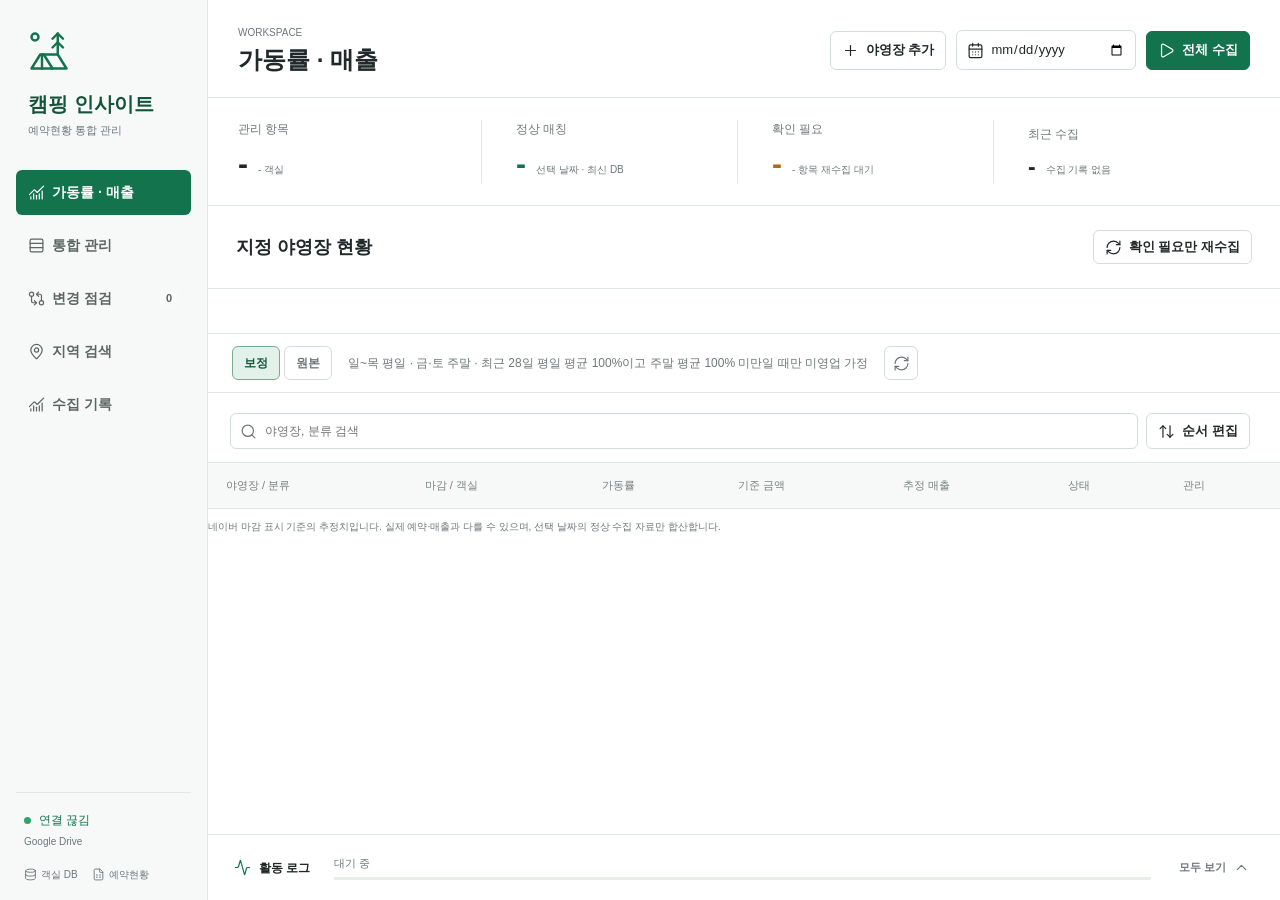
==== commit 8e766322: "Limit weekday adjustment to sustained 100 percent weekday average with nonfull weekends" ====
--- a/cloud/apps_script/Index.html
+++ b/cloud/apps_script/Index.html
@@ -1831,7 +1831,7 @@
         <section id="summaryView" class="view">
           <div class="section-toolbar"><h2>지정 야영장 현황</h2><button id="collectIssues"><i data-lucide="refresh-cw"></i>확인 필요만 재수집</button></div>
           <div id="businessMetrics" class="business-metrics"></div>
-          <div class="operating-policy"><div class="review-filters" role="group" aria-label="계산 기준"><button data-business-mode="adjusted" aria-pressed="true">보정</button><button data-business-mode="raw" aria-pressed="false">원본</button></div><span>일~목 평일 · 금·토 주말 · 평일 100% 마감 / 28일 평균 역전 시 미영업 가정</span><button id="refreshBusiness" class="icon-button" title="저장 자료 재계산" aria-label="저장 자료 재계산"><i data-lucide="refresh-cw"></i></button></div>
+          <div class="operating-policy"><div class="review-filters" role="group" aria-label="계산 기준"><button data-business-mode="adjusted" aria-pressed="true">보정</button><button data-business-mode="raw" aria-pressed="false">원본</button></div><span>일~목 평일 · 금·토 주말 · 최근 28일 평일 평균 100%이고 주말 평균 100% 미만일 때만 미영업 가정</span><button id="refreshBusiness" class="icon-button" title="저장 자료 재계산" aria-label="저장 자료 재계산"><i data-lucide="refresh-cw"></i></button></div>
           <div class="toolbar"><label class="search-field"><i data-lucide="search"></i><input id="summarySearch" type="search" placeholder="야영장, 분류 검색" aria-label="현황 검색"></label><button id="editOrder"><i data-lucide="arrow-up-down"></i>순서 편집</button><span id="summaryCoverage" class="muted"></span></div>
           <div class="business-scroll"><table class="business-table"><thead><tr><th>야영장 / 분류</th><th>마감 / 객실</th><th>가동률</th><th>기준 금액</th><th>추정 매출</th><th>상태</th><th>관리</th></tr></thead><tbody id="businessRows"></tbody></table></div>
           <p class="history-disclaimer">네이버 마감 표시 기준의 추정치입니다. 실제 예약·매출과 다를 수 있으며, 선택 날짜의 정상 수집 자료만 합산합니다.</p>
@@ -2508,16 +2508,17 @@
   return operatingValue(raw, valid ? e.business_adjustment : null, r?.date, mode);
 }
 function operatingValue(raw, adjustment, date, mode) {
-  const a = adjustment?.policy_version === "weekday-off-v1" && adjustment.date === date ? adjustment : null;
+  const a = adjustment?.policy_version === "weekday-off-v2" && adjustment.date === date ? adjustment : null;
   const closed = raw.valid && a?.assumed_closed === true && a.day_type === "weekday"
-    && ["weekday_full", "weekday_above_weekend"].includes(a.reason);
+    && a.reason === "weekday_average_full" && a.sufficient === true
+    && a.weekday_rate === 1 && Number.isFinite(a.weekend_rate) && a.weekend_rate >= 0 && a.weekend_rate < 1;
   return {...raw, rawRate: raw.rate, rawRevenue: raw.revenue, assumption: a, closed: mode === "adjusted" && closed,
     ...(mode === "adjusted" && closed ? {reserved:0, total:0, rate:null, revenue:0} : {})};
 }
 function operatingLabel(value) {
   if (!value.valid) return "집계 제외";
   if (!value.assumption) return "보정 자료 갱신 대기";
-  return ({weekday_full:"평일 미영업 추정 · 100% 마감", weekday_above_weekend:"평일 미영업 추정 · 평균 역전",
+  return ({weekday_average_full:"평일 미영업 추정 · 평일 평균 100%",
     insufficient:"평균 비교 자료 부족", weekend:"금·토 주말", unchanged:"보정 없음"})[value.assumption.reason] || "보정 없음";
 }
 function historyValue(h, mode) {
@@ -2575,7 +2576,7 @@
     $("#dialogBody").innerHTML = `<div class="trend-toolbar"><div class="review-filters" role="group" aria-label="추이 기간">${[7,30,90,0].map(days=>`<button data-trend-days="${days}" aria-pressed="${days === 90}">${days ? days + "일" : "전체"}</button>`).join("")}</div><span id="trendPeriod" class="muted"></span></div><div id="trendMetrics" class="business-metrics"></div><div class="trend-charts"><section><h3>가동률 추이</h3><canvas id="trendRate" aria-label="날짜별 가동률 그래프"></canvas><output id="trendRateValue"></output></section><section><h3>예상 매출 추이</h3><canvas id="trendRevenue" aria-label="날짜별 예상 매출 그래프"></canvas><output id="trendRevenueValue"></output></section></div><div class="trend-table-scroll"><table class="history-table"><thead><tr><th>체크인 날짜</th><th>마감 / 전체</th><th>가동률</th><th>기준 금액</th><th>예상 매출</th></tr></thead><tbody id="trendRows"></tbody></table></div><p class="history-disclaimer">체크인 날짜별 마지막 정상 수집 기록입니다. 같은 날짜의 재수집은 중복 합산하지 않습니다. 마감 기준 추정치이며 실제 매출과 다를 수 있습니다. 수집하지 않은 날짜와 미입력 금액은 0으로 채우지 않습니다.</p>`;
     $(".trend-toolbar").insertAdjacentHTML("afterbegin", `<div class="review-filters" role="group" aria-label="추이 계산 기준"><button data-trend-mode="adjusted">보정</button><button data-trend-mode="raw">원본</button></div>`);
     $(".trend-table-scroll thead tr").insertAdjacentHTML("beforeend", "<th>영업 보정 사유</th>");
-    $("#dialogBody .history-disclaimer").textContent = "일~목 평일, 금·토 주말. 평일 100% 마감 또는 최근 28일 평일 평균이 주말보다 높으면 평일 미영업을 가정합니다. 평균 비교는 평일 10일·주말 4일 이상 필요합니다. 휴무 확정이나 실제 결제매출이 아니며 원본 기록은 보존합니다.";
+    $("#dialogBody .history-disclaimer").textContent = "일~목 평일, 금·토 주말. 최근 28일 평일 평균이 정확히 100%이고 주말 평균은 100% 미만일 때만 평일 미영업을 가정합니다. 평일 10일·주말 4일 이상 필요하며, 하루 만실이나 단순 평균 차이로는 보정하지 않습니다. 실제 휴무·결제매출 확정이 아니며 원본 기록은 보존합니다.";
     $$("[data-trend-mode]").forEach(button => button.onclick = () => { request.mode = button.dataset.trendMode; renderTrend(); });
     $$("[data-trend-days]").forEach(button => button.onclick = () => { request.days = Number(button.dataset.trendDays); renderTrend(); });
     renderTrend(); icons();
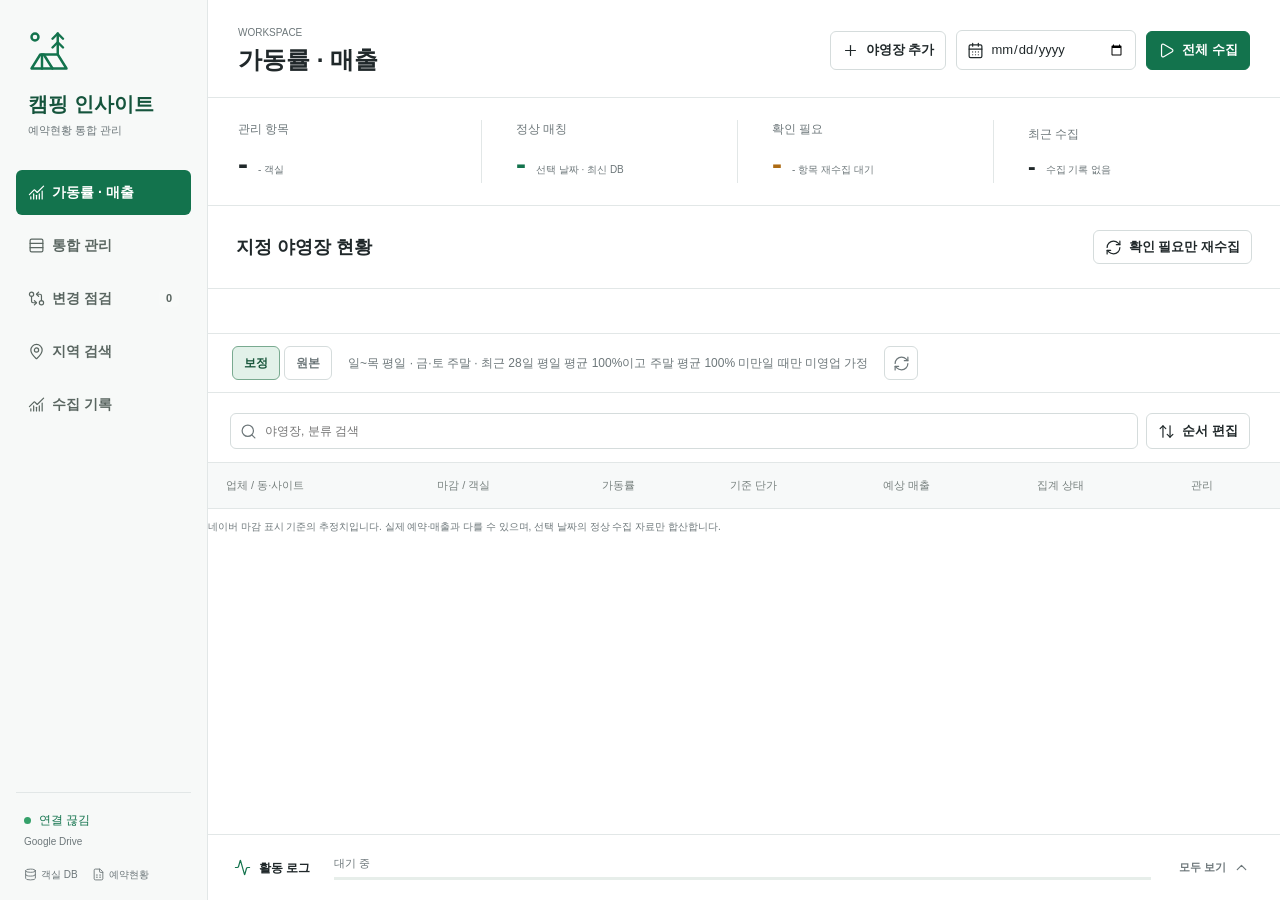
==== commit 46ef0889: "Group occupancy and dated revenue by property with editable unit rates" ====
--- a/cloud/apps_script/Index.html
+++ b/cloud/apps_script/Index.html
@@ -1,3618 +1,3728 @@
-<!doctype html>
-<html lang="ko">
-  <head>
-    <meta charset="utf-8" />
-    <meta name="viewport" content="width=device-width,initial-scale=1" />
-    <meta name="booking-token" content="cloud-session" />
-    <title>캠핑 인사이트 | 예약현황 통합 관리</title>
-    <link rel="icon" href="data:," />
-    <style>:root {
-  --bg: #f5f7f7;
-  --white: #fff;
-  --ink: #20282a;
-  --muted: #6d777a;
-  --line: #e2e7e7;
-  --green: #13734d;
-  --green-soft: #edf7f1;
-  --blue: #2563a6;
-  --amber: #ad6b13;
-  --amber-soft: #fff8e9;
-  --red: #ba3c3c;
-  --radius: 6px;
-  --shadow: 0 8px 32px #1623261a;
-}
-.item-toolbar {
-  display: flex;
-  align-items: center;
-  justify-content: space-between;
-  gap: 8px;
-  margin: 14px 0;
-  flex-wrap: wrap;
-  font-size: 11px;
-}
-.item-toolbar button {
-  font-size: 12px;
-}
-.item-table-scroll {
-  overflow: auto;
-}
-.item-table td {
-  vertical-align: middle;
-}
-.item-table small {
-  display: block;
-  margin-top: 4px;
-  overflow-wrap: anywhere;
-}
-.item-table strong {
-  overflow-wrap: anywhere;
-}
-.item-summary {
-  margin-bottom: 12px;
-  color: var(--muted);
-  display: flex;
-  flex-wrap: wrap;
-  gap: 4px 12px;
-  justify-content: space-between;
-}
-.item-rule-toolbar {
-  position: sticky;
-  top: 0;
-  z-index: 2;
-  padding-bottom: 12px;
-  background: var(--white);
-}
-.item-rule-filters,
-.item-bulk-bar,
-.item-selection,
-.item-bulk-actions {
-  display: flex;
-  align-items: center;
-  flex-wrap: wrap;
-  gap: 8px;
-}
-.item-rule-filters,
-.item-bulk-bar {
-  justify-content: space-between;
-}
-.item-filter-options {
-  display: flex;
-  flex-wrap: wrap;
-  gap: 2px;
-}
-.item-filter-options button {
-  border-color: transparent;
-  font-size: 12px;
-  padding: 6px 9px;
-}
-.item-filter-options button[aria-pressed="true"] {
-  color: var(--green);
-  background: var(--green-soft);
-  border-color: #b4d7c4;
-}
-.item-filter-options span {
-  color: var(--muted);
-}
-.item-rule-search {
-  display: flex;
-  align-items: center;
-  gap: 6px;
-  width: 185px;
-  max-width: 100%;
-}
-.item-rule-search svg {
-  width: 16px;
-  flex: 0 0 16px;
-  color: var(--muted);
-}
-.item-rule-search input {
-  min-width: 0;
-  width: 100%;
-}
-.item-bulk-bar {
-  margin-top: 12px;
-  padding-top: 10px;
-  border-top: 1px solid var(--line);
-}
-.item-selection {
-  gap: 14px;
-  font-size: 12px;
-}
-.item-selection label {
-  display: inline-flex;
-  gap: 7px;
-  align-items: center;
-  cursor: pointer;
-}
-#itemSelectedCount {
-  color: var(--muted);
-}
-#itemDraftCount {
-  color: var(--amber);
-  font-weight: 600;
-}
-.item-bulk-actions button {
-  font-size: 12px;
-  padding: 6px 8px;
-}
-.item-bulk-actions svg {
-  width: 14px;
-  height: 14px;
-}
-.item-table {
-  width: 100%;
-  table-layout: fixed;
-}
-.item-table .item-select-col {
-  width: 34px;
-  padding-left: 3px;
-  padding-right: 3px;
-  text-align: center;
-}
-.item-table .item-mode-col {
-  width: 310px;
-}
-.item-table .item-mode-cell {
-  padding-left: 2px;
-  padding-right: 2px;
-}
-.item-current {
-  display: flex;
-  align-items: flex-start;
-  gap: 6px;
-  margin-top: 5px;
-}
-.item-current small {
-  margin-top: 0;
-}
-.item-current .badge {
-  flex-shrink: 0;
-}
-.item-rule-options {
-  display: grid;
-  grid-template-columns: repeat(3, minmax(0, 1fr));
-  gap: 2px;
-}
-.item-rule-options label {
-  display: flex;
-  justify-content: center;
-  align-items: center;
-  gap: 5px;
-  padding: 7px 2px;
-  cursor: pointer;
-  font-size: 12px;
-}
-.item-rule-options input {
-  margin: 0;
-  width: 16px;
-  height: 16px;
-  flex: 0 0 16px;
-  accent-color: var(--green);
-}
-.item-rule-options label:has(input:checked) {
-  background: var(--green-soft);
-  color: var(--green);
-  font-weight: 600;
-}
-.item-rule-options label:focus-within {
-  outline: 2px solid var(--blue);
-  outline-offset: -2px;
-}
-.item-rule-changed .item-name-cell {
-  box-shadow: inset 3px 0 var(--amber);
-}
-.item-rule-selected td {
-  background: #f1f6fa;
-}
-.item-rule-empty {
-  color: var(--muted);
-  text-align: center;
-  padding: 20px 0;
-}
-@media (max-width: 740px) {
-  .item-rule-search {
-    width: 100%;
-  }
-  .item-table thead {
-    display: none;
-  }
-  .item-table tbody {
-    display: block;
-  }
-  .item-table tr {
-    display: grid;
-    grid-template-columns: 28px minmax(0, 1fr);
-    border-bottom: 1px solid var(--line);
-    padding: 10px 0;
-  }
-  .item-table td {
-    border: 0;
-    padding: 5px 6px;
-  }
-  .item-table .item-select-col {
-    width: auto;
-    padding-top: 8px;
-  }
-  .item-table .item-mode-cell {
-    grid-column: 1 / -1;
-  }
-  .item-rule-options label {
-    flex-direction: column;
-    gap: 5px;
-  }
-  .item-current {
-    flex-wrap: wrap;
-  }
-  .item-filter-options {
-    gap: 0;
-  }
-  .item-filter-options button {
-    gap: 4px;
-    padding: 6px;
-  }
-  .item-bulk-actions {
-    gap: 4px;
-    width: 100%;
-  }
-  .item-bulk-actions button {
-    flex: 1;
-    padding: 6px 3px;
-    gap: 4px;
-  }
-  .item-rule-toolbar {
-    position: static;
-  }
-}
-* {
-  box-sizing: border-box;
-  letter-spacing: 0;
-}
-body {
-  margin: 0;
-  background: var(--white);
-  color: var(--ink);
-  font:
-    13px/1.5 "Malgun Gothic",
-    "Segoe UI",
-    sans-serif;
-}
-button,
-input,
-select,
-textarea {
-  font: inherit;
-  color: inherit;
-}
-button,
-a,
-input,
-textarea,
-select {
-  -webkit-tap-highlight-color: transparent;
-}
-button {
-  display: inline-flex;
-  align-items: center;
-  justify-content: center;
-  gap: 7px;
-  min-height: 34px;
-  padding: 6px 11px;
-  border: 1px solid #d5dcdc;
-  border-radius: var(--radius);
-  background: white;
-  cursor: pointer;
-  white-space: nowrap;
-  font-weight: 600;
-}
-button:hover {
-  background: #f1f5f4;
-  border-color: #acbbb5;
-}
-button:disabled {
-  opacity: 0.45;
-  cursor: not-allowed;
-}
-button.primary {
-  background: var(--green);
-  border-color: var(--green);
-  color: white;
-}
-button.primary:hover {
-  background: #0c6240;
-}
-button.accent {
-  color: var(--green);
-  border-color: #9ebdae;
-}
-button.danger {
-  color: var(--red);
-  border-color: #e7c4c4;
-}
-a {
-  color: var(--green);
-  text-decoration: none;
-}
-a:hover {
-  text-decoration: underline;
-}
-svg.lucide {
-  width: 17px;
-  height: 17px;
-  stroke-width: 1.7;
-  flex: none;
-}
-button:focus-visible,
-a:focus-visible,
-summary:focus-visible {
-  outline: 3px solid #83b5ea;
-  outline-offset: 2px;
-}
-input,
-select,
-textarea {
-  border: 1px solid #d5dcdc;
-  border-radius: 5px;
-  background: white;
-  padding: 8px 10px;
-  min-width: 0;
-  outline: none;
-}
-input:focus,
-select:focus,
-textarea:focus {
-  border-color: #22845d;
-  box-shadow: 0 0 0 2px #13734d16;
-}
-input[type="checkbox"] {
-  accent-color: var(--green);
-  width: 16px;
-  height: 16px;
-  cursor: pointer;
-  padding: 0;
-  flex: none;
-}
-textarea {
-  resize: vertical;
-  line-height: 1.75;
-  width: 100%;
-}
-h1,
-h2,
-h3,
-p {
-  margin: 0;
-}
-h1 {
-  font-size: 24px;
-  line-height: 1.25;
-  font-weight: 750;
-}
-h2 {
-  font-size: 18px;
-}
-h3 {
-  font-size: 15px;
-}
-.hidden {
-  display: none !important;
-}
-.muted,
-small {
-  color: var(--muted);
-}
-.green {
-  color: var(--green);
-}
-.amber {
-  color: var(--amber);
-}
-.blue {
-  color: var(--blue);
-}
-.sidebar {
-  position: fixed;
-  left: 0;
-  top: 0;
-  bottom: 0;
-  width: 208px;
-  border-right: 1px solid var(--line);
-  background: #f7f9f8;
-  display: flex;
-  flex-direction: column;
-  padding: 30px 16px 18px;
-  z-index: 10;
-}
-.brand {
-  display: flex;
-  flex-direction: column;
-  padding: 0 12px 32px;
-  gap: 4px;
-}
-.brand-icon {
-  color: var(--green);
-  margin-bottom: 8px;
-}
-.brand-icon svg {
-  width: 42px;
-  height: 42px;
-  stroke-width: 1.4;
-}
-.brand strong {
-  font-size: 20px;
-  line-height: 1.4;
-  color: #15543c;
-}
-.brand span {
-  font-size: 11px;
-  color: var(--muted);
-}
-nav {
-  display: flex;
-  flex-direction: column;
-  gap: 8px;
-}
-nav button {
-  justify-content: flex-start;
-  border: 0;
-  background: transparent;
-  padding: 12px;
-  font-size: 14px;
-  min-height: 44px;
-  color: #5a6661;
-}
-nav button.active {
-  background: var(--green);
-  color: white;
-}
-nav button svg {
-  width: 19px;
-  height: 19px;
-}
-.nav-count {
-  margin-left: auto;
-  font-size: 11px;
-  min-width: 20px;
-  text-align: center;
-  border-radius: 4px;
-  background: #ffffff2b;
-}
-.sidebar-bottom {
-  margin-top: auto;
-  padding: 18px 8px 0;
-  border-top: 1px solid var(--line);
-}
-.connection {
-  display: flex;
-  align-items: center;
-  gap: 8px;
-  font-size: 12px;
-  color: var(--green);
-}
-.dot {
-  width: 7px;
-  height: 7px;
-  background: #35a16a;
-  border-radius: 50%;
-}
-.sidebar-bottom small {
-  font-size: 10px;
-  display: block;
-  padding: 5px 0 18px;
-}
-.file-links {
-  display: flex;
-  gap: 14px;
-  flex-wrap: wrap;
-}
-.file-links a {
-  font-size: 10px;
-  display: flex;
-  gap: 4px;
-  align-items: center;
-  color: var(--muted);
-}
-.file-links svg {
-  width: 13px;
-  height: 13px;
-}
-.app-shell {
-  margin-left: 208px;
-  min-height: 100vh;
-  padding-bottom: 74px;
-}
-.topbar {
-  display: flex;
-  align-items: center;
-  justify-content: space-between;
-  padding: 25px 30px 22px;
-  border-bottom: 1px solid var(--line);
-  gap: 16px;
-}
-.eyebrow {
-  font-size: 10px;
-  color: var(--muted);
-  margin-bottom: 5px;
-}
-.top-actions {
-  display: flex;
-  gap: 10px;
-  align-items: center;
-}
-.top-actions button {
-  min-height: 39px;
-}
-.date-field {
-  display: flex;
-  align-items: center;
-  border: 1px solid #d5dcdc;
-  border-radius: 6px;
-  padding: 0 10px;
-  gap: 6px;
-}
-.date-field input {
-  border: none;
-  padding: 8px 0;
-  width: 135px;
-}
-.date-field input:focus {
-  box-shadow: none;
-}
-.metrics {
-  display: grid;
-  grid-template-columns: repeat(4, 1fr);
-  padding: 22px 30px;
-  border-bottom: 1px solid var(--line);
-  gap: 12px;
-}
-.metrics > div {
-  border-right: 1px solid var(--line);
-  padding-left: 22px;
-  display: grid;
-  grid-template-columns: auto 1fr;
-  align-items: end;
-  column-gap: 10px;
-}
-.metrics > div:first-child {
-  padding-left: 0;
-}
-.metrics > div:last-child {
-  border: 0;
-}
-.metrics span {
-  grid-column: 1/-1;
-  font-size: 12px;
-  color: var(--muted);
-  margin-bottom: 6px;
-}
-.metrics strong {
-  font-size: 30px;
-  line-height: 1.3;
-  font-weight: 600;
-  font-variant-numeric: tabular-nums;
-}
-.metrics small {
-  font-size: 10px;
-  padding-bottom: 6px;
-}
-.metrics .last-date {
-  font-size: 23px;
-}
-.workspace-grid {
-  display: grid;
-  grid-template-columns: minmax(440px, 1fr) 340px;
-  min-height: calc(100vh - 285px);
-}
-.list-pane {
-  min-width: 0;
-}
-.toolbar {
-  display: flex;
-  gap: 8px;
-  padding: 20px 22px 13px;
-}
-.search-field {
-  display: flex;
-  align-items: center;
-  border: 1px solid #d5dcdc;
-  border-radius: 6px;
-  padding: 0 9px;
-  flex: 1;
-  min-width: 80px;
-  color: var(--muted);
-}
-.search-field input {
-  border: none;
-  width: 100%;
-  padding-left: 8px;
-  background: transparent;
-  font-size: 12px;
-}
-.search-field input:focus {
-  box-shadow: none;
-}
-.toolbar select {
-  max-width: 124px;
-  font-size: 12px;
-}
-.icon-button {
-  width: 34px;
-  height: 34px;
-  padding: 7px;
-  flex: none;
-}
-.selection-bar {
-  padding: 0 22px 14px;
-  display: flex;
-  align-items: center;
-  justify-content: space-between;
-  gap: 8px;
-  color: var(--muted);
-  font-size: 11px;
-}
-.selection-bar > div {
-  display: flex;
-  gap: 6px;
-}
-.selection-bar button {
-  font-size: 11px;
-  min-height: 31px;
-}
-.table-scroll {
-  overflow: auto;
-  padding: 0 22px;
-  max-height: calc(100vh - 404px);
-  min-height: 240px;
-}
-table {
-  border-collapse: collapse;
-  width: 100%;
-  text-align: left;
-}
-th {
-  background: #f7f9f9;
-  color: #78817f;
-  font-size: 11px;
-  font-weight: 500;
-  white-space: nowrap;
-  padding: 11px 12px;
-  border-top: 1px solid var(--line);
-  border-bottom: 1px solid var(--line);
-}
-td {
-  padding: 14px 12px;
-  border-bottom: 1px solid var(--line);
-  vertical-align: middle;
-  font-size: 12px;
-}
-.catalog-table th {
-  position: sticky;
-  top: 0;
-  z-index: 1;
-}
-.catalog-table td {
-  height: 74px;
-}
-.catalog-table th.check-col,
-.catalog-table td:first-child {
-  width: 35px;
-  padding-left: 9px;
-  padding-right: 4px;
-}
-.catalog-table tbody tr {
-  cursor: pointer;
-}
-.catalog-table tbody tr:hover {
-  background: #f6faf8;
-}
-.catalog-table tbody tr.selected-row {
-  background: #eef7f2;
-}
-.row-title {
-  font-size: 13px;
-  font-weight: 650;
-  display: block;
-  margin-bottom: 3px;
-  overflow-wrap: anywhere;
-}
-.row-sub {
-  font-size: 10px;
-  color: var(--muted);
-  display: flex;
-  gap: 6px;
-  flex-wrap: wrap;
-}
-.row-sub .category {
-  border: 1px solid #dfe5e2;
-  border-radius: 3px;
-  padding: 0 4px;
-}
-.counts {
-  color: var(--blue);
-  font-variant-numeric: tabular-nums;
-  white-space: nowrap;
-  font-size: 14px;
-}
-.counts span {
-  font-size: 11px;
-  color: var(--muted);
-}
-.badge {
-  display: inline-block;
-  border: 1px solid #dbe2e1;
-  border-radius: 4px;
-  padding: 3px 6px;
-  font-size: 10px;
-  white-space: nowrap;
-  color: var(--muted);
-}
-.badge.ok {
-  color: var(--green);
-  border-color: #b1d1c0;
-  background: #f5fbf7;
-}
-.badge.warn {
-  color: var(--amber);
-  border-color: #e8cd98;
-  background: var(--amber-soft);
-}
-.badge.error {
-  color: var(--red);
-  border-color: #e8bbbb;
-  background: #fff5f5;
-}
-.last-check {
-  font-size: 10px;
-  color: var(--muted);
-  white-space: nowrap;
-}
-.table-footer {
-  display: flex;
-  justify-content: space-between;
-  padding: 13px 23px;
-  color: var(--muted);
-  font-size: 11px;
-}
-.inspector {
-  border-left: 1px solid var(--line);
-  padding: 22px;
-  min-width: 0;
-  background: #fcfdfc;
-}
-.inspector-head {
-  display: flex;
-  align-items: flex-start;
-  justify-content: space-between;
-  gap: 10px;
-}
-.inspector h2 {
-  font-size: 17px;
-  overflow-wrap: anywhere;
-}
-.inspector .business-id {
-  font-size: 10px;
-  color: var(--muted);
-  margin: 4px 0 20px;
-  display: flex;
-  gap: 8px;
-}
-.form-grid {
-  display: grid;
-  grid-template-columns: 1fr 1fr;
-  gap: 12px 10px;
-}
-.form-grid label,
-.discovery-form label {
-  display: flex;
-  flex-direction: column;
-  gap: 5px;
-  font-size: 11px;
-  color: var(--muted);
-}
-.form-grid input {
-  width: 100%;
-  font-size: 12px;
-  color: var(--ink);
-}
-.span-two {
-  grid-column: 1/-1;
-}
-.tabs {
-  display: flex;
-  border-bottom: 1px solid var(--line);
-  gap: 22px;
-  margin: 22px 0 16px;
-}
-.tabs button {
-  border: 0;
-  border-bottom: 2px solid transparent;
-  border-radius: 0;
-  background: none;
-  padding: 7px 0;
-  font-size: 12px;
-}
-.tabs button.active {
-  color: var(--green);
-  border-color: var(--green);
-}
-.room-heading {
-  display: flex;
-  justify-content: space-between;
-  align-items: center;
-  margin-bottom: 8px;
-  font-size: 12px;
-}
-.room-editor {
-  font-size: 12px;
-  min-height: 220px;
-  max-height: 380px;
-  background: white;
-}
-.inspector-actions {
-  display: flex;
-  flex-direction: column;
-  gap: 8px;
-  margin-top: 16px;
-}
-.inspector-actions .primary {
-  min-height: 39px;
-}
-.inspector-actions > div {
-  display: flex;
-  gap: 8px;
-}
-.inspector-actions > div > * {
-  flex: 1;
-}
-.empty-state {
-  padding: 70px 20px;
-  text-align: center;
-  color: var(--muted);
-  display: flex;
-  align-items: center;
-  flex-direction: column;
-  gap: 10px;
-}
-.empty-state svg {
-  width: 30px;
-  height: 30px;
-  color: #a3b8ae;
-}
-.empty-state strong {
-  font-size: 14px;
-  color: #5d6f67;
-  font-weight: 500;
-}
-.section-toolbar {
-  display: flex;
-  align-items: center;
-  justify-content: space-between;
-  gap: 20px;
-  padding: 24px 28px;
-  border-bottom: 1px solid var(--line);
-}
-.section-toolbar p {
-  font-size: 11px;
-  color: var(--muted);
-  margin-top: 4px;
-}
-.button-group {
-  display: flex;
-  gap: 8px;
-}
-.change-list {
-  padding: 0 28px;
-}
-.change-item {
-  padding: 20px 0;
-  border-bottom: 1px solid var(--line);
-}
-.change-heading {
-  display: flex;
-  align-items: center;
-  gap: 9px;
-  margin-bottom: 12px;
-}
-.change-heading strong {
-  font-size: 14px;
-}
-.change-heading span {
-  margin-left: auto;
-}
-.change-grid {
-  display: grid;
-  grid-template-columns: 1fr 1fr;
-  gap: 18px;
-}
-.change-grid label {
-  font-size: 11px;
-  color: var(--muted);
-  display: flex;
-  flex-direction: column;
-  gap: 6px;
-}
-.change-grid textarea {
-  height: 170px;
-  font-size: 12px;
-  color: var(--ink);
-}
-.diff-notes {
-  display: flex;
-  gap: 10px;
-  flex-wrap: wrap;
-  margin-top: 10px;
-  font-size: 11px;
-}
-.diff-notes span {
-  padding: 3px 6px;
-  background: #f1f5f4;
-  border-radius: 3px;
-  overflow-wrap: anywhere;
-}
-.diff-notes .removed {
-  color: var(--red);
-  background: #fdf2f2;
-}
-.diff-notes .added {
-  color: var(--green);
-  background: var(--green-soft);
-}
-.discovery-form {
-  padding: 24px 28px;
-  display: grid;
-  grid-template-columns: 2fr 1fr 100px auto;
-  align-items: end;
-  gap: 12px;
-}
-.discovery-form button {
-  height: 37px;
-}
-.link-import {
-  margin: 0 28px 20px;
-  border-bottom: 1px solid var(--line);
-  padding-bottom: 18px;
-}
-.link-import summary {
-  cursor: pointer;
-  color: var(--green);
-  font-size: 12px;
-}
-.link-import > div {
-  display: flex;
-  align-items: flex-start;
-  gap: 12px;
-  margin-top: 12px;
-}
-.link-import textarea {
-  flex: 1;
-  font-size: 12px;
-}
-.compact {
-  padding-top: 15px;
-  padding-bottom: 15px;
-}
-.discovery-table {
-  padding: 0 28px;
-  overflow: auto;
-}
-.discovery-table input:not([type="checkbox"]) {
-  max-width: 210px;
-  width: 100%;
-}
-.text-link {
-  display: flex;
-  gap: 5px;
-  align-items: center;
-  font-size: 12px;
-}
-.activity {
-  position: fixed;
-  bottom: 0;
-  left: 208px;
-  right: 0;
-  min-height: 66px;
-  display: flex;
-  align-items: center;
-  border-top: 1px solid var(--line);
-  padding: 12px 26px;
-  background: #fffffff5;
-  z-index: 8;
-  gap: 24px;
-}
-.activity-label {
-  display: flex;
-  align-items: center;
-  gap: 8px;
-  white-space: nowrap;
-  font-size: 12px;
-}
-.activity-label svg {
-  color: var(--green);
-}
-.activity-message {
-  flex: 1;
-  min-width: 0;
-  font-size: 11px;
-  color: var(--muted);
-}
-.activity-message span {
-  display: block;
-  overflow: hidden;
-  text-overflow: ellipsis;
-  white-space: nowrap;
-}
-progress {
-  display: block;
-  width: 100%;
-  height: 3px;
-  border: 0;
-  appearance: none;
-  margin-top: 6px;
-  background: #e7eeea;
-}
-progress::-webkit-progress-bar {
-  background: #e7eeea;
-}
-progress::-webkit-progress-value {
-  background: var(--green);
-}
-.text-button {
-  border: 0;
-  background: none;
-  font-size: 11px;
-  color: var(--muted);
-  padding: 4px;
-}
-.toast {
-  position: fixed;
-  bottom: 84px;
-  left: 50%;
-  transform: translateX(-50%);
-  background: #233d31;
-  color: white;
-  padding: 12px 20px;
-  max-width: min(650px, 90vw);
-  border-radius: 6px;
-  box-shadow: var(--shadow);
-  z-index: 60;
-  font-size: 13px;
-}
-.toast.error {
-  background: #842f2f;
-}
-dialog {
-  border: 1px solid var(--line);
-  border-radius: 8px;
-  padding: 0;
-  width: min(880px, 92vw);
-  max-height: 85vh;
-  box-shadow: var(--shadow);
-  color: var(--ink);
-}
-dialog::backdrop {
-  background: #18292166;
-}
-.dialog-head {
-  display: flex;
-  justify-content: space-between;
-  align-items: center;
-  padding: 18px 24px;
-  border-bottom: 1px solid var(--line);
-}
-#dialogBody {
-  padding: 20px 24px;
-  max-height: 62vh;
-  overflow: auto;
-}
-#dialogBody > p {
-  margin-bottom: 16px;
-  color: var(--muted);
-}
-.dialog-actions {
-  padding: 14px 24px;
-  display: flex;
-  gap: 8px;
-  justify-content: flex-end;
-  border-top: 1px solid var(--line);
-}
-.bulk-row {
-  border-bottom: 1px solid var(--line);
-  padding: 14px 0;
-}
-.bulk-row:first-child {
-  padding-top: 0;
-}
-.bulk-row textarea {
-  margin-top: 10px;
-  min-height: 90px;
-  font-size: 12px;
-}
-.bulk-row .form-grid {
-  grid-template-columns: 1fr 1fr 110px;
-}
-.log-line {
-  padding: 8px 0;
-  border-bottom: 1px solid var(--line);
-  font-size: 12px;
-  overflow-wrap: anywhere;
-}
-.log-line time {
-  color: var(--muted);
-  font-size: 10px;
-  margin-right: 10px;
-}
-.job-row {
-  display: grid;
-  grid-template-columns: 160px 1fr 100px 110px;
-  gap: 20px;
-  padding: 20px 28px;
-  border-bottom: 1px solid var(--line);
-  cursor: pointer;
-  align-items: center;
-}
-.job-row:hover {
-  background: var(--bg);
-}
-.job-row small {
-  display: block;
-  font-size: 10px;
-}
-.history-table td {
-  padding: 9px 4px;
-  font-size: 11px;
-}
-.history-table th {
-  padding: 8px 4px;
-  font-size: 10px;
-}
-.chart {
-  display: block;
-  width: 100%;
-  height: 120px;
-  margin-bottom: 12px;
-}
-.warning-note {
-  padding: 10px 12px;
-  background: var(--amber-soft);
-  color: var(--amber);
-  border-left: 2px solid #d8ad5d;
-  font-size: 11px;
-  margin: 10px 0;
-  overflow-wrap: anywhere;
-}
-.inspector .text-link {
-  margin-bottom: 10px;
-}
-.room-diff {
-  max-height: 300px;
-  overflow: auto;
-}
-.room-diff p {
-  margin-bottom: 10px;
-  font-size: 12px;
-}
-.price-note {
-  font-size: 10px;
-  color: var(--amber);
-  margin-top: 5px;
-}
-.history-disclaimer {
-  font-size: 10px;
-  color: var(--muted);
-  margin-top: 10px;
-}
-.row-title {
-  font-size: 14px;
-}
-.row-sub {
-  font-size: 11px;
-}
-.catalog-table th {
-  font-size: 12px;
-}
-.table-scroll {
-  max-height: calc(100vh - 448px);
-}
-.inspector {
-  height: calc(100vh - 280px);
-  overflow: auto;
-}
-.inspector-actions {
-  position: sticky;
-  bottom: -22px;
-  background: #fcfdfc;
-  padding: 12px 0;
-  z-index: 2;
-}
-.job-alert {
-  padding: 12px 26px;
-  color: var(--red);
-  background: #fff3f1;
-  border-bottom: 1px solid #edceca;
-  font-size: 12px;
-}
-.job-alert:not(.hidden) ~ .view .table-scroll {
-  max-height: calc(100vh - 496px);
-}
-@media (min-width: 1500px) {
-  .workspace-grid {
-    grid-template-columns: minmax(500px, 1fr) 385px;
-  }
-  .inspector {
-    padding: 26px;
-  }
-  .table-scroll {
-    max-height: calc(100vh - 466px);
-  }
-  .catalog-table td {
-    height: 78px;
-  }
-  .metrics {
-    padding-top: 27px;
-    padding-bottom: 27px;
-  }
-}
-@media (max-width: 1200px) {
-  .sidebar {
-    width: 172px;
-    padding-left: 10px;
-    padding-right: 10px;
-  }
-  .brand {
-    padding-left: 8px;
-  }
-  .brand strong {
-    font-size: 18px;
-  }
-  .app-shell {
-    margin-left: 172px;
-  }
-  .activity {
-    left: 172px;
-  }
-  .workspace-grid {
-    grid-template-columns: minmax(370px, 1fr) 300px;
-  }
-  .toolbar,
-  .selection-bar {
-    padding-left: 14px;
-    padding-right: 14px;
-  }
-  .table-scroll {
-    padding: 0 14px;
-  }
-  td,
-  th {
-    padding-left: 7px;
-    padding-right: 7px;
-  }
-  .metrics small {
-    grid-column: 1/-1;
-    padding-top: 3px;
-  }
-  .inspector {
-    padding: 18px;
-  }
-  .metrics strong {
-    font-size: 27px;
-  }
-  .metrics {
-    padding: 20px 24px;
-  }
-  .section-toolbar {
-    flex-wrap: wrap;
-  }
-}
-@media (max-width: 980px) {
-  .sidebar {
-    width: 72px;
-    padding: 24px 8px;
-  }
-  .brand {
-    padding: 0 8px 24px;
-  }
-  .brand strong,
-  .brand span,
-  .sidebar-bottom,
-  nav button .nav-count {
-    display: none;
-  }
-  .brand-icon svg {
-    width: 35px;
-    height: 35px;
-  }
-  nav button {
-    font-size: 0;
-    justify-content: center;
-    padding: 12px 8px;
-  }
-  nav button svg {
-    width: 22px;
-    height: 22px;
-  }
-  .app-shell {
-    margin-left: 72px;
-  }
-  .activity {
-    left: 72px;
-  }
-  .workspace-grid {
-    grid-template-columns: minmax(350px, 1fr) 290px;
-  }
-  .topbar {
-    padding: 20px;
-  }
-  .metrics {
-    padding: 18px 20px;
-  }
-  .metrics > div {
-    padding-left: 10px;
-  }
-  .selection-bar button {
-    padding: 5px 7px;
-  }
-  .table-scroll {
-    max-height: 530px;
-  }
-  .discovery-form {
-    grid-template-columns: 2fr 1fr 80px;
-  }
-  .discovery-form button {
-    grid-column: 1/-1;
-  }
-  .job-row {
-    grid-template-columns: 130px 1fr 70px;
-    gap: 12px;
-  }
-  .job-row > span:last-child {
-    display: none;
-  }
-}
-@media (max-width: 740px) {
-  .sidebar {
-    position: sticky;
-    top: 0;
-    width: 100%;
-    height: 57px;
-    padding: 7px 12px;
-    flex-direction: row;
-    border-right: 0;
-    border-bottom: 1px solid var(--line);
-  }
-  .brand {
-    padding: 0 15px 0 0;
-    justify-content: center;
-  }
-  .brand-icon {
-    margin: 0;
-  }
-  .brand-icon svg {
-    width: 29px;
-    height: 29px;
-  }
-  nav {
-    flex: 1;
-    flex-direction: row;
-    justify-content: space-between;
-    gap: 4px;
-  }
-  nav button {
-    height: 40px;
-    min-height: 40px;
-    padding: 8px 13px;
-  }
-  .app-shell {
-    margin: 0;
-  }
-  .topbar {
-    padding: 18px 16px;
-    align-items: flex-start;
-    gap: 12px;
-    flex-wrap: wrap;
-  }
-  h1 {
-    font-size: 22px;
-  }
-  .eyebrow {
-    display: none;
-  }
-  .top-actions {
-    gap: 6px;
-  }
-  .top-actions button {
-    padding: 6px 9px;
-    font-size: 11px;
-    min-height: 35px;
-  }
-  .date-field {
-    padding: 0 7px;
-  }
-  .date-field svg {
-    display: none;
-  }
-  .date-field input {
-    width: 116px;
-    font-size: 11px;
-  }
-  .metrics {
-    padding: 17px 16px;
-    gap: 8px;
-    grid-template-columns: repeat(4, minmax(0, 1fr));
-  }
-  .metrics > div {
-    padding-left: 6px;
-    display: block;
-    min-width: 0;
-  }
-  .metrics span {
-    font-size: 10px;
-    display: block;
-    overflow-wrap: anywhere;
-  }
-  .metrics strong {
-    font-size: 23px;
-    display: block;
-  }
-  .metrics small {
-    display: none;
-  }
-  .metrics .last-date {
-    font-size: 18px;
-    line-height: 30px;
-  }
-  .workspace-grid {
-    display: block;
-    min-height: 0;
-  }
-  .toolbar {
-    padding-top: 16px;
-  }
-  .selection-bar {
-    flex-wrap: wrap;
-  }
-  .table-scroll {
-    max-height: 380px;
-    min-height: 180px;
-  }
-  .catalog-table td {
-    height: 65px;
-    padding-top: 10px;
-    padding-bottom: 10px;
-  }
-  .catalog-table th:last-child,
-  .catalog-table td:last-child {
-    display: none;
-  }
-  .row-title {
-    font-size: 12px;
-  }
-  .row-sub {
-    font-size: 9px;
-  }
-  .counts {
-    font-size: 12px;
-  }
-  .badge {
-    font-size: 9px;
-    padding: 2px 4px;
-  }
-  .inspector {
-    border-left: 0;
-    border-top: 1px solid var(--line);
-    padding: 22px 18px;
-  }
-  .inspector h2 {
-    font-size: 19px;
-  }
-  .inspector .form-grid {
-    gap: 12px;
-  }
-  .room-editor {
-    min-height: 200px;
-  }
-  .activity {
-    left: 0;
-    padding: 10px 14px;
-    gap: 10px;
-    min-height: 62px;
-  }
-  .activity-label strong {
-    display: none;
-  }
-  .activity-label svg {
-    width: 18px;
-    height: 18px;
-  }
-  .activity button {
-    font-size: 10px;
-  }
-  .section-toolbar {
-    padding: 20px 16px;
-    gap: 12px;
-  }
-  .section-toolbar h2 {
-    font-size: 17px;
-  }
-  .button-group {
-    flex-wrap: wrap;
-  }
-  .button-group button {
-    font-size: 11px;
-  }
-  .change-list {
-    padding: 0 16px;
-  }
-  .change-grid {
-    grid-template-columns: 1fr;
-    gap: 12px;
-  }
-  .change-grid textarea {
-    height: 140px;
-  }
-  .change-heading {
-    flex-wrap: wrap;
-  }
-  .change-heading span {
-    margin-left: 0;
-  }
-  .discovery-form {
-    padding: 20px 16px;
-    grid-template-columns: 1fr 1fr;
-    gap: 12px;
-  }
-  .discovery-form label:first-child {
-    grid-column: 1/-1;
-  }
-  .link-import {
-    margin-left: 16px;
-    margin-right: 16px;
-  }
-  .link-import > div {
-    flex-direction: column;
-  }
-  .discovery-table {
-    padding: 0 16px;
-  }
-  .job-row {
-    padding: 16px;
-    grid-template-columns: 105px 1fr;
-    gap: 8px;
-  }
-  .job-row > span {
-    display: none;
-  }
-  .bulk-row .form-grid {
-    grid-template-columns: 1fr 1fr;
-  }
-  .bulk-row .form-grid label:last-child {
-    grid-column: 1/-1;
-  }
-  .dialog-head,
-  #dialogBody,
-  .dialog-actions {
-    padding: 16px;
-  }
-  .toast {
-    bottom: 78px;
-    width: max-content;
-  }
-  .table-footer {
-    padding-left: 16px;
-    padding-right: 16px;
-  }
-}
-@media (max-width: 740px) {
-  .inspector {
-    height: auto;
-    overflow: visible;
-  }
-  .inspector-actions {
-    position: static;
-  }
-  .row-title {
-    font-size: 13px;
-  }
-  .row-sub {
-    font-size: 10px;
-  }
-}
-
-.review-toolbar, .review-selection { display:flex; align-items:center; gap:12px; flex-wrap:wrap; padding:12px 24px; border-bottom:1px solid var(--border, #dde3df); }
-.review-toolbar .search-field { flex:1; min-width:180px; }
-.review-filters { display:flex; gap:4px; flex-wrap:wrap; }
-.review-filters [aria-pressed="true"] { background:#e2f1e9; color:#18563b; border-color:#79aa90; }
-.review-selection { background:#f5f7f6; font-size:13px; }
-.review-selection label { display:flex; align-items:center; gap:8px; }
-.review-selection button { font-size:12px; }
-.removal-list { max-height:240px; overflow-y:auto; padding-left:24px; }
-.removal-list li { margin:10px 0; overflow-wrap:anywhere; }
-.removal-list small { display:block; color:var(--muted); margin-top:4px; }
-.order-toolbar { display:flex; justify-content:space-between; align-items:center; gap:12px; margin-bottom:12px; font-size:12px; color:var(--muted); }
-.order-list { list-style:none; padding:0; margin:0; }
-.order-list li { display:flex; align-items:center; gap:10px; padding:12px 0; border-bottom:1px solid var(--line); }
-.order-list .drop-target { background:#e2f1e9; box-shadow:inset 0 3px var(--green); }
-.order-number { flex:0 0 26px; text-align:center; color:var(--muted); font-size:12px; font-variant-numeric:tabular-nums; }
-.order-name { flex:1; min-width:0; overflow-wrap:anywhere; }
-.order-name strong { display:block; font-size:13px; }
-.order-name small { display:block; font-size:11px; color:var(--muted); margin-top:4px; }
-.order-actions { display:flex; gap:4px; }
-.order-grip { cursor:grab; }
-.order-actions .icon-button, .order-grip { flex:none; width:36px; height:36px; }
-@media(max-width:700px) {
-  .order-list li { flex-wrap:wrap; gap:8px; }
-  .order-list .order-name { flex-basis:calc(100% - 42px); }
-  .order-actions { margin-left:auto; }
-  .order-actions .icon-button { width:42px; height:42px; }
-  .order-grip { display:none; }
-  #summaryView > .toolbar { flex-wrap:wrap; }
-  #summaryCoverage { flex-basis:100%; }
-}
-.business-metrics { display:grid; grid-template-columns:repeat(3,minmax(0,1fr)); padding:22px 24px; gap:24px; border-bottom:1px solid var(--line); }
-.business-metrics > div { display:flex; flex-direction:column; gap:8px; min-width:0; }
-.business-metrics span,.business-metrics small { color:var(--muted); font-size:12px; }
-.business-metrics strong { font-size:24px; overflow-wrap:anywhere; }
-.business-metrics > div:nth-child(1) strong { color:var(--green); }
-.business-metrics > div:nth-child(2) strong { color:var(--blue); }
-.operating-policy { display:flex; gap:16px; align-items:center; flex-wrap:wrap; padding:12px 24px; border-bottom:1px solid var(--line); font-size:12px; color:var(--muted); }
-.operating-reason { display:block; max-width:220px; white-space:normal; font-size:11px; color:var(--muted); margin-top:5px; }
-.business-scroll { overflow-x:auto; }
-.business-table { width:100%; min-width:780px; }
-.business-table small { display:block; margin-top:4px; color:var(--muted); }
-.business-table td,.business-table th { padding:14px 18px; white-space:nowrap; }
-.business-table td:first-child { white-space:normal; min-width:160px; max-width:260px; overflow-wrap:anywhere; }
-.business-table td:last-child { white-space:nowrap; }
-.business-table .icon-button { width:32px; height:32px; margin-right:4px; }
-.business-table .camp-name { display:block; border:0; background:none; text-align:left; padding:0; white-space:normal; color:var(--ink); height:auto; }
-.business-table .camp-name:hover strong { color:var(--green); text-decoration:underline; }
-.trend-toolbar { display:flex; flex-wrap:wrap; gap:12px; align-items:center; justify-content:space-between; }
-.trend-charts { display:grid; grid-template-columns:repeat(2,minmax(0,1fr)); gap:20px; padding:22px 0; }
-.trend-charts section { min-width:0; }
-.trend-charts h3 { font-size:14px; margin:0 0 10px; }
-.trend-charts canvas { display:block; width:100%; height:190px; touch-action:pan-y; }
-.trend-charts output { display:block; font-size:12px; color:var(--muted); min-height:20px; margin-top:8px; }
-.trend-table-scroll { overflow-x:auto; max-height:260px; }
-.trend-table-scroll table { width:100%; min-width:480px; }
-.add-camp-form { display:grid; gap:16px; }
-.add-camp-form label { display:flex; flex-direction:column; gap:6px; font-size:13px; }
-.add-camp-form textarea { resize:vertical; min-height:160px; }
-.add-camp-form > button { justify-self:start; }
-.add-camp-form p { margin:0; font-size:12px; color:var(--muted); }
-@media(max-width:700px) {
-  .trend-charts { grid-template-columns:minmax(0,1fr); }
-  .business-metrics { grid-template-columns:1fr; padding:18px; gap:16px; }
-  .business-metrics > div { border-bottom:1px solid var(--line); padding-bottom:12px; }
-  .top-actions { flex-wrap:wrap; }
-  .sidebar .brand { display:none; }
-  .sidebar nav { display:grid; grid-template-columns:repeat(5,minmax(0,1fr)); min-width:0; width:100%; gap:3px; }
-  .sidebar nav button { font-size:10px; padding:3px 1px; flex-direction:column; gap:3px; min-width:0; }
-  .sidebar nav button svg { width:15px; height:15px; }
-}
-.review-row { border-bottom:1px solid #dde3df; padding:16px 0; }
-.review-heading { display:flex; align-items:center; gap:12px; flex-wrap:wrap; }
-.review-heading > div { flex:1; min-width:160px; overflow-wrap:anywhere; }
-.review-heading small { display:block; color:#68736c; margin-top:5px; }
-.review-heading .badge { white-space:normal; max-width:100%; }
-.review-row summary { display:flex; gap:12px; flex-wrap:wrap; cursor:pointer; padding:12px 0 0 28px; color:#266347; font-size:13px; }
-.review-row summary span { color:#737b76; }
-.review-detail { padding:12px 0 0 28px; }
-.review-detail .item-toolbar { flex-wrap:wrap; }
-.review-detail .item-toolbar > span { flex:1; min-width:180px; overflow-wrap:anywhere; }
-.review-detail textarea { min-height:160px; resize:vertical; }
-.review-edit-actions { display:flex; justify-content:flex-end; align-items:center; gap:12px; color:#9a630c; font-size:12px; }
-.review-row-actions { display:flex; flex-wrap:wrap; align-items:center; gap:14px; margin:12px 0 12px 28px; }
-.review-comparison > section { min-width:0; }
-.review-comparison h3 { font-size:12px; font-weight:600; margin:0 0 8px; color:var(--muted); }
-.review-room-list { list-style:none; margin:0; padding:0; max-height:260px; overflow:auto; border:1px solid var(--line); border-radius:4px; }
-.review-room-list li { padding:9px 12px; border-bottom:1px solid var(--line); font-size:12px; overflow-wrap:anywhere; }
-.review-room-list li:last-child { border-bottom:0; }
-.review-room-list strong { display:block; font-weight:500; }
-.review-room-list span { display:block; color:var(--muted); margin-top:4px; font-size:11px; }
-.review-no-data { padding:20px 12px; border-left:3px solid #bd801f; background:#fff8e9; font-size:12px; }
-.review-no-data strong { display:block; margin-top:10px; font-weight:500; }
-.review-manual { border-top:1px solid var(--line); margin-top:18px; padding-top:12px; }
-.review-manual > label { display:flex; flex-direction:column; gap:6px; font-size:12px; color:var(--muted); margin-top:12px; }
-.review-row .change-grid { margin-top:12px; }
-@media (max-width:740px) {
-  .review-toolbar, .review-selection { padding:12px 16px; gap:10px; }
-  .review-toolbar .search-field { flex-basis:100%; }
-  .review-selection button { flex:1 1 120px; justify-content:center; }
-  .review-heading .badge { margin-left:28px; }
-  .review-detail { padding-left:0; }
-  .review-row-actions { margin-left:0; }
-  .review-row .change-grid { grid-template-columns:minmax(0,1fr); }
-}
-.manual-authority {
-  display: flex;
-  flex-wrap: wrap;
-  align-items: center;
-  gap: 8px;
-  margin: 12px 0;
-  font-size: 12px;
-}
-.approval-summary { display: flex; flex-wrap: wrap; justify-content: space-between; gap: 12px; margin-bottom: 16px; }
-.approval-preview { border-top: 1px solid var(--border, #d9e1e0); padding: 16px 0; }
-.approval-preview h3 { font-size: 14px; margin: 0 0 12px; }
-.approval-preview h3 span { margin-left: 12px; font-weight: 400; }
-.approval-preview textarea { width: 100%; min-height: 150px; resize: vertical; }
-.approval-assignment { display: flex; flex-wrap: wrap; align-items: center; gap: 12px; padding: 12px 0; border-top: 1px solid #e0e6e5; }
-.approval-assignment strong { font-size: 12px; overflow-wrap: anywhere; }
-.approval-assignment .item-rule-options { flex-wrap: wrap; }
-
-#cloudPending{position:fixed;bottom:20px;left:50%;transform:translateX(-50%);z-index:1000;max-width:calc(100% - 32px);padding:12px 18px;background:#163e2e;color:white;border-radius:6px;box-shadow:0 3px 18px #0002;font-size:14px;letter-spacing:0}#cloudPending[hidden]{display:none}</style>
-    
-    
-  </head>
-  <body>
-    <aside class="sidebar">
-      <div class="brand">
-        <div class="brand-icon"><i data-lucide="tent-tree"></i></div>
-        <strong>캠핑 인사이트</strong><span>예약현황 통합 관리</span>
-      </div>
-      <nav aria-label="주 메뉴">
-        <button data-view="summary" class="active">
-          <i data-lucide="chart-no-axes-combined"></i>가동률 · 매출
-        </button>
-        <button data-view="catalog">
-          <i data-lucide="rows-3"></i>통합 관리
-        </button>
-        <button data-view="changes">
-          <i data-lucide="git-compare-arrows"></i>변경 점검<span
-            id="changeCount"
-            class="nav-count"
-            >0</span
-          >
-        </button>
-        <button data-view="discovery">
-          <i data-lucide="map-pin"></i>지역 검색
-        </button>
-        <button data-view="history">
-          <i data-lucide="chart-no-axes-combined"></i>수집 기록
-        </button>
-      </nav>
-      <div class="sidebar-bottom">
-        <div class="connection">
-          <span class="dot"></span><span id="connection">클라우드 연결 중</span>
-        </div>
-        <small id="version">Google Drive</small>
-        <div class="file-links">
-          <a
-            href="/download/db"
-            download="객실_DB.xlsx"
-            title="객실 DB 다운로드"
-            ><i data-lucide="database"></i>객실 DB</a
-          ><a
-            href="/download/result"
-            download="예약현황_Result.xlsx"
-            title="예약현황 다운로드"
-            ><i data-lucide="file-spreadsheet"></i>예약현황</a
-          >
-        </div>
-      </div>
-    </aside>
-    <div class="app-shell">
-      <header class="topbar">
-        <div>
-          <div class="eyebrow">WORKSPACE</div>
-          <h1 id="pageTitle">가동률 · 매출</h1>
-        </div>
-        <div class="top-actions">
-          <button id="addCamp"><i data-lucide="plus"></i>야영장 추가</button>
-          <label class="date-field"
-            ><i data-lucide="calendar-days"></i
-            ><input id="checkin" type="date" aria-label="체크인 날짜" /></label
-          ><button id="stop" class="danger hidden">
-            <i data-lucide="square"></i>중지</button
-          ><button id="collectAll" class="primary">
-            <i data-lucide="play"></i>전체 수집
-          </button>
-        </div>
-      </header>
-      <div class="metrics">
-        <div>
-          <span>관리 항목</span><strong id="metricTotal">-</strong
-          ><small id="metricRooms">- 객실</small>
-        </div>
-        <div>
-          <span>정상 매칭</span
-          ><strong class="green" id="metricNormal">-</strong
-          ><small>선택 날짜 · 최신 DB</small>
-        </div>
-        <div>
-          <span>확인 필요</span><strong class="amber" id="metricIssue">-</strong
-          ><small id="metricChanged">- 항목 재수집 대기</small>
-        </div>
-        <div>
-          <span>최근 수집</span
-          ><strong class="last-date" id="metricLast">-</strong
-          ><small id="metricDate">수집 기록 없음</small>
-        </div>
-      </div>
-      <main>
-        <div id="jobAlert" class="job-alert hidden" role="alert"></div>
-        <section id="summaryView" class="view">
-          <div class="section-toolbar"><h2>지정 야영장 현황</h2><button id="collectIssues"><i data-lucide="refresh-cw"></i>확인 필요만 재수집</button></div>
-          <div id="businessMetrics" class="business-metrics"></div>
-          <div class="operating-policy"><div class="review-filters" role="group" aria-label="계산 기준"><button data-business-mode="adjusted" aria-pressed="true">보정</button><button data-business-mode="raw" aria-pressed="false">원본</button></div><span>일~목 평일 · 금·토 주말 · 최근 28일 평일 평균 100%이고 주말 평균 100% 미만일 때만 미영업 가정</span><button id="refreshBusiness" class="icon-button" title="저장 자료 재계산" aria-label="저장 자료 재계산"><i data-lucide="refresh-cw"></i></button></div>
-          <div class="toolbar"><label class="search-field"><i data-lucide="search"></i><input id="summarySearch" type="search" placeholder="야영장, 분류 검색" aria-label="현황 검색"></label><button id="editOrder"><i data-lucide="arrow-up-down"></i>순서 편집</button><span id="summaryCoverage" class="muted"></span></div>
-          <div class="business-scroll"><table class="business-table"><thead><tr><th>야영장 / 분류</th><th>마감 / 객실</th><th>가동률</th><th>기준 금액</th><th>추정 매출</th><th>상태</th><th>관리</th></tr></thead><tbody id="businessRows"></tbody></table></div>
-          <p class="history-disclaimer">네이버 마감 표시 기준의 추정치입니다. 실제 예약·매출과 다를 수 있으며, 선택 날짜의 정상 수집 자료만 합산합니다.</p>
-        </section>
-        <section id="catalogView" class="view hidden">
-          <div class="workspace-grid">
-            <div class="list-pane">
-              <div class="toolbar">
-                <label class="search-field"
-                  ><i data-lucide="search"></i
-                  ><input
-                    id="search"
-                    placeholder="캠핑장, 분류, 객실 검색"
-                    aria-label="항목 검색" /></label
-                ><select id="statusFilter" aria-label="상태 필터">
-                  <option value="active">전체 상태</option>
-                  <option value="issue">확인 필요</option>
-                  <option value="changed">수정한 항목</option>
-                  <option value="normal">정상 매칭</option>
-                  <option value="archived">휴지통</option></select
-                ><button id="catalogOrder" class="icon-button" title="목록 순서 편집" aria-label="목록 순서 편집"><i data-lucide="arrow-up-down"></i></button><button id="reload" class="icon-button" title="새로고침">
-                  <i data-lucide="refresh-cw"></i>
-                </button>
-              </div>
-              <div class="selection-bar">
-                <span id="selectedCount">0개 선택</span>
-                <div>
-                  <button id="scanSelected">
-                    <i data-lucide="scan-line"></i>객실명 점검</button
-                  ><button id="collectSelected" class="accent">
-                    <i data-lucide="play"></i>선택 수집</button
-                  ><button
-                    id="bulkEdit"
-                    class="icon-button"
-                    title="선택 항목 일괄 편집"
-                  >
-                    <i data-lucide="pencil"></i></button
-                  ><button
-                    id="archive"
-                    class="icon-button"
-                    title="선택 항목 삭제"
-                    aria-label="선택 항목 삭제"
-                  >
-                    <i data-lucide="trash-2"></i>
-                  </button>
-                </div>
-              </div>
-              <div class="table-scroll">
-                <table class="catalog-table">
-                  <thead>
-                    <tr>
-                      <th class="check-col">
-                        <input
-                          type="checkbox"
-                          id="selectAll"
-                          aria-label="표시 항목 전체 선택"
-                        />
-                      </th>
-                      <th>캠핑장 / 분류</th>
-                      <th>마감 / 전체</th>
-                      <th>매칭 상태</th>
-                      <th>최근 확인</th>
-                    </tr>
-                  </thead>
-                  <tbody id="catalogRows"></tbody>
-                </table>
-              </div>
-              <div class="table-footer">
-                <span id="tableCount">불러오는 중</span
-                ><span>마감 표시 기준</span>
-              </div>
-            </div>
-            <aside id="inspector" class="inspector"></aside>
-          </div>
-        </section>
-        <section id="changesView" class="view hidden">
-          <div class="section-toolbar">
-            <div>
-              <h2>확인 필요 통합 편집</h2>
-              <p id="proposalSummary">변경 후보 없음</p>
-            </div>
-            <div class="button-group">
-              <button id="scanAll">
-                <i data-lucide="scan-line"></i>확인 대상 재점검</button
-              ><button id="applyChanges" class="primary">
-                <i data-lucide="save"></i><span id="applyLabel">확인한 변경 저장</span></button
-              ><button id="applyAndCollect">
-                <i data-lucide="play"></i>변경 저장 후 재수집
-              </button>
-            </div>
-          </div>
-          <div class="review-toolbar">
-            <label class="search-field"><i data-lucide="search"></i><input id="reviewSearch" type="search" placeholder="캠핑장, 객실명 검색" aria-label="확인 대상 검색"></label>
-            <div class="review-filters" role="group" aria-label="확인 대상 필터">
-              <button data-review-filter="all" aria-pressed="true">전체</button>
-              <button data-review-filter="ready" aria-pressed="false">반영 가능</button>
-              <button data-review-filter="manual" aria-pressed="false">직접 확인</button>
-            </div>
-          </div>
-          <div class="review-selection">
-            <label><input id="reviewManual" type="checkbox">직접 입력 우선</label>
-            <label><input id="reviewSelectAll" type="checkbox">표시 항목 전체 선택</label>
-            <span id="reviewSelectedCount" aria-live="polite">0개 선택</span>
-            <button id="selectReady"><i data-lucide="list-checks"></i>반영 가능 항목 선택</button>
-            <button id="reviewScan"><i data-lucide="scan-line"></i>선택 재점검</button>
-            <button id="reviewCollect"><i data-lucide="play"></i>선택 재수집</button>
-            <button id="reviewDelete" class="danger"><i data-lucide="trash-2"></i>선택 삭제</button>
-          </div>
-          <div id="changeList" class="change-list"></div>
-        </section>
-        <section id="discoveryView" class="view hidden">
-          <div class="section-toolbar">
-            <h2>지역별 업체 검색</h2>
-            <a
-              id="naverSearch"
-              target="_blank"
-              rel="noopener"
-              class="text-link"
-              href="https://map.naver.com/"
-              >네이버 지도<i data-lucide="external-link"></i
-            ></a>
-          </div>
-          <form id="discoverForm" class="discovery-form">
-            <label
-              >지역<input
-                id="region"
-                placeholder="예: 경기 가평"
-                required /></label
-            ><label
-              >업체 구분<select id="keyword">
-                <option>캠핑장</option>
-                <option>글램핑</option>
-                <option>카라반</option>
-              </select></label
-            ><label
-              >최대 후보 수<input
-                id="limit"
-                type="number"
-                min="1"
-                max="20"
-                value="10" /></label
-            ><button class="primary">
-              <i data-lucide="search"></i>업체 검색
-            </button>
-          </form>
-          <details class="link-import">
-            <summary>링크로 추가</summary>
-            <div>
-              <textarea
-                id="importLinks"
-                rows="3"
-                placeholder="네이버 플레이스 링크 또는 업체번호"
-                aria-label="업체 링크 목록"
-              ></textarea
-              ><button id="verifyLinks">
-                <i data-lucide="list-checks"></i>링크 일괄 확인
-              </button>
-            </div>
-          </details>
-          <div class="section-toolbar compact">
-            <span id="discoveryCount">검색 결과 없음</span
-            ><button id="addDiscoveries">
-              <i data-lucide="database-backup"></i>선택 업체 DB 추가
-            </button>
-          </div>
-          <div id="discoveryList"></div>
-        </section>
-        <section id="historyView" class="view hidden">
-          <div class="section-toolbar">
-            <h2>작업 이력</h2>
-            <span id="jobCount"></span>
-          </div>
-          <div id="jobList"></div>
-        </section>
-      </main>
-      <footer class="activity">
-        <div class="activity-label">
-          <i data-lucide="activity"></i><strong id="jobLabel">활동 로그</strong>
-        </div>
-        <div class="activity-message">
-          <span id="jobMessage">대기 중</span
-          ><progress id="progress" max="1" value="0"></progress>
-        </div>
-        <button id="showLog" class="text-button">
-          모두 보기<i data-lucide="chevron-up"></i>
-        </button>
-      </footer>
-    </div>
-    <div id="toast" role="status" class="toast hidden"></div>
-    <dialog id="dialog">
-      <div class="dialog-head">
-        <h2 id="dialogTitle"></h2>
-        <button id="closeDialog" class="icon-button" title="닫기">
-          <i data-lucide="x"></i>
-        </button>
-      </div>
-      <div id="dialogBody"></div>
-      <div id="dialogActions" class="dialog-actions"></div>
-    </dialog>
-  <div id="cloudPending" role="status" aria-live="polite" hidden></div><script>/**
- * @license lucide v1.8.0 - ISC
- *
- * This source code is licensed under the ISC license.
- * See the LICENSE file in the root directory of this source tree.
- */
-
-(function(a,n){typeof exports=="object"&&typeof module<"u"?n(exports):typeof define=="function"&&define.amd?define(["exports"],n):(a=typeof globalThis<"u"?globalThis:a||self,n(a.lucide={}))})(this,(function(a){"use strict";const n={xmlns:"http://www.w3.org/2000/svg",width:24,height:24,viewBox:"0 0 24 24",fill:"none",stroke:"currentColor","stroke-width":2,"stroke-linecap":"round","stroke-linejoin":"round"},fa=([t,h,d])=>{const c=document.createElementNS("http://www.w3.org/2000/svg",t);return Object.keys(h).forEach(M=>{c.setAttribute(M,String(h[M]))}),d?.length&&d.forEach(M=>{const p=fa(M);c.appendChild(p)}),c},ka=(t,h={})=>{const d={...n,...h};return fa(["svg",d,t])},Gu=t=>{for(const h in t)if(h.startsWith("aria-")||h==="role"||h==="title")return!0;return!1},Wu=(...t)=>t.filter((h,d,c)=>!!h&&h.trim()!==""&&c.indexOf(h)===d).join(" ").trim(),Eu=t=>t.replace(/^([A-Z])|[\s-_]+(\w)/g,(h,d,c)=>c?c.toUpperCase():d.toLowerCase()),Iu=t=>{const h=Eu(t);return h.charAt(0).toUpperCase()+h.slice(1)},Xu=t=>Array.from(t.attributes).reduce((h,d)=>(h[d.name]=d.value,h),{}),Pa=t=>typeof t=="string"?t:!t||!t.class?"":t.class&&typeof t.class=="string"?t.class.split(" "):t.class&&Array.isArray(t.class)?t.class:"",Ba=(t,{nameAttr:h,icons:d,attrs:c})=>{const M=t.getAttribute(h);if(M==null)return;const p=Iu(M),Sa=d[p];if(!Sa)return console.warn(`${t.outerHTML} icon name was not found in the provided icons object.`);const La=Xu(t),ju=Gu(La)?{}:{"aria-hidden":"true"},Ou={...n,"data-lucide":M,...ju,...c,...La},Nu=Pa(La),Ku=Pa(c),Zu=Wu("lucide",`lucide-${M}`,...Nu,...Ku);Zu&&Object.assign(Ou,{class:Zu});const Qu=ka(Sa,Ou);return t.parentNode?.replaceChild(Qu,t)},za=[["path",{d:"m14 12 4 4 4-4"}],["path",{d:"M18 16V7"}],["path",{d:"m2 16 4.039-9.69a.5.5 0 0 1 .923 0L11 16"}],["path",{d:"M3.304 13h6.392"}]],Fa=[["path",{d:"m14 11 4-4 4 4"}],["path",{d:"M18 16V7"}],["path",{d:"m2 16 4.039-9.69a.5.5 0 0 1 .923 0L11 16"}],["path",{d:"M3.304 13h6.392"}]],Da=[["path",{d:"m15 16 2.536-7.328a1.02 1.02 1 0 1 1.928 0L22 16"}],["path",{d:"M15.697 14h5.606"}],["path",{d:"m2 16 4.039-9.69a.5.5 0 0 1 .923 0L11 16"}],["path",{d:"M3.304 13h6.392"}]],Ra=[["circle",{cx:"16",cy:"4",r:"1"}],["path",{d:"m18 19 1-7-6 1"}],["path",{d:"m5 8 3-3 5.5 3-2.36 3.5"}],["path",{d:"M4.24 14.5a5 5 0 0 0 6.88 6"}],["path",{d:"M13.76 17.5a5 5 0 0 0-6.88-6"}]],ba=[["path",{d:"M22 12h-2.48a2 2 0 0 0-1.93 1.46l-2.35 8.36a.25.25 0 0 1-.48 0L9.24 2.18a.25.25 0 0 0-.48 0l-2.35 8.36A2 2 0 0 1 4.49 12H2"}]],qa=[["path",{d:"M18 17.5a2.5 2.5 0 1 1-4 2.03V12"}],["path",{d:"M6 12H4a2 2 0 0 1-2-2V5a2 2 0 0 1 2-2h16a2 2 0 0 1 2 2v5a2 2 0 0 1-2 2h-2"}],["path",{d:"M6 8h12"}],["path",{d:"M6.6 15.572A2 2 0 1 0 10 17v-5"}]],Ta=[["path",{d:"M5 17H4a2 2 0 0 1-2-2V5a2 2 0 0 1 2-2h16a2 2 0 0 1 2 2v10a2 2 0 0 1-2 2h-1"}],["path",{d:"m12 15 5 6H7Z"}]],g=[["circle",{cx:"12",cy:"13",r:"8"}],["path",{d:"M5 3 2 6"}],["path",{d:"m22 6-3-3"}],["path",{d:"M6.38 18.7 4 21"}],["path",{d:"M17.64 18.67 20 21"}],["path",{d:"m9 13 2 2 4-4"}]],Ua=[["path",{d:"M6.87 6.87a8 8 0 1 0 11.26 11.26"}],["path",{d:"M19.9 14.25a8 8 0 0 0-9.15-9.15"}],["path",{d:"m22 6-3-3"}],["path",{d:"M6.26 18.67 4 21"}],["path",{d:"m2 2 20 20"}],["path",{d:"M4 4 2 6"}]],C=[["circle",{cx:"12",cy:"13",r:"8"}],["path",{d:"M5 3 2 6"}],["path",{d:"m22 6-3-3"}],["path",{d:"M6.38 18.7 4 21"}],["path",{d:"M17.64 18.67 20 21"}],["path",{d:"M12 10v6"}],["path",{d:"M9 13h6"}]],u=[["circle",{cx:"12",cy:"13",r:"8"}],["path",{d:"M5 3 2 6"}],["path",{d:"m22 6-3-3"}],["path",{d:"M6.38 18.7 4 21"}],["path",{d:"M17.64 18.67 20 21"}],["path",{d:"M9 13h6"}]],Oa=[["circle",{cx:"12",cy:"13",r:"8"}],["path",{d:"M12 9v4l2 2"}],["path",{d:"M5 3 2 6"}],["path",{d:"m22 6-3-3"}],["path",{d:"M6.38 18.7 4 21"}],["path",{d:"M17.64 18.67 20 21"}]],Za=[["path",{d:"M11 21c0-2.5 2-2.5 2-5"}],["path",{d:"M16 21c0-2.5 2-2.5 2-5"}],["path",{d:"m19 8-.8 3a1.25 1.25 0 0 1-1.2 1H7a1.25 1.25 0 0 1-1.2-1L5 8"}],["path",{d:"M21 3a1 1 0 0 1 1 1v2a2 2 0 0 1-2 2H4a2 2 0 0 1-2-2V4a1 1 0 0 1 1-1z"}],["path",{d:"M6 21c0-2.5 2-2.5 2-5"}]],Ga=[["rect",{width:"18",height:"18",x:"3",y:"3",rx:"2",ry:"2"}],["polyline",{points:"11 3 11 11 14 8 17 11 17 3"}]],Wa=[["path",{d:"M2 12h20"}],["path",{d:"M10 16v4a2 2 0 0 1-2 2H6a2 2 0 0 1-2-2v-4"}],["path",{d:"M10 8V4a2 2 0 0 0-2-2H6a2 2 0 0 0-2 2v4"}],["path",{d:"M20 16v1a2 2 0 0 1-2 2h-2a2 2 0 0 1-2-2v-1"}],["path",{d:"M14 8V7c0-1.1.9-2 2-2h2a2 2 0 0 1 2 2v1"}]],Ea=[["path",{d:"M12 2v20"}],["path",{d:"M8 10H4a2 2 0 0 1-2-2V6c0-1.1.9-2 2-2h4"}],["path",{d:"M16 10h4a2 2 0 0 0 2-2V6a2 2 0 0 0-2-2h-4"}],["path",{d:"M8 20H7a2 2 0 0 1-2-2v-2c0-1.1.9-2 2-2h1"}],["path",{d:"M16 14h1a2 2 0 0 1 2 2v2a2 2 0 0 1-2 2h-1"}]],Ia=[["rect",{width:"6",height:"16",x:"4",y:"2",rx:"2"}],["rect",{width:"6",height:"9",x:"14",y:"9",rx:"2"}],["path",{d:"M22 22H2"}]],Xa=[["rect",{width:"16",height:"6",x:"2",y:"4",rx:"2"}],["rect",{width:"9",height:"6",x:"9",y:"14",rx:"2"}],["path",{d:"M22 22V2"}]],ja=[["rect",{width:"6",height:"14",x:"4",y:"5",rx:"2"}],["rect",{width:"6",height:"10",x:"14",y:"7",rx:"2"}],["path",{d:"M17 22v-5"}],["path",{d:"M17 7V2"}],["path",{d:"M7 22v-3"}],["path",{d:"M7 5V2"}]],Na=[["rect",{width:"6",height:"14",x:"4",y:"5",rx:"2"}],["rect",{width:"6",height:"10",x:"14",y:"7",rx:"2"}],["path",{d:"M10 2v20"}],["path",{d:"M20 2v20"}]],Ka=[["rect",{width:"6",height:"14",x:"4",y:"5",rx:"2"}],["rect",{width:"6",height:"10",x:"14",y:"7",rx:"2"}],["path",{d:"M4 2v20"}],["path",{d:"M14 2v20"}]],Qa=[["rect",{width:"6",height:"14",x:"2",y:"5",rx:"2"}],["rect",{width:"6",height:"10",x:"16",y:"7",rx:"2"}],["path",{d:"M12 2v20"}]],Ja=[["rect",{width:"6",height:"14",x:"2",y:"5",rx:"2"}],["rect",{width:"6",height:"10",x:"12",y:"7",rx:"2"}],["path",{d:"M22 2v20"}]],Ya=[["rect",{width:"6",height:"14",x:"6",y:"5",rx:"2"}],["rect",{width:"6",height:"10",x:"16",y:"7",rx:"2"}],["path",{d:"M2 2v20"}]],_a=[["rect",{width:"6",height:"10",x:"9",y:"7",rx:"2"}],["path",{d:"M4 22V2"}],["path",{d:"M20 22V2"}]],xa=[["rect",{width:"6",height:"14",x:"3",y:"5",rx:"2"}],["rect",{width:"6",height:"10",x:"15",y:"7",rx:"2"}],["path",{d:"M3 2v20"}],["path",{d:"M21 2v20"}]],at=[["rect",{width:"6",height:"16",x:"4",y:"6",rx:"2"}],["rect",{width:"6",height:"9",x:"14",y:"6",rx:"2"}],["path",{d:"M22 2H2"}]],tt=[["rect",{width:"9",height:"6",x:"6",y:"14",rx:"2"}],["rect",{width:"16",height:"6",x:"6",y:"4",rx:"2"}],["path",{d:"M2 2v20"}]],ht=[["path",{d:"M22 17h-3"}],["path",{d:"M22 7h-5"}],["path",{d:"M5 17H2"}],["path",{d:"M7 7H2"}],["rect",{x:"5",y:"14",width:"14",height:"6",rx:"2"}],["rect",{x:"7",y:"4",width:"10",height:"6",rx:"2"}]],dt=[["rect",{width:"14",height:"6",x:"5",y:"14",rx:"2"}],["rect",{width:"10",height:"6",x:"7",y:"4",rx:"2"}],["path",{d:"M2 14h20"}],["path",{d:"M2 4h20"}]],ct=[["rect",{width:"14",height:"6",x:"5",y:"14",rx:"2"}],["rect",{width:"10",height:"6",x:"7",y:"4",rx:"2"}],["path",{d:"M2 20h20"}],["path",{d:"M2 10h20"}]],Mt=[["rect",{width:"14",height:"6",x:"5",y:"16",rx:"2"}],["rect",{width:"10",height:"6",x:"7",y:"2",rx:"2"}],["path",{d:"M2 12h20"}]],pt=[["rect",{width:"14",height:"6",x:"5",y:"12",rx:"2"}],["rect",{width:"10",height:"6",x:"7",y:"2",rx:"2"}],["path",{d:"M2 22h20"}]],it=[["rect",{width:"14",height:"6",x:"5",y:"16",rx:"2"}],["rect",{width:"10",height:"6",x:"7",y:"6",rx:"2"}],["path",{d:"M2 2h20"}]],nt=[["rect",{width:"10",height:"6",x:"7",y:"9",rx:"2"}],["path",{d:"M22 20H2"}],["path",{d:"M22 4H2"}]],lt=[["rect",{width:"14",height:"6",x:"5",y:"15",rx:"2"}],["rect",{width:"10",height:"6",x:"7",y:"3",rx:"2"}],["path",{d:"M2 21h20"}],["path",{d:"M2 3h20"}]],et=[["path",{d:"M10 10H6"}],["path",{d:"M14 18V6a2 2 0 0 0-2-2H4a2 2 0 0 0-2 2v11a1 1 0 0 0 1 1h2"}],["path",{d:"M19 18h2a1 1 0 0 0 1-1v-3.28a1 1 0 0 0-.684-.948l-1.923-.641a1 1 0 0 1-.578-.502l-1.539-3.076A1 1 0 0 0 16.382 8H14"}],["path",{d:"M8 8v4"}],["path",{d:"M9 18h6"}],["circle",{cx:"17",cy:"18",r:"2"}],["circle",{cx:"7",cy:"18",r:"2"}]],rt=[["path",{d:"M16 12h3"}],["path",{d:"M17.5 12a8 8 0 0 1-8 8A4.5 4.5 0 0 1 5 15.5c0-6 8-4 8-8.5a3 3 0 1 0-6 0c0 3 2.5 8.5 12 13"}]],ot=[["path",{d:"M10 17c-5-3-7-7-7-9a2 2 0 0 1 4 0c0 2.5-5 2.5-5 6 0 1.7 1.3 3 3 3 2.8 0 5-2.2 5-5"}],["path",{d:"M22 17c-5-3-7-7-7-9a2 2 0 0 1 4 0c0 2.5-5 2.5-5 6 0 1.7 1.3 3 3 3 2.8 0 5-2.2 5-5"}]],vt=[["path",{d:"M10 2v5.632c0 .424-.272.795-.653.982A6 6 0 0 0 6 14c.006 4 3 7 5 8"}],["path",{d:"M10 5H8a2 2 0 0 0 0 4h.68"}],["path",{d:"M14 2v5.632c0 .424.272.795.652.982A6 6 0 0 1 18 14c0 4-3 7-5 8"}],["path",{d:"M14 5h2a2 2 0 0 1 0 4h-.68"}],["path",{d:"M18 22H6"}],["path",{d:"M9 2h6"}]],$t=[["path",{d:"M12 6v16"}],["path",{d:"m19 13 2-1a9 9 0 0 1-18 0l2 1"}],["path",{d:"M9 11h6"}],["circle",{cx:"12",cy:"4",r:"2"}]],mt=[["circle",{cx:"12",cy:"12",r:"10"}],["path",{d:"M16 16s-1.5-2-4-2-4 2-4 2"}],["path",{d:"M7.5 8 10 9"}],["path",{d:"m14 9 2.5-1"}],["path",{d:"M9 10h.01"}],["path",{d:"M15 10h.01"}]],yt=[["circle",{cx:"12",cy:"12",r:"10"}],["path",{d:"M8 15h8"}],["path",{d:"M8 9h2"}],["path",{d:"M14 9h2"}]],st=[["path",{d:"M7 10H6a4 4 0 0 1-4-4 1 1 0 0 1 1-1h4"}],["path",{d:"M7 5a1 1 0 0 1 1-1h13a1 1 0 0 1 1 1 7 7 0 0 1-7 7H8a1 1 0 0 1-1-1z"}],["path",{d:"M9 12v5"}],["path",{d:"M15 12v5"}],["path",{d:"M5 20a3 3 0 0 1 3-3h8a3 3 0 0 1 3 3 1 1 0 0 1-1 1H6a1 1 0 0 1-1-1"}]],gt=[["path",{d:"M2 12 7 2"}],["path",{d:"m7 12 5-10"}],["path",{d:"m12 12 5-10"}],["path",{d:"m17 12 5-10"}],["path",{d:"M4.5 7h15"}],["path",{d:"M12 16v6"}]],Ct=[["circle",{cx:"12",cy:"12",r:"10"}],["path",{d:"m14.31 8 5.74 9.94"}],["path",{d:"M9.69 8h11.48"}],["path",{d:"m7.38 12 5.74-9.94"}],["path",{d:"M9.69 16 3.95 6.06"}],["path",{d:"M14.31 16H2.83"}],["path",{d:"m16.62 12-5.74 9.94"}]],ut=[["rect",{width:"20",height:"16",x:"2",y:"4",rx:"2"}],["path",{d:"M6 8h.01"}],["path",{d:"M10 8h.01"}],["path",{d:"M14 8h.01"}]],At=[["path",{d:"M12 6.528V3a1 1 0 0 1 1-1h0"}],["path",{d:"M18.237 21A15 15 0 0 0 22 11a6 6 0 0 0-10-4.472A6 6 0 0 0 2 11a15.1 15.1 0 0 0 3.763 10 3 3 0 0 0 3.648.648 5.5 5.5 0 0 1 5.178 0A3 3 0 0 0 18.237 21"}]],Ht=[["rect",{width:"20",height:"5",x:"2",y:"3",rx:"1"}],["path",{d:"M4 8v11a2 2 0 0 0 2 2h2"}],["path",{d:"M20 8v11a2 2 0 0 1-2 2h-2"}],["path",{d:"m9 15 3-3 3 3"}],["path",{d:"M12 12v9"}]],Vt=[["rect",{x:"2",y:"4",width:"20",height:"16",rx:"2"}],["path",{d:"M10 4v4"}],["path",{d:"M2 8h20"}],["path",{d:"M6 4v4"}]],wt=[["rect",{width:"20",height:"5",x:"2",y:"3",rx:"1"}],["path",{d:"M4 8v11a2 2 0 0 0 2 2h12a2 2 0 0 0 2-2V8"}],["path",{d:"m9.5 17 5-5"}],["path",{d:"m9.5 12 5 5"}]],St=[["rect",{width:"20",height:"5",x:"2",y:"3",rx:"1"}],["path",{d:"M4 8v11a2 2 0 0 0 2 2h12a2 2 0 0 0 2-2V8"}],["path",{d:"M10 12h4"}]],Lt=[["path",{d:"M19 9V6a2 2 0 0 0-2-2H7a2 2 0 0 0-2 2v3"}],["path",{d:"M3 16a2 2 0 0 0 2 2h14a2 2 0 0 0 2-2v-5a2 2 0 0 0-4 0v1.5a.5.5 0 0 1-.5.5h-9a.5.5 0 0 1-.5-.5V11a2 2 0 0 0-4 0z"}],["path",{d:"M5 18v2"}],["path",{d:"M19 18v2"}]],ft=[["path",{d:"M14 8a1 1 0 0 1 1 1v2a1 1 0 0 0 1 1h3.293a.707.707 0 0 1 .5 1.207l-6.939 6.939a1.207 1.207 0 0 1-1.708 0l-6.94-6.94a.707.707 0 0 1 .5-1.206H8a1 1 0 0 0 1-1V9a1 1 0 0 1 1-1z"}],["path",{d:"M9 4h6"}]],kt=[["path",{d:"M9 5a1 1 0 0 1 1-1h4a1 1 0 0 1 1 1v6a1 1 0 0 0 1 1h3.293a.707.707 0 0 1 .5 1.207l-7.086 7.086a1 1 0 0 1-1.414 0l-7.086-7.086a.707.707 0 0 1 .5-1.207H8a1 1 0 0 0 1-1z"}]],Pt=[["path",{d:"M13 9a1 1 0 0 1-1-1V4.707a.707.707 0 0 0-1.207-.5l-6.94 6.94a1.207 1.207 0 0 0 0 1.707l6.94 6.94a.707.707 0 0 0 1.207-.5V16a1 1 0 0 1 1-1h2a1 1 0 0 0 1-1v-4a1 1 0 0 0-1-1z"}],["path",{d:"M20 9v6"}]],Bt=[["path",{d:"M10.793 19.793a.707.707 0 0 0 1.207-.5V16a1 1 0 0 1 1-1h6a1 1 0 0 0 1-1v-4a1 1 0 0 0-1-1h-6a1 1 0 0 1-1-1V4.707a.707.707 0 0 0-1.207-.5l-6.94 6.94a1.207 1.207 0 0 0 0 1.707z"}]],zt=[["path",{d:"M11 9a1 1 0 0 0 1-1V4.707a.707.707 0 0 1 1.207-.5l6.94 6.94a1.207 1.207 0 0 1 0 1.707l-6.94 6.94a.707.707 0 0 1-1.207-.5V16a1 1 0 0 0-1-1H9a1 1 0 0 1-1-1v-4a1 1 0 0 1 1-1z"}],["path",{d:"M4 9v6"}]],Ft=[["path",{d:"M13.207 19.793a.707.707 0 0 1-1.207-.5V16a1 1 0 0 0-1-1H5a1 1 0 0 1-1-1v-4a1 1 0 0 1 1-1h6a1 1 0 0 0 1-1V4.707a.707.707 0 0 1 1.207-.5l6.94 6.94a1.207 1.207 0 0 1 0 1.707z"}]],Dt=[["path",{d:"M14 16a1 1 0 0 0 1-1v-2a1 1 0 0 1 1-1h3.293a.707.707 0 0 0 .5-1.207l-6.939-6.939a1.207 1.207 0 0 0-1.708 0l-6.94 6.94a.707.707 0 0 0 .5 1.206H8a1 1 0 0 1 1 1v2a1 1 0 0 0 1 1z"}],["path",{d:"M9 20h6"}]],Rt=[["path",{d:"M9 19a1 1 0 0 0 1 1h4a1 1 0 0 0 1-1v-6a1 1 0 0 1 1-1h3.293a.707.707 0 0 0 .5-1.207l-7.086-7.086a1 1 0 0 0-1.414 0l-7.086 7.086a.707.707 0 0 0 .5 1.207H8a1 1 0 0 1 1 1z"}]],bt=[["path",{d:"m3 16 4 4 4-4"}],["path",{d:"M7 20V4"}],["rect",{x:"15",y:"4",width:"4",height:"6",ry:"2"}],["path",{d:"M17 20v-6h-2"}],["path",{d:"M15 20h4"}]],qt=[["path",{d:"m3 16 4 4 4-4"}],["path",{d:"M7 20V4"}],["path",{d:"M17 10V4h-2"}],["path",{d:"M15 10h4"}],["rect",{x:"15",y:"14",width:"4",height:"6",ry:"2"}]],A=[["path",{d:"m3 16 4 4 4-4"}],["path",{d:"M7 20V4"}],["path",{d:"M20 8h-5"}],["path",{d:"M15 10V6.5a2.5 2.5 0 0 1 5 0V10"}],["path",{d:"M15 14h5l-5 6h5"}]],Tt=[["path",{d:"M19 3H5"}],["path",{d:"M12 21V7"}],["path",{d:"m6 15 6 6 6-6"}]],Ut=[["path",{d:"M17 7 7 17"}],["path",{d:"M17 17H7V7"}]],Ot=[["path",{d:"m3 16 4 4 4-4"}],["path",{d:"M7 20V4"}],["path",{d:"M11 4h4"}],["path",{d:"M11 8h7"}],["path",{d:"M11 12h10"}]],Zt=[["path",{d:"m7 7 10 10"}],["path",{d:"M17 7v10H7"}]],Gt=[["path",{d:"M12 2v14"}],["path",{d:"m19 9-7 7-7-7"}],["circle",{cx:"12",cy:"21",r:"1"}]],Wt=[["path",{d:"M12 17V3"}],["path",{d:"m6 11 6 6 6-6"}],["path",{d:"M19 21H5"}]],Et=[["path",{d:"m3 16 4 4 4-4"}],["path",{d:"M7 20V4"}],["path",{d:"m21 8-4-4-4 4"}],["path",{d:"M17 4v16"}]],H=[["path",{d:"m3 16 4 4 4-4"}],["path",{d:"M7 20V4"}],["path",{d:"M11 4h10"}],["path",{d:"M11 8h7"}],["path",{d:"M11 12h4"}]],V=[["path",{d:"m3 16 4 4 4-4"}],["path",{d:"M7 4v16"}],["path",{d:"M15 4h5l-5 6h5"}],["path",{d:"M15 20v-3.5a2.5 2.5 0 0 1 5 0V20"}],["path",{d:"M20 18h-5"}]],It=[["path",{d:"M12 5v14"}],["path",{d:"m19 12-7 7-7-7"}]],Xt=[["path",{d:"m9 6-6 6 6 6"}],["path",{d:"M3 12h14"}],["path",{d:"M21 19V5"}]],jt=[["path",{d:"M8 3 4 7l4 4"}],["path",{d:"M4 7h16"}],["path",{d:"m16 21 4-4-4-4"}],["path",{d:"M20 17H4"}]],Nt=[["path",{d:"M3 19V5"}],["path",{d:"m13 6-6 6 6 6"}],["path",{d:"M7 12h14"}]],Kt=[["path",{d:"m12 19-7-7 7-7"}],["path",{d:"M19 12H5"}]],Qt=[["path",{d:"M3 5v14"}],["path",{d:"M21 12H7"}],["path",{d:"m15 18 6-6-6-6"}]],Jt=[["path",{d:"m16 3 4 4-4 4"}],["path",{d:"M20 7H4"}],["path",{d:"m8 21-4-4 4-4"}],["path",{d:"M4 17h16"}]],Yt=[["path",{d:"M17 12H3"}],["path",{d:"m11 18 6-6-6-6"}],["path",{d:"M21 5v14"}]],_t=[["path",{d:"M5 12h14"}],["path",{d:"m12 5 7 7-7 7"}]],xt=[["path",{d:"m3 8 4-4 4 4"}],["path",{d:"M7 4v16"}],["rect",{x:"15",y:"4",width:"4",height:"6",ry:"2"}],["path",{d:"M17 20v-6h-2"}],["path",{d:"M15 20h4"}]],ah=[["path",{d:"m3 8 4-4 4 4"}],["path",{d:"M7 4v16"}],["path",{d:"M17 10V4h-2"}],["path",{d:"M15 10h4"}],["rect",{x:"15",y:"14",width:"4",height:"6",ry:"2"}]],w=[["path",{d:"m3 8 4-4 4 4"}],["path",{d:"M7 4v16"}],["path",{d:"M20 8h-5"}],["path",{d:"M15 10V6.5a2.5 2.5 0 0 1 5 0V10"}],["path",{d:"M15 14h5l-5 6h5"}]],th=[["path",{d:"m21 16-4 4-4-4"}],["path",{d:"M17 20V4"}],["path",{d:"m3 8 4-4 4 4"}],["path",{d:"M7 4v16"}]],hh=[["path",{d:"m5 9 7-7 7 7"}],["path",{d:"M12 16V2"}],["circle",{cx:"12",cy:"21",r:"1"}]],dh=[["path",{d:"m18 9-6-6-6 6"}],["path",{d:"M12 3v14"}],["path",{d:"M5 21h14"}]],ch=[["path",{d:"M7 17V7h10"}],["path",{d:"M17 17 7 7"}]],S=[["path",{d:"m3 8 4-4 4 4"}],["path",{d:"M7 4v16"}],["path",{d:"M11 12h4"}],["path",{d:"M11 16h7"}],["path",{d:"M11 20h10"}]],Mh=[["path",{d:"M7 7h10v10"}],["path",{d:"M7 17 17 7"}]],ph=[["path",{d:"M5 3h14"}],["path",{d:"m18 13-6-6-6 6"}],["path",{d:"M12 7v14"}]],ih=[["path",{d:"m3 8 4-4 4 4"}],["path",{d:"M7 4v16"}],["path",{d:"M11 12h10"}],["path",{d:"M11 16h7"}],["path",{d:"M11 20h4"}]],L=[["path",{d:"m3 8 4-4 4 4"}],["path",{d:"M7 4v16"}],["path",{d:"M15 4h5l-5 6h5"}],["path",{d:"M15 20v-3.5a2.5 2.5 0 0 1 5 0V20"}],["path",{d:"M20 18h-5"}]],nh=[["path",{d:"m5 12 7-7 7 7"}],["path",{d:"M12 19V5"}]],lh=[["path",{d:"m4 6 3-3 3 3"}],["path",{d:"M7 17V3"}],["path",{d:"m14 6 3-3 3 3"}],["path",{d:"M17 17V3"}],["path",{d:"M4 21h16"}]],eh=[["path",{d:"M12 6v12"}],["path",{d:"M17.196 9 6.804 15"}],["path",{d:"m6.804 9 10.392 6"}]],rh=[["circle",{cx:"12",cy:"12",r:"4"}],["path",{d:"M16 8v5a3 3 0 0 0 6 0v-1a10 10 0 1 0-4 8"}]],oh=[["circle",{cx:"12",cy:"12",r:"1"}],["path",{d:"M20.2 20.2c2.04-2.03.02-7.36-4.5-11.9-4.54-4.52-9.87-6.54-11.9-4.5-2.04 2.03-.02 7.36 4.5 11.9 4.54 4.52 9.87 6.54 11.9 4.5Z"}],["path",{d:"M15.7 15.7c4.52-4.54 6.54-9.87 4.5-11.9-2.03-2.04-7.36-.02-11.9 4.5-4.52 4.54-6.54 9.87-4.5 11.9 2.03 2.04 7.36.02 11.9-4.5Z"}]],vh=[["path",{d:"M2 10v3"}],["path",{d:"M6 6v11"}],["path",{d:"M10 3v18"}],["path",{d:"M14 8v7"}],["path",{d:"M18 5v13"}],["path",{d:"M22 10v3"}]],$h=[["path",{d:"m15.477 12.89 1.515 8.526a.5.5 0 0 1-.81.47l-3.58-2.687a1 1 0 0 0-1.197 0l-3.586 2.686a.5.5 0 0 1-.81-.469l1.514-8.526"}],["circle",{cx:"12",cy:"8",r:"6"}]],mh=[["path",{d:"M2 13a2 2 0 0 0 2-2V7a2 2 0 0 1 4 0v13a2 2 0 0 0 4 0V4a2 2 0 0 1 4 0v13a2 2 0 0 0 4 0v-4a2 2 0 0 1 2-2"}]],yh=[["path",{d:"m14 12-8.381 8.38a1 1 0 0 1-3.001-3L11 9"}],["path",{d:"M15 15.5a.5.5 0 0 0 .5.5A6.5 6.5 0 0 0 22 9.5a.5.5 0 0 0-.5-.5h-1.672a2 2 0 0 1-1.414-.586l-5.062-5.062a1.205 1.205 0 0 0-1.704 0L9.352 5.648a1.205 1.205 0 0 0 0 1.704l5.062 5.062A2 2 0 0 1 15 13.828z"}]],sh=[["path",{d:"M10 16c.5.3 1.2.5 2 .5s1.5-.2 2-.5"}],["path",{d:"M15 12h.01"}],["path",{d:"M19.38 6.813A9 9 0 0 1 20.8 10.2a2 2 0 0 1 0 3.6 9 9 0 0 1-17.6 0 2 2 0 0 1 0-3.6A9 9 0 0 1 12 3c2 0 3.5 1.1 3.5 2.5s-.9 2.5-2 2.5c-.8 0-1.5-.4-1.5-1"}],["path",{d:"M9 12h.01"}]],f=[["path",{d:"M13.5 10.5 15 9"}],["path",{d:"M4 4v15a1 1 0 0 0 1 1h15"}],["path",{d:"M4.293 19.707 6 18"}],["path",{d:"m9 15 1.5-1.5"}]],gh=[["path",{d:"M4 10a4 4 0 0 1 4-4h8a4 4 0 0 1 4 4v10a2 2 0 0 1-2 2H6a2 2 0 0 1-2-2z"}],["path",{d:"M8 10h8"}],["path",{d:"M8 18h8"}],["path",{d:"M8 22v-6a2 2 0 0 1 2-2h4a2 2 0 0 1 2 2v6"}],["path",{d:"M9 6V4a2 2 0 0 1 2-2h2a2 2 0 0 1 2 2v2"}]],Ch=[["path",{d:"M3.85 8.62a4 4 0 0 1 4.78-4.77 4 4 0 0 1 6.74 0 4 4 0 0 1 4.78 4.78 4 4 0 0 1 0 6.74 4 4 0 0 1-4.77 4.78 4 4 0 0 1-6.75 0 4 4 0 0 1-4.78-4.77 4 4 0 0 1 0-6.76Z"}],["line",{x1:"12",x2:"12",y1:"8",y2:"12"}],["line",{x1:"12",x2:"12.01",y1:"16",y2:"16"}]],uh=[["path",{d:"M3.85 8.62a4 4 0 0 1 4.78-4.77 4 4 0 0 1 6.74 0 4 4 0 0 1 4.78 4.78 4 4 0 0 1 0 6.74 4 4 0 0 1-4.77 4.78 4 4 0 0 1-6.75 0 4 4 0 0 1-4.78-4.77 4 4 0 0 1 0-6.76Z"}],["path",{d:"M12 7v10"}],["path",{d:"M15.4 10a4 4 0 1 0 0 4"}]],k=[["path",{d:"M3.85 8.62a4 4 0 0 1 4.78-4.77 4 4 0 0 1 6.74 0 4 4 0 0 1 4.78 4.78 4 4 0 0 1 0 6.74 4 4 0 0 1-4.77 4.78 4 4 0 0 1-6.75 0 4 4 0 0 1-4.78-4.77 4 4 0 0 1 0-6.76Z"}],["path",{d:"m9 12 2 2 4-4"}]],Ah=[["path",{d:"M3.85 8.62a4 4 0 0 1 4.78-4.77 4 4 0 0 1 6.74 0 4 4 0 0 1 4.78 4.78 4 4 0 0 1 0 6.74 4 4 0 0 1-4.77 4.78 4 4 0 0 1-6.75 0 4 4 0 0 1-4.78-4.77 4 4 0 0 1 0-6.76Z"}],["path",{d:"M16 8h-6a2 2 0 1 0 0 4h4a2 2 0 1 1 0 4H8"}],["path",{d:"M12 18V6"}]],Hh=[["path",{d:"M3.85 8.62a4 4 0 0 1 4.78-4.77 4 4 0 0 1 6.74 0 4 4 0 0 1 4.78 4.78 4 4 0 0 1 0 6.74 4 4 0 0 1-4.77 4.78 4 4 0 0 1-6.75 0 4 4 0 0 1-4.78-4.77 4 4 0 0 1 0-6.76Z"}],["path",{d:"M7 12h5"}],["path",{d:"M15 9.4a4 4 0 1 0 0 5.2"}]],Vh=[["path",{d:"M3.85 8.62a4 4 0 0 1 4.78-4.77 4 4 0 0 1 6.74 0 4 4 0 0 1 4.78 4.78 4 4 0 0 1 0 6.74 4 4 0 0 1-4.77 4.78 4 4 0 0 1-6.75 0 4 4 0 0 1-4.78-4.77 4 4 0 0 1 0-6.76Z"}],["path",{d:"M8 8h8"}],["path",{d:"M8 12h8"}],["path",{d:"m13 17-5-1h1a4 4 0 0 0 0-8"}]],wh=[["path",{d:"M3.85 8.62a4 4 0 0 1 4.78-4.77 4 4 0 0 1 6.74 0 4 4 0 0 1 4.78 4.78 4 4 0 0 1 0 6.74 4 4 0 0 1-4.77 4.78 4 4 0 0 1-6.75 0 4 4 0 0 1-4.78-4.77 4 4 0 0 1 0-6.76Z"}],["line",{x1:"12",x2:"12",y1:"16",y2:"12"}],["line",{x1:"12",x2:"12.01",y1:"8",y2:"8"}]],Sh=[["path",{d:"M3.85 8.62a4 4 0 0 1 4.78-4.77 4 4 0 0 1 6.74 0 4 4 0 0 1 4.78 4.78 4 4 0 0 1 0 6.74 4 4 0 0 1-4.77 4.78 4 4 0 0 1-6.75 0 4 4 0 0 1-4.78-4.77 4 4 0 0 1 0-6.76Z"}],["path",{d:"m9 8 3 3v7"}],["path",{d:"m12 11 3-3"}],["path",{d:"M9 12h6"}],["path",{d:"M9 16h6"}]],Lh=[["path",{d:"M3.85 8.62a4 4 0 0 1 4.78-4.77 4 4 0 0 1 6.74 0 4 4 0 0 1 4.78 4.78 4 4 0 0 1 0 6.74 4 4 0 0 1-4.77 4.78 4 4 0 0 1-6.75 0 4 4 0 0 1-4.78-4.77 4 4 0 0 1 0-6.76Z"}],["line",{x1:"8",x2:"16",y1:"12",y2:"12"}]],fh=[["path",{d:"M3.85 8.62a4 4 0 0 1 4.78-4.77 4 4 0 0 1 6.74 0 4 4 0 0 1 4.78 4.78 4 4 0 0 1 0 6.74 4 4 0 0 1-4.77 4.78 4 4 0 0 1-6.75 0 4 4 0 0 1-4.78-4.77 4 4 0 0 1 0-6.76Z"}],["path",{d:"m15 9-6 6"}],["path",{d:"M9 9h.01"}],["path",{d:"M15 15h.01"}]],kh=[["path",{d:"M3.85 8.62a4 4 0 0 1 4.78-4.77 4 4 0 0 1 6.74 0 4 4 0 0 1 4.78 4.78 4 4 0 0 1 0 6.74 4 4 0 0 1-4.77 4.78 4 4 0 0 1-6.75 0 4 4 0 0 1-4.78-4.77 4 4 0 0 1 0-6.76Z"}],["line",{x1:"12",x2:"12",y1:"8",y2:"16"}],["line",{x1:"8",x2:"16",y1:"12",y2:"12"}]],Ph=[["path",{d:"M3.85 8.62a4 4 0 0 1 4.78-4.77 4 4 0 0 1 6.74 0 4 4 0 0 1 4.78 4.78 4 4 0 0 1 0 6.74 4 4 0 0 1-4.77 4.78 4 4 0 0 1-6.75 0 4 4 0 0 1-4.78-4.77 4 4 0 0 1 0-6.76Z"}],["path",{d:"M8 12h4"}],["path",{d:"M10 16V9.5a2.5 2.5 0 0 1 5 0"}],["path",{d:"M8 16h7"}]],P=[["path",{d:"M3.85 8.62a4 4 0 0 1 4.78-4.77 4 4 0 0 1 6.74 0 4 4 0 0 1 4.78 4.78 4 4 0 0 1 0 6.74 4 4 0 0 1-4.77 4.78 4 4 0 0 1-6.75 0 4 4 0 0 1-4.78-4.77 4 4 0 0 1 0-6.76Z"}],["path",{d:"M9.09 9a3 3 0 0 1 5.83 1c0 2-3 3-3 3"}],["line",{x1:"12",x2:"12.01",y1:"17",y2:"17"}]],Bh=[["path",{d:"M3.85 8.62a4 4 0 0 1 4.78-4.77 4 4 0 0 1 6.74 0 4 4 0 0 1 4.78 4.78 4 4 0 0 1 0 6.74 4 4 0 0 1-4.77 4.78 4 4 0 0 1-6.75 0 4 4 0 0 1-4.78-4.77 4 4 0 0 1 0-6.76Z"}],["path",{d:"M9 16h5"}],["path",{d:"M9 12h5a2 2 0 1 0 0-4h-3v9"}]],zh=[["path",{d:"M3.85 8.62a4 4 0 0 1 4.78-4.77 4 4 0 0 1 6.74 0 4 4 0 0 1 4.78 4.78 4 4 0 0 1 0 6.74 4 4 0 0 1-4.77 4.78 4 4 0 0 1-6.75 0 4 4 0 0 1-4.78-4.77 4 4 0 0 1 0-6.76Z"}],["path",{d:"M11 17V8h4"}],["path",{d:"M11 12h3"}],["path",{d:"M9 16h4"}]],Fh=[["path",{d:"M11 7v10a5 5 0 0 0 5-5"}],["path",{d:"m15 8-6 3"}],["path",{d:"M3.85 8.62a4 4 0 0 1 4.78-4.77 4 4 0 0 1 6.74 0 4 4 0 0 1 4.78 4.78 4 4 0 0 1 0 6.74 4 4 0 0 1-4.77 4.78 4 4 0 0 1-6.75 0 4 4 0 0 1-4.78-4.77 4 4 0 0 1 0-6.76"}]],Dh=[["path",{d:"M3.85 8.62a4 4 0 0 1 4.78-4.77 4 4 0 0 1 6.74 0 4 4 0 0 1 4.78 4.78 4 4 0 0 1 0 6.74 4 4 0 0 1-4.77 4.78 4 4 0 0 1-6.75 0 4 4 0 0 1-4.78-4.77 4 4 0 0 1 0-6.76Z"}],["line",{x1:"15",x2:"9",y1:"9",y2:"15"}],["line",{x1:"9",x2:"15",y1:"9",y2:"15"}]],Rh=[["path",{d:"M3.85 8.62a4 4 0 0 1 4.78-4.77 4 4 0 0 1 6.74 0 4 4 0 0 1 4.78 4.78 4 4 0 0 1 0 6.74 4 4 0 0 1-4.77 4.78 4 4 0 0 1-6.75 0 4 4 0 0 1-4.78-4.77 4 4 0 0 1 0-6.76Z"}]],bh=[["path",{d:"M22 18H6a2 2 0 0 1-2-2V7a2 2 0 0 0-2-2"}],["path",{d:"M17 14V4a2 2 0 0 0-2-2h-1a2 2 0 0 0-2 2v10"}],["rect",{width:"13",height:"8",x:"8",y:"6",rx:"1"}],["circle",{cx:"18",cy:"20",r:"2"}],["circle",{cx:"9",cy:"20",r:"2"}]],qh=[["path",{d:"M12 16v1a2 2 0 0 0 2 2h1a2 2 0 0 1 2 2v1"}],["path",{d:"M12 6a2 2 0 0 1 2 2"}],["path",{d:"M18 8c0 4-3.5 8-6 8s-6-4-6-8a6 6 0 0 1 12 0"}]],Th=[["circle",{cx:"12",cy:"12",r:"10"}],["path",{d:"M4.929 4.929 19.07 19.071"}]],Uh=[["path",{d:"M4 13c3.5-2 8-2 10 2a5.5 5.5 0 0 1 8 5"}],["path",{d:"M5.15 17.89c5.52-1.52 8.65-6.89 7-12C11.55 4 11.5 2 13 2c3.22 0 5 5.5 5 8 0 6.5-4.2 12-10.49 12C5.11 22 2 22 2 20c0-1.5 1.14-1.55 3.15-2.11Z"}]],Oh=[["path",{d:"M10 10.01h.01"}],["path",{d:"M10 14.01h.01"}],["path",{d:"M14 10.01h.01"}],["path",{d:"M14 14.01h.01"}],["path",{d:"M18 6v12"}],["path",{d:"M6 6v12"}],["rect",{x:"2",y:"6",width:"20",height:"12",rx:"2"}]],Zh=[["path",{d:"M12 18H4a2 2 0 0 1-2-2V8a2 2 0 0 1 2-2h16a2 2 0 0 1 2 2v5"}],["path",{d:"m16 19 3 3 3-3"}],["path",{d:"M18 12h.01"}],["path",{d:"M19 16v6"}],["path",{d:"M6 12h.01"}],["circle",{cx:"12",cy:"12",r:"2"}]],Gh=[["path",{d:"M12 18H4a2 2 0 0 1-2-2V8a2 2 0 0 1 2-2h16a2 2 0 0 1 2 2v5"}],["path",{d:"M18 12h.01"}],["path",{d:"M19 22v-6"}],["path",{d:"m22 19-3-3-3 3"}],["path",{d:"M6 12h.01"}],["circle",{cx:"12",cy:"12",r:"2"}]],Wh=[["path",{d:"M13 18H4a2 2 0 0 1-2-2V8a2 2 0 0 1 2-2h16a2 2 0 0 1 2 2v5"}],["path",{d:"m17 17 5 5"}],["path",{d:"M18 12h.01"}],["path",{d:"m22 17-5 5"}],["path",{d:"M6 12h.01"}],["circle",{cx:"12",cy:"12",r:"2"}]],Eh=[["rect",{width:"20",height:"12",x:"2",y:"6",rx:"2"}],["circle",{cx:"12",cy:"12",r:"2"}],["path",{d:"M6 12h.01M18 12h.01"}]],Ih=[["path",{d:"M3 5v14"}],["path",{d:"M8 5v14"}],["path",{d:"M12 5v14"}],["path",{d:"M17 5v14"}],["path",{d:"M21 5v14"}]],Xh=[["path",{d:"M10 3a41 41 0 0 0 0 18"}],["path",{d:"M14 3a41 41 0 0 1 0 18"}],["path",{d:"M17 3a2 2 0 0 1 1.68.92 15.25 15.25 0 0 1 0 16.16A2 2 0 0 1 17 21H7a2 2 0 0 1-1.68-.92 15.25 15.25 0 0 1 0-16.16A2 2 0 0 1 7 3z"}],["path",{d:"M3.84 17h16.32"}],["path",{d:"M3.84 7h16.32"}]],jh=[["path",{d:"M4 20h16"}],["path",{d:"m6 16 6-12 6 12"}],["path",{d:"M8 12h8"}]],Nh=[["path",{d:"M10 4 8 6"}],["path",{d:"M17 19v2"}],["path",{d:"M2 12h20"}],["path",{d:"M7 19v2"}],["path",{d:"M9 5 7.621 3.621A2.121 2.121 0 0 0 4 5v12a2 2 0 0 0 2 2h12a2 2 0 0 0 2-2v-5"}]],Kh=[["path",{d:"m11 7-3 5h4l-3 5"}],["path",{d:"M14.856 6H16a2 2 0 0 1 2 2v8a2 2 0 0 1-2 2h-2.935"}],["path",{d:"M22 14v-4"}],["path",{d:"M5.14 18H4a2 2 0 0 1-2-2V8a2 2 0 0 1 2-2h2.936"}]],Qh=[["path",{d:"M22 14v-4"}],["path",{d:"M6 14v-4"}],["rect",{x:"2",y:"6",width:"16",height:"12",rx:"2"}]],Jh=[["path",{d:"M10 10v4"}],["path",{d:"M14 10v4"}],["path",{d:"M22 14v-4"}],["path",{d:"M6 10v4"}],["rect",{x:"2",y:"6",width:"16",height:"12",rx:"2"}]],Yh=[["path",{d:"M10 14v-4"}],["path",{d:"M22 14v-4"}],["path",{d:"M6 14v-4"}],["rect",{x:"2",y:"6",width:"16",height:"12",rx:"2"}]],_h=[["path",{d:"M10 9v6"}],["path",{d:"M12.543 6H16a2 2 0 0 1 2 2v8a2 2 0 0 1-2 2h-3.605"}],["path",{d:"M22 14v-4"}],["path",{d:"M7 12h6"}],["path",{d:"M7.606 18H4a2 2 0 0 1-2-2V8a2 2 0 0 1 2-2h3.606"}]],xh=[["path",{d:"M10 17h.01"}],["path",{d:"M10 7v6"}],["path",{d:"M14 6h2a2 2 0 0 1 2 2v8a2 2 0 0 1-2 2h-2"}],["path",{d:"M22 14v-4"}],["path",{d:"M6 18H4a2 2 0 0 1-2-2V8a2 2 0 0 1 2-2h2"}]],a4=[["path",{d:"M 22 14 L 22 10"}],["rect",{x:"2",y:"6",width:"16",height:"12",rx:"2"}]],t4=[["path",{d:"M4.5 3h15"}],["path",{d:"M6 3v16a2 2 0 0 0 2 2h8a2 2 0 0 0 2-2V3"}],["path",{d:"M6 14h12"}]],h4=[["path",{d:"M9 9c-.64.64-1.521.954-2.402 1.165A6 6 0 0 0 8 22a13.96 13.96 0 0 0 9.9-4.1"}],["path",{d:"M10.75 5.093A6 6 0 0 1 22 8c0 2.411-.61 4.68-1.683 6.66"}],["path",{d:"M5.341 10.62a4 4 0 0 0 6.487 1.208M10.62 5.341a4.015 4.015 0 0 1 2.039 2.04"}],["line",{x1:"2",x2:"22",y1:"2",y2:"22"}]],d4=[["path",{d:"M10.165 6.598C9.954 7.478 9.64 8.36 9 9c-.64.64-1.521.954-2.402 1.165A6 6 0 0 0 8 22c7.732 0 14-6.268 14-14a6 6 0 0 0-11.835-1.402Z"}],["path",{d:"M5.341 10.62a4 4 0 1 0 5.279-5.28"}]],c4=[["path",{d:"M2 20v-8a2 2 0 0 1 2-2h16a2 2 0 0 1 2 2v8"}],["path",{d:"M4 10V6a2 2 0 0 1 2-2h12a2 2 0 0 1 2 2v4"}],["path",{d:"M12 4v6"}],["path",{d:"M2 18h20"}]],M4=[["path",{d:"M3 20v-8a2 2 0 0 1 2-2h14a2 2 0 0 1 2 2v8"}],["path",{d:"M5 10V6a2 2 0 0 1 2-2h10a2 2 0 0 1 2 2v4"}],["path",{d:"M3 18h18"}]],p4=[["path",{d:"M11.771 6.109a2.5 2.5 0 0 1 3.12 3.12"}],["path",{d:"M17.852 12.185a6.5 6.5 0 0 0-9.035-9.04"}],["path",{d:"M18.013 18.013C15.029 20.349 10.831 22 7 22a3 3 0 0 1-2.68-1.66L2.4 16.5"}],["path",{d:"m18.5 6 2.19 4.5a6.48 6.48 0 0 1-.139 4.393"}],["path",{d:"m2 2 20 20"}],["path",{d:"M6.355 6.37a7 7 0 0 0-.075.23c-1.1 3.13-.78 3.9-3.18 6.08A3 3 0 0 0 5 18c3.356 0 6.993-1.267 9.85-3.151"}]],i4=[["path",{d:"M2 4v16"}],["path",{d:"M2 8h18a2 2 0 0 1 2 2v10"}],["path",{d:"M2 17h20"}],["path",{d:"M6 8v9"}]],n4=[["path",{d:"M16.4 13.7A6.5 6.5 0 1 0 6.28 6.6c-1.1 3.13-.78 3.9-3.18 6.08A3 3 0 0 0 5 18c4 0 8.4-1.8 11.4-4.3"}],["path",{d:"m18.5 6 2.19 4.5a6.48 6.48 0 0 1-2.29 7.2C15.4 20.2 11 22 7 22a3 3 0 0 1-2.68-1.66L2.4 16.5"}],["circle",{cx:"12.5",cy:"8.5",r:"2.5"}]],l4=[["path",{d:"M13 13v5"}],["path",{d:"M17 11.47V8"}],["path",{d:"M17 11h1a3 3 0 0 1 2.745 4.211"}],["path",{d:"m2 2 20 20"}],["path",{d:"M5 8v12a2 2 0 0 0 2 2h8a2 2 0 0 0 2-2v-3"}],["path",{d:"M7.536 7.535C6.766 7.649 6.154 8 5.5 8a2.5 2.5 0 0 1-1.768-4.268"}],["path",{d:"M8.727 3.204C9.306 2.767 9.885 2 11 2c1.56 0 2 1.5 3 1.5s1.72-.5 2.5-.5a1 1 0 1 1 0 5c-.78 0-1.5-.5-2.5-.5a3.149 3.149 0 0 0-.842.12"}],["path",{d:"M9 14.6V18"}]],e4=[["path",{d:"M17 11h1a3 3 0 0 1 0 6h-1"}],["path",{d:"M9 12v6"}],["path",{d:"M13 12v6"}],["path",{d:"M14 7.5c-1 0-1.44.5-3 .5s-2-.5-3-.5-1.72.5-2.5.5a2.5 2.5 0 0 1 0-5c.78 0 1.57.5 2.5.5S9.44 2 11 2s2 1.5 3 1.5 1.72-.5 2.5-.5a2.5 2.5 0 0 1 0 5c-.78 0-1.5-.5-2.5-.5Z"}],["path",{d:"M5 8v12a2 2 0 0 0 2 2h8a2 2 0 0 0 2-2V8"}]],r4=[["path",{d:"M10.268 21a2 2 0 0 0 3.464 0"}],["path",{d:"M11.68 2.009A6 6 0 0 0 6 8c0 4.499-1.411 5.956-2.738 7.326A1 1 0 0 0 4 17h16a1 1 0 0 0 .74-1.673c-.824-.85-1.678-1.731-2.21-3.348"}],["circle",{cx:"18",cy:"5",r:"3"}]],o4=[["path",{d:"M18.518 17.347A7 7 0 0 1 14 19"}],["path",{d:"M18.8 4A11 11 0 0 1 20 9"}],["path",{d:"M9 9h.01"}],["circle",{cx:"20",cy:"16",r:"2"}],["circle",{cx:"9",cy:"9",r:"7"}],["rect",{x:"4",y:"16",width:"10",height:"6",rx:"2"}]],v4=[["path",{d:"M10.268 21a2 2 0 0 0 3.464 0"}],["path",{d:"M15 8h6"}],["path",{d:"M16.243 3.757A6 6 0 0 0 6 8c0 4.499-1.411 5.956-2.738 7.326A1 1 0 0 0 4 17h16a1 1 0 0 0 .74-1.673A9.4 9.4 0 0 1 18.667 12"}]],$4=[["path",{d:"M10.268 21a2 2 0 0 0 3.464 0"}],["path",{d:"M17 17H4a1 1 0 0 1-.74-1.673C4.59 13.956 6 12.499 6 8a6 6 0 0 1 .258-1.742"}],["path",{d:"m2 2 20 20"}],["path",{d:"M8.668 3.01A6 6 0 0 1 18 8c0 2.687.77 4.653 1.707 6.05"}]],m4=[["path",{d:"M10.268 21a2 2 0 0 0 3.464 0"}],["path",{d:"M15 8h6"}],["path",{d:"M18 5v6"}],["path",{d:"M20.002 14.464a9 9 0 0 0 .738.863A1 1 0 0 1 20 17H4a1 1 0 0 1-.74-1.673C4.59 13.956 6 12.499 6 8a6 6 0 0 1 8.75-5.332"}]],y4=[["path",{d:"M10.268 21a2 2 0 0 0 3.464 0"}],["path",{d:"M22 8c0-2.3-.8-4.3-2-6"}],["path",{d:"M3.262 15.326A1 1 0 0 0 4 17h16a1 1 0 0 0 .74-1.673C19.41 13.956 18 12.499 18 8A6 6 0 0 0 6 8c0 4.499-1.411 5.956-2.738 7.326"}],["path",{d:"M4 2C2.8 3.7 2 5.7 2 8"}]],s4=[["path",{d:"M10.268 21a2 2 0 0 0 3.464 0"}],["path",{d:"M3.262 15.326A1 1 0 0 0 4 17h16a1 1 0 0 0 .74-1.673C19.41 13.956 18 12.499 18 8A6 6 0 0 0 6 8c0 4.499-1.411 5.956-2.738 7.326"}]],B=[["rect",{width:"13",height:"7",x:"3",y:"3",rx:"1"}],["path",{d:"m22 15-3-3 3-3"}],["rect",{width:"13",height:"7",x:"3",y:"14",rx:"1"}]],z=[["rect",{width:"13",height:"7",x:"8",y:"3",rx:"1"}],["path",{d:"m2 9 3 3-3 3"}],["rect",{width:"13",height:"7",x:"8",y:"14",rx:"1"}]],g4=[["rect",{width:"7",height:"13",x:"3",y:"3",rx:"1"}],["path",{d:"m9 22 3-3 3 3"}],["rect",{width:"7",height:"13",x:"14",y:"3",rx:"1"}]],C4=[["rect",{width:"7",height:"13",x:"3",y:"8",rx:"1"}],["path",{d:"m15 2-3 3-3-3"}],["rect",{width:"7",height:"13",x:"14",y:"8",rx:"1"}]],u4=[["path",{d:"M12.409 13.017A5 5 0 0 1 22 15c0 3.866-4 7-9 7-4.077 0-8.153-.82-10.371-2.462-.426-.316-.631-.832-.62-1.362C2.118 12.723 2.627 2 10 2a3 3 0 0 1 3 3 2 2 0 0 1-2 2c-1.105 0-1.64-.444-2-1"}],["path",{d:"M15 14a5 5 0 0 0-7.584 2"}],["path",{d:"M9.964 6.825C8.019 7.977 9.5 13 8 15"}]],A4=[["circle",{cx:"18.5",cy:"17.5",r:"3.5"}],["circle",{cx:"5.5",cy:"17.5",r:"3.5"}],["circle",{cx:"15",cy:"5",r:"1"}],["path",{d:"M12 17.5V14l-3-3 4-3 2 3h2"}]],H4=[["rect",{x:"14",y:"14",width:"4",height:"6",rx:"2"}],["rect",{x:"6",y:"4",width:"4",height:"6",rx:"2"}],["path",{d:"M6 20h4"}],["path",{d:"M14 10h4"}],["path",{d:"M6 14h2v6"}],["path",{d:"M14 4h2v6"}]],V4=[["path",{d:"M10 10h4"}],["path",{d:"M19 7V4a1 1 0 0 0-1-1h-2a1 1 0 0 0-1 1v3"}],["path",{d:"M20 21a2 2 0 0 0 2-2v-3.851c0-1.39-2-2.962-2-4.829V8a1 1 0 0 0-1-1h-4a1 1 0 0 0-1 1v11a2 2 0 0 0 2 2z"}],["path",{d:"M 22 16 L 2 16"}],["path",{d:"M4 21a2 2 0 0 1-2-2v-3.851c0-1.39 2-2.962 2-4.829V8a1 1 0 0 1 1-1h4a1 1 0 0 1 1 1v11a2 2 0 0 1-2 2z"}],["path",{d:"M9 7V4a1 1 0 0 0-1-1H6a1 1 0 0 0-1 1v3"}]],w4=[["circle",{cx:"12",cy:"11.9",r:"2"}],["path",{d:"M6.7 3.4c-.9 2.5 0 5.2 2.2 6.7C6.5 9 3.7 9.6 2 11.6"}],["path",{d:"m8.9 10.1 1.4.8"}],["path",{d:"M17.3 3.4c.9 2.5 0 5.2-2.2 6.7 2.4-1.2 5.2-.6 6.9 1.5"}],["path",{d:"m15.1 10.1-1.4.8"}],["path",{d:"M16.7 20.8c-2.6-.4-4.6-2.6-4.7-5.3-.2 2.6-2.1 4.8-4.7 5.2"}],["path",{d:"M12 13.9v1.6"}],["path",{d:"M13.5 5.4c-1-.2-2-.2-3 0"}],["path",{d:"M17 16.4c.7-.7 1.2-1.6 1.5-2.5"}],["path",{d:"M5.5 13.9c.3.9.8 1.8 1.5 2.5"}]],S4=[["path",{d:"M16 7h.01"}],["path",{d:"M3.4 18H12a8 8 0 0 0 8-8V7a4 4 0 0 0-7.28-2.3L2 20"}],["path",{d:"m20 7 2 .5-2 .5"}],["path",{d:"M10 18v3"}],["path",{d:"M14 17.75V21"}],["path",{d:"M7 18a6 6 0 0 0 3.84-10.61"}]],L4=[["path",{d:"M12 18v4"}],["path",{d:"m17 18 1.956-11.468"}],["path",{d:"m3 8 7.82-5.615a2 2 0 0 1 2.36 0L21 8"}],["path",{d:"M4 18h16"}],["path",{d:"M7 18 5.044 6.532"}],["circle",{cx:"12",cy:"10",r:"2"}]],f4=[["path",{d:"M11.767 19.089c4.924.868 6.14-6.025 1.216-6.894m-1.216 6.894L5.86 18.047m5.908 1.042-.347 1.97m1.563-8.864c4.924.869 6.14-6.025 1.215-6.893m-1.215 6.893-3.94-.694m5.155-6.2L8.29 4.26m5.908 1.042.348-1.97M7.48 20.364l3.126-17.727"}]],k4=[["circle",{cx:"9",cy:"9",r:"7"}],["circle",{cx:"15",cy:"15",r:"7"}]],P4=[["path",{d:"M3 3h18"}],["path",{d:"M20 7H8"}],["path",{d:"M20 11H8"}],["path",{d:"M10 19h10"}],["path",{d:"M8 15h12"}],["path",{d:"M4 3v14"}],["circle",{cx:"4",cy:"19",r:"2"}]],B4=[["path",{d:"M10 22V7a1 1 0 0 0-1-1H4a2 2 0 0 0-2 2v12a2 2 0 0 0 2 2h12a2 2 0 0 0 2-2v-5a1 1 0 0 0-1-1H2"}],["rect",{x:"14",y:"2",width:"8",height:"8",rx:"1"}]],z4=[["path",{d:"m7 7 10 10-5 5V2l5 5L7 17"}],["line",{x1:"18",x2:"21",y1:"12",y2:"12"}],["line",{x1:"3",x2:"6",y1:"12",y2:"12"}]],F4=[["path",{d:"m17 17-5 5V12l-5 5"}],["path",{d:"m2 2 20 20"}],["path",{d:"M14.5 9.5 17 7l-5-5v4.5"}]],D4=[["path",{d:"m7 7 10 10-5 5V2l5 5L7 17"}]],R4=[["path",{d:"M6 12h9a4 4 0 0 1 0 8H7a1 1 0 0 1-1-1V5a1 1 0 0 1 1-1h7a4 4 0 0 1 0 8"}]],b4=[["path",{d:"m7 7 10 10-5 5V2l5 5L7 17"}],["path",{d:"M20.83 14.83a4 4 0 0 0 0-5.66"}],["path",{d:"M18 12h.01"}]],q4=[["path",{d:"M21 16V8a2 2 0 0 0-1-1.73l-7-4a2 2 0 0 0-2 0l-7 4A2 2 0 0 0 3 8v8a2 2 0 0 0 1 1.73l7 4a2 2 0 0 0 2 0l7-4A2 2 0 0 0 21 16z"}],["circle",{cx:"12",cy:"12",r:"4"}]],T4=[["circle",{cx:"11",cy:"13",r:"9"}],["path",{d:"M14.35 4.65 16.3 2.7a2.41 2.41 0 0 1 3.4 0l1.6 1.6a2.4 2.4 0 0 1 0 3.4l-1.95 1.95"}],["path",{d:"m22 2-1.5 1.5"}]],U4=[["path",{d:"M17 10c.7-.7 1.69 0 2.5 0a2.5 2.5 0 1 0 0-5 .5.5 0 0 1-.5-.5 2.5 2.5 0 1 0-5 0c0 .81.7 1.8 0 2.5l-7 7c-.7.7-1.69 0-2.5 0a2.5 2.5 0 0 0 0 5c.28 0 .5.22.5.5a2.5 2.5 0 1 0 5 0c0-.81-.7-1.8 0-2.5Z"}]],O4=[["path",{d:"M4 19.5v-15A2.5 2.5 0 0 1 6.5 2H19a1 1 0 0 1 1 1v18a1 1 0 0 1-1 1H6.5a1 1 0 0 1 0-5H20"}],["path",{d:"m8 13 4-7 4 7"}],["path",{d:"M9.1 11h5.7"}]],Z4=[["path",{d:"M12 13h.01"}],["path",{d:"M12 6v3"}],["path",{d:"M4 19.5v-15A2.5 2.5 0 0 1 6.5 2H19a1 1 0 0 1 1 1v18a1 1 0 0 1-1 1H6.5a1 1 0 0 1 0-5H20"}]],G4=[["path",{d:"M12 6v7"}],["path",{d:"M16 8v3"}],["path",{d:"M4 19.5v-15A2.5 2.5 0 0 1 6.5 2H19a1 1 0 0 1 1 1v18a1 1 0 0 1-1 1H6.5a1 1 0 0 1 0-5H20"}],["path",{d:"M8 8v3"}]],W4=[["path",{d:"M4 19.5v-15A2.5 2.5 0 0 1 6.5 2H19a1 1 0 0 1 1 1v18a1 1 0 0 1-1 1H6.5a1 1 0 0 1 0-5H20"}],["path",{d:"m9 9.5 2 2 4-4"}]],E4=[["path",{d:"M5 7a2 2 0 0 0-2 2v11"}],["path",{d:"M5.803 18H5a2 2 0 0 0 0 4h9.5a.5.5 0 0 0 .5-.5V21"}],["path",{d:"M9 15V4a2 2 0 0 1 2-2h9.5a.5.5 0 0 1 .5.5v14a.5.5 0 0 1-.5.5H11a2 2 0 0 1 0-4h10"}]],F=[["path",{d:"M12 17h1.5"}],["path",{d:"M12 22h1.5"}],["path",{d:"M12 2h1.5"}],["path",{d:"M17.5 22H19a1 1 0 0 0 1-1"}],["path",{d:"M17.5 2H19a1 1 0 0 1 1 1v1.5"}],["path",{d:"M20 14v3h-2.5"}],["path",{d:"M20 8.5V10"}],["path",{d:"M4 10V8.5"}],["path",{d:"M4 19.5V14"}],["path",{d:"M4 4.5A2.5 2.5 0 0 1 6.5 2H8"}],["path",{d:"M8 22H6.5a1 1 0 0 1 0-5H8"}]],I4=[["path",{d:"M12 13V7"}],["path",{d:"M4 19.5v-15A2.5 2.5 0 0 1 6.5 2H19a1 1 0 0 1 1 1v18a1 1 0 0 1-1 1H6.5a1 1 0 0 1 0-5H20"}],["path",{d:"m9 10 3 3 3-3"}]],X4=[["path",{d:"M4 19.5v-15A2.5 2.5 0 0 1 6.5 2H19a1 1 0 0 1 1 1v18a1 1 0 0 1-1 1H6.5a1 1 0 0 1 0-5H20"}],["path",{d:"M8 12v-2a4 4 0 0 1 8 0v2"}],["circle",{cx:"15",cy:"12",r:"1"}],["circle",{cx:"9",cy:"12",r:"1"}]],j4=[["path",{d:"M4 19.5v-15A2.5 2.5 0 0 1 6.5 2H19a1 1 0 0 1 1 1v18a1 1 0 0 1-1 1H6.5a1 1 0 0 1 0-5H20"}],["path",{d:"M8.62 9.8A2.25 2.25 0 1 1 12 6.836a2.25 2.25 0 1 1 3.38 2.966l-2.626 2.856a.998.998 0 0 1-1.507 0z"}]],N4=[["path",{d:"m20 13.7-2.1-2.1a2 2 0 0 0-2.8 0L9.7 17"}],["path",{d:"M4 19.5v-15A2.5 2.5 0 0 1 6.5 2H19a1 1 0 0 1 1 1v18a1 1 0 0 1-1 1H6.5a1 1 0 0 1 0-5H20"}],["circle",{cx:"10",cy:"8",r:"2"}]],K4=[["path",{d:"M13 2H6.5A2.5 2.5 0 0 0 4 4.5v15"}],["path",{d:"M17 2v6"}],["path",{d:"M17 4h2"}],["path",{d:"M20 15.2V21a1 1 0 0 1-1 1H6.5a1 1 0 0 1 0-5H20"}],["circle",{cx:"17",cy:"10",r:"2"}]],Q4=[["path",{d:"M18 6V4a2 2 0 1 0-4 0v2"}],["path",{d:"M20 15v6a1 1 0 0 1-1 1H6.5a1 1 0 0 1 0-5H20"}],["path",{d:"M4 19.5v-15A2.5 2.5 0 0 1 6.5 2H10"}],["rect",{x:"12",y:"6",width:"8",height:"5",rx:"1"}]],J4=[["path",{d:"M4 19.5v-15A2.5 2.5 0 0 1 6.5 2H19a1 1 0 0 1 1 1v18a1 1 0 0 1-1 1H6.5a1 1 0 0 1 0-5H20"}],["path",{d:"M9 10h6"}]],Y4=[["path",{d:"M10 2v8l3-3 3 3V2"}],["path",{d:"M4 19.5v-15A2.5 2.5 0 0 1 6.5 2H19a1 1 0 0 1 1 1v18a1 1 0 0 1-1 1H6.5a1 1 0 0 1 0-5H20"}]],_4=[["path",{d:"M12 21V7"}],["path",{d:"m16 12 2 2 4-4"}],["path",{d:"M22 6V4a1 1 0 0 0-1-1h-5a4 4 0 0 0-4 4 4 4 0 0 0-4-4H3a1 1 0 0 0-1 1v13a1 1 0 0 0 1 1h6a3 3 0 0 1 3 3 3 3 0 0 1 3-3h6a1 1 0 0 0 1-1v-1.3"}]],x4=[["path",{d:"M12 7v14"}],["path",{d:"M16 12h2"}],["path",{d:"M16 8h2"}],["path",{d:"M3 18a1 1 0 0 1-1-1V4a1 1 0 0 1 1-1h5a4 4 0 0 1 4 4 4 4 0 0 1 4-4h5a1 1 0 0 1 1 1v13a1 1 0 0 1-1 1h-6a3 3 0 0 0-3 3 3 3 0 0 0-3-3z"}],["path",{d:"M6 12h2"}],["path",{d:"M6 8h2"}]],a5=[["path",{d:"M12 7v14"}],["path",{d:"M3 18a1 1 0 0 1-1-1V4a1 1 0 0 1 1-1h5a4 4 0 0 1 4 4 4 4 0 0 1 4-4h5a1 1 0 0 1 1 1v13a1 1 0 0 1-1 1h-6a3 3 0 0 0-3 3 3 3 0 0 0-3-3z"}]],t5=[["path",{d:"M12 7v6"}],["path",{d:"M4 19.5v-15A2.5 2.5 0 0 1 6.5 2H19a1 1 0 0 1 1 1v18a1 1 0 0 1-1 1H6.5a1 1 0 0 1 0-5H20"}],["path",{d:"M9 10h6"}]],h5=[["path",{d:"M11 22H5.5a1 1 0 0 1 0-5h4.501"}],["path",{d:"m21 22-1.879-1.878"}],["path",{d:"M3 19.5v-15A2.5 2.5 0 0 1 5.5 2H18a1 1 0 0 1 1 1v8"}],["circle",{cx:"17",cy:"18",r:"3"}]],d5=[["path",{d:"M4 19.5v-15A2.5 2.5 0 0 1 6.5 2H19a1 1 0 0 1 1 1v18a1 1 0 0 1-1 1H6.5a1 1 0 0 1 0-5H20"}],["path",{d:"M8 11h8"}],["path",{d:"M8 7h6"}]],c5=[["path",{d:"M10 13h4"}],["path",{d:"M12 6v7"}],["path",{d:"M16 8V6H8v2"}],["path",{d:"M4 19.5v-15A2.5 2.5 0 0 1 6.5 2H19a1 1 0 0 1 1 1v18a1 1 0 0 1-1 1H6.5a1 1 0 0 1 0-5H20"}]],M5=[["path",{d:"M12 13V7"}],["path",{d:"M18 2h1a1 1 0 0 1 1 1v18a1 1 0 0 1-1 1H6.5a1 1 0 0 1 0-5H20"}],["path",{d:"M4 19.5v-15A2.5 2.5 0 0 1 6.5 2"}],["path",{d:"m9 10 3-3 3 3"}],["path",{d:"m9 5 3-3 3 3"}]],p5=[["path",{d:"M12 13V7"}],["path",{d:"M4 19.5v-15A2.5 2.5 0 0 1 6.5 2H19a1 1 0 0 1 1 1v18a1 1 0 0 1-1 1H6.5a1 1 0 0 1 0-5H20"}],["path",{d:"m9 10 3-3 3 3"}]],i5=[["path",{d:"M15 13a3 3 0 1 0-6 0"}],["path",{d:"M4 19.5v-15A2.5 2.5 0 0 1 6.5 2H19a1 1 0 0 1 1 1v18a1 1 0 0 1-1 1H6.5a1 1 0 0 1 0-5H20"}],["circle",{cx:"12",cy:"8",r:"2"}]],n5=[["path",{d:"M4 19.5v-15A2.5 2.5 0 0 1 6.5 2H19a1 1 0 0 1 1 1v18a1 1 0 0 1-1 1H6.5a1 1 0 0 1 0-5H20"}]],l5=[["path",{d:"m14.5 7-5 5"}],["path",{d:"M4 19.5v-15A2.5 2.5 0 0 1 6.5 2H19a1 1 0 0 1 1 1v18a1 1 0 0 1-1 1H6.5a1 1 0 0 1 0-5H20"}],["path",{d:"m9.5 7 5 5"}]],e5=[["path",{d:"M17 3a2 2 0 0 1 2 2v15a1 1 0 0 1-1.496.868l-4.512-2.578a2 2 0 0 0-1.984 0l-4.512 2.578A1 1 0 0 1 5 20V5a2 2 0 0 1 2-2z"}],["path",{d:"m9 10 2 2 4-4"}]],r5=[["path",{d:"M19 19v1a1 1 0 0 1-1.496.868l-4.512-2.578a2 2 0 0 0-1.984 0l-4.512 2.578A1 1 0 0 1 5 20V5"}],["path",{d:"m2 2 20 20"}],["path",{d:"M8.656 3H17a2 2 0 0 1 2 2v8.344"}]],o5=[["path",{d:"M15 10H9"}],["path",{d:"M17 3a2 2 0 0 1 2 2v15a1 1 0 0 1-1.496.868l-4.512-2.578a2 2 0 0 0-1.984 0l-4.512 2.578A1 1 0 0 1 5 20V5a2 2 0 0 1 2-2z"}]],v5=[["path",{d:"M12 7v6"}],["path",{d:"M15 10H9"}],["path",{d:"M17 3a2 2 0 0 1 2 2v15a1 1 0 0 1-1.496.868l-4.512-2.578a2 2 0 0 0-1.984 0l-4.512 2.578A1 1 0 0 1 5 20V5a2 2 0 0 1 2-2z"}]],$5=[["path",{d:"m14.5 7.5-5 5"}],["path",{d:"M17 3a2 2 0 0 1 2 2v15a1 1 0 0 1-1.496.868l-4.512-2.578a2 2 0 0 0-1.984 0l-4.512 2.578A1 1 0 0 1 5 20V5a2 2 0 0 1 2-2z"}],["path",{d:"m9.5 7.5 5 5"}]],m5=[["path",{d:"M17 3a2 2 0 0 1 2 2v15a1 1 0 0 1-1.496.868l-4.512-2.578a2 2 0 0 0-1.984 0l-4.512 2.578A1 1 0 0 1 5 20V5a2 2 0 0 1 2-2z"}]],y5=[["path",{d:"M4 9V5a2 2 0 0 1 2-2h12a2 2 0 0 1 2 2v4"}],["path",{d:"M8 8v1"}],["path",{d:"M12 8v1"}],["path",{d:"M16 8v1"}],["rect",{width:"20",height:"12",x:"2",y:"9",rx:"2"}],["circle",{cx:"8",cy:"15",r:"2"}],["circle",{cx:"16",cy:"15",r:"2"}]],s5=[["path",{d:"M12 6V2H8"}],["path",{d:"M15 11v2"}],["path",{d:"M2 12h2"}],["path",{d:"M20 12h2"}],["path",{d:"M20 16a2 2 0 0 1-2 2H8.828a2 2 0 0 0-1.414.586l-2.202 2.202A.71.71 0 0 1 4 20.286V8a2 2 0 0 1 2-2h12a2 2 0 0 1 2 2z"}],["path",{d:"M9 11v2"}]],g5=[["path",{d:"M13.67 8H18a2 2 0 0 1 2 2v4.33"}],["path",{d:"M2 14h2"}],["path",{d:"M20 14h2"}],["path",{d:"M22 22 2 2"}],["path",{d:"M8 8H6a2 2 0 0 0-2 2v8a2 2 0 0 0 2 2h12a2 2 0 0 0 1.414-.586"}],["path",{d:"M9 13v2"}],["path",{d:"M9.67 4H12v2.33"}]],C5=[["path",{d:"M12 8V4H8"}],["rect",{width:"16",height:"12",x:"4",y:"8",rx:"2"}],["path",{d:"M2 14h2"}],["path",{d:"M20 14h2"}],["path",{d:"M15 13v2"}],["path",{d:"M9 13v2"}]],u5=[["path",{d:"M10 3a1 1 0 0 1 1-1h2a1 1 0 0 1 1 1v2a6 6 0 0 0 1.2 3.6l.6.8A6 6 0 0 1 17 13v8a1 1 0 0 1-1 1H8a1 1 0 0 1-1-1v-8a6 6 0 0 1 1.2-3.6l.6-.8A6 6 0 0 0 10 5z"}],["path",{d:"M17 13h-4a1 1 0 0 0-1 1v3a1 1 0 0 0 1 1h4"}]],A5=[["path",{d:"M17 3h4v4"}],["path",{d:"M18.575 11.082a13 13 0 0 1 1.048 9.027 1.17 1.17 0 0 1-1.914.597L14 17"}],["path",{d:"M7 10 3.29 6.29a1.17 1.17 0 0 1 .6-1.91 13 13 0 0 1 9.03 1.05"}],["path",{d:"M7 14a1.7 1.7 0 0 0-1.207.5l-2.646 2.646A.5.5 0 0 0 3.5 18H5a1 1 0 0 1 1 1v1.5a.5.5 0 0 0 .854.354L9.5 18.207A1.7 1.7 0 0 0 10 17v-2a1 1 0 0 0-1-1z"}],["path",{d:"M9.707 14.293 21 3"}]],H5=[["path",{d:"M21 8a2 2 0 0 0-1-1.73l-7-4a2 2 0 0 0-2 0l-7 4A2 2 0 0 0 3 8v8a2 2 0 0 0 1 1.73l7 4a2 2 0 0 0 2 0l7-4A2 2 0 0 0 21 16Z"}],["path",{d:"m3.3 7 8.7 5 8.7-5"}],["path",{d:"M12 22V12"}]],V5=[["path",{d:"M2.97 12.92A2 2 0 0 0 2 14.63v3.24a2 2 0 0 0 .97 1.71l3 1.8a2 2 0 0 0 2.06 0L12 19v-5.5l-5-3-4.03 2.42Z"}],["path",{d:"m7 16.5-4.74-2.85"}],["path",{d:"m7 16.5 5-3"}],["path",{d:"M7 16.5v5.17"}],["path",{d:"M12 13.5V19l3.97 2.38a2 2 0 0 0 2.06 0l3-1.8a2 2 0 0 0 .97-1.71v-3.24a2 2 0 0 0-.97-1.71L17 10.5l-5 3Z"}],["path",{d:"m17 16.5-5-3"}],["path",{d:"m17 16.5 4.74-2.85"}],["path",{d:"M17 16.5v5.17"}],["path",{d:"M7.97 4.42A2 2 0 0 0 7 6.13v4.37l5 3 5-3V6.13a2 2 0 0 0-.97-1.71l-3-1.8a2 2 0 0 0-2.06 0l-3 1.8Z"}],["path",{d:"M12 8 7.26 5.15"}],["path",{d:"m12 8 4.74-2.85"}],["path",{d:"M12 13.5V8"}]],w5=[["path",{d:"M16 3h3a1 1 0 0 1 1 1v16a1 1 0 0 1-1 1h-3"}],["path",{d:"M8 21H5a1 1 0 0 1-1-1V4a1 1 0 0 1 1-1h3"}]],D=[["path",{d:"M8 3H7a2 2 0 0 0-2 2v5a2 2 0 0 1-2 2 2 2 0 0 1 2 2v5c0 1.1.9 2 2 2h1"}],["path",{d:"M16 21h1a2 2 0 0 0 2-2v-5c0-1.1.9-2 2-2a2 2 0 0 1-2-2V5a2 2 0 0 0-2-2h-1"}]],S5=[["path",{d:"M12 5a3 3 0 1 0-5.997.125 4 4 0 0 0-2.526 5.77 4 4 0 0 0 .556 6.588A4 4 0 1 0 12 18Z"}],["path",{d:"M9 13a4.5 4.5 0 0 0 3-4"}],["path",{d:"M6.003 5.125A3 3 0 0 0 6.401 6.5"}],["path",{d:"M3.477 10.896a4 4 0 0 1 .585-.396"}],["path",{d:"M6 18a4 4 0 0 1-1.967-.516"}],["path",{d:"M12 13h4"}],["path",{d:"M12 18h6a2 2 0 0 1 2 2v1"}],["path",{d:"M12 8h8"}],["path",{d:"M16 8V5a2 2 0 0 1 2-2"}],["circle",{cx:"16",cy:"13",r:".5"}],["circle",{cx:"18",cy:"3",r:".5"}],["circle",{cx:"20",cy:"21",r:".5"}],["circle",{cx:"20",cy:"8",r:".5"}]],L5=[["path",{d:"m10.852 14.772-.383.923"}],["path",{d:"m10.852 9.228-.383-.923"}],["path",{d:"m13.148 14.772.382.924"}],["path",{d:"m13.531 8.305-.383.923"}],["path",{d:"m14.772 10.852.923-.383"}],["path",{d:"m14.772 13.148.923.383"}],["path",{d:"M17.598 6.5A3 3 0 1 0 12 5a3 3 0 0 0-5.63-1.446 3 3 0 0 0-.368 1.571 4 4 0 0 0-2.525 5.771"}],["path",{d:"M17.998 5.125a4 4 0 0 1 2.525 5.771"}],["path",{d:"M19.505 10.294a4 4 0 0 1-1.5 7.706"}],["path",{d:"M4.032 17.483A4 4 0 0 0 11.464 20c.18-.311.892-.311 1.072 0a4 4 0 0 0 7.432-2.516"}],["path",{d:"M4.5 10.291A4 4 0 0 0 6 18"}],["path",{d:"M6.002 5.125a3 3 0 0 0 .4 1.375"}],["path",{d:"m9.228 10.852-.923-.383"}],["path",{d:"m9.228 13.148-.923.383"}],["circle",{cx:"12",cy:"12",r:"3"}]],f5=[["path",{d:"M12 18V5"}],["path",{d:"M15 13a4.17 4.17 0 0 1-3-4 4.17 4.17 0 0 1-3 4"}],["path",{d:"M17.598 6.5A3 3 0 1 0 12 5a3 3 0 1 0-5.598 1.5"}],["path",{d:"M17.997 5.125a4 4 0 0 1 2.526 5.77"}],["path",{d:"M18 18a4 4 0 0 0 2-7.464"}],["path",{d:"M19.967 17.483A4 4 0 1 1 12 18a4 4 0 1 1-7.967-.517"}],["path",{d:"M6 18a4 4 0 0 1-2-7.464"}],["path",{d:"M6.003 5.125a4 4 0 0 0-2.526 5.77"}]],k5=[["path",{d:"M16 3v2.107"}],["path",{d:"M17 9c1 3 2.5 3.5 3.5 4.5A5 5 0 0 1 22 17a5 5 0 0 1-10 0c0-.3 0-.6.1-.9a2 2 0 1 0 3.3-2C13 11.5 16 9 17 9"}],["path",{d:"M21 8.274V5a2 2 0 0 0-2-2H5a2 2 0 0 0-2 2v14a2 2 0 0 0 2 2h3.938"}],["path",{d:"M3 15h5.253"}],["path",{d:"M3 9h8.228"}],["path",{d:"M8 15v6"}],["path",{d:"M8 3v6"}]],P5=[["path",{d:"M12 9v1.258"}],["path",{d:"M16 3v5.46"}],["path",{d:"M21 9.118V5a2 2 0 0 0-2-2H5a2 2 0 0 0-2 2v14a2 2 0 0 0 2 2h5.75"}],["path",{d:"M22 17.5c0 2.499-1.75 3.749-3.83 4.474a.5.5 0 0 1-.335-.005c-2.085-.72-3.835-1.97-3.835-4.47V14a.5.5 0 0 1 .5-.499c1 0 2.25-.6 3.12-1.36a.6.6 0 0 1 .76-.001c.875.765 2.12 1.36 3.12 1.36a.5.5 0 0 1 .5.5z"}],["path",{d:"M3 15h7"}],["path",{d:"M3 9h12.142"}],["path",{d:"M8 15v6"}],["path",{d:"M8 3v6"}]],B5=[["rect",{width:"18",height:"18",x:"3",y:"3",rx:"2"}],["path",{d:"M12 9v6"}],["path",{d:"M16 15v6"}],["path",{d:"M16 3v6"}],["path",{d:"M3 15h18"}],["path",{d:"M3 9h18"}],["path",{d:"M8 15v6"}],["path",{d:"M8 3v6"}]],z5=[["path",{d:"M12 12h.01"}],["path",{d:"M16 6V4a2 2 0 0 0-2-2h-4a2 2 0 0 0-2 2v2"}],["path",{d:"M22 13a18.15 18.15 0 0 1-20 0"}],["rect",{width:"20",height:"14",x:"2",y:"6",rx:"2"}]],F5=[["path",{d:"M10 20v2"}],["path",{d:"M14 20v2"}],["path",{d:"M18 20v2"}],["path",{d:"M21 20H3"}],["path",{d:"M6 20v2"}],["path",{d:"M8 16V4a2 2 0 0 1 2-2h4a2 2 0 0 1 2 2v12"}],["rect",{x:"4",y:"6",width:"16",height:"10",rx:"2"}]],D5=[["path",{d:"M12 11v4"}],["path",{d:"M14 13h-4"}],["path",{d:"M16 6V4a2 2 0 0 0-2-2h-4a2 2 0 0 0-2 2v2"}],["path",{d:"M18 6v14"}],["path",{d:"M6 6v14"}],["rect",{width:"20",height:"14",x:"2",y:"6",rx:"2"}]],R5=[["path",{d:"M16 20V4a2 2 0 0 0-2-2h-4a2 2 0 0 0-2 2v16"}],["rect",{width:"20",height:"14",x:"2",y:"6",rx:"2"}]],b5=[["rect",{x:"8",y:"8",width:"8",height:"8",rx:"2"}],["path",{d:"M4 10a2 2 0 0 1-2-2V4a2 2 0 0 1 2-2h4a2 2 0 0 1 2 2"}],["path",{d:"M14 20a2 2 0 0 0 2 2h4a2 2 0 0 0 2-2v-4a2 2 0 0 0-2-2"}]],q5=[["path",{d:"m16 22-1-4"}],["path",{d:"M19 14a1 1 0 0 0 1-1v-1a2 2 0 0 0-2-2h-3a1 1 0 0 1-1-1V4a2 2 0 0 0-4 0v5a1 1 0 0 1-1 1H6a2 2 0 0 0-2 2v1a1 1 0 0 0 1 1"}],["path",{d:"M19 14H5l-1.973 6.767A1 1 0 0 0 4 22h16a1 1 0 0 0 .973-1.233z"}],["path",{d:"m8 22 1-4"}]],T5=[["path",{d:"m11 10 3 3"}],["path",{d:"M6.5 21A3.5 3.5 0 1 0 3 17.5a2.62 2.62 0 0 1-.708 1.792A1 1 0 0 0 3 21z"}],["path",{d:"M9.969 17.031 21.378 5.624a1 1 0 0 0-3.002-3.002L6.967 14.031"}]],U5=[["path",{d:"M7.001 15.085A1.5 1.5 0 0 1 9 16.5"}],["circle",{cx:"18.5",cy:"8.5",r:"3.5"}],["circle",{cx:"7.5",cy:"16.5",r:"5.5"}],["circle",{cx:"7.5",cy:"4.5",r:"2.5"}]],O5=[["path",{d:"M12 20v-8"}],["path",{d:"M12.656 7H14a4 4 0 0 1 4 4v1.344"}],["path",{d:"M14.12 3.88 16 2"}],["path",{d:"M17.123 17.123A6 6 0 0 1 6 14v-3a4 4 0 0 1 1.72-3.287"}],["path",{d:"m2 2 20 20"}],["path",{d:"M21 5a4 4 0 0 1-3.55 3.97"}],["path",{d:"M22 13h-3.344"}],["path",{d:"M3 21a4 4 0 0 1 3.81-4"}],["path",{d:"M3 5a4 4 0 0 0 3.55 3.97"}],["path",{d:"M6 13H2"}],["path",{d:"m8 2 1.88 1.88"}],["path",{d:"M9.712 4.06A3 3 0 0 1 15 6v1.13"}]],Z5=[["path",{d:"M10 19.655A6 6 0 0 1 6 14v-3a4 4 0 0 1 4-4h4a4 4 0 0 1 4 3.97"}],["path",{d:"M14 15.003a1 1 0 0 1 1.517-.859l4.997 2.997a1 1 0 0 1 0 1.718l-4.997 2.997a1 1 0 0 1-1.517-.86z"}],["path",{d:"M14.12 3.88 16 2"}],["path",{d:"M21 5a4 4 0 0 1-3.55 3.97"}],["path",{d:"M3 21a4 4 0 0 1 3.81-4"}],["path",{d:"M3 5a4 4 0 0 0 3.55 3.97"}],["path",{d:"M6 13H2"}],["path",{d:"m8 2 1.88 1.88"}],["path",{d:"M9 7.13V6a3 3 0 1 1 6 0v1.13"}]],G5=[["path",{d:"M12 20v-9"}],["path",{d:"M14 7a4 4 0 0 1 4 4v3a6 6 0 0 1-12 0v-3a4 4 0 0 1 4-4z"}],["path",{d:"M14.12 3.88 16 2"}],["path",{d:"M21 21a4 4 0 0 0-3.81-4"}],["path",{d:"M21 5a4 4 0 0 1-3.55 3.97"}],["path",{d:"M22 13h-4"}],["path",{d:"M3 21a4 4 0 0 1 3.81-4"}],["path",{d:"M3 5a4 4 0 0 0 3.55 3.97"}],["path",{d:"M6 13H2"}],["path",{d:"m8 2 1.88 1.88"}],["path",{d:"M9 7.13V6a3 3 0 1 1 6 0v1.13"}]],W5=[["path",{d:"M10 12h4"}],["path",{d:"M10 8h4"}],["path",{d:"M14 21v-3a2 2 0 0 0-4 0v3"}],["path",{d:"M6 10H4a2 2 0 0 0-2 2v7a2 2 0 0 0 2 2h16a2 2 0 0 0 2-2V9a2 2 0 0 0-2-2h-2"}],["path",{d:"M6 21V5a2 2 0 0 1 2-2h8a2 2 0 0 1 2 2v16"}]],E5=[["path",{d:"M12 10h.01"}],["path",{d:"M12 14h.01"}],["path",{d:"M12 6h.01"}],["path",{d:"M16 10h.01"}],["path",{d:"M16 14h.01"}],["path",{d:"M16 6h.01"}],["path",{d:"M8 10h.01"}],["path",{d:"M8 14h.01"}],["path",{d:"M8 6h.01"}],["path",{d:"M9 22v-3a1 1 0 0 1 1-1h4a1 1 0 0 1 1 1v3"}],["rect",{x:"4",y:"2",width:"16",height:"20",rx:"2"}]],I5=[["path",{d:"M4 6 2 7"}],["path",{d:"M10 6h4"}],["path",{d:"m22 7-2-1"}],["rect",{width:"16",height:"16",x:"4",y:"3",rx:"2"}],["path",{d:"M4 11h16"}],["path",{d:"M8 15h.01"}],["path",{d:"M16 15h.01"}],["path",{d:"M6 19v2"}],["path",{d:"M18 21v-2"}]],X5=[["path",{d:"M8 6v6"}],["path",{d:"M15 6v6"}],["path",{d:"M2 12h19.6"}],["path",{d:"M18 18h3s.5-1.7.8-2.8c.1-.4.2-.8.2-1.2 0-.4-.1-.8-.2-1.2l-1.4-5C20.1 6.8 19.1 6 18 6H4a2 2 0 0 0-2 2v10h3"}],["circle",{cx:"7",cy:"18",r:"2"}],["path",{d:"M9 18h5"}],["circle",{cx:"16",cy:"18",r:"2"}]],j5=[["path",{d:"M10 3h.01"}],["path",{d:"M14 2h.01"}],["path",{d:"m2 9 20-5"}],["path",{d:"M12 12V6.5"}],["rect",{width:"16",height:"10",x:"4",y:"12",rx:"3"}],["path",{d:"M9 12v5"}],["path",{d:"M15 12v5"}],["path",{d:"M4 17h16"}]],N5=[["path",{d:"M17 19a1 1 0 0 1-1-1v-2a2 2 0 0 1 2-2h2a2 2 0 0 1 2 2v2a1 1 0 0 1-1 1z"}],["path",{d:"M17 21v-2"}],["path",{d:"M19 14V6.5a1 1 0 0 0-7 0v11a1 1 0 0 1-7 0V10"}],["path",{d:"M21 21v-2"}],["path",{d:"M3 5V3"}],["path",{d:"M4 10a2 2 0 0 1-2-2V6a1 1 0 0 1 1-1h4a1 1 0 0 1 1 1v2a2 2 0 0 1-2 2z"}],["path",{d:"M7 5V3"}]],K5=[["path",{d:"M16 13H3"}],["path",{d:"M16 17H3"}],["path",{d:"m7.2 7.9-3.388 2.5A2 2 0 0 0 3 12.01V20a1 1 0 0 0 1 1h16a1 1 0 0 0 1-1v-8.654c0-2-2.44-6.026-6.44-8.026a1 1 0 0 0-1.082.057L10.4 5.6"}],["circle",{cx:"9",cy:"7",r:"2"}]],Q5=[["path",{d:"M20 21v-8a2 2 0 0 0-2-2H6a2 2 0 0 0-2 2v8"}],["path",{d:"M4 16s.5-1 2-1 2.5 2 4 2 2.5-2 4-2 2.5 2 4 2 2-1 2-1"}],["path",{d:"M2 21h20"}],["path",{d:"M7 8v3"}],["path",{d:"M12 8v3"}],["path",{d:"M17 8v3"}],["path",{d:"M7 4h.01"}],["path",{d:"M12 4h.01"}],["path",{d:"M17 4h.01"}]],J5=[["rect",{width:"16",height:"20",x:"4",y:"2",rx:"2"}],["line",{x1:"8",x2:"16",y1:"6",y2:"6"}],["line",{x1:"16",x2:"16",y1:"14",y2:"18"}],["path",{d:"M16 10h.01"}],["path",{d:"M12 10h.01"}],["path",{d:"M8 10h.01"}],["path",{d:"M12 14h.01"}],["path",{d:"M8 14h.01"}],["path",{d:"M12 18h.01"}],["path",{d:"M8 18h.01"}]],Y5=[["path",{d:"M11 14h1v4"}],["path",{d:"M16 2v4"}],["path",{d:"M3 10h18"}],["path",{d:"M8 2v4"}],["rect",{x:"3",y:"4",width:"18",height:"18",rx:"2"}]],_5=[["path",{d:"m14 18 4 4 4-4"}],["path",{d:"M16 2v4"}],["path",{d:"M18 14v8"}],["path",{d:"M21 11.354V6a2 2 0 0 0-2-2H5a2 2 0 0 0-2 2v14a2 2 0 0 0 2 2h7.343"}],["path",{d:"M3 10h18"}],["path",{d:"M8 2v4"}]],x5=[["path",{d:"m14 18 4-4 4 4"}],["path",{d:"M16 2v4"}],["path",{d:"M18 22v-8"}],["path",{d:"M21 11.343V6a2 2 0 0 0-2-2H5a2 2 0 0 0-2 2v14a2 2 0 0 0 2 2h9"}],["path",{d:"M3 10h18"}],["path",{d:"M8 2v4"}]],a3=[["path",{d:"M8 2v4"}],["path",{d:"M16 2v4"}],["path",{d:"M21 14V6a2 2 0 0 0-2-2H5a2 2 0 0 0-2 2v14a2 2 0 0 0 2 2h8"}],["path",{d:"M3 10h18"}],["path",{d:"m16 20 2 2 4-4"}]],t3=[["path",{d:"M8 2v4"}],["path",{d:"M16 2v4"}],["rect",{width:"18",height:"18",x:"3",y:"4",rx:"2"}],["path",{d:"M3 10h18"}],["path",{d:"m9 16 2 2 4-4"}]],h3=[["path",{d:"M16 14v2.2l1.6 1"}],["path",{d:"M16 2v4"}],["path",{d:"M21 7.5V6a2 2 0 0 0-2-2H5a2 2 0 0 0-2 2v14a2 2 0 0 0 2 2h3.5"}],["path",{d:"M3 10h5"}],["path",{d:"M8 2v4"}],["circle",{cx:"16",cy:"16",r:"6"}]],d3=[["path",{d:"m15.228 16.852-.923-.383"}],["path",{d:"m15.228 19.148-.923.383"}],["path",{d:"M16 2v4"}],["path",{d:"m16.47 14.305.382.923"}],["path",{d:"m16.852 20.772-.383.924"}],["path",{d:"m19.148 15.228.383-.923"}],["path",{d:"m19.53 21.696-.382-.924"}],["path",{d:"m20.772 16.852.924-.383"}],["path",{d:"m20.772 19.148.924.383"}],["path",{d:"M21 10.592V6a2 2 0 0 0-2-2H5a2 2 0 0 0-2 2v14a2 2 0 0 0 2 2h6"}],["path",{d:"M3 10h18"}],["path",{d:"M8 2v4"}],["circle",{cx:"18",cy:"18",r:"3"}]],c3=[["path",{d:"M8 2v4"}],["path",{d:"M16 2v4"}],["rect",{width:"18",height:"18",x:"3",y:"4",rx:"2"}],["path",{d:"M3 10h18"}],["path",{d:"M8 14h.01"}],["path",{d:"M12 14h.01"}],["path",{d:"M16 14h.01"}],["path",{d:"M8 18h.01"}],["path",{d:"M12 18h.01"}],["path",{d:"M16 18h.01"}]],M3=[["path",{d:"M3 20a2 2 0 0 0 2 2h10a2.4 2.4 0 0 0 1.706-.706l3.588-3.588A2.4 2.4 0 0 0 21 16V6a2 2 0 0 0-2-2H5a2 2 0 0 0-2 2z"}],["path",{d:"M15 22v-5a1 1 0 0 1 1-1h5"}],["path",{d:"M8 2v4"}],["path",{d:"M16 2v4"}],["path",{d:"M3 10h18"}]],p3=[["path",{d:"M8 2v4"}],["path",{d:"M16 2v4"}],["rect",{width:"18",height:"18",x:"3",y:"4",rx:"2"}],["path",{d:"M3 10h18"}],["path",{d:"M10 16h4"}]],i3=[["path",{d:"M16 19h6"}],["path",{d:"M16 2v4"}],["path",{d:"M21 15V6a2 2 0 0 0-2-2H5a2 2 0 0 0-2 2v14a2 2 0 0 0 2 2h8.5"}],["path",{d:"M3 10h18"}],["path",{d:"M8 2v4"}]],n3=[["path",{d:"M12.127 22H5a2 2 0 0 1-2-2V6a2 2 0 0 1 2-2h14a2 2 0 0 1 2 2v5.125"}],["path",{d:"M14.62 18.8A2.25 2.25 0 1 1 18 15.836a2.25 2.25 0 1 1 3.38 2.966l-2.626 2.856a.998.998 0 0 1-1.507 0z"}],["path",{d:"M16 2v4"}],["path",{d:"M3 10h18"}],["path",{d:"M8 2v4"}]],l3=[["path",{d:"M4.2 4.2A2 2 0 0 0 3 6v14a2 2 0 0 0 2 2h14a2 2 0 0 0 1.82-1.18"}],["path",{d:"M21 15.5V6a2 2 0 0 0-2-2H9.5"}],["path",{d:"M16 2v4"}],["path",{d:"M3 10h7"}],["path",{d:"M21 10h-5.5"}],["path",{d:"m2 2 20 20"}]],e3=[["path",{d:"M8 2v4"}],["path",{d:"M16 2v4"}],["rect",{width:"18",height:"18",x:"3",y:"4",rx:"2"}],["path",{d:"M3 10h18"}],["path",{d:"M10 16h4"}],["path",{d:"M12 14v4"}]],r3=[["path",{d:"M16 19h6"}],["path",{d:"M16 2v4"}],["path",{d:"M19 16v6"}],["path",{d:"M21 12.598V6a2 2 0 0 0-2-2H5a2 2 0 0 0-2 2v14a2 2 0 0 0 2 2h8.5"}],["path",{d:"M3 10h18"}],["path",{d:"M8 2v4"}]],o3=[["rect",{width:"18",height:"18",x:"3",y:"4",rx:"2"}],["path",{d:"M16 2v4"}],["path",{d:"M3 10h18"}],["path",{d:"M8 2v4"}],["path",{d:"M17 14h-6"}],["path",{d:"M13 18H7"}],["path",{d:"M7 14h.01"}],["path",{d:"M17 18h.01"}]],v3=[["path",{d:"M16 2v4"}],["path",{d:"M21 11.75V6a2 2 0 0 0-2-2H5a2 2 0 0 0-2 2v14a2 2 0 0 0 2 2h7.25"}],["path",{d:"m22 22-1.875-1.875"}],["path",{d:"M3 10h18"}],["path",{d:"M8 2v4"}],["circle",{cx:"18",cy:"18",r:"3"}]],$3=[["path",{d:"M11 10v4h4"}],["path",{d:"m11 14 1.535-1.605a5 5 0 0 1 8 1.5"}],["path",{d:"M16 2v4"}],["path",{d:"m21 18-1.535 1.605a5 5 0 0 1-8-1.5"}],["path",{d:"M21 22v-4h-4"}],["path",{d:"M21 8.5V6a2 2 0 0 0-2-2H5a2 2 0 0 0-2 2v14a2 2 0 0 0 2 2h4.3"}],["path",{d:"M3 10h4"}],["path",{d:"M8 2v4"}]],m3=[["path",{d:"M8 2v4"}],["path",{d:"M16 2v4"}],["path",{d:"M21 13V6a2 2 0 0 0-2-2H5a2 2 0 0 0-2 2v14a2 2 0 0 0 2 2h8"}],["path",{d:"M3 10h18"}],["path",{d:"m17 22 5-5"}],["path",{d:"m17 17 5 5"}]],y3=[["path",{d:"M8 2v4"}],["path",{d:"M16 2v4"}],["rect",{width:"18",height:"18",x:"3",y:"4",rx:"2"}],["path",{d:"M3 10h18"}],["path",{d:"m14 14-4 4"}],["path",{d:"m10 14 4 4"}]],s3=[["path",{d:"M8 2v4"}],["path",{d:"M16 2v4"}],["rect",{width:"18",height:"18",x:"3",y:"4",rx:"2"}],["path",{d:"M3 10h18"}]],g3=[["path",{d:"M12 2v2"}],["path",{d:"M15.726 21.01A2 2 0 0 1 14 22H4a2 2 0 0 1-2-2V10a2 2 0 0 1 2-2"}],["path",{d:"M18 2v2"}],["path",{d:"M2 13h2"}],["path",{d:"M8 8h14"}],["rect",{x:"8",y:"3",width:"14",height:"14",rx:"2"}]],C3=[["path",{d:"M13.997 4a2 2 0 0 1 1.76 1.05l.486.9A2 2 0 0 0 18.003 7H20a2 2 0 0 1 2 2v9a2 2 0 0 1-2 2H4a2 2 0 0 1-2-2V9a2 2 0 0 1 2-2h1.997a2 2 0 0 0 1.759-1.048l.489-.904A2 2 0 0 1 10.004 4z"}],["circle",{cx:"12",cy:"13",r:"3"}]],u3=[["path",{d:"M14.564 14.558a3 3 0 1 1-4.122-4.121"}],["path",{d:"m2 2 20 20"}],["path",{d:"M20 20H4a2 2 0 0 1-2-2V9a2 2 0 0 1 2-2h1.997a2 2 0 0 0 .819-.175"}],["path",{d:"M9.695 4.024A2 2 0 0 1 10.004 4h3.993a2 2 0 0 1 1.76 1.05l.486.9A2 2 0 0 0 18.003 7H20a2 2 0 0 1 2 2v7.344"}]],A3=[["path",{d:"M5.7 21a2 2 0 0 1-3.5-2l8.6-14a6 6 0 0 1 10.4 6 2 2 0 1 1-3.464-2 2 2 0 1 0-3.464-2Z"}],["path",{d:"M17.75 7 15 2.1"}],["path",{d:"M10.9 4.8 13 9"}],["path",{d:"m7.9 9.7 2 4.4"}],["path",{d:"M4.9 14.7 7 18.9"}]],H3=[["path",{d:"M10 10v7.9"}],["path",{d:"M11.802 6.145a5 5 0 0 1 6.053 6.053"}],["path",{d:"M14 6.1v2.243"}],["path",{d:"m15.5 15.571-.964.964a5 5 0 0 1-7.071 0 5 5 0 0 1 0-7.07l.964-.965"}],["path",{d:"M16 7V3a1 1 0 0 1 1.707-.707 2.5 2.5 0 0 0 2.152.717 1 1 0 0 1 1.131 1.131 2.5 2.5 0 0 0 .717 2.152A1 1 0 0 1 21 8h-4"}],["path",{d:"m2 2 20 20"}],["path",{d:"M8 17v4a1 1 0 0 1-1.707.707 2.5 2.5 0 0 0-2.152-.717 1 1 0 0 1-1.131-1.131 2.5 2.5 0 0 0-.717-2.152A1 1 0 0 1 3 16h4"}]],V3=[["path",{d:"M10 7v10.9"}],["path",{d:"M14 6.1V17"}],["path",{d:"M16 7V3a1 1 0 0 1 1.707-.707 2.5 2.5 0 0 0 2.152.717 1 1 0 0 1 1.131 1.131 2.5 2.5 0 0 0 .717 2.152A1 1 0 0 1 21 8h-4"}],["path",{d:"M16.536 7.465a5 5 0 0 0-7.072 0l-2 2a5 5 0 0 0 0 7.07 5 5 0 0 0 7.072 0l2-2a5 5 0 0 0 0-7.07"}],["path",{d:"M8 17v4a1 1 0 0 1-1.707.707 2.5 2.5 0 0 0-2.152-.717 1 1 0 0 1-1.131-1.131 2.5 2.5 0 0 0-.717-2.152A1 1 0 0 1 3 16h4"}]],w3=[["path",{d:"M12 22v-4c1.5 1.5 3.5 3 6 3 0-1.5-.5-3.5-2-5"}],["path",{d:"M13.988 8.327C13.902 6.054 13.365 3.82 12 2a9.3 9.3 0 0 0-1.445 2.9"}],["path",{d:"M17.375 11.725C18.882 10.53 21 7.841 21 6c-2.324 0-5.08 1.296-6.662 2.684"}],["path",{d:"m2 2 20 20"}],["path",{d:"M21.024 15.378A15 15 0 0 0 22 15c-.426-1.279-2.67-2.557-4.25-2.907"}],["path",{d:"M6.995 6.992C5.714 6.4 4.29 6 3 6c0 2 2.5 5 4 6-1.5 0-4.5 1.5-5 3 3.5 1.5 6 1 6 1-1.5 1.5-2 3.5-2 5 2.5 0 4.5-1.5 6-3"}]],S3=[["path",{d:"M12 22v-4"}],["path",{d:"M7 12c-1.5 0-4.5 1.5-5 3 3.5 1.5 6 1 6 1-1.5 1.5-2 3.5-2 5 2.5 0 4.5-1.5 6-3 1.5 1.5 3.5 3 6 3 0-1.5-.5-3.5-2-5 0 0 2.5.5 6-1-.5-1.5-3.5-3-5-3 1.5-1 4-4 4-6-2.5 0-5.5 1.5-7 3 0-2.5-.5-5-2-7-1.5 2-2 4.5-2 7-1.5-1.5-4.5-3-7-3 0 2 2.5 5 4 6"}]],L3=[["path",{d:"M10.5 5H19a2 2 0 0 1 2 2v8.5"}],["path",{d:"M17 11h-.5"}],["path",{d:"M19 19H5a2 2 0 0 1-2-2V7a2 2 0 0 1 2-2"}],["path",{d:"m2 2 20 20"}],["path",{d:"M7 11h4"}],["path",{d:"M7 15h2.5"}]],R=[["rect",{width:"18",height:"14",x:"3",y:"5",rx:"2",ry:"2"}],["path",{d:"M7 15h4M15 15h2M7 11h2M13 11h4"}]],f3=[["path",{d:"m21 8-2 2-1.5-3.7A2 2 0 0 0 15.646 5H8.4a2 2 0 0 0-1.903 1.257L5 10 3 8"}],["path",{d:"M7 14h.01"}],["path",{d:"M17 14h.01"}],["rect",{width:"18",height:"8",x:"3",y:"10",rx:"2"}],["path",{d:"M5 18v2"}],["path",{d:"M19 18v2"}]],k3=[["path",{d:"M19 17h2c.6 0 1-.4 1-1v-3c0-.9-.7-1.7-1.5-1.9C18.7 10.6 16 10 16 10s-1.3-1.4-2.2-2.3c-.5-.4-1.1-.7-1.8-.7H5c-.6 0-1.1.4-1.4.9l-1.4 2.9A3.7 3.7 0 0 0 2 12v4c0 .6.4 1 1 1h2"}],["circle",{cx:"7",cy:"17",r:"2"}],["path",{d:"M9 17h6"}],["circle",{cx:"17",cy:"17",r:"2"}]],P3=[["path",{d:"M10 2h4"}],["path",{d:"m21 8-2 2-1.5-3.7A2 2 0 0 0 15.646 5H8.4a2 2 0 0 0-1.903 1.257L5 10 3 8"}],["path",{d:"M7 14h.01"}],["path",{d:"M17 14h.01"}],["rect",{width:"18",height:"8",x:"3",y:"10",rx:"2"}],["path",{d:"M5 18v2"}],["path",{d:"M19 18v2"}]],B3=[["path",{d:"M18 19V9a4 4 0 0 0-4-4H6a4 4 0 0 0-4 4v8a2 2 0 0 0 2 2h2"}],["path",{d:"M2 9h3a1 1 0 0 1 1 1v2a1 1 0 0 1-1 1H2"}],["path",{d:"M22 17v1a1 1 0 0 1-1 1H10v-9a1 1 0 0 1 1-1h2a1 1 0 0 1 1 1v9"}],["circle",{cx:"8",cy:"19",r:"2"}]],z3=[["path",{d:"M12 14v4"}],["path",{d:"M14.172 2a2 2 0 0 1 1.414.586l3.828 3.828A2 2 0 0 1 20 7.828V20a2 2 0 0 1-2 2H6a2 2 0 0 1-2-2V4a2 2 0 0 1 2-2z"}],["path",{d:"M8 14h8"}],["rect",{x:"8",y:"10",width:"8",height:"8",rx:"1"}]],F3=[["path",{d:"M2.27 21.7s9.87-3.5 12.73-6.36a4.5 4.5 0 0 0-6.36-6.37C5.77 11.84 2.27 21.7 2.27 21.7zM8.64 14l-2.05-2.04M15.34 15l-2.46-2.46"}],["path",{d:"M22 9s-1.33-2-3.5-2C16.86 7 15 9 15 9s1.33 2 3.5 2S22 9 22 9z"}],["path",{d:"M15 2s-2 1.33-2 3.5S15 9 15 9s2-1.84 2-3.5C17 3.33 15 2 15 2z"}]],D3=[["path",{d:"M10 9v7"}],["path",{d:"M14 6v10"}],["circle",{cx:"17.5",cy:"12.5",r:"3.5"}],["circle",{cx:"6.5",cy:"12.5",r:"3.5"}]],R3=[["path",{d:"m2 16 4.039-9.69a.5.5 0 0 1 .923 0L11 16"}],["path",{d:"M22 9v7"}],["path",{d:"M3.304 13h6.392"}],["circle",{cx:"18.5",cy:"12.5",r:"3.5"}]],b3=[["path",{d:"M15 11h4.5a1 1 0 0 1 0 5h-4a.5.5 0 0 1-.5-.5v-9a.5.5 0 0 1 .5-.5h3a1 1 0 0 1 0 5"}],["path",{d:"m2 16 4.039-9.69a.5.5 0 0 1 .923 0L11 16"}],["path",{d:"M3.304 13h6.392"}]],q3=[["rect",{width:"20",height:"16",x:"2",y:"4",rx:"2"}],["circle",{cx:"8",cy:"10",r:"2"}],["path",{d:"M8 12h8"}],["circle",{cx:"16",cy:"10",r:"2"}],["path",{d:"m6 20 .7-2.9A1.4 1.4 0 0 1 8.1 16h7.8a1.4 1.4 0 0 1 1.4 1l.7 3"}]],T3=[["path",{d:"M2 8V6a2 2 0 0 1 2-2h16a2 2 0 0 1 2 2v12a2 2 0 0 1-2 2h-6"}],["path",{d:"M2 12a9 9 0 0 1 8 8"}],["path",{d:"M2 16a5 5 0 0 1 4 4"}],["line",{x1:"2",x2:"2.01",y1:"20",y2:"20"}]],U3=[["path",{d:"M10 5V3"}],["path",{d:"M14 5V3"}],["path",{d:"M15 21v-3a3 3 0 0 0-6 0v3"}],["path",{d:"M18 3v8"}],["path",{d:"M18 5H6"}],["path",{d:"M22 11H2"}],["path",{d:"M22 9v10a2 2 0 0 1-2 2H4a2 2 0 0 1-2-2V9"}],["path",{d:"M6 3v8"}]],O3=[["path",{d:"M12 5c.67 0 1.35.09 2 .26 1.78-2 5.03-2.84 6.42-2.26 1.4.58-.42 7-.42 7 .57 1.07 1 2.24 1 3.44C21 17.9 16.97 21 12 21s-9-3-9-7.56c0-1.25.5-2.4 1-3.44 0 0-1.89-6.42-.5-7 1.39-.58 4.72.23 6.5 2.23A9.04 9.04 0 0 1 12 5Z"}],["path",{d:"M8 14v.5"}],["path",{d:"M16 14v.5"}],["path",{d:"M11.25 16.25h1.5L12 17l-.75-.75Z"}]],Z3=[["path",{d:"m12.309 6.652 4.797 2.401a1 1 0 0 1 .447 1.341l-.501 1.001.605.605h2.725a1 1 0 0 1 .894 1.447l-.724 1.448"}],["path",{d:"m15.166 15.166-.719 1.439a1 1 0 0 1-1.342.447L3.61 12.3a2.92 2.92 0 0 1-1.3-3.91L3.69 5.6a2.9 2.9 0 0 1 .873-1.037"}],["path",{d:"M2 19h3.76a2 2 0 0 0 1.8-1.1l1.441-2.902"}],["path",{d:"m2 2 20 20"}],["path",{d:"M2 21v-4"}],["path",{d:"M7 9h.01"}]],G3=[["path",{d:"M16.75 12h3.632a1 1 0 0 1 .894 1.447l-2.034 4.069a1 1 0 0 1-1.708.134l-2.124-2.97"}],["path",{d:"M17.106 9.053a1 1 0 0 1 .447 1.341l-3.106 6.211a1 1 0 0 1-1.342.447L3.61 12.3a2.92 2.92 0 0 1-1.3-3.91L3.69 5.6a2.92 2.92 0 0 1 3.92-1.3z"}],["path",{d:"M2 19h3.76a2 2 0 0 0 1.8-1.1L9 15"}],["path",{d:"M2 21v-4"}],["path",{d:"M7 9h.01"}]],b=[["path",{d:"M3 3v16a2 2 0 0 0 2 2h16"}],["path",{d:"M7 11.207a.5.5 0 0 1 .146-.353l2-2a.5.5 0 0 1 .708 0l3.292 3.292a.5.5 0 0 0 .708 0l4.292-4.292a.5.5 0 0 1 .854.353V16a1 1 0 0 1-1 1H8a1 1 0 0 1-1-1z"}]],q=[["path",{d:"M3 3v16a2 2 0 0 0 2 2h16"}],["rect",{x:"7",y:"13",width:"9",height:"4",rx:"1"}],["rect",{x:"7",y:"5",width:"12",height:"4",rx:"1"}]],W3=[["path",{d:"M3 3v16a2 2 0 0 0 2 2h16"}],["path",{d:"M7 11h8"}],["path",{d:"M7 16h3"}],["path",{d:"M7 6h12"}]],E3=[["path",{d:"M3 3v16a2 2 0 0 0 2 2h16"}],["path",{d:"M7 11h8"}],["path",{d:"M7 16h12"}],["path",{d:"M7 6h3"}]],T=[["path",{d:"M3 3v16a2 2 0 0 0 2 2h16"}],["path",{d:"M7 16h8"}],["path",{d:"M7 11h12"}],["path",{d:"M7 6h3"}]],I3=[["path",{d:"M11 13v4"}],["path",{d:"M15 5v4"}],["path",{d:"M3 3v16a2 2 0 0 0 2 2h16"}],["rect",{x:"7",y:"13",width:"9",height:"4",rx:"1"}],["rect",{x:"7",y:"5",width:"12",height:"4",rx:"1"}]],U=[["path",{d:"M9 5v4"}],["rect",{width:"4",height:"6",x:"7",y:"9",rx:"1"}],["path",{d:"M9 15v2"}],["path",{d:"M17 3v2"}],["rect",{width:"4",height:"8",x:"15",y:"5",rx:"1"}],["path",{d:"M17 13v3"}],["path",{d:"M3 3v16a2 2 0 0 0 2 2h16"}]],O=[["path",{d:"M3 3v16a2 2 0 0 0 2 2h16"}],["rect",{x:"15",y:"5",width:"4",height:"12",rx:"1"}],["rect",{x:"7",y:"8",width:"4",height:"9",rx:"1"}]],X3=[["path",{d:"M13 17V9"}],["path",{d:"M18 17v-3"}],["path",{d:"M3 3v16a2 2 0 0 0 2 2h16"}],["path",{d:"M8 17V5"}]],Z=[["path",{d:"M13 17V9"}],["path",{d:"M18 17V5"}],["path",{d:"M3 3v16a2 2 0 0 0 2 2h16"}],["path",{d:"M8 17v-3"}]],j3=[["path",{d:"M11 13H7"}],["path",{d:"M19 9h-4"}],["path",{d:"M3 3v16a2 2 0 0 0 2 2h16"}],["rect",{x:"15",y:"5",width:"4",height:"12",rx:"1"}],["rect",{x:"7",y:"8",width:"4",height:"9",rx:"1"}]],G=[["path",{d:"M3 3v16a2 2 0 0 0 2 2h16"}],["path",{d:"M18 17V9"}],["path",{d:"M13 17V5"}],["path",{d:"M8 17v-3"}]],N3=[["path",{d:"M10 6h8"}],["path",{d:"M12 16h6"}],["path",{d:"M3 3v16a2 2 0 0 0 2 2h16"}],["path",{d:"M8 11h7"}]],W=[["path",{d:"M3 3v16a2 2 0 0 0 2 2h16"}],["path",{d:"m19 9-5 5-4-4-3 3"}]],K3=[["path",{d:"m13.11 7.664 1.78 2.672"}],["path",{d:"m14.162 12.788-3.324 1.424"}],["path",{d:"m20 4-6.06 1.515"}],["path",{d:"M3 3v16a2 2 0 0 0 2 2h16"}],["circle",{cx:"12",cy:"6",r:"2"}],["circle",{cx:"16",cy:"12",r:"2"}],["circle",{cx:"9",cy:"15",r:"2"}]],Q3=[["path",{d:"M5 21V3"}],["path",{d:"M12 21V9"}],["path",{d:"M19 21v-6"}]],E=[["path",{d:"M5 21v-6"}],["path",{d:"M12 21V3"}],["path",{d:"M19 21V9"}]],J3=[["path",{d:"M12 16v5"}],["path",{d:"M16 14v7"}],["path",{d:"M20 10v11"}],["path",{d:"m22 3-8.646 8.646a.5.5 0 0 1-.708 0L9.354 8.354a.5.5 0 0 0-.707 0L2 15"}],["path",{d:"M4 18v3"}],["path",{d:"M8 14v7"}]],I=[["path",{d:"M5 21v-6"}],["path",{d:"M12 21V9"}],["path",{d:"M19 21V3"}]],X=[["path",{d:"M6 5h12"}],["path",{d:"M4 12h10"}],["path",{d:"M12 19h8"}]],j=[["path",{d:"M21 12c.552 0 1.005-.449.95-.998a10 10 0 0 0-8.953-8.951c-.55-.055-.998.398-.998.95v8a1 1 0 0 0 1 1z"}],["path",{d:"M21.21 15.89A10 10 0 1 1 8 2.83"}]],N=[["circle",{cx:"7.5",cy:"7.5",r:".5",fill:"currentColor"}],["circle",{cx:"18.5",cy:"5.5",r:".5",fill:"currentColor"}],["circle",{cx:"11.5",cy:"11.5",r:".5",fill:"currentColor"}],["circle",{cx:"7.5",cy:"16.5",r:".5",fill:"currentColor"}],["circle",{cx:"17.5",cy:"14.5",r:".5",fill:"currentColor"}],["path",{d:"M3 3v16a2 2 0 0 0 2 2h16"}]],Y3=[["path",{d:"M3 3v16a2 2 0 0 0 2 2h16"}],["path",{d:"M7 16c.5-2 1.5-7 4-7 2 0 2 3 4 3 2.5 0 4.5-5 5-7"}]],_3=[["path",{d:"M18 6 7 17l-5-5"}],["path",{d:"m22 10-7.5 7.5L13 16"}]],x3=[["path",{d:"M20 4L9 15"}],["path",{d:"M21 19L3 19"}],["path",{d:"M9 15L4 10"}]],ad=[["path",{d:"M20 6 9 17l-5-5"}]],td=[["path",{d:"M17 21a1 1 0 0 0 1-1v-5.35c0-.457.316-.844.727-1.041a4 4 0 0 0-2.134-7.589 5 5 0 0 0-9.186 0 4 4 0 0 0-2.134 7.588c.411.198.727.585.727 1.041V20a1 1 0 0 0 1 1Z"}],["path",{d:"M6 17h12"}]],hd=[["path",{d:"M2 17a5 5 0 0 0 10 0c0-2.76-2.5-5-5-3-2.5-2-5 .24-5 3Z"}],["path",{d:"M12 17a5 5 0 0 0 10 0c0-2.76-2.5-5-5-3-2.5-2-5 .24-5 3Z"}],["path",{d:"M7 14c3.22-2.91 4.29-8.75 5-12 1.66 2.38 4.94 9 5 12"}],["path",{d:"M22 9c-4.29 0-7.14-2.33-10-7 5.71 0 10 4.67 10 7Z"}]],dd=[["path",{d:"M5 20a2 2 0 0 1 2-2h10a2 2 0 0 1 2 2v1a1 1 0 0 1-1 1H6a1 1 0 0 1-1-1z"}],["path",{d:"M15 18c1.5-.615 3-2.461 3-4.923C18 8.769 14.5 4.462 12 2 9.5 4.462 6 8.77 6 13.077 6 15.539 7.5 17.385 9 18"}],["path",{d:"m16 7-2.5 2.5"}],["path",{d:"M9 2h6"}]],cd=[["path",{d:"M4 20a2 2 0 0 1 2-2h12a2 2 0 0 1 2 2v1a1 1 0 0 1-1 1H5a1 1 0 0 1-1-1z"}],["path",{d:"m6.7 18-1-1C4.35 15.682 3 14.09 3 12a5 5 0 0 1 4.95-5c1.584 0 2.7.455 4.05 1.818C13.35 7.455 14.466 7 16.05 7A5 5 0 0 1 21 12c0 2.082-1.359 3.673-2.7 5l-1 1"}],["path",{d:"M10 4h4"}],["path",{d:"M12 2v6.818"}]],Md=[["path",{d:"M5 20a2 2 0 0 1 2-2h10a2 2 0 0 1 2 2v1a1 1 0 0 1-1 1H6a1 1 0 0 1-1-1z"}],["path",{d:"m14.5 10 1.5 8"}],["path",{d:"M7 10h10"}],["path",{d:"m8 18 1.5-8"}],["circle",{cx:"12",cy:"6",r:"4"}]],pd=[["path",{d:"M5 20a2 2 0 0 1 2-2h10a2 2 0 0 1 2 2v1a1 1 0 0 1-1 1H6a1 1 0 0 1-1-1z"}],["path",{d:"M16.5 18c1-2 2.5-5 2.5-9a7 7 0 0 0-7-7H6.635a1 1 0 0 0-.768 1.64L7 5l-2.32 5.802a2 2 0 0 0 .95 2.526l2.87 1.456"}],["path",{d:"m15 5 1.425-1.425"}],["path",{d:"m17 8 1.53-1.53"}],["path",{d:"M9.713 12.185 7 18"}]],id=[["path",{d:"M4 20a2 2 0 0 1 2-2h12a2 2 0 0 1 2 2v1a1 1 0 0 1-1 1H5a1 1 0 0 1-1-1z"}],["path",{d:"m12.474 5.943 1.567 5.34a1 1 0 0 0 1.75.328l2.616-3.402"}],["path",{d:"m20 9-3 9"}],["path",{d:"m5.594 8.209 2.615 3.403a1 1 0 0 0 1.75-.329l1.567-5.34"}],["path",{d:"M7 18 4 9"}],["circle",{cx:"12",cy:"4",r:"2"}],["circle",{cx:"20",cy:"7",r:"2"}],["circle",{cx:"4",cy:"7",r:"2"}]],nd=[["path",{d:"M5 20a2 2 0 0 1 2-2h10a2 2 0 0 1 2 2v1a1 1 0 0 1-1 1H6a1 1 0 0 1-1-1z"}],["path",{d:"M10 2v2"}],["path",{d:"M14 2v2"}],["path",{d:"m17 18-1-9"}],["path",{d:"M6 2v5a2 2 0 0 0 2 2h8a2 2 0 0 0 2-2V2"}],["path",{d:"M6 4h12"}],["path",{d:"m7 18 1-9"}]],ld=[["path",{d:"m6 9 6 6 6-6"}]],ed=[["path",{d:"m17 18-6-6 6-6"}],["path",{d:"M7 6v12"}]],rd=[["path",{d:"m7 18 6-6-6-6"}],["path",{d:"M17 6v12"}]],od=[["path",{d:"m15 18-6-6 6-6"}]],vd=[["path",{d:"m9 18 6-6-6-6"}]],$d=[["path",{d:"m18 15-6-6-6 6"}]],md=[["path",{d:"m7 20 5-5 5 5"}],["path",{d:"m7 4 5 5 5-5"}]],yd=[["path",{d:"m7 6 5 5 5-5"}],["path",{d:"m7 13 5 5 5-5"}]],sd=[["path",{d:"M12 12h.01"}],["path",{d:"M16 12h.01"}],["path",{d:"m17 7 5 5-5 5"}],["path",{d:"m7 7-5 5 5 5"}],["path",{d:"M8 12h.01"}]],gd=[["path",{d:"m9 7-5 5 5 5"}],["path",{d:"m15 7 5 5-5 5"}]],Cd=[["path",{d:"m20 17-5-5 5-5"}],["path",{d:"m4 17 5-5-5-5"}]],ud=[["path",{d:"m11 17-5-5 5-5"}],["path",{d:"m18 17-5-5 5-5"}]],Ad=[["path",{d:"m6 17 5-5-5-5"}],["path",{d:"m13 17 5-5-5-5"}]],Hd=[["path",{d:"m7 15 5 5 5-5"}],["path",{d:"m7 9 5-5 5 5"}]],Vd=[["path",{d:"m17 11-5-5-5 5"}],["path",{d:"m17 18-5-5-5 5"}]],wd=[["path",{d:"M10 9h4"}],["path",{d:"M12 7v5"}],["path",{d:"M14 21v-3a2 2 0 0 0-4 0v3"}],["path",{d:"m18 9 3.52 2.147a1 1 0 0 1 .48.854V19a2 2 0 0 1-2 2H4a2 2 0 0 1-2-2v-6.999a1 1 0 0 1 .48-.854L6 9"}],["path",{d:"M6 21V7a1 1 0 0 1 .376-.782l5-3.999a1 1 0 0 1 1.249.001l5 4A1 1 0 0 1 18 7v14"}]],Sd=[["path",{d:"M12 12H3a1 1 0 0 0-1 1v2a1 1 0 0 0 1 1h13"}],["path",{d:"M18 8c0-2.5-2-2.5-2-5"}],["path",{d:"m2 2 20 20"}],["path",{d:"M21 12a1 1 0 0 1 1 1v2a1 1 0 0 1-.5.866"}],["path",{d:"M22 8c0-2.5-2-2.5-2-5"}],["path",{d:"M7 12v4"}]],Ld=[["path",{d:"M17 12H3a1 1 0 0 0-1 1v2a1 1 0 0 0 1 1h14"}],["path",{d:"M18 8c0-2.5-2-2.5-2-5"}],["path",{d:"M21 16a1 1 0 0 0 1-1v-2a1 1 0 0 0-1-1"}],["path",{d:"M22 8c0-2.5-2-2.5-2-5"}],["path",{d:"M7 12v4"}]],K=[["circle",{cx:"12",cy:"12",r:"10"}],["line",{x1:"12",x2:"12",y1:"8",y2:"12"}],["line",{x1:"12",x2:"12.01",y1:"16",y2:"16"}]],Q=[["circle",{cx:"12",cy:"12",r:"10"}],["path",{d:"M12 8v8"}],["path",{d:"m8 12 4 4 4-4"}]],J=[["circle",{cx:"12",cy:"12",r:"10"}],["path",{d:"m12 8-4 4 4 4"}],["path",{d:"M16 12H8"}]],Y=[["path",{d:"M2 12a10 10 0 1 1 10 10"}],["path",{d:"m2 22 10-10"}],["path",{d:"M8 22H2v-6"}]],_=[["path",{d:"M12 22a10 10 0 1 1 10-10"}],["path",{d:"M22 22 12 12"}],["path",{d:"M22 16v6h-6"}]],x=[["path",{d:"M2 8V2h6"}],["path",{d:"m2 2 10 10"}],["path",{d:"M12 2A10 10 0 1 1 2 12"}]],a1=[["path",{d:"M22 12A10 10 0 1 1 12 2"}],["path",{d:"M22 2 12 12"}],["path",{d:"M16 2h6v6"}]],t1=[["circle",{cx:"12",cy:"12",r:"10"}],["path",{d:"m12 16 4-4-4-4"}],["path",{d:"M8 12h8"}]],h1=[["circle",{cx:"12",cy:"12",r:"10"}],["path",{d:"m16 12-4-4-4 4"}],["path",{d:"M12 16V8"}]],d1=[["path",{d:"M21.801 10A10 10 0 1 1 17 3.335"}],["path",{d:"m9 11 3 3L22 4"}]],c1=[["circle",{cx:"12",cy:"12",r:"10"}],["path",{d:"m9 12 2 2 4-4"}]],M1=[["circle",{cx:"12",cy:"12",r:"10"}],["path",{d:"m16 10-4 4-4-4"}]],p1=[["circle",{cx:"12",cy:"12",r:"10"}],["path",{d:"m14 16-4-4 4-4"}]],i1=[["circle",{cx:"12",cy:"12",r:"10"}],["path",{d:"m10 8 4 4-4 4"}]],n1=[["circle",{cx:"12",cy:"12",r:"10"}],["path",{d:"m8 14 4-4 4 4"}]],fd=[["path",{d:"M10.1 2.182a10 10 0 0 1 3.8 0"}],["path",{d:"M13.9 21.818a10 10 0 0 1-3.8 0"}],["path",{d:"M17.609 3.721a10 10 0 0 1 2.69 2.7"}],["path",{d:"M2.182 13.9a10 10 0 0 1 0-3.8"}],["path",{d:"M20.279 17.609a10 10 0 0 1-2.7 2.69"}],["path",{d:"M21.818 10.1a10 10 0 0 1 0 3.8"}],["path",{d:"M3.721 6.391a10 10 0 0 1 2.7-2.69"}],["path",{d:"M6.391 20.279a10 10 0 0 1-2.69-2.7"}]],l1=[["circle",{cx:"12",cy:"12",r:"10"}],["line",{x1:"8",x2:"16",y1:"12",y2:"12"}],["line",{x1:"12",x2:"12",y1:"16",y2:"16"}],["line",{x1:"12",x2:"12",y1:"8",y2:"8"}]],kd=[["circle",{cx:"12",cy:"12",r:"10"}],["path",{d:"M16 8h-6a2 2 0 1 0 0 4h4a2 2 0 1 1 0 4H8"}],["path",{d:"M12 18V6"}]],Pd=[["path",{d:"M10.1 2.18a9.93 9.93 0 0 1 3.8 0"}],["path",{d:"M17.6 3.71a9.95 9.95 0 0 1 2.69 2.7"}],["path",{d:"M21.82 10.1a9.93 9.93 0 0 1 0 3.8"}],["path",{d:"M20.29 17.6a9.95 9.95 0 0 1-2.7 2.69"}],["path",{d:"M13.9 21.82a9.94 9.94 0 0 1-3.8 0"}],["path",{d:"M6.4 20.29a9.95 9.95 0 0 1-2.69-2.7"}],["path",{d:"M2.18 13.9a9.93 9.93 0 0 1 0-3.8"}],["path",{d:"M3.71 6.4a9.95 9.95 0 0 1 2.7-2.69"}],["circle",{cx:"12",cy:"12",r:"1"}]],Bd=[["circle",{cx:"12",cy:"12",r:"10"}],["circle",{cx:"12",cy:"12",r:"1"}]],zd=[["circle",{cx:"12",cy:"12",r:"10"}],["path",{d:"M17 12h.01"}],["path",{d:"M12 12h.01"}],["path",{d:"M7 12h.01"}]],Fd=[["circle",{cx:"12",cy:"12",r:"10"}],["path",{d:"M7 10h10"}],["path",{d:"M7 14h10"}]],Dd=[["path",{d:"M12 2a10 10 0 0 1 7.38 16.75"}],["path",{d:"m16 12-4-4-4 4"}],["path",{d:"M12 16V8"}],["path",{d:"M2.5 8.875a10 10 0 0 0-.5 3"}],["path",{d:"M2.83 16a10 10 0 0 0 2.43 3.4"}],["path",{d:"M4.636 5.235a10 10 0 0 1 .891-.857"}],["path",{d:"M8.644 21.42a10 10 0 0 0 7.631-.38"}]],Rd=[["path",{d:"M12 2a10 10 0 0 1 7.38 16.75"}],["path",{d:"M12 8v8"}],["path",{d:"M16 12H8"}],["path",{d:"M2.5 8.875a10 10 0 0 0-.5 3"}],["path",{d:"M2.83 16a10 10 0 0 0 2.43 3.4"}],["path",{d:"M4.636 5.235a10 10 0 0 1 .891-.857"}],["path",{d:"M8.644 21.42a10 10 0 0 0 7.631-.38"}]],e1=[["path",{d:"M15.6 2.7a10 10 0 1 0 5.7 5.7"}],["circle",{cx:"12",cy:"12",r:"2"}],["path",{d:"M13.4 10.6 19 5"}]],r1=[["circle",{cx:"12",cy:"12",r:"10"}],["path",{d:"M8 12h8"}]],bd=[["path",{d:"m2 2 20 20"}],["path",{d:"M8.35 2.69A10 10 0 0 1 21.3 15.65"}],["path",{d:"M19.08 19.08A10 10 0 1 1 4.92 4.92"}]],o1=[["circle",{cx:"12",cy:"12",r:"10"}],["path",{d:"M9 17V7h4a3 3 0 0 1 0 6H9"}]],v1=[["path",{d:"M12.656 7H13a3 3 0 0 1 2.984 3.307"}],["path",{d:"M13 13H9"}],["path",{d:"M19.071 19.071A1 1 0 0 1 4.93 4.93"}],["path",{d:"m2 2 20 20"}],["path",{d:"M8.357 2.687a10 10 0 0 1 12.956 12.956"}],["path",{d:"M9 17V9"}]],$1=[["circle",{cx:"12",cy:"12",r:"10"}],["path",{d:"m15 9-6 6"}],["path",{d:"M9 9h.01"}],["path",{d:"M15 15h.01"}]],m1=[["circle",{cx:"12",cy:"12",r:"10"}],["line",{x1:"10",x2:"10",y1:"15",y2:"9"}],["line",{x1:"14",x2:"14",y1:"15",y2:"9"}]],qd=[["circle",{cx:"12",cy:"19",r:"2"}],["circle",{cx:"12",cy:"5",r:"2"}],["circle",{cx:"16",cy:"12",r:"2"}],["circle",{cx:"20",cy:"19",r:"2"}],["circle",{cx:"4",cy:"19",r:"2"}],["circle",{cx:"8",cy:"12",r:"2"}]],y1=[["path",{d:"M9 9.003a1 1 0 0 1 1.517-.859l4.997 2.997a1 1 0 0 1 0 1.718l-4.997 2.997A1 1 0 0 1 9 14.996z"}],["circle",{cx:"12",cy:"12",r:"10"}]],s1=[["circle",{cx:"12",cy:"12",r:"10"}],["path",{d:"M8 12h8"}],["path",{d:"M12 8v8"}]],Td=[["circle",{cx:"12",cy:"12",r:"10"}],["path",{d:"M10 16V9.5a1 1 0 0 1 5 0"}],["path",{d:"M8 12h4"}],["path",{d:"M8 16h7"}]],g1=[["circle",{cx:"12",cy:"12",r:"10"}],["path",{d:"M12 7v4"}],["path",{d:"M7.998 9.003a5 5 0 1 0 8-.005"}]],l=[["circle",{cx:"12",cy:"12",r:"10"}],["path",{d:"M9.09 9a3 3 0 0 1 5.83 1c0 2-3 3-3 3"}],["path",{d:"M12 17h.01"}]],C1=[["circle",{cx:"12",cy:"12",r:"10"}],["path",{d:"M22 2 2 22"}]],Ud=[["circle",{cx:"12",cy:"12",r:"10"}],["line",{x1:"9",x2:"15",y1:"15",y2:"9"}]],Od=[["circle",{cx:"12",cy:"12",r:"6"}]],Zd=[["circle",{cx:"12",cy:"12",r:"10"}],["path",{d:"M11.051 7.616a1 1 0 0 1 1.909.024l.737 1.452a1 1 0 0 0 .737.535l1.634.256a1 1 0 0 1 .588 1.806l-1.172 1.168a1 1 0 0 0-.282.866l.259 1.613a1 1 0 0 1-1.541 1.134l-1.465-.75a1 1 0 0 0-.912 0l-1.465.75a1 1 0 0 1-1.539-1.133l.258-1.613a1 1 0 0 0-.282-.867l-1.156-1.152a1 1 0 0 1 .572-1.822l1.633-.256a1 1 0 0 0 .737-.535z"}]],u1=[["circle",{cx:"12",cy:"12",r:"10"}],["rect",{x:"9",y:"9",width:"6",height:"6",rx:"1"}]],A1=[["path",{d:"M17.925 20.056a6 6 0 0 0-11.851.001"}],["circle",{cx:"12",cy:"11",r:"4"}],["circle",{cx:"12",cy:"12",r:"10"}]],H1=[["circle",{cx:"12",cy:"12",r:"10"}],["circle",{cx:"12",cy:"10",r:"3"}],["path",{d:"M7 20.662V19a2 2 0 0 1 2-2h6a2 2 0 0 1 2 2v1.662"}]],V1=[["circle",{cx:"12",cy:"12",r:"10"}],["path",{d:"m15 9-6 6"}],["path",{d:"m9 9 6 6"}]],Gd=[["circle",{cx:"12",cy:"12",r:"10"}]],Wd=[["rect",{width:"18",height:"18",x:"3",y:"3",rx:"2"}],["path",{d:"M11 9h4a2 2 0 0 0 2-2V3"}],["circle",{cx:"9",cy:"9",r:"2"}],["path",{d:"M7 21v-4a2 2 0 0 1 2-2h4"}],["circle",{cx:"15",cy:"15",r:"2"}]],Ed=[["path",{d:"m12.296 3.464 3.02 3.956"}],["path",{d:"M20.2 6 3 11l-.9-2.4c-.3-1.1.3-2.2 1.3-2.5l13.5-4c1.1-.3 2.2.3 2.5 1.3z"}],["path",{d:"M3 11h18v8a2 2 0 0 1-2 2H5a2 2 0 0 1-2-2z"}],["path",{d:"m6.18 5.276 3.1 3.899"}]],Id=[["rect",{width:"8",height:"4",x:"8",y:"2",rx:"1",ry:"1"}],["path",{d:"M16 4h2a2 2 0 0 1 2 2v14a2 2 0 0 1-2 2H6a2 2 0 0 1-2-2V6a2 2 0 0 1 2-2h2"}],["path",{d:"m9 14 2 2 4-4"}]],Xd=[["path",{d:"M21.66 17.67a1.08 1.08 0 0 1-.04 1.6A12 12 0 0 1 4.73 2.38a1.1 1.1 0 0 1 1.61-.04z"}],["path",{d:"M19.65 15.66A8 8 0 0 1 8.35 4.34"}],["path",{d:"m14 10-5.5 5.5"}],["path",{d:"M14 17.85V10H6.15"}]],jd=[["path",{d:"M16 14v2.2l1.6 1"}],["path",{d:"M16 4h2a2 2 0 0 1 2 2v.832"}],["path",{d:"M8 4H6a2 2 0 0 0-2 2v14a2 2 0 0 0 2 2h2"}],["circle",{cx:"16",cy:"16",r:"6"}],["rect",{x:"8",y:"2",width:"8",height:"4",rx:"1"}]],Nd=[["rect",{width:"8",height:"4",x:"8",y:"2",rx:"1",ry:"1"}],["path",{d:"M8 4H6a2 2 0 0 0-2 2v14a2 2 0 0 0 2 2h12a2 2 0 0 0 2-2v-2"}],["path",{d:"M16 4h2a2 2 0 0 1 2 2v4"}],["path",{d:"M21 14H11"}],["path",{d:"m15 10-4 4 4 4"}]],Kd=[["rect",{width:"8",height:"4",x:"8",y:"2",rx:"1",ry:"1"}],["path",{d:"M16 4h2a2 2 0 0 1 2 2v14a2 2 0 0 1-2 2H6a2 2 0 0 1-2-2V6a2 2 0 0 1 2-2h2"}],["path",{d:"M12 11h4"}],["path",{d:"M12 16h4"}],["path",{d:"M8 11h.01"}],["path",{d:"M8 16h.01"}]],Qd=[["rect",{width:"8",height:"4",x:"8",y:"2",rx:"1",ry:"1"}],["path",{d:"M16 4h2a2 2 0 0 1 2 2v14a2 2 0 0 1-2 2H6a2 2 0 0 1-2-2V6a2 2 0 0 1 2-2h2"}],["path",{d:"M9 14h6"}]],Jd=[["path",{d:"M11 14h10"}],["path",{d:"M16 4h2a2 2 0 0 1 2 2v1.344"}],["path",{d:"m17 18 4-4-4-4"}],["path",{d:"M8 4H6a2 2 0 0 0-2 2v14a2 2 0 0 0 2 2h12a2 2 0 0 0 1.793-1.113"}],["rect",{x:"8",y:"2",width:"8",height:"4",rx:"1"}]],w1=[["rect",{width:"8",height:"4",x:"8",y:"2",rx:"1"}],["path",{d:"M8 4H6a2 2 0 0 0-2 2v14a2 2 0 0 0 2 2h12a2 2 0 0 0 2-2v-.5"}],["path",{d:"M16 4h2a2 2 0 0 1 1.73 1"}],["path",{d:"M8 18h1"}],["path",{d:"M21.378 12.626a1 1 0 0 0-3.004-3.004l-4.01 4.012a2 2 0 0 0-.506.854l-.837 2.87a.5.5 0 0 0 .62.62l2.87-.837a2 2 0 0 0 .854-.506z"}]],S1=[["path",{d:"M16 4h2a2 2 0 0 1 2 2v2"}],["path",{d:"M21.34 15.664a1 1 0 1 0-3.004-3.004l-5.01 5.012a2 2 0 0 0-.506.854l-.837 2.87a.5.5 0 0 0 .62.62l2.87-.837a2 2 0 0 0 .854-.506z"}],["path",{d:"M8 22H6a2 2 0 0 1-2-2V6a2 2 0 0 1 2-2h2"}],["rect",{x:"8",y:"2",width:"8",height:"4",rx:"1"}]],Yd=[["rect",{width:"8",height:"4",x:"8",y:"2",rx:"1",ry:"1"}],["path",{d:"M16 4h2a2 2 0 0 1 2 2v14a2 2 0 0 1-2 2H6a2 2 0 0 1-2-2V6a2 2 0 0 1 2-2h2"}],["path",{d:"M9 14h6"}],["path",{d:"M12 17v-6"}]],_d=[["rect",{width:"8",height:"4",x:"8",y:"2",rx:"1",ry:"1"}],["path",{d:"M16 4h2a2 2 0 0 1 2 2v14a2 2 0 0 1-2 2H6a2 2 0 0 1-2-2V6a2 2 0 0 1 2-2h2"}],["path",{d:"M9 12v-1h6v1"}],["path",{d:"M11 17h2"}],["path",{d:"M12 11v6"}]],xd=[["rect",{width:"8",height:"4",x:"8",y:"2",rx:"1",ry:"1"}],["path",{d:"M16 4h2a2 2 0 0 1 2 2v14a2 2 0 0 1-2 2H6a2 2 0 0 1-2-2V6a2 2 0 0 1 2-2h2"}],["path",{d:"m15 11-6 6"}],["path",{d:"m9 11 6 6"}]],a6=[["rect",{width:"8",height:"4",x:"8",y:"2",rx:"1",ry:"1"}],["path",{d:"M16 4h2a2 2 0 0 1 2 2v14a2 2 0 0 1-2 2H6a2 2 0 0 1-2-2V6a2 2 0 0 1 2-2h2"}]],t6=[["circle",{cx:"12",cy:"12",r:"10"}],["path",{d:"M12 6v6l2-4"}]],h6=[["circle",{cx:"12",cy:"12",r:"10"}],["path",{d:"M12 6v6l-4-2"}]],d6=[["circle",{cx:"12",cy:"12",r:"10"}],["path",{d:"M12 6v6l-2-4"}]],c6=[["circle",{cx:"12",cy:"12",r:"10"}],["path",{d:"M12 6v6"}]],M6=[["circle",{cx:"12",cy:"12",r:"10"}],["path",{d:"M12 6v6l4-2"}]],p6=[["circle",{cx:"12",cy:"12",r:"10"}],["path",{d:"M12 6v6h4"}]],i6=[["circle",{cx:"12",cy:"12",r:"10"}],["path",{d:"M12 6v6l4 2"}]],n6=[["circle",{cx:"12",cy:"12",r:"10"}],["path",{d:"M12 6v6l2 4"}]],l6=[["circle",{cx:"12",cy:"12",r:"10"}],["path",{d:"M12 6v10"}]],e6=[["circle",{cx:"12",cy:"12",r:"10"}],["path",{d:"M12 6v6l-2 4"}]],r6=[["circle",{cx:"12",cy:"12",r:"10"}],["path",{d:"M12 6v6l-4 2"}]],o6=[["circle",{cx:"12",cy:"12",r:"10"}],["path",{d:"M12 6v6H8"}]],v6=[["path",{d:"M12 6v6l4 2"}],["path",{d:"M20 12v5"}],["path",{d:"M20 21h.01"}],["path",{d:"M21.25 8.2A10 10 0 1 0 16 21.16"}]],$6=[["path",{d:"M12 6v6l2 1"}],["path",{d:"M12.337 21.994a10 10 0 1 1 9.588-8.767"}],["path",{d:"m14 18 4 4 4-4"}],["path",{d:"M18 14v8"}]],m6=[["path",{d:"M12 6v6l1.56.78"}],["path",{d:"M13.227 21.925a10 10 0 1 1 8.767-9.588"}],["path",{d:"m14 18 4-4 4 4"}],["path",{d:"M18 22v-8"}]],y6=[["path",{d:"M12 6v6l4 2"}],["path",{d:"M22 12a10 10 0 1 0-11 9.95"}],["path",{d:"m22 16-5.5 5.5L14 19"}]],s6=[["path",{d:"M12 2a10 10 0 0 1 7.38 16.75"}],["path",{d:"M12 6v6l4 2"}],["path",{d:"M2.5 8.875a10 10 0 0 0-.5 3"}],["path",{d:"M2.83 16a10 10 0 0 0 2.43 3.4"}],["path",{d:"M4.636 5.235a10 10 0 0 1 .891-.857"}],["path",{d:"M8.644 21.42a10 10 0 0 0 7.631-.38"}]],g6=[["path",{d:"M12 6v6l3.644 1.822"}],["path",{d:"M16 19h6"}],["path",{d:"M19 16v6"}],["path",{d:"M21.92 13.267a10 10 0 1 0-8.653 8.653"}]],C6=[["circle",{cx:"12",cy:"12",r:"10"}],["path",{d:"M12 6v6l4 2"}]],u6=[["path",{d:"M10 9.17a3 3 0 1 0 0 5.66"}],["path",{d:"M17 9.17a3 3 0 1 0 0 5.66"}],["rect",{x:"2",y:"5",width:"20",height:"14",rx:"2"}]],A6=[["path",{d:"M12 12v4"}],["path",{d:"M12 20h.01"}],["path",{d:"M8.128 16.949A7 7 0 1 1 15.71 8h1.79a1 1 0 0 1 0 9h-1.642"}]],H6=[["path",{d:"M21 15.251A4.5 4.5 0 0 0 17.5 8h-1.79A7 7 0 1 0 3 13.607"}],["path",{d:"M7 11v4h4"}],["path",{d:"M8 19a5 5 0 0 0 9-3 4.5 4.5 0 0 0-4.5-4.5 4.82 4.82 0 0 0-3.41 1.41L7 15"}]],V6=[["path",{d:"m17 15-5.5 5.5L9 18"}],["path",{d:"M5.516 16.07A7 7 0 1 1 15.71 8h1.79a4.5 4.5 0 0 1 3.501 7.327"}]],w6=[["path",{d:"m10.852 19.772-.383.924"}],["path",{d:"m13.148 14.228.383-.923"}],["path",{d:"M13.148 19.772a3 3 0 1 0-2.296-5.544l-.383-.923"}],["path",{d:"m13.53 20.696-.382-.924a3 3 0 1 1-2.296-5.544"}],["path",{d:"m14.772 15.852.923-.383"}],["path",{d:"m14.772 18.148.923.383"}],["path",{d:"M4.2 15.1a7 7 0 1 1 9.93-9.858A7 7 0 0 1 15.71 8h1.79a4.5 4.5 0 0 1 2.5 8.2"}],["path",{d:"m9.228 15.852-.923-.383"}],["path",{d:"m9.228 18.148-.923.383"}]],L1=[["path",{d:"M12 13v8l-4-4"}],["path",{d:"m12 21 4-4"}],["path",{d:"M4.393 15.269A7 7 0 1 1 15.71 8h1.79a4.5 4.5 0 0 1 2.436 8.284"}]],S6=[["path",{d:"M4 14.899A7 7 0 1 1 15.71 8h1.79a4.5 4.5 0 0 1 2.5 8.242"}],["path",{d:"M8 19v1"}],["path",{d:"M8 14v1"}],["path",{d:"M16 19v1"}],["path",{d:"M16 14v1"}],["path",{d:"M12 21v1"}],["path",{d:"M12 16v1"}]],L6=[["path",{d:"M4 14.899A7 7 0 1 1 15.71 8h1.79a4.5 4.5 0 0 1 2.5 8.242"}],["path",{d:"M16 17H7"}],["path",{d:"M17 21H9"}]],f6=[["path",{d:"M4 14.899A7 7 0 1 1 15.71 8h1.79a4.5 4.5 0 0 1 2.5 8.242"}],["path",{d:"M16 14v2"}],["path",{d:"M8 14v2"}],["path",{d:"M16 20h.01"}],["path",{d:"M8 20h.01"}],["path",{d:"M12 16v2"}],["path",{d:"M12 22h.01"}]],k6=[["path",{d:"M6 16.326A7 7 0 1 1 15.71 8h1.79a4.5 4.5 0 0 1 .5 8.973"}],["path",{d:"m13 12-3 5h4l-3 5"}]],P6=[["path",{d:"M11 20v2"}],["path",{d:"M18.376 14.512a6 6 0 0 0 3.461-4.127c.148-.625-.659-.97-1.248-.714a4 4 0 0 1-5.259-5.26c.255-.589-.09-1.395-.716-1.248a6 6 0 0 0-4.594 5.36"}],["path",{d:"M3 20a5 5 0 1 1 8.9-4H13a3 3 0 0 1 2 5.24"}],["path",{d:"M7 19v2"}]],B6=[["path",{d:"M13 16a3 3 0 0 1 0 6H7a5 5 0 1 1 4.9-6z"}],["path",{d:"M18.376 14.512a6 6 0 0 0 3.461-4.127c.148-.625-.659-.97-1.248-.714a4 4 0 0 1-5.259-5.26c.255-.589-.09-1.395-.716-1.248a6 6 0 0 0-4.594 5.36"}]],z6=[["path",{d:"M4 14.899A7 7 0 1 1 15.71 8h1.79a4.5 4.5 0 0 1 2.5 8.242"}],["path",{d:"m9.2 22 3-7"}],["path",{d:"m9 13-3 7"}],["path",{d:"m17 13-3 7"}]],F6=[["path",{d:"M4 14.899A7 7 0 1 1 15.71 8h1.79a4.5 4.5 0 0 1 2.5 8.242"}],["path",{d:"M16 14v6"}],["path",{d:"M8 14v6"}],["path",{d:"M12 16v6"}]],D6=[["path",{d:"M10.94 5.274A7 7 0 0 1 15.71 10h1.79a4.5 4.5 0 0 1 4.222 6.057"}],["path",{d:"M18.796 18.81A4.5 4.5 0 0 1 17.5 19H9A7 7 0 0 1 5.79 5.78"}],["path",{d:"m2 2 20 20"}]],R6=[["path",{d:"M4 14.899A7 7 0 1 1 15.71 8h1.79a4.5 4.5 0 0 1 2.5 8.242"}],["path",{d:"M8 15h.01"}],["path",{d:"M8 19h.01"}],["path",{d:"M12 17h.01"}],["path",{d:"M12 21h.01"}],["path",{d:"M16 15h.01"}],["path",{d:"M16 19h.01"}]],b6=[["path",{d:"M12 2v2"}],["path",{d:"m4.93 4.93 1.41 1.41"}],["path",{d:"M20 12h2"}],["path",{d:"m19.07 4.93-1.41 1.41"}],["path",{d:"M15.947 12.65a4 4 0 0 0-5.925-4.128"}],["path",{d:"M3 20a5 5 0 1 1 8.9-4H13a3 3 0 0 1 2 5.24"}],["path",{d:"M11 20v2"}],["path",{d:"M7 19v2"}]],q6=[["path",{d:"M12 2v2"}],["path",{d:"m4.93 4.93 1.41 1.41"}],["path",{d:"M20 12h2"}],["path",{d:"m19.07 4.93-1.41 1.41"}],["path",{d:"M15.947 12.65a4 4 0 0 0-5.925-4.128"}],["path",{d:"M13 22H7a5 5 0 1 1 4.9-6H13a3 3 0 0 1 0 6Z"}]],T6=[["path",{d:"m17 18-1.535 1.605a5 5 0 0 1-8-1.5"}],["path",{d:"M17 22v-4h-4"}],["path",{d:"M20.996 15.251A4.5 4.5 0 0 0 17.495 8h-1.79a7 7 0 1 0-12.709 5.607"}],["path",{d:"M7 10v4h4"}],["path",{d:"m7 14 1.535-1.605a5 5 0 0 1 8 1.5"}]],f1=[["path",{d:"M12 13v8"}],["path",{d:"M4 14.899A7 7 0 1 1 15.71 8h1.79a4.5 4.5 0 0 1 2.5 8.242"}],["path",{d:"m8 17 4-4 4 4"}]],U6=[["path",{d:"M17.5 12a1 1 0 1 1 0 9H9.006a7 7 0 1 1 6.702-9z"}],["path",{d:"M21.832 9A3 3 0 0 0 19 7h-2.207a5.5 5.5 0 0 0-10.72.61"}]],O6=[["path",{d:"M17.5 19H9a7 7 0 1 1 6.71-9h1.79a4.5 4.5 0 1 1 0 9Z"}]],Z6=[["path",{d:"M16.17 7.83 2 22"}],["path",{d:"M4.02 12a2.827 2.827 0 1 1 3.81-4.17A2.827 2.827 0 1 1 12 4.02a2.827 2.827 0 1 1 4.17 3.81A2.827 2.827 0 1 1 19.98 12a2.827 2.827 0 1 1-3.81 4.17A2.827 2.827 0 1 1 12 19.98a2.827 2.827 0 1 1-4.17-3.81A1 1 0 1 1 4 12"}],["path",{d:"m7.83 7.83 8.34 8.34"}]],G6=[["path",{d:"M17.28 9.05a5.5 5.5 0 1 0-10.56 0A5.5 5.5 0 1 0 12 17.66a5.5 5.5 0 1 0 5.28-8.6Z"}],["path",{d:"M12 17.66L12 22"}]],k1=[["path",{d:"m18 16 4-4-4-4"}],["path",{d:"m6 8-4 4 4 4"}],["path",{d:"m14.5 4-5 16"}]],W6=[["path",{d:"m16 18 6-6-6-6"}],["path",{d:"m8 6-6 6 6 6"}]],E6=[["path",{d:"M10 2v2"}],["path",{d:"M14 2v2"}],["path",{d:"M16 8a1 1 0 0 1 1 1v8a4 4 0 0 1-4 4H7a4 4 0 0 1-4-4V9a1 1 0 0 1 1-1h14a4 4 0 1 1 0 8h-1"}],["path",{d:"M6 2v2"}]],I6=[["path",{d:"M13.744 17.736a6 6 0 1 1-7.48-7.48"}],["path",{d:"M15 6h1v4"}],["path",{d:"m6.134 14.768.866-.5 2 3.464"}],["circle",{cx:"16",cy:"8",r:"6"}]],X6=[["path",{d:"M11 10.27 7 3.34"}],["path",{d:"m11 13.73-4 6.93"}],["path",{d:"M12 22v-2"}],["path",{d:"M12 2v2"}],["path",{d:"M14 12h8"}],["path",{d:"m17 20.66-1-1.73"}],["path",{d:"m17 3.34-1 1.73"}],["path",{d:"M2 12h2"}],["path",{d:"m20.66 17-1.73-1"}],["path",{d:"m20.66 7-1.73 1"}],["path",{d:"m3.34 17 1.73-1"}],["path",{d:"m3.34 7 1.73 1"}],["circle",{cx:"12",cy:"12",r:"2"}],["circle",{cx:"12",cy:"12",r:"8"}]],e=[["path",{d:"M10.5 21H5a2 2 0 0 1-2-2V5a2 2 0 0 1 2-2h14a2 2 0 0 1 2 2v5.5"}],["path",{d:"m14.3 19.6 1-.4"}],["path",{d:"M15 3v7.5"}],["path",{d:"m15.2 16.9-.9-.3"}],["path",{d:"m16.6 21.7.3-.9"}],["path",{d:"m16.8 15.3-.4-1"}],["path",{d:"m19.1 15.2.3-.9"}],["path",{d:"m19.6 21.7-.4-1"}],["path",{d:"m20.7 16.8 1-.4"}],["path",{d:"m21.7 19.4-.9-.3"}],["path",{d:"M9 3v18"}],["circle",{cx:"18",cy:"18",r:"3"}]],P1=[["rect",{width:"18",height:"18",x:"3",y:"3",rx:"2"}],["path",{d:"M9 3v18"}],["path",{d:"M15 3v18"}]],B1=[["rect",{width:"18",height:"18",x:"3",y:"3",rx:"2"}],["path",{d:"M12 3v18"}]],j6=[["rect",{width:"18",height:"18",x:"3",y:"3",rx:"2"}],["path",{d:"M7.5 3v18"}],["path",{d:"M12 3v18"}],["path",{d:"M16.5 3v18"}]],N6=[["path",{d:"M14 3a1 1 0 0 1 1 1v5a1 1 0 0 1-1 1"}],["path",{d:"M19 3a1 1 0 0 1 1 1v5a1 1 0 0 1-1 1"}],["path",{d:"m7 15 3 3"}],["path",{d:"m7 21 3-3H5a2 2 0 0 1-2-2v-2"}],["rect",{x:"14",y:"14",width:"7",height:"7",rx:"1"}],["rect",{x:"3",y:"3",width:"7",height:"7",rx:"1"}]],K6=[["path",{d:"M15 6v12a3 3 0 1 0 3-3H6a3 3 0 1 0 3 3V6a3 3 0 1 0-3 3h12a3 3 0 1 0-3-3"}]],Q6=[["circle",{cx:"12",cy:"12",r:"10"}],["path",{d:"m16.24 7.76-1.804 5.411a2 2 0 0 1-1.265 1.265L7.76 16.24l1.804-5.411a2 2 0 0 1 1.265-1.265z"}]],J6=[["path",{d:"M15.536 11.293a1 1 0 0 0 0 1.414l2.376 2.377a1 1 0 0 0 1.414 0l2.377-2.377a1 1 0 0 0 0-1.414l-2.377-2.377a1 1 0 0 0-1.414 0z"}],["path",{d:"M2.297 11.293a1 1 0 0 0 0 1.414l2.377 2.377a1 1 0 0 0 1.414 0l2.377-2.377a1 1 0 0 0 0-1.414L6.088 8.916a1 1 0 0 0-1.414 0z"}],["path",{d:"M8.916 17.912a1 1 0 0 0 0 1.415l2.377 2.376a1 1 0 0 0 1.414 0l2.377-2.376a1 1 0 0 0 0-1.415l-2.377-2.376a1 1 0 0 0-1.414 0z"}],["path",{d:"M8.916 4.674a1 1 0 0 0 0 1.414l2.377 2.376a1 1 0 0 0 1.414 0l2.377-2.376a1 1 0 0 0 0-1.414l-2.377-2.377a1 1 0 0 0-1.414 0z"}]],Y6=[["rect",{width:"14",height:"8",x:"5",y:"2",rx:"2"}],["rect",{width:"20",height:"8",x:"2",y:"14",rx:"2"}],["path",{d:"M6 18h2"}],["path",{d:"M12 18h6"}]],_6=[["path",{d:"M3 20a1 1 0 0 1-1-1v-1a2 2 0 0 1 2-2h16a2 2 0 0 1 2 2v1a1 1 0 0 1-1 1Z"}],["path",{d:"M20 16a8 8 0 1 0-16 0"}],["path",{d:"M12 4v4"}],["path",{d:"M10 4h4"}]],x6=[["path",{d:"m20.9 18.55-8-15.98a1 1 0 0 0-1.8 0l-8 15.98"}],["ellipse",{cx:"12",cy:"19",rx:"9",ry:"3"}]],z1=[["path",{d:"M16 2v2"}],["path",{d:"M17.915 22a6 6 0 0 0-12 0"}],["path",{d:"M8 2v2"}],["circle",{cx:"12",cy:"12",r:"4"}],["rect",{x:"3",y:"4",width:"18",height:"18",rx:"2"}]],a8=[["rect",{x:"2",y:"6",width:"20",height:"8",rx:"1"}],["path",{d:"M17 14v7"}],["path",{d:"M7 14v7"}],["path",{d:"M17 3v3"}],["path",{d:"M7 3v3"}],["path",{d:"M10 14 2.3 6.3"}],["path",{d:"m14 6 7.7 7.7"}],["path",{d:"m8 6 8 8"}]],t8=[["path",{d:"M22 7.7c0-.6-.4-1.2-.8-1.5l-6.3-3.9a1.72 1.72 0 0 0-1.7 0l-10.3 6c-.5.2-.9.8-.9 1.4v6.6c0 .5.4 1.2.8 1.5l6.3 3.9a1.72 1.72 0 0 0 1.7 0l10.3-6c.5-.3.9-1 .9-1.5Z"}],["path",{d:"M10 21.9V14L2.1 9.1"}],["path",{d:"m10 14 11.9-6.9"}],["path",{d:"M14 19.8v-8.1"}],["path",{d:"M18 17.5V9.4"}]],h8=[["path",{d:"M16 2v2"}],["path",{d:"M7 22v-2a2 2 0 0 1 2-2h6a2 2 0 0 1 2 2v2"}],["path",{d:"M8 2v2"}],["circle",{cx:"12",cy:"11",r:"3"}],["rect",{x:"3",y:"4",width:"18",height:"18",rx:"2"}]],d8=[["circle",{cx:"12",cy:"12",r:"10"}],["path",{d:"M12 18a6 6 0 0 0 0-12v12z"}]],c8=[["path",{d:"M12 2a10 10 0 1 0 10 10 4 4 0 0 1-5-5 4 4 0 0 1-5-5"}],["path",{d:"M8.5 8.5v.01"}],["path",{d:"M16 15.5v.01"}],["path",{d:"M12 12v.01"}],["path",{d:"M11 17v.01"}],["path",{d:"M7 14v.01"}]],M8=[["path",{d:"M2 12h20"}],["path",{d:"M20 12v8a2 2 0 0 1-2 2H6a2 2 0 0 1-2-2v-8"}],["path",{d:"m4 8 16-4"}],["path",{d:"m8.86 6.78-.45-1.81a2 2 0 0 1 1.45-2.43l1.94-.48a2 2 0 0 1 2.43 1.46l.45 1.8"}]],p8=[["path",{d:"m12 15 2 2 4-4"}],["rect",{width:"14",height:"14",x:"8",y:"8",rx:"2",ry:"2"}],["path",{d:"M4 16c-1.1 0-2-.9-2-2V4c0-1.1.9-2 2-2h10c1.1 0 2 .9 2 2"}]],i8=[["line",{x1:"12",x2:"18",y1:"15",y2:"15"}],["rect",{width:"14",height:"14",x:"8",y:"8",rx:"2",ry:"2"}],["path",{d:"M4 16c-1.1 0-2-.9-2-2V4c0-1.1.9-2 2-2h10c1.1 0 2 .9 2 2"}]],n8=[["line",{x1:"15",x2:"15",y1:"12",y2:"18"}],["line",{x1:"12",x2:"18",y1:"15",y2:"15"}],["rect",{width:"14",height:"14",x:"8",y:"8",rx:"2",ry:"2"}],["path",{d:"M4 16c-1.1 0-2-.9-2-2V4c0-1.1.9-2 2-2h10c1.1 0 2 .9 2 2"}]],l8=[["line",{x1:"12",x2:"18",y1:"18",y2:"12"}],["rect",{width:"14",height:"14",x:"8",y:"8",rx:"2",ry:"2"}],["path",{d:"M4 16c-1.1 0-2-.9-2-2V4c0-1.1.9-2 2-2h10c1.1 0 2 .9 2 2"}]],e8=[["line",{x1:"12",x2:"18",y1:"12",y2:"18"}],["line",{x1:"12",x2:"18",y1:"18",y2:"12"}],["rect",{width:"14",height:"14",x:"8",y:"8",rx:"2",ry:"2"}],["path",{d:"M4 16c-1.1 0-2-.9-2-2V4c0-1.1.9-2 2-2h10c1.1 0 2 .9 2 2"}]],r8=[["rect",{width:"14",height:"14",x:"8",y:"8",rx:"2",ry:"2"}],["path",{d:"M4 16c-1.1 0-2-.9-2-2V4c0-1.1.9-2 2-2h10c1.1 0 2 .9 2 2"}]],o8=[["circle",{cx:"12",cy:"12",r:"10"}],["path",{d:"M9.17 14.83a4 4 0 1 0 0-5.66"}]],v8=[["circle",{cx:"12",cy:"12",r:"10"}],["path",{d:"M14.83 14.83a4 4 0 1 1 0-5.66"}]],$8=[["path",{d:"M20 4v7a4 4 0 0 1-4 4H4"}],["path",{d:"m9 10-5 5 5 5"}]],m8=[["path",{d:"m15 10 5 5-5 5"}],["path",{d:"M4 4v7a4 4 0 0 0 4 4h12"}]],y8=[["path",{d:"m14 15-5 5-5-5"}],["path",{d:"M20 4h-7a4 4 0 0 0-4 4v12"}]],s8=[["path",{d:"M14 9 9 4 4 9"}],["path",{d:"M20 20h-7a4 4 0 0 1-4-4V4"}]],g8=[["path",{d:"m10 15 5 5 5-5"}],["path",{d:"M4 4h7a4 4 0 0 1 4 4v12"}]],C8=[["path",{d:"m10 9 5-5 5 5"}],["path",{d:"M4 20h7a4 4 0 0 0 4-4V4"}]],u8=[["path",{d:"M20 20v-7a4 4 0 0 0-4-4H4"}],["path",{d:"M9 14 4 9l5-5"}]],A8=[["path",{d:"m15 14 5-5-5-5"}],["path",{d:"M4 20v-7a4 4 0 0 1 4-4h12"}]],H8=[["path",{d:"M12 20v2"}],["path",{d:"M12 2v2"}],["path",{d:"M17 20v2"}],["path",{d:"M17 2v2"}],["path",{d:"M2 12h2"}],["path",{d:"M2 17h2"}],["path",{d:"M2 7h2"}],["path",{d:"M20 12h2"}],["path",{d:"M20 17h2"}],["path",{d:"M20 7h2"}],["path",{d:"M7 20v2"}],["path",{d:"M7 2v2"}],["rect",{x:"4",y:"4",width:"16",height:"16",rx:"2"}],["rect",{x:"8",y:"8",width:"8",height:"8",rx:"1"}]],V8=[["rect",{width:"20",height:"14",x:"2",y:"5",rx:"2"}],["line",{x1:"2",x2:"22",y1:"10",y2:"10"}]],w8=[["circle",{cx:"12",cy:"12",r:"10"}],["path",{d:"M10 9.3a2.8 2.8 0 0 0-3.5 1 3.1 3.1 0 0 0 0 3.4 2.7 2.7 0 0 0 3.5 1"}],["path",{d:"M17 9.3a2.8 2.8 0 0 0-3.5 1 3.1 3.1 0 0 0 0 3.4 2.7 2.7 0 0 0 3.5 1"}]],S8=[["path",{d:"M10.2 18H4.774a1.5 1.5 0 0 1-1.352-.97 11 11 0 0 1 .132-6.487"}],["path",{d:"M18 10.2V4.774a1.5 1.5 0 0 0-.97-1.352 11 11 0 0 0-6.486.132"}],["path",{d:"M18 5a4 3 0 0 1 4 3 2 2 0 0 1-2 2 10 10 0 0 0-5.139 1.42"}],["path",{d:"M5 18a3 4 0 0 0 3 4 2 2 0 0 0 2-2 10 10 0 0 1 1.42-5.14"}],["path",{d:"M8.709 2.554a10 10 0 0 0-6.155 6.155 1.5 1.5 0 0 0 .676 1.626l9.807 5.42a2 2 0 0 0 2.718-2.718l-5.42-9.807a1.5 1.5 0 0 0-1.626-.676"}]],L8=[["path",{d:"M6 2v14a2 2 0 0 0 2 2h14"}],["path",{d:"M18 22V8a2 2 0 0 0-2-2H2"}]],f8=[["path",{d:"M4 9a2 2 0 0 0-2 2v2a2 2 0 0 0 2 2h4a1 1 0 0 1 1 1v4a2 2 0 0 0 2 2h2a2 2 0 0 0 2-2v-4a1 1 0 0 1 1-1h4a2 2 0 0 0 2-2v-2a2 2 0 0 0-2-2h-4a1 1 0 0 1-1-1V4a2 2 0 0 0-2-2h-2a2 2 0 0 0-2 2v4a1 1 0 0 1-1 1z"}]],k8=[["circle",{cx:"12",cy:"12",r:"10"}],["line",{x1:"22",x2:"18",y1:"12",y2:"12"}],["line",{x1:"6",x2:"2",y1:"12",y2:"12"}],["line",{x1:"12",x2:"12",y1:"6",y2:"2"}],["line",{x1:"12",x2:"12",y1:"22",y2:"18"}]],P8=[["path",{d:"M11.562 3.266a.5.5 0 0 1 .876 0L15.39 8.87a1 1 0 0 0 1.516.294L21.183 5.5a.5.5 0 0 1 .798.519l-2.834 10.246a1 1 0 0 1-.956.734H5.81a1 1 0 0 1-.957-.734L2.02 6.02a.5.5 0 0 1 .798-.519l4.276 3.664a1 1 0 0 0 1.516-.294z"}],["path",{d:"M5 21h14"}]],B8=[["path",{d:"M10 22v-8"}],["path",{d:"M2.336 8.89 10 14l11.715-7.029"}],["path",{d:"M22 14a2 2 0 0 1-.971 1.715l-10 6a2 2 0 0 1-2.138-.05l-6-4A2 2 0 0 1 2 16v-6a2 2 0 0 1 .971-1.715l10-6a2 2 0 0 1 2.138.05l6 4A2 2 0 0 1 22 8z"}]],z8=[["path",{d:"m6 8 1.75 12.28a2 2 0 0 0 2 1.72h4.54a2 2 0 0 0 2-1.72L18 8"}],["path",{d:"M5 8h14"}],["path",{d:"M7 15a6.47 6.47 0 0 1 5 0 6.47 6.47 0 0 0 5 0"}],["path",{d:"m12 8 1-6h2"}]],F8=[["circle",{cx:"12",cy:"12",r:"8"}],["line",{x1:"3",x2:"6",y1:"3",y2:"6"}],["line",{x1:"21",x2:"18",y1:"3",y2:"6"}],["line",{x1:"3",x2:"6",y1:"21",y2:"18"}],["line",{x1:"21",x2:"18",y1:"21",y2:"18"}]],D8=[["ellipse",{cx:"12",cy:"5",rx:"9",ry:"3"}],["path",{d:"M3 5v14a9 3 0 0 0 18 0V5"}]],R8=[["path",{d:"M11 11.31c1.17.56 1.54 1.69 3.5 1.69 2.5 0 2.5-2 5-2 1.3 0 1.9.5 2.5 1"}],["path",{d:"M11.75 18c.35.5 1.45 1 2.75 1 2.5 0 2.5-2 5-2 1.3 0 1.9.5 2.5 1"}],["path",{d:"M2 10h4"}],["path",{d:"M2 14h4"}],["path",{d:"M2 18h4"}],["path",{d:"M2 6h4"}],["path",{d:"M7 3a1 1 0 0 0-1 1v16a1 1 0 0 0 1 1h4a1 1 0 0 0 1-1L10 4a1 1 0 0 0-1-1z"}]],b8=[["ellipse",{cx:"12",cy:"5",rx:"9",ry:"3"}],["path",{d:"M3 12a9 3 0 0 0 5 2.69"}],["path",{d:"M21 9.3V5"}],["path",{d:"M3 5v14a9 3 0 0 0 6.47 2.88"}],["path",{d:"M12 12v4h4"}],["path",{d:"M13 20a5 5 0 0 0 9-3 4.5 4.5 0 0 0-4.5-4.5c-1.33 0-2.54.54-3.41 1.41L12 16"}]],q8=[["path",{d:"M21 11.693V5"}],["path",{d:"m22 22-1.875-1.875"}],["path",{d:"M3 12a9 3 0 0 0 8.697 2.998"}],["path",{d:"M3 5v14a9 3 0 0 0 9.28 2.999"}],["circle",{cx:"18",cy:"18",r:"3"}],["ellipse",{cx:"12",cy:"5",rx:"9",ry:"3"}]],T8=[["ellipse",{cx:"12",cy:"5",rx:"9",ry:"3"}],["path",{d:"M3 5V19A9 3 0 0 0 15 21.84"}],["path",{d:"M21 5V8"}],["path",{d:"M21 12L18 17H22L19 22"}],["path",{d:"M3 12A9 3 0 0 0 14.59 14.87"}]],U8=[["ellipse",{cx:"12",cy:"5",rx:"9",ry:"3"}],["path",{d:"M3 5V19A9 3 0 0 0 21 19V5"}],["path",{d:"M3 12A9 3 0 0 0 21 12"}]],O8=[["path",{d:"m13 21-3-3 3-3"}],["path",{d:"M20 18H10"}],["path",{d:"M3 11h.01"}],["rect",{x:"6",y:"3",width:"5",height:"8",rx:"2.5"}]],Z8=[["path",{d:"M10 18h10"}],["path",{d:"m17 21 3-3-3-3"}],["path",{d:"M3 11h.01"}],["rect",{x:"15",y:"3",width:"5",height:"8",rx:"2.5"}],["rect",{x:"6",y:"3",width:"5",height:"8",rx:"2.5"}]],G8=[["path",{d:"M10 5a2 2 0 0 0-1.344.519l-6.328 5.74a1 1 0 0 0 0 1.481l6.328 5.741A2 2 0 0 0 10 19h10a2 2 0 0 0 2-2V7a2 2 0 0 0-2-2z"}],["path",{d:"m12 9 6 6"}],["path",{d:"m18 9-6 6"}]],W8=[["path",{d:"M10.162 3.167A10 10 0 0 0 2 13a2 2 0 0 0 4 0v-1a2 2 0 0 1 4 0v4a2 2 0 0 0 4 0v-4a2 2 0 0 1 4 0v1a2 2 0 0 0 4-.006 10 10 0 0 0-8.161-9.826"}],["path",{d:"M20.804 14.869a9 9 0 0 1-17.608 0"}],["circle",{cx:"12",cy:"4",r:"2"}]],E8=[["circle",{cx:"19",cy:"19",r:"2"}],["circle",{cx:"5",cy:"5",r:"2"}],["path",{d:"M6.48 3.66a10 10 0 0 1 13.86 13.86"}],["path",{d:"m6.41 6.41 11.18 11.18"}],["path",{d:"M3.66 6.48a10 10 0 0 0 13.86 13.86"}]],I8=[["path",{d:"M2.7 10.3a2.41 2.41 0 0 0 0 3.41l7.59 7.59a2.41 2.41 0 0 0 3.41 0l7.59-7.59a2.41 2.41 0 0 0 0-3.41L13.7 2.71a2.41 2.41 0 0 0-3.41 0z"}],["path",{d:"M8 12h8"}]],F1=[["path",{d:"M2.7 10.3a2.41 2.41 0 0 0 0 3.41l7.59 7.59a2.41 2.41 0 0 0 3.41 0l7.59-7.59a2.41 2.41 0 0 0 0-3.41L13.7 2.71a2.41 2.41 0 0 0-3.41 0Z"}],["path",{d:"M9.2 9.2h.01"}],["path",{d:"m14.5 9.5-5 5"}],["path",{d:"M14.7 14.8h.01"}]],X8=[["path",{d:"M2.7 10.3a2.41 2.41 0 0 0 0 3.41l7.59 7.59a2.41 2.41 0 0 0 3.41 0l7.59-7.59a2.41 2.41 0 0 0 0-3.41l-7.59-7.59a2.41 2.41 0 0 0-3.41 0Z"}]],j8=[["path",{d:"M12 8v8"}],["path",{d:"M2.7 10.3a2.41 2.41 0 0 0 0 3.41l7.59 7.59a2.41 2.41 0 0 0 3.41 0l7.59-7.59a2.41 2.41 0 0 0 0-3.41L13.7 2.71a2.41 2.41 0 0 0-3.41 0z"}],["path",{d:"M8 12h8"}]],N8=[["rect",{width:"18",height:"18",x:"3",y:"3",rx:"2",ry:"2"}],["path",{d:"M12 12h.01"}]],K8=[["rect",{width:"18",height:"18",x:"3",y:"3",rx:"2",ry:"2"}],["path",{d:"M15 9h.01"}],["path",{d:"M9 15h.01"}]],Q8=[["rect",{width:"18",height:"18",x:"3",y:"3",rx:"2",ry:"2"}],["path",{d:"M16 8h.01"}],["path",{d:"M8 8h.01"}],["path",{d:"M8 16h.01"}],["path",{d:"M16 16h.01"}]],J8=[["rect",{width:"18",height:"18",x:"3",y:"3",rx:"2",ry:"2"}],["path",{d:"M16 8h.01"}],["path",{d:"M8 8h.01"}],["path",{d:"M8 16h.01"}],["path",{d:"M16 16h.01"}],["path",{d:"M12 12h.01"}]],Y8=[["rect",{width:"18",height:"18",x:"3",y:"3",rx:"2",ry:"2"}],["path",{d:"M16 8h.01"}],["path",{d:"M12 12h.01"}],["path",{d:"M8 16h.01"}]],_8=[["rect",{width:"18",height:"18",x:"3",y:"3",rx:"2",ry:"2"}],["path",{d:"M16 8h.01"}],["path",{d:"M16 12h.01"}],["path",{d:"M16 16h.01"}],["path",{d:"M8 8h.01"}],["path",{d:"M8 12h.01"}],["path",{d:"M8 16h.01"}]],x8=[["rect",{width:"12",height:"12",x:"2",y:"10",rx:"2",ry:"2"}],["path",{d:"m17.92 14 3.5-3.5a2.24 2.24 0 0 0 0-3l-5-4.92a2.24 2.24 0 0 0-3 0L10 6"}],["path",{d:"M6 18h.01"}],["path",{d:"M10 14h.01"}],["path",{d:"M15 6h.01"}],["path",{d:"M18 9h.01"}]],ac=[["path",{d:"M12 3v14"}],["path",{d:"M5 10h14"}],["path",{d:"M5 21h14"}]],tc=[["circle",{cx:"12",cy:"12",r:"10"}],["circle",{cx:"12",cy:"12",r:"4"}],["path",{d:"M12 12h.01"}]],hc=[["circle",{cx:"12",cy:"12",r:"10"}],["path",{d:"M6 12c0-1.7.7-3.2 1.8-4.2"}],["circle",{cx:"12",cy:"12",r:"2"}],["path",{d:"M18 12c0 1.7-.7 3.2-1.8 4.2"}]],dc=[["rect",{width:"18",height:"18",x:"3",y:"3",rx:"2"}],["circle",{cx:"12",cy:"12",r:"5"}],["path",{d:"M12 12h.01"}]],cc=[["circle",{cx:"12",cy:"12",r:"10"}],["circle",{cx:"12",cy:"12",r:"2"}]],Mc=[["circle",{cx:"12",cy:"6",r:"1"}],["line",{x1:"5",x2:"19",y1:"12",y2:"12"}],["circle",{cx:"12",cy:"18",r:"1"}]],pc=[["path",{d:"m10 16 1.5 1.5"}],["path",{d:"m14 8-1.5-1.5"}],["path",{d:"M15 2c-1.798 1.998-2.518 3.995-2.807 5.993"}],["path",{d:"m16.5 10.5 1 1"}],["path",{d:"m17 6-2.891-2.891"}],["path",{d:"M2 15c6.667-6 13.333 0 20-6"}],["path",{d:"m20 9 .891.891"}],["path",{d:"M3.109 14.109 4 15"}],["path",{d:"m6.5 12.5 1 1"}],["path",{d:"m7 18 2.891 2.891"}],["path",{d:"M9 22c1.798-1.998 2.518-3.995 2.807-5.993"}]],ic=[["path",{d:"M2 8h20"}],["rect",{width:"20",height:"16",x:"2",y:"4",rx:"2"}],["path",{d:"M6 16h12"}]],nc=[["path",{d:"M15 2c-1.35 1.5-2.092 3-2.5 4.5L14 8"}],["path",{d:"m17 6-2.891-2.891"}],["path",{d:"M2 15c3.333-3 6.667-3 10-3"}],["path",{d:"m2 2 20 20"}],["path",{d:"m20 9 .891.891"}],["path",{d:"M22 9c-1.5 1.35-3 2.092-4.5 2.5l-1-1"}],["path",{d:"M3.109 14.109 4 15"}],["path",{d:"m6.5 12.5 1 1"}],["path",{d:"m7 18 2.891 2.891"}],["path",{d:"M9 22c1.35-1.5 2.092-3 2.5-4.5L10 16"}]],lc=[["path",{d:"M11.25 16.25h1.5L12 17z"}],["path",{d:"M16 14v.5"}],["path",{d:"M4.42 11.247A13.152 13.152 0 0 0 4 14.556C4 18.728 7.582 21 12 21s8-2.272 8-6.444a11.702 11.702 0 0 0-.493-3.309"}],["path",{d:"M8 14v.5"}],["path",{d:"M8.5 8.5c-.384 1.05-1.083 2.028-2.344 2.5-1.931.722-3.576-.297-3.656-1-.113-.994 1.177-6.53 4-7 1.923-.321 3.651.845 3.651 2.235A7.497 7.497 0 0 1 14 5.277c0-1.39 1.844-2.598 3.767-2.277 2.823.47 4.113 6.006 4 7-.08.703-1.725 1.722-3.656 1-1.261-.472-1.855-1.45-2.239-2.5"}]],ec=[["line",{x1:"12",x2:"12",y1:"2",y2:"22"}],["path",{d:"M17 5H9.5a3.5 3.5 0 0 0 0 7h5a3.5 3.5 0 0 1 0 7H6"}]],rc=[["path",{d:"M20.5 10a2.5 2.5 0 0 1-2.4-3H18a2.95 2.95 0 0 1-2.6-4.4 10 10 0 1 0 6.3 7.1c-.3.2-.8.3-1.2.3"}],["circle",{cx:"12",cy:"12",r:"3"}]],oc=[["path",{d:"M11 20H2"}],["path",{d:"M11 4.562v16.157a1 1 0 0 0 1.242.97L19 20V5.562a2 2 0 0 0-1.515-1.94l-4-1A2 2 0 0 0 11 4.561z"}],["path",{d:"M11 4H8a2 2 0 0 0-2 2v14"}],["path",{d:"M14 12h.01"}],["path",{d:"M22 20h-3"}]],vc=[["path",{d:"M10 12h.01"}],["path",{d:"M18 9V6a2 2 0 0 0-2-2H8a2 2 0 0 0-2 2v14"}],["path",{d:"M2 20h8"}],["path",{d:"M20 17v-2a2 2 0 1 0-4 0v2"}],["rect",{x:"14",y:"17",width:"8",height:"5",rx:"1"}]],$c=[["path",{d:"M10 12h.01"}],["path",{d:"M18 20V6a2 2 0 0 0-2-2H8a2 2 0 0 0-2 2v14"}],["path",{d:"M2 20h20"}]],mc=[["circle",{cx:"12.1",cy:"12.1",r:"1"}]],yc=[["path",{d:"M12 15V3"}],["path",{d:"M21 15v4a2 2 0 0 1-2 2H5a2 2 0 0 1-2-2v-4"}],["path",{d:"m7 10 5 5 5-5"}]],sc=[["path",{d:"m12.99 6.74 1.93 3.44"}],["path",{d:"M19.136 12a10 10 0 0 1-14.271 0"}],["path",{d:"m21 21-2.16-3.84"}],["path",{d:"m3 21 8.02-14.26"}],["circle",{cx:"12",cy:"5",r:"2"}]],gc=[["path",{d:"M10 11h.01"}],["path",{d:"M14 6h.01"}],["path",{d:"M18 6h.01"}],["path",{d:"M6.5 13.1h.01"}],["path",{d:"M22 5c0 9-4 12-6 12s-6-3-6-12c0-2 2-3 6-3s6 1 6 3"}],["path",{d:"M17.4 9.9c-.8.8-2 .8-2.8 0"}],["path",{d:"M10.1 7.1C9 7.2 7.7 7.7 6 8.6c-3.5 2-4.7 3.9-3.7 5.6 4.5 7.8 9.5 8.4 11.2 7.4.9-.5 1.9-2.1 1.9-4.7"}],["path",{d:"M9.1 16.5c.3-1.1 1.4-1.7 2.4-1.4"}]],Cc=[["path",{d:"M10 18a1 1 0 0 1 1 1v2a1 1 0 0 1-1 1H5a3 3 0 0 1-3-3 1 1 0 0 1 1-1z"}],["path",{d:"M13 10H4a2 2 0 0 1-2-2V4a2 2 0 0 1 2-2h9a1 1 0 0 1 1 1v6a1 1 0 0 1-1 1l-.81 3.242a1 1 0 0 1-.97.758H8"}],["path",{d:"M14 4h3a1 1 0 0 1 1 1v2a1 1 0 0 1-1 1h-3"}],["path",{d:"M18 6h4"}],["path",{d:"m5 10-2 8"}],["path",{d:"m7 18 2-8"}]],uc=[["path",{d:"M10 10 7 7"}],["path",{d:"m10 14-3 3"}],["path",{d:"m14 10 3-3"}],["path",{d:"m14 14 3 3"}],["path",{d:"M14.205 4.139a4 4 0 1 1 5.439 5.863"}],["path",{d:"M19.637 14a4 4 0 1 1-5.432 5.868"}],["path",{d:"M4.367 10a4 4 0 1 1 5.438-5.862"}],["path",{d:"M9.795 19.862a4 4 0 1 1-5.429-5.873"}],["rect",{x:"10",y:"8",width:"4",height:"8",rx:"1"}]],Ac=[["path",{d:"M18.715 13.186C18.29 11.858 17.384 10.607 16 9.5c-2-1.6-3.5-4-4-6.5a10.7 10.7 0 0 1-.884 2.586"}],["path",{d:"m2 2 20 20"}],["path",{d:"M8.795 8.797A11 11 0 0 1 8 9.5C6 11.1 5 13 5 15a7 7 0 0 0 13.222 3.208"}]],Hc=[["path",{d:"M12 22a7 7 0 0 0 7-7c0-2-1-3.9-3-5.5s-3.5-4-4-6.5c-.5 2.5-2 4.9-4 6.5C6 11.1 5 13 5 15a7 7 0 0 0 7 7z"}]],Vc=[["path",{d:"M7 16.3c2.2 0 4-1.83 4-4.05 0-1.16-.57-2.26-1.71-3.19S7.29 6.75 7 5.3c-.29 1.45-1.14 2.84-2.29 3.76S3 11.1 3 12.25c0 2.22 1.8 4.05 4 4.05z"}],["path",{d:"M12.56 6.6A10.97 10.97 0 0 0 14 3.02c.5 2.5 2 4.9 4 6.5s3 3.5 3 5.5a6.98 6.98 0 0 1-11.91 4.97"}]],wc=[["path",{d:"M15.4 15.63a7.875 6 135 1 1 6.23-6.23 4.5 3.43 135 0 0-6.23 6.23"}],["path",{d:"m8.29 12.71-2.6 2.6a2.5 2.5 0 1 0-1.65 4.65A2.5 2.5 0 1 0 8.7 18.3l2.59-2.59"}]],Sc=[["path",{d:"m2 2 8 8"}],["path",{d:"m22 2-8 8"}],["ellipse",{cx:"12",cy:"9",rx:"10",ry:"5"}],["path",{d:"M7 13.4v7.9"}],["path",{d:"M12 14v8"}],["path",{d:"M17 13.4v7.9"}],["path",{d:"M2 9v8a10 5 0 0 0 20 0V9"}]],Lc=[["path",{d:"M17.596 12.768a2 2 0 1 0 2.829-2.829l-1.768-1.767a2 2 0 0 0 2.828-2.829l-2.828-2.828a2 2 0 0 0-2.829 2.828l-1.767-1.768a2 2 0 1 0-2.829 2.829z"}],["path",{d:"m2.5 21.5 1.4-1.4"}],["path",{d:"m20.1 3.9 1.4-1.4"}],["path",{d:"M5.343 21.485a2 2 0 1 0 2.829-2.828l1.767 1.768a2 2 0 1 0 2.829-2.829l-6.364-6.364a2 2 0 1 0-2.829 2.829l1.768 1.767a2 2 0 0 0-2.828 2.829z"}],["path",{d:"m9.6 14.4 4.8-4.8"}]],fc=[["path",{d:"M6 18.5a3.5 3.5 0 1 0 7 0c0-1.57.92-2.52 2.04-3.46"}],["path",{d:"M6 8.5c0-.75.13-1.47.36-2.14"}],["path",{d:"M8.8 3.15A6.5 6.5 0 0 1 19 8.5c0 1.63-.44 2.81-1.09 3.76"}],["path",{d:"M12.5 6A2.5 2.5 0 0 1 15 8.5M10 13a2 2 0 0 0 1.82-1.18"}],["line",{x1:"2",x2:"22",y1:"2",y2:"22"}]],kc=[["path",{d:"M6 8.5a6.5 6.5 0 1 1 13 0c0 6-6 6-6 10a3.5 3.5 0 1 1-7 0"}],["path",{d:"M15 8.5a2.5 2.5 0 0 0-5 0v1a2 2 0 1 1 0 4"}]],Pc=[["path",{d:"M7 3.34V5a3 3 0 0 0 3 3"}],["path",{d:"M11 21.95V18a2 2 0 0 0-2-2 2 2 0 0 1-2-2v-1a2 2 0 0 0-2-2H2.05"}],["path",{d:"M21.54 15H17a2 2 0 0 0-2 2v4.54"}],["path",{d:"M12 2a10 10 0 1 0 9.54 13"}],["path",{d:"M20 6V4a2 2 0 1 0-4 0v2"}],["rect",{width:"8",height:"5",x:"14",y:"6",rx:"1"}]],D1=[["path",{d:"M21.54 15H17a2 2 0 0 0-2 2v4.54"}],["path",{d:"M7 3.34V5a3 3 0 0 0 3 3a2 2 0 0 1 2 2c0 1.1.9 2 2 2a2 2 0 0 0 2-2c0-1.1.9-2 2-2h3.17"}],["path",{d:"M11 21.95V18a2 2 0 0 0-2-2a2 2 0 0 1-2-2v-1a2 2 0 0 0-2-2H2.05"}],["circle",{cx:"12",cy:"12",r:"10"}]],Bc=[["circle",{cx:"12",cy:"12",r:"10"}],["path",{d:"M12 2a7 7 0 1 0 10 10"}]],zc=[["path",{d:"m2 2 20 20"}],["path",{d:"M20 14.347V14c0-6-4-12-8-12-1.078 0-2.157.436-3.157 1.19"}],["path",{d:"M6.206 6.21C4.871 8.4 4 11.2 4 14a8 8 0 0 0 14.568 4.568"}]],Fc=[["circle",{cx:"11.5",cy:"12.5",r:"3.5"}],["path",{d:"M3 8c0-3.5 2.5-6 6.5-6 5 0 4.83 3 7.5 5s5 2 5 6c0 4.5-2.5 6.5-7 6.5-2.5 0-2.5 2.5-6 2.5s-7-2-7-5.5c0-3 1.5-3 1.5-5C3.5 10 3 9 3 8Z"}]],Dc=[["ellipse",{cx:"12",cy:"12",rx:"10",ry:"6"}]],Rc=[["path",{d:"M12 2C8 2 4 8 4 14a8 8 0 0 0 16 0c0-6-4-12-8-12"}]],R1=[["circle",{cx:"12",cy:"12",r:"1"}],["circle",{cx:"12",cy:"5",r:"1"}],["circle",{cx:"12",cy:"19",r:"1"}]],b1=[["circle",{cx:"12",cy:"12",r:"1"}],["circle",{cx:"19",cy:"12",r:"1"}],["circle",{cx:"5",cy:"12",r:"1"}]],bc=[["path",{d:"M5 15a6.5 6.5 0 0 1 7 0 6.5 6.5 0 0 0 7 0"}],["path",{d:"M5 9a6.5 6.5 0 0 1 7 0 6.5 6.5 0 0 0 7 0"}]],qc=[["line",{x1:"5",x2:"19",y1:"9",y2:"9"}],["line",{x1:"5",x2:"19",y1:"15",y2:"15"}],["line",{x1:"19",x2:"5",y1:"5",y2:"19"}]],Tc=[["line",{x1:"5",x2:"19",y1:"9",y2:"9"}],["line",{x1:"5",x2:"19",y1:"15",y2:"15"}]],Uc=[["path",{d:"M21 21H8a2 2 0 0 1-1.42-.587l-3.994-3.999a2 2 0 0 1 0-2.828l10-10a2 2 0 0 1 2.829 0l5.999 6a2 2 0 0 1 0 2.828L12.834 21"}],["path",{d:"m5.082 11.09 8.828 8.828"}]],Oc=[["path",{d:"m15 20 3-3h2a2 2 0 0 0 2-2V6a2 2 0 0 0-2-2H4a2 2 0 0 0-2 2v9a2 2 0 0 0 2 2h2l3 3z"}],["path",{d:"M6 8v1"}],["path",{d:"M10 8v1"}],["path",{d:"M14 8v1"}],["path",{d:"M18 8v1"}]],Zc=[["path",{d:"M4 10h12"}],["path",{d:"M4 14h9"}],["path",{d:"M19 6a7.7 7.7 0 0 0-5.2-2A7.9 7.9 0 0 0 6 12c0 4.4 3.5 8 7.8 8 2 0 3.8-.8 5.2-2"}]],Gc=[["path",{d:"M14 13h2a2 2 0 0 1 2 2v2a2 2 0 0 0 4 0v-6.998a2 2 0 0 0-.59-1.42L18 5"}],["path",{d:"M14 21V5a2 2 0 0 0-2-2H5a2 2 0 0 0-2 2v16"}],["path",{d:"M2 21h13"}],["path",{d:"M3 7h11"}],["path",{d:"m9 11-2 3h3l-2 3"}]],Wc=[["path",{d:"m15 15 6 6"}],["path",{d:"m15 9 6-6"}],["path",{d:"M21 16v5h-5"}],["path",{d:"M21 8V3h-5"}],["path",{d:"M3 16v5h5"}],["path",{d:"m3 21 6-6"}],["path",{d:"M3 8V3h5"}],["path",{d:"M9 9 3 3"}]],Ec=[["path",{d:"M15 3h6v6"}],["path",{d:"M10 14 21 3"}],["path",{d:"M18 13v6a2 2 0 0 1-2 2H5a2 2 0 0 1-2-2V8a2 2 0 0 1 2-2h6"}]],Ic=[["path",{d:"M10.733 5.076a10.744 10.744 0 0 1 11.205 6.575 1 1 0 0 1 0 .696 10.747 10.747 0 0 1-1.444 2.49"}],["path",{d:"M14.084 14.158a3 3 0 0 1-4.242-4.242"}],["path",{d:"M17.479 17.499a10.75 10.75 0 0 1-15.417-5.151 1 1 0 0 1 0-.696 10.75 10.75 0 0 1 4.446-5.143"}],["path",{d:"m2 2 20 20"}]],Xc=[["path",{d:"m15 18-.722-3.25"}],["path",{d:"M2 8a10.645 10.645 0 0 0 20 0"}],["path",{d:"m20 15-1.726-2.05"}],["path",{d:"m4 15 1.726-2.05"}],["path",{d:"m9 18 .722-3.25"}]],jc=[["path",{d:"M2.062 12.348a1 1 0 0 1 0-.696 10.75 10.75 0 0 1 19.876 0 1 1 0 0 1 0 .696 10.75 10.75 0 0 1-19.876 0"}],["circle",{cx:"12",cy:"12",r:"3"}]],Nc=[["path",{d:"M12 16h.01"}],["path",{d:"M16 16h.01"}],["path",{d:"M3 19a2 2 0 0 0 2 2h14a2 2 0 0 0 2-2V8.5a.5.5 0 0 0-.769-.422l-4.462 2.844A.5.5 0 0 1 15 10.5v-2a.5.5 0 0 0-.769-.422L9.77 10.922A.5.5 0 0 1 9 10.5V5a2 2 0 0 0-2-2H5a2 2 0 0 0-2 2z"}],["path",{d:"M8 16h.01"}]],Kc=[["path",{d:"M10.827 16.379a6.082 6.082 0 0 1-8.618-7.002l5.412 1.45a6.082 6.082 0 0 1 7.002-8.618l-1.45 5.412a6.082 6.082 0 0 1 8.618 7.002l-5.412-1.45a6.082 6.082 0 0 1-7.002 8.618l1.45-5.412Z"}],["path",{d:"M12 12v.01"}]],Qc=[["path",{d:"M12 6a2 2 0 0 1 3.414-1.414l6 6a2 2 0 0 1 0 2.828l-6 6A2 2 0 0 1 12 18z"}],["path",{d:"M2 6a2 2 0 0 1 3.414-1.414l6 6a2 2 0 0 1 0 2.828l-6 6A2 2 0 0 1 2 18z"}]],Jc=[["path",{d:"M12.67 19a2 2 0 0 0 1.416-.588l6.154-6.172a6 6 0 0 0-8.49-8.49L5.586 9.914A2 2 0 0 0 5 11.328V18a1 1 0 0 0 1 1z"}],["path",{d:"M16 8 2 22"}],["path",{d:"M17.5 15H9"}]],Yc=[["path",{d:"M4 3 2 5v15c0 .6.4 1 1 1h2c.6 0 1-.4 1-1V5Z"}],["path",{d:"M6 8h4"}],["path",{d:"M6 18h4"}],["path",{d:"m12 3-2 2v15c0 .6.4 1 1 1h2c.6 0 1-.4 1-1V5Z"}],["path",{d:"M14 8h4"}],["path",{d:"M14 18h4"}],["path",{d:"m20 3-2 2v15c0 .6.4 1 1 1h2c.6 0 1-.4 1-1V5Z"}]],_c=[["circle",{cx:"12",cy:"12",r:"2"}],["path",{d:"M12 2v4"}],["path",{d:"m6.8 15-3.5 2"}],["path",{d:"m20.7 7-3.5 2"}],["path",{d:"M6.8 9 3.3 7"}],["path",{d:"m20.7 17-3.5-2"}],["path",{d:"m9 22 3-8 3 8"}],["path",{d:"M8 22h8"}],["path",{d:"M18 18.7a9 9 0 1 0-12 0"}]],xc=[["path",{d:"M13.659 22H18a2 2 0 0 0 2-2V8a2.4 2.4 0 0 0-.706-1.706l-3.588-3.588A2.4 2.4 0 0 0 14 2H6a2 2 0 0 0-2 2v11.5"}],["path",{d:"M14 2v5a1 1 0 0 0 1 1h5"}],["path",{d:"M8 12v-1"}],["path",{d:"M8 18v-2"}],["path",{d:"M8 7V6"}],["circle",{cx:"8",cy:"20",r:"2"}]],q1=[["path",{d:"M6 22a2 2 0 0 1-2-2V4a2 2 0 0 1 2-2h8a2.4 2.4 0 0 1 1.704.706l3.588 3.588A2.4 2.4 0 0 1 20 8v12a2 2 0 0 1-2 2z"}],["path",{d:"M14 2v5a1 1 0 0 0 1 1h5"}],["path",{d:"m8 18 4-4"}],["path",{d:"M8 10v8h8"}]],T1=[["path",{d:"M13 22h5a2 2 0 0 0 2-2V8a2.4 2.4 0 0 0-.706-1.706l-3.588-3.588A2.4 2.4 0 0 0 14 2H6a2 2 0 0 0-2 2v3.3"}],["path",{d:"M14 2v5a1 1 0 0 0 1 1h5"}],["path",{d:"m7.69 16.479 1.29 4.88a.5.5 0 0 1-.698.591l-1.843-.849a1 1 0 0 0-.879.001l-1.846.85a.5.5 0 0 1-.692-.593l1.29-4.88"}],["circle",{cx:"6",cy:"14",r:"3"}]],a7=[["path",{d:"M14.5 22H18a2 2 0 0 0 2-2V8a2.4 2.4 0 0 0-.706-1.706l-3.588-3.588A2.4 2.4 0 0 0 14 2H6a2 2 0 0 0-2 2v3.8"}],["path",{d:"M14 2v5a1 1 0 0 0 1 1h5"}],["path",{d:"M11.7 14.2 7 17l-4.7-2.8"}],["path",{d:"M3 13.1a2 2 0 0 0-.999 1.76v3.24a2 2 0 0 0 .969 1.78L6 21.7a2 2 0 0 0 2.03.01L11 19.9a2 2 0 0 0 1-1.76V14.9a2 2 0 0 0-.97-1.78L8 11.3a2 2 0 0 0-2.03-.01z"}],["path",{d:"M7 17v5"}]],U1=[["path",{d:"M14 22h4a2 2 0 0 0 2-2V8a2.4 2.4 0 0 0-.706-1.706l-3.588-3.588A2.4 2.4 0 0 0 14 2H6a2 2 0 0 0-2 2v6"}],["path",{d:"M14 2v5a1 1 0 0 0 1 1h5"}],["path",{d:"M5 14a1 1 0 0 0-1 1v2a1 1 0 0 1-1 1 1 1 0 0 1 1 1v2a1 1 0 0 0 1 1"}],["path",{d:"M9 22a1 1 0 0 0 1-1v-2a1 1 0 0 1 1-1 1 1 0 0 1-1-1v-2a1 1 0 0 0-1-1"}]],O1=[["path",{d:"M6 22a2 2 0 0 1-2-2V4a2 2 0 0 1 2-2h8a2.4 2.4 0 0 1 1.704.706l3.588 3.588A2.4 2.4 0 0 1 20 8v12a2 2 0 0 1-2 2z"}],["path",{d:"M14 2v5a1 1 0 0 0 1 1h5"}],["path",{d:"M10 12a1 1 0 0 0-1 1v1a1 1 0 0 1-1 1 1 1 0 0 1 1 1v1a1 1 0 0 0 1 1"}],["path",{d:"M14 18a1 1 0 0 0 1-1v-1a1 1 0 0 1 1-1 1 1 0 0 1-1-1v-1a1 1 0 0 0-1-1"}]],Z1=[["path",{d:"M6 22a2 2 0 0 1-2-2V4a2 2 0 0 1 2-2h8a2.4 2.4 0 0 1 1.704.706l3.588 3.588A2.4 2.4 0 0 1 20 8v12a2 2 0 0 1-2 2z"}],["path",{d:"M14 2v5a1 1 0 0 0 1 1h5"}],["path",{d:"M8 18v-1"}],["path",{d:"M12 18v-6"}],["path",{d:"M16 18v-3"}]],G1=[["path",{d:"M6 22a2 2 0 0 1-2-2V4a2 2 0 0 1 2-2h8a2.4 2.4 0 0 1 1.704.706l3.588 3.588A2.4 2.4 0 0 1 20 8v12a2 2 0 0 1-2 2z"}],["path",{d:"M14 2v5a1 1 0 0 0 1 1h5"}],["path",{d:"M8 18v-2"}],["path",{d:"M12 18v-4"}],["path",{d:"M16 18v-6"}]],W1=[["path",{d:"M6 22a2 2 0 0 1-2-2V4a2 2 0 0 1 2-2h8a2.4 2.4 0 0 1 1.704.706l3.588 3.588A2.4 2.4 0 0 1 20 8v12a2 2 0 0 1-2 2z"}],["path",{d:"M14 2v5a1 1 0 0 0 1 1h5"}],["path",{d:"m16 13-3.5 3.5-2-2L8 17"}]],E1=[["path",{d:"M15.941 22H18a2 2 0 0 0 2-2V8a2.4 2.4 0 0 0-.706-1.704l-3.588-3.588A2.4 2.4 0 0 0 14 2H6a2 2 0 0 0-2 2v3.512"}],["path",{d:"M14 2v5a1 1 0 0 0 1 1h5"}],["path",{d:"M4.017 11.512a6 6 0 1 0 8.466 8.475"}],["path",{d:"M9 16a1 1 0 0 1-1-1v-4c0-.552.45-1.008.995-.917a6 6 0 0 1 4.922 4.922c.091.544-.365.995-.917.995z"}]],I1=[["path",{d:"M10.5 22H6a2 2 0 0 1-2-2V4a2 2 0 0 1 2-2h8a2.4 2.4 0 0 1 1.706.706l3.588 3.588A2.4 2.4 0 0 1 20 8v6"}],["path",{d:"M14 2v5a1 1 0 0 0 1 1h5"}],["path",{d:"m14 20 2 2 4-4"}]],t7=[["path",{d:"M6 22a2 2 0 0 1-2-2V4a2 2 0 0 1 2-2h8a2.4 2.4 0 0 1 1.704.706l3.588 3.588A2.4 2.4 0 0 1 20 8v12a2 2 0 0 1-2 2z"}],["path",{d:"M14 2v5a1 1 0 0 0 1 1h5"}],["path",{d:"m9 15 2 2 4-4"}]],h7=[["path",{d:"M16 22h2a2 2 0 0 0 2-2V8a2.4 2.4 0 0 0-.706-1.706l-3.588-3.588A2.4 2.4 0 0 0 14 2H6a2 2 0 0 0-2 2v2.85"}],["path",{d:"M14 2v5a1 1 0 0 0 1 1h5"}],["path",{d:"M8 14v2.2l1.6 1"}],["circle",{cx:"8",cy:"16",r:"6"}]],X1=[["path",{d:"M4 12.15V4a2 2 0 0 1 2-2h8a2.4 2.4 0 0 1 1.706.706l3.588 3.588A2.4 2.4 0 0 1 20 8v12a2 2 0 0 1-2 2h-3.35"}],["path",{d:"M14 2v5a1 1 0 0 0 1 1h5"}],["path",{d:"m5 16-3 3 3 3"}],["path",{d:"m9 22 3-3-3-3"}]],d7=[["path",{d:"M6 22a2 2 0 0 1-2-2V4a2 2 0 0 1 2-2h8a2.4 2.4 0 0 1 1.704.706l3.588 3.588A2.4 2.4 0 0 1 20 8v12a2 2 0 0 1-2 2z"}],["path",{d:"M14 2v5a1 1 0 0 0 1 1h5"}],["path",{d:"M10 12.5 8 15l2 2.5"}],["path",{d:"m14 12.5 2 2.5-2 2.5"}]],c7=[["path",{d:"M6 22a2 2 0 0 1-2-2V4a2 2 0 0 1 2-2h8a2.4 2.4 0 0 1 1.704.706l3.588 3.588A2.4 2.4 0 0 1 20 8v12a2 2 0 0 1-2 2z"}],["path",{d:"M9 10h6"}],["path",{d:"M12 13V7"}],["path",{d:"M9 17h6"}]],j1=[["path",{d:"M15 8a1 1 0 0 1-1-1V2a2.4 2.4 0 0 1 1.704.706l3.588 3.588A2.4 2.4 0 0 1 20 8z"}],["path",{d:"M20 8v12a2 2 0 0 1-2 2h-4.182"}],["path",{d:"m3.305 19.53.923-.382"}],["path",{d:"M4 10.592V4a2 2 0 0 1 2-2h8"}],["path",{d:"m4.228 16.852-.924-.383"}],["path",{d:"m5.852 15.228-.383-.923"}],["path",{d:"m5.852 20.772-.383.924"}],["path",{d:"m8.148 15.228.383-.923"}],["path",{d:"m8.53 21.696-.382-.924"}],["path",{d:"m9.773 16.852.922-.383"}],["path",{d:"m9.773 19.148.922.383"}],["circle",{cx:"7",cy:"18",r:"3"}]],M7=[["path",{d:"M4 12V4a2 2 0 0 1 2-2h8a2.4 2.4 0 0 1 1.706.706l3.588 3.588A2.4 2.4 0 0 1 20 8v12a2 2 0 0 1-2 2"}],["path",{d:"M14 2v5a1 1 0 0 0 1 1h5"}],["path",{d:"M10 16h2v6"}],["path",{d:"M10 22h4"}],["rect",{x:"2",y:"16",width:"4",height:"6",rx:"2"}]],p7=[["path",{d:"M6 22a2 2 0 0 1-2-2V4a2 2 0 0 1 2-2h8a2.4 2.4 0 0 1 1.704.706l3.588 3.588A2.4 2.4 0 0 1 20 8v12a2 2 0 0 1-2 2z"}],["path",{d:"M14 2v5a1 1 0 0 0 1 1h5"}],["path",{d:"M12 18v-6"}],["path",{d:"m9 15 3 3 3-3"}]],N1=[["path",{d:"M6 22a2 2 0 0 1-2-2V4a2 2 0 0 1 2-2h8a2.4 2.4 0 0 1 1.704.706l3.588 3.588A2.4 2.4 0 0 1 20 8v12a2 2 0 0 1-2 2z"}],["path",{d:"M12 9v4"}],["path",{d:"M12 17h.01"}]],i7=[["path",{d:"M6 22a2 2 0 0 1-2-2V4a2 2 0 0 1 2-2h8a2.4 2.4 0 0 1 1.704.706l3.588 3.588A2.4 2.4 0 0 1 20 8v12a2 2 0 0 1-2 2z"}],["path",{d:"M14 2v5a1 1 0 0 0 1 1h5"}],["circle",{cx:"10",cy:"12",r:"2"}],["path",{d:"m20 17-1.296-1.296a2.41 2.41 0 0 0-3.408 0L9 22"}]],n7=[["path",{d:"M13 22h5a2 2 0 0 0 2-2V8a2.4 2.4 0 0 0-.706-1.706l-3.588-3.588A2.4 2.4 0 0 0 14 2H6a2 2 0 0 0-2 2v7"}],["path",{d:"M14 2v5a1 1 0 0 0 1 1h5"}],["path",{d:"M3.62 18.8A2.25 2.25 0 1 1 7 15.836a2.25 2.25 0 1 1 3.38 2.966l-2.626 2.856a1 1 0 0 1-1.507 0z"}]],r=[["path",{d:"M4 6.835V4a2 2 0 0 1 2-2h8a2.4 2.4 0 0 1 1.706.706l3.588 3.588A2.4 2.4 0 0 1 20 8v12a2 2 0 0 1-2 2h-.343"}],["path",{d:"M14 2v5a1 1 0 0 0 1 1h5"}],["path",{d:"M2 19a2 2 0 0 1 4 0v1a2 2 0 0 1-4 0v-4a6 6 0 0 1 12 0v4a2 2 0 0 1-4 0v-1a2 2 0 0 1 4 0"}]],l7=[["path",{d:"M4 11V4a2 2 0 0 1 2-2h8a2.4 2.4 0 0 1 1.706.706l3.588 3.588A2.4 2.4 0 0 1 20 8v12a2 2 0 0 1-2 2H6a2 2 0 0 1-2-2v-1"}],["path",{d:"M14 2v5a1 1 0 0 0 1 1h5"}],["path",{d:"M2 15h10"}],["path",{d:"m9 18 3-3-3-3"}]],K1=[["path",{d:"M14 2v5a1 1 0 0 0 1 1h5"}],["path",{d:"M4 12v6"}],["path",{d:"M4 14h2"}],["path",{d:"M9.65 22H18a2 2 0 0 0 2-2V8a2.4 2.4 0 0 0-.706-1.706l-3.588-3.588A2.4 2.4 0 0 0 14 2H6a2 2 0 0 0-2 2v4"}],["circle",{cx:"4",cy:"20",r:"2"}]],Q1=[["path",{d:"M4 9.8V4a2 2 0 0 1 2-2h8a2.4 2.4 0 0 1 1.706.706l3.588 3.588A2.4 2.4 0 0 1 20 8v12a2 2 0 0 1-2 2h-3"}],["path",{d:"M14 2v5a1 1 0 0 0 1 1h5"}],["path",{d:"M9 17v-2a2 2 0 0 0-4 0v2"}],["rect",{width:"8",height:"5",x:"3",y:"17",rx:"1"}]],J1=[["path",{d:"M20 14V8a2.4 2.4 0 0 0-.706-1.706l-3.588-3.588A2.4 2.4 0 0 0 14 2H6a2 2 0 0 0-2 2v16a2 2 0 0 0 2 2h12"}],["path",{d:"M14 2v5a1 1 0 0 0 1 1h5"}],["path",{d:"M14 18h6"}]],e7=[["path",{d:"M11.65 22H18a2 2 0 0 0 2-2V8a2.4 2.4 0 0 0-.706-1.706l-3.588-3.588A2.4 2.4 0 0 0 14 2H6a2 2 0 0 0-2 2v10.35"}],["path",{d:"M14 2v5a1 1 0 0 0 1 1h5"}],["path",{d:"M8 20v-7l3 1.474"}],["circle",{cx:"6",cy:"20",r:"2"}]],r7=[["path",{d:"M6 22a2 2 0 0 1-2-2V4a2 2 0 0 1 2-2h8a2.4 2.4 0 0 1 1.704.706l3.588 3.588A2.4 2.4 0 0 1 20 8v12a2 2 0 0 1-2 2z"}],["path",{d:"M14 2v5a1 1 0 0 0 1 1h5"}],["path",{d:"M9 15h6"}]],o7=[["path",{d:"M4.226 20.925A2 2 0 0 0 6 22h12a2 2 0 0 0 2-2V8a2.4 2.4 0 0 0-.706-1.706l-3.588-3.588A2.4 2.4 0 0 0 14 2H6a2 2 0 0 0-2 2v3.127"}],["path",{d:"M14 2v5a1 1 0 0 0 1 1h5"}],["path",{d:"m5 11-3 3"}],["path",{d:"m5 17-3-3h10"}]],Y1=[["path",{d:"M14.364 13.634a2 2 0 0 0-.506.854l-.837 2.87a.5.5 0 0 0 .62.62l2.87-.837a2 2 0 0 0 .854-.506l4.013-4.009a1 1 0 0 0-3.004-3.004z"}],["path",{d:"M14.487 7.858A1 1 0 0 1 14 7V2"}],["path",{d:"M20 19.645V20a2 2 0 0 1-2 2H6a2 2 0 0 1-2-2V4a2 2 0 0 1 2-2h8a2.4 2.4 0 0 1 1.704.706l2.516 2.516"}],["path",{d:"M8 18h1"}]],_1=[["path",{d:"M12.659 22H18a2 2 0 0 0 2-2V8a2.4 2.4 0 0 0-.706-1.706l-3.588-3.588A2.4 2.4 0 0 0 14 2H6a2 2 0 0 0-2 2v9.34"}],["path",{d:"M14 2v5a1 1 0 0 0 1 1h5"}],["path",{d:"M10.378 12.622a1 1 0 0 1 3 3.003L8.36 20.637a2 2 0 0 1-.854.506l-2.867.837a.5.5 0 0 1-.62-.62l.836-2.869a2 2 0 0 1 .506-.853z"}]],x1=[["path",{d:"M6 22a2 2 0 0 1-2-2V4a2 2 0 0 1 2-2h8a2.4 2.4 0 0 1 1.704.706l3.588 3.588A2.4 2.4 0 0 1 20 8v12a2 2 0 0 1-2 2z"}],["path",{d:"M14 2v5a1 1 0 0 0 1 1h5"}],["path",{d:"M15.033 13.44a.647.647 0 0 1 0 1.12l-4.065 2.352a.645.645 0 0 1-.968-.56v-4.704a.645.645 0 0 1 .967-.56z"}]],a2=[["path",{d:"M11.35 22H6a2 2 0 0 1-2-2V4a2 2 0 0 1 2-2h8a2.4 2.4 0 0 1 1.706.706l3.588 3.588A2.4 2.4 0 0 1 20 8v5.35"}],["path",{d:"M14 2v5a1 1 0 0 0 1 1h5"}],["path",{d:"M14 19h6"}],["path",{d:"M17 16v6"}]],v7=[["path",{d:"M6 22a2 2 0 0 1-2-2V4a2 2 0 0 1 2-2h8a2.4 2.4 0 0 1 1.704.706l3.588 3.588A2.4 2.4 0 0 1 20 8v12a2 2 0 0 1-2 2z"}],["path",{d:"M14 2v5a1 1 0 0 0 1 1h5"}],["path",{d:"M9 15h6"}],["path",{d:"M12 18v-6"}]],t2=[["path",{d:"M6 22a2 2 0 0 1-2-2V4a2 2 0 0 1 2-2h8a2.4 2.4 0 0 1 1.704.706l3.588 3.588A2.4 2.4 0 0 1 20 8v12a2 2 0 0 1-2 2z"}],["path",{d:"M12 17h.01"}],["path",{d:"M9.1 9a3 3 0 0 1 5.82 1c0 2-3 3-3 3"}]],h2=[["path",{d:"M11.1 22H6a2 2 0 0 1-2-2V4a2 2 0 0 1 2-2h8a2.4 2.4 0 0 1 1.706.706l3.589 3.588A2.4 2.4 0 0 1 20 8v3.25"}],["path",{d:"M14 2v5a1 1 0 0 0 1 1h5"}],["path",{d:"m21 22-2.88-2.88"}],["circle",{cx:"16",cy:"17",r:"3"}]],$7=[["path",{d:"M20 10V8a2.4 2.4 0 0 0-.706-1.704l-3.588-3.588A2.4 2.4 0 0 0 14 2H6a2 2 0 0 0-2 2v16a2 2 0 0 0 2 2h4.35"}],["path",{d:"M14 2v5a1 1 0 0 0 1 1h5"}],["path",{d:"M16 14a2 2 0 0 0-2 2"}],["path",{d:"M16 22a2 2 0 0 1-2-2"}],["path",{d:"M20 14a2 2 0 0 1 2 2"}],["path",{d:"M20 22a2 2 0 0 0 2-2"}]],m7=[["path",{d:"M6 22a2 2 0 0 1-2-2V4a2 2 0 0 1 2-2h8a2.4 2.4 0 0 1 1.704.706l3.588 3.588A2.4 2.4 0 0 1 20 8v12a2 2 0 0 1-2 2z"}],["path",{d:"M14 2v5a1 1 0 0 0 1 1h5"}],["circle",{cx:"11.5",cy:"14.5",r:"2.5"}],["path",{d:"M13.3 16.3 15 18"}]],d2=[["path",{d:"M6 22a2 2 0 0 1-2-2V4a2 2 0 0 1 2-2h8a2.4 2.4 0 0 1 1.704.706l3.588 3.588A2.4 2.4 0 0 1 20 8v12a2 2 0 0 1-2 2z"}],["path",{d:"M14 2v5a1 1 0 0 0 1 1h5"}],["path",{d:"M8 15h.01"}],["path",{d:"M11.5 13.5a2.5 2.5 0 0 1 0 3"}],["path",{d:"M15 12a5 5 0 0 1 0 6"}]],y7=[["path",{d:"M6 22a2 2 0 0 1-2-2V4a2 2 0 0 1 2-2h8a2.4 2.4 0 0 1 1.704.706l3.588 3.588A2.4 2.4 0 0 1 20 8v12a2 2 0 0 1-2 2z"}],["path",{d:"M14 2v5a1 1 0 0 0 1 1h5"}],["path",{d:"M8 12h8"}],["path",{d:"M10 11v2"}],["path",{d:"M8 17h8"}],["path",{d:"M14 16v2"}]],s7=[["path",{d:"M6 22a2 2 0 0 1-2-2V4a2 2 0 0 1 2-2h8a2.4 2.4 0 0 1 1.704.706l3.588 3.588A2.4 2.4 0 0 1 20 8v12a2 2 0 0 1-2 2z"}],["path",{d:"M14 2v5a1 1 0 0 0 1 1h5"}],["path",{d:"M8 13h2"}],["path",{d:"M14 13h2"}],["path",{d:"M8 17h2"}],["path",{d:"M14 17h2"}]],g7=[["path",{d:"M11 21a1 1 0 0 1-1 1H4a1 1 0 0 1-1-1v-8a1 1 0 0 1 1-1"}],["path",{d:"M16 16a1 1 0 0 1-1 1H9a1 1 0 0 1-1-1V8a1 1 0 0 1 1-1"}],["path",{d:"M21 6a2 2 0 0 0-.586-1.414l-2-2A2 2 0 0 0 17 2h-3a1 1 0 0 0-1 1v8a1 1 0 0 0 1 1h6a1 1 0 0 0 1-1z"}]],C7=[["path",{d:"M4 11V4a2 2 0 0 1 2-2h8a2.4 2.4 0 0 1 1.706.706l3.588 3.588A2.4 2.4 0 0 1 20 8v12a2 2 0 0 1-2 2H6a2 2 0 0 1-2-2v-3a2 2 0 0 1 2-2h7"}],["path",{d:"M14 2v5a1 1 0 0 0 1 1h5"}],["path",{d:"m10 18 3-3-3-3"}]],u7=[["path",{d:"M6 22a2 2 0 0 1-2-2V4a2 2 0 0 1 2-2h8a2.4 2.4 0 0 1 1.704.706l3.588 3.588A2.4 2.4 0 0 1 20 8v12a2 2 0 0 1-2 2z"}],["path",{d:"M14 2v5a1 1 0 0 0 1 1h5"}],["path",{d:"m8 16 2-2-2-2"}],["path",{d:"M12 18h4"}]],A7=[["path",{d:"M6 22a2 2 0 0 1-2-2V4a2 2 0 0 1 2-2h8a2.4 2.4 0 0 1 1.704.706l3.588 3.588A2.4 2.4 0 0 1 20 8v12a2 2 0 0 1-2 2z"}],["path",{d:"M14 2v5a1 1 0 0 0 1 1h5"}],["path",{d:"M10 9H8"}],["path",{d:"M16 13H8"}],["path",{d:"M16 17H8"}]],c2=[["path",{d:"M12 22h6a2 2 0 0 0 2-2V8a2.4 2.4 0 0 0-.706-1.706l-3.588-3.588A2.4 2.4 0 0 0 14 2H6a2 2 0 0 0-2 2v6"}],["path",{d:"M14 2v5a1 1 0 0 0 1 1h5"}],["path",{d:"M3 16v-1.5a.5.5 0 0 1 .5-.5h7a.5.5 0 0 1 .5.5V16"}],["path",{d:"M6 22h2"}],["path",{d:"M7 14v8"}]],H7=[["path",{d:"M6 22a2 2 0 0 1-2-2V4a2 2 0 0 1 2-2h8a2.4 2.4 0 0 1 1.704.706l3.588 3.588A2.4 2.4 0 0 1 20 8v12a2 2 0 0 1-2 2z"}],["path",{d:"M14 2v5a1 1 0 0 0 1 1h5"}],["path",{d:"M11 18h2"}],["path",{d:"M12 12v6"}],["path",{d:"M9 13v-.5a.5.5 0 0 1 .5-.5h5a.5.5 0 0 1 .5.5v.5"}]],V7=[["path",{d:"M6 22a2 2 0 0 1-2-2V4a2 2 0 0 1 2-2h8a2.4 2.4 0 0 1 1.704.706l3.588 3.588A2.4 2.4 0 0 1 20 8v12a2 2 0 0 1-2 2z"}],["path",{d:"M14 2v5a1 1 0 0 0 1 1h5"}],["path",{d:"M12 12v6"}],["path",{d:"m15 15-3-3-3 3"}]],w7=[["path",{d:"M6 22a2 2 0 0 1-2-2V4a2 2 0 0 1 2-2h8a2.4 2.4 0 0 1 1.704.706l3.588 3.588A2.4 2.4 0 0 1 20 8v12a2 2 0 0 1-2 2z"}],["path",{d:"M14 2v5a1 1 0 0 0 1 1h5"}],["path",{d:"M16 22a4 4 0 0 0-8 0"}],["circle",{cx:"12",cy:"15",r:"3"}]],M2=[["path",{d:"M4 12V4a2 2 0 0 1 2-2h8a2.4 2.4 0 0 1 1.706.706l3.588 3.588A2.4 2.4 0 0 1 20 8v12a2 2 0 0 1-2 2"}],["path",{d:"M14 2v5a1 1 0 0 0 1 1h5"}],["path",{d:"m10 17.843 3.033-1.755a.64.64 0 0 1 .967.56v4.704a.65.65 0 0 1-.967.56L10 20.157"}],["rect",{width:"7",height:"6",x:"3",y:"16",rx:"1"}]],S7=[["path",{d:"M4 11.55V4a2 2 0 0 1 2-2h8a2.4 2.4 0 0 1 1.706.706l3.588 3.588A2.4 2.4 0 0 1 20 8v12a2 2 0 0 1-2 2h-1.95"}],["path",{d:"M14 2v5a1 1 0 0 0 1 1h5"}],["path",{d:"M12 15a5 5 0 0 1 0 6"}],["path",{d:"M8 14.502a.5.5 0 0 0-.826-.381l-1.893 1.631a1 1 0 0 1-.651.243H3.5a.5.5 0 0 0-.5.501v3.006a.5.5 0 0 0 .5.501h1.129a1 1 0 0 1 .652.243l1.893 1.633a.5.5 0 0 0 .826-.38z"}]],p2=[["path",{d:"M11 22H6a2 2 0 0 1-2-2V4a2 2 0 0 1 2-2h8a2.4 2.4 0 0 1 1.706.706l3.588 3.588A2.4 2.4 0 0 1 20 8v5"}],["path",{d:"M14 2v5a1 1 0 0 0 1 1h5"}],["path",{d:"m15 17 5 5"}],["path",{d:"m20 17-5 5"}]],L7=[["path",{d:"M6 22a2 2 0 0 1-2-2V4a2 2 0 0 1 2-2h8a2.4 2.4 0 0 1 1.704.706l3.588 3.588A2.4 2.4 0 0 1 20 8v12a2 2 0 0 1-2 2z"}],["path",{d:"M14 2v5a1 1 0 0 0 1 1h5"}],["path",{d:"m14.5 12.5-5 5"}],["path",{d:"m9.5 12.5 5 5"}]],f7=[["path",{d:"M6 22a2 2 0 0 1-2-2V4a2 2 0 0 1 2-2h8a2.4 2.4 0 0 1 1.704.706l3.588 3.588A2.4 2.4 0 0 1 20 8v12a2 2 0 0 1-2 2z"}],["path",{d:"M14 2v5a1 1 0 0 0 1 1h5"}]],k7=[["path",{d:"M15 2h-4a2 2 0 0 0-2 2v11a2 2 0 0 0 2 2h8a2 2 0 0 0 2-2V8"}],["path",{d:"M16.706 2.706A2.4 2.4 0 0 0 15 2v5a1 1 0 0 0 1 1h5a2.4 2.4 0 0 0-.706-1.706z"}],["path",{d:"M5 7a2 2 0 0 0-2 2v11a2 2 0 0 0 2 2h8a2 2 0 0 0 1.732-1"}]],P7=[["rect",{width:"18",height:"18",x:"3",y:"3",rx:"2"}],["path",{d:"M7 3v18"}],["path",{d:"M3 7.5h4"}],["path",{d:"M3 12h18"}],["path",{d:"M3 16.5h4"}],["path",{d:"M17 3v18"}],["path",{d:"M17 7.5h4"}],["path",{d:"M17 16.5h4"}]],i2=[["path",{d:"M12 10a2 2 0 0 0-2 2c0 1.02-.1 2.51-.26 4"}],["path",{d:"M14 13.12c0 2.38 0 6.38-1 8.88"}],["path",{d:"M17.29 21.02c.12-.6.43-2.3.5-3.02"}],["path",{d:"M2 12a10 10 0 0 1 18-6"}],["path",{d:"M2 16h.01"}],["path",{d:"M21.8 16c.2-2 .131-5.354 0-6"}],["path",{d:"M5 19.5C5.5 18 6 15 6 12a6 6 0 0 1 .34-2"}],["path",{d:"M8.65 22c.21-.66.45-1.32.57-2"}],["path",{d:"M9 6.8a6 6 0 0 1 9 5.2v2"}]],B7=[["path",{d:"M15 6.5V3a1 1 0 0 0-1-1h-2a1 1 0 0 0-1 1v3.5"}],["path",{d:"M9 18h8"}],["path",{d:"M18 3h-3"}],["path",{d:"M11 3a6 6 0 0 0-6 6v11"}],["path",{d:"M5 13h4"}],["path",{d:"M17 10a4 4 0 0 0-8 0v10a2 2 0 0 0 2 2h4a2 2 0 0 0 2-2Z"}]],z7=[["path",{d:"M18 12.47v.03m0-.5v.47m-.475 5.056A6.744 6.744 0 0 1 15 18c-3.56 0-7.56-2.53-8.5-6 .348-1.28 1.114-2.433 2.121-3.38m3.444-2.088A8.802 8.802 0 0 1 15 6c3.56 0 6.06 2.54 7 6-.309 1.14-.786 2.177-1.413 3.058"}],["path",{d:"M7 10.67C7 8 5.58 5.97 2.73 5.5c-1 1.5-1 5 .23 6.5-1.24 1.5-1.24 5-.23 6.5C5.58 18.03 7 16 7 13.33m7.48-4.372A9.77 9.77 0 0 1 16 6.07m0 11.86a9.77 9.77 0 0 1-1.728-3.618"}],["path",{d:"m16.01 17.93-.23 1.4A2 2 0 0 1 13.8 21H9.5a5.96 5.96 0 0 0 1.49-3.98M8.53 3h5.27a2 2 0 0 1 1.98 1.67l.23 1.4M2 2l20 20"}]],F7=[["path",{d:"M2 16s9-15 20-4C11 23 2 8 2 8"}]],D7=[["path",{d:"M6.5 12c.94-3.46 4.94-6 8.5-6 3.56 0 6.06 2.54 7 6-.94 3.47-3.44 6-7 6s-7.56-2.53-8.5-6Z"}],["path",{d:"M18 12v.5"}],["path",{d:"M16 17.93a9.77 9.77 0 0 1 0-11.86"}],["path",{d:"M7 10.67C7 8 5.58 5.97 2.73 5.5c-1 1.5-1 5 .23 6.5-1.24 1.5-1.24 5-.23 6.5C5.58 18.03 7 16 7 13.33"}],["path",{d:"M10.46 7.26C10.2 5.88 9.17 4.24 8 3h5.8a2 2 0 0 1 1.98 1.67l.23 1.4"}],["path",{d:"m16.01 17.93-.23 1.4A2 2 0 0 1 13.8 21H9.5a5.96 5.96 0 0 0 1.49-3.98"}]],R7=[["path",{d:"m17.586 11.414-5.93 5.93a1 1 0 0 1-8-8l3.137-3.137a.707.707 0 0 1 1.207.5V10"}],["path",{d:"M20.414 8.586 22 7"}],["circle",{cx:"19",cy:"10",r:"2"}]],b7=[["path",{d:"M4 11h1"}],["path",{d:"M8 15a2 2 0 0 1-4 0V3a1 1 0 0 1 1-1h.5C14 2 20 9 20 18v4"}],["circle",{cx:"18",cy:"18",r:"2"}]],q7=[["path",{d:"M16 16c-3 0-5-2-8-2a6 6 0 0 0-4 1.528"}],["path",{d:"m2 2 20 20"}],["path",{d:"M4 22V4"}],["path",{d:"M7.656 2H8c3 0 5 2 7.333 2q2 0 3.067-.8A1 1 0 0 1 20 4v10.347"}]],T7=[["path",{d:"M18 22V2.8a.8.8 0 0 0-1.17-.71L5.45 7.78a.8.8 0 0 0 0 1.44L18 15.5"}]],U7=[["path",{d:"M4 22V4a1 1 0 0 1 .4-.8A6 6 0 0 1 8 2c3 0 5 2 7.333 2q2 0 3.067-.8A1 1 0 0 1 20 4v10a1 1 0 0 1-.4.8A6 6 0 0 1 16 16c-3 0-5-2-8-2a6 6 0 0 0-4 1.528"}]],O7=[["path",{d:"M6 22V2.8a.8.8 0 0 1 1.17-.71l11.38 5.69a.8.8 0 0 1 0 1.44L6 15.5"}]],Z7=[["path",{d:"M12 2c1 3 2.5 3.5 3.5 4.5A5 5 0 0 1 17 10a5 5 0 1 1-10 0c0-.3 0-.6.1-.9a2 2 0 1 0 3.3-2C8 4.5 11 2 12 2Z"}],["path",{d:"m5 22 14-4"}],["path",{d:"m5 18 14 4"}]],G7=[["path",{d:"M12 3q1 4 4 6.5t3 5.5a1 1 0 0 1-14 0 5 5 0 0 1 1-3 1 1 0 0 0 5 0c0-2-1.5-3-1.5-5q0-2 2.5-4"}]],W7=[["path",{d:"M11.652 6H18"}],["path",{d:"M12 13v1"}],["path",{d:"M16 16v4a2 2 0 0 1-2 2h-4a2 2 0 0 1-2-2v-8a4 4 0 0 0-.8-2.4l-.6-.8A3 3 0 0 1 6 7V6"}],["path",{d:"m2 2 20 20"}],["path",{d:"M7.649 2H17a1 1 0 0 1 1 1v4a3 3 0 0 1-.6 1.8l-.6.8a4 4 0 0 0-.55 1.007"}]],E7=[["path",{d:"M12 13v1"}],["path",{d:"M17 2a1 1 0 0 1 1 1v4a3 3 0 0 1-.6 1.8l-.6.8A4 4 0 0 0 16 12v8a2 2 0 0 1-2 2H10a2 2 0 0 1-2-2v-8a4 4 0 0 0-.8-2.4l-.6-.8A3 3 0 0 1 6 7V3a1 1 0 0 1 1-1z"}],["path",{d:"M6 6h12"}]],I7=[["path",{d:"M10 2v2.343"}],["path",{d:"M14 2v6.343"}],["path",{d:"m2 2 20 20"}],["path",{d:"M20 20a2 2 0 0 1-2 2H6a2 2 0 0 1-1.755-2.96l5.227-9.563"}],["path",{d:"M6.453 15H15"}],["path",{d:"M8.5 2h7"}]],X7=[["path",{d:"M10 2v6.292a7 7 0 1 0 4 0V2"}],["path",{d:"M5 15h14"}],["path",{d:"M8.5 2h7"}]],j7=[["path",{d:"M14 2v6a2 2 0 0 0 .245.96l5.51 10.08A2 2 0 0 1 18 22H6a2 2 0 0 1-1.755-2.96l5.51-10.08A2 2 0 0 0 10 8V2"}],["path",{d:"M6.453 15h11.094"}],["path",{d:"M8.5 2h7"}]],N7=[["path",{d:"m3 7 5 5-5 5V7"}],["path",{d:"m21 7-5 5 5 5V7"}],["path",{d:"M12 20v2"}],["path",{d:"M12 14v2"}],["path",{d:"M12 8v2"}],["path",{d:"M12 2v2"}]],K7=[["path",{d:"m17 3-5 5-5-5h10"}],["path",{d:"m17 21-5-5-5 5h10"}],["path",{d:"M4 12H2"}],["path",{d:"M10 12H8"}],["path",{d:"M16 12h-2"}],["path",{d:"M22 12h-2"}]],Q7=[["path",{d:"M12 5a3 3 0 1 1 3 3m-3-3a3 3 0 1 0-3 3m3-3v1M9 8a3 3 0 1 0 3 3M9 8h1m5 0a3 3 0 1 1-3 3m3-3h-1m-2 3v-1"}],["circle",{cx:"12",cy:"8",r:"2"}],["path",{d:"M12 10v12"}],["path",{d:"M12 22c4.2 0 7-1.667 7-5-4.2 0-7 1.667-7 5Z"}],["path",{d:"M12 22c-4.2 0-7-1.667-7-5 4.2 0 7 1.667 7 5Z"}]],J7=[["circle",{cx:"12",cy:"12",r:"3"}],["path",{d:"M12 16.5A4.5 4.5 0 1 1 7.5 12 4.5 4.5 0 1 1 12 7.5a4.5 4.5 0 1 1 4.5 4.5 4.5 4.5 0 1 1-4.5 4.5"}],["path",{d:"M12 7.5V9"}],["path",{d:"M7.5 12H9"}],["path",{d:"M16.5 12H15"}],["path",{d:"M12 16.5V15"}],["path",{d:"m8 8 1.88 1.88"}],["path",{d:"M14.12 9.88 16 8"}],["path",{d:"m8 16 1.88-1.88"}],["path",{d:"M14.12 14.12 16 16"}]],Y7=[["path",{d:"M2 12h6"}],["path",{d:"M22 12h-6"}],["path",{d:"M12 2v2"}],["path",{d:"M12 8v2"}],["path",{d:"M12 14v2"}],["path",{d:"M12 20v2"}],["path",{d:"m19 9-3 3 3 3"}],["path",{d:"m5 15 3-3-3-3"}]],_7=[["circle",{cx:"12",cy:"12",r:"3"}],["path",{d:"M3 7V5a2 2 0 0 1 2-2h2"}],["path",{d:"M17 3h2a2 2 0 0 1 2 2v2"}],["path",{d:"M21 17v2a2 2 0 0 1-2 2h-2"}],["path",{d:"M7 21H5a2 2 0 0 1-2-2v-2"}]],x7=[["path",{d:"M12 22v-6"}],["path",{d:"M12 8V2"}],["path",{d:"M4 12H2"}],["path",{d:"M10 12H8"}],["path",{d:"M16 12h-2"}],["path",{d:"M22 12h-2"}],["path",{d:"m15 19-3-3-3 3"}],["path",{d:"m15 5-3 3-3-3"}]],a9=[["circle",{cx:"15",cy:"19",r:"2"}],["path",{d:"M20.9 19.8A2 2 0 0 0 22 18V8a2 2 0 0 0-2-2h-7.9a2 2 0 0 1-1.69-.9L9.6 3.9A2 2 0 0 0 7.93 3H4a2 2 0 0 0-2 2v13a2 2 0 0 0 2 2h5.1"}],["path",{d:"M15 11v-1"}],["path",{d:"M15 17v-2"}]],t9=[["path",{d:"M20 20a2 2 0 0 0 2-2V8a2 2 0 0 0-2-2h-7.9a2 2 0 0 1-1.69-.9L9.6 3.9A2 2 0 0 0 7.93 3H4a2 2 0 0 0-2 2v13a2 2 0 0 0 2 2Z"}],["path",{d:"m9 13 2 2 4-4"}]],h9=[["path",{d:"M16 14v2.2l1.6 1"}],["path",{d:"M7 20H4a2 2 0 0 1-2-2V5a2 2 0 0 1 2-2h3.9a2 2 0 0 1 1.69.9l.81 1.2a2 2 0 0 0 1.67.9H20a2 2 0 0 1 2 2"}],["circle",{cx:"16",cy:"16",r:"6"}]],d9=[["path",{d:"M20 20a2 2 0 0 0 2-2V8a2 2 0 0 0-2-2h-7.9a2 2 0 0 1-1.69-.9L9.6 3.9A2 2 0 0 0 7.93 3H4a2 2 0 0 0-2 2v13a2 2 0 0 0 2 2Z"}],["path",{d:"M2 10h20"}]],c9=[["path",{d:"M10 10.5 8 13l2 2.5"}],["path",{d:"m14 10.5 2 2.5-2 2.5"}],["path",{d:"M20 20a2 2 0 0 0 2-2V8a2 2 0 0 0-2-2h-7.9a2 2 0 0 1-1.69-.9L9.6 3.9A2 2 0 0 0 7.93 3H4a2 2 0 0 0-2 2v13a2 2 0 0 0 2 2z"}]],n2=[["path",{d:"M10.3 20H4a2 2 0 0 1-2-2V5a2 2 0 0 1 2-2h3.98a2 2 0 0 1 1.69.9l.66 1.2A2 2 0 0 0 12 6h8a2 2 0 0 1 2 2v3.3"}],["path",{d:"m14.305 19.53.923-.382"}],["path",{d:"m15.228 16.852-.923-.383"}],["path",{d:"m16.852 15.228-.383-.923"}],["path",{d:"m16.852 20.772-.383.924"}],["path",{d:"m19.148 15.228.383-.923"}],["path",{d:"m19.53 21.696-.382-.924"}],["path",{d:"m20.772 16.852.924-.383"}],["path",{d:"m20.772 19.148.924.383"}],["circle",{cx:"18",cy:"18",r:"3"}]],M9=[["path",{d:"M4 20h16a2 2 0 0 0 2-2V8a2 2 0 0 0-2-2h-7.93a2 2 0 0 1-1.66-.9l-.82-1.2A2 2 0 0 0 7.93 3H4a2 2 0 0 0-2 2v13c0 1.1.9 2 2 2Z"}],["circle",{cx:"12",cy:"13",r:"1"}]],p9=[["path",{d:"M20 20a2 2 0 0 0 2-2V8a2 2 0 0 0-2-2h-7.9a2 2 0 0 1-1.69-.9L9.6 3.9A2 2 0 0 0 7.93 3H4a2 2 0 0 0-2 2v13a2 2 0 0 0 2 2Z"}],["path",{d:"M12 10v6"}],["path",{d:"m15 13-3 3-3-3"}]],i9=[["path",{d:"M18 19a5 5 0 0 1-5-5v8"}],["path",{d:"M9 20H4a2 2 0 0 1-2-2V5a2 2 0 0 1 2-2h3.9a2 2 0 0 1 1.69.9l.81 1.2a2 2 0 0 0 1.67.9H20a2 2 0 0 1 2 2v5"}],["circle",{cx:"13",cy:"12",r:"2"}],["circle",{cx:"20",cy:"19",r:"2"}]],n9=[["path",{d:"M10.638 20H4a2 2 0 0 1-2-2V5a2 2 0 0 1 2-2h3.9a2 2 0 0 1 1.69.9l.81 1.2a2 2 0 0 0 1.67.9H20a2 2 0 0 1 2 2v3.417"}],["path",{d:"M14.62 18.8A2.25 2.25 0 1 1 18 15.836a2.25 2.25 0 1 1 3.38 2.966l-2.626 2.856a.998.998 0 0 1-1.507 0z"}]],l9=[["circle",{cx:"12",cy:"13",r:"2"}],["path",{d:"M20 20a2 2 0 0 0 2-2V8a2 2 0 0 0-2-2h-7.9a2 2 0 0 1-1.69-.9L9.6 3.9A2 2 0 0 0 7.93 3H4a2 2 0 0 0-2 2v13a2 2 0 0 0 2 2Z"}],["path",{d:"M14 13h3"}],["path",{d:"M7 13h3"}]],e9=[["path",{d:"M2 9V5a2 2 0 0 1 2-2h3.9a2 2 0 0 1 1.69.9l.81 1.2a2 2 0 0 0 1.67.9H20a2 2 0 0 1 2 2v10a2 2 0 0 1-2 2H4a2 2 0 0 1-2-2v-1"}],["path",{d:"M2 13h10"}],["path",{d:"m9 16 3-3-3-3"}]],r9=[["path",{d:"M4 20h16a2 2 0 0 0 2-2V8a2 2 0 0 0-2-2h-7.93a2 2 0 0 1-1.66-.9l-.82-1.2A2 2 0 0 0 7.93 3H4a2 2 0 0 0-2 2v13c0 1.1.9 2 2 2Z"}],["path",{d:"M8 10v4"}],["path",{d:"M12 10v2"}],["path",{d:"M16 10v6"}]],o9=[["path",{d:"M13 20H4a2 2 0 0 1-2-2V5a2 2 0 0 1 2-2h3.9a2 2 0 0 1 1.69.9l.81 1.2a2 2 0 0 0 1.67.9H20a2 2 0 0 1 2 2v1.36"}],["path",{d:"M19 12v6"}],["path",{d:"M19 14h2"}],["circle",{cx:"19",cy:"20",r:"2"}]],v9=[["rect",{width:"8",height:"5",x:"14",y:"17",rx:"1"}],["path",{d:"M10 20H4a2 2 0 0 1-2-2V5a2 2 0 0 1 2-2h3.9a2 2 0 0 1 1.69.9l.81 1.2a2 2 0 0 0 1.67.9H20a2 2 0 0 1 2 2v2.5"}],["path",{d:"M20 17v-2a2 2 0 1 0-4 0v2"}]],$9=[["path",{d:"M9 13h6"}],["path",{d:"M20 20a2 2 0 0 0 2-2V8a2 2 0 0 0-2-2h-7.9a2 2 0 0 1-1.69-.9L9.6 3.9A2 2 0 0 0 7.93 3H4a2 2 0 0 0-2 2v13a2 2 0 0 0 2 2Z"}]],m9=[["path",{d:"m6 14 1.45-2.9A2 2 0 0 1 9.24 10H20a2 2 0 0 1 1.94 2.5l-1.55 6a2 2 0 0 1-1.94 1.5H4a2 2 0 0 1-2-2V5c0-1.1.9-2 2-2h3.93a2 2 0 0 1 1.66.9l.82 1.2a2 2 0 0 0 1.66.9H18a2 2 0 0 1 2 2v2"}],["circle",{cx:"14",cy:"15",r:"1"}]],y9=[["path",{d:"m6 14 1.5-2.9A2 2 0 0 1 9.24 10H20a2 2 0 0 1 1.94 2.5l-1.54 6a2 2 0 0 1-1.95 1.5H4a2 2 0 0 1-2-2V5a2 2 0 0 1 2-2h3.9a2 2 0 0 1 1.69.9l.81 1.2a2 2 0 0 0 1.67.9H18a2 2 0 0 1 2 2v2"}]],s9=[["path",{d:"M2 7.5V5a2 2 0 0 1 2-2h3.9a2 2 0 0 1 1.69.9l.81 1.2a2 2 0 0 0 1.67.9H20a2 2 0 0 1 2 2v10a2 2 0 0 1-2 2H4a2 2 0 0 1-2-1.5"}],["path",{d:"M2 13h10"}],["path",{d:"m5 10-3 3 3 3"}]],l2=[["path",{d:"M2 11.5V5a2 2 0 0 1 2-2h3.9c.7 0 1.3.3 1.7.9l.8 1.2c.4.6 1 .9 1.7.9H20a2 2 0 0 1 2 2v10a2 2 0 0 1-2 2h-9.5"}],["path",{d:"M11.378 13.626a1 1 0 1 0-3.004-3.004l-5.01 5.012a2 2 0 0 0-.506.854l-.837 2.87a.5.5 0 0 0 .62.62l2.87-.837a2 2 0 0 0 .854-.506z"}]],g9=[["path",{d:"M12 10v6"}],["path",{d:"M9 13h6"}],["path",{d:"M20 20a2 2 0 0 0 2-2V8a2 2 0 0 0-2-2h-7.9a2 2 0 0 1-1.69-.9L9.6 3.9A2 2 0 0 0 7.93 3H4a2 2 0 0 0-2 2v13a2 2 0 0 0 2 2Z"}]],C9=[["circle",{cx:"11.5",cy:"12.5",r:"2.5"}],["path",{d:"M20 20a2 2 0 0 0 2-2V8a2 2 0 0 0-2-2h-7.9a2 2 0 0 1-1.69-.9L9.6 3.9A2 2 0 0 0 7.93 3H4a2 2 0 0 0-2 2v13a2 2 0 0 0 2 2Z"}],["path",{d:"M13.3 14.3 15 16"}]],u9=[["path",{d:"M4 20h16a2 2 0 0 0 2-2V8a2 2 0 0 0-2-2h-7.93a2 2 0 0 1-1.66-.9l-.82-1.2A2 2 0 0 0 7.93 3H4a2 2 0 0 0-2 2v13c0 1.1.9 2 2 2Z"}],["circle",{cx:"12",cy:"13",r:"2"}],["path",{d:"M12 15v5"}]],A9=[["path",{d:"M10.7 20H4a2 2 0 0 1-2-2V5a2 2 0 0 1 2-2h3.9a2 2 0 0 1 1.69.9l.81 1.2a2 2 0 0 0 1.67.9H20a2 2 0 0 1 2 2v4.1"}],["path",{d:"m21 21-1.9-1.9"}],["circle",{cx:"17",cy:"17",r:"3"}]],H9=[["path",{d:"M2 9.35V5a2 2 0 0 1 2-2h3.9a2 2 0 0 1 1.69.9l.81 1.2a2 2 0 0 0 1.67.9H20a2 2 0 0 1 2 2v10a2 2 0 0 1-2 2H4a2 2 0 0 1-2-2v-3a2 2 0 0 1 2-2h7"}],["path",{d:"m8 16 3-3-3-3"}]],V9=[["path",{d:"M9 20H4a2 2 0 0 1-2-2V5a2 2 0 0 1 2-2h3.9a2 2 0 0 1 1.69.9l.81 1.2a2 2 0 0 0 1.67.9H20a2 2 0 0 1 2 2v.5"}],["path",{d:"M12 10v4h4"}],["path",{d:"m12 14 1.535-1.605a5 5 0 0 1 8 1.5"}],["path",{d:"M22 22v-4h-4"}],["path",{d:"m22 18-1.535 1.605a5 5 0 0 1-8-1.5"}]],w9=[["path",{d:"M20 10a1 1 0 0 0 1-1V6a1 1 0 0 0-1-1h-2.5a1 1 0 0 1-.8-.4l-.9-1.2A1 1 0 0 0 15 3h-2a1 1 0 0 0-1 1v5a1 1 0 0 0 1 1Z"}],["path",{d:"M20 21a1 1 0 0 0 1-1v-3a1 1 0 0 0-1-1h-2.9a1 1 0 0 1-.88-.55l-.42-.85a1 1 0 0 0-.92-.6H13a1 1 0 0 0-1 1v5a1 1 0 0 0 1 1Z"}],["path",{d:"M3 5a2 2 0 0 0 2 2h3"}],["path",{d:"M3 3v13a2 2 0 0 0 2 2h3"}]],S9=[["path",{d:"M20 20a2 2 0 0 0 2-2V8a2 2 0 0 0-2-2h-7.9a2 2 0 0 1-1.69-.9L9.6 3.9A2 2 0 0 0 7.93 3H4a2 2 0 0 0-2 2v13a2 2 0 0 0 2 2Z"}],["path",{d:"M12 10v6"}],["path",{d:"m9 13 3-3 3 3"}]],L9=[["path",{d:"M20 20a2 2 0 0 0 2-2V8a2 2 0 0 0-2-2h-7.9a2 2 0 0 1-1.69-.9L9.6 3.9A2 2 0 0 0 7.93 3H4a2 2 0 0 0-2 2v13a2 2 0 0 0 2 2Z"}],["path",{d:"m9.5 10.5 5 5"}],["path",{d:"m14.5 10.5-5 5"}]],f9=[["path",{d:"M20 20a2 2 0 0 0 2-2V8a2 2 0 0 0-2-2h-7.9a2 2 0 0 1-1.69-.9L9.6 3.9A2 2 0 0 0 7.93 3H4a2 2 0 0 0-2 2v13a2 2 0 0 0 2 2Z"}]],k9=[["path",{d:"M20 5a2 2 0 0 1 2 2v7a2 2 0 0 1-2 2H9a2 2 0 0 1-2-2V5a2 2 0 0 1 2-2h2.5a1.5 1.5 0 0 1 1.2.6l.6.8a1.5 1.5 0 0 0 1.2.6z"}],["path",{d:"M3 8.268a2 2 0 0 0-1 1.738V19a2 2 0 0 0 2 2h11a2 2 0 0 0 1.732-1"}]],P9=[["path",{d:"M4 16v-2.38C4 11.5 2.97 10.5 3 8c.03-2.72 1.49-6 4.5-6C9.37 2 10 3.8 10 5.5c0 3.11-2 5.66-2 8.68V16a2 2 0 1 1-4 0Z"}],["path",{d:"M20 20v-2.38c0-2.12 1.03-3.12 1-5.62-.03-2.72-1.49-6-4.5-6C14.63 6 14 7.8 14 9.5c0 3.11 2 5.66 2 8.68V20a2 2 0 1 0 4 0Z"}],["path",{d:"M16 17h4"}],["path",{d:"M4 13h4"}]],B9=[["path",{d:"M12 12H5a2 2 0 0 0-2 2v5"}],["path",{d:"M15 19h7"}],["path",{d:"M16 19V2"}],["path",{d:"M6 12V7a2 2 0 0 1 2-2h2.172a2 2 0 0 1 1.414.586l3.828 3.828A2 2 0 0 1 16 10.828"}],["path",{d:"M7 19h4"}],["circle",{cx:"13",cy:"19",r:"2"}],["circle",{cx:"5",cy:"19",r:"2"}]],z9=[["path",{d:"M4 14h6"}],["path",{d:"M4 2h10"}],["rect",{x:"4",y:"18",width:"16",height:"4",rx:"1"}],["rect",{x:"4",y:"6",width:"16",height:"4",rx:"1"}]],F9=[["path",{d:"m15 17 5-5-5-5"}],["path",{d:"M4 18v-2a4 4 0 0 1 4-4h12"}]],D9=[["line",{x1:"22",x2:"2",y1:"6",y2:"6"}],["line",{x1:"22",x2:"2",y1:"18",y2:"18"}],["line",{x1:"6",x2:"6",y1:"2",y2:"22"}],["line",{x1:"18",x2:"18",y1:"2",y2:"22"}]],R9=[["circle",{cx:"12",cy:"12",r:"10"}],["path",{d:"M16 16s-1.5-2-4-2-4 2-4 2"}],["line",{x1:"9",x2:"9.01",y1:"9",y2:"9"}],["line",{x1:"15",x2:"15.01",y1:"9",y2:"9"}]],b9=[["path",{d:"M14 13h2a2 2 0 0 1 2 2v2a2 2 0 0 0 4 0v-6.998a2 2 0 0 0-.59-1.42L18 5"}],["path",{d:"M14 21V5a2 2 0 0 0-2-2H5a2 2 0 0 0-2 2v16"}],["path",{d:"M2 21h13"}],["path",{d:"M3 9h11"}]],q9=[["path",{d:"M3 7V5a2 2 0 0 1 2-2h2"}],["path",{d:"M17 3h2a2 2 0 0 1 2 2v2"}],["path",{d:"M21 17v2a2 2 0 0 1-2 2h-2"}],["path",{d:"M7 21H5a2 2 0 0 1-2-2v-2"}],["rect",{width:"10",height:"8",x:"7",y:"8",rx:"1"}]],T9=[["path",{d:"M13.354 3H3a1 1 0 0 0-.742 1.67l7.225 7.989A2 2 0 0 1 10 14v6a1 1 0 0 0 .553.895l2 1A1 1 0 0 0 14 21v-7a2 2 0 0 1 .517-1.341l1.218-1.348"}],["path",{d:"M16 6h6"}],["path",{d:"M19 3v6"}]],e2=[["path",{d:"M12.531 3H3a1 1 0 0 0-.742 1.67l7.225 7.989A2 2 0 0 1 10 14v6a1 1 0 0 0 .553.895l2 1A1 1 0 0 0 14 21v-7a2 2 0 0 1 .517-1.341l.427-.473"}],["path",{d:"m16.5 3.5 5 5"}],["path",{d:"m21.5 3.5-5 5"}]],r2=[["path",{d:"M10 20a1 1 0 0 0 .553.895l2 1A1 1 0 0 0 14 21v-7a2 2 0 0 1 .517-1.341L21.74 4.67A1 1 0 0 0 21 3H3a1 1 0 0 0-.742 1.67l7.225 7.989A2 2 0 0 1 10 14z"}]],U9=[["path",{d:"M2 7v10"}],["path",{d:"M6 5v14"}],["rect",{width:"12",height:"18",x:"10",y:"3",rx:"2"}]],O9=[["path",{d:"M2 3v18"}],["rect",{width:"12",height:"18",x:"6",y:"3",rx:"2"}],["path",{d:"M22 3v18"}]],Z9=[["rect",{width:"18",height:"14",x:"3",y:"3",rx:"2"}],["path",{d:"M4 21h1"}],["path",{d:"M9 21h1"}],["path",{d:"M14 21h1"}],["path",{d:"M19 21h1"}]],G9=[["path",{d:"M7 2h10"}],["path",{d:"M5 6h14"}],["rect",{width:"18",height:"12",x:"3",y:"10",rx:"2"}]],W9=[["path",{d:"M3 2h18"}],["rect",{width:"18",height:"12",x:"3",y:"6",rx:"2"}],["path",{d:"M3 22h18"}]],E9=[["line",{x1:"6",x2:"10",y1:"11",y2:"11"}],["line",{x1:"8",x2:"8",y1:"9",y2:"13"}],["line",{x1:"15",x2:"15.01",y1:"12",y2:"12"}],["line",{x1:"18",x2:"18.01",y1:"10",y2:"10"}],["path",{d:"M17.32 5H6.68a4 4 0 0 0-3.978 3.59c-.006.052-.01.101-.017.152C2.604 9.416 2 14.456 2 16a3 3 0 0 0 3 3c1 0 1.5-.5 2-1l1.414-1.414A2 2 0 0 1 9.828 16h4.344a2 2 0 0 1 1.414.586L17 18c.5.5 1 1 2 1a3 3 0 0 0 3-3c0-1.545-.604-6.584-.685-7.258-.007-.05-.011-.1-.017-.151A4 4 0 0 0 17.32 5z"}]],I9=[["path",{d:"M11.146 15.854a1.207 1.207 0 0 1 1.708 0l1.56 1.56A2 2 0 0 1 15 18.828V21a1 1 0 0 1-1 1h-4a1 1 0 0 1-1-1v-2.172a2 2 0 0 1 .586-1.414z"}],["path",{d:"M18.828 15a2 2 0 0 1-1.414-.586l-1.56-1.56a1.207 1.207 0 0 1 0-1.708l1.56-1.56A2 2 0 0 1 18.828 9H21a1 1 0 0 1 1 1v4a1 1 0 0 1-1 1z"}],["path",{d:"M6.586 14.414A2 2 0 0 1 5.172 15H3a1 1 0 0 1-1-1v-4a1 1 0 0 1 1-1h2.172a2 2 0 0 1 1.414.586l1.56 1.56a1.207 1.207 0 0 1 0 1.708z"}],["path",{d:"M9 3a1 1 0 0 1 1-1h4a1 1 0 0 1 1 1v2.172a2 2 0 0 1-.586 1.414l-1.56 1.56a1.207 1.207 0 0 1-1.708 0l-1.56-1.56A2 2 0 0 1 9 5.172z"}]],X9=[["line",{x1:"6",x2:"10",y1:"12",y2:"12"}],["line",{x1:"8",x2:"8",y1:"10",y2:"14"}],["line",{x1:"15",x2:"15.01",y1:"13",y2:"13"}],["line",{x1:"18",x2:"18.01",y1:"11",y2:"11"}],["rect",{width:"20",height:"12",x:"2",y:"6",rx:"2"}]],j9=[["path",{d:"m12 14 4-4"}],["path",{d:"M3.34 19a10 10 0 1 1 17.32 0"}]],N9=[["path",{d:"m14 13-8.381 8.38a1 1 0 0 1-3.001-3l8.384-8.381"}],["path",{d:"m16 16 6-6"}],["path",{d:"m21.5 10.5-8-8"}],["path",{d:"m8 8 6-6"}],["path",{d:"m8.5 7.5 8 8"}]],K9=[["path",{d:"M10.5 3 8 9l4 13 4-13-2.5-6"}],["path",{d:"M17 3a2 2 0 0 1 1.6.8l3 4a2 2 0 0 1 .013 2.382l-7.99 10.986a2 2 0 0 1-3.247 0l-7.99-10.986A2 2 0 0 1 2.4 7.8l2.998-3.997A2 2 0 0 1 7 3z"}],["path",{d:"M2 9h20"}]],Q9=[["path",{d:"M11.5 21a7.5 7.5 0 1 1 7.35-9"}],["path",{d:"M13 12V3"}],["path",{d:"M4 21h16"}],["path",{d:"M9 12V3"}]],J9=[["path",{d:"M9 10h.01"}],["path",{d:"M15 10h.01"}],["path",{d:"M12 2a8 8 0 0 0-8 8v12l3-3 2.5 2.5L12 19l2.5 2.5L17 19l3 3V10a8 8 0 0 0-8-8z"}]],Y9=[["path",{d:"M12 7v14"}],["path",{d:"M20 11v8a2 2 0 0 1-2 2H6a2 2 0 0 1-2-2v-8"}],["path",{d:"M7.5 7a1 1 0 0 1 0-5A4.8 8 0 0 1 12 7a4.8 8 0 0 1 4.5-5 1 1 0 0 1 0 5"}],["rect",{x:"3",y:"7",width:"18",height:"4",rx:"1"}]],_9=[["path",{d:"M15 6a9 9 0 0 0-9 9V3"}],["path",{d:"M21 18h-6"}],["circle",{cx:"18",cy:"6",r:"3"}],["circle",{cx:"6",cy:"18",r:"3"}]],x9=[["path",{d:"M6 3v12"}],["path",{d:"M18 9a3 3 0 1 0 0-6 3 3 0 0 0 0 6z"}],["path",{d:"M6 21a3 3 0 1 0 0-6 3 3 0 0 0 0 6z"}],["path",{d:"M15 6a9 9 0 0 0-9 9"}],["path",{d:"M18 15v6"}],["path",{d:"M21 18h-6"}]],aM=[["path",{d:"M15 6a9 9 0 0 0-9 9V3"}],["circle",{cx:"18",cy:"6",r:"3"}],["circle",{cx:"6",cy:"18",r:"3"}]],o2=[["circle",{cx:"12",cy:"12",r:"3"}],["line",{x1:"3",x2:"9",y1:"12",y2:"12"}],["line",{x1:"15",x2:"21",y1:"12",y2:"12"}]],tM=[["path",{d:"M12 3v6"}],["circle",{cx:"12",cy:"12",r:"3"}],["path",{d:"M12 15v6"}]],hM=[["circle",{cx:"5",cy:"6",r:"3"}],["path",{d:"M12 6h5a2 2 0 0 1 2 2v7"}],["path",{d:"m15 9-3-3 3-3"}],["circle",{cx:"19",cy:"18",r:"3"}],["path",{d:"M12 18H7a2 2 0 0 1-2-2V9"}],["path",{d:"m9 15 3 3-3 3"}]],dM=[["circle",{cx:"18",cy:"18",r:"3"}],["circle",{cx:"6",cy:"6",r:"3"}],["path",{d:"M13 6h3a2 2 0 0 1 2 2v7"}],["path",{d:"M11 18H8a2 2 0 0 1-2-2V9"}]],cM=[["circle",{cx:"12",cy:"18",r:"3"}],["circle",{cx:"6",cy:"6",r:"3"}],["circle",{cx:"18",cy:"6",r:"3"}],["path",{d:"M18 9v2c0 .6-.4 1-1 1H7c-.6 0-1-.4-1-1V9"}],["path",{d:"M12 12v3"}]],MM=[["circle",{cx:"5",cy:"6",r:"3"}],["path",{d:"M5 9v6"}],["circle",{cx:"5",cy:"18",r:"3"}],["path",{d:"M12 3v18"}],["circle",{cx:"19",cy:"6",r:"3"}],["path",{d:"M16 15.7A9 9 0 0 0 19 9"}]],pM=[["path",{d:"M12 6h4a2 2 0 0 1 2 2v7"}],["path",{d:"M6 12v9"}],["path",{d:"M9 3 3 9"}],["path",{d:"M9 9 3 3"}],["circle",{cx:"18",cy:"18",r:"3"}]],iM=[["circle",{cx:"18",cy:"18",r:"3"}],["circle",{cx:"6",cy:"6",r:"3"}],["path",{d:"M6 21V9a9 9 0 0 0 9 9"}]],nM=[["circle",{cx:"5",cy:"6",r:"3"}],["path",{d:"M5 9v12"}],["circle",{cx:"19",cy:"18",r:"3"}],["path",{d:"m15 9-3-3 3-3"}],["path",{d:"M12 6h5a2 2 0 0 1 2 2v7"}]],lM=[["circle",{cx:"6",cy:"6",r:"3"}],["path",{d:"M6 9v12"}],["path",{d:"m21 3-6 6"}],["path",{d:"m21 9-6-6"}],["path",{d:"M18 11.5V15"}],["circle",{cx:"18",cy:"18",r:"3"}]],eM=[["circle",{cx:"5",cy:"6",r:"3"}],["path",{d:"M5 9v12"}],["path",{d:"m15 9-3-3 3-3"}],["path",{d:"M12 6h5a2 2 0 0 1 2 2v3"}],["path",{d:"M19 15v6"}],["path",{d:"M22 18h-6"}]],rM=[["circle",{cx:"6",cy:"6",r:"3"}],["path",{d:"M6 9v12"}],["path",{d:"M13 6h3a2 2 0 0 1 2 2v3"}],["path",{d:"M18 15v6"}],["path",{d:"M21 18h-6"}]],oM=[["circle",{cx:"18",cy:"18",r:"3"}],["circle",{cx:"6",cy:"6",r:"3"}],["path",{d:"M18 6V5"}],["path",{d:"M18 11v-1"}],["line",{x1:"6",x2:"6",y1:"9",y2:"21"}]],vM=[["circle",{cx:"18",cy:"18",r:"3"}],["circle",{cx:"6",cy:"6",r:"3"}],["path",{d:"M13 6h3a2 2 0 0 1 2 2v7"}],["line",{x1:"6",x2:"6",y1:"9",y2:"21"}]],$M=[["path",{d:"M5.116 4.104A1 1 0 0 1 6.11 3h11.78a1 1 0 0 1 .994 1.105L17.19 20.21A2 2 0 0 1 15.2 22H8.8a2 2 0 0 1-2-1.79z"}],["path",{d:"M6 12a5 5 0 0 1 6 0 5 5 0 0 0 6 0"}]],mM=[["circle",{cx:"6",cy:"15",r:"4"}],["circle",{cx:"18",cy:"15",r:"4"}],["path",{d:"M14 15a2 2 0 0 0-2-2 2 2 0 0 0-2 2"}],["path",{d:"M2.5 13 5 7c.7-1.3 1.4-2 3-2"}],["path",{d:"M21.5 13 19 7c-.7-1.3-1.5-2-3-2"}]],yM=[["path",{d:"M15.686 15A14.5 14.5 0 0 1 12 22a14.5 14.5 0 0 1 0-20 10 10 0 1 0 9.542 13"}],["path",{d:"M2 12h8.5"}],["path",{d:"M20 6V4a2 2 0 1 0-4 0v2"}],["rect",{width:"8",height:"5",x:"14",y:"6",rx:"1"}]],sM=[["path",{d:"M10.114 4.462A14.5 14.5 0 0 1 12 2a10 10 0 0 1 9.313 13.643"}],["path",{d:"M15.557 15.556A14.5 14.5 0 0 1 12 22 10 10 0 0 1 4.929 4.929"}],["path",{d:"M15.892 10.234A14.5 14.5 0 0 0 12 2a10 10 0 0 0-3.643.687"}],["path",{d:"M17.656 12H22"}],["path",{d:"M19.071 19.071A10 10 0 0 1 12 22 14.5 14.5 0 0 1 8.44 8.45"}],["path",{d:"M2 12h10"}],["path",{d:"m2 2 20 20"}]],gM=[["path",{d:"m16 3 5 5"}],["path",{d:"M2 12h20A10 10 0 1 1 12 2a14.5 14.5 0 0 0 0 20 14.5 14.5 0 0 0 4-10"}],["path",{d:"m21 3-5 5"}]],CM=[["circle",{cx:"12",cy:"12",r:"10"}],["path",{d:"M12 2a14.5 14.5 0 0 0 0 20 14.5 14.5 0 0 0 0-20"}],["path",{d:"M2 12h20"}]],uM=[["path",{d:"M12 13V2l8 4-8 4"}],["path",{d:"M20.561 10.222a9 9 0 1 1-12.55-5.29"}],["path",{d:"M8.002 9.997a5 5 0 1 0 8.9 2.02"}]],AM=[["path",{d:"M2 17h18a2 2 0 0 0 2-2V7a2 2 0 0 0-2-2H2"}],["path",{d:"M2 21V3"}],["path",{d:"M7 17v3a1 1 0 0 0 1 1h5a1 1 0 0 0 1-1v-3"}],["circle",{cx:"16",cy:"11",r:"2"}],["circle",{cx:"8",cy:"11",r:"2"}]],HM=[["path",{d:"M21.42 10.922a1 1 0 0 0-.019-1.838L12.83 5.18a2 2 0 0 0-1.66 0L2.6 9.08a1 1 0 0 0 0 1.832l8.57 3.908a2 2 0 0 0 1.66 0z"}],["path",{d:"M22 10v6"}],["path",{d:"M6 12.5V16a6 3 0 0 0 12 0v-3.5"}]],VM=[["path",{d:"M22 5V2l-5.89 5.89"}],["circle",{cx:"16.6",cy:"15.89",r:"3"}],["circle",{cx:"8.11",cy:"7.4",r:"3"}],["circle",{cx:"12.35",cy:"11.65",r:"3"}],["circle",{cx:"13.91",cy:"5.85",r:"3"}],["circle",{cx:"18.15",cy:"10.09",r:"3"}],["circle",{cx:"6.56",cy:"13.2",r:"3"}],["circle",{cx:"10.8",cy:"17.44",r:"3"}],["circle",{cx:"5",cy:"19",r:"3"}]],v2=[["path",{d:"M12 3v17a1 1 0 0 1-1 1H5a2 2 0 0 1-2-2V5a2 2 0 0 1 2-2h14a2 2 0 0 1 2 2v6a1 1 0 0 1-1 1H3"}],["path",{d:"m16 19 2 2 4-4"}]],$2=[["path",{d:"M12 3v17a1 1 0 0 1-1 1H5a2 2 0 0 1-2-2V5a2 2 0 0 1 2-2h14a2 2 0 0 1 2 2v6a1 1 0 0 1-1 1H3"}],["path",{d:"M16 19h6"}],["path",{d:"M19 22v-6"}]],m2=[["path",{d:"M12 3v17a1 1 0 0 1-1 1H5a2 2 0 0 1-2-2V5a2 2 0 0 1 2-2h14a2 2 0 0 1 2 2v6a1 1 0 0 1-1 1H3"}],["path",{d:"m16 16 5 5"}],["path",{d:"m16 21 5-5"}]],y2=[["path",{d:"M12 3v18"}],["path",{d:"M3 12h18"}],["rect",{x:"3",y:"3",width:"18",height:"18",rx:"2"}]],wM=[["path",{d:"M15 3v18"}],["path",{d:"M3 12h18"}],["path",{d:"M9 3v18"}],["rect",{x:"3",y:"3",width:"18",height:"18",rx:"2"}]],o=[["rect",{width:"18",height:"18",x:"3",y:"3",rx:"2"}],["path",{d:"M3 9h18"}],["path",{d:"M3 15h18"}],["path",{d:"M9 3v18"}],["path",{d:"M15 3v18"}]],SM=[["circle",{cx:"12",cy:"9",r:"1"}],["circle",{cx:"19",cy:"9",r:"1"}],["circle",{cx:"5",cy:"9",r:"1"}],["circle",{cx:"12",cy:"15",r:"1"}],["circle",{cx:"19",cy:"15",r:"1"}],["circle",{cx:"5",cy:"15",r:"1"}]],LM=[["circle",{cx:"9",cy:"12",r:"1"}],["circle",{cx:"9",cy:"5",r:"1"}],["circle",{cx:"9",cy:"19",r:"1"}],["circle",{cx:"15",cy:"12",r:"1"}],["circle",{cx:"15",cy:"5",r:"1"}],["circle",{cx:"15",cy:"19",r:"1"}]],fM=[["circle",{cx:"12",cy:"5",r:"1"}],["circle",{cx:"19",cy:"5",r:"1"}],["circle",{cx:"5",cy:"5",r:"1"}],["circle",{cx:"12",cy:"12",r:"1"}],["circle",{cx:"19",cy:"12",r:"1"}],["circle",{cx:"5",cy:"12",r:"1"}],["circle",{cx:"12",cy:"19",r:"1"}],["circle",{cx:"19",cy:"19",r:"1"}],["circle",{cx:"5",cy:"19",r:"1"}]],kM=[["path",{d:"M3 7V5c0-1.1.9-2 2-2h2"}],["path",{d:"M17 3h2c1.1 0 2 .9 2 2v2"}],["path",{d:"M21 17v2c0 1.1-.9 2-2 2h-2"}],["path",{d:"M7 21H5c-1.1 0-2-.9-2-2v-2"}],["rect",{width:"7",height:"5",x:"7",y:"7",rx:"1"}],["rect",{width:"7",height:"5",x:"10",y:"12",rx:"1"}]],PM=[["path",{d:"m11.9 12.1 4.514-4.514"}],["path",{d:"M20.1 2.3a1 1 0 0 0-1.4 0l-1.114 1.114A2 2 0 0 0 17 4.828v1.344a2 2 0 0 1-.586 1.414A2 2 0 0 1 17.828 7h1.344a2 2 0 0 0 1.414-.586L21.7 5.3a1 1 0 0 0 0-1.4z"}],["path",{d:"m6 16 2 2"}],["path",{d:"M8.23 9.85A3 3 0 0 1 11 8a5 5 0 0 1 5 5 3 3 0 0 1-1.85 2.77l-.92.38A2 2 0 0 0 12 18a4 4 0 0 1-4 4 6 6 0 0 1-6-6 4 4 0 0 1 4-4 2 2 0 0 0 1.85-1.23z"}]],BM=[["path",{d:"M13.144 21.144A7.274 10.445 45 1 0 2.856 10.856"}],["path",{d:"M13.144 21.144A7.274 4.365 45 0 0 2.856 10.856a7.274 4.365 45 0 0 10.288 10.288"}],["path",{d:"M16.565 10.435 18.6 8.4a2.501 2.501 0 1 0 1.65-4.65 2.5 2.5 0 1 0-4.66 1.66l-2.024 2.025"}],["path",{d:"m8.5 16.5-1-1"}]],zM=[["path",{d:"M12 16H4a2 2 0 1 1 0-4h16a2 2 0 1 1 0 4h-4.25"}],["path",{d:"M5 12a2 2 0 0 1-2-2 9 7 0 0 1 18 0 2 2 0 0 1-2 2"}],["path",{d:"M5 16a2 2 0 0 0-2 2 3 3 0 0 0 3 3h12a3 3 0 0 0 3-3 2 2 0 0 0-2-2q0 0 0 0"}],["path",{d:"m6.67 12 6.13 4.6a2 2 0 0 0 2.8-.4l3.15-4.2"}]],FM=[["path",{d:"m15 12-9.373 9.373a1 1 0 0 1-3.001-3L12 9"}],["path",{d:"m18 15 4-4"}],["path",{d:"m21.5 11.5-1.914-1.914A2 2 0 0 1 19 8.172v-.344a2 2 0 0 0-.586-1.414l-1.657-1.657A6 6 0 0 0 12.516 3H9l1.243 1.243A6 6 0 0 1 12 8.485V10l2 2h1.172a2 2 0 0 1 1.414.586L18.5 14.5"}]],DM=[["path",{d:"M11 15h2a2 2 0 1 0 0-4h-3c-.6 0-1.1.2-1.4.6L3 17"}],["path",{d:"m7 21 1.6-1.4c.3-.4.8-.6 1.4-.6h4c1.1 0 2.1-.4 2.8-1.2l4.6-4.4a2 2 0 0 0-2.75-2.91l-4.2 3.9"}],["path",{d:"m2 16 6 6"}],["circle",{cx:"16",cy:"9",r:"2.9"}],["circle",{cx:"6",cy:"5",r:"3"}]],RM=[["path",{d:"M12.035 17.012a3 3 0 0 0-3-3l-.311-.002a.72.72 0 0 1-.505-1.229l1.195-1.195A2 2 0 0 1 10.828 11H12a2 2 0 0 0 0-4H9.243a3 3 0 0 0-2.122.879l-2.707 2.707A4.83 4.83 0 0 0 3 14a8 8 0 0 0 8 8h2a8 8 0 0 0 8-8V7a2 2 0 1 0-4 0v2a2 2 0 1 0 4 0"}],["path",{d:"M13.888 9.662A2 2 0 0 0 17 8V5A2 2 0 1 0 13 5"}],["path",{d:"M9 5A2 2 0 1 0 5 5V10"}],["path",{d:"M9 7V4A2 2 0 1 1 13 4V7.268"}]],s2=[["path",{d:"M18 11.5V9a2 2 0 0 0-2-2a2 2 0 0 0-2 2v1.4"}],["path",{d:"M14 10V8a2 2 0 0 0-2-2a2 2 0 0 0-2 2v2"}],["path",{d:"M10 9.9V9a2 2 0 0 0-2-2a2 2 0 0 0-2 2v5"}],["path",{d:"M6 14a2 2 0 0 0-2-2a2 2 0 0 0-2 2"}],["path",{d:"M18 11a2 2 0 1 1 4 0v3a8 8 0 0 1-8 8h-4a8 8 0 0 1-8-8 2 2 0 1 1 4 0"}]],bM=[["path",{d:"M11 14h2a2 2 0 0 0 0-4h-3c-.6 0-1.1.2-1.4.6L3 16"}],["path",{d:"m14.45 13.39 5.05-4.694C20.196 8 21 6.85 21 5.75a2.75 2.75 0 0 0-4.797-1.837.276.276 0 0 1-.406 0A2.75 2.75 0 0 0 11 5.75c0 1.2.802 2.248 1.5 2.946L16 11.95"}],["path",{d:"m2 15 6 6"}],["path",{d:"m7 20 1.6-1.4c.3-.4.8-.6 1.4-.6h4c1.1 0 2.1-.4 2.8-1.2l4.6-4.4a1 1 0 0 0-2.75-2.91"}]],g2=[["path",{d:"M11 12h2a2 2 0 1 0 0-4h-3c-.6 0-1.1.2-1.4.6L3 14"}],["path",{d:"m7 18 1.6-1.4c.3-.4.8-.6 1.4-.6h4c1.1 0 2.1-.4 2.8-1.2l4.6-4.4a2 2 0 0 0-2.75-2.91l-4.2 3.9"}],["path",{d:"m2 13 6 6"}]],qM=[["path",{d:"M18 12.5V10a2 2 0 0 0-2-2a2 2 0 0 0-2 2v1.4"}],["path",{d:"M14 11V9a2 2 0 1 0-4 0v2"}],["path",{d:"M10 10.5V5a2 2 0 1 0-4 0v9"}],["path",{d:"m7 15-1.76-1.76a2 2 0 0 0-2.83 2.82l3.6 3.6C7.5 21.14 9.2 22 12 22h2a8 8 0 0 0 8-8V7a2 2 0 1 0-4 0v5"}]],TM=[["path",{d:"M12 3V2"}],["path",{d:"m15.4 17.4 3.2-2.8a2 2 0 1 1 2.8 2.9l-3.6 3.3c-.7.8-1.7 1.2-2.8 1.2h-4c-1.1 0-2.1-.4-2.8-1.2l-1.302-1.464A1 1 0 0 0 6.151 19H5"}],["path",{d:"M2 14h12a2 2 0 0 1 0 4h-2"}],["path",{d:"M4 10h16"}],["path",{d:"M5 10a7 7 0 0 1 14 0"}],["path",{d:"M5 14v6a1 1 0 0 1-1 1H2"}]],UM=[["path",{d:"M18 11V6a2 2 0 0 0-2-2a2 2 0 0 0-2 2"}],["path",{d:"M14 10V4a2 2 0 0 0-2-2a2 2 0 0 0-2 2v2"}],["path",{d:"M10 10.5V6a2 2 0 0 0-2-2a2 2 0 0 0-2 2v8"}],["path",{d:"M18 8a2 2 0 1 1 4 0v6a8 8 0 0 1-8 8h-2c-2.8 0-4.5-.86-5.99-2.34l-3.6-3.6a2 2 0 0 1 2.83-2.82L7 15"}]],OM=[["path",{d:"M2.048 18.566A2 2 0 0 0 4 21h16a2 2 0 0 0 1.952-2.434l-2-9A2 2 0 0 0 18 8H6a2 2 0 0 0-1.952 1.566z"}],["path",{d:"M8 11V6a4 4 0 0 1 8 0v5"}]],ZM=[["path",{d:"m11 17 2 2a1 1 0 1 0 3-3"}],["path",{d:"m14 14 2.5 2.5a1 1 0 1 0 3-3l-3.88-3.88a3 3 0 0 0-4.24 0l-.88.88a1 1 0 1 1-3-3l2.81-2.81a5.79 5.79 0 0 1 7.06-.87l.47.28a2 2 0 0 0 1.42.25L21 4"}],["path",{d:"m21 3 1 11h-2"}],["path",{d:"M3 3 2 14l6.5 6.5a1 1 0 1 0 3-3"}],["path",{d:"M3 4h8"}]],GM=[["path",{d:"M12 2v8"}],["path",{d:"m16 6-4 4-4-4"}],["rect",{width:"20",height:"8",x:"2",y:"14",rx:"2"}],["path",{d:"M6 18h.01"}],["path",{d:"M10 18h.01"}]],WM=[["path",{d:"m16 6-4-4-4 4"}],["path",{d:"M12 2v8"}],["rect",{width:"20",height:"8",x:"2",y:"14",rx:"2"}],["path",{d:"M6 18h.01"}],["path",{d:"M10 18h.01"}]],EM=[["path",{d:"M10 16h.01"}],["path",{d:"M2.212 11.577a2 2 0 0 0-.212.896V18a2 2 0 0 0 2 2h16a2 2 0 0 0 2-2v-5.527a2 2 0 0 0-.212-.896L18.55 5.11A2 2 0 0 0 16.76 4H7.24a2 2 0 0 0-1.79 1.11z"}],["path",{d:"M21.946 12.013H2.054"}],["path",{d:"M6 16h.01"}]],IM=[["path",{d:"M10 10V5a1 1 0 0 1 1-1h2a1 1 0 0 1 1 1v5"}],["path",{d:"M14 6a6 6 0 0 1 6 6v3"}],["path",{d:"M4 15v-3a6 6 0 0 1 6-6"}],["rect",{x:"2",y:"15",width:"20",height:"4",rx:"1"}]],XM=[["line",{x1:"4",x2:"20",y1:"9",y2:"9"}],["line",{x1:"4",x2:"20",y1:"15",y2:"15"}],["line",{x1:"10",x2:"8",y1:"3",y2:"21"}],["line",{x1:"16",x2:"14",y1:"3",y2:"21"}]],jM=[["path",{d:"M14 18a2 2 0 0 0-4 0"}],["path",{d:"m19 11-2.11-6.657a2 2 0 0 0-2.752-1.148l-1.276.61A2 2 0 0 1 12 4H8.5a2 2 0 0 0-1.925 1.456L5 11"}],["path",{d:"M2 11h20"}],["circle",{cx:"17",cy:"18",r:"3"}],["circle",{cx:"7",cy:"18",r:"3"}]],NM=[["path",{d:"m5.2 6.2 1.4 1.4"}],["path",{d:"M2 13h2"}],["path",{d:"M20 13h2"}],["path",{d:"m17.4 7.6 1.4-1.4"}],["path",{d:"M22 17H2"}],["path",{d:"M22 21H2"}],["path",{d:"M16 13a4 4 0 0 0-8 0"}],["path",{d:"M12 5V2.5"}]],KM=[["path",{d:"M10 12H6"}],["path",{d:"M10 15V9"}],["path",{d:"M14 14.5a.5.5 0 0 0 .5.5h1a2.5 2.5 0 0 0 2.5-2.5v-1A2.5 2.5 0 0 0 15.5 9h-1a.5.5 0 0 0-.5.5z"}],["path",{d:"M6 15V9"}],["rect",{x:"2",y:"5",width:"20",height:"14",rx:"2"}]],QM=[["path",{d:"M22 9a1 1 0 0 0-1-1H3a1 1 0 0 0-1 1v4a1 1 0 0 0 1 1h1l2 2h12l2-2h1a1 1 0 0 0 1-1Z"}],["path",{d:"M7.5 12h9"}]],JM=[["path",{d:"M4 12h8"}],["path",{d:"M4 18V6"}],["path",{d:"M12 18V6"}],["path",{d:"M21 18h-4c0-4 4-3 4-6 0-1.5-2-2.5-4-1"}]],YM=[["path",{d:"M4 12h8"}],["path",{d:"M4 18V6"}],["path",{d:"M12 18V6"}],["path",{d:"M17.5 10.5c1.7-1 3.5 0 3.5 1.5a2 2 0 0 1-2 2"}],["path",{d:"M17 17.5c2 1.5 4 .3 4-1.5a2 2 0 0 0-2-2"}]],_M=[["path",{d:"M4 12h8"}],["path",{d:"M4 18V6"}],["path",{d:"M12 18V6"}],["path",{d:"m17 12 3-2v8"}]],xM=[["path",{d:"M12 18V6"}],["path",{d:"M17 10v3a1 1 0 0 0 1 1h3"}],["path",{d:"M21 10v8"}],["path",{d:"M4 12h8"}],["path",{d:"M4 18V6"}]],ap=[["path",{d:"M4 12h8"}],["path",{d:"M4 18V6"}],["path",{d:"M12 18V6"}],["path",{d:"M17 13v-3h4"}],["path",{d:"M17 17.7c.4.2.8.3 1.3.3 1.5 0 2.7-1.1 2.7-2.5S19.8 13 18.3 13H17"}]],tp=[["path",{d:"M4 12h8"}],["path",{d:"M4 18V6"}],["path",{d:"M12 18V6"}],["circle",{cx:"19",cy:"16",r:"2"}],["path",{d:"M20 10c-2 2-3 3.5-3 6"}]],hp=[["path",{d:"M6 12h12"}],["path",{d:"M6 20V4"}],["path",{d:"M18 20V4"}]],dp=[["path",{d:"M21 14h-1.343"}],["path",{d:"M9.128 3.47A9 9 0 0 1 21 12v3.343"}],["path",{d:"m2 2 20 20"}],["path",{d:"M20.414 20.414A2 2 0 0 1 19 21h-1a2 2 0 0 1-2-2v-3"}],["path",{d:"M3 14h3a2 2 0 0 1 2 2v3a2 2 0 0 1-2 2H5a2 2 0 0 1-2-2v-7a9 9 0 0 1 2.636-6.364"}]],cp=[["path",{d:"M3 14h3a2 2 0 0 1 2 2v3a2 2 0 0 1-2 2H5a2 2 0 0 1-2-2v-7a9 9 0 0 1 18 0v7a2 2 0 0 1-2 2h-1a2 2 0 0 1-2-2v-3a2 2 0 0 1 2-2h3"}]],Mp=[["path",{d:"M3 11h3a2 2 0 0 1 2 2v3a2 2 0 0 1-2 2H5a2 2 0 0 1-2-2v-5Zm0 0a9 9 0 1 1 18 0m0 0v5a2 2 0 0 1-2 2h-1a2 2 0 0 1-2-2v-3a2 2 0 0 1 2-2h3Z"}],["path",{d:"M21 16v2a4 4 0 0 1-4 4h-5"}]],pp=[["path",{d:"M12.409 5.824c-.702.792-1.15 1.496-1.415 2.166l2.153 2.156a.5.5 0 0 1 0 .707l-2.293 2.293a.5.5 0 0 0 0 .707L12 15"}],["path",{d:"M13.508 20.313a2 2 0 0 1-3 .019L5 15c-1.5-1.5-3-3.2-3-5.5a5.5 5.5 0 0 1 9.591-3.677.6.6 0 0 0 .818.001A5.5 5.5 0 0 1 22 9.5c0 2.29-1.5 4-3 5.5z"}]],ip=[["path",{d:"M19.414 14.414C21 12.828 22 11.5 22 9.5a5.5 5.5 0 0 0-9.591-3.676.6.6 0 0 1-.818.001A5.5 5.5 0 0 0 2 9.5c0 2.3 1.5 4 3 5.5l5.535 5.362a2 2 0 0 0 2.879.052 2.12 2.12 0 0 0-.004-3 2.124 2.124 0 1 0 3-3 2.124 2.124 0 0 0 3.004 0 2 2 0 0 0 0-2.828l-1.881-1.882a2.41 2.41 0 0 0-3.409 0l-1.71 1.71a2 2 0 0 1-2.828 0 2 2 0 0 1 0-2.828l2.823-2.762"}]],np=[["path",{d:"m14.876 18.99-1.368 1.323a2 2 0 0 1-3 .019L5 15c-1.5-1.5-3-3.2-3-5.5a5.5 5.5 0 0 1 9.591-3.676.56.56 0 0 0 .818 0A5.49 5.49 0 0 1 22 9.5a5.2 5.2 0 0 1-.244 1.572"}],["path",{d:"M15 15h6"}]],lp=[["path",{d:"M10.5 4.893a5.5 5.5 0 0 1 1.091.931.56.56 0 0 0 .818 0A5.49 5.49 0 0 1 22 9.5c0 1.872-1.002 3.356-2.187 4.655"}],["path",{d:"m16.967 16.967-3.459 3.346a2 2 0 0 1-3 .019L5 15c-1.5-1.5-3-3.2-3-5.5a5.5 5.5 0 0 1 2.747-4.761"}],["path",{d:"m2 2 20 20"}]],ep=[["path",{d:"m14.479 19.374-.971.939a2 2 0 0 1-3 .019L5 15c-1.5-1.5-3-3.2-3-5.5a5.5 5.5 0 0 1 9.591-3.676.56.56 0 0 0 .818 0A5.49 5.49 0 0 1 22 9.5a5.2 5.2 0 0 1-.219 1.49"}],["path",{d:"M15 15h6"}],["path",{d:"M18 12v6"}]],rp=[["path",{d:"M2 9.5a5.5 5.5 0 0 1 9.591-3.676.56.56 0 0 0 .818 0A5.49 5.49 0 0 1 22 9.5c0 2.29-1.5 4-3 5.5l-5.492 5.313a2 2 0 0 1-3 .019L5 15c-1.5-1.5-3-3.2-3-5.5"}]],op=[["path",{d:"M2 9.5a5.5 5.5 0 0 1 9.591-3.676.56.56 0 0 0 .818 0A5.49 5.49 0 0 1 22 9.5c0 2.29-1.5 4-3 5.5l-5.492 5.313a2 2 0 0 1-3 .019L5 15c-1.5-1.5-3-3.2-3-5.5"}],["path",{d:"M3.22 13H9.5l.5-1 2 4.5 2-7 1.5 3.5h5.27"}]],vp=[["path",{d:"M11 8c2-3-2-3 0-6"}],["path",{d:"M15.5 8c2-3-2-3 0-6"}],["path",{d:"M6 10h.01"}],["path",{d:"M6 14h.01"}],["path",{d:"M10 16v-4"}],["path",{d:"M14 16v-4"}],["path",{d:"M18 16v-4"}],["path",{d:"M20 6a2 2 0 0 1 2 2v10a2 2 0 0 1-2 2H4a2 2 0 0 1-2-2V8a2 2 0 0 1 2-2h3"}],["path",{d:"M5 20v2"}],["path",{d:"M19 20v2"}]],$p=[["path",{d:"M21 16V8a2 2 0 0 0-1-1.73l-7-4a2 2 0 0 0-2 0l-7 4A2 2 0 0 0 3 8v8a2 2 0 0 0 1 1.73l7 4a2 2 0 0 0 2 0l7-4A2 2 0 0 0 21 16z"}]],mp=[["path",{d:"M11 17v4"}],["path",{d:"M14 3v8a2 2 0 0 0 2 2h5.865"}],["path",{d:"M17 17v4"}],["path",{d:"M18 17a4 4 0 0 0 4-4 8 6 0 0 0-8-6 6 5 0 0 0-6 5v3a2 2 0 0 0 2 2z"}],["path",{d:"M2 10v5"}],["path",{d:"M6 3h16"}],["path",{d:"M7 21h14"}],["path",{d:"M8 13H2"}]],yp=[["path",{d:"m9 11-6 6v3h9l3-3"}],["path",{d:"m22 12-4.6 4.6a2 2 0 0 1-2.8 0l-5.2-5.2a2 2 0 0 1 0-2.8L14 4"}]],sp=[["path",{d:"M3 12a9 9 0 1 0 9-9 9.75 9.75 0 0 0-6.74 2.74L3 8"}],["path",{d:"M3 3v5h5"}],["path",{d:"M12 7v5l4 2"}]],gp=[["path",{d:"M10.82 16.12c1.69.6 3.91.79 5.18.85.28.01.53-.09.7-.27"}],["path",{d:"M11.14 20.57c.52.24 2.44 1.12 4.08 1.37.46.06.86-.25.9-.71.12-1.52-.3-3.43-.5-4.28"}],["path",{d:"M16.13 21.05c1.65.63 3.68.84 4.87.91a.9.9 0 0 0 .7-.26"}],["path",{d:"M17.99 5.52a20.83 20.83 0 0 1 3.15 4.5.8.8 0 0 1-.68 1.13c-1.17.1-2.5.02-3.9-.25"}],["path",{d:"M20.57 11.14c.24.52 1.12 2.44 1.37 4.08.04.3-.08.59-.31.75"}],["path",{d:"M4.93 4.93a10 10 0 0 0-.67 13.4c.35.43.96.4 1.17-.12.69-1.71 1.07-5.07 1.07-6.71 1.34.45 3.1.9 4.88.62a.85.85 0 0 0 .48-.24"}],["path",{d:"M5.52 17.99c1.05.95 2.91 2.42 4.5 3.15a.8.8 0 0 0 1.13-.68c.2-2.34-.33-5.3-1.57-8.28"}],["path",{d:"M8.35 2.68a10 10 0 0 1 9.98 1.58c.43.35.4.96-.12 1.17-1.5.6-4.3.98-6.07 1.05"}],["path",{d:"m2 2 20 20"}]],Cp=[["path",{d:"M10.82 16.12c1.69.6 3.91.79 5.18.85.55.03 1-.42.97-.97-.06-1.27-.26-3.5-.85-5.18"}],["path",{d:"M11.5 6.5c1.64 0 5-.38 6.71-1.07.52-.2.55-.82.12-1.17A10 10 0 0 0 4.26 18.33c.35.43.96.4 1.17-.12.69-1.71 1.07-5.07 1.07-6.71 1.34.45 3.1.9 4.88.62a.88.88 0 0 0 .73-.74c.3-2.14-.15-3.5-.61-4.88"}],["path",{d:"M15.62 16.95c.2.85.62 2.76.5 4.28a.77.77 0 0 1-.9.7 16.64 16.64 0 0 1-4.08-1.36"}],["path",{d:"M16.13 21.05c1.65.63 3.68.84 4.87.91a.9.9 0 0 0 .96-.96 17.68 17.68 0 0 0-.9-4.87"}],["path",{d:"M16.94 15.62c.86.2 2.77.62 4.29.5a.77.77 0 0 0 .7-.9 16.64 16.64 0 0 0-1.36-4.08"}],["path",{d:"M17.99 5.52a20.82 20.82 0 0 1 3.15 4.5.8.8 0 0 1-.68 1.13c-2.33.2-5.3-.32-8.27-1.57"}],["path",{d:"M4.93 4.93 3 3a.7.7 0 0 1 0-1"}],["path",{d:"M9.58 12.18c1.24 2.98 1.77 5.95 1.57 8.28a.8.8 0 0 1-1.13.68 20.82 20.82 0 0 1-4.5-3.15"}]],up=[["path",{d:"M12 7v4"}],["path",{d:"M14 21v-3a2 2 0 0 0-4 0v3"}],["path",{d:"M14 9h-4"}],["path",{d:"M18 11h2a2 2 0 0 1 2 2v6a2 2 0 0 1-2 2H4a2 2 0 0 1-2-2v-9a2 2 0 0 1 2-2h2"}],["path",{d:"M18 21V5a2 2 0 0 0-2-2H8a2 2 0 0 0-2 2v16"}]],Ap=[["path",{d:"M10 22v-6.57"}],["path",{d:"M12 11h.01"}],["path",{d:"M12 7h.01"}],["path",{d:"M14 15.43V22"}],["path",{d:"M15 16a5 5 0 0 0-6 0"}],["path",{d:"M16 11h.01"}],["path",{d:"M16 7h.01"}],["path",{d:"M8 11h.01"}],["path",{d:"M8 7h.01"}],["rect",{x:"4",y:"2",width:"16",height:"20",rx:"2"}]],Hp=[["path",{d:"M5 22h14"}],["path",{d:"M5 2h14"}],["path",{d:"M17 22v-4.172a2 2 0 0 0-.586-1.414L12 12l-4.414 4.414A2 2 0 0 0 7 17.828V22"}],["path",{d:"M7 2v4.172a2 2 0 0 0 .586 1.414L12 12l4.414-4.414A2 2 0 0 0 17 6.172V2"}]],Vp=[["path",{d:"M8.62 13.8A2.25 2.25 0 1 1 12 10.836a2.25 2.25 0 1 1 3.38 2.966l-2.626 2.856a.998.998 0 0 1-1.507 0z"}],["path",{d:"M3 10a2 2 0 0 1 .709-1.528l7-6a2 2 0 0 1 2.582 0l7 6A2 2 0 0 1 21 10v9a2 2 0 0 1-2 2H5a2 2 0 0 1-2-2z"}]],wp=[["path",{d:"M10 12V8.964"}],["path",{d:"M14 12V8.964"}],["path",{d:"M15 12a1 1 0 0 1 1 1v2a2 2 0 0 1-2 2h-4a2 2 0 0 1-2-2v-2a1 1 0 0 1 1-1z"}],["path",{d:"M8.5 21H5a2 2 0 0 1-2-2v-9a2 2 0 0 1 .709-1.528l7-6a2 2 0 0 1 2.582 0l7 6A2 2 0 0 1 21 10v9a2 2 0 0 1-2 2h-5a2 2 0 0 1-2-2v-2"}]],Sp=[["path",{d:"M12.35 21H5a2 2 0 0 1-2-2v-9a2 2 0 0 1 .71-1.53l7-6a2 2 0 0 1 2.58 0l7 6A2 2 0 0 1 21 10v2.35"}],["path",{d:"M14.8 12.4A1 1 0 0 0 14 12h-4a1 1 0 0 0-1 1v8"}],["path",{d:"M15 18h6"}],["path",{d:"M18 15v6"}]],Lp=[["path",{d:"M9.5 13.866a4 4 0 0 1 5 .01"}],["path",{d:"M12 17h.01"}],["path",{d:"M3 10a2 2 0 0 1 .709-1.528l7-6a2 2 0 0 1 2.582 0l7 6A2 2 0 0 1 21 10v9a2 2 0 0 1-2 2H5a2 2 0 0 1-2-2z"}],["path",{d:"M7 10.754a8 8 0 0 1 10 0"}]],C2=[["path",{d:"M15 21v-8a1 1 0 0 0-1-1h-4a1 1 0 0 0-1 1v8"}],["path",{d:"M3 10a2 2 0 0 1 .709-1.528l7-6a2 2 0 0 1 2.582 0l7 6A2 2 0 0 1 21 10v9a2 2 0 0 1-2 2H5a2 2 0 0 1-2-2z"}]],u2=[["path",{d:"M12 17c5 0 8-2.69 8-6H4c0 3.31 3 6 8 6m-4 4h8m-4-3v3M5.14 11a3.5 3.5 0 1 1 6.71 0"}],["path",{d:"M12.14 11a3.5 3.5 0 1 1 6.71 0"}],["path",{d:"M15.5 6.5a3.5 3.5 0 1 0-7 0"}]],A2=[["path",{d:"m7 11 4.08 10.35a1 1 0 0 0 1.84 0L17 11"}],["path",{d:"M17 7A5 5 0 0 0 7 7"}],["path",{d:"M17 7a2 2 0 0 1 0 4H7a2 2 0 0 1 0-4"}]],fp=[["path",{d:"M13.5 8h-3"}],["path",{d:"m15 2-1 2h3a2 2 0 0 1 2 2v14a2 2 0 0 1-2 2H7a2 2 0 0 1-2-2V6a2 2 0 0 1 2-2h3"}],["path",{d:"M16.899 22A5 5 0 0 0 7.1 22"}],["path",{d:"m9 2 3 6"}],["circle",{cx:"12",cy:"15",r:"3"}]],kp=[["path",{d:"M16 10h2"}],["path",{d:"M16 14h2"}],["path",{d:"M6.17 15a3 3 0 0 1 5.66 0"}],["circle",{cx:"9",cy:"11",r:"2"}],["rect",{x:"2",y:"5",width:"20",height:"14",rx:"2"}]],Pp=[["path",{d:"M10.3 21H5a2 2 0 0 1-2-2V5a2 2 0 0 1 2-2h14a2 2 0 0 1 2 2v10l-3.1-3.1a2 2 0 0 0-2.814.014L6 21"}],["path",{d:"m14 19 3 3v-5.5"}],["path",{d:"m17 22 3-3"}],["circle",{cx:"9",cy:"9",r:"2"}]],Bp=[["path",{d:"M21 9v10a2 2 0 0 1-2 2H5a2 2 0 0 1-2-2V5a2 2 0 0 1 2-2h7"}],["line",{x1:"16",x2:"22",y1:"5",y2:"5"}],["circle",{cx:"9",cy:"9",r:"2"}],["path",{d:"m21 15-3.086-3.086a2 2 0 0 0-2.828 0L6 21"}]],zp=[["line",{x1:"2",x2:"22",y1:"2",y2:"22"}],["path",{d:"M10.41 10.41a2 2 0 1 1-2.83-2.83"}],["line",{x1:"13.5",x2:"6",y1:"13.5",y2:"21"}],["line",{x1:"18",x2:"21",y1:"12",y2:"15"}],["path",{d:"M3.59 3.59A1.99 1.99 0 0 0 3 5v14a2 2 0 0 0 2 2h14c.55 0 1.052-.22 1.41-.59"}],["path",{d:"M21 15V5a2 2 0 0 0-2-2H9"}]],Fp=[["path",{d:"M15 15.003a1 1 0 0 1 1.517-.859l4.997 2.997a1 1 0 0 1 0 1.718l-4.997 2.997a1 1 0 0 1-1.517-.86z"}],["path",{d:"M21 12.17V5a2 2 0 0 0-2-2H5a2 2 0 0 0-2 2v14a2 2 0 0 0 2 2h6"}],["path",{d:"m6 21 5-5"}],["circle",{cx:"9",cy:"9",r:"2"}]],Dp=[["path",{d:"M16 5h6"}],["path",{d:"M19 2v6"}],["path",{d:"M21 11.5V19a2 2 0 0 1-2 2H5a2 2 0 0 1-2-2V5a2 2 0 0 1 2-2h7.5"}],["path",{d:"m21 15-3.086-3.086a2 2 0 0 0-2.828 0L6 21"}],["circle",{cx:"9",cy:"9",r:"2"}]],Rp=[["path",{d:"M10.3 21H5a2 2 0 0 1-2-2V5a2 2 0 0 1 2-2h14a2 2 0 0 1 2 2v10l-3.1-3.1a2 2 0 0 0-2.814.014L6 21"}],["path",{d:"m14 19.5 3-3 3 3"}],["path",{d:"M17 22v-5.5"}],["circle",{cx:"9",cy:"9",r:"2"}]],bp=[["path",{d:"M16 3h5v5"}],["path",{d:"M17 21h2a2 2 0 0 0 2-2"}],["path",{d:"M21 12v3"}],["path",{d:"m21 3-5 5"}],["path",{d:"M3 7V5a2 2 0 0 1 2-2"}],["path",{d:"m5 21 4.144-4.144a1.21 1.21 0 0 1 1.712 0L13 19"}],["path",{d:"M9 3h3"}],["rect",{x:"3",y:"11",width:"10",height:"10",rx:"1"}]],qp=[["rect",{width:"18",height:"18",x:"3",y:"3",rx:"2",ry:"2"}],["circle",{cx:"9",cy:"9",r:"2"}],["path",{d:"m21 15-3.086-3.086a2 2 0 0 0-2.828 0L6 21"}]],Tp=[["path",{d:"m22 11-1.296-1.296a2.4 2.4 0 0 0-3.408 0L11 16"}],["path",{d:"M4 8a2 2 0 0 0-2 2v10a2 2 0 0 0 2 2h10a2 2 0 0 0 2-2"}],["circle",{cx:"13",cy:"7",r:"1",fill:"currentColor"}],["rect",{x:"8",y:"2",width:"14",height:"14",rx:"2"}]],Up=[["path",{d:"M12 3v12"}],["path",{d:"m8 11 4 4 4-4"}],["path",{d:"M8 5H4a2 2 0 0 0-2 2v10a2 2 0 0 0 2 2h16a2 2 0 0 0 2-2V7a2 2 0 0 0-2-2h-4"}]],Op=[["polyline",{points:"22 12 16 12 14 15 10 15 8 12 2 12"}],["path",{d:"M5.45 5.11 2 12v6a2 2 0 0 0 2 2h16a2 2 0 0 0 2-2v-6l-3.45-6.89A2 2 0 0 0 16.76 4H7.24a2 2 0 0 0-1.79 1.11z"}]],Zp=[["path",{d:"M6 3h12"}],["path",{d:"M6 8h12"}],["path",{d:"m6 13 8.5 8"}],["path",{d:"M6 13h3"}],["path",{d:"M9 13c6.667 0 6.667-10 0-10"}]],Gp=[["path",{d:"M6 16c5 0 7-8 12-8a4 4 0 0 1 0 8c-5 0-7-8-12-8a4 4 0 1 0 0 8"}]],Wp=[["circle",{cx:"12",cy:"12",r:"10"}],["path",{d:"M12 16v-4"}],["path",{d:"M12 8h.01"}]],Ep=[["rect",{width:"18",height:"18",x:"3",y:"3",rx:"2"}],["path",{d:"M7 7h.01"}],["path",{d:"M17 7h.01"}],["path",{d:"M7 17h.01"}],["path",{d:"M17 17h.01"}]],Ip=[["line",{x1:"19",x2:"10",y1:"4",y2:"4"}],["line",{x1:"14",x2:"5",y1:"20",y2:"20"}],["line",{x1:"15",x2:"9",y1:"4",y2:"20"}]],Xp=[["path",{d:"m16 14 4 4-4 4"}],["path",{d:"M20 10a8 8 0 1 0-8 8h8"}]],jp=[["path",{d:"M4 10a8 8 0 1 1 8 8H4"}],["path",{d:"m8 22-4-4 4-4"}]],Np=[["path",{d:"M12 9.5V21m0-11.5L6 3m6 6.5L18 3"}],["path",{d:"M6 15h12"}],["path",{d:"M6 11h12"}]],Kp=[["path",{d:"M21 17a2 2 0 0 0-2-2H5a2 2 0 0 0-2 2v2a2 2 0 0 0 2 2h14a2 2 0 0 0 2-2v-2Z"}],["path",{d:"M6 15v-2"}],["path",{d:"M12 15V9"}],["circle",{cx:"12",cy:"6",r:"3"}]],Qp=[["path",{d:"M5 3v14"}],["path",{d:"M12 3v8"}],["path",{d:"M19 3v18"}]],Jp=[["path",{d:"M18 17a1 1 0 0 0-1 1v1a2 2 0 1 0 2-2z"}],["path",{d:"M20.97 3.61a.45.45 0 0 0-.58-.58C10.2 6.6 6.6 10.2 3.03 20.39a.45.45 0 0 0 .58.58C13.8 17.4 17.4 13.8 20.97 3.61"}],["path",{d:"m6.707 6.707 10.586 10.586"}],["path",{d:"M7 5a2 2 0 1 0-2 2h1a1 1 0 0 0 1-1z"}]],Yp=[["path",{d:"M2.586 17.414A2 2 0 0 0 2 18.828V21a1 1 0 0 0 1 1h3a1 1 0 0 0 1-1v-1a1 1 0 0 1 1-1h1a1 1 0 0 0 1-1v-1a1 1 0 0 1 1-1h.172a2 2 0 0 0 1.414-.586l.814-.814a6.5 6.5 0 1 0-4-4z"}],["circle",{cx:"16.5",cy:"7.5",r:".5",fill:"currentColor"}]],_p=[["path",{d:"M12.4 2.7a2.5 2.5 0 0 1 3.4 0l5.5 5.5a2.5 2.5 0 0 1 0 3.4l-3.7 3.7a2.5 2.5 0 0 1-3.4 0L8.7 9.8a2.5 2.5 0 0 1 0-3.4z"}],["path",{d:"m14 7 3 3"}],["path",{d:"m9.4 10.6-6.814 6.814A2 2 0 0 0 2 18.828V21a1 1 0 0 0 1 1h3a1 1 0 0 0 1-1v-1a1 1 0 0 1 1-1h1a1 1 0 0 0 1-1v-1a1 1 0 0 1 1-1h.172a2 2 0 0 0 1.414-.586l.814-.814"}]],xp=[["rect",{width:"20",height:"16",x:"2",y:"4",rx:"2"}],["path",{d:"M6 8h4"}],["path",{d:"M14 8h.01"}],["path",{d:"M18 8h.01"}],["path",{d:"M2 12h20"}],["path",{d:"M6 12v4"}],["path",{d:"M10 12v4"}],["path",{d:"M14 12v4"}],["path",{d:"M18 12v4"}]],ai=[["path",{d:"m15.5 7.5 2.3 2.3a1 1 0 0 0 1.4 0l2.1-2.1a1 1 0 0 0 0-1.4L19 4"}],["path",{d:"m21 2-9.6 9.6"}],["circle",{cx:"7.5",cy:"15.5",r:"5.5"}]],ti=[["path",{d:"M 20 4 A2 2 0 0 1 22 6"}],["path",{d:"M 22 6 L 22 16.41"}],["path",{d:"M 7 16 L 16 16"}],["path",{d:"M 9.69 4 L 20 4"}],["path",{d:"M14 8h.01"}],["path",{d:"M18 8h.01"}],["path",{d:"m2 2 20 20"}],["path",{d:"M20 20H4a2 2 0 0 1-2-2V6a2 2 0 0 1 2-2"}],["path",{d:"M6 8h.01"}],["path",{d:"M8 12h.01"}]],hi=[["path",{d:"M10 8h.01"}],["path",{d:"M12 12h.01"}],["path",{d:"M14 8h.01"}],["path",{d:"M16 12h.01"}],["path",{d:"M18 8h.01"}],["path",{d:"M6 8h.01"}],["path",{d:"M7 16h10"}],["path",{d:"M8 12h.01"}],["rect",{width:"20",height:"16",x:"2",y:"4",rx:"2"}]],di=[["path",{d:"M12 2v5"}],["path",{d:"M14.829 15.998a3 3 0 1 1-5.658 0"}],["path",{d:"M20.92 14.606A1 1 0 0 1 20 16H4a1 1 0 0 1-.92-1.394l3-7A1 1 0 0 1 7 7h10a1 1 0 0 1 .92.606z"}]],ci=[["path",{d:"M10.293 2.293a1 1 0 0 1 1.414 0l2.5 2.5 5.994 1.227a1 1 0 0 1 .506 1.687l-7 7a1 1 0 0 1-1.687-.506l-1.227-5.994-2.5-2.5a1 1 0 0 1 0-1.414z"}],["path",{d:"m14.207 4.793-3.414 3.414"}],["path",{d:"M3 20a2 2 0 0 1 2-2h4a2 2 0 0 1 2 2v1a1 1 0 0 1-1 1H4a1 1 0 0 1-1-1z"}],["path",{d:"m9.086 6.5-4.793 4.793a1 1 0 0 0-.18 1.17L7 18"}]],Mi=[["path",{d:"M12 10v12"}],["path",{d:"M17.929 7.629A1 1 0 0 1 17 9H7a1 1 0 0 1-.928-1.371l2-5A1 1 0 0 1 9 2h6a1 1 0 0 1 .928.629z"}],["path",{d:"M9 22h6"}]],pi=[["path",{d:"M19.929 18.629A1 1 0 0 1 19 20H9a1 1 0 0 1-.928-1.371l2-5A1 1 0 0 1 11 13h6a1 1 0 0 1 .928.629z"}],["path",{d:"M6 3a2 2 0 0 1 2 2v2a2 2 0 0 1-2 2H5a1 1 0 0 1-1-1V4a1 1 0 0 1 1-1z"}],["path",{d:"M8 6h4a2 2 0 0 1 2 2v5"}]],ii=[["path",{d:"M19.929 9.629A1 1 0 0 1 19 11H9a1 1 0 0 1-.928-1.371l2-5A1 1 0 0 1 11 4h6a1 1 0 0 1 .928.629z"}],["path",{d:"M6 15a2 2 0 0 1 2 2v2a2 2 0 0 1-2 2H5a1 1 0 0 1-1-1v-4a1 1 0 0 1 1-1z"}],["path",{d:"M8 18h4a2 2 0 0 0 2-2v-5"}]],ni=[["path",{d:"M12 12v6"}],["path",{d:"M4.077 10.615A1 1 0 0 0 5 12h14a1 1 0 0 0 .923-1.385l-3.077-7.384A2 2 0 0 0 15 2H9a2 2 0 0 0-1.846 1.23Z"}],["path",{d:"M8 20a2 2 0 0 1 2-2h4a2 2 0 0 1 2 2v1a1 1 0 0 1-1 1H9a1 1 0 0 1-1-1z"}]],li=[["path",{d:"m12 8 6-3-6-3v10"}],["path",{d:"m8 11.99-5.5 3.14a1 1 0 0 0 0 1.74l8.5 4.86a2 2 0 0 0 2 0l8.5-4.86a1 1 0 0 0 0-1.74L16 12"}],["path",{d:"m6.49 12.85 11.02 6.3"}],["path",{d:"M17.51 12.85 6.5 19.15"}]],ei=[["path",{d:"M10 18v-7"}],["path",{d:"M11.12 2.198a2 2 0 0 1 1.76.006l7.866 3.847c.476.233.31.949-.22.949H3.474c-.53 0-.695-.716-.22-.949z"}],["path",{d:"M14 18v-7"}],["path",{d:"M18 18v-7"}],["path",{d:"M3 22h18"}],["path",{d:"M6 18v-7"}]],ri=[["path",{d:"m5 8 6 6"}],["path",{d:"m4 14 6-6 2-3"}],["path",{d:"M2 5h12"}],["path",{d:"M7 2h1"}],["path",{d:"m22 22-5-10-5 10"}],["path",{d:"M14 18h6"}]],oi=[["path",{d:"M2 20h20"}],["path",{d:"m9 10 2 2 4-4"}],["rect",{x:"3",y:"4",width:"18",height:"12",rx:"2"}]],H2=[["rect",{width:"18",height:"12",x:"3",y:"4",rx:"2",ry:"2"}],["line",{x1:"2",x2:"22",y1:"20",y2:"20"}]],vi=[["path",{d:"M18 5a2 2 0 0 1 2 2v8.526a2 2 0 0 0 .212.897l1.068 2.127a1 1 0 0 1-.9 1.45H3.62a1 1 0 0 1-.9-1.45l1.068-2.127A2 2 0 0 0 4 15.526V7a2 2 0 0 1 2-2z"}],["path",{d:"M20.054 15.987H3.946"}]],$i=[["path",{d:"M7 22a5 5 0 0 1-2-4"}],["path",{d:"M7 16.93c.96.43 1.96.74 2.99.91"}],["path",{d:"M3.34 14A6.8 6.8 0 0 1 2 10c0-4.42 4.48-8 10-8s10 3.58 10 8a7.19 7.19 0 0 1-.33 2"}],["path",{d:"M5 18a2 2 0 1 0 0-4 2 2 0 0 0 0 4z"}],["path",{d:"M14.33 22h-.09a.35.35 0 0 1-.24-.32v-10a.34.34 0 0 1 .33-.34c.08 0 .15.03.21.08l7.34 6a.33.33 0 0 1-.21.59h-4.49l-2.57 3.85a.35.35 0 0 1-.28.14z"}]],mi=[["path",{d:"M3.704 14.467a10 8 0 1 1 3.115 2.375"}],["path",{d:"M7 22a5 5 0 0 1-2-3.994"}],["circle",{cx:"5",cy:"16",r:"2"}]],yi=[["circle",{cx:"12",cy:"12",r:"10"}],["path",{d:"M18 13a6 6 0 0 1-6 5 6 6 0 0 1-6-5h12Z"}],["line",{x1:"9",x2:"9.01",y1:"9",y2:"9"}],["line",{x1:"15",x2:"15.01",y1:"9",y2:"9"}]],si=[["path",{d:"M13 13.74a2 2 0 0 1-2 0L2.5 8.87a1 1 0 0 1 0-1.74L11 2.26a2 2 0 0 1 2 0l8.5 4.87a1 1 0 0 1 0 1.74z"}],["path",{d:"m20 14.285 1.5.845a1 1 0 0 1 0 1.74L13 21.74a2 2 0 0 1-2 0l-8.5-4.87a1 1 0 0 1 0-1.74l1.5-.845"}]],V2=[["path",{d:"M12.83 2.18a2 2 0 0 0-1.66 0L2.6 6.08a1 1 0 0 0 0 1.83l8.58 3.91a2 2 0 0 0 1.66 0l8.58-3.9a1 1 0 0 0 0-1.83z"}],["path",{d:"M2 12a1 1 0 0 0 .58.91l8.6 3.91a2 2 0 0 0 1.65 0l8.58-3.9A1 1 0 0 0 22 12"}],["path",{d:"M2 17a1 1 0 0 0 .58.91l8.6 3.91a2 2 0 0 0 1.65 0l8.58-3.9A1 1 0 0 0 22 17"}]],gi=[["path",{d:"M12.83 2.18a2 2 0 0 0-1.66 0L2.6 6.08a1 1 0 0 0 0 1.83l8.58 3.91a2 2 0 0 0 .83.18 2 2 0 0 0 .83-.18l8.58-3.9a1 1 0 0 0 0-1.831z"}],["path",{d:"M16 17h6"}],["path",{d:"M19 14v6"}],["path",{d:"M2 12a1 1 0 0 0 .58.91l8.6 3.91a2 2 0 0 0 .825.178"}],["path",{d:"M2 17a1 1 0 0 0 .58.91l8.6 3.91a2 2 0 0 0 1.65 0l2.116-.962"}]],Ci=[["rect",{width:"7",height:"7",x:"3",y:"3",rx:"1"}],["rect",{width:"7",height:"7",x:"14",y:"3",rx:"1"}],["rect",{width:"7",height:"7",x:"14",y:"14",rx:"1"}],["rect",{width:"7",height:"7",x:"3",y:"14",rx:"1"}]],ui=[["rect",{width:"7",height:"7",x:"3",y:"3",rx:"1"}],["rect",{width:"7",height:"7",x:"3",y:"14",rx:"1"}],["path",{d:"M14 4h7"}],["path",{d:"M14 9h7"}],["path",{d:"M14 15h7"}],["path",{d:"M14 20h7"}]],Ai=[["rect",{width:"7",height:"9",x:"3",y:"3",rx:"1"}],["rect",{width:"7",height:"5",x:"14",y:"3",rx:"1"}],["rect",{width:"7",height:"9",x:"14",y:"12",rx:"1"}],["rect",{width:"7",height:"5",x:"3",y:"16",rx:"1"}]],Hi=[["rect",{width:"7",height:"18",x:"3",y:"3",rx:"1"}],["rect",{width:"7",height:"7",x:"14",y:"3",rx:"1"}],["rect",{width:"7",height:"7",x:"14",y:"14",rx:"1"}]],Vi=[["rect",{width:"18",height:"7",x:"3",y:"3",rx:"1"}],["rect",{width:"7",height:"7",x:"3",y:"14",rx:"1"}],["rect",{width:"7",height:"7",x:"14",y:"14",rx:"1"}]],wi=[["rect",{width:"18",height:"7",x:"3",y:"3",rx:"1"}],["rect",{width:"9",height:"7",x:"3",y:"14",rx:"1"}],["rect",{width:"5",height:"7",x:"16",y:"14",rx:"1"}]],Si=[["path",{d:"M2 22c1.25-.987 2.27-1.975 3.9-2.2a5.56 5.56 0 0 1 3.8 1.5 4 4 0 0 0 6.187-2.353 3.5 3.5 0 0 0 3.69-5.116A3.5 3.5 0 0 0 20.95 8 3.5 3.5 0 1 0 16 3.05a3.5 3.5 0 0 0-5.831 1.373 3.5 3.5 0 0 0-5.116 3.69 4 4 0 0 0-2.348 6.155C3.499 15.42 4.409 16.712 4.2 18.1 3.926 19.743 3.014 20.732 2 22"}],["path",{d:"M2 22 17 7"}]],Li=[["path",{d:"M11 20A7 7 0 0 1 9.8 6.1C15.5 5 17 4.48 19 2c1 2 2 4.18 2 8 0 5.5-4.78 10-10 10Z"}],["path",{d:"M2 21c0-3 1.85-5.36 5.08-6C9.5 14.52 12 13 13 12"}]],fi=[["path",{d:"M16 12h3a2 2 0 0 0 1.902-1.38l1.056-3.333A1 1 0 0 0 21 6H3a1 1 0 0 0-.958 1.287l1.056 3.334A2 2 0 0 0 5 12h3"}],["path",{d:"M18 6V3a1 1 0 0 0-1-1h-3"}],["rect",{width:"8",height:"12",x:"8",y:"10",rx:"1"}]],ki=[["path",{d:"M7 2a1 1 0 0 0-.8 1.6 14 14 0 0 1 0 16.8A1 1 0 0 0 7 22h10a1 1 0 0 0 .8-1.6 14 14 0 0 1 0-16.8A1 1 0 0 0 17 2z"}]],Pi=[["path",{d:"M13.433 2a1 1 0 0 1 .824.448 18 18 0 0 1 0 19.104 1 1 0 0 1-.824.448h-2.866a1 1 0 0 1-.824-.448 18 18 0 0 1 0-19.104A1 1 0 0 1 10.567 2z"}]],Bi=[["rect",{width:"8",height:"18",x:"3",y:"3",rx:"1"}],["path",{d:"M7 3v18"}],["path",{d:"M20.4 18.9c.2.5-.1 1.1-.6 1.3l-1.9.7c-.5.2-1.1-.1-1.3-.6L11.1 5.1c-.2-.5.1-1.1.6-1.3l1.9-.7c.5-.2 1.1.1 1.3.6Z"}]],zi=[["circle",{cx:"12",cy:"12",r:"10"}],["path",{d:"m4.93 4.93 4.24 4.24"}],["path",{d:"m14.83 9.17 4.24-4.24"}],["path",{d:"m14.83 14.83 4.24 4.24"}],["path",{d:"m9.17 14.83-4.24 4.24"}],["circle",{cx:"12",cy:"12",r:"4"}]],Fi=[["path",{d:"m16 6 4 14"}],["path",{d:"M12 6v14"}],["path",{d:"M8 8v12"}],["path",{d:"M4 4v16"}]],Di=[["path",{d:"M14 12h2v8"}],["path",{d:"M14 20h4"}],["path",{d:"M6 12h4"}],["path",{d:"M6 20h4"}],["path",{d:"M8 20V8a4 4 0 0 1 7.464-2"}]],Ri=[["path",{d:"M16.8 11.2c.8-.9 1.2-2 1.2-3.2a6 6 0 0 0-9.3-5"}],["path",{d:"m2 2 20 20"}],["path",{d:"M6.3 6.3a4.67 4.67 0 0 0 1.2 5.2c.7.7 1.3 1.5 1.5 2.5"}],["path",{d:"M9 18h6"}],["path",{d:"M10 22h4"}]],bi=[["path",{d:"M15 14c.2-1 .7-1.7 1.5-2.5 1-.9 1.5-2.2 1.5-3.5A6 6 0 0 0 6 8c0 1 .2 2.2 1.5 3.5.7.7 1.3 1.5 1.5 2.5"}],["path",{d:"M9 18h6"}],["path",{d:"M10 22h4"}]],qi=[["path",{d:"M 3 12 L 15 12"}],["circle",{cx:"18",cy:"12",r:"3"}]],Ti=[["path",{d:"M7 3.5c5-2 7 2.5 3 4C1.5 10 2 15 5 16c5 2 9-10 14-7s.5 13.5-4 12c-5-2.5.5-11 6-2"}]],Ui=[["path",{d:"M11 5h2"}],["path",{d:"M15 12h6"}],["path",{d:"M19 5h2"}],["path",{d:"M3 12h6"}],["path",{d:"M3 19h18"}],["path",{d:"M3 5h2"}]],Oi=[["path",{d:"M9 17H7A5 5 0 0 1 7 7"}],["path",{d:"M15 7h2a5 5 0 0 1 4 8"}],["line",{x1:"8",x2:"12",y1:"12",y2:"12"}],["line",{x1:"2",x2:"22",y1:"2",y2:"22"}]],Zi=[["path",{d:"M9 17H7A5 5 0 0 1 7 7h2"}],["path",{d:"M15 7h2a5 5 0 1 1 0 10h-2"}],["line",{x1:"8",x2:"16",y1:"12",y2:"12"}]],Gi=[["path",{d:"M10 13a5 5 0 0 0 7.54.54l3-3a5 5 0 0 0-7.07-7.07l-1.72 1.71"}],["path",{d:"M14 11a5 5 0 0 0-7.54-.54l-3 3a5 5 0 0 0 7.07 7.07l1.71-1.71"}]],Wi=[["path",{d:"M16 5H3"}],["path",{d:"M16 12H3"}],["path",{d:"M11 19H3"}],["path",{d:"m15 18 2 2 4-4"}]],Ei=[["path",{d:"M13 5h8"}],["path",{d:"M13 12h8"}],["path",{d:"M13 19h8"}],["path",{d:"m3 17 2 2 4-4"}],["path",{d:"m3 7 2 2 4-4"}]],Ii=[["path",{d:"M3 5h8"}],["path",{d:"M3 12h8"}],["path",{d:"M3 19h8"}],["path",{d:"m15 5 3 3 3-3"}],["path",{d:"m15 19 3-3 3 3"}]],Xi=[["path",{d:"M3 5h8"}],["path",{d:"M3 12h8"}],["path",{d:"M3 19h8"}],["path",{d:"m15 8 3-3 3 3"}],["path",{d:"m15 16 3 3 3-3"}]],ji=[["path",{d:"M16 5H3"}],["path",{d:"M16 12H3"}],["path",{d:"M9 19H3"}],["path",{d:"m16 16-3 3 3 3"}],["path",{d:"M21 5v12a2 2 0 0 1-2 2h-6"}]],Ni=[["path",{d:"M10 5h11"}],["path",{d:"M10 12h11"}],["path",{d:"M10 19h11"}],["path",{d:"m3 10 3-3-3-3"}],["path",{d:"m3 20 3-3-3-3"}]],Ki=[["path",{d:"M12 5H2"}],["path",{d:"M6 12h12"}],["path",{d:"M9 19h6"}],["path",{d:"M16 5h6"}],["path",{d:"M19 8V2"}]],Qi=[["path",{d:"M2 5h20"}],["path",{d:"M6 12h12"}],["path",{d:"M9 19h6"}]],v=[["path",{d:"M21 5H11"}],["path",{d:"M21 12H11"}],["path",{d:"M21 19H11"}],["path",{d:"m7 8-4 4 4 4"}]],$=[["path",{d:"M21 5H11"}],["path",{d:"M21 12H11"}],["path",{d:"M21 19H11"}],["path",{d:"m3 8 4 4-4 4"}]],Ji=[["path",{d:"M16 5H3"}],["path",{d:"M11 12H3"}],["path",{d:"M16 19H3"}],["path",{d:"M21 12h-6"}]],Yi=[["path",{d:"M16 5H3"}],["path",{d:"M11 12H3"}],["path",{d:"M11 19H3"}],["path",{d:"M21 16V5"}],["circle",{cx:"18",cy:"16",r:"3"}]],_i=[["path",{d:"M11 5h10"}],["path",{d:"M11 12h10"}],["path",{d:"M11 19h10"}],["path",{d:"M4 4h1v5"}],["path",{d:"M4 9h2"}],["path",{d:"M6.5 20H3.4c0-1 2.6-1.925 2.6-3.5a1.5 1.5 0 0 0-2.6-1.02"}]],xi=[["path",{d:"M16 5H3"}],["path",{d:"M11 12H3"}],["path",{d:"M16 19H3"}],["path",{d:"M18 9v6"}],["path",{d:"M21 12h-6"}]],an=[["path",{d:"M21 5H3"}],["path",{d:"M7 12H3"}],["path",{d:"M7 19H3"}],["path",{d:"M12 18a5 5 0 0 0 9-3 4.5 4.5 0 0 0-4.5-4.5c-1.33 0-2.54.54-3.41 1.41L11 14"}],["path",{d:"M11 10v4h4"}]],tn=[["path",{d:"M3 5h6"}],["path",{d:"M3 12h13"}],["path",{d:"M3 19h13"}],["path",{d:"m16 8-3-3 3-3"}],["path",{d:"M21 19V7a2 2 0 0 0-2-2h-6"}]],hn=[["path",{d:"M13 5h8"}],["path",{d:"M13 12h8"}],["path",{d:"M13 19h8"}],["path",{d:"m3 17 2 2 4-4"}],["rect",{x:"3",y:"4",width:"6",height:"6",rx:"1"}]],dn=[["path",{d:"M8 5h13"}],["path",{d:"M13 12h8"}],["path",{d:"M13 19h8"}],["path",{d:"M3 10a2 2 0 0 0 2 2h3"}],["path",{d:"M3 5v12a2 2 0 0 0 2 2h3"}]],cn=[["path",{d:"M16 5H3"}],["path",{d:"M11 12H3"}],["path",{d:"M16 19H3"}],["path",{d:"m15.5 9.5 5 5"}],["path",{d:"m20.5 9.5-5 5"}]],Mn=[["path",{d:"M21 5H3"}],["path",{d:"M10 12H3"}],["path",{d:"M10 19H3"}],["path",{d:"M15 12.003a1 1 0 0 1 1.517-.859l4.997 2.997a1 1 0 0 1 0 1.718l-4.997 2.997a1 1 0 0 1-1.517-.86z"}]],pn=[["path",{d:"M3 5h.01"}],["path",{d:"M3 12h.01"}],["path",{d:"M3 19h.01"}],["path",{d:"M8 5h13"}],["path",{d:"M8 12h13"}],["path",{d:"M8 19h13"}]],w2=[["path",{d:"M21 12a9 9 0 1 1-6.219-8.56"}]],nn=[["path",{d:"M22 12a1 1 0 0 1-10 0 1 1 0 0 0-10 0"}],["path",{d:"M7 20.7a1 1 0 1 1 5-8.7 1 1 0 1 0 5-8.6"}],["path",{d:"M7 3.3a1 1 0 1 1 5 8.6 1 1 0 1 0 5 8.6"}],["circle",{cx:"12",cy:"12",r:"10"}]],ln=[["path",{d:"M12 2v4"}],["path",{d:"m16.2 7.8 2.9-2.9"}],["path",{d:"M18 12h4"}],["path",{d:"m16.2 16.2 2.9 2.9"}],["path",{d:"M12 18v4"}],["path",{d:"m4.9 19.1 2.9-2.9"}],["path",{d:"M2 12h4"}],["path",{d:"m4.9 4.9 2.9 2.9"}]],en=[["line",{x1:"2",x2:"5",y1:"12",y2:"12"}],["line",{x1:"19",x2:"22",y1:"12",y2:"12"}],["line",{x1:"12",x2:"12",y1:"2",y2:"5"}],["line",{x1:"12",x2:"12",y1:"19",y2:"22"}],["circle",{cx:"12",cy:"12",r:"7"}],["circle",{cx:"12",cy:"12",r:"3"}]],rn=[["path",{d:"M12 19v3"}],["path",{d:"M12 2v3"}],["path",{d:"M18.89 13.24a7 7 0 0 0-8.13-8.13"}],["path",{d:"M19 12h3"}],["path",{d:"M2 12h3"}],["path",{d:"m2 2 20 20"}],["path",{d:"M7.05 7.05a7 7 0 0 0 9.9 9.9"}]],on=[["line",{x1:"2",x2:"5",y1:"12",y2:"12"}],["line",{x1:"19",x2:"22",y1:"12",y2:"12"}],["line",{x1:"12",x2:"12",y1:"2",y2:"5"}],["line",{x1:"12",x2:"12",y1:"19",y2:"22"}],["circle",{cx:"12",cy:"12",r:"7"}]],S2=[["circle",{cx:"12",cy:"16",r:"1"}],["rect",{width:"18",height:"12",x:"3",y:"10",rx:"2"}],["path",{d:"M7 10V7a5 5 0 0 1 9.33-2.5"}]],vn=[["circle",{cx:"12",cy:"16",r:"1"}],["rect",{x:"3",y:"10",width:"18",height:"12",rx:"2"}],["path",{d:"M7 10V7a5 5 0 0 1 10 0v3"}]],L2=[["rect",{width:"18",height:"11",x:"3",y:"11",rx:"2",ry:"2"}],["path",{d:"M7 11V7a5 5 0 0 1 9.9-1"}]],$n=[["rect",{width:"18",height:"11",x:"3",y:"11",rx:"2",ry:"2"}],["path",{d:"M7 11V7a5 5 0 0 1 10 0v4"}]],mn=[["path",{d:"m10 17 5-5-5-5"}],["path",{d:"M15 12H3"}],["path",{d:"M15 3h4a2 2 0 0 1 2 2v14a2 2 0 0 1-2 2h-4"}]],yn=[["path",{d:"M3 5h1"}],["path",{d:"M3 12h1"}],["path",{d:"M3 19h1"}],["path",{d:"M8 5h1"}],["path",{d:"M8 12h1"}],["path",{d:"M8 19h1"}],["path",{d:"M13 5h8"}],["path",{d:"M13 12h8"}],["path",{d:"M13 19h8"}]],sn=[["path",{d:"M6 20a2 2 0 0 1-2-2V8a2 2 0 0 1 2-2h12a2 2 0 0 1 2 2v10a2 2 0 0 1-2 2"}],["path",{d:"M8 18V4a2 2 0 0 1 2-2h4a2 2 0 0 1 2 2v14"}],["path",{d:"M10 20h4"}],["circle",{cx:"16",cy:"20",r:"2"}],["circle",{cx:"8",cy:"20",r:"2"}]],gn=[["path",{d:"m16 17 5-5-5-5"}],["path",{d:"M21 12H9"}],["path",{d:"M9 21H5a2 2 0 0 1-2-2V5a2 2 0 0 1 2-2h4"}]],Cn=[["circle",{cx:"11",cy:"11",r:"8"}],["path",{d:"m21 21-4.3-4.3"}],["path",{d:"M11 11a2 2 0 0 0 4 0 4 4 0 0 0-8 0 6 6 0 0 0 12 0"}]],un=[["path",{d:"M22 13V6a2 2 0 0 0-2-2H4a2 2 0 0 0-2 2v12c0 1.1.9 2 2 2h8"}],["path",{d:"m22 7-8.97 5.7a1.94 1.94 0 0 1-2.06 0L2 7"}],["path",{d:"m16 19 2 2 4-4"}]],An=[["path",{d:"m12 15 4 4"}],["path",{d:"M2.352 10.648a1.205 1.205 0 0 0 0 1.704l2.296 2.296a1.205 1.205 0 0 0 1.704 0l6.029-6.029a1 1 0 1 1 3 3l-6.029 6.029a1.205 1.205 0 0 0 0 1.704l2.296 2.296a1.205 1.205 0 0 0 1.704 0l6.365-6.367A1 1 0 0 0 8.716 4.282z"}],["path",{d:"m5 8 4 4"}]],Hn=[["path",{d:"M22 15V6a2 2 0 0 0-2-2H4a2 2 0 0 0-2 2v12c0 1.1.9 2 2 2h8"}],["path",{d:"m22 7-8.97 5.7a1.94 1.94 0 0 1-2.06 0L2 7"}],["path",{d:"M16 19h6"}]],Vn=[["path",{d:"M22 13V6a2 2 0 0 0-2-2H4a2 2 0 0 0-2 2v12c0 1.1.9 2 2 2h8"}],["path",{d:"m22 7-8.97 5.7a1.94 1.94 0 0 1-2.06 0L2 7"}],["path",{d:"M19 16v6"}],["path",{d:"M16 19h6"}]],wn=[["path",{d:"M21.2 8.4c.5.38.8.97.8 1.6v10a2 2 0 0 1-2 2H4a2 2 0 0 1-2-2V10a2 2 0 0 1 .8-1.6l8-6a2 2 0 0 1 2.4 0l8 6Z"}],["path",{d:"m22 10-8.97 5.7a1.94 1.94 0 0 1-2.06 0L2 10"}]],f2=[["path",{d:"M22 10.5V6a2 2 0 0 0-2-2H4a2 2 0 0 0-2 2v12c0 1.1.9 2 2 2h12.5"}],["path",{d:"m22 7-8.97 5.7a1.94 1.94 0 0 1-2.06 0L2 7"}],["path",{d:"M18 15.28c.2-.4.5-.8.9-1a2.1 2.1 0 0 1 2.6.4c.3.4.5.8.5 1.3 0 1.3-2 2-2 2"}],["path",{d:"M20 22v.01"}]],Sn=[["path",{d:"M22 12.5V6a2 2 0 0 0-2-2H4a2 2 0 0 0-2 2v12c0 1.1.9 2 2 2h7.5"}],["path",{d:"m22 7-8.97 5.7a1.94 1.94 0 0 1-2.06 0L2 7"}],["path",{d:"M18 21a3 3 0 1 0 0-6 3 3 0 0 0 0 6Z"}],["circle",{cx:"18",cy:"18",r:"3"}],["path",{d:"m22 22-1.5-1.5"}]],Ln=[["path",{d:"M22 10.5V6a2 2 0 0 0-2-2H4a2 2 0 0 0-2 2v12c0 1.1.9 2 2 2h12.5"}],["path",{d:"m22 7-8.97 5.7a1.94 1.94 0 0 1-2.06 0L2 7"}],["path",{d:"M20 14v4"}],["path",{d:"M20 22v.01"}]],fn=[["path",{d:"m22 7-8.991 5.727a2 2 0 0 1-2.009 0L2 7"}],["rect",{x:"2",y:"4",width:"20",height:"16",rx:"2"}]],kn=[["path",{d:"M22 13V6a2 2 0 0 0-2-2H4a2 2 0 0 0-2 2v12c0 1.1.9 2 2 2h9"}],["path",{d:"m22 7-8.97 5.7a1.94 1.94 0 0 1-2.06 0L2 7"}],["path",{d:"m17 17 4 4"}],["path",{d:"m21 17-4 4"}]],Pn=[["path",{d:"M22 17a2 2 0 0 1-2 2H4a2 2 0 0 1-2-2V9.5C2 7 4 5 6.5 5H18c2.2 0 4 1.8 4 4v8Z"}],["polyline",{points:"15,9 18,9 18,11"}],["path",{d:"M6.5 5C9 5 11 7 11 9.5V17a2 2 0 0 1-2 2"}],["line",{x1:"6",x2:"7",y1:"10",y2:"10"}]],Bn=[["path",{d:"M17 19a2 2 0 0 1-2 2H4a2 2 0 0 1-2-2v-8a2 2 0 0 1 1-1.732"}],["path",{d:"m22 5.5-6.419 4.179a2 2 0 0 1-2.162 0L7 5.5"}],["rect",{x:"7",y:"3",width:"15",height:"12",rx:"2"}]],zn=[["path",{d:"m11 19-1.106-.552a2 2 0 0 0-1.788 0l-3.659 1.83A1 1 0 0 1 3 19.381V6.618a1 1 0 0 1 .553-.894l4.553-2.277a2 2 0 0 1 1.788 0l4.212 2.106a2 2 0 0 0 1.788 0l3.659-1.83A1 1 0 0 1 21 4.619V14"}],["path",{d:"M15 5.764V14"}],["path",{d:"M21 18h-6"}],["path",{d:"M9 3.236v15"}]],Fn=[["path",{d:"M20 10c0 4.993-5.539 10.193-7.399 11.799a1 1 0 0 1-1.202 0C9.539 20.193 4 14.993 4 10a8 8 0 0 1 16 0"}],["path",{d:"m9 10 2 2 4-4"}]],Dn=[["path",{d:"M19.43 12.935c.357-.967.57-1.955.57-2.935a8 8 0 0 0-16 0c0 4.993 5.539 10.193 7.399 11.799a1 1 0 0 0 1.202 0 32.197 32.197 0 0 0 .813-.728"}],["circle",{cx:"12",cy:"10",r:"3"}],["path",{d:"m16 18 2 2 4-4"}]],Rn=[["path",{d:"M15 22a1 1 0 0 1-1-1v-4a1 1 0 0 1 .445-.832l3-2a1 1 0 0 1 1.11 0l3 2A1 1 0 0 1 22 17v4a1 1 0 0 1-1 1z"}],["path",{d:"M18 10a8 8 0 0 0-16 0c0 4.993 5.539 10.193 7.399 11.799a1 1 0 0 0 .601.2"}],["path",{d:"M18 22v-3"}],["circle",{cx:"10",cy:"10",r:"3"}]],bn=[["path",{d:"M20 10c0 4.993-5.539 10.193-7.399 11.799a1 1 0 0 1-1.202 0C9.539 20.193 4 14.993 4 10a8 8 0 0 1 16 0"}],["path",{d:"M9 10h6"}]],qn=[["path",{d:"M18.977 14C19.6 12.701 20 11.343 20 10a8 8 0 0 0-16 0c0 4.993 5.539 10.193 7.399 11.799a1 1 0 0 0 1.202 0 32 32 0 0 0 .824-.738"}],["circle",{cx:"12",cy:"10",r:"3"}],["path",{d:"M16 18h6"}]],Tn=[["path",{d:"M12.75 7.09a3 3 0 0 1 2.16 2.16"}],["path",{d:"M17.072 17.072c-1.634 2.17-3.527 3.912-4.471 4.727a1 1 0 0 1-1.202 0C9.539 20.193 4 14.993 4 10a8 8 0 0 1 1.432-4.568"}],["path",{d:"m2 2 20 20"}],["path",{d:"M8.475 2.818A8 8 0 0 1 20 10c0 1.183-.31 2.377-.81 3.533"}],["path",{d:"M9.13 9.13a3 3 0 0 0 3.74 3.74"}]],k2=[["path",{d:"M17.97 9.304A8 8 0 0 0 2 10c0 4.69 4.887 9.562 7.022 11.468"}],["path",{d:"M21.378 16.626a1 1 0 0 0-3.004-3.004l-4.01 4.012a2 2 0 0 0-.506.854l-.837 2.87a.5.5 0 0 0 .62.62l2.87-.837a2 2 0 0 0 .854-.506z"}],["circle",{cx:"10",cy:"10",r:"3"}]],Un=[["path",{d:"M20 10c0 4.993-5.539 10.193-7.399 11.799a1 1 0 0 1-1.202 0C9.539 20.193 4 14.993 4 10a8 8 0 0 1 16 0"}],["path",{d:"M12 7v6"}],["path",{d:"M9 10h6"}]],On=[["path",{d:"M19.914 11.105A7.298 7.298 0 0 0 20 10a8 8 0 0 0-16 0c0 4.993 5.539 10.193 7.399 11.799a1 1 0 0 0 1.202 0 32 32 0 0 0 .824-.738"}],["circle",{cx:"12",cy:"10",r:"3"}],["path",{d:"M16 18h6"}],["path",{d:"M19 15v6"}]],Zn=[["path",{d:"M 12.248 21.969 a 1 1 0 0 1 -0.849 -0.17 C 9.539 20.193 4 14.993 4 10 a 8 8 0 0 1 16 0 C 20 10.42 19.961 10.841 19.888 11.262"}],["path",{d:"m22 22-1.88-1.88"}],["circle",{cx:"12",cy:"10",r:"3"}],["circle",{cx:"18",cy:"18",r:"3"}]],Gn=[["path",{d:"M20 10c0 4.993-5.539 10.193-7.399 11.799a1 1 0 0 1-1.202 0C9.539 20.193 4 14.993 4 10a8 8 0 0 1 16 0"}],["path",{d:"m14.5 7.5-5 5"}],["path",{d:"m9.5 7.5 5 5"}]],Wn=[["path",{d:"M19.752 11.901A7.78 7.78 0 0 0 20 10a8 8 0 0 0-16 0c0 4.993 5.539 10.193 7.399 11.799a1 1 0 0 0 1.202 0 19 19 0 0 0 .09-.077"}],["circle",{cx:"12",cy:"10",r:"3"}],["path",{d:"m21.5 15.5-5 5"}],["path",{d:"m21.5 20.5-5-5"}]],En=[["path",{d:"M20 10c0 4.993-5.539 10.193-7.399 11.799a1 1 0 0 1-1.202 0C9.539 20.193 4 14.993 4 10a8 8 0 0 1 16 0"}],["circle",{cx:"12",cy:"10",r:"3"}]],In=[["path",{d:"M18 8c0 3.613-3.869 7.429-5.393 8.795a1 1 0 0 1-1.214 0C9.87 15.429 6 11.613 6 8a6 6 0 0 1 12 0"}],["circle",{cx:"12",cy:"8",r:"2"}],["path",{d:"M8.714 14h-3.71a1 1 0 0 0-.948.683l-2.004 6A1 1 0 0 0 3 22h18a1 1 0 0 0 .948-1.316l-2-6a1 1 0 0 0-.949-.684h-3.712"}]],Xn=[["path",{d:"m11 19-1.106-.552a2 2 0 0 0-1.788 0l-3.659 1.83A1 1 0 0 1 3 19.381V6.618a1 1 0 0 1 .553-.894l4.553-2.277a2 2 0 0 1 1.788 0l4.212 2.106a2 2 0 0 0 1.788 0l3.659-1.83A1 1 0 0 1 21 4.619V12"}],["path",{d:"M15 5.764V12"}],["path",{d:"M18 15v6"}],["path",{d:"M21 18h-6"}],["path",{d:"M9 3.236v15"}]],jn=[["path",{d:"M14.106 5.553a2 2 0 0 0 1.788 0l3.659-1.83A1 1 0 0 1 21 4.619v12.764a1 1 0 0 1-.553.894l-4.553 2.277a2 2 0 0 1-1.788 0l-4.212-2.106a2 2 0 0 0-1.788 0l-3.659 1.83A1 1 0 0 1 3 19.381V6.618a1 1 0 0 1 .553-.894l4.553-2.277a2 2 0 0 1 1.788 0z"}],["path",{d:"M15 5.764v15"}],["path",{d:"M9 3.236v15"}]],Nn=[["path",{d:"m14 6 4 4"}],["path",{d:"M17 3h4v4"}],["path",{d:"m21 3-7.75 7.75"}],["circle",{cx:"9",cy:"15",r:"6"}]],Kn=[["path",{d:"M16 3h5v5"}],["path",{d:"m21 3-6.75 6.75"}],["circle",{cx:"10",cy:"14",r:"6"}]],Qn=[["path",{d:"M8 22h8"}],["path",{d:"M12 11v11"}],["path",{d:"m19 3-7 8-7-8Z"}]],Jn=[["path",{d:"M15 3h6v6"}],["path",{d:"m21 3-7 7"}],["path",{d:"m3 21 7-7"}],["path",{d:"M9 21H3v-6"}]],Yn=[["path",{d:"M8 3H5a2 2 0 0 0-2 2v3"}],["path",{d:"M21 8V5a2 2 0 0 0-2-2h-3"}],["path",{d:"M3 16v3a2 2 0 0 0 2 2h3"}],["path",{d:"M16 21h3a2 2 0 0 0 2-2v-3"}]],_n=[["path",{d:"M7.21 15 2.66 7.14a2 2 0 0 1 .13-2.2L4.4 2.8A2 2 0 0 1 6 2h12a2 2 0 0 1 1.6.8l1.6 2.14a2 2 0 0 1 .14 2.2L16.79 15"}],["path",{d:"M11 12 5.12 2.2"}],["path",{d:"m13 12 5.88-9.8"}],["path",{d:"M8 7h8"}],["circle",{cx:"12",cy:"17",r:"5"}],["path",{d:"M12 18v-2h-.5"}]],xn=[["path",{d:"M11.636 6A13 13 0 0 0 19.4 3.2 1 1 0 0 1 21 4v11.344"}],["path",{d:"M14.378 14.357A13 13 0 0 0 11 14H5a2 2 0 0 1-2-2V8a2 2 0 0 1 2-2h1"}],["path",{d:"m2 2 20 20"}],["path",{d:"M6 14a12 12 0 0 0 2.4 7.2 2 2 0 0 0 3.2-2.4A8 8 0 0 1 10 14"}],["path",{d:"M8 8v6"}]],al=[["path",{d:"M11 6a13 13 0 0 0 8.4-2.8A1 1 0 0 1 21 4v12a1 1 0 0 1-1.6.8A13 13 0 0 0 11 14H5a2 2 0 0 1-2-2V8a2 2 0 0 1 2-2z"}],["path",{d:"M6 14a12 12 0 0 0 2.4 7.2 2 2 0 0 0 3.2-2.4A8 8 0 0 1 10 14"}],["path",{d:"M8 6v8"}]],tl=[["circle",{cx:"12",cy:"12",r:"10"}],["line",{x1:"8",x2:"16",y1:"15",y2:"15"}],["line",{x1:"9",x2:"9.01",y1:"9",y2:"9"}],["line",{x1:"15",x2:"15.01",y1:"9",y2:"9"}]],hl=[["path",{d:"M12 12v-2"}],["path",{d:"M12 18v-2"}],["path",{d:"M16 12v-2"}],["path",{d:"M16 18v-2"}],["path",{d:"M2 11h1.5"}],["path",{d:"M20 18v-2"}],["path",{d:"M20.5 11H22"}],["path",{d:"M4 18v-2"}],["path",{d:"M8 12v-2"}],["path",{d:"M8 18v-2"}],["rect",{x:"2",y:"6",width:"20",height:"10",rx:"2"}]],dl=[["path",{d:"M4 5h16"}],["path",{d:"M4 12h16"}],["path",{d:"M4 19h16"}]],cl=[["path",{d:"m8 6 4-4 4 4"}],["path",{d:"M12 2v10.3a4 4 0 0 1-1.172 2.872L4 22"}],["path",{d:"m20 22-5-5"}]],Ml=[["path",{d:"M2.992 16.342a2 2 0 0 1 .094 1.167l-1.065 3.29a1 1 0 0 0 1.236 1.168l3.413-.998a2 2 0 0 1 1.099.092 10 10 0 1 0-4.777-4.719"}],["path",{d:"m9 12 2 2 4-4"}]],pl=[["path",{d:"m10 9-3 3 3 3"}],["path",{d:"m14 15 3-3-3-3"}],["path",{d:"M2.992 16.342a2 2 0 0 1 .094 1.167l-1.065 3.29a1 1 0 0 0 1.236 1.168l3.413-.998a2 2 0 0 1 1.099.092 10 10 0 1 0-4.777-4.719"}]],il=[["path",{d:"M10.1 2.182a10 10 0 0 1 3.8 0"}],["path",{d:"M13.9 21.818a10 10 0 0 1-3.8 0"}],["path",{d:"M17.609 3.72a10 10 0 0 1 2.69 2.7"}],["path",{d:"M2.182 13.9a10 10 0 0 1 0-3.8"}],["path",{d:"M20.28 17.61a10 10 0 0 1-2.7 2.69"}],["path",{d:"M21.818 10.1a10 10 0 0 1 0 3.8"}],["path",{d:"M3.721 6.391a10 10 0 0 1 2.7-2.69"}],["path",{d:"m6.163 21.117-2.906.85a1 1 0 0 1-1.236-1.169l.965-2.98"}]],nl=[["path",{d:"M2.992 16.342a2 2 0 0 1 .094 1.167l-1.065 3.29a1 1 0 0 0 1.236 1.168l3.413-.998a2 2 0 0 1 1.099.092 10 10 0 1 0-4.777-4.719"}],["path",{d:"M7.828 13.07A3 3 0 0 1 12 8.764a3 3 0 0 1 5.004 2.224 3 3 0 0 1-.832 2.083l-3.447 3.62a1 1 0 0 1-1.45-.001z"}]],ll=[["path",{d:"M2.992 16.342a2 2 0 0 1 .094 1.167l-1.065 3.29a1 1 0 0 0 1.236 1.168l3.413-.998a2 2 0 0 1 1.099.092 10 10 0 1 0-4.777-4.719"}],["path",{d:"M8 12h.01"}],["path",{d:"M12 12h.01"}],["path",{d:"M16 12h.01"}]],el=[["path",{d:"m2 2 20 20"}],["path",{d:"M4.93 4.929a10 10 0 0 0-1.938 11.412 2 2 0 0 1 .094 1.167l-1.065 3.29a1 1 0 0 0 1.236 1.168l3.413-.998a2 2 0 0 1 1.099.092 10 10 0 0 0 11.302-1.989"}],["path",{d:"M8.35 2.69A10 10 0 0 1 21.3 15.65"}]],rl=[["path",{d:"M2.992 16.342a2 2 0 0 1 .094 1.167l-1.065 3.29a1 1 0 0 0 1.236 1.168l3.413-.998a2 2 0 0 1 1.099.092 10 10 0 1 0-4.777-4.719"}],["path",{d:"M8 12h8"}],["path",{d:"M12 8v8"}]],P2=[["path",{d:"M2.992 16.342a2 2 0 0 1 .094 1.167l-1.065 3.29a1 1 0 0 0 1.236 1.168l3.413-.998a2 2 0 0 1 1.099.092 10 10 0 1 0-4.777-4.719"}],["path",{d:"M9.09 9a3 3 0 0 1 5.83 1c0 2-3 3-3 3"}],["path",{d:"M12 17h.01"}]],ol=[["path",{d:"M2.992 16.342a2 2 0 0 1 .094 1.167l-1.065 3.29a1 1 0 0 0 1.236 1.168l3.413-.998a2 2 0 0 1 1.099.092 10 10 0 1 0-4.777-4.719"}],["path",{d:"m10 15-3-3 3-3"}],["path",{d:"M7 12h8a2 2 0 0 1 2 2v1"}]],vl=[["path",{d:"M2.992 16.342a2 2 0 0 1 .094 1.167l-1.065 3.29a1 1 0 0 0 1.236 1.168l3.413-.998a2 2 0 0 1 1.099.092 10 10 0 1 0-4.777-4.719"}],["path",{d:"M12 8v4"}],["path",{d:"M12 16h.01"}]],$l=[["path",{d:"M2.992 16.342a2 2 0 0 1 .094 1.167l-1.065 3.29a1 1 0 0 0 1.236 1.168l3.413-.998a2 2 0 0 1 1.099.092 10 10 0 1 0-4.777-4.719"}],["path",{d:"m15 9-6 6"}],["path",{d:"m9 9 6 6"}]],ml=[["path",{d:"M2.992 16.342a2 2 0 0 1 .094 1.167l-1.065 3.29a1 1 0 0 0 1.236 1.168l3.413-.998a2 2 0 0 1 1.099.092 10 10 0 1 0-4.777-4.719"}]],yl=[["path",{d:"M22 17a2 2 0 0 1-2 2H6.828a2 2 0 0 0-1.414.586l-2.202 2.202A.7.7 0 0 1 2 21.286V5a2 2 0 0 1 2-2h16a2 2 0 0 1 2 2z"}],["path",{d:"m9 11 2 2 4-4"}]],sl=[["path",{d:"M22 17a2 2 0 0 1-2 2H6.828a2 2 0 0 0-1.414.586l-2.202 2.202A.71.71 0 0 1 2 21.286V5a2 2 0 0 1 2-2h16a2 2 0 0 1 2 2z"}],["path",{d:"m10 8-3 3 3 3"}],["path",{d:"m14 14 3-3-3-3"}]],gl=[["path",{d:"M14 3h2"}],["path",{d:"M16 19h-2"}],["path",{d:"M2 12v-2"}],["path",{d:"M2 16v5.286a.71.71 0 0 0 1.212.502l1.149-1.149"}],["path",{d:"M20 19a2 2 0 0 0 2-2v-1"}],["path",{d:"M22 10v2"}],["path",{d:"M22 6V5a2 2 0 0 0-2-2"}],["path",{d:"M4 3a2 2 0 0 0-2 2v1"}],["path",{d:"M8 19h2"}],["path",{d:"M8 3h2"}]],Cl=[["path",{d:"M22 17a2 2 0 0 1-2 2H6.828a2 2 0 0 0-1.414.586l-2.202 2.202A.71.71 0 0 1 2 21.286V5a2 2 0 0 1 2-2h16a2 2 0 0 1 2 2z"}],["path",{d:"M10 15h4"}],["path",{d:"M10 9h4"}],["path",{d:"M12 7v4"}]],ul=[["path",{d:"M12.7 3H4a2 2 0 0 0-2 2v16.286a.71.71 0 0 0 1.212.502l2.202-2.202A2 2 0 0 1 6.828 19H20a2 2 0 0 0 2-2v-4.7"}],["circle",{cx:"19",cy:"6",r:"3"}]],Al=[["path",{d:"M22 17a2 2 0 0 1-2 2H6.828a2 2 0 0 0-1.414.586l-2.202 2.202A.71.71 0 0 1 2 21.286V5a2 2 0 0 1 2-2h16a2 2 0 0 1 2 2z"}],["path",{d:"M7.5 9.5c0 .687.265 1.383.697 1.844l3.009 3.264a1.14 1.14 0 0 0 .407.314 1 1 0 0 0 .783-.004 1.14 1.14 0 0 0 .398-.31l3.008-3.264A2.77 2.77 0 0 0 16.5 9.5 2.5 2.5 0 0 0 12 8a2.5 2.5 0 0 0-4.5 1.5"}]],Hl=[["path",{d:"M22 8.5V5a2 2 0 0 0-2-2H4a2 2 0 0 0-2 2v16.286a.71.71 0 0 0 1.212.502l2.202-2.202A2 2 0 0 1 6.828 19H10"}],["path",{d:"M20 15v-2a2 2 0 0 0-4 0v2"}],["rect",{x:"14",y:"15",width:"8",height:"5",rx:"1"}]],Vl=[["path",{d:"M22 17a2 2 0 0 1-2 2H6.828a2 2 0 0 0-1.414.586l-2.202 2.202A.71.71 0 0 1 2 21.286V5a2 2 0 0 1 2-2h16a2 2 0 0 1 2 2z"}],["path",{d:"M12 11h.01"}],["path",{d:"M16 11h.01"}],["path",{d:"M8 11h.01"}]],wl=[["path",{d:"M19 19H6.828a2 2 0 0 0-1.414.586l-2.202 2.202A.7.7 0 0 1 2 21.286V5a2 2 0 0 1 1.184-1.826"}],["path",{d:"m2 2 20 20"}],["path",{d:"M8.656 3H20a2 2 0 0 1 2 2v11.344"}]],Sl=[["path",{d:"M22 17a2 2 0 0 1-2 2H6.828a2 2 0 0 0-1.414.586l-2.202 2.202A.71.71 0 0 1 2 21.286V5a2 2 0 0 1 2-2h16a2 2 0 0 1 2 2z"}],["path",{d:"M12 8v6"}],["path",{d:"M9 11h6"}]],Ll=[["path",{d:"M14 14a2 2 0 0 0 2-2V8h-2"}],["path",{d:"M22 17a2 2 0 0 1-2 2H6.828a2 2 0 0 0-1.414.586l-2.202 2.202A.71.71 0 0 1 2 21.286V5a2 2 0 0 1 2-2h16a2 2 0 0 1 2 2z"}],["path",{d:"M8 14a2 2 0 0 0 2-2V8H8"}]],fl=[["path",{d:"M22 17a2 2 0 0 1-2 2H6.828a2 2 0 0 0-1.414.586l-2.202 2.202A.71.71 0 0 1 2 21.286V5a2 2 0 0 1 2-2h16a2 2 0 0 1 2 2z"}],["path",{d:"m10 8-3 3 3 3"}],["path",{d:"M17 14v-1a2 2 0 0 0-2-2H7"}]],kl=[["path",{d:"M12 3H4a2 2 0 0 0-2 2v16.286a.71.71 0 0 0 1.212.502l2.202-2.202A2 2 0 0 1 6.828 19H20a2 2 0 0 0 2-2v-4"}],["path",{d:"M16 3h6v6"}],["path",{d:"m16 9 6-6"}]],Pl=[["path",{d:"M22 17a2 2 0 0 1-2 2H6.828a2 2 0 0 0-1.414.586l-2.202 2.202A.71.71 0 0 1 2 21.286V5a2 2 0 0 1 2-2h16a2 2 0 0 1 2 2z"}],["path",{d:"M7 11h10"}],["path",{d:"M7 15h6"}],["path",{d:"M7 7h8"}]],Bl=[["path",{d:"M22 17a2 2 0 0 1-2 2H6.828a2 2 0 0 0-1.414.586l-2.202 2.202A.71.71 0 0 1 2 21.286V5a2 2 0 0 1 2-2h16a2 2 0 0 1 2 2z"}],["path",{d:"M12 15h.01"}],["path",{d:"M12 7v4"}]],zl=[["path",{d:"M22 17a2 2 0 0 1-2 2H6.828a2 2 0 0 0-1.414.586l-2.202 2.202A.71.71 0 0 1 2 21.286V5a2 2 0 0 1 2-2h16a2 2 0 0 1 2 2z"}],["path",{d:"m14.5 8.5-5 5"}],["path",{d:"m9.5 8.5 5 5"}]],Fl=[["path",{d:"M16 10a2 2 0 0 1-2 2H6.828a2 2 0 0 0-1.414.586l-2.202 2.202A.71.71 0 0 1 2 14.286V4a2 2 0 0 1 2-2h10a2 2 0 0 1 2 2z"}],["path",{d:"M20 9a2 2 0 0 1 2 2v10.286a.71.71 0 0 1-1.212.502l-2.202-2.202A2 2 0 0 0 17.172 19H10a2 2 0 0 1-2-2v-1"}]],Dl=[["path",{d:"M22 17a2 2 0 0 1-2 2H6.828a2 2 0 0 0-1.414.586l-2.202 2.202A.71.71 0 0 1 2 21.286V5a2 2 0 0 1 2-2h16a2 2 0 0 1 2 2z"}]],Rl=[["path",{d:"M12 11.4V9.1"}],["path",{d:"m12 17 6.59-6.59"}],["path",{d:"m15.05 5.7-.218-.691a3 3 0 0 0-5.663 0L4.418 19.695A1 1 0 0 0 5.37 21h13.253a1 1 0 0 0 .951-1.31L18.45 16.2"}],["circle",{cx:"20",cy:"9",r:"2"}]],bl=[["path",{d:"M12 19v3"}],["path",{d:"M15 9.34V5a3 3 0 0 0-5.68-1.33"}],["path",{d:"M16.95 16.95A7 7 0 0 1 5 12v-2"}],["path",{d:"M18.89 13.23A7 7 0 0 0 19 12v-2"}],["path",{d:"m2 2 20 20"}],["path",{d:"M9 9v3a3 3 0 0 0 5.12 2.12"}]],ql=[["path",{d:"M12 19v3"}],["path",{d:"M19 10v2a7 7 0 0 1-14 0v-2"}],["rect",{x:"9",y:"2",width:"6",height:"13",rx:"3"}]],B2=[["path",{d:"m11 7.601-5.994 8.19a1 1 0 0 0 .1 1.298l.817.818a1 1 0 0 0 1.314.087L15.09 12"}],["path",{d:"M16.5 21.174C15.5 20.5 14.372 20 13 20c-2.058 0-3.928 2.356-6 2-2.072-.356-2.775-3.369-1.5-4.5"}],["circle",{cx:"16",cy:"7",r:"5"}]],Tl=[["path",{d:"M10 12h4"}],["path",{d:"M10 17h4"}],["path",{d:"M10 7h4"}],["path",{d:"M18 12h2"}],["path",{d:"M18 18h2"}],["path",{d:"M18 6h2"}],["path",{d:"M4 12h2"}],["path",{d:"M4 18h2"}],["path",{d:"M4 6h2"}],["rect",{x:"6",y:"2",width:"12",height:"20",rx:"2"}]],Ul=[["path",{d:"M6 18h8"}],["path",{d:"M3 22h18"}],["path",{d:"M14 22a7 7 0 1 0 0-14h-1"}],["path",{d:"M9 14h2"}],["path",{d:"M9 12a2 2 0 0 1-2-2V6h6v4a2 2 0 0 1-2 2Z"}],["path",{d:"M12 6V3a1 1 0 0 0-1-1H9a1 1 0 0 0-1 1v3"}]],Ol=[["rect",{width:"20",height:"15",x:"2",y:"4",rx:"2"}],["rect",{width:"8",height:"7",x:"6",y:"8",rx:"1"}],["path",{d:"M18 8v7"}],["path",{d:"M6 19v2"}],["path",{d:"M18 19v2"}]],Zl=[["path",{d:"M12 13v8"}],["path",{d:"M12 3v3"}],["path",{d:"M18.172 6a2 2 0 0 1 1.414.586l2.06 2.06a1.207 1.207 0 0 1 0 1.708l-2.06 2.06a2 2 0 0 1-1.414.586H4a1 1 0 0 1-1-1V7a1 1 0 0 1 1-1z"}]],Gl=[["path",{d:"M8 2h8"}],["path",{d:"M9 2v1.343M15 2v2.789a4 4 0 0 0 .672 2.219l.656.984a4 4 0 0 1 .672 2.22v1.131M7.8 7.8l-.128.192A4 4 0 0 0 7 10.212V20a2 2 0 0 0 2 2h6a2 2 0 0 0 2-2v-3"}],["path",{d:"M7 15a6.47 6.47 0 0 1 5 0 6.472 6.472 0 0 0 3.435.435"}],["line",{x1:"2",x2:"22",y1:"2",y2:"22"}]],Wl=[["path",{d:"M8 2h8"}],["path",{d:"M9 2v2.789a4 4 0 0 1-.672 2.219l-.656.984A4 4 0 0 0 7 10.212V20a2 2 0 0 0 2 2h6a2 2 0 0 0 2-2v-9.789a4 4 0 0 0-.672-2.219l-.656-.984A4 4 0 0 1 15 4.788V2"}],["path",{d:"M7 15a6.472 6.472 0 0 1 5 0 6.47 6.47 0 0 0 5 0"}]],El=[["path",{d:"m14 10 7-7"}],["path",{d:"M20 10h-6V4"}],["path",{d:"m3 21 7-7"}],["path",{d:"M4 14h6v6"}]],Il=[["path",{d:"M8 3v3a2 2 0 0 1-2 2H3"}],["path",{d:"M21 8h-3a2 2 0 0 1-2-2V3"}],["path",{d:"M3 16h3a2 2 0 0 1 2 2v3"}],["path",{d:"M16 21v-3a2 2 0 0 1 2-2h3"}]],Xl=[["path",{d:"M5 12h14"}]],jl=[["path",{d:"M11 6 8 9"}],["path",{d:"m16 7-8 8"}],["rect",{x:"4",y:"2",width:"16",height:"20",rx:"2"}]],Nl=[["path",{d:"M10 6.6 8.6 8"}],["path",{d:"M12 18v4"}],["path",{d:"M15 7.5 9.5 13"}],["path",{d:"M7 22h10"}],["circle",{cx:"12",cy:"10",r:"8"}]],Kl=[["path",{d:"m9 10 2 2 4-4"}],["rect",{width:"20",height:"14",x:"2",y:"3",rx:"2"}],["path",{d:"M12 17v4"}],["path",{d:"M8 21h8"}]],Ql=[["path",{d:"M11 13a3 3 0 1 1 2.83-4H14a2 2 0 0 1 0 4z"}],["path",{d:"M12 17v4"}],["path",{d:"M8 21h8"}],["rect",{x:"2",y:"3",width:"20",height:"14",rx:"2"}]],Jl=[["path",{d:"M12 17v4"}],["path",{d:"m14.305 7.53.923-.382"}],["path",{d:"m15.228 4.852-.923-.383"}],["path",{d:"m16.852 3.228-.383-.924"}],["path",{d:"m16.852 8.772-.383.923"}],["path",{d:"m19.148 3.228.383-.924"}],["path",{d:"m19.53 9.696-.382-.924"}],["path",{d:"m20.772 4.852.924-.383"}],["path",{d:"m20.772 7.148.924.383"}],["path",{d:"M22 13v2a2 2 0 0 1-2 2H4a2 2 0 0 1-2-2V5a2 2 0 0 1 2-2h7"}],["path",{d:"M8 21h8"}],["circle",{cx:"18",cy:"6",r:"3"}]],Yl=[["path",{d:"M12 17v4"}],["path",{d:"M22 12.307V15a2 2 0 0 1-2 2H4a2 2 0 0 1-2-2V5a2 2 0 0 1 2-2h8.693"}],["path",{d:"M8 21h8"}],["circle",{cx:"19",cy:"6",r:"3"}]],_l=[["path",{d:"M12 13V7"}],["path",{d:"m15 10-3 3-3-3"}],["rect",{width:"20",height:"14",x:"2",y:"3",rx:"2"}],["path",{d:"M12 17v4"}],["path",{d:"M8 21h8"}]],xl=[["path",{d:"M12 17v4"}],["path",{d:"M17 17H4a2 2 0 0 1-2-2V5a2 2 0 0 1 1.184-1.826"}],["path",{d:"m2 2 20 20"}],["path",{d:"M8 21h8"}],["path",{d:"M8.656 3H20a2 2 0 0 1 2 2v10a2 2 0 0 1-.293 1.042"}]],ae=[["path",{d:"M10 13V7"}],["path",{d:"M14 13V7"}],["rect",{width:"20",height:"14",x:"2",y:"3",rx:"2"}],["path",{d:"M12 17v4"}],["path",{d:"M8 21h8"}]],te=[["path",{d:"M15.033 9.44a.647.647 0 0 1 0 1.12l-4.065 2.352a.645.645 0 0 1-.968-.56V7.648a.645.645 0 0 1 .967-.56z"}],["path",{d:"M12 17v4"}],["path",{d:"M8 21h8"}],["rect",{x:"2",y:"3",width:"20",height:"14",rx:"2"}]],he=[["path",{d:"M18 8V6a2 2 0 0 0-2-2H4a2 2 0 0 0-2 2v7a2 2 0 0 0 2 2h8"}],["path",{d:"M10 19v-3.96 3.15"}],["path",{d:"M7 19h5"}],["rect",{width:"6",height:"10",x:"16",y:"12",rx:"2"}]],de=[["path",{d:"M5.5 20H8"}],["path",{d:"M17 9h.01"}],["rect",{width:"10",height:"16",x:"12",y:"4",rx:"2"}],["path",{d:"M8 6H4a2 2 0 0 0-2 2v6a2 2 0 0 0 2 2h4"}],["circle",{cx:"17",cy:"15",r:"1"}]],ce=[["path",{d:"M12 17v4"}],["path",{d:"M8 21h8"}],["rect",{x:"2",y:"3",width:"20",height:"14",rx:"2"}],["rect",{x:"9",y:"7",width:"6",height:"6",rx:"1"}]],Me=[["path",{d:"m9 10 3-3 3 3"}],["path",{d:"M12 13V7"}],["rect",{width:"20",height:"14",x:"2",y:"3",rx:"2"}],["path",{d:"M12 17v4"}],["path",{d:"M8 21h8"}]],pe=[["path",{d:"m14.5 12.5-5-5"}],["path",{d:"m9.5 12.5 5-5"}],["rect",{width:"20",height:"14",x:"2",y:"3",rx:"2"}],["path",{d:"M12 17v4"}],["path",{d:"M8 21h8"}]],ie=[["rect",{width:"20",height:"14",x:"2",y:"3",rx:"2"}],["line",{x1:"8",x2:"16",y1:"21",y2:"21"}],["line",{x1:"12",x2:"12",y1:"17",y2:"21"}]],ne=[["path",{d:"M18 5h4"}],["path",{d:"M20 3v4"}],["path",{d:"M20.985 12.486a9 9 0 1 1-9.473-9.472c.405-.022.617.46.402.803a6 6 0 0 0 8.268 8.268c.344-.215.825-.004.803.401"}]],le=[["path",{d:"M20.985 12.486a9 9 0 1 1-9.473-9.472c.405-.022.617.46.402.803a6 6 0 0 0 8.268 8.268c.344-.215.825-.004.803.401"}]],ee=[["path",{d:"m18 14-1-3"}],["path",{d:"m3 9 6 2a2 2 0 0 1 2-2h2a2 2 0 0 1 1.99 1.81"}],["path",{d:"M8 17h3a1 1 0 0 0 1-1 6 6 0 0 1 6-6 1 1 0 0 0 1-1v-.75A5 5 0 0 0 17 5"}],["circle",{cx:"19",cy:"17",r:"3"}],["circle",{cx:"5",cy:"17",r:"3"}]],re=[["path",{d:"m8 3 4 8 5-5 5 15H2L8 3z"}],["path",{d:"M4.14 15.08c2.62-1.57 5.24-1.43 7.86.42 2.74 1.94 5.49 2 8.23.19"}]],oe=[["path",{d:"m8 3 4 8 5-5 5 15H2L8 3z"}]],ve=[["path",{d:"M12 7.318V10"}],["path",{d:"M5 10v5a7 7 0 0 0 14 0V9c0-3.527-2.608-6.515-6-7"}],["circle",{cx:"7",cy:"4",r:"2"}]],$e=[["path",{d:"M12 6v.343"}],["path",{d:"M18.218 18.218A7 7 0 0 1 5 15V9a7 7 0 0 1 .782-3.218"}],["path",{d:"M19 13.343V9A7 7 0 0 0 8.56 2.902"}],["path",{d:"M22 22 2 2"}]],me=[["path",{d:"m15.55 8.45 5.138 2.087a.5.5 0 0 1-.063.947l-6.124 1.58a2 2 0 0 0-1.438 1.435l-1.579 6.126a.5.5 0 0 1-.947.063L8.45 15.551"}],["path",{d:"M22 2 2 22"}],["path",{d:"m6.816 11.528-2.779-6.84a.495.495 0 0 1 .651-.651l6.84 2.779"}]],ye=[["path",{d:"M2.034 2.681a.498.498 0 0 1 .647-.647l9 3.5a.5.5 0 0 1-.033.944L8.204 7.545a1 1 0 0 0-.66.66l-1.066 3.443a.5.5 0 0 1-.944.033z"}],["circle",{cx:"16",cy:"16",r:"6"}],["path",{d:"m11.8 11.8 8.4 8.4"}]],se=[["path",{d:"M4.037 4.688a.495.495 0 0 1 .651-.651l16 6.5a.5.5 0 0 1-.063.947l-6.124 1.58a2 2 0 0 0-1.438 1.435l-1.579 6.126a.5.5 0 0 1-.947.063z"}]],ge=[["path",{d:"M14 4.1 12 6"}],["path",{d:"m5.1 8-2.9-.8"}],["path",{d:"m6 12-1.9 2"}],["path",{d:"M7.2 2.2 8 5.1"}],["path",{d:"M9.037 9.69a.498.498 0 0 1 .653-.653l11 4.5a.5.5 0 0 1-.074.949l-4.349 1.041a1 1 0 0 0-.74.739l-1.04 4.35a.5.5 0 0 1-.95.074z"}]],Ce=[["path",{d:"M12 7.318V10"}],["path",{d:"M19 10v5a7 7 0 0 1-14 0V9c0-3.527 2.608-6.515 6-7"}],["circle",{cx:"17",cy:"4",r:"2"}]],ue=[["path",{d:"M12.586 12.586 19 19"}],["path",{d:"M3.688 3.037a.497.497 0 0 0-.651.651l6.5 15.999a.501.501 0 0 0 .947-.062l1.569-6.083a2 2 0 0 1 1.448-1.479l6.124-1.579a.5.5 0 0 0 .063-.947z"}]],Ae=[["rect",{x:"5",y:"2",width:"14",height:"20",rx:"7"}],["path",{d:"M12 6v4"}]],z2=[["path",{d:"M5 3v16h16"}],["path",{d:"m5 19 6-6"}],["path",{d:"m2 6 3-3 3 3"}],["path",{d:"m18 16 3 3-3 3"}]],He=[["path",{d:"M11 19H5v-6"}],["path",{d:"M13 5h6v6"}],["path",{d:"M19 5 5 19"}]],Ve=[["path",{d:"M19 13v6h-6"}],["path",{d:"M5 11V5h6"}],["path",{d:"m5 5 14 14"}]],we=[["path",{d:"M11 19H5V13"}],["path",{d:"M19 5L5 19"}]],Se=[["path",{d:"M19 13V19H13"}],["path",{d:"M5 5L19 19"}]],Le=[["path",{d:"M8 18L12 22L16 18"}],["path",{d:"M12 2V22"}]],fe=[["path",{d:"M6 8L2 12L6 16"}],["path",{d:"M2 12H22"}]],ke=[["path",{d:"M18 8L22 12L18 16"}],["path",{d:"M2 12H22"}]],Pe=[["path",{d:"m18 8 4 4-4 4"}],["path",{d:"M2 12h20"}],["path",{d:"m6 8-4 4 4 4"}]],Be=[["path",{d:"M5 11V5H11"}],["path",{d:"M5 5L19 19"}]],ze=[["path",{d:"M13 5H19V11"}],["path",{d:"M19 5L5 19"}]],Fe=[["path",{d:"M8 6L12 2L16 6"}],["path",{d:"M12 2V22"}]],De=[["path",{d:"M12 2v20"}],["path",{d:"m8 18 4 4 4-4"}],["path",{d:"m8 6 4-4 4 4"}]],Re=[["path",{d:"M12 2v20"}],["path",{d:"m15 19-3 3-3-3"}],["path",{d:"m19 9 3 3-3 3"}],["path",{d:"M2 12h20"}],["path",{d:"m5 9-3 3 3 3"}],["path",{d:"m9 5 3-3 3 3"}]],be=[["circle",{cx:"8",cy:"18",r:"4"}],["path",{d:"M12 18V2l7 4"}]],qe=[["circle",{cx:"12",cy:"18",r:"4"}],["path",{d:"M16 18V2"}]],Te=[["path",{d:"M9 18V5l12-2v13"}],["path",{d:"m9 9 12-2"}],["circle",{cx:"6",cy:"18",r:"3"}],["circle",{cx:"18",cy:"16",r:"3"}]],Ue=[["path",{d:"M9 18V5l12-2v13"}],["circle",{cx:"6",cy:"18",r:"3"}],["circle",{cx:"18",cy:"16",r:"3"}]],Oe=[["path",{d:"M9.31 9.31 5 21l7-4 7 4-1.17-3.17"}],["path",{d:"M14.53 8.88 12 2l-1.17 3.17"}],["line",{x1:"2",x2:"22",y1:"2",y2:"22"}]],Ze=[["polygon",{points:"12 2 19 21 12 17 5 21 12 2"}]],Ge=[["path",{d:"M8.43 8.43 3 11l8 2 2 8 2.57-5.43"}],["path",{d:"M17.39 11.73 22 2l-9.73 4.61"}],["line",{x1:"2",x2:"22",y1:"2",y2:"22"}]],We=[["polygon",{points:"3 11 22 2 13 21 11 13 3 11"}]],Ee=[["rect",{x:"16",y:"16",width:"6",height:"6",rx:"1"}],["rect",{x:"2",y:"16",width:"6",height:"6",rx:"1"}],["rect",{x:"9",y:"2",width:"6",height:"6",rx:"1"}],["path",{d:"M5 16v-3a1 1 0 0 1 1-1h12a1 1 0 0 1 1 1v3"}],["path",{d:"M12 12V8"}]],Ie=[["path",{d:"M15 18h-5"}],["path",{d:"M18 14h-8"}],["path",{d:"M4 22h16a2 2 0 0 0 2-2V4a2 2 0 0 0-2-2H8a2 2 0 0 0-2 2v16a2 2 0 0 1-4 0v-9a2 2 0 0 1 2-2h2"}],["rect",{width:"8",height:"4",x:"10",y:"6",rx:"1"}]],Xe=[["path",{d:"M12 2v10"}],["path",{d:"m8.5 4 7 4"}],["path",{d:"m8.5 8 7-4"}],["circle",{cx:"12",cy:"17",r:"5"}]],je=[["path",{d:"M6 8.32a7.43 7.43 0 0 1 0 7.36"}],["path",{d:"M9.46 6.21a11.76 11.76 0 0 1 0 11.58"}],["path",{d:"M12.91 4.1a15.91 15.91 0 0 1 .01 15.8"}],["path",{d:"M16.37 2a20.16 20.16 0 0 1 0 20"}]],Ne=[["path",{d:"M13.4 2H6a2 2 0 0 0-2 2v16a2 2 0 0 0 2 2h12a2 2 0 0 0 2-2v-7.4"}],["path",{d:"M2 6h4"}],["path",{d:"M2 10h4"}],["path",{d:"M2 14h4"}],["path",{d:"M2 18h4"}],["path",{d:"M21.378 5.626a1 1 0 1 0-3.004-3.004l-5.01 5.012a2 2 0 0 0-.506.854l-.837 2.87a.5.5 0 0 0 .62.62l2.87-.837a2 2 0 0 0 .854-.506z"}]],Ke=[["path",{d:"M2 6h4"}],["path",{d:"M2 10h4"}],["path",{d:"M2 14h4"}],["path",{d:"M2 18h4"}],["rect",{width:"16",height:"20",x:"4",y:"2",rx:"2"}],["path",{d:"M15 2v20"}],["path",{d:"M15 7h5"}],["path",{d:"M15 12h5"}],["path",{d:"M15 17h5"}]],Qe=[["path",{d:"M2 6h4"}],["path",{d:"M2 10h4"}],["path",{d:"M2 14h4"}],["path",{d:"M2 18h4"}],["rect",{width:"16",height:"20",x:"4",y:"2",rx:"2"}],["path",{d:"M9.5 8h5"}],["path",{d:"M9.5 12H16"}],["path",{d:"M9.5 16H14"}]],Je=[["path",{d:"M2 6h4"}],["path",{d:"M2 10h4"}],["path",{d:"M2 14h4"}],["path",{d:"M2 18h4"}],["rect",{width:"16",height:"20",x:"4",y:"2",rx:"2"}],["path",{d:"M16 2v20"}]],Ye=[["path",{d:"M8 2v4"}],["path",{d:"M12 2v4"}],["path",{d:"M16 2v4"}],["path",{d:"M16 4h2a2 2 0 0 1 2 2v2"}],["path",{d:"M20 12v2"}],["path",{d:"M20 18v2a2 2 0 0 1-2 2h-1"}],["path",{d:"M13 22h-2"}],["path",{d:"M7 22H6a2 2 0 0 1-2-2v-2"}],["path",{d:"M4 14v-2"}],["path",{d:"M4 8V6a2 2 0 0 1 2-2h2"}],["path",{d:"M8 10h6"}],["path",{d:"M8 14h8"}],["path",{d:"M8 18h5"}]],_e=[["path",{d:"M8 2v4"}],["path",{d:"M12 2v4"}],["path",{d:"M16 2v4"}],["rect",{width:"16",height:"18",x:"4",y:"4",rx:"2"}],["path",{d:"M8 10h6"}],["path",{d:"M8 14h8"}],["path",{d:"M8 18h5"}]],xe=[["path",{d:"M12 4V2"}],["path",{d:"M5 10v4a7.004 7.004 0 0 0 5.277 6.787c.412.104.802.292 1.102.592L12 22l.621-.621c.3-.3.69-.488 1.102-.592a7.01 7.01 0 0 0 4.125-2.939"}],["path",{d:"M19 10v3.343"}],["path",{d:"M12 12c-1.349-.573-1.905-1.005-2.5-2-.546.902-1.048 1.353-2.5 2-1.018-.644-1.46-1.08-2-2-1.028.71-1.69.918-3 1 1.081-1.048 1.757-2.03 2-3 .194-.776.84-1.551 1.79-2.21m11.654 5.997c.887-.457 1.28-.891 1.556-1.787 1.032.916 1.683 1.157 3 1-1.297-1.036-1.758-2.03-2-3-.5-2-4-4-8-4-.74 0-1.461.068-2.15.192"}],["line",{x1:"2",x2:"22",y1:"2",y2:"22"}]],ar=[["path",{d:"M12 4V2"}],["path",{d:"M5 10v4a7.004 7.004 0 0 0 5.277 6.787c.412.104.802.292 1.102.592L12 22l.621-.621c.3-.3.69-.488 1.102-.592A7.003 7.003 0 0 0 19 14v-4"}],["path",{d:"M12 4C8 4 4.5 6 4 8c-.243.97-.919 1.952-2 3 1.31-.082 1.972-.29 3-1 .54.92.982 1.356 2 2 1.452-.647 1.954-1.098 2.5-2 .595.995 1.151 1.427 2.5 2 1.31-.621 1.862-1.058 2.5-2 .629.977 1.162 1.423 2.5 2 1.209-.548 1.68-.967 2-2 1.032.916 1.683 1.157 3 1-1.297-1.036-1.758-2.03-2-3-.5-2-4-4-8-4Z"}]],F2=[["path",{d:"M12 16h.01"}],["path",{d:"M12 8v4"}],["path",{d:"M15.312 2a2 2 0 0 1 1.414.586l4.688 4.688A2 2 0 0 1 22 8.688v6.624a2 2 0 0 1-.586 1.414l-4.688 4.688a2 2 0 0 1-1.414.586H8.688a2 2 0 0 1-1.414-.586l-4.688-4.688A2 2 0 0 1 2 15.312V8.688a2 2 0 0 1 .586-1.414l4.688-4.688A2 2 0 0 1 8.688 2z"}]],tr=[["path",{d:"M2.586 16.726A2 2 0 0 1 2 15.312V8.688a2 2 0 0 1 .586-1.414l4.688-4.688A2 2 0 0 1 8.688 2h6.624a2 2 0 0 1 1.414.586l4.688 4.688A2 2 0 0 1 22 8.688v6.624a2 2 0 0 1-.586 1.414l-4.688 4.688a2 2 0 0 1-1.414.586H8.688a2 2 0 0 1-1.414-.586z"}],["path",{d:"M8 12h8"}]],D2=[["path",{d:"M10 15V9"}],["path",{d:"M14 15V9"}],["path",{d:"M2.586 16.726A2 2 0 0 1 2 15.312V8.688a2 2 0 0 1 .586-1.414l4.688-4.688A2 2 0 0 1 8.688 2h6.624a2 2 0 0 1 1.414.586l4.688 4.688A2 2 0 0 1 22 8.688v6.624a2 2 0 0 1-.586 1.414l-4.688 4.688a2 2 0 0 1-1.414.586H8.688a2 2 0 0 1-1.414-.586z"}]],R2=[["path",{d:"m15 9-6 6"}],["path",{d:"M2.586 16.726A2 2 0 0 1 2 15.312V8.688a2 2 0 0 1 .586-1.414l4.688-4.688A2 2 0 0 1 8.688 2h6.624a2 2 0 0 1 1.414.586l4.688 4.688A2 2 0 0 1 22 8.688v6.624a2 2 0 0 1-.586 1.414l-4.688 4.688a2 2 0 0 1-1.414.586H8.688a2 2 0 0 1-1.414-.586z"}],["path",{d:"m9 9 6 6"}]],hr=[["path",{d:"M2.586 16.726A2 2 0 0 1 2 15.312V8.688a2 2 0 0 1 .586-1.414l4.688-4.688A2 2 0 0 1 8.688 2h6.624a2 2 0 0 1 1.414.586l4.688 4.688A2 2 0 0 1 22 8.688v6.624a2 2 0 0 1-.586 1.414l-4.688 4.688a2 2 0 0 1-1.414.586H8.688a2 2 0 0 1-1.414-.586z"}]],dr=[["path",{d:"M3 20h4.5a.5.5 0 0 0 .5-.5v-.282a.52.52 0 0 0-.247-.437 8 8 0 1 1 8.494-.001.52.52 0 0 0-.247.438v.282a.5.5 0 0 0 .5.5H21"}]],cr=[["path",{d:"M3 3h6l6 18h6"}],["path",{d:"M14 3h7"}]],Mr=[["path",{d:"M12 12V4a1 1 0 0 1 1-1h6.297a1 1 0 0 1 .651 1.759l-4.696 4.025"}],["path",{d:"m12 21-7.414-7.414A2 2 0 0 1 4 12.172V6.415a1.002 1.002 0 0 1 1.707-.707L20 20.009"}],["path",{d:"m12.214 3.381 8.414 14.966a1 1 0 0 1-.167 1.199l-1.168 1.163a1 1 0 0 1-.706.291H6.351a1 1 0 0 1-.625-.219L3.25 18.8a1 1 0 0 1 .631-1.781l4.165.027"}]],pr=[["path",{d:"M20.341 6.484A10 10 0 0 1 10.266 21.85"}],["path",{d:"M3.659 17.516A10 10 0 0 1 13.74 2.152"}],["circle",{cx:"12",cy:"12",r:"3"}],["circle",{cx:"19",cy:"5",r:"2"}],["circle",{cx:"5",cy:"19",r:"2"}]],ir=[["path",{d:"M12 3v6"}],["path",{d:"M16.76 3a2 2 0 0 1 1.8 1.1l2.23 4.479a2 2 0 0 1 .21.891V19a2 2 0 0 1-2 2H5a2 2 0 0 1-2-2V9.472a2 2 0 0 1 .211-.894L5.45 4.1A2 2 0 0 1 7.24 3z"}],["path",{d:"M3.054 9.013h17.893"}]],nr=[["path",{d:"M12 22V12"}],["path",{d:"m16 17 2 2 4-4"}],["path",{d:"M21 11.127V8a2 2 0 0 0-1-1.73l-7-4a2 2 0 0 0-2 0l-7 4A2 2 0 0 0 3 8v8a2 2 0 0 0 1 1.729l7 4a2 2 0 0 0 2 .001l1.32-.753"}],["path",{d:"M3.29 7 12 12l8.71-5"}],["path",{d:"m7.5 4.27 8.997 5.148"}]],lr=[["path",{d:"M12 22V12"}],["path",{d:"M16 17h6"}],["path",{d:"M21 13V8a2 2 0 0 0-1-1.73l-7-4a2 2 0 0 0-2 0l-7 4A2 2 0 0 0 3 8v8a2 2 0 0 0 1 1.729l7 4a2 2 0 0 0 2 .001l1.675-.955"}],["path",{d:"M3.29 7 12 12l8.71-5"}],["path",{d:"m7.5 4.27 8.997 5.148"}]],er=[["path",{d:"M12 22v-9"}],["path",{d:"M15.17 2.21a1.67 1.67 0 0 1 1.63 0L21 4.57a1.93 1.93 0 0 1 0 3.36L8.82 14.79a1.655 1.655 0 0 1-1.64 0L3 12.43a1.93 1.93 0 0 1 0-3.36z"}],["path",{d:"M20 13v3.87a2.06 2.06 0 0 1-1.11 1.83l-6 3.08a1.93 1.93 0 0 1-1.78 0l-6-3.08A2.06 2.06 0 0 1 4 16.87V13"}],["path",{d:"M21 12.43a1.93 1.93 0 0 0 0-3.36L8.83 2.2a1.64 1.64 0 0 0-1.63 0L3 4.57a1.93 1.93 0 0 0 0 3.36l12.18 6.86a1.636 1.636 0 0 0 1.63 0z"}]],rr=[["path",{d:"M12 22V12"}],["path",{d:"M16 17h6"}],["path",{d:"M19 14v6"}],["path",{d:"M21 10.535V8a2 2 0 0 0-1-1.73l-7-4a2 2 0 0 0-2 0l-7 4A2 2 0 0 0 3 8v8a2 2 0 0 0 1 1.729l7 4a2 2 0 0 0 2 .001l1.675-.955"}],["path",{d:"M3.29 7 12 12l8.71-5"}],["path",{d:"m7.5 4.27 8.997 5.148"}]],or=[["path",{d:"M12 22V12"}],["path",{d:"m16.5 14.5 5 5"}],["path",{d:"m16.5 19.5 5-5"}],["path",{d:"M21 10.5V8a2 2 0 0 0-1-1.73l-7-4a2 2 0 0 0-2 0l-7 4A2 2 0 0 0 3 8v8a2 2 0 0 0 1 1.729l7 4a2 2 0 0 0 2 .001l.13-.074"}],["path",{d:"M3.29 7 12 12l8.71-5"}],["path",{d:"m7.5 4.27 8.997 5.148"}]],vr=[["path",{d:"M12 22V12"}],["path",{d:"M20.27 18.27 22 20"}],["path",{d:"M21 10.498V8a2 2 0 0 0-1-1.73l-7-4a2 2 0 0 0-2 0l-7 4A2 2 0 0 0 3 8v8a2 2 0 0 0 1 1.729l7 4a2 2 0 0 0 2 .001l.98-.559"}],["path",{d:"M3.29 7 12 12l8.71-5"}],["path",{d:"m7.5 4.27 8.997 5.148"}],["circle",{cx:"18.5",cy:"16.5",r:"2.5"}]],$r=[["path",{d:"M11 21.73a2 2 0 0 0 2 0l7-4A2 2 0 0 0 21 16V8a2 2 0 0 0-1-1.73l-7-4a2 2 0 0 0-2 0l-7 4A2 2 0 0 0 3 8v8a2 2 0 0 0 1 1.73z"}],["path",{d:"M12 22V12"}],["polyline",{points:"3.29 7 12 12 20.71 7"}],["path",{d:"m7.5 4.27 9 5.15"}]],mr=[["path",{d:"M11 7 6 2"}],["path",{d:"M18.992 12H2.041"}],["path",{d:"M21.145 18.38A3.34 3.34 0 0 1 20 16.5a3.3 3.3 0 0 1-1.145 1.88c-.575.46-.855 1.02-.855 1.595A2 2 0 0 0 20 22a2 2 0 0 0 2-2.025c0-.58-.285-1.13-.855-1.595"}],["path",{d:"m8.5 4.5 2.148-2.148a1.205 1.205 0 0 1 1.704 0l7.296 7.296a1.205 1.205 0 0 1 0 1.704l-7.592 7.592a3.615 3.615 0 0 1-5.112 0l-3.888-3.888a3.615 3.615 0 0 1 0-5.112L5.67 7.33"}]],yr=[["rect",{width:"16",height:"6",x:"2",y:"2",rx:"2"}],["path",{d:"M10 16v-2a2 2 0 0 1 2-2h8a2 2 0 0 0 2-2V7a2 2 0 0 0-2-2h-2"}],["rect",{width:"4",height:"6",x:"8",y:"16",rx:"1"}]],b2=[["path",{d:"M10 2v2"}],["path",{d:"M14 2v4"}],["path",{d:"M17 2a1 1 0 0 1 1 1v9H6V3a1 1 0 0 1 1-1z"}],["path",{d:"M6 12a1 1 0 0 0-1 1v1a2 2 0 0 0 2 2h2a1 1 0 0 1 1 1v2.9a2 2 0 1 0 4 0V17a1 1 0 0 1 1-1h2a2 2 0 0 0 2-2v-1a1 1 0 0 0-1-1"}]],sr=[["path",{d:"m14.622 17.897-10.68-2.913"}],["path",{d:"M18.376 2.622a1 1 0 1 1 3.002 3.002L17.36 9.643a.5.5 0 0 0 0 .707l.944.944a2.41 2.41 0 0 1 0 3.408l-.944.944a.5.5 0 0 1-.707 0L8.354 7.348a.5.5 0 0 1 0-.707l.944-.944a2.41 2.41 0 0 1 3.408 0l.944.944a.5.5 0 0 0 .707 0z"}],["path",{d:"M9 8c-1.804 2.71-3.97 3.46-6.583 3.948a.507.507 0 0 0-.302.819l7.32 8.883a1 1 0 0 0 1.185.204C12.735 20.405 16 16.792 16 15"}]],gr=[["path",{d:"M12 22a1 1 0 0 1 0-20 10 9 0 0 1 10 9 5 5 0 0 1-5 5h-2.25a1.75 1.75 0 0 0-1.4 2.8l.3.4a1.75 1.75 0 0 1-1.4 2.8z"}],["circle",{cx:"13.5",cy:"6.5",r:".5",fill:"currentColor"}],["circle",{cx:"17.5",cy:"10.5",r:".5",fill:"currentColor"}],["circle",{cx:"6.5",cy:"12.5",r:".5",fill:"currentColor"}],["circle",{cx:"8.5",cy:"7.5",r:".5",fill:"currentColor"}]],Cr=[["path",{d:"M11.25 17.25h1.5L12 18z"}],["path",{d:"m15 12 2 2"}],["path",{d:"M18 6.5a.5.5 0 0 0-.5-.5"}],["path",{d:"M20.69 9.67a4.5 4.5 0 1 0-7.04-5.5 8.35 8.35 0 0 0-3.3 0 4.5 4.5 0 1 0-7.04 5.5C2.49 11.2 2 12.88 2 14.5 2 19.47 6.48 22 12 22s10-2.53 10-7.5c0-1.62-.48-3.3-1.3-4.83"}],["path",{d:"M6 6.5a.495.495 0 0 1 .5-.5"}],["path",{d:"m9 12-2 2"}]],ur=[["rect",{width:"18",height:"18",x:"3",y:"3",rx:"2"}],["path",{d:"M3 15h18"}],["path",{d:"m15 8-3 3-3-3"}]],q2=[["rect",{width:"18",height:"18",x:"3",y:"3",rx:"2"}],["path",{d:"M14 15h1"}],["path",{d:"M19 15h2"}],["path",{d:"M3 15h2"}],["path",{d:"M9 15h1"}]],Ar=[["rect",{width:"18",height:"18",x:"3",y:"3",rx:"2"}],["path",{d:"M3 15h18"}]],Hr=[["rect",{width:"18",height:"18",x:"3",y:"3",rx:"2"}],["path",{d:"M3 15h18"}],["path",{d:"m9 10 3-3 3 3"}]],T2=[["rect",{width:"18",height:"18",x:"3",y:"3",rx:"2"}],["path",{d:"M9 3v18"}],["path",{d:"m16 15-3-3 3-3"}]],U2=[["rect",{width:"18",height:"18",x:"3",y:"3",rx:"2"}],["path",{d:"M9 14v1"}],["path",{d:"M9 19v2"}],["path",{d:"M9 3v2"}],["path",{d:"M9 9v1"}]],O2=[["rect",{width:"18",height:"18",x:"3",y:"3",rx:"2"}],["path",{d:"M9 3v18"}],["path",{d:"m14 9 3 3-3 3"}]],Vr=[["path",{d:"M15 10V9"}],["path",{d:"M15 15v-1"}],["path",{d:"M15 21v-2"}],["path",{d:"M15 5V3"}],["path",{d:"M9 10V9"}],["path",{d:"M9 15v-1"}],["path",{d:"M9 21v-2"}],["path",{d:"M9 5V3"}],["rect",{x:"3",y:"3",width:"18",height:"18",rx:"2"}]],Z2=[["rect",{width:"18",height:"18",x:"3",y:"3",rx:"2"}],["path",{d:"M9 3v18"}]],wr=[["rect",{width:"18",height:"18",x:"3",y:"3",rx:"2"}],["path",{d:"M15 3v18"}],["path",{d:"m8 9 3 3-3 3"}]],G2=[["rect",{width:"18",height:"18",x:"3",y:"3",rx:"2"}],["path",{d:"M15 14v1"}],["path",{d:"M15 19v2"}],["path",{d:"M15 3v2"}],["path",{d:"M15 9v1"}]],Sr=[["rect",{width:"18",height:"18",x:"3",y:"3",rx:"2"}],["path",{d:"M15 3v18"}],["path",{d:"m10 15-3-3 3-3"}]],Lr=[["rect",{width:"18",height:"18",x:"3",y:"3",rx:"2"}],["path",{d:"M15 3v18"}]],fr=[["path",{d:"M14 15h1"}],["path",{d:"M14 9h1"}],["path",{d:"M19 15h2"}],["path",{d:"M19 9h2"}],["path",{d:"M3 15h2"}],["path",{d:"M3 9h2"}],["path",{d:"M9 15h1"}],["path",{d:"M9 9h1"}],["rect",{x:"3",y:"3",width:"18",height:"18",rx:"2"}]],kr=[["rect",{width:"18",height:"18",x:"3",y:"3",rx:"2"}],["path",{d:"M3 9h18"}],["path",{d:"m9 16 3-3 3 3"}]],W2=[["rect",{width:"18",height:"18",x:"3",y:"3",rx:"2"}],["path",{d:"M14 9h1"}],["path",{d:"M19 9h2"}],["path",{d:"M3 9h2"}],["path",{d:"M9 9h1"}]],Pr=[["rect",{width:"18",height:"18",x:"3",y:"3",rx:"2"}],["path",{d:"M3 9h18"}],["path",{d:"m15 14-3 3-3-3"}]],Br=[["rect",{width:"18",height:"18",x:"3",y:"3",rx:"2"}],["path",{d:"M3 9h18"}]],zr=[["rect",{width:"18",height:"18",x:"3",y:"3",rx:"2"}],["path",{d:"M9 3v18"}],["path",{d:"M9 15h12"}]],Fr=[["rect",{width:"18",height:"18",x:"3",y:"3",rx:"2"}],["path",{d:"M3 15h12"}],["path",{d:"M15 3v18"}]],E2=[["rect",{width:"18",height:"18",x:"3",y:"3",rx:"2"}],["path",{d:"M3 9h18"}],["path",{d:"M9 21V9"}]],Dr=[["path",{d:"m16 6-8.414 8.586a2 2 0 0 0 2.829 2.829l8.414-8.586a4 4 0 1 0-5.657-5.657l-8.379 8.551a6 6 0 1 0 8.485 8.485l8.379-8.551"}]],Rr=[["path",{d:"M8 21s-4-3-4-9 4-9 4-9"}],["path",{d:"M16 3s4 3 4 9-4 9-4 9"}]],br=[["path",{d:"M11 15h2"}],["path",{d:"M12 12v3"}],["path",{d:"M12 19v3"}],["path",{d:"M15.282 19a1 1 0 0 0 .948-.68l2.37-6.988a7 7 0 1 0-13.2 0l2.37 6.988a1 1 0 0 0 .948.68z"}],["path",{d:"M9 9a3 3 0 1 1 6 0"}]],qr=[["rect",{x:"14",y:"3",width:"5",height:"18",rx:"1"}],["rect",{x:"5",y:"3",width:"5",height:"18",rx:"1"}]],Tr=[["path",{d:"M5.8 11.3 2 22l10.7-3.79"}],["path",{d:"M4 3h.01"}],["path",{d:"M22 8h.01"}],["path",{d:"M15 2h.01"}],["path",{d:"M22 20h.01"}],["path",{d:"m22 2-2.24.75a2.9 2.9 0 0 0-1.96 3.12c.1.86-.57 1.63-1.45 1.63h-.38c-.86 0-1.6.6-1.76 1.44L14 10"}],["path",{d:"m22 13-.82-.33c-.86-.34-1.82.2-1.98 1.11c-.11.7-.72 1.22-1.43 1.22H17"}],["path",{d:"m11 2 .33.82c.34.86-.2 1.82-1.11 1.98C9.52 4.9 9 5.52 9 6.23V7"}],["path",{d:"M11 13c1.93 1.93 2.83 4.17 2 5-.83.83-3.07-.07-5-2-1.93-1.93-2.83-4.17-2-5 .83-.83 3.07.07 5 2Z"}]],Ur=[["circle",{cx:"11",cy:"4",r:"2"}],["circle",{cx:"18",cy:"8",r:"2"}],["circle",{cx:"20",cy:"16",r:"2"}],["path",{d:"M9 10a5 5 0 0 1 5 5v3.5a3.5 3.5 0 0 1-6.84 1.045Q6.52 17.48 4.46 16.84A3.5 3.5 0 0 1 5.5 10Z"}]],Or=[["rect",{width:"14",height:"20",x:"5",y:"2",rx:"2"}],["path",{d:"M15 14h.01"}],["path",{d:"M9 6h6"}],["path",{d:"M9 10h6"}]],I2=[["path",{d:"M13 21h8"}],["path",{d:"M21.174 6.812a1 1 0 0 0-3.986-3.987L3.842 16.174a2 2 0 0 0-.5.83l-1.321 4.352a.5.5 0 0 0 .623.622l4.353-1.32a2 2 0 0 0 .83-.497z"}]],Zr=[["path",{d:"m10 10-6.157 6.162a2 2 0 0 0-.5.833l-1.322 4.36a.5.5 0 0 0 .622.624l4.358-1.323a2 2 0 0 0 .83-.5L14 13.982"}],["path",{d:"m12.829 7.172 4.359-4.346a1 1 0 1 1 3.986 3.986l-4.353 4.353"}],["path",{d:"m2 2 20 20"}]],X2=[["path",{d:"M21.174 6.812a1 1 0 0 0-3.986-3.987L3.842 16.174a2 2 0 0 0-.5.83l-1.321 4.352a.5.5 0 0 0 .623.622l4.353-1.32a2 2 0 0 0 .83-.497z"}]],Gr=[["path",{d:"M15.707 21.293a1 1 0 0 1-1.414 0l-1.586-1.586a1 1 0 0 1 0-1.414l5.586-5.586a1 1 0 0 1 1.414 0l1.586 1.586a1 1 0 0 1 0 1.414z"}],["path",{d:"m18 13-1.375-6.874a1 1 0 0 0-.746-.776L3.235 2.028a1 1 0 0 0-1.207 1.207L5.35 15.879a1 1 0 0 0 .776.746L13 18"}],["path",{d:"m2.3 2.3 7.286 7.286"}],["circle",{cx:"11",cy:"11",r:"2"}]],Wr=[["path",{d:"M13 21h8"}],["path",{d:"m15 5 4 4"}],["path",{d:"M21.174 6.812a1 1 0 0 0-3.986-3.987L3.842 16.174a2 2 0 0 0-.5.83l-1.321 4.352a.5.5 0 0 0 .623.622l4.353-1.32a2 2 0 0 0 .83-.497z"}]],Er=[["path",{d:"m10 10-6.157 6.162a2 2 0 0 0-.5.833l-1.322 4.36a.5.5 0 0 0 .622.624l4.358-1.323a2 2 0 0 0 .83-.5L14 13.982"}],["path",{d:"m12.829 7.172 4.359-4.346a1 1 0 1 1 3.986 3.986l-4.353 4.353"}],["path",{d:"m15 5 4 4"}],["path",{d:"m2 2 20 20"}]],Ir=[["path",{d:"M13 7 8.7 2.7a2.41 2.41 0 0 0-3.4 0L2.7 5.3a2.41 2.41 0 0 0 0 3.4L7 13"}],["path",{d:"m8 6 2-2"}],["path",{d:"m18 16 2-2"}],["path",{d:"m17 11 4.3 4.3c.94.94.94 2.46 0 3.4l-2.6 2.6c-.94.94-2.46.94-3.4 0L11 17"}],["path",{d:"M21.174 6.812a1 1 0 0 0-3.986-3.987L3.842 16.174a2 2 0 0 0-.5.83l-1.321 4.352a.5.5 0 0 0 .623.622l4.353-1.32a2 2 0 0 0 .83-.497z"}],["path",{d:"m15 5 4 4"}]],Xr=[["path",{d:"M21.174 6.812a1 1 0 0 0-3.986-3.987L3.842 16.174a2 2 0 0 0-.5.83l-1.321 4.352a.5.5 0 0 0 .623.622l4.353-1.32a2 2 0 0 0 .83-.497z"}],["path",{d:"m15 5 4 4"}]],jr=[["path",{d:"M10.83 2.38a2 2 0 0 1 2.34 0l8 5.74a2 2 0 0 1 .73 2.25l-3.04 9.26a2 2 0 0 1-1.9 1.37H7.04a2 2 0 0 1-1.9-1.37L2.1 10.37a2 2 0 0 1 .73-2.25z"}]],Nr=[["line",{x1:"19",x2:"5",y1:"5",y2:"19"}],["circle",{cx:"6.5",cy:"6.5",r:"2.5"}],["circle",{cx:"17.5",cy:"17.5",r:"2.5"}]],Kr=[["circle",{cx:"12",cy:"5",r:"1"}],["path",{d:"m9 20 3-6 3 6"}],["path",{d:"m6 8 6 2 6-2"}],["path",{d:"M12 10v4"}]],Qr=[["path",{d:"M20 11H4"}],["path",{d:"M20 7H4"}],["path",{d:"M7 21V4a1 1 0 0 1 1-1h4a1 1 0 0 1 0 12H7"}]],Jr=[["path",{d:"M13 2a9 9 0 0 1 9 9"}],["path",{d:"M13 6a5 5 0 0 1 5 5"}],["path",{d:"M13.832 16.568a1 1 0 0 0 1.213-.303l.355-.465A2 2 0 0 1 17 15h3a2 2 0 0 1 2 2v3a2 2 0 0 1-2 2A18 18 0 0 1 2 4a2 2 0 0 1 2-2h3a2 2 0 0 1 2 2v3a2 2 0 0 1-.8 1.6l-.468.351a1 1 0 0 0-.292 1.233 14 14 0 0 0 6.392 6.384"}]],Yr=[["path",{d:"M14 6h8"}],["path",{d:"m18 2 4 4-4 4"}],["path",{d:"M13.832 16.568a1 1 0 0 0 1.213-.303l.355-.465A2 2 0 0 1 17 15h3a2 2 0 0 1 2 2v3a2 2 0 0 1-2 2A18 18 0 0 1 2 4a2 2 0 0 1 2-2h3a2 2 0 0 1 2 2v3a2 2 0 0 1-.8 1.6l-.468.351a1 1 0 0 0-.292 1.233 14 14 0 0 0 6.392 6.384"}]],_r=[["path",{d:"M16 2v6h6"}],["path",{d:"m22 2-6 6"}],["path",{d:"M13.832 16.568a1 1 0 0 0 1.213-.303l.355-.465A2 2 0 0 1 17 15h3a2 2 0 0 1 2 2v3a2 2 0 0 1-2 2A18 18 0 0 1 2 4a2 2 0 0 1 2-2h3a2 2 0 0 1 2 2v3a2 2 0 0 1-.8 1.6l-.468.351a1 1 0 0 0-.292 1.233 14 14 0 0 0 6.392 6.384"}]],xr=[["path",{d:"m16 2 6 6"}],["path",{d:"m22 2-6 6"}],["path",{d:"M13.832 16.568a1 1 0 0 0 1.213-.303l.355-.465A2 2 0 0 1 17 15h3a2 2 0 0 1 2 2v3a2 2 0 0 1-2 2A18 18 0 0 1 2 4a2 2 0 0 1 2-2h3a2 2 0 0 1 2 2v3a2 2 0 0 1-.8 1.6l-.468.351a1 1 0 0 0-.292 1.233 14 14 0 0 0 6.392 6.384"}]],ao=[["path",{d:"M10.1 13.9a14 14 0 0 0 3.732 2.668 1 1 0 0 0 1.213-.303l.355-.465A2 2 0 0 1 17 15h3a2 2 0 0 1 2 2v3a2 2 0 0 1-2 2 18 18 0 0 1-12.728-5.272"}],["path",{d:"M22 2 2 22"}],["path",{d:"M4.76 13.582A18 18 0 0 1 2 4a2 2 0 0 1 2-2h3a2 2 0 0 1 2 2v3a2 2 0 0 1-.8 1.6l-.468.351a1 1 0 0 0-.292 1.233 14 14 0 0 0 .244.473"}]],to=[["path",{d:"m16 8 6-6"}],["path",{d:"M22 8V2h-6"}],["path",{d:"M13.832 16.568a1 1 0 0 0 1.213-.303l.355-.465A2 2 0 0 1 17 15h3a2 2 0 0 1 2 2v3a2 2 0 0 1-2 2A18 18 0 0 1 2 4a2 2 0 0 1 2-2h3a2 2 0 0 1 2 2v3a2 2 0 0 1-.8 1.6l-.468.351a1 1 0 0 0-.292 1.233 14 14 0 0 0 6.392 6.384"}]],ho=[["path",{d:"M13.832 16.568a1 1 0 0 0 1.213-.303l.355-.465A2 2 0 0 1 17 15h3a2 2 0 0 1 2 2v3a2 2 0 0 1-2 2A18 18 0 0 1 2 4a2 2 0 0 1 2-2h3a2 2 0 0 1 2 2v3a2 2 0 0 1-.8 1.6l-.468.351a1 1 0 0 0-.292 1.233 14 14 0 0 0 6.392 6.384"}]],co=[["line",{x1:"9",x2:"9",y1:"4",y2:"20"}],["path",{d:"M4 7c0-1.7 1.3-3 3-3h13"}],["path",{d:"M18 20c-1.7 0-3-1.3-3-3V4"}]],Mo=[["path",{d:"M18.5 8c-1.4 0-2.6-.8-3.2-2A6.87 6.87 0 0 0 2 9v11a2 2 0 0 0 2 2h16a2 2 0 0 0 2-2v-8.5C22 9.6 20.4 8 18.5 8"}],["path",{d:"M2 14h20"}],["path",{d:"M6 14v4"}],["path",{d:"M10 14v4"}],["path",{d:"M14 14v4"}],["path",{d:"M18 14v4"}]],po=[["path",{d:"m14 13-8.381 8.38a1 1 0 0 1-3.001-3L11 9.999"}],["path",{d:"M15.973 4.027A13 13 0 0 0 5.902 2.373c-1.398.342-1.092 2.158.277 2.601a19.9 19.9 0 0 1 5.822 3.024"}],["path",{d:"M16.001 11.999a19.9 19.9 0 0 1 3.024 5.824c.444 1.369 2.26 1.676 2.603.278A13 13 0 0 0 20 8.069"}],["path",{d:"M18.352 3.352a1.205 1.205 0 0 0-1.704 0l-5.296 5.296a1.205 1.205 0 0 0 0 1.704l2.296 2.296a1.205 1.205 0 0 0 1.704 0l5.296-5.296a1.205 1.205 0 0 0 0-1.704z"}]],io=[["path",{d:"M21 9V6a2 2 0 0 0-2-2H4a2 2 0 0 0-2 2v10c0 1.1.9 2 2 2h4"}],["rect",{width:"10",height:"7",x:"12",y:"13",rx:"2"}]],no=[["path",{d:"M2 10h6V4"}],["path",{d:"m2 4 6 6"}],["path",{d:"M21 10V7a2 2 0 0 0-2-2h-7"}],["path",{d:"M3 14v2a2 2 0 0 0 2 2h3"}],["rect",{x:"12",y:"14",width:"10",height:"7",rx:"1"}]],lo=[["path",{d:"M11 17h3v2a1 1 0 0 0 1 1h2a1 1 0 0 0 1-1v-3a3.16 3.16 0 0 0 2-2h1a1 1 0 0 0 1-1v-2a1 1 0 0 0-1-1h-1a5 5 0 0 0-2-4V3a4 4 0 0 0-3.2 1.6l-.3.4H11a6 6 0 0 0-6 6v1a5 5 0 0 0 2 4v3a1 1 0 0 0 1 1h2a1 1 0 0 0 1-1z"}],["path",{d:"M16 10h.01"}],["path",{d:"M2 8v1a2 2 0 0 0 2 2h1"}]],eo=[["path",{d:"M14 3v11"}],["path",{d:"M14 9h-3a3 3 0 0 1 0-6h9"}],["path",{d:"M18 3v11"}],["path",{d:"M22 18H2l4-4"}],["path",{d:"m6 22-4-4"}]],ro=[["path",{d:"M10 3v11"}],["path",{d:"M10 9H7a1 1 0 0 1 0-6h8"}],["path",{d:"M14 3v11"}],["path",{d:"m18 14 4 4H2"}],["path",{d:"m22 18-4 4"}]],oo=[["path",{d:"M13 4v16"}],["path",{d:"M17 4v16"}],["path",{d:"M19 4H9.5a4.5 4.5 0 0 0 0 9H13"}]],vo=[["path",{d:"M18 11h-4a1 1 0 0 0-1 1v5a1 1 0 0 0 1 1h4"}],["path",{d:"M6 7v13a2 2 0 0 0 2 2h8a2 2 0 0 0 2-2V7"}],["rect",{width:"16",height:"5",x:"4",y:"2",rx:"1"}]],$o=[["path",{d:"M12 17v5"}],["path",{d:"M15 9.34V7a1 1 0 0 1 1-1 2 2 0 0 0 0-4H7.89"}],["path",{d:"m2 2 20 20"}],["path",{d:"M9 9v1.76a2 2 0 0 1-1.11 1.79l-1.78.9A2 2 0 0 0 5 15.24V16a1 1 0 0 0 1 1h11"}]],mo=[["path",{d:"m10.5 20.5 10-10a4.95 4.95 0 1 0-7-7l-10 10a4.95 4.95 0 1 0 7 7Z"}],["path",{d:"m8.5 8.5 7 7"}]],yo=[["path",{d:"M12 17v5"}],["path",{d:"M9 10.76a2 2 0 0 1-1.11 1.79l-1.78.9A2 2 0 0 0 5 15.24V16a1 1 0 0 0 1 1h12a1 1 0 0 0 1-1v-.76a2 2 0 0 0-1.11-1.79l-1.78-.9A2 2 0 0 1 15 10.76V7a1 1 0 0 1 1-1 2 2 0 0 0 0-4H8a2 2 0 0 0 0 4 1 1 0 0 1 1 1z"}]],so=[["path",{d:"m12 9-8.414 8.414A2 2 0 0 0 3 18.828v1.344a2 2 0 0 1-.586 1.414A2 2 0 0 1 3.828 21h1.344a2 2 0 0 0 1.414-.586L15 12"}],["path",{d:"m18 9 .4.4a1 1 0 1 1-3 3l-3.8-3.8a1 1 0 1 1 3-3l.4.4 3.4-3.4a1 1 0 1 1 3 3z"}],["path",{d:"m2 22 .414-.414"}]],go=[["path",{d:"m12 14-1 1"}],["path",{d:"m13.75 18.25-1.25 1.42"}],["path",{d:"M17.775 5.654a15.68 15.68 0 0 0-12.121 12.12"}],["path",{d:"M18.8 9.3a1 1 0 0 0 2.1 7.7"}],["path",{d:"M21.964 20.732a1 1 0 0 1-1.232 1.232l-18-5a1 1 0 0 1-.695-1.232A19.68 19.68 0 0 1 15.732 2.037a1 1 0 0 1 1.232.695z"}]],Co=[["path",{d:"M2 22h20"}],["path",{d:"M3.77 10.77 2 9l2-4.5 1.1.55c.55.28.9.84.9 1.45s.35 1.17.9 1.45L8 8.5l3-6 1.05.53a2 2 0 0 1 1.09 1.52l.72 5.4a2 2 0 0 0 1.09 1.52l4.4 2.2c.42.22.78.55 1.01.96l.6 1.03c.49.88-.06 1.98-1.06 2.1l-1.18.15c-.47.06-.95-.02-1.37-.24L4.29 11.15a2 2 0 0 1-.52-.38Z"}]],uo=[["path",{d:"M2 22h20"}],["path",{d:"M6.36 17.4 4 17l-2-4 1.1-.55a2 2 0 0 1 1.8 0l.17.1a2 2 0 0 0 1.8 0L8 12 5 6l.9-.45a2 2 0 0 1 2.09.2l4.02 3a2 2 0 0 0 2.1.2l4.19-2.06a2.41 2.41 0 0 1 1.73-.17L21 7a1.4 1.4 0 0 1 .87 1.99l-.38.76c-.23.46-.6.84-1.07 1.08L7.58 17.2a2 2 0 0 1-1.22.18Z"}]],Ao=[["path",{d:"M17.8 19.2 16 11l3.5-3.5C21 6 21.5 4 21 3c-1-.5-3 0-4.5 1.5L13 8 4.8 6.2c-.5-.1-.9.1-1.1.5l-.3.5c-.2.5-.1 1 .3 1.3L9 12l-2 3H4l-1 1 3 2 2 3 1-1v-3l3-2 3.5 5.3c.3.4.8.5 1.3.3l.5-.2c.4-.3.6-.7.5-1.2z"}]],Ho=[["path",{d:"M5 5a2 2 0 0 1 3.008-1.728l11.997 6.998a2 2 0 0 1 .003 3.458l-12 7A2 2 0 0 1 5 19z"}]],Vo=[["path",{d:"M9 2v6"}],["path",{d:"M15 2v6"}],["path",{d:"M12 17v5"}],["path",{d:"M5 8h14"}],["path",{d:"M6 11V8h12v3a6 6 0 1 1-12 0Z"}]],j2=[["path",{d:"M6.3 20.3a2.4 2.4 0 0 0 3.4 0L12 18l-6-6-2.3 2.3a2.4 2.4 0 0 0 0 3.4Z"}],["path",{d:"m2 22 3-3"}],["path",{d:"M7.5 13.5 10 11"}],["path",{d:"M10.5 16.5 13 14"}],["path",{d:"m18 3-4 4h6l-4 4"}]],wo=[["path",{d:"M5 12h14"}],["path",{d:"M12 5v14"}]],So=[["path",{d:"M3 2v1c0 1 2 1 2 2S3 6 3 7s2 1 2 2-2 1-2 2 2 1 2 2"}],["path",{d:"M18 6h.01"}],["path",{d:"M6 18h.01"}],["path",{d:"M20.83 8.83a4 4 0 0 0-5.66-5.66l-12 12a4 4 0 1 0 5.66 5.66Z"}],["path",{d:"M18 11.66V22a4 4 0 0 0 4-4V6"}]],Lo=[["path",{d:"M12 22v-5"}],["path",{d:"M15 8V2"}],["path",{d:"M17 8a1 1 0 0 1 1 1v4a4 4 0 0 1-4 4h-4a4 4 0 0 1-4-4V9a1 1 0 0 1 1-1z"}],["path",{d:"M9 8V2"}]],fo=[["path",{d:"M13 17a1 1 0 1 0-2 0l.5 4.5a0.5 0.5 0 0 0 1 0z",fill:"currentColor"}],["path",{d:"M16.85 18.58a9 9 0 1 0-9.7 0"}],["path",{d:"M8 14a5 5 0 1 1 8 0"}],["circle",{cx:"12",cy:"11",r:"1",fill:"currentColor"}]],ko=[["path",{d:"M10 4.5V4a2 2 0 0 0-2.41-1.957"}],["path",{d:"M13.9 8.4a2 2 0 0 0-1.26-1.295"}],["path",{d:"M21.7 16.2A8 8 0 0 0 22 14v-3a2 2 0 1 0-4 0v-1a2 2 0 0 0-3.63-1.158"}],["path",{d:"m7 15-1.8-1.8a2 2 0 0 0-2.79 2.86L6 19.7a7.74 7.74 0 0 0 6 2.3h2a8 8 0 0 0 5.657-2.343"}],["path",{d:"M6 6v8"}],["path",{d:"m2 2 20 20"}]],Po=[["path",{d:"M18 8a2 2 0 0 0 0-4 2 2 0 0 0-4 0 2 2 0 0 0-4 0 2 2 0 0 0-4 0 2 2 0 0 0 0 4"}],["path",{d:"M10 22 9 8"}],["path",{d:"m14 22 1-14"}],["path",{d:"M20 8c.5 0 .9.4.8 1l-2.6 12c-.1.5-.7 1-1.2 1H7c-.6 0-1.1-.4-1.2-1L3.2 9c-.1-.6.3-1 .8-1Z"}]],Bo=[["path",{d:"M18.6 14.4c.8-.8.8-2 0-2.8l-8.1-8.1a4.95 4.95 0 1 0-7.1 7.1l8.1 8.1c.9.7 2.1.7 2.9-.1Z"}],["path",{d:"m22 22-5.5-5.5"}]],zo=[["path",{d:"M22 14a8 8 0 0 1-8 8"}],["path",{d:"M18 11v-1a2 2 0 0 0-2-2a2 2 0 0 0-2 2"}],["path",{d:"M14 10V9a2 2 0 0 0-2-2a2 2 0 0 0-2 2v1"}],["path",{d:"M10 9.5V4a2 2 0 0 0-2-2a2 2 0 0 0-2 2v10"}],["path",{d:"M18 11a2 2 0 1 1 4 0v3a8 8 0 0 1-8 8h-2c-2.8 0-4.5-.86-5.99-2.34l-3.6-3.6a2 2 0 0 1 2.83-2.82L7 15"}]],Fo=[["path",{d:"M18 7c0-5.333-8-5.333-8 0"}],["path",{d:"M10 7v14"}],["path",{d:"M6 21h12"}],["path",{d:"M6 13h10"}]],Do=[["path",{d:"M12 2v10"}],["path",{d:"M18.4 6.6a9 9 0 1 1-12.77.04"}]],Ro=[["path",{d:"M18.36 6.64A9 9 0 0 1 20.77 15"}],["path",{d:"M6.16 6.16a9 9 0 1 0 12.68 12.68"}],["path",{d:"M12 2v4"}],["path",{d:"m2 2 20 20"}]],bo=[["path",{d:"M2 3h20"}],["path",{d:"M21 3v11a2 2 0 0 1-2 2H5a2 2 0 0 1-2-2V3"}],["path",{d:"m7 21 5-5 5 5"}]],qo=[["path",{d:"M13.5 22H7a1 1 0 0 1-1-1v-6a1 1 0 0 1 1-1h10a1 1 0 0 1 1 1v.5"}],["path",{d:"m16 19 2 2 4-4"}],["path",{d:"M6 18H4a2 2 0 0 1-2-2v-5a2 2 0 0 1 2-2h16a2 2 0 0 1 2 2v2"}],["path",{d:"M6 9V3a1 1 0 0 1 1-1h10a1 1 0 0 1 1 1v6"}]],To=[["path",{d:"M12.531 22H7a1 1 0 0 1-1-1v-6a1 1 0 0 1 1-1h6.377"}],["path",{d:"m16.5 16.5 5 5"}],["path",{d:"m16.5 21.5 5-5"}],["path",{d:"M6 18H4a2 2 0 0 1-2-2v-5a2 2 0 0 1 2-2h16a2 2 0 0 1 2 2v1.5"}],["path",{d:"M6 9V3a1 1 0 0 1 1-1h10a1 1 0 0 1 1 1v6"}]],Uo=[["path",{d:"M6 18H4a2 2 0 0 1-2-2v-5a2 2 0 0 1 2-2h16a2 2 0 0 1 2 2v5a2 2 0 0 1-2 2h-2"}],["path",{d:"M6 9V3a1 1 0 0 1 1-1h10a1 1 0 0 1 1 1v6"}],["rect",{x:"6",y:"14",width:"12",height:"8",rx:"1"}]],Oo=[["path",{d:"M5 7 3 5"}],["path",{d:"M9 6V3"}],["path",{d:"m13 7 2-2"}],["circle",{cx:"9",cy:"13",r:"3"}],["path",{d:"M11.83 12H20a2 2 0 0 1 2 2v4a2 2 0 0 1-2 2H4a2 2 0 0 1-2-2v-4a2 2 0 0 1 2-2h2.17"}],["path",{d:"M16 16h2"}]],Zo=[["rect",{width:"20",height:"16",x:"2",y:"4",rx:"2"}],["path",{d:"M12 9v11"}],["path",{d:"M2 9h13a2 2 0 0 1 2 2v9"}]],Go=[["path",{d:"M15.39 4.39a1 1 0 0 0 1.68-.474 2.5 2.5 0 1 1 3.014 3.015 1 1 0 0 0-.474 1.68l1.683 1.682a2.414 2.414 0 0 1 0 3.414L19.61 15.39a1 1 0 0 1-1.68-.474 2.5 2.5 0 1 0-3.014 3.015 1 1 0 0 1 .474 1.68l-1.683 1.682a2.414 2.414 0 0 1-3.414 0L8.61 19.61a1 1 0 0 0-1.68.474 2.5 2.5 0 1 1-3.014-3.015 1 1 0 0 0 .474-1.68l-1.683-1.682a2.414 2.414 0 0 1 0-3.414L4.39 8.61a1 1 0 0 1 1.68.474 2.5 2.5 0 1 0 3.014-3.015 1 1 0 0 1-.474-1.68l1.683-1.682a2.414 2.414 0 0 1 3.414 0z"}]],Wo=[["path",{d:"M2.5 16.88a1 1 0 0 1-.32-1.43l9-13.02a1 1 0 0 1 1.64 0l9 13.01a1 1 0 0 1-.32 1.44l-8.51 4.86a2 2 0 0 1-1.98 0Z"}],["path",{d:"M12 2v20"}]],Eo=[["rect",{width:"5",height:"5",x:"3",y:"3",rx:"1"}],["rect",{width:"5",height:"5",x:"16",y:"3",rx:"1"}],["rect",{width:"5",height:"5",x:"3",y:"16",rx:"1"}],["path",{d:"M21 16h-3a2 2 0 0 0-2 2v3"}],["path",{d:"M21 21v.01"}],["path",{d:"M12 7v3a2 2 0 0 1-2 2H7"}],["path",{d:"M3 12h.01"}],["path",{d:"M12 3h.01"}],["path",{d:"M12 16v.01"}],["path",{d:"M16 12h1"}],["path",{d:"M21 12v.01"}],["path",{d:"M12 21v-1"}]],Io=[["path",{d:"M16 3a2 2 0 0 0-2 2v6a2 2 0 0 0 2 2 1 1 0 0 1 1 1v1a2 2 0 0 1-2 2 1 1 0 0 0-1 1v2a1 1 0 0 0 1 1 6 6 0 0 0 6-6V5a2 2 0 0 0-2-2z"}],["path",{d:"M5 3a2 2 0 0 0-2 2v6a2 2 0 0 0 2 2 1 1 0 0 1 1 1v1a2 2 0 0 1-2 2 1 1 0 0 0-1 1v2a1 1 0 0 0 1 1 6 6 0 0 0 6-6V5a2 2 0 0 0-2-2z"}]],Xo=[["path",{d:"M13 16a3 3 0 0 1 2.24 5"}],["path",{d:"M18 12h.01"}],["path",{d:"M18 21h-8a4 4 0 0 1-4-4 7 7 0 0 1 7-7h.2L9.6 6.4a1 1 0 1 1 2.8-2.8L15.8 7h.2c3.3 0 6 2.7 6 6v1a2 2 0 0 1-2 2h-1a3 3 0 0 0-3 3"}],["path",{d:"M20 8.54V4a2 2 0 1 0-4 0v3"}],["path",{d:"M7.612 12.524a3 3 0 1 0-1.6 4.3"}]],jo=[["path",{d:"M19.07 4.93A10 10 0 0 0 6.99 3.34"}],["path",{d:"M4 6h.01"}],["path",{d:"M2.29 9.62A10 10 0 1 0 21.31 8.35"}],["path",{d:"M16.24 7.76A6 6 0 1 0 8.23 16.67"}],["path",{d:"M12 18h.01"}],["path",{d:"M17.99 11.66A6 6 0 0 1 15.77 16.67"}],["circle",{cx:"12",cy:"12",r:"2"}],["path",{d:"m13.41 10.59 5.66-5.66"}]],No=[["path",{d:"M12 12h.01"}],["path",{d:"M14 15.4641a4 4 0 0 1-4 0L7.52786 19.74597 A 1 1 0 0 0 7.99303 21.16211 10 10 0 0 0 16.00697 21.16211 1 1 0 0 0 16.47214 19.74597z"}],["path",{d:"M16 12a4 4 0 0 0-2-3.464l2.472-4.282a1 1 0 0 1 1.46-.305 10 10 0 0 1 4.006 6.94A1 1 0 0 1 21 12z"}],["path",{d:"M8 12a4 4 0 0 1 2-3.464L7.528 4.254a1 1 0 0 0-1.46-.305 10 10 0 0 0-4.006 6.94A1 1 0 0 0 3 12z"}]],Ko=[["path",{d:"M3 12h3.28a1 1 0 0 1 .948.684l2.298 7.934a.5.5 0 0 0 .96-.044L13.82 4.771A1 1 0 0 1 14.792 4H21"}]],Qo=[["path",{d:"M13.414 13.414a2 2 0 1 1-2.828-2.828"}],["path",{d:"M16.247 7.761a6 6 0 0 1 1.744 4.572"}],["path",{d:"M19.075 4.933a10 10 0 0 1 2.234 10.72"}],["path",{d:"m2 2 20 20"}],["path",{d:"M4.925 19.067a10 10 0 0 1 0-14.134"}],["path",{d:"M7.753 16.239a6 6 0 0 1 0-8.478"}]],Jo=[["path",{d:"M5 16v2"}],["path",{d:"M19 16v2"}],["rect",{width:"20",height:"8",x:"2",y:"8",rx:"2"}],["path",{d:"M18 12h.01"}]],Yo=[["path",{d:"M16.247 7.761a6 6 0 0 1 0 8.478"}],["path",{d:"M19.075 4.933a10 10 0 0 1 0 14.134"}],["path",{d:"M4.925 19.067a10 10 0 0 1 0-14.134"}],["path",{d:"M7.753 16.239a6 6 0 0 1 0-8.478"}],["circle",{cx:"12",cy:"12",r:"2"}]],_o=[["path",{d:"M4.9 16.1C1 12.2 1 5.8 4.9 1.9"}],["path",{d:"M7.8 4.7a6.14 6.14 0 0 0-.8 7.5"}],["circle",{cx:"12",cy:"9",r:"2"}],["path",{d:"M16.2 4.8c2 2 2.26 5.11.8 7.47"}],["path",{d:"M19.1 1.9a9.96 9.96 0 0 1 0 14.1"}],["path",{d:"M9.5 18h5"}],["path",{d:"m8 22 4-11 4 11"}]],xo=[["path",{d:"M20.34 17.52a10 10 0 1 0-2.82 2.82"}],["circle",{cx:"19",cy:"19",r:"2"}],["path",{d:"m13.41 13.41 4.18 4.18"}],["circle",{cx:"12",cy:"12",r:"2"}]],av=[["path",{d:"M22 17a10 10 0 0 0-20 0"}],["path",{d:"M6 17a6 6 0 0 1 12 0"}],["path",{d:"M10 17a2 2 0 0 1 4 0"}]],tv=[["path",{d:"M13 22H4a2 2 0 0 1 0-4h12"}],["path",{d:"M13.236 18a3 3 0 0 0-2.2-5"}],["path",{d:"M16 9h.01"}],["path",{d:"M16.82 3.94a3 3 0 1 1 3.237 4.868l1.815 2.587a1.5 1.5 0 0 1-1.5 2.1l-2.872-.453a3 3 0 0 0-3.5 3"}],["path",{d:"M17 4.988a3 3 0 1 0-5.2 2.052A7 7 0 0 0 4 14.015 4 4 0 0 0 8 18"}]],hv=[["rect",{width:"12",height:"20",x:"6",y:"2",rx:"2"}],["rect",{width:"20",height:"12",x:"2",y:"6",rx:"2"}]],dv=[["path",{d:"M12 7v10"}],["path",{d:"M14.828 14.829a4 4 0 0 1-5.656 0 4 4 0 0 1 0-5.657 4 4 0 0 1 5.656 0"}],["path",{d:"M4 3a1 1 0 0 1 1-1 1.3 1.3 0 0 1 .7.2l.933.6a1.3 1.3 0 0 0 1.4 0l.934-.6a1.3 1.3 0 0 1 1.4 0l.933.6a1.3 1.3 0 0 0 1.4 0l.933-.6a1.3 1.3 0 0 1 1.4 0l.934.6a1.3 1.3 0 0 0 1.4 0l.933-.6A1.3 1.3 0 0 1 19 2a1 1 0 0 1 1 1v18a1 1 0 0 1-1 1 1.3 1.3 0 0 1-.7-.2l-.933-.6a1.3 1.3 0 0 0-1.4 0l-.934.6a1.3 1.3 0 0 1-1.4 0l-.933-.6a1.3 1.3 0 0 0-1.4 0l-.933.6a1.3 1.3 0 0 1-1.4 0l-.934-.6a1.3 1.3 0 0 0-1.4 0l-.933.6a1.3 1.3 0 0 1-.7.2 1 1 0 0 1-1-1z"}]],cv=[["path",{d:"M15.828 14.829a4 4 0 0 1-5.656 0 4 4 0 0 1 0-5.657 4 4 0 0 1 5.656 0"}],["path",{d:"M4 3a1 1 0 0 1 1-1 1.3 1.3 0 0 1 .7.2l.933.6a1.3 1.3 0 0 0 1.4 0l.934-.6a1.3 1.3 0 0 1 1.4 0l.933.6a1.3 1.3 0 0 0 1.4 0l.933-.6a1.3 1.3 0 0 1 1.4 0l.934.6a1.3 1.3 0 0 0 1.4 0l.933-.6A1.3 1.3 0 0 1 19 2a1 1 0 0 1 1 1v18a1 1 0 0 1-1 1 1.3 1.3 0 0 1-.7-.2l-.933-.6a1.3 1.3 0 0 0-1.4 0l-.934.6a1.3 1.3 0 0 1-1.4 0l-.933-.6a1.3 1.3 0 0 0-1.4 0l-.933.6a1.3 1.3 0 0 1-1.4 0l-.934-.6a1.3 1.3 0 0 0-1.4 0l-.933.6a1.3 1.3 0 0 1-.7.2 1 1 0 0 1-1-1z"}],["path",{d:"M8 12h5"}]],Mv=[["path",{d:"M4 3a1 1 0 0 1 1-1 1.3 1.3 0 0 1 .7.2l.933.6a1.3 1.3 0 0 0 1.4 0l.934-.6a1.3 1.3 0 0 1 1.4 0l.933.6a1.3 1.3 0 0 0 1.4 0l.933-.6a1.3 1.3 0 0 1 1.4 0l.934.6a1.3 1.3 0 0 0 1.4 0l.933-.6A1.3 1.3 0 0 1 19 2a1 1 0 0 1 1 1v18a1 1 0 0 1-1 1 1.3 1.3 0 0 1-.7-.2l-.933-.6a1.3 1.3 0 0 0-1.4 0l-.934.6a1.3 1.3 0 0 1-1.4 0l-.933-.6a1.3 1.3 0 0 0-1.4 0l-.933.6a1.3 1.3 0 0 1-1.4 0l-.934-.6a1.3 1.3 0 0 0-1.4 0l-.933.6a1.3 1.3 0 0 1-.7.2 1 1 0 0 1-1-1z"}],["path",{d:"M8 11h8"}],["path",{d:"M8 7h8"}],["path",{d:"M9 7a4 4 0 0 1 0 8H8l3 2"}]],pv=[["path",{d:"m12 10 3-3"}],["path",{d:"M4 3a1 1 0 0 1 1-1 1.3 1.3 0 0 1 .7.2l.933.6a1.3 1.3 0 0 0 1.4 0l.934-.6a1.3 1.3 0 0 1 1.4 0l.933.6a1.3 1.3 0 0 0 1.4 0l.933-.6a1.3 1.3 0 0 1 1.4 0l.934.6a1.3 1.3 0 0 0 1.4 0l.933-.6A1.3 1.3 0 0 1 19 2a1 1 0 0 1 1 1v18a1 1 0 0 1-1 1 1.3 1.3 0 0 1-.7-.2l-.933-.6a1.3 1.3 0 0 0-1.4 0l-.934.6a1.3 1.3 0 0 1-1.4 0l-.933-.6a1.3 1.3 0 0 0-1.4 0l-.933.6a1.3 1.3 0 0 1-1.4 0l-.934-.6a1.3 1.3 0 0 0-1.4 0l-.933.6a1.3 1.3 0 0 1-.7.2 1 1 0 0 1-1-1z"}],["path",{d:"M9 11h6"}],["path",{d:"M9 15h6"}],["path",{d:"m9 7 3 3v7"}]],iv=[["path",{d:"M10 17V9.5a1 1 0 0 1 5 0"}],["path",{d:"M4 3a1 1 0 0 1 1-1 1.3 1.3 0 0 1 .7.2l.933.6a1.3 1.3 0 0 0 1.4 0l.934-.6a1.3 1.3 0 0 1 1.4 0l.933.6a1.3 1.3 0 0 0 1.4 0l.933-.6a1.3 1.3 0 0 1 1.4 0l.934.6a1.3 1.3 0 0 0 1.4 0l.933-.6A1.3 1.3 0 0 1 19 2a1 1 0 0 1 1 1v18a1 1 0 0 1-1 1 1.3 1.3 0 0 1-.7-.2l-.933-.6a1.3 1.3 0 0 0-1.4 0l-.934.6a1.3 1.3 0 0 1-1.4 0l-.933-.6a1.3 1.3 0 0 0-1.4 0l-.933.6a1.3 1.3 0 0 1-1.4 0l-.934-.6a1.3 1.3 0 0 0-1.4 0l-.933.6a1.3 1.3 0 0 1-.7.2 1 1 0 0 1-1-1z"}],["path",{d:"M8 13h5"}],["path",{d:"M8 17h7"}]],nv=[["path",{d:"M4 3a1 1 0 0 1 1-1 1.3 1.3 0 0 1 .7.2l.933.6a1.3 1.3 0 0 0 1.4 0l.934-.6a1.3 1.3 0 0 1 1.4 0l.933.6a1.3 1.3 0 0 0 1.4 0l.933-.6a1.3 1.3 0 0 1 1.4 0l.934.6a1.3 1.3 0 0 0 1.4 0l.933-.6A1.3 1.3 0 0 1 19 2a1 1 0 0 1 1 1v18a1 1 0 0 1-1 1 1.3 1.3 0 0 1-.7-.2l-.933-.6a1.3 1.3 0 0 0-1.4 0l-.934.6a1.3 1.3 0 0 1-1.4 0l-.933-.6a1.3 1.3 0 0 0-1.4 0l-.933.6a1.3 1.3 0 0 1-1.4 0l-.934-.6a1.3 1.3 0 0 0-1.4 0l-.933.6a1.3 1.3 0 0 1-.7.2 1 1 0 0 1-1-1z"}],["path",{d:"M8 11h5a2 2 0 0 0 0-4h-3v10"}],["path",{d:"M8 15h5"}]],lv=[["path",{d:"M10 11h4"}],["path",{d:"M10 17V7h5"}],["path",{d:"M4 3a1 1 0 0 1 1-1 1.3 1.3 0 0 1 .7.2l.933.6a1.3 1.3 0 0 0 1.4 0l.934-.6a1.3 1.3 0 0 1 1.4 0l.933.6a1.3 1.3 0 0 0 1.4 0l.933-.6a1.3 1.3 0 0 1 1.4 0l.934.6a1.3 1.3 0 0 0 1.4 0l.933-.6A1.3 1.3 0 0 1 19 2a1 1 0 0 1 1 1v18a1 1 0 0 1-1 1 1.3 1.3 0 0 1-.7-.2l-.933-.6a1.3 1.3 0 0 0-1.4 0l-.934.6a1.3 1.3 0 0 1-1.4 0l-.933-.6a1.3 1.3 0 0 0-1.4 0l-.933.6a1.3 1.3 0 0 1-1.4 0l-.934-.6a1.3 1.3 0 0 0-1.4 0l-.933.6a1.3 1.3 0 0 1-.7.2 1 1 0 0 1-1-1z"}],["path",{d:"M8 15h5"}]],ev=[["path",{d:"M13 16H8"}],["path",{d:"M14 8H8"}],["path",{d:"M16 12H8"}],["path",{d:"M4 3a1 1 0 0 1 1-1 1.3 1.3 0 0 1 .7.2l.933.6a1.3 1.3 0 0 0 1.4 0l.934-.6a1.3 1.3 0 0 1 1.4 0l.933.6a1.3 1.3 0 0 0 1.4 0l.933-.6a1.3 1.3 0 0 1 1.4 0l.934.6a1.3 1.3 0 0 0 1.4 0l.933-.6A1.3 1.3 0 0 1 19 2a1 1 0 0 1 1 1v18a1 1 0 0 1-1 1 1.3 1.3 0 0 1-.7-.2l-.933-.6a1.3 1.3 0 0 0-1.4 0l-.934.6a1.3 1.3 0 0 1-1.4 0l-.933-.6a1.3 1.3 0 0 0-1.4 0l-.933.6a1.3 1.3 0 0 1-1.4 0l-.934-.6a1.3 1.3 0 0 0-1.4 0l-.933.6a1.3 1.3 0 0 1-.7.2 1 1 0 0 1-1-1z"}]],rv=[["path",{d:"M12 17V7"}],["path",{d:"M16 8h-6a2 2 0 0 0 0 4h4a2 2 0 0 1 0 4H8"}],["path",{d:"M4 3a1 1 0 0 1 1-1 1.3 1.3 0 0 1 .7.2l.933.6a1.3 1.3 0 0 0 1.4 0l.934-.6a1.3 1.3 0 0 1 1.4 0l.933.6a1.3 1.3 0 0 0 1.4 0l.933-.6a1.3 1.3 0 0 1 1.4 0l.934.6a1.3 1.3 0 0 0 1.4 0l.933-.6A1.3 1.3 0 0 1 19 2a1 1 0 0 1 1 1v18a1 1 0 0 1-1 1 1.3 1.3 0 0 1-.7-.2l-.933-.6a1.3 1.3 0 0 0-1.4 0l-.934.6a1.3 1.3 0 0 1-1.4 0l-.933-.6a1.3 1.3 0 0 0-1.4 0l-.933.6a1.3 1.3 0 0 1-1.4 0l-.934-.6a1.3 1.3 0 0 0-1.4 0l-.933.6a1.3 1.3 0 0 1-.7.2 1 1 0 0 1-1-1z"}]],ov=[["path",{d:"M10 7v10a5 5 0 0 0 5-5"}],["path",{d:"m14 8-6 3"}],["path",{d:"M4 3a1 1 0 0 1 1-1 1.3 1.3 0 0 1 .7.2l.933.6a1.3 1.3 0 0 0 1.4 0l.934-.6a1.3 1.3 0 0 1 1.4 0l.933.6a1.3 1.3 0 0 0 1.4 0l.933-.6a1.3 1.3 0 0 1 1.4 0l.934.6a1.3 1.3 0 0 0 1.4 0l.933-.6A1.3 1.3 0 0 1 19 2a1 1 0 0 1 1 1v18a1 1 0 0 1-1 1 1.3 1.3 0 0 1-.7-.2l-.933-.6a1.3 1.3 0 0 0-1.4 0l-.934.6a1.3 1.3 0 0 1-1.4 0l-.933-.6a1.3 1.3 0 0 0-1.4 0l-.933.6a1.3 1.3 0 0 1-1.4 0l-.934-.6a1.3 1.3 0 0 0-1.4 0l-.933.6a1.3 1.3 0 0 1-.7.2 1 1 0 0 1-1-1z"}]],N2=[["rect",{width:"20",height:"12",x:"2",y:"6",rx:"2"}],["path",{d:"M12 12h.01"}],["path",{d:"M17 12h.01"}],["path",{d:"M7 12h.01"}]],vv=[["path",{d:"M14 4v16H3a1 1 0 0 1-1-1V5a1 1 0 0 1 1-1z"}],["circle",{cx:"14",cy:"12",r:"8"}]],$v=[["path",{d:"M20 6a2 2 0 0 1 2 2v8a2 2 0 0 1-2 2h-4a2 2 0 0 1-1.6-.8l-1.6-2.13a1 1 0 0 0-1.6 0L9.6 17.2A2 2 0 0 1 8 18H4a2 2 0 0 1-2-2V8a2 2 0 0 1 2-2z"}]],mv=[["rect",{width:"20",height:"12",x:"2",y:"6",rx:"2"}]],yv=[["rect",{width:"12",height:"20",x:"6",y:"2",rx:"2"}]],sv=[["path",{d:"M7 19H4.815a1.83 1.83 0 0 1-1.57-.881 1.785 1.785 0 0 1-.004-1.784L7.196 9.5"}],["path",{d:"M11 19h8.203a1.83 1.83 0 0 0 1.556-.89 1.784 1.784 0 0 0 0-1.775l-1.226-2.12"}],["path",{d:"m14 16-3 3 3 3"}],["path",{d:"M8.293 13.596 7.196 9.5 3.1 10.598"}],["path",{d:"m9.344 5.811 1.093-1.892A1.83 1.83 0 0 1 11.985 3a1.784 1.784 0 0 1 1.546.888l3.943 6.843"}],["path",{d:"m13.378 9.633 4.096 1.098 1.097-4.096"}]],gv=[["path",{d:"m15 14 5-5-5-5"}],["path",{d:"M20 9H9.5A5.5 5.5 0 0 0 4 14.5A5.5 5.5 0 0 0 9.5 20H13"}]],Cv=[["circle",{cx:"12",cy:"17",r:"1"}],["path",{d:"M21 7v6h-6"}],["path",{d:"M3 17a9 9 0 0 1 9-9 9 9 0 0 1 6 2.3l3 2.7"}]],uv=[["path",{d:"M21 7v6h-6"}],["path",{d:"M3 17a9 9 0 0 1 9-9 9 9 0 0 1 6 2.3l3 2.7"}]],Av=[["path",{d:"M21 12a9 9 0 0 0-9-9 9.75 9.75 0 0 0-6.74 2.74L3 8"}],["path",{d:"M3 3v5h5"}],["path",{d:"M3 12a9 9 0 0 0 9 9 9.75 9.75 0 0 0 6.74-2.74L21 16"}],["path",{d:"M16 16h5v5"}],["circle",{cx:"12",cy:"12",r:"1"}]],Hv=[["path",{d:"M21 12a9 9 0 0 0-9-9 9.75 9.75 0 0 0-6.74 2.74L3 8"}],["path",{d:"M3 3v5h5"}],["path",{d:"M3 12a9 9 0 0 0 9 9 9.75 9.75 0 0 0 6.74-2.74L21 16"}],["path",{d:"M16 16h5v5"}]],Vv=[["path",{d:"M21 8L18.74 5.74A9.75 9.75 0 0 0 12 3C11 3 10.03 3.16 9.13 3.47"}],["path",{d:"M8 16H3v5"}],["path",{d:"M3 12C3 9.51 4 7.26 5.64 5.64"}],["path",{d:"m3 16 2.26 2.26A9.75 9.75 0 0 0 12 21c2.49 0 4.74-1 6.36-2.64"}],["path",{d:"M21 12c0 1-.16 1.97-.47 2.87"}],["path",{d:"M21 3v5h-5"}],["path",{d:"M22 22 2 2"}]],wv=[["path",{d:"M3 12a9 9 0 0 1 9-9 9.75 9.75 0 0 1 6.74 2.74L21 8"}],["path",{d:"M21 3v5h-5"}],["path",{d:"M21 12a9 9 0 0 1-9 9 9.75 9.75 0 0 1-6.74-2.74L3 16"}],["path",{d:"M8 16H3v5"}]],Sv=[["path",{d:"M5 6a4 4 0 0 1 4-4h6a4 4 0 0 1 4 4v14a2 2 0 0 1-2 2H7a2 2 0 0 1-2-2V6Z"}],["path",{d:"M5 10h14"}],["path",{d:"M15 7v6"}]],Lv=[["path",{d:"M17 3v10"}],["path",{d:"m12.67 5.5 8.66 5"}],["path",{d:"m12.67 10.5 8.66-5"}],["path",{d:"M9 17a2 2 0 0 0-2-2H5a2 2 0 0 0-2 2v2a2 2 0 0 0 2 2h2a2 2 0 0 0 2-2v-2z"}]],fv=[["path",{d:"M4 7V4h16v3"}],["path",{d:"M5 20h6"}],["path",{d:"M13 4 8 20"}],["path",{d:"m15 15 5 5"}],["path",{d:"m20 15-5 5"}]],kv=[["path",{d:"m17 2 4 4-4 4"}],["path",{d:"M3 11v-1a4 4 0 0 1 4-4h14"}],["path",{d:"m7 22-4-4 4-4"}],["path",{d:"M21 13v1a4 4 0 0 1-4 4H3"}],["path",{d:"M11 10h1v4"}]],Pv=[["path",{d:"m2 9 3-3 3 3"}],["path",{d:"M13 18H7a2 2 0 0 1-2-2V6"}],["path",{d:"m22 15-3 3-3-3"}],["path",{d:"M11 6h6a2 2 0 0 1 2 2v10"}]],Bv=[["path",{d:"m17 2 4 4-4 4"}],["path",{d:"M3 11v-1a4 4 0 0 1 4-4h14"}],["path",{d:"m7 22-4-4 4-4"}],["path",{d:"M21 13v1a4 4 0 0 1-4 4H3"}]],zv=[["path",{d:"M14 14a1 1 0 0 1 1 1v5a1 1 0 0 1-1 1"}],["path",{d:"M14 4a1 1 0 0 1 1-1"}],["path",{d:"M15 10a1 1 0 0 1-1-1"}],["path",{d:"M19 14a1 1 0 0 1 1 1v5a1 1 0 0 1-1 1"}],["path",{d:"M21 4a1 1 0 0 0-1-1"}],["path",{d:"M21 9a1 1 0 0 1-1 1"}],["path",{d:"m3 7 3 3 3-3"}],["path",{d:"M6 10V5a2 2 0 0 1 2-2h2"}],["rect",{x:"3",y:"14",width:"7",height:"7",rx:"1"}]],Fv=[["path",{d:"M14 4a1 1 0 0 1 1-1"}],["path",{d:"M15 10a1 1 0 0 1-1-1"}],["path",{d:"M21 4a1 1 0 0 0-1-1"}],["path",{d:"M21 9a1 1 0 0 1-1 1"}],["path",{d:"m3 7 3 3 3-3"}],["path",{d:"M6 10V5a2 2 0 0 1 2-2h2"}],["rect",{x:"3",y:"14",width:"7",height:"7",rx:"1"}]],Dv=[["path",{d:"m12 17-5-5 5-5"}],["path",{d:"M22 18v-2a4 4 0 0 0-4-4H7"}],["path",{d:"m7 17-5-5 5-5"}]],Rv=[["path",{d:"M20 18v-2a4 4 0 0 0-4-4H4"}],["path",{d:"m9 17-5-5 5-5"}]],bv=[["path",{d:"M12 6a2 2 0 0 0-3.414-1.414l-6 6a2 2 0 0 0 0 2.828l6 6A2 2 0 0 0 12 18z"}],["path",{d:"M22 6a2 2 0 0 0-3.414-1.414l-6 6a2 2 0 0 0 0 2.828l6 6A2 2 0 0 0 22 18z"}]],qv=[["path",{d:"M12 11.22C11 9.997 10 9 10 8a2 2 0 0 1 4 0c0 1-.998 2.002-2.01 3.22"}],["path",{d:"m12 18 2.57-3.5"}],["path",{d:"M6.243 9.016a7 7 0 0 1 11.507-.009"}],["path",{d:"M9.35 14.53 12 11.22"}],["path",{d:"M9.35 14.53C7.728 12.246 6 10.221 6 7a6 5 0 0 1 12 0c-.005 3.22-1.778 5.235-3.43 7.5l3.557 4.527a1 1 0 0 1-.203 1.43l-1.894 1.36a1 1 0 0 1-1.384-.215L12 18l-2.679 3.593a1 1 0 0 1-1.39.213l-1.865-1.353a1 1 0 0 1-.203-1.422z"}]],Tv=[["path",{d:"M12 17v4"}],["path",{d:"M12 5V3"}],["path",{d:"M12 9v3"}],["path",{d:"M2.077 18.449A2 2 0 0 0 4 21h16a2 2 0 0 0 1.924-2.55l-4-14A2 2 0 0 0 16 3H8a2 2 0 0 0-1.924 1.45z"}]],Uv=[["path",{d:"M12 15v5s3.03-.55 4-2c1.08-1.62 0-5 0-5"}],["path",{d:"M4.5 16.5c-1.5 1.26-2 5-2 5s3.74-.5 5-2c.71-.84.7-2.13-.09-2.91a2.18 2.18 0 0 0-2.91-.09"}],["path",{d:"M9 12a22 22 0 0 1 2-3.95A12.88 12.88 0 0 1 22 2c0 2.72-.78 7.5-6 11a22.4 22.4 0 0 1-4 2z"}],["path",{d:"M9 12H4s.55-3.03 2-4c1.62-1.08 5 .05 5 .05"}]],Ov=[["path",{d:"m15 13 3.708 7.416"}],["path",{d:"M3 19a15 15 0 0 0 18 0"}],["path",{d:"m3 2 3.21 9.633A2 2 0 0 0 8.109 13H18"}],["path",{d:"m9 13-3.708 7.416"}]],Zv=[["path",{d:"M6 19V5"}],["path",{d:"M10 19V6.8"}],["path",{d:"M14 19v-7.8"}],["path",{d:"M18 5v4"}],["path",{d:"M18 19v-6"}],["path",{d:"M22 19V9"}],["path",{d:"M2 19V9a4 4 0 0 1 4-4c2 0 4 1.33 6 4s4 4 6 4a4 4 0 1 0-3-6.65"}]],Gv=[["path",{d:"M17 10h-1a4 4 0 1 1 4-4v.534"}],["path",{d:"M17 6h1a4 4 0 0 1 1.42 7.74l-2.29.87a6 6 0 0 1-5.339-10.68l2.069-1.31"}],["path",{d:"M4.5 17c2.8-.5 4.4 0 5.5.8s1.8 2.2 2.3 3.7c-2 .4-3.5.4-4.8-.3-1.2-.6-2.3-1.9-3-4.2"}],["path",{d:"M9.77 12C4 15 2 22 2 22"}],["circle",{cx:"17",cy:"8",r:"2"}]],K2=[["path",{d:"M16.466 7.5C15.643 4.237 13.952 2 12 2 9.239 2 7 6.477 7 12s2.239 10 5 10c.342 0 .677-.069 1-.2"}],["path",{d:"m15.194 13.707 3.814 1.86-1.86 3.814"}],["path",{d:"M19 15.57c-1.804.885-4.274 1.43-7 1.43-5.523 0-10-2.239-10-5s4.477-5 10-5c4.838 0 8.873 1.718 9.8 4"}]],Wv=[["path",{d:"M12 7v6"}],["path",{d:"M12 9h2"}],["path",{d:"M3 12a9 9 0 1 0 9-9 9.74 9.74 0 0 0-6.74 2.74L3 8"}],["path",{d:"M3 3v5h5"}],["circle",{cx:"12",cy:"15",r:"2"}]],Ev=[["path",{d:"M20 9V7a2 2 0 0 0-2-2h-6"}],["path",{d:"m15 2-3 3 3 3"}],["path",{d:"M20 13v5a2 2 0 0 1-2 2H6a2 2 0 0 1-2-2V7a2 2 0 0 1 2-2h2"}]],Iv=[["path",{d:"M12 5H6a2 2 0 0 0-2 2v3"}],["path",{d:"m9 8 3-3-3-3"}],["path",{d:"M4 14v4a2 2 0 0 0 2 2h12a2 2 0 0 0 2-2V7a2 2 0 0 0-2-2h-2"}]],Xv=[["path",{d:"M3 12a9 9 0 1 0 9-9 9.75 9.75 0 0 0-6.74 2.74L3 8"}],["path",{d:"M3 3v5h5"}]],jv=[["path",{d:"M21 12